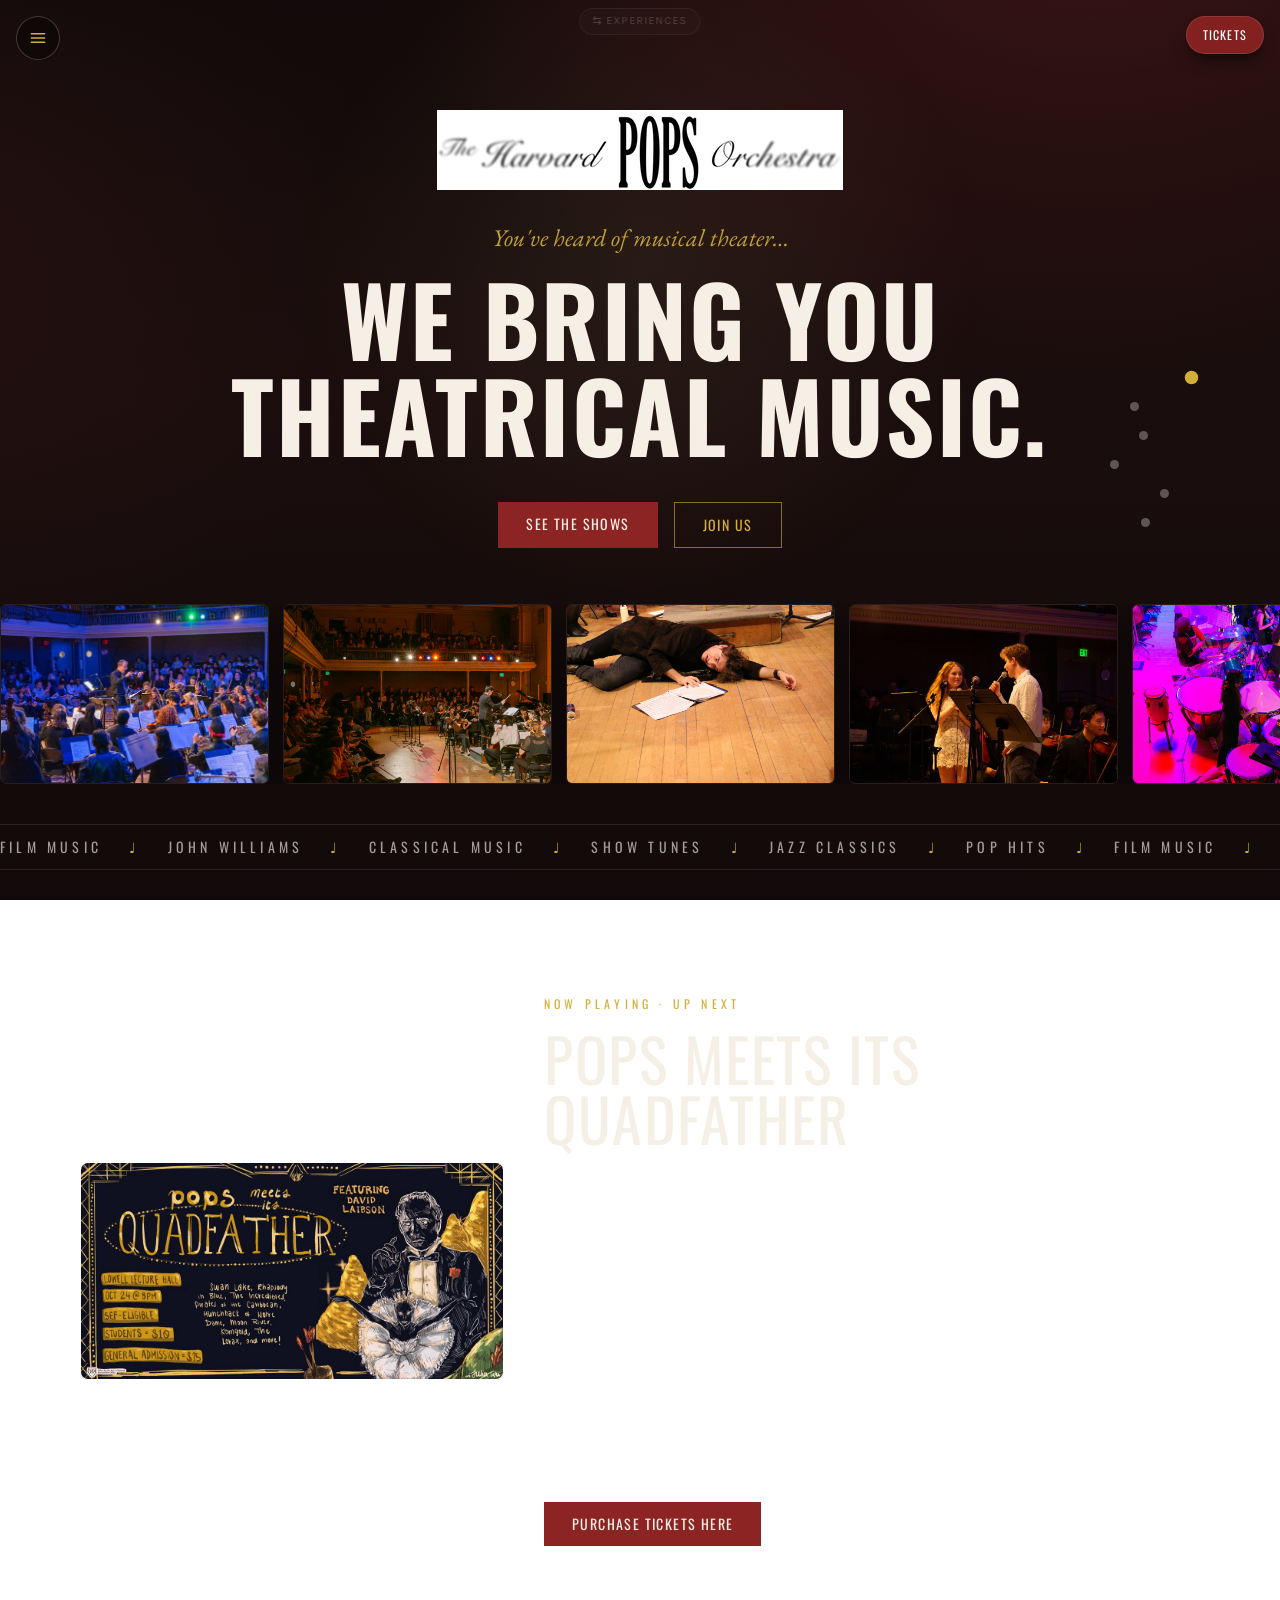
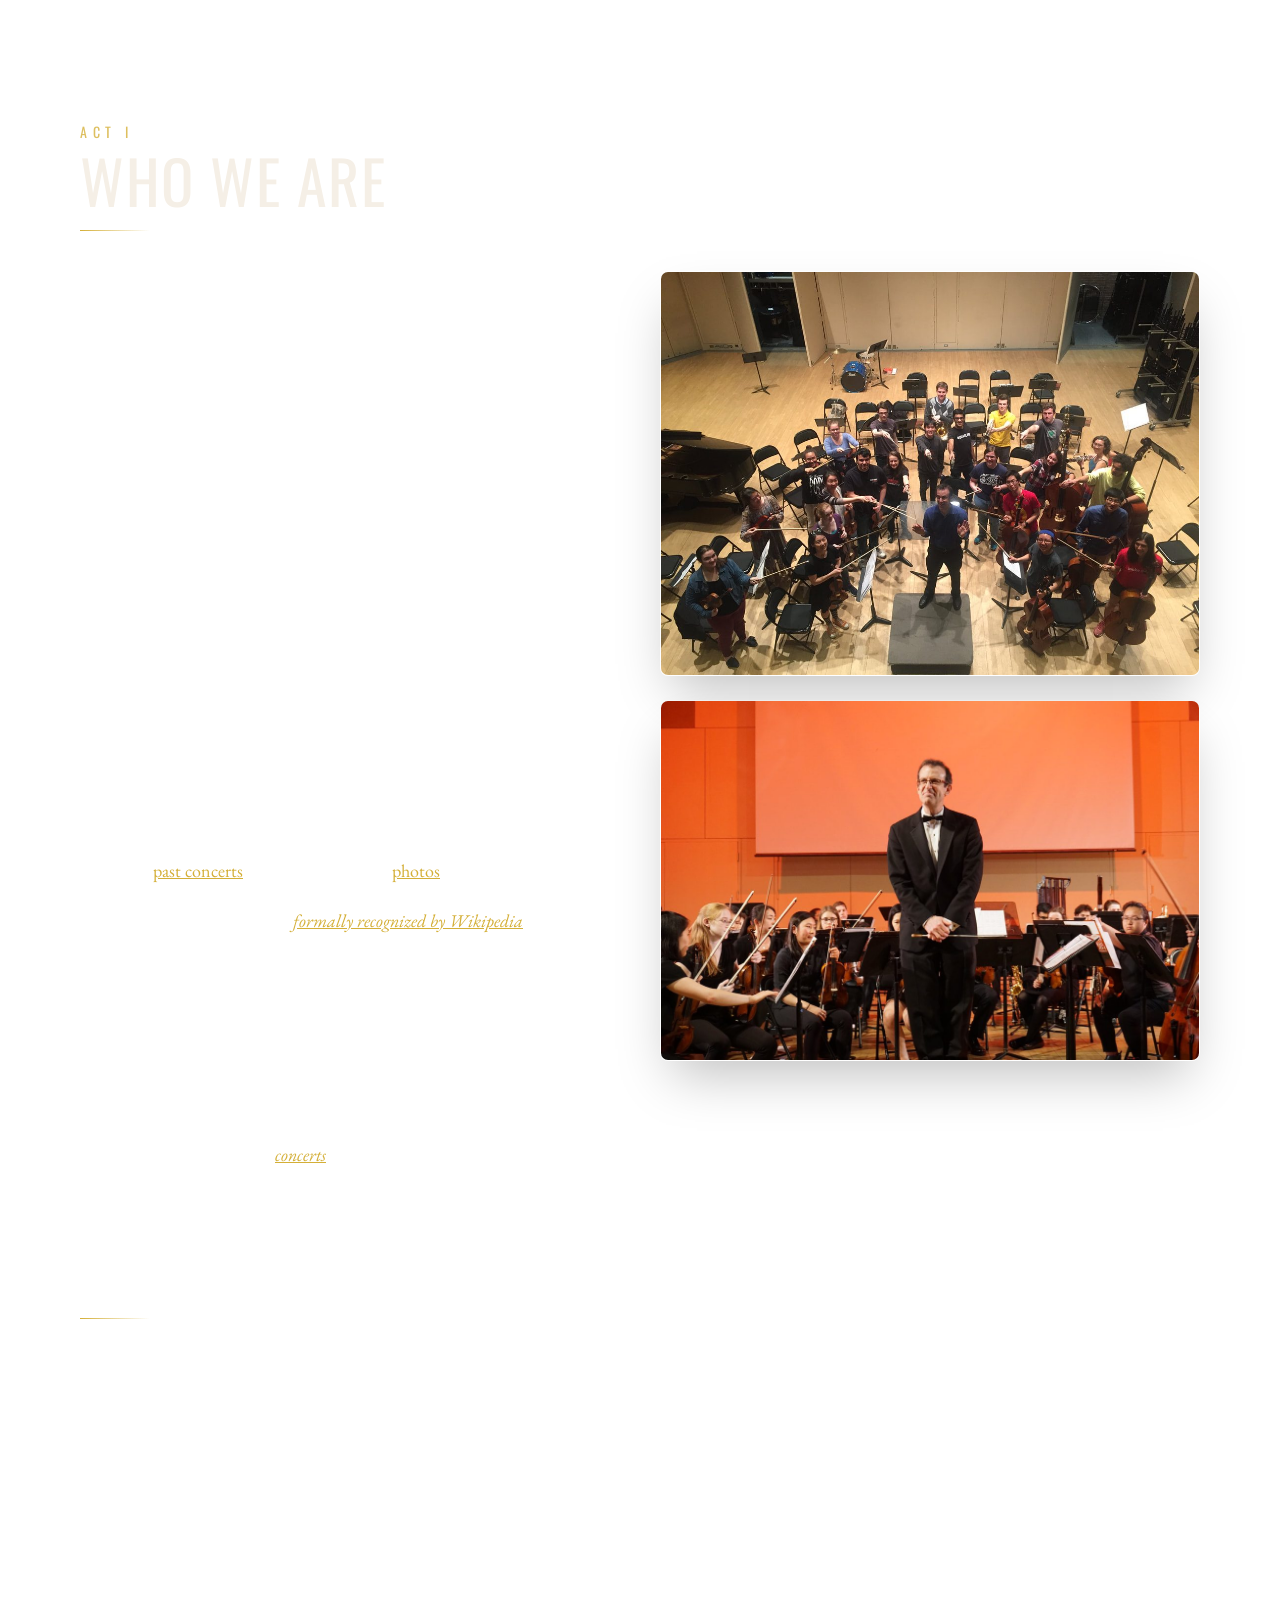
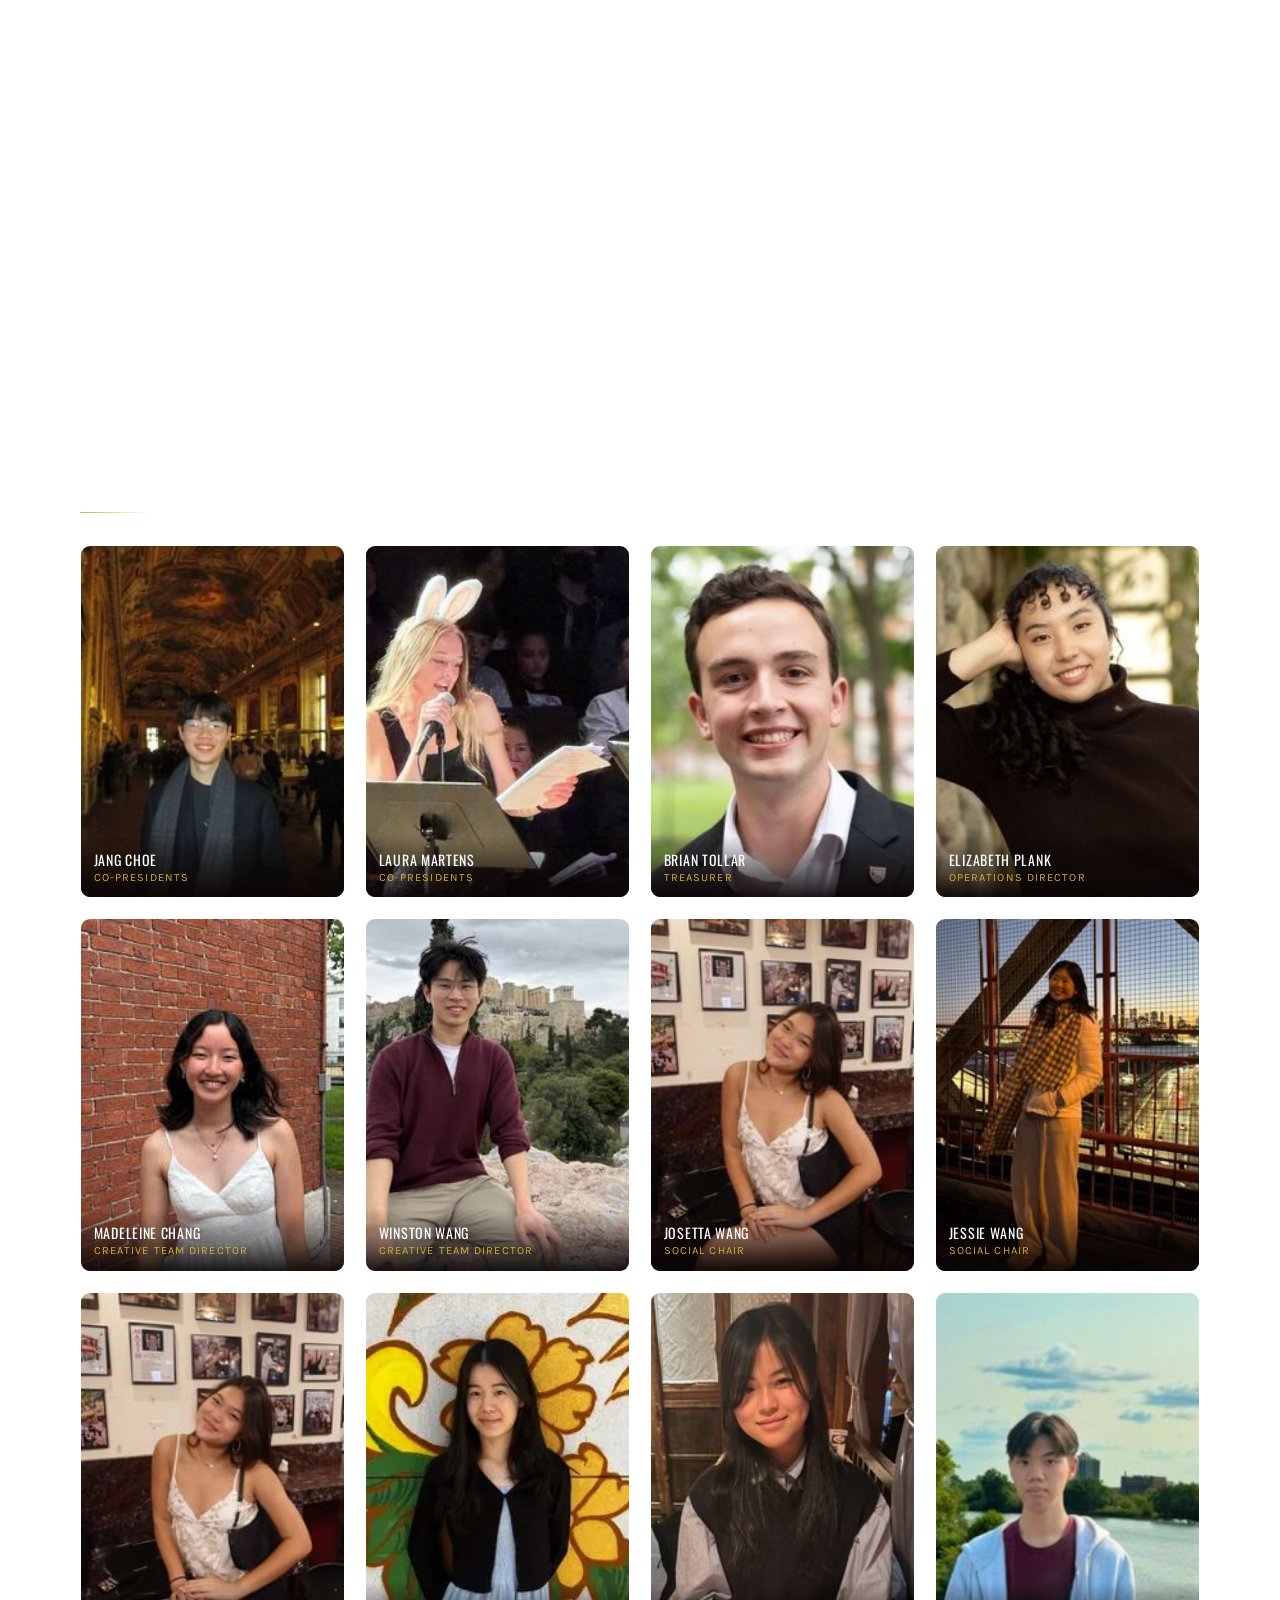
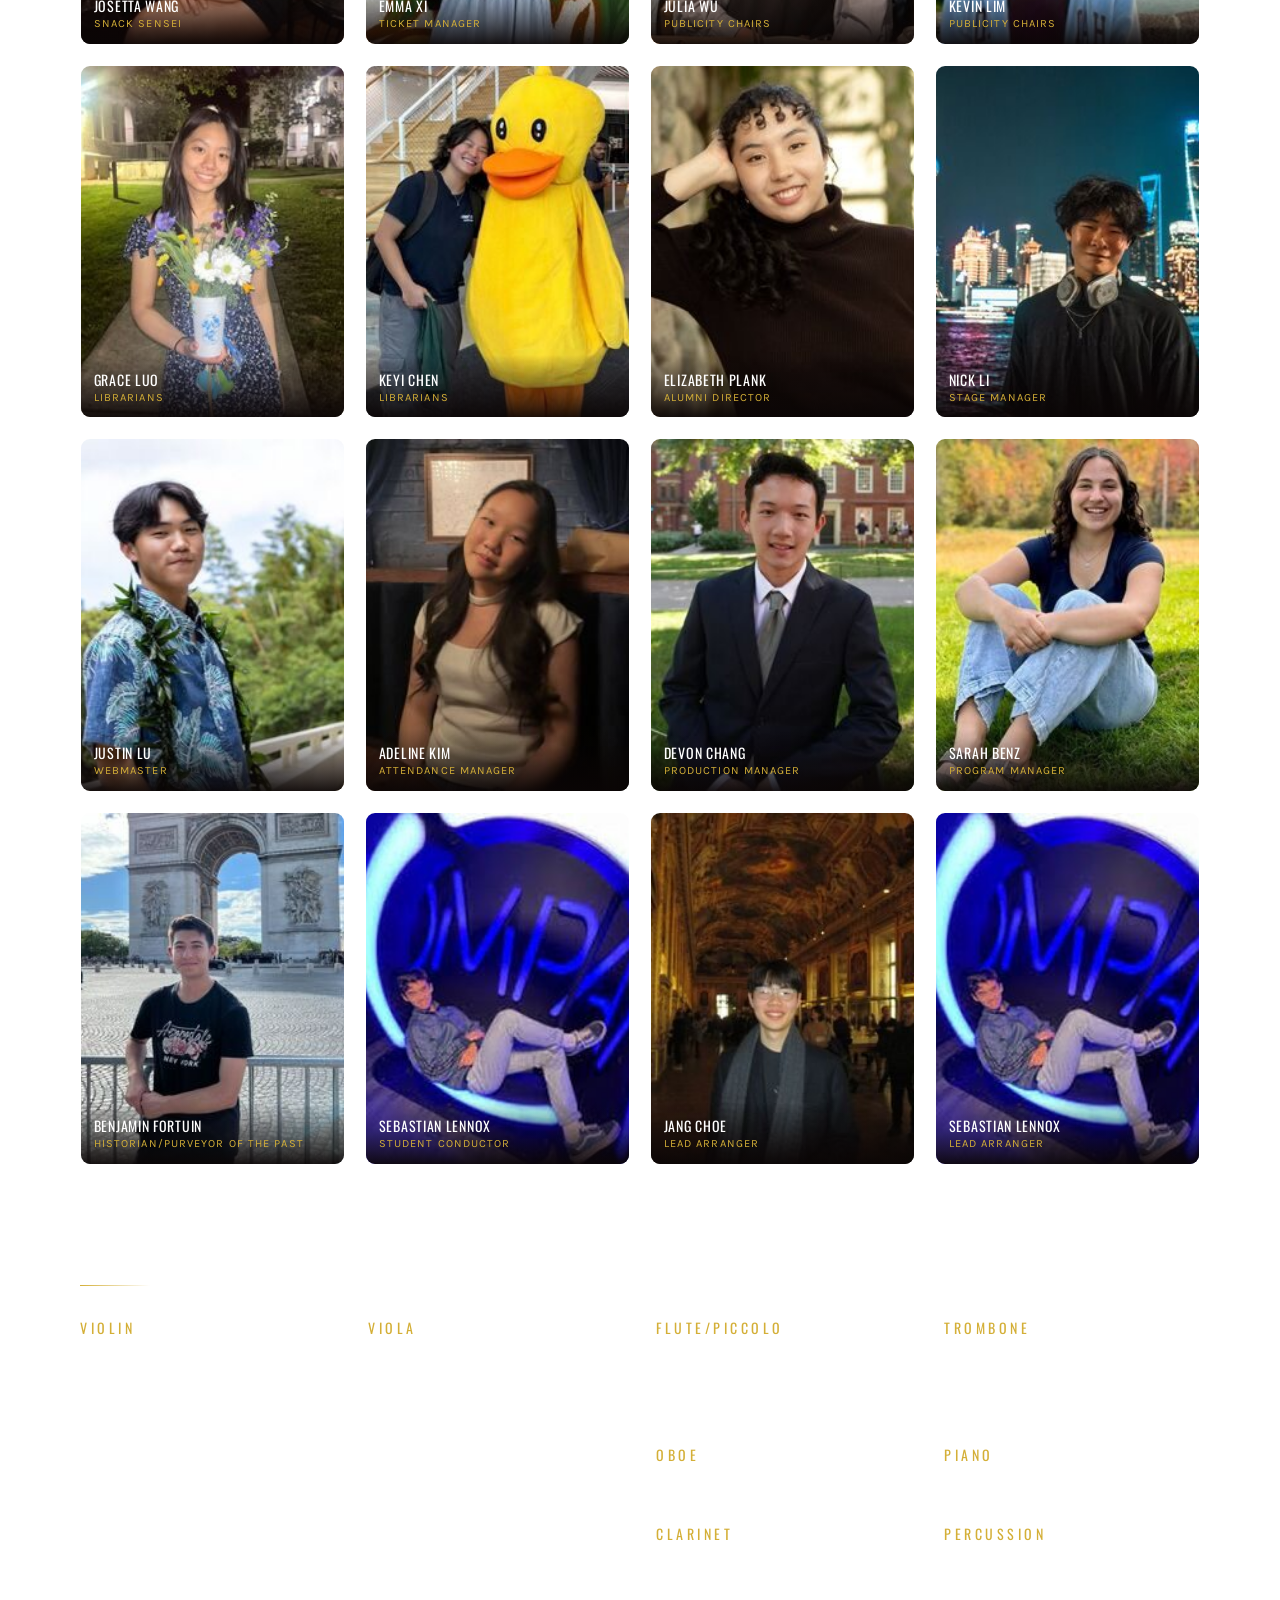
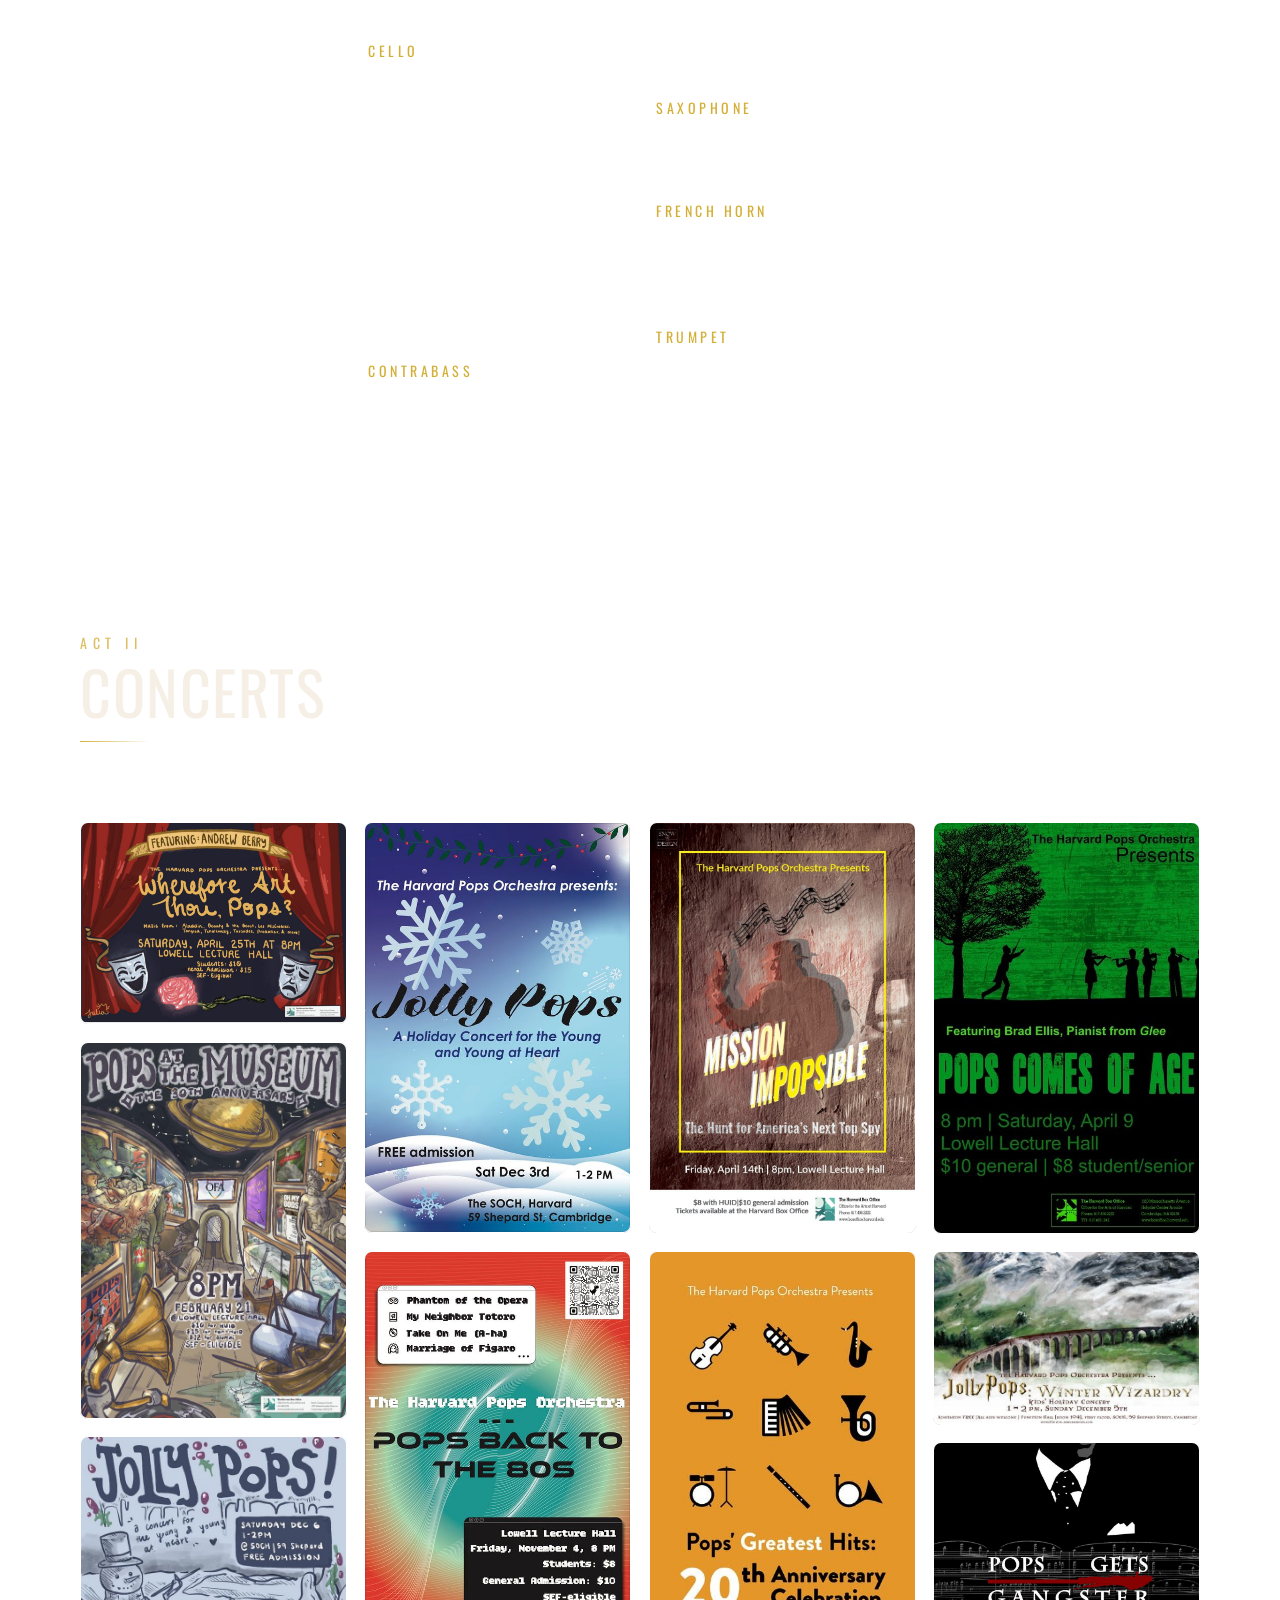
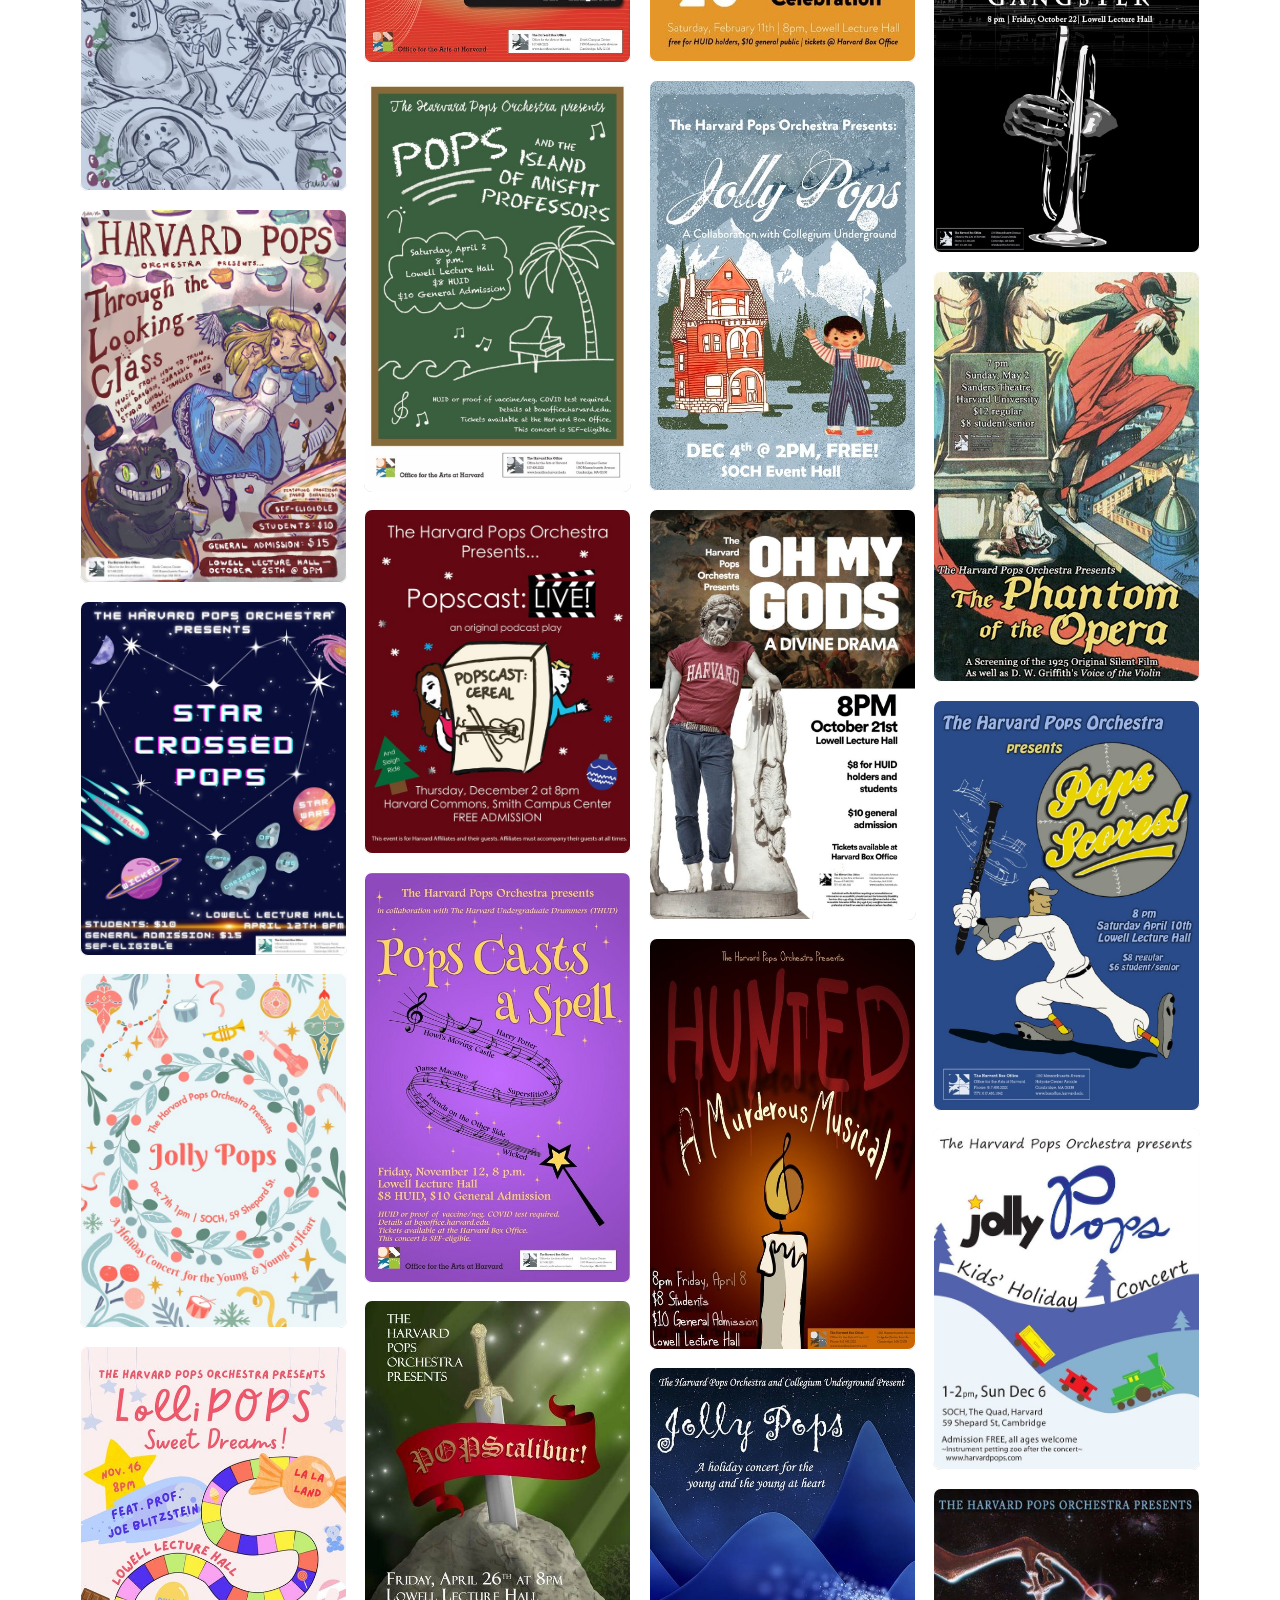
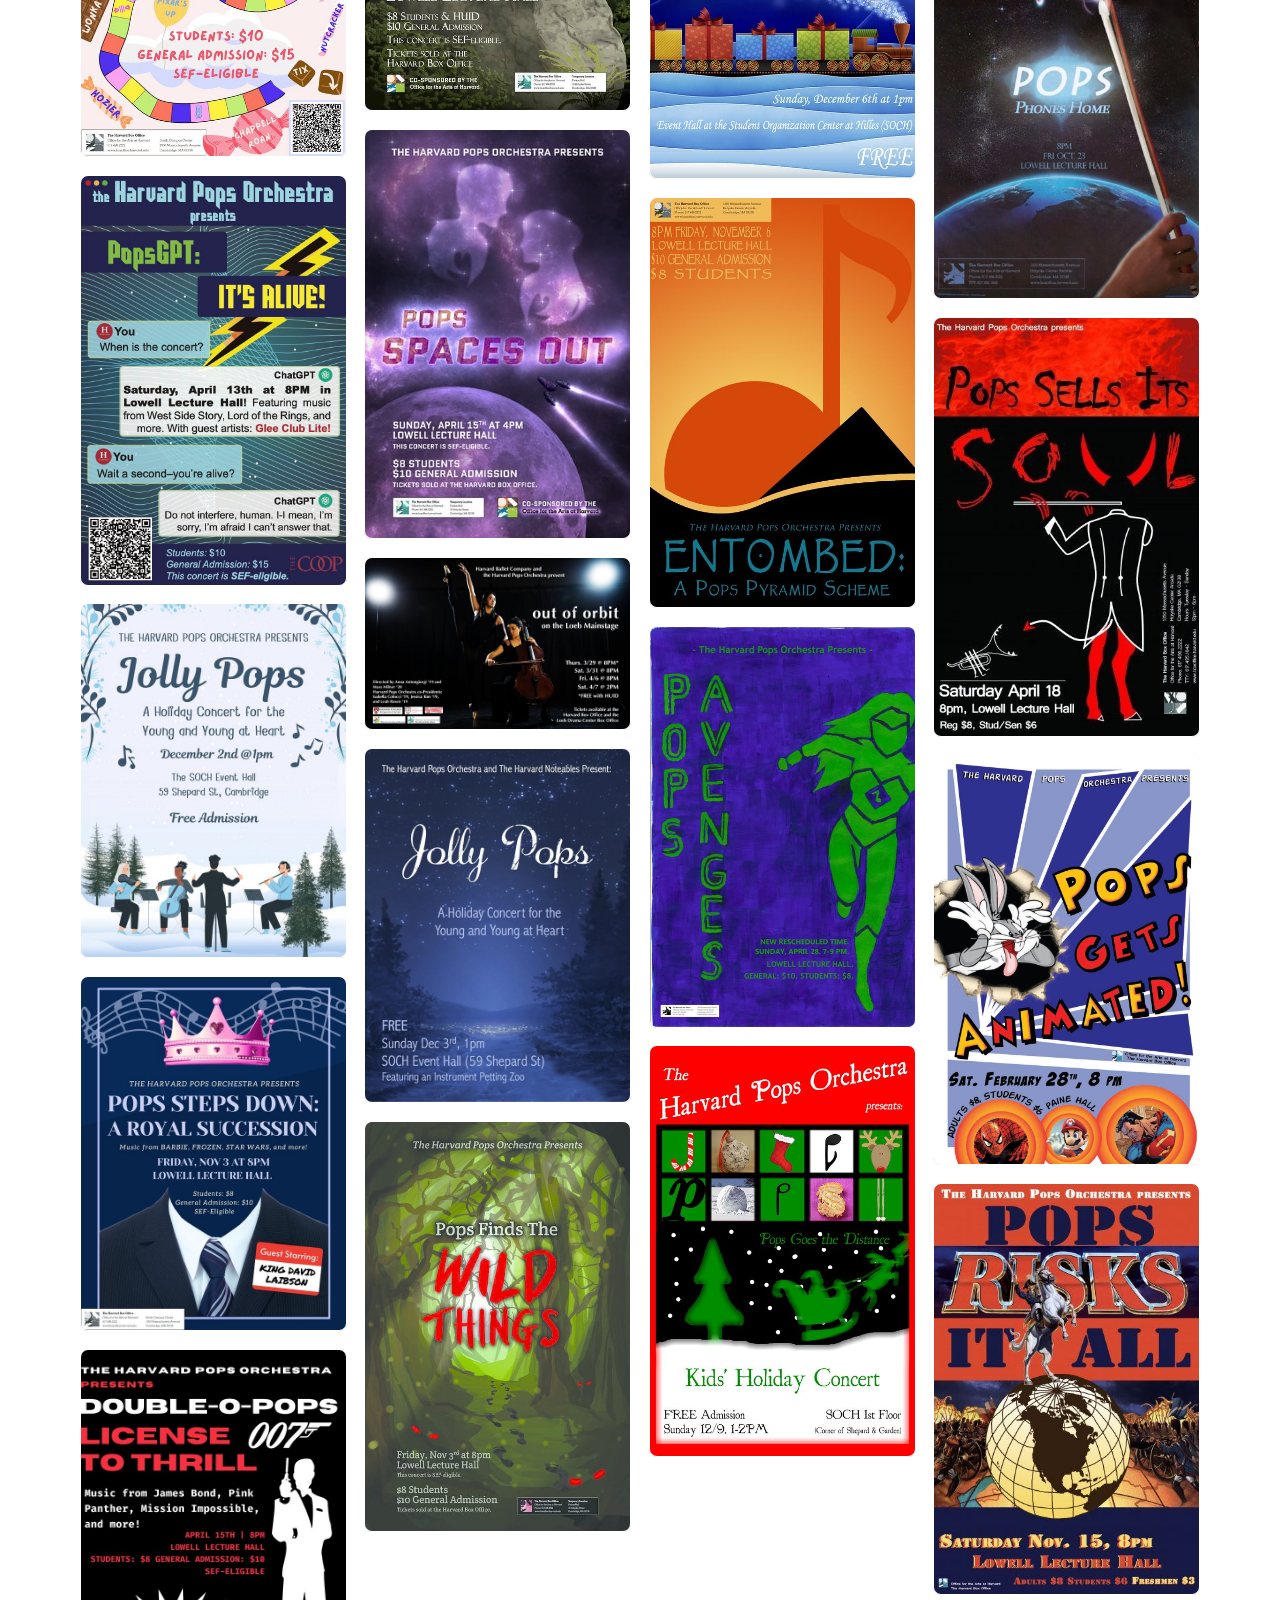
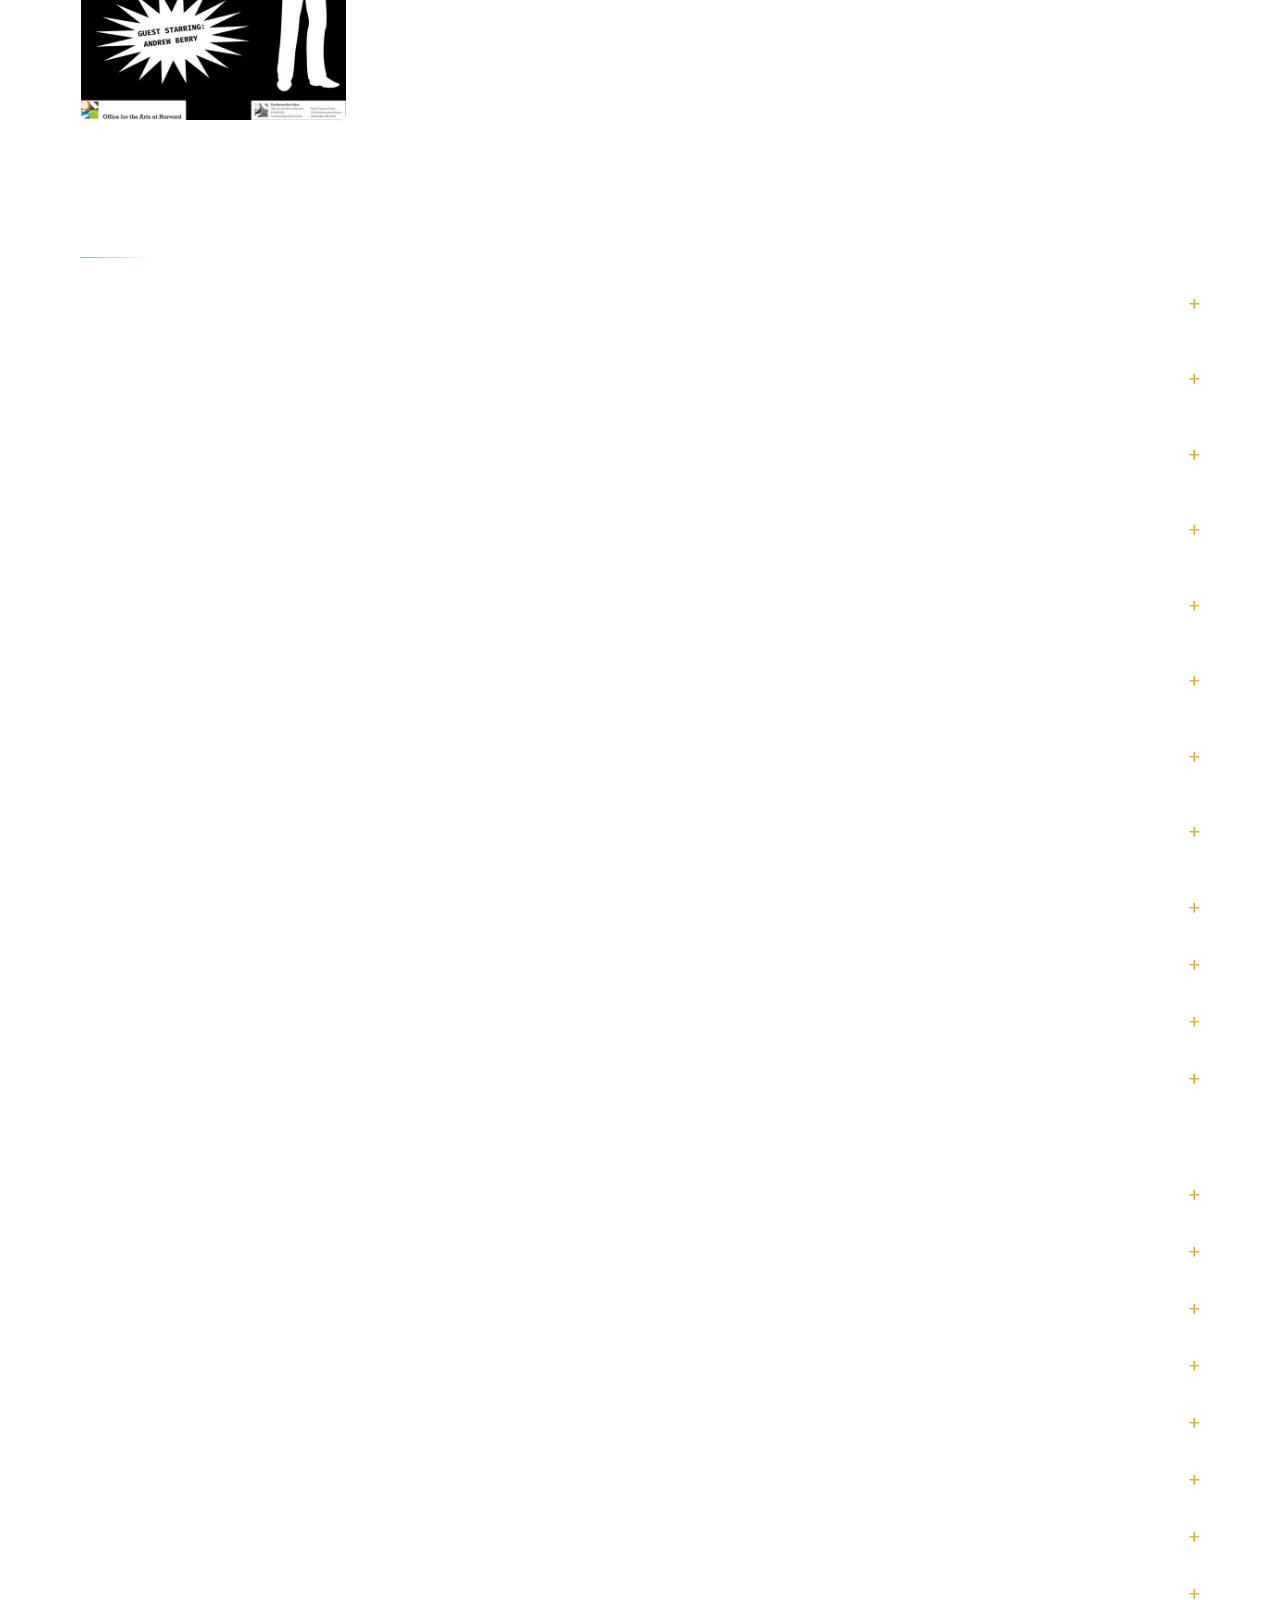
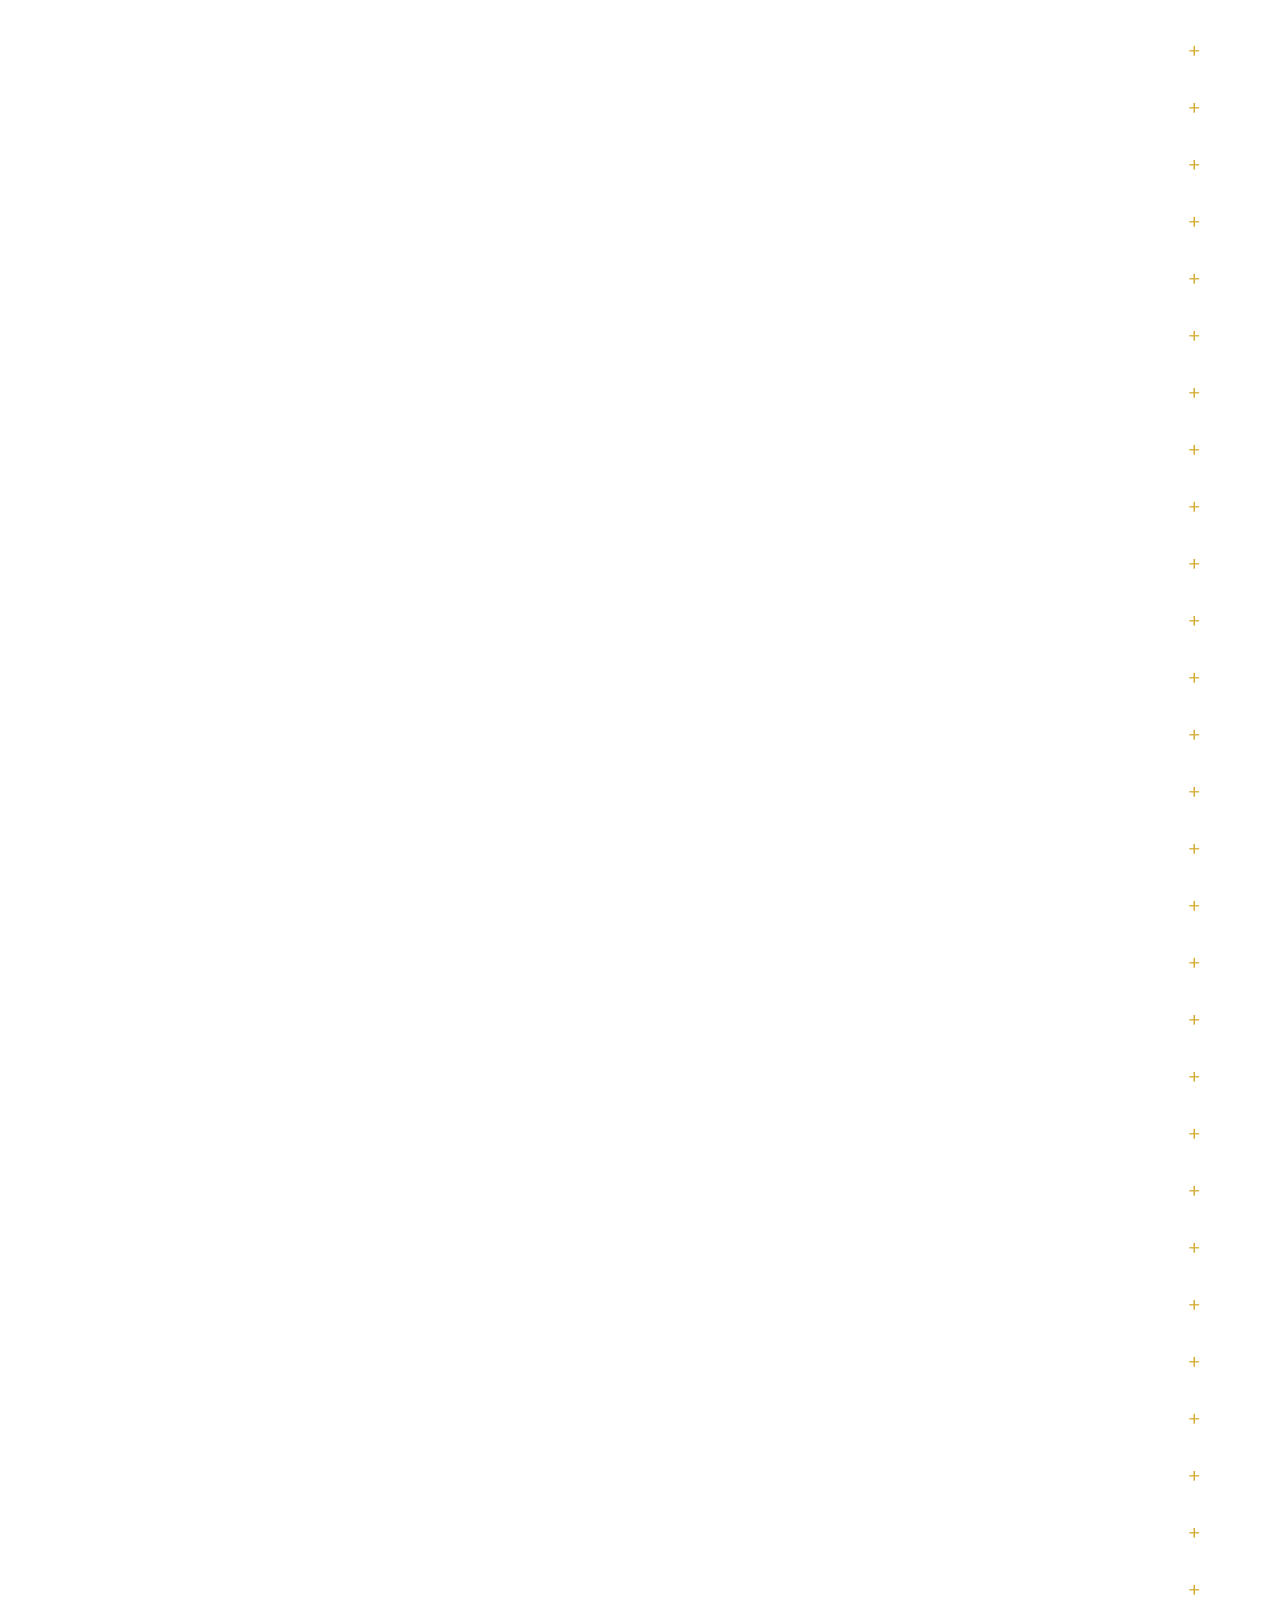
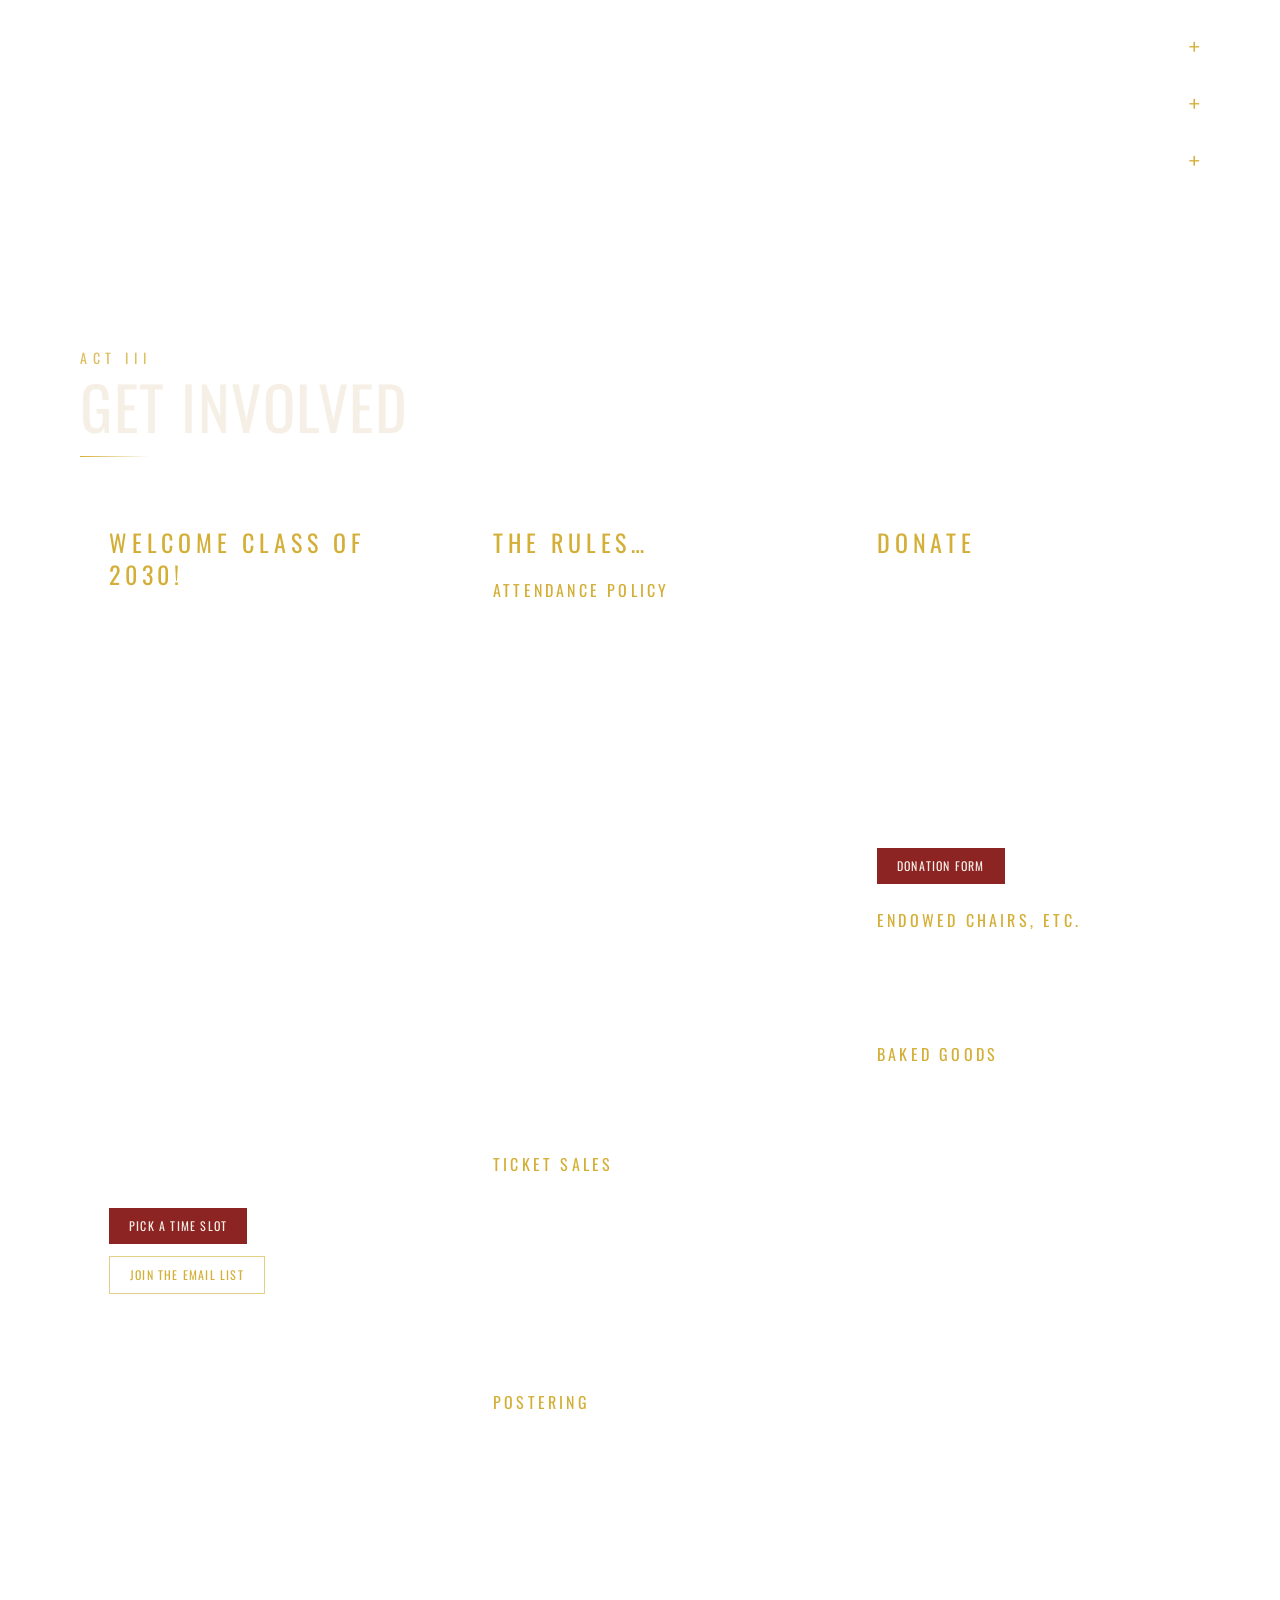
==== artistic/index.html @ 0d2d221b "Add artistic 'Stage Door' site and GitHub Pages polish - artistic/index.html: immersive one-page exp" ====
<!DOCTYPE html>
<html lang="en">
<head>
<meta charset="utf-8">
<meta name="viewport" content="width=device-width, initial-scale=1">
<title>The Harvard Pops Orchestra &mdash; The Stage Door</title>
<meta name="description" content="The Harvard Pops Orchestra — you've heard of musical theater. We bring you theatrical music.">
<link rel="icon" href="../assets/img/logo/logo-inverted.png">
<link rel="preconnect" href="https://fonts.googleapis.com">
<link rel="preconnect" href="https://fonts.gstatic.com" crossorigin>
<link href="https://fonts.googleapis.com/css2?family=Oswald:wght@400;500;600;700&family=Karla:ital,wght@0,400;0,700;1,400&family=EB+Garamond:ital,wght@0,400;0,500;0,600;1,400&display=swap" rel="stylesheet">
<link href="../assets/css/site.css" rel="stylesheet">
<style>
  html { scroll-behavior: smooth; }
  body {
    font-family: 'Karla', sans-serif; color: #f5efe6;
    background: radial-gradient(1200px 800px at 85% -10%, #3a1414 0%, transparent 60%),
                radial-gradient(1000px 700px at -10% 30%, #241010 0%, transparent 55%),
                linear-gradient(180deg, #120a0a 0%, #1a0d0d 45%, #120a0a 100%);
    background-attachment: fixed;
  }
  .font-serif { font-family: 'EB Garamond', serif; }
  h1,h2,h3,.font-display { font-family: 'Oswald', sans-serif; }
  ::selection { background: #d4af37; color: #120a0a; }

  /* spotlight that follows the cursor */
  #spotlight {
    position: fixed; inset: 0; pointer-events: none; z-index: 5;
    background: radial-gradient(500px 500px at var(--mx, 50%) var(--my, 30%), rgba(255,220,150,0.07), transparent 70%);
  }

  /* floating music notes */
  .note { position: absolute; color: rgba(212,175,55,0.22); user-select: none;
          animation: drift linear infinite; }
  @keyframes drift {
    0%   { transform: translateY(15vh) rotate(-8deg); opacity: 0; }
    12%  { opacity: 1; }
    88%  { opacity: 1; }
    100% { transform: translateY(-110vh) rotate(10deg); opacity: 0; }
  }

  /* reveal on scroll */
  .reveal { opacity: 0; transform: translateY(26px); transition: opacity .8s ease, transform .8s ease; }
  .reveal.shown { opacity: 1; transform: none; }

  /* hero filmstrip */
  .filmstrip { display: flex; gap: 14px; width: max-content; animation: filmscroll 60s linear infinite; }
  .filmstrip img { height: 180px; width: auto; border-radius: 6px;
                   box-shadow: 0 10px 30px rgba(0,0,0,.5); border: 1px solid rgba(255,255,255,.08); }
  @keyframes filmscroll { from { transform: translateX(0); } to { transform: translateX(-50%); } }

  /* marquee */
  .marquee { overflow: hidden; }
  .marquee-track { display: inline-block; white-space: nowrap; animation: marquee 30s linear infinite; }
  @keyframes marquee { from { transform: translateX(0); } to { transform: translateX(-50%); } }

  /* ---------------- poster wall ---------------- */
  .poster-wall { columns: 2; column-gap: 1.1rem; }
  @media (min-width: 640px) { .poster-wall { columns: 3; } }
  @media (min-width: 1024px) { .poster-wall { columns: 4; } }
  .poster-card {
    break-inside: avoid; margin-bottom: 1.1rem; cursor: pointer; position: relative;
    perspective: 1100px; outline: none;
    animation: bob 7s ease-in-out infinite;
  }
  .poster-card:nth-child(3n) { animation-delay: -2.3s; animation-duration: 8s; }
  .poster-card:nth-child(3n+1) { animation-delay: -4.6s; animation-duration: 7.4s; }
  .poster-card:nth-child(5n) { animation-duration: 9s; }
  @keyframes bob { 0%,100% { transform: translateY(0) rotate(0.0deg); } 50% { transform: translateY(-7px) rotate(0.4deg); } }
  .poster-card:hover, .poster-card:focus-visible { animation-play-state: paused; }
  .poster-inner {
    position: relative; transform-style: preserve-3d;
    transition: transform .7s cubic-bezier(.2,.75,.25,1);
    transform: rotateX(var(--rx, 0deg)) rotateY(var(--ry, 0deg));
  }
  .poster-card.flipped .poster-inner { transform: rotateY(180deg); }
  .poster-card:focus-visible { box-shadow: 0 0 0 3px #d4af37; border-radius: 8px; }
  .poster-face { backface-visibility: hidden; -webkit-backface-visibility: hidden; border-radius: 8px; overflow: hidden; }
  .poster-front img { display: block; width: 100%;
    box-shadow: 0 16px 36px rgba(0,0,0,.55); border: 1px solid rgba(255,255,255,.08); border-radius: 8px; }
  .poster-back {
    position: absolute; inset: 0; transform: rotateY(180deg);
    background: linear-gradient(160deg, #2b1313, #1a0d0d);
    border: 1px solid rgba(212,175,55,.35);
    padding: 1rem; display: flex; flex-direction: column;
  }

  /* ---------------- board flip cards ---------------- */
  .member-card { perspective: 1000px; cursor: pointer; outline: none; }
  .member-card:focus-visible { box-shadow: 0 0 0 3px #d4af37; border-radius: 10px; }
  .member-inner { position: relative; aspect-ratio: 3/4; transform-style: preserve-3d;
    transition: transform .65s cubic-bezier(.2,.75,.25,1); }
  .member-card.flipped .member-inner, .member-card:hover .member-inner { transform: rotateY(180deg); }
  .member-face { position: absolute; inset: 0; backface-visibility: hidden; -webkit-backface-visibility: hidden;
    border-radius: 10px; overflow: hidden; border: 1px solid rgba(255,255,255,.1); }
  .member-front img { width: 100%; height: 100%; object-fit: cover; }
  .member-label { position: absolute; inset-inline: 0; bottom: 0; padding: .9rem .8rem .7rem;
    background: linear-gradient(to top, rgba(10,5,5,.92), transparent); }
  .member-back { transform: rotateY(180deg); background: linear-gradient(160deg, #2b1313, #170b0b);
    padding: .9rem; display: flex; flex-direction: column; }

  /* photo strips */
  .strip { display: flex; gap: .8rem; overflow-x: auto; padding-bottom: .6rem;
    scrollbar-width: thin; scrollbar-color: #8d2424 transparent; }
  .strip-item { flex: 0 0 auto; }
  .strip-item img { height: 170px; width: auto; border-radius: 6px;
    border: 1px solid rgba(255,255,255,.1); transition: transform .4s; }
  .strip-item:hover img { transform: scale(1.04); }

  /* dot nav */
  #dotNav { position: fixed; right: 14px; top: 50%; transform: translateY(-50%); z-index: 60;
    display: flex; flex-direction: column; gap: 14px; }
  .dot-link { display: flex; align-items: center; justify-content: flex-end; gap: 8px; }
  .dot { width: 9px; height: 9px; border-radius: 50%; background: rgba(255,255,255,.3); transition: all .3s; }
  .dot-link.active .dot { background: #d4af37; transform: scale(1.5); }
  .dot-label { font-size: 10px; letter-spacing: .18em; text-transform: uppercase; color: rgba(255,255,255,.0);
    transition: color .3s; }
  .dot-link:hover .dot-label { color: rgba(255,255,255,.75); }
  @media (max-width: 767px) { #dotNav { display: none; } }

  /* overlay menu */
  #menuOverlay { position: fixed; inset: 0; z-index: 85; background: rgba(12,6,6,.96);
    backdrop-filter: blur(6px); display: none; }
  #menuOverlay.open { display: flex; }
  .menu-link { font-family: 'Oswald'; text-transform: uppercase; letter-spacing: .2em;
    font-size: clamp(1.3rem, 3.5vw, 2.2rem); color: #f5efe6; padding: .4rem 0; transition: color .25s; }
  .menu-link:hover { color: #d4af37; }

  .gold-rule { width: 70px; height: 1px; background: linear-gradient(90deg, #d4af37, transparent); }

  @media (prefers-reduced-motion: reduce) {
    .filmstrip, .marquee-track, .poster-card, .note { animation: none !important; }
    html { scroll-behavior: auto; }
    .reveal { opacity: 1; transform: none; transition: none; }
  }
</style>
</head>
<body>

<div id="spotlight" aria-hidden="true"></div>
<div id="notes" aria-hidden="true" class="fixed inset-0 overflow-hidden pointer-events-none z-[4]"></div>

<a href="../index.html" title="Back to the two experiences"
   class="fixed top-2 left-1/2 -translate-x-1/2 z-[90] text-[11px] uppercase tracking-widest px-3 py-1 rounded-full
          bg-white/5 text-white/50 backdrop-blur-sm border border-white/15
          opacity-40 hover:opacity-100 transition-opacity duration-300">&#8646; experiences</a>

<!-- corner menu button -->
<button id="menuBtn" onclick="openMenu()" aria-label="Open menu"
        class="fixed top-4 left-4 z-[88] w-11 h-11 rounded-full border border-white/20 bg-black/30 backdrop-blur
               flex items-center justify-center text-gold hover:border-gold transition-colors">
  <svg class="w-5 h-5" fill="none" stroke="currentColor" viewBox="0 0 24 24"><path stroke-linecap="round" stroke-width="1.8" d="M4 7h16M4 12h16M4 17h16"/></svg>
</button>

<a href="https://boxoffice.harvard.edu/Online/default.asp?BOparam::WScontent::loadArticle::permalink=harvard-pops-orchestra" target="_blank" rel="noopener"
   class="fixed top-4 right-4 z-[88] px-4 py-2.5 rounded-full bg-crimson/90 hover:bg-crimson text-white
          font-display uppercase tracking-widest text-xs border border-white/10 shadow-lg shadow-black/40 transition-colors">
  Tickets
</a>

<div id="menuOverlay" role="dialog" aria-label="Menu">
  <button onclick="closeMenu()" aria-label="Close menu" class="absolute top-5 left-5 w-11 h-11 rounded-full border border-white/20 text-white/80 hover:text-gold flex items-center justify-center text-2xl">&times;</button>
  <div class="m-auto flex flex-col items-center text-center gap-1 px-6">
    <a href="#overture" class="menu-link" onclick="closeMenu()">Overture</a>
<a href="#act-1" class="menu-link" onclick="closeMenu()">Act I &middot; Who We Are</a>
<a href="#act-2" class="menu-link" onclick="closeMenu()">Act II &middot; Concerts</a>
<a href="#act-3" class="menu-link" onclick="closeMenu()">Act III &middot; Get Involved</a>
<a href="#act-4" class="menu-link" onclick="closeMenu()">Act IV &middot; Media</a>
<a href="#finale" class="menu-link" onclick="closeMenu()">Finale &middot; Contact</a>
    <div class="gold-rule my-5 mx-auto"></div>
    <a href="https://www.youtube.com/@harvardpops4523" target="_blank" rel="noopener" class="menu-link !text-base">Concert Videos &#8599;</a>
    <a href="http://popsalumni.sigs.harvard.edu/" target="_blank" rel="noopener" class="menu-link !text-base">Alumni &#8599;</a>
    <a href="../classic/index.html" class="menu-link !text-base text-white/60">Visit the Concert Hall site &rarr;</a>
  </div>
</div>

<nav id="dotNav" aria-label="Sections"><a href="#overture" class="dot-link" data-section="overture"><span class="dot"></span><span class="dot-label">Overture</span></a>
<a href="#act-1" class="dot-link" data-section="act-1"><span class="dot"></span><span class="dot-label">Act I &middot; Who We Are</span></a>
<a href="#act-2" class="dot-link" data-section="act-2"><span class="dot"></span><span class="dot-label">Act II &middot; Concerts</span></a>
<a href="#act-3" class="dot-link" data-section="act-3"><span class="dot"></span><span class="dot-label">Act III &middot; Get Involved</span></a>
<a href="#act-4" class="dot-link" data-section="act-4"><span class="dot"></span><span class="dot-label">Act IV &middot; Media</span></a>
<a href="#finale" class="dot-link" data-section="finale"><span class="dot"></span><span class="dot-label">Finale &middot; Contact</span></a></nav>

<!-- ============================ OVERTURE ============================ -->
<header id="overture" class="relative min-h-screen flex flex-col justify-center overflow-hidden pt-20">
  <div class="relative z-10 text-center px-4 max-w-5xl mx-auto">
    <img src="../assets/img/logo/logo-inverted.png" alt="The Harvard Pops Orchestra" class="h-16 md:h-20 mx-auto mb-8 opacity-95 reveal">
    <p class="font-serif italic text-gold/90 text-lg md:text-2xl reveal">You've heard of musical theater&hellip;</p>
    <h1 class="font-display uppercase font-bold text-5xl md:text-8xl tracking-wide leading-none mt-4 reveal">We bring you<br>theatrical music.</h1>
    <div class="mt-10 flex flex-wrap justify-center gap-4 reveal">
      <a href="#act-2" class="px-7 py-3 bg-crimson hover:bg-crimsondark transition-colors font-display uppercase tracking-widest text-sm">See the shows</a>
      <a href="#act-3" class="px-7 py-3 border border-gold/60 text-gold hover:bg-gold hover:text-ink transition-colors font-display uppercase tracking-widest text-sm">Join us</a>
    </div>
  </div>
  <div class="relative z-10 mt-14 overflow-hidden reveal" aria-hidden="true">
    <div class="filmstrip"><img src="../assets/img/hero/making-music.jpg" alt="Orchestra Performances" title="Making Music!" loading="lazy">
<img src="../assets/img/hero/arranging.jpg" alt="Student Arrangments and Conductors" title="Arranging!" loading="lazy">
<img src="../assets/img/hero/scriptwriting.jpg" alt="Student Written Scripts and Stories" title="Scriptwriting!" loading="lazy">
<img src="../assets/img/hero/singing.jpg" alt="We Sing Show Tunes and Musicals" title="Singing!" loading="lazy">
<img src="../assets/img/hero/lighting-design.jpg" alt="Student Lighting Design" title="Lighting Design!" loading="lazy">
<img src="../assets/img/hero/filmmaking.jpg" alt="Student Produced Silent Film" title="Filmmaking!!" loading="lazy">
<img src="../assets/img/hero/acting.jpg" alt="Hasty Pudding Actors and Popsies" title="Acting!" loading="lazy">
<img src="../assets/img/hero/more-acting.jpg" alt="Act Act Act" title="More Acting!!" loading="lazy">
<img src="../assets/img/hero/whatever-this-is.jpg" alt="We do silly things. Orchestra member runs around dressed in green screen suit." title="Whatever this is..." loading="lazy"><img src="../assets/img/hero/making-music.jpg" alt="Orchestra Performances" title="Making Music!" loading="lazy">
<img src="../assets/img/hero/arranging.jpg" alt="Student Arrangments and Conductors" title="Arranging!" loading="lazy">
<img src="../assets/img/hero/scriptwriting.jpg" alt="Student Written Scripts and Stories" title="Scriptwriting!" loading="lazy">
<img src="../assets/img/hero/singing.jpg" alt="We Sing Show Tunes and Musicals" title="Singing!" loading="lazy">
<img src="../assets/img/hero/lighting-design.jpg" alt="Student Lighting Design" title="Lighting Design!" loading="lazy">
<img src="../assets/img/hero/filmmaking.jpg" alt="Student Produced Silent Film" title="Filmmaking!!" loading="lazy">
<img src="../assets/img/hero/acting.jpg" alt="Hasty Pudding Actors and Popsies" title="Acting!" loading="lazy">
<img src="../assets/img/hero/more-acting.jpg" alt="Act Act Act" title="More Acting!!" loading="lazy">
<img src="../assets/img/hero/whatever-this-is.jpg" alt="We do silly things. Orchestra member runs around dressed in green screen suit." title="Whatever this is..." loading="lazy"></div>
  </div>
  <div class="relative z-10 mt-10 marquee border-y border-white/10 py-3 text-sm uppercase tracking-[0.3em] text-white/60 font-display" aria-hidden="false">
    <div class="marquee-track"><a href="https://www.youtube.com/watch?v=oSlNvcH6evg" target="_blank" rel="noopener" class="hover:text-gold transition-colors">film music</a> <span class='text-gold mx-5'>&#9833;</span> <a href="https://youtu.be/9zUfqsCTF0U" target="_blank" rel="noopener" class="hover:text-gold transition-colors">JOHN WILLIAMS</a> <span class='text-gold mx-5'>&#9833;</span> <a href="https://www.youtube.com/watch?v=aVwBd7CEg6I" target="_blank" rel="noopener" class="hover:text-gold transition-colors">classical music</a> <span class='text-gold mx-5'>&#9833;</span> <a href="https://www.youtube.com/watch?v=C7Jb7fNTco8" target="_blank" rel="noopener" class="hover:text-gold transition-colors">Show tunes</a> <span class='text-gold mx-5'>&#9833;</span> <a href="https://youtu.be/dClayVrOO4I" target="_blank" rel="noopener" class="hover:text-gold transition-colors">JAZZ CLASSICS</a> <span class='text-gold mx-5'>&#9833;</span> <a href="https://youtu.be/tGPJboZmoRQ" target="_blank" rel="noopener" class="hover:text-gold transition-colors">POP HITS</a> <span class='text-gold mx-5'>&#9833;</span> <a href="https://www.youtube.com/watch?v=oSlNvcH6evg" target="_blank" rel="noopener" class="hover:text-gold transition-colors">film music</a> <span class='text-gold mx-5'>&#9833;</span> <a href="https://youtu.be/9zUfqsCTF0U" target="_blank" rel="noopener" class="hover:text-gold transition-colors">JOHN WILLIAMS</a> <span class='text-gold mx-5'>&#9833;</span> <a href="https://www.youtube.com/watch?v=aVwBd7CEg6I" target="_blank" rel="noopener" class="hover:text-gold transition-colors">classical music</a> <span class='text-gold mx-5'>&#9833;</span> <a href="https://www.youtube.com/watch?v=C7Jb7fNTco8" target="_blank" rel="noopener" class="hover:text-gold transition-colors">Show tunes</a> <span class='text-gold mx-5'>&#9833;</span> <a href="https://youtu.be/dClayVrOO4I" target="_blank" rel="noopener" class="hover:text-gold transition-colors">JAZZ CLASSICS</a> <span class='text-gold mx-5'>&#9833;</span> <a href="https://youtu.be/tGPJboZmoRQ" target="_blank" rel="noopener" class="hover:text-gold transition-colors">POP HITS</a> <span class='text-gold mx-5'>&#9833;</span></div>
  </div>
</header>

<!-- ============================ UP NEXT ============================ -->
<section class="relative z-10 max-w-6xl mx-auto px-4 py-24">
  <div class="grid md:grid-cols-5 gap-10 items-center">
    <div class="md:col-span-2 reveal">
      <div class="poster-card !m-0" tabindex="0" role="button" aria-label="Poster for Pops meets its Quadfather" data-full="../assets/img/posters/current-quadfather.jpg">
        <div class="poster-inner">
          <div class="poster-face poster-front"><img src="../assets/img/posters/current-quadfather.jpg" alt="Poster: Pops meets its Quadfather"></div>
          <div class="poster-face poster-back">
            <p class="font-display uppercase tracking-wider text-gold text-sm">Pops meets its Quadfather</p>
            <p class="mt-1 text-[11px] uppercase tracking-widest text-white/50">Saturday, October 24th at 8-10pm &middot; Lowell Lecture Hall</p>
            <span class="mt-auto pt-3 text-[11px] uppercase tracking-[0.25em] text-gold/80">Tap again for the poster &darr;</span>
          </div>
        </div>
      </div>
    </div>
    <div class="md:col-span-3 reveal">
      <p class="font-display uppercase tracking-[0.35em] text-gold text-xs mb-4">Now playing &middot; Up next</p>
      <h2 class="font-display uppercase text-4xl md:text-6xl tracking-wide leading-none">Pops meets its Quadfather</h2>
      <p class="mt-4 font-display uppercase tracking-widest text-white/70">Saturday, October 24th at 8-10pm</p>
      <p class="font-display uppercase tracking-widest text-white/70">Lowell Lecture Hall</p>
      <p class="mt-6 font-serif text-lg leading-relaxed text-white/85">Extra, extra! Read all about it! The Quab Theatre presents the most famous ballet of the 20th Century (Fanfare), featuring the gorgeous, glamorous, Incredible(s) prima ballerina Desmerelda as the Black Swan (Swan Lake). But beneath Desmerelda’s alluring demeanor lies a terrible secret: just How Bad She Can Be (The Lorax), as the only daughter of The Quad(God)father. Meanwhile, lowly stagehand Robbin’ (Hood) is feeling (Rhapsody in) Blue as she watches from the shadows, dreaming that One Day (Pirates of the Carribbean) it will be her turn to dance Out There (Hunchback of Notre Dame) in the limelight. Will Robbin’ find a way to take center stage? Who can (William) Tell? Find out in Pops Meets Its Quadfather!</p>
      <a href="https://boxoffice.harvard.edu/Online/default.asp?BOparam::WScontent::loadArticle::permalink=harvard-pops-orchestra" target="_blank" rel="noopener" class="inline-block mt-8 px-7 py-3 bg-crimson hover:bg-crimsondark transition-colors font-display uppercase tracking-widest text-sm">Purchase tickets here</a>
    </div>
  </div>
</section>

<!-- ============================ ACT I ============================ -->
<section id="act-1" class="relative z-10 max-w-6xl mx-auto px-4 py-20">
  <p class="font-display uppercase tracking-[0.4em] text-gold/80 text-sm reveal">Act I</p>
  <h2 class="font-display uppercase text-4xl md:text-6xl tracking-wide mt-2 reveal">Who We Are</h2>
  <div class="gold-rule mt-5 mb-10"></div>

  <div class="grid lg:grid-cols-2 gap-10 items-start">
    <div class="space-y-5 font-serif text-lg leading-relaxed text-white/85 reveal">
      <h3 class="font-display uppercase tracking-[0.2em] text-xl text-white">Our Story</h3>
      <p>Founded in 1996 by Eric Damast ‘97, the Harvard Pops Orchestra is a full symphonic orchestra conducted by our music director, Allen Feinstein ‘86. Since its inception, the Harvard Pops Orchestra has become renowned for its unconventional, adventurous, and inventive programs. Through seasonal concerts built around creative themes, the Harvard Pops performs a variety of classical repertoire, standard pops works, and arrangements and original compositions written by students. The members of the orchestra are joined by actors and singers who bring a theatrical and visual element to each concert.</p>
<p>The defining difference between Pops and other musical groups at Harvard is our combination of student-written scripts and music, original films, and eclectic repertoire to concoct concerts that are less concerts and more theatrical music productions. Each of our concerts is themed (for instance: British murder mystery, Western, time travel), and is filled with acting, singing, and of course, playing. We have three concerts each year, each with its own unique plot, script, and program. Our two full shows in the fall and spring are held in Lowell Lecture Hall, while our shorter winter concert is in the SOCH.</p>
<p>The best way to understand Pops is by watching some of our work! You can watch our <a class="underline text-gold hover:text-white transition-colors" href="https://www.youtube.com/@harvardpops4523" target="_blank" rel="noopener">past concerts</a>, or look through our <a class="underline text-gold hover:text-white transition-colors" href="#act-4">photos</a> and other media.</p>
      <p class="font-serif italic text-white/70">The Harvard Pops Orchestra is <a class="underline text-gold hover:text-white transition-colors" href="https://en.wikipedia.org/wiki/Harvard_Pops_Orchestra" target="_blank" rel="noopener">formally recognized by Wikipedia</a> as a student-run organization at Harvard College. It is a full symphonic orchestra producing two major concerts a year, with repertoire ranging from popular music to unpopular music, film scores by John Williams, Broadway hits, classical pieces your friends will actually recognize, and Disney ballads by Jang Choe. Each of our shows has an unhinged plot and singers, with guest professors like David Laibson, Andrew Berry, Jacob Barandes, and Joseph Blitzstein acting in our shows (no female professors have agreed to embarrass themselves yet, but we’re working on it). Check out the <a class="underline text-gold hover:text-white transition-colors" href="#act-2">concerts</a> page if you want to see the person who gave you an A- in a funny costume. It will make you feel better.</p>
    </div>
    <figure class="reveal">
      <img src="../assets/img/pages/our-story.jpg" alt="The Harvard Pops Orchestra on stage" class="rounded-lg border border-white/10 shadow-2xl">
      <figcaption class="sr-only">The Harvard Pops Orchestra on stage</figcaption>
      <img src="../assets/img/pages/conductor.jpg" alt="Allen Feinstein conducting the Harvard Pops Orchestra" class="rounded-lg border border-white/10 shadow-2xl mt-6" loading="lazy">
    </figure>
  </div>

  <div class="mt-20 reveal">
    <h3 class="font-display uppercase tracking-[0.2em] text-xl text-white">Our Music Director</h3>
    <div class="gold-rule mt-3 mb-6"></div>
    <div class="space-y-5 font-serif text-lg leading-relaxed text-white/85 max-w-4xl"><p>Allen Feinstein &#x27;86 has been Music Director of the Harvard Pops Orchestra since fall 1998. Over the years, he has led the Pops as they accompanied silent films by Chaplin and others, including original films made by Pops members. In the spring concert of 2010, there were two readings of Allen&#x27;s musical about the early days of silent film, Dramatic Agitato No. 37, for which he wrote the book, music, and lyrics. In recent years, Harvard Pops has not only accompanied merited films, but has distinguished itself from other Pops orchestras by putting on student-led theatrical and laughter-filled performances. Recent concerts showcase student-created scripts that boast themes such as &quot;Hunted: a Murderous Musical&quot; (2016) and &quot;Pops Ahoy: A Nautical Narrative&quot; (2014)</p>
<p>In addition to leading the Pops Orchestra, Allen is an accomplished musician, conductor, composer, and professor. In the summer of 2010, his Three Dances for Oboe, Bassoon, and Piano was premiered at the International Double Reed Conference in Oklahoma with original choreography. He composed a score to D.W. Griffith&#x27;s silent short film Voice of the Violin, for Treasure 3, a project of the National Film Preservation Foundation. He also orchestrated the full-length film Where Are My Children? for that DVD compilation, which was released in October 2007. The DVD set was on many &#x27;best of&#x27; lists for 2007, including those of The New York Times, Time Magazine, and The New Yorker. His concerto for euphonium and orchestra received the Phillips Composition Prize from the International Tuba Euphonium Association as the best work featuring euphonium written between 2002 and 2006. The piece was recorded by the New Zealand Symphony and former Boston Pops soloist Adam Frey. The concerto recording was released on the MSR Classical label. Allen&#x27;s new musical, At Swim Two Boys, based on the award-winning novel by Irish author Jamie O&#x27;Neill, was staged in Boston in 2007.</p>
<p>Allen is on the faculty at Northeastern University where he is Music Director of the Wind Ensemble and Concert Band. At Harvard, Allen is also Music Supervisor of the Hasty Pudding Theatricals and Guest Artist in conducting for the Freshman Arts Program.</p></div>
  </div>

  <div class="mt-20">
    <h3 class="font-display uppercase tracking-[0.2em] text-xl text-white reveal">Board 2026</h3>
    <p class="text-white/50 text-sm mt-1 reveal">Hover or tap a card to meet them.</p>
    <div class="gold-rule mt-3 mb-8"></div>
    <div class="grid grid-cols-2 sm:grid-cols-3 lg:grid-cols-4 gap-5">
      
      <div class="member-card" tabindex="0" role="button" aria-label="Jang Choe, Co-Presidents">
        <div class="member-inner">
          <div class="member-face member-front">
            <img src="../assets/img/board/jang-choe.jpg" alt="Jang Choe">
            <div class="member-label">
              <p class="font-display uppercase tracking-wider text-white text-sm">Jang Choe</p>
              <p class="text-[11px] uppercase tracking-widest text-gold">Co-Presidents</p>
            </div>
          </div>
          <div class="member-face member-back">
            <p class="font-display uppercase tracking-wider text-gold text-xs mb-2">Co-Presidents</p>
            <p class="font-display uppercase tracking-wide text-white text-base mb-2">Jang Choe</p>
            <p class="text-[13px] leading-relaxed text-white/80 font-serif overflow-y-auto">Jang is a senior and Pfoho-turned-Leverett resident from Las Vegas, Nevada. He studies HDRB &amp; Economics and plays violin for the Pops. When he&#x27;s not arranging [insert Disney song here], you can find Jang preaching about the importance of scooter safety or trying to find the time to discover new restaurants in Boston.</p>
          </div>
        </div>
      </div>

      <div class="member-card" tabindex="0" role="button" aria-label="Laura Martens, Co-Presidents">
        <div class="member-inner">
          <div class="member-face member-front">
            <img src="../assets/img/board/laura-martens.jpg" alt="Laura Martens">
            <div class="member-label">
              <p class="font-display uppercase tracking-wider text-white text-sm">Laura Martens</p>
              <p class="text-[11px] uppercase tracking-widest text-gold">Co-Presidents</p>
            </div>
          </div>
          <div class="member-face member-back">
            <p class="font-display uppercase tracking-wider text-gold text-xs mb-2">Co-Presidents</p>
            <p class="font-display uppercase tracking-wide text-white text-base mb-2">Laura Martens</p>
            <p class="text-[13px] leading-relaxed text-white/80 font-serif overflow-y-auto">Laura is a senior in Lowell studying German, History &amp; Literature. In Pops shows, she plays devious side characters with terrible European accents (and sometimes the cello). Right now, Laura is probably watching Game of Thrones with her mother and little sister.</p>
          </div>
        </div>
      </div>

      <div class="member-card" tabindex="0" role="button" aria-label="Brian Tollar, Treasurer">
        <div class="member-inner">
          <div class="member-face member-front">
            <img src="../assets/img/board/brian-tollar.jpg" alt="Brian Tollar">
            <div class="member-label">
              <p class="font-display uppercase tracking-wider text-white text-sm">Brian Tollar</p>
              <p class="text-[11px] uppercase tracking-widest text-gold">Treasurer</p>
            </div>
          </div>
          <div class="member-face member-back">
            <p class="font-display uppercase tracking-wider text-gold text-xs mb-2">Treasurer</p>
            <p class="font-display uppercase tracking-wide text-white text-base mb-2">Brian Tollar</p>
            <p class="text-[13px] leading-relaxed text-white/80 font-serif overflow-y-auto">Brian is a sophomore in Lowell wanting to study electrical engineering. When he’s not playing cello in Pops, you can find him in the Crimson Cellos or in a random pit for a musical. When not playing cello, he loves to roam around Boston and find new views.</p>
          </div>
        </div>
      </div>

      <div class="member-card" tabindex="0" role="button" aria-label="Elizabeth Plank, Operations Director">
        <div class="member-inner">
          <div class="member-face member-front">
            <img src="../assets/img/board/elizabeth-plank.jpg" alt="Elizabeth Plank">
            <div class="member-label">
              <p class="font-display uppercase tracking-wider text-white text-sm">Elizabeth Plank</p>
              <p class="text-[11px] uppercase tracking-widest text-gold">Operations Director</p>
            </div>
          </div>
          <div class="member-face member-back">
            <p class="font-display uppercase tracking-wider text-gold text-xs mb-2">Operations Director</p>
            <p class="font-display uppercase tracking-wide text-white text-base mb-2">Elizabeth Plank</p>
            <p class="text-[13px] leading-relaxed text-white/80 font-serif overflow-y-auto">Elizabeth is a junior in Leverett studying Human Developmental and Regenerative Biology and Global Health and Health Policy. She is one of five thousand Harvard students that play violin and piano. Her other strikingly unique hobbies include baking and socializing.</p>
          </div>
        </div>
      </div>

      <div class="member-card" tabindex="0" role="button" aria-label="Madeleine Chang, Creative Team Director">
        <div class="member-inner">
          <div class="member-face member-front">
            <img src="../assets/img/board/madeleine-chang.jpg" alt="Madeleine Chang">
            <div class="member-label">
              <p class="font-display uppercase tracking-wider text-white text-sm">Madeleine Chang</p>
              <p class="text-[11px] uppercase tracking-widest text-gold">Creative Team Director</p>
            </div>
          </div>
          <div class="member-face member-back">
            <p class="font-display uppercase tracking-wider text-gold text-xs mb-2">Creative Team Director</p>
            <p class="font-display uppercase tracking-wide text-white text-base mb-2">Madeleine Chang</p>
            <p class="text-[13px] leading-relaxed text-white/80 font-serif overflow-y-auto">Madeleine usually goes by Mady and is a sophomore in Eliot from Southern California planning to study Human Biology, Behavior, and Evolution. She enjoys playing viola, writing Oscar-winning storylines for Pops, running sometimes, and watching movies (scrolling through 30-second movie clips on Instagram reels).</p>
          </div>
        </div>
      </div>

      <div class="member-card" tabindex="0" role="button" aria-label="Winston Wang, Creative Team Director">
        <div class="member-inner">
          <div class="member-face member-front">
            <img src="../assets/img/board/winston-wang.jpg" alt="Winston Wang">
            <div class="member-label">
              <p class="font-display uppercase tracking-wider text-white text-sm">Winston Wang</p>
              <p class="text-[11px] uppercase tracking-widest text-gold">Creative Team Director</p>
            </div>
          </div>
          <div class="member-face member-back">
            <p class="font-display uppercase tracking-wider text-gold text-xs mb-2">Creative Team Director</p>
            <p class="font-display uppercase tracking-wide text-white text-base mb-2">Winston Wang</p>
            <p class="text-[13px] leading-relaxed text-white/80 font-serif overflow-y-auto">Winston Wang is a junior in Currier studying Physics and Mathematics. Outside of playing viola for Pops, he&#x27;s climbing, playing cards, baking, and more generally, finding any reason possible to not sleep.</p>
          </div>
        </div>
      </div>

      <div class="member-card" tabindex="0" role="button" aria-label="Josetta Wang, Social Chair">
        <div class="member-inner">
          <div class="member-face member-front">
            <img src="../assets/img/board/josetta-wang.jpg" alt="Josetta Wang">
            <div class="member-label">
              <p class="font-display uppercase tracking-wider text-white text-sm">Josetta Wang</p>
              <p class="text-[11px] uppercase tracking-widest text-gold">Social Chair</p>
            </div>
          </div>
          <div class="member-face member-back">
            <p class="font-display uppercase tracking-wider text-gold text-xs mb-2">Social Chair</p>
            <p class="font-display uppercase tracking-wide text-white text-base mb-2">Josetta Wang</p>
            <p class="text-[13px] leading-relaxed text-white/80 font-serif overflow-y-auto">Josetta Wang is a sophomore in Mather from hot and humid West Palm Beach, FL! When she is not eating, she’s playing piano for HRDC or Pops, terrorizing the creative team with unhinged plot point ideas, or probably (trying to) catch up on her assigned readings.</p>
          </div>
        </div>
      </div>

      <div class="member-card" tabindex="0" role="button" aria-label="Jessie Wang, Social Chair">
        <div class="member-inner">
          <div class="member-face member-front">
            <img src="../assets/img/board/jessie-wang.jpg" alt="Jessie Wang">
            <div class="member-label">
              <p class="font-display uppercase tracking-wider text-white text-sm">Jessie Wang</p>
              <p class="text-[11px] uppercase tracking-widest text-gold">Social Chair</p>
            </div>
          </div>
          <div class="member-face member-back">
            <p class="font-display uppercase tracking-wider text-gold text-xs mb-2">Social Chair</p>
            <p class="font-display uppercase tracking-wide text-white text-base mb-2">Jessie Wang</p>
            <p class="text-[13px] leading-relaxed text-white/80 font-serif overflow-y-auto">Jessie Wang is a junior in Eliot studying HDRB with a secondary in Computer Science. She plays the flute in Pops and enjoys YouTube Shorts and fruit carving.</p>
          </div>
        </div>
      </div>

      <div class="member-card" tabindex="0" role="button" aria-label="Josetta Wang, Snack Sensei">
        <div class="member-inner">
          <div class="member-face member-front">
            <img src="../assets/img/board/josetta-wang.jpg" alt="Josetta Wang">
            <div class="member-label">
              <p class="font-display uppercase tracking-wider text-white text-sm">Josetta Wang</p>
              <p class="text-[11px] uppercase tracking-widest text-gold">Snack Sensei</p>
            </div>
          </div>
          <div class="member-face member-back">
            <p class="font-display uppercase tracking-wider text-gold text-xs mb-2">Snack Sensei</p>
            <p class="font-display uppercase tracking-wide text-white text-base mb-2">Josetta Wang</p>
            <p class="text-[13px] leading-relaxed text-white/80 font-serif overflow-y-auto">Josetta Wang is a sophomore in Mather from hot and humid West Palm Beach, FL! When she is not eating, she’s playing piano for HRDC or Pops, terrorizing the creative team with unhinged plot point ideas, or probably (trying to) catch up on her assigned readings.</p>
          </div>
        </div>
      </div>

      <div class="member-card" tabindex="0" role="button" aria-label="Emma Xi, Ticket Manager">
        <div class="member-inner">
          <div class="member-face member-front">
            <img src="../assets/img/board/emma-xi.jpg" alt="Emma Xi">
            <div class="member-label">
              <p class="font-display uppercase tracking-wider text-white text-sm">Emma Xi</p>
              <p class="text-[11px] uppercase tracking-widest text-gold">Ticket Manager</p>
            </div>
          </div>
          <div class="member-face member-back">
            <p class="font-display uppercase tracking-wider text-gold text-xs mb-2">Ticket Manager</p>
            <p class="font-display uppercase tracking-wide text-white text-base mb-2">Emma Xi</p>
            <p class="text-[13px] leading-relaxed text-white/80 font-serif overflow-y-auto">Emma is a sophomore in Eliot from Arizona studying Government and Data Analytics in Sociology. When she&#x27;s not playing violin in Pops, you can probably find her complaining about the cold, eating instant ramen, or thinking about Costco.</p>
          </div>
        </div>
      </div>

      <div class="member-card" tabindex="0" role="button" aria-label="Julia Wu, Publicity Chairs">
        <div class="member-inner">
          <div class="member-face member-front">
            <img src="../assets/img/board/julia-wu.jpg" alt="Julia Wu">
            <div class="member-label">
              <p class="font-display uppercase tracking-wider text-white text-sm">Julia Wu</p>
              <p class="text-[11px] uppercase tracking-widest text-gold">Publicity Chairs</p>
            </div>
          </div>
          <div class="member-face member-back">
            <p class="font-display uppercase tracking-wider text-gold text-xs mb-2">Publicity Chairs</p>
            <p class="font-display uppercase tracking-wide text-white text-base mb-2">Julia Wu</p>
            <p class="text-[13px] leading-relaxed text-white/80 font-serif overflow-y-auto">Julia Wu is a sophomore in Eliot planning to study computational biology with a secondary in English. While she’s not smacking the podium (playing percussion), she loves going on runs around Cambridge, reading random fiction, and going on random side quests with her equally crazy friends.</p>
          </div>
        </div>
      </div>

      <div class="member-card" tabindex="0" role="button" aria-label="Kevin Lim, Publicity Chairs">
        <div class="member-inner">
          <div class="member-face member-front">
            <img src="../assets/img/board/kevin-lim.jpg" alt="Kevin Lim">
            <div class="member-label">
              <p class="font-display uppercase tracking-wider text-white text-sm">Kevin Lim</p>
              <p class="text-[11px] uppercase tracking-widest text-gold">Publicity Chairs</p>
            </div>
          </div>
          <div class="member-face member-back">
            <p class="font-display uppercase tracking-wider text-gold text-xs mb-2">Publicity Chairs</p>
            <p class="font-display uppercase tracking-wide text-white text-base mb-2">Kevin Lim</p>
            <p class="text-[13px] leading-relaxed text-white/80 font-serif overflow-y-auto">Kevin is a junior from Victoria, Canada, and he plans on concentrating in Neuroscience and Economics. When not playing the cello for Pops, he enjoys watching random movies and playing Gubs with his friends.</p>
          </div>
        </div>
      </div>

      <div class="member-card" tabindex="0" role="button" aria-label="Grace Luo, Librarians">
        <div class="member-inner">
          <div class="member-face member-front">
            <img src="../assets/img/board/grace-luo.jpg" alt="Grace Luo">
            <div class="member-label">
              <p class="font-display uppercase tracking-wider text-white text-sm">Grace Luo</p>
              <p class="text-[11px] uppercase tracking-widest text-gold">Librarians</p>
            </div>
          </div>
          <div class="member-face member-back">
            <p class="font-display uppercase tracking-wider text-gold text-xs mb-2">Librarians</p>
            <p class="font-display uppercase tracking-wide text-white text-base mb-2">Grace Luo</p>
            <p class="text-[13px] leading-relaxed text-white/80 font-serif overflow-y-auto">Grace is a sophomore violinist in Mather that plans on concentrating in math and neuroscience. While she’s not playing for Pops, you can probably find her doing math somewhere in Science Center or at a boba shop in Harvard Square. :)</p>
          </div>
        </div>
      </div>

      <div class="member-card" tabindex="0" role="button" aria-label="Keyi Chen, Librarians">
        <div class="member-inner">
          <div class="member-face member-front">
            <img src="../assets/img/board/keyi-chen.jpg" alt="Keyi Chen">
            <div class="member-label">
              <p class="font-display uppercase tracking-wider text-white text-sm">Keyi Chen</p>
              <p class="text-[11px] uppercase tracking-widest text-gold">Librarians</p>
            </div>
          </div>
          <div class="member-face member-back">
            <p class="font-display uppercase tracking-wider text-gold text-xs mb-2">Librarians</p>
            <p class="font-display uppercase tracking-wide text-white text-base mb-2">Keyi Chen</p>
            <p class="text-[13px] leading-relaxed text-white/80 font-serif overflow-y-auto">Keyi is a sophomore in Currier from Long Beach, NY although she&#x27;s originally from Shanghai. She&#x27;s illegally married to Electrical Engineering and robotics but occassioanly likes to ride her unicycle around the yard.</p>
          </div>
        </div>
      </div>

      <div class="member-card" tabindex="0" role="button" aria-label="Elizabeth Plank, Alumni Director">
        <div class="member-inner">
          <div class="member-face member-front">
            <img src="../assets/img/board/elizabeth-plank.jpg" alt="Elizabeth Plank">
            <div class="member-label">
              <p class="font-display uppercase tracking-wider text-white text-sm">Elizabeth Plank</p>
              <p class="text-[11px] uppercase tracking-widest text-gold">Alumni Director</p>
            </div>
          </div>
          <div class="member-face member-back">
            <p class="font-display uppercase tracking-wider text-gold text-xs mb-2">Alumni Director</p>
            <p class="font-display uppercase tracking-wide text-white text-base mb-2">Elizabeth Plank</p>
            <p class="text-[13px] leading-relaxed text-white/80 font-serif overflow-y-auto">Elizabeth is a junior in Leverett studying Human Developmental and Regenerative Biology and Global Health and Health Policy. She is one of five thousand Harvard students that play violin and piano. Her other strikingly unique hobbies include baking and socializing.</p>
          </div>
        </div>
      </div>

      <div class="member-card" tabindex="0" role="button" aria-label="Nick Li, Stage Manager">
        <div class="member-inner">
          <div class="member-face member-front">
            <img src="../assets/img/board/nick-li.jpg" alt="Nick Li">
            <div class="member-label">
              <p class="font-display uppercase tracking-wider text-white text-sm">Nick Li</p>
              <p class="text-[11px] uppercase tracking-widest text-gold">Stage Manager</p>
            </div>
          </div>
          <div class="member-face member-back">
            <p class="font-display uppercase tracking-wider text-gold text-xs mb-2">Stage Manager</p>
            <p class="font-display uppercase tracking-wide text-white text-base mb-2">Nick Li</p>
            <p class="text-[13px] leading-relaxed text-white/80 font-serif overflow-y-auto">Nick is a sophomore in Quincy studying Earth &amp; Planetary Science, on a pre-unemployment track. Aside from playing the cello in Pops, he spends his time larping and pretending to be “locked in.”</p>
          </div>
        </div>
      </div>

      <div class="member-card" tabindex="0" role="button" aria-label="Justin Lu, Webmaster">
        <div class="member-inner">
          <div class="member-face member-front">
            <img src="../assets/img/board/justin-lu.jpg" alt="Justin Lu">
            <div class="member-label">
              <p class="font-display uppercase tracking-wider text-white text-sm">Justin Lu</p>
              <p class="text-[11px] uppercase tracking-widest text-gold">Webmaster</p>
            </div>
          </div>
          <div class="member-face member-back">
            <p class="font-display uppercase tracking-wider text-gold text-xs mb-2">Webmaster</p>
            <p class="font-display uppercase tracking-wide text-white text-base mb-2">Justin Lu</p>
            <p class="text-[13px] leading-relaxed text-white/80 font-serif overflow-y-auto">Justin is a junior in Currier studying Computer Science and Math. Outside of playing the viola in pops, he enjoys tennis, playing clash, and sleeping.</p>
          </div>
        </div>
      </div>

      <div class="member-card" tabindex="0" role="button" aria-label="Adeline Kim, Attendance Manager">
        <div class="member-inner">
          <div class="member-face member-front">
            <img src="../assets/img/board/adeline-kim.jpg" alt="Adeline Kim">
            <div class="member-label">
              <p class="font-display uppercase tracking-wider text-white text-sm">Adeline Kim</p>
              <p class="text-[11px] uppercase tracking-widest text-gold">Attendance Manager</p>
            </div>
          </div>
          <div class="member-face member-back">
            <p class="font-display uppercase tracking-wider text-gold text-xs mb-2">Attendance Manager</p>
            <p class="font-display uppercase tracking-wide text-white text-base mb-2">Adeline Kim</p>
            <p class="text-[13px] leading-relaxed text-white/80 font-serif overflow-y-auto">Adeline is a junior in Dunster concentrating in Psychology and Linguistics. When she is not playing the violin for Pops, you can find her baking cookies!</p>
          </div>
        </div>
      </div>

      <div class="member-card" tabindex="0" role="button" aria-label="Devon Chang, Production Manager">
        <div class="member-inner">
          <div class="member-face member-front">
            <img src="../assets/img/board/devon-chang.jpg" alt="Devon Chang">
            <div class="member-label">
              <p class="font-display uppercase tracking-wider text-white text-sm">Devon Chang</p>
              <p class="text-[11px] uppercase tracking-widest text-gold">Production Manager</p>
            </div>
          </div>
          <div class="member-face member-back">
            <p class="font-display uppercase tracking-wider text-gold text-xs mb-2">Production Manager</p>
            <p class="font-display uppercase tracking-wide text-white text-base mb-2">Devon Chang</p>
            <p class="text-[13px] leading-relaxed text-white/80 font-serif overflow-y-auto">Devon is a junior in Quincy studying Human Developmental and Regenerative Biology. He is a violinist for Pops who also enjoys chess, playing basketball, and trying new restaurants with friends. You can often find him playing table tennis outside the Quincy dining hall.</p>
          </div>
        </div>
      </div>

      <div class="member-card" tabindex="0" role="button" aria-label="Sarah Benz, Program Manager">
        <div class="member-inner">
          <div class="member-face member-front">
            <img src="../assets/img/board/sarah-benz.jpg" alt="Sarah Benz">
            <div class="member-label">
              <p class="font-display uppercase tracking-wider text-white text-sm">Sarah Benz</p>
              <p class="text-[11px] uppercase tracking-widest text-gold">Program Manager</p>
            </div>
          </div>
          <div class="member-face member-back">
            <p class="font-display uppercase tracking-wider text-gold text-xs mb-2">Program Manager</p>
            <p class="font-display uppercase tracking-wide text-white text-base mb-2">Sarah Benz</p>
            <p class="text-[13px] leading-relaxed text-white/80 font-serif overflow-y-auto">Sarah is a sophomore in Quincy interested in studying some kind of biology or neuroscience. She plays the trumpet in Pops, and enjoys reading, playing Spike Ball, and sundae Sunday.</p>
          </div>
        </div>
      </div>

      <div class="member-card" tabindex="0" role="button" aria-label="Benjamin Fortuin, Historian/Purveyor of the Past">
        <div class="member-inner">
          <div class="member-face member-front">
            <img src="../assets/img/board/ben-fortuin.jpg" alt="Benjamin Fortuin">
            <div class="member-label">
              <p class="font-display uppercase tracking-wider text-white text-sm">Benjamin Fortuin</p>
              <p class="text-[11px] uppercase tracking-widest text-gold">Historian/Purveyor of the Past</p>
            </div>
          </div>
          <div class="member-face member-back">
            <p class="font-display uppercase tracking-wider text-gold text-xs mb-2">Historian/Purveyor of the Past</p>
            <p class="font-display uppercase tracking-wide text-white text-base mb-2">Benjamin Fortuin</p>
            <p class="text-[13px] leading-relaxed text-white/80 font-serif overflow-y-auto">Ben is a senior in Winthrop studying Physics and Philosophy who plays viola. Now that he&#x27;s on the way out, Ben decided to become Historian to chisel all his complaints into whatever he digs up in the SOCH - including those about his own intonation. Outside of Pops, Ben plays in HRO, HCO, and more, and enjoys snowboarding and video games.</p>
          </div>
        </div>
      </div>

      <div class="member-card" tabindex="0" role="button" aria-label="Sebastian Lennox, Student Conductor">
        <div class="member-inner">
          <div class="member-face member-front">
            <img src="../assets/img/board/sebastian-lennox.jpg" alt="Sebastian Lennox">
            <div class="member-label">
              <p class="font-display uppercase tracking-wider text-white text-sm">Sebastian Lennox</p>
              <p class="text-[11px] uppercase tracking-widest text-gold">Student Conductor</p>
            </div>
          </div>
          <div class="member-face member-back">
            <p class="font-display uppercase tracking-wider text-gold text-xs mb-2">Student Conductor</p>
            <p class="font-display uppercase tracking-wide text-white text-base mb-2">Sebastian Lennox</p>
            <p class="text-[13px] leading-relaxed text-white/80 font-serif overflow-y-auto">Sebastian is a senior who plays viola.</p>
          </div>
        </div>
      </div>

      <div class="member-card" tabindex="0" role="button" aria-label="Jang Choe, Lead Arranger">
        <div class="member-inner">
          <div class="member-face member-front">
            <img src="../assets/img/board/jang-choe.jpg" alt="Jang Choe">
            <div class="member-label">
              <p class="font-display uppercase tracking-wider text-white text-sm">Jang Choe</p>
              <p class="text-[11px] uppercase tracking-widest text-gold">Lead Arranger</p>
            </div>
          </div>
          <div class="member-face member-back">
            <p class="font-display uppercase tracking-wider text-gold text-xs mb-2">Lead Arranger</p>
            <p class="font-display uppercase tracking-wide text-white text-base mb-2">Jang Choe</p>
            <p class="text-[13px] leading-relaxed text-white/80 font-serif overflow-y-auto">Jang is a senior and Pfoho-turned-Leverett resident from Las Vegas, Nevada. He studies HDRB &amp; Economics and plays violin for the Pops. When he&#x27;s not arranging [insert Disney song here], you can find Jang preaching about the importance of scooter safety or trying to find the time to discover new restaurants in Boston.</p>
          </div>
        </div>
      </div>

      <div class="member-card" tabindex="0" role="button" aria-label="Sebastian Lennox, Lead Arranger">
        <div class="member-inner">
          <div class="member-face member-front">
            <img src="../assets/img/board/sebastian-lennox.jpg" alt="Sebastian Lennox">
            <div class="member-label">
              <p class="font-display uppercase tracking-wider text-white text-sm">Sebastian Lennox</p>
              <p class="text-[11px] uppercase tracking-widest text-gold">Lead Arranger</p>
            </div>
          </div>
          <div class="member-face member-back">
            <p class="font-display uppercase tracking-wider text-gold text-xs mb-2">Lead Arranger</p>
            <p class="font-display uppercase tracking-wide text-white text-base mb-2">Sebastian Lennox</p>
            <p class="text-[13px] leading-relaxed text-white/80 font-serif overflow-y-auto">Sebastian is a senior who plays viola.</p>
          </div>
        </div>
      </div>
    </div>
  </div>

  <div class="mt-20 reveal">
    <h3 class="font-display uppercase tracking-[0.2em] text-xl text-white">Members</h3>
    <div class="gold-rule mt-3 mb-8"></div>
    <div class="columns-2 md:columns-3 lg:columns-4 gap-8">
      <div class="break-inside-avoid mb-7">
        <h4 class="font-display uppercase tracking-[0.25em] text-gold text-sm mb-2">VIOLIN</h4>
        <ul class="space-y-0.5 text-white/75 font-serif text-[15px]"><li>Devon Chang &#x27;28</li>
<li>Ethan Chang &#x27;29</li>
<li>Amelia Chen &#x27;30</li>
<li>Keyi Chen &#x27;29</li>
<li>Zach Chen &#x27;28</li>
<li>Alexander Chieng &#x27;29</li>
<li>Claire Cho &#x27;29</li>
<li>Jang Choe &#x27;26-27, assistant concertmaster: Hazel Koh &#x27;25 Chair</li>
<li>Michaela Frey &#x27;30</li>
<li>Ernestina Hsieh, GSD &#x27;28</li>
<li>Adeline Kim &#x27;28</li>
<li>Alex Kim &#x27;29</li>
<li>John Kim &#x27;28, concertmaster: Perry Tsai MD PhD Chair</li>
<li>Noah Kim &#x27;28, principal: Eleanor Watkins Duffie Memorial Chair</li>
<li>Justin Li &#x27;30</li>
<li>Grace Luo &#x27;29</li>
<li>Elizabeth Plank &#x27;28</li>
<li>Krystal Sun &#x27;28</li>
<li>Angelina Tan &#x27;28</li>
<li>Miranda Thai &#x27;27</li>
<li>Patrick Thai &#x27;29</li>
<li>Emma Xi &#x27;29</li>
<li>Zoe Wang &#x27;30</li>
<li>Jenny Wu &#x27;29</li>
<li>Jeanne Yu &#x27;29</li>
<li>Sarah Zhang &#x27;29</li>
<li>Adam Zhou &#x27;26-27</li></ul>
      </div>
      <div class="break-inside-avoid mb-7">
        <h4 class="font-display uppercase tracking-[0.25em] text-gold text-sm mb-2">VIOLA</h4>
        <ul class="space-y-0.5 text-white/75 font-serif text-[15px]"><li>Madeleine Chang &#x27;29</li>
<li>Esther Cho &#x27;27, principal</li>
<li>Benjamin Fortuin &#x27;27</li>
<li>Becky Gao &#x27;30</li>
<li>Catherine Jeon &#x27;28</li>
<li>Ian Kim &#x27;28</li>
<li>Sebastian Lennox &#x27;27</li>
<li>Justin Lu &#x27;28</li>
<li>Justin Song &#x27;30</li>
<li>Sarah Trainer &#x27;30</li>
<li>Winston Wang &#x27;28</li></ul>
      </div>
      <div class="break-inside-avoid mb-7">
        <h4 class="font-display uppercase tracking-[0.25em] text-gold text-sm mb-2">CELLO</h4>
        <ul class="space-y-0.5 text-white/75 font-serif text-[15px]"><li>Jack Avery &#x27;30</li>
<li>Grace Barnett &#x27;29</li>
<li>Rachel Hunter &#x27;28</li>
<li>Nicholas Li &#x27;29, co-principal: Mary Eleanor Stebbins &#x27;08 Chair</li>
<li>Kevin Lim &#x27;28</li>
<li>Jupiter MacAvoy &#x27;29</li>
<li>Laura Martens &#x27;27</li>
<li>Brian Tollar &#x27;29</li>
<li>Jiin Yun &#x27;28, co-principal: Mary Eleanor Stebbins &#x27;08 Chair</li></ul>
      </div>
      <div class="break-inside-avoid mb-7">
        <h4 class="font-display uppercase tracking-[0.25em] text-gold text-sm mb-2">CONTRABASS</h4>
        <ul class="space-y-0.5 text-white/75 font-serif text-[15px]"><li>Sonia Le &#x27;29, principal</li></ul>
      </div>
      <div class="break-inside-avoid mb-7">
        <h4 class="font-display uppercase tracking-[0.25em] text-gold text-sm mb-2">FLUTE/PICCOLO</h4>
        <ul class="space-y-0.5 text-white/75 font-serif text-[15px]"><li>Coco Crombie &#x27;28</li>
<li>Soline Fisher &#x27;29</li>
<li>Jessie Wang &#x27;28, principal</li></ul>
      </div>
      <div class="break-inside-avoid mb-7">
        <h4 class="font-display uppercase tracking-[0.25em] text-gold text-sm mb-2">OBOE</h4>
        <ul class="space-y-0.5 text-white/75 font-serif text-[15px]"><li>Nicole Guo &#x27;27</li></ul>
      </div>
      <div class="break-inside-avoid mb-7">
        <h4 class="font-display uppercase tracking-[0.25em] text-gold text-sm mb-2">CLARINET</h4>
        <ul class="space-y-0.5 text-white/75 font-serif text-[15px]"><li>Lewen Feng &#x27;30, principal: Neb E. Smaragdwasser Chair</li>
<li>Jiho Park &#x27;30</li>
<li>Michael Wang &#x27;28</li>
<li>Melissa Yang &#x27;30</li></ul>
      </div>
      <div class="break-inside-avoid mb-7">
        <h4 class="font-display uppercase tracking-[0.25em] text-gold text-sm mb-2">SAXOPHONE</h4>
        <ul class="space-y-0.5 text-white/75 font-serif text-[15px]"><li>Sarah Sun &#x27;29, principal</li>
<li>Andromeda Wen &#x27;30</li></ul>
      </div>
      <div class="break-inside-avoid mb-7">
        <h4 class="font-display uppercase tracking-[0.25em] text-gold text-sm mb-2">FRENCH HORN</h4>
        <ul class="space-y-0.5 text-white/75 font-serif text-[15px]"><li>Jang Soo Lee, HSPH &#x27;25, principal: Mark and Chris Yetter Chair</li>
<li>Markus Wessman &#x27;29</li></ul>
      </div>
      <div class="break-inside-avoid mb-7">
        <h4 class="font-display uppercase tracking-[0.25em] text-gold text-sm mb-2">TRUMPET</h4>
        <ul class="space-y-0.5 text-white/75 font-serif text-[15px]"><li>Sarah Benz &#x27;29</li>
<li>Benjamin Flaim</li>
<li>Ben Lyczkowski &#x27;28, principal: Eric Klotch Chair</li></ul>
      </div>
      <div class="break-inside-avoid mb-7">
        <h4 class="font-display uppercase tracking-[0.25em] text-gold text-sm mb-2">TROMBONE</h4>
        <ul class="space-y-0.5 text-white/75 font-serif text-[15px]"><li>Samson Axelrod &#x27;28</li>
<li>Jack Miller</li>
<li>Antonio Plaza &#x27;29, principal</li></ul>
      </div>
      <div class="break-inside-avoid mb-7">
        <h4 class="font-display uppercase tracking-[0.25em] text-gold text-sm mb-2">PIANO</h4>
        <ul class="space-y-0.5 text-white/75 font-serif text-[15px]"><li>Josetta Wang &#x27;29</li></ul>
      </div>
      <div class="break-inside-avoid mb-7">
        <h4 class="font-display uppercase tracking-[0.25em] text-gold text-sm mb-2">PERCUSSION</h4>
        <ul class="space-y-0.5 text-white/75 font-serif text-[15px]"><li>Jeremiah Jacinto &#x27;30</li>
<li>Vincy Quach &#x27;30</li>
<li>Sarah Sun &#x27;29</li>
<li>Julia Wu &#x27;29</li>
<li>Andy Yu &#x27;30</li></ul>
      </div></div>
  </div>
</section>

<!-- ============================ ACT II ============================ -->
<section id="act-2" class="relative z-10 max-w-6xl mx-auto px-4 py-20">
  <p class="font-display uppercase tracking-[0.4em] text-gold/80 text-sm reveal">Act II</p>
  <h2 class="font-display uppercase text-4xl md:text-6xl tracking-wide mt-2 reveal">Concerts</h2>
  <div class="gold-rule mt-5 mb-4"></div>
  <p class="text-white/60 font-serif italic mb-10 reveal">The poster wall &mdash; drift through two decades of shows. Hover to tilt, click to flip, flip again for a closer look.</p>

  <div class="poster-wall">
      <div class="poster-card" tabindex="0" role="button" aria-label="Harvard Pops concert poster" data-full="../assets/img/posters/01-screenshot-2026-09-30-at-3-54-38-pm.jpg">
        <div class="poster-inner">
          <div class="poster-face poster-front">
            <img src="../assets/img/posters/01-screenshot-2026-09-30-at-3-54-38-pm.jpg" alt="Harvard Pops concert poster" loading="lazy">
          </div>
          <div class="poster-face poster-back">
          <p class="font-display uppercase tracking-wider text-gold text-sm">The Harvard Pops Orchestra</p>
          <p class="mt-3 text-sm leading-relaxed text-white/80 font-serif">From the poster archives.</p>
          <span class="mt-auto pt-3 text-[11px] uppercase tracking-[0.25em] text-gold/80">Tap again for the poster &darr;</span></div>
        </div>
      </div>

      <div class="poster-card" tabindex="0" role="button" aria-label="Harvard Pops concert poster" data-full="../assets/img/posters/02-img-0273.jpg">
        <div class="poster-inner">
          <div class="poster-face poster-front">
            <img src="../assets/img/posters/02-img-0273.jpg" alt="Harvard Pops concert poster" loading="lazy">
          </div>
          <div class="poster-face poster-back">
          <p class="font-display uppercase tracking-wider text-gold text-sm">The Harvard Pops Orchestra</p>
          <p class="mt-3 text-sm leading-relaxed text-white/80 font-serif">From the poster archives.</p>
          <span class="mt-auto pt-3 text-[11px] uppercase tracking-[0.25em] text-gold/80">Tap again for the poster &darr;</span></div>
        </div>
      </div>

      <div class="poster-card" tabindex="0" role="button" aria-label="Harvard Pops concert poster" data-full="../assets/img/posters/03-cf1e72b2-261c-4cff-8b86-fcf55a8af3b3.jpg">
        <div class="poster-inner">
          <div class="poster-face poster-front">
            <img src="../assets/img/posters/03-cf1e72b2-261c-4cff-8b86-fcf55a8af3b3.jpg" alt="Harvard Pops concert poster" loading="lazy">
          </div>
          <div class="poster-face poster-back">
          <p class="font-display uppercase tracking-wider text-gold text-sm">The Harvard Pops Orchestra</p>
          <p class="mt-3 text-sm leading-relaxed text-white/80 font-serif">From the poster archives.</p>
          <span class="mt-auto pt-3 text-[11px] uppercase tracking-[0.25em] text-gold/80">Tap again for the poster &darr;</span></div>
        </div>
      </div>

      <div class="poster-card" tabindex="0" role="button" aria-label="Harvard Pops concert poster" data-full="../assets/img/posters/04-img-1107.jpg">
        <div class="poster-inner">
          <div class="poster-face poster-front">
            <img src="../assets/img/posters/04-img-1107.jpg" alt="Harvard Pops concert poster" loading="lazy">
          </div>
          <div class="poster-face poster-back">
          <p class="font-display uppercase tracking-wider text-gold text-sm">The Harvard Pops Orchestra</p>
          <p class="mt-3 text-sm leading-relaxed text-white/80 font-serif">From the poster archives.</p>
          <span class="mt-auto pt-3 text-[11px] uppercase tracking-[0.25em] text-gold/80">Tap again for the poster &darr;</span></div>
        </div>
      </div>

      <div class="poster-card" tabindex="0" role="button" aria-label="Harvard Pops concert poster — Spring &#x27;25: Star-Crossed Pops" data-full="../assets/img/posters/05-star-crossed-pops-1-orig.jpg">
        <div class="poster-inner">
          <div class="poster-face poster-front">
            <img src="../assets/img/posters/05-star-crossed-pops-1-orig.jpg" alt="Harvard Pops concert poster" loading="lazy">
          </div>
          <div class="poster-face poster-back">
          <p class="font-display uppercase tracking-wider text-gold text-sm leading-snug">Spring &#x27;25: Star-Crossed Pops</p>
          <p class="mt-1 text-[11px] uppercase tracking-widest text-white/50">Saturday, April 12th at 8pm</p>
          <p class="mt-3 text-sm leading-relaxed text-white/80 font-serif overflow-y-auto max-h-44">Join Pops for the 1,636th season of the Cupid’s Comet Dating Show! Journey Across the Stars (Star Wars) as contestants from each of the planets — from Dunsturn to Mathearth — will compete to win the Prince of the Universe’s heart! Come see whether Catnip Evergreen or Peetanya Mallmart will secure the ultimate prize… or…</p>
          <span class="mt-auto pt-3 text-[11px] uppercase tracking-[0.25em] text-gold/80">Tap again for the poster &darr;</span></div>
        </div>
      </div>

      <div class="poster-card" tabindex="0" role="button" aria-label="Harvard Pops concert poster" data-full="../assets/img/posters/06-the-harvard-pops-orchestra-presents-3-orig.jpg">
        <div class="poster-inner">
          <div class="poster-face poster-front">
            <img src="../assets/img/posters/06-the-harvard-pops-orchestra-presents-3-orig.jpg" alt="Harvard Pops concert poster" loading="lazy">
          </div>
          <div class="poster-face poster-back">
          <p class="font-display uppercase tracking-wider text-gold text-sm">The Harvard Pops Orchestra</p>
          <p class="mt-3 text-sm leading-relaxed text-white/80 font-serif">From the poster archives.</p>
          <span class="mt-auto pt-3 text-[11px] uppercase tracking-[0.25em] text-gold/80">Tap again for the poster &darr;</span></div>
        </div>
      </div>

      <div class="poster-card" tabindex="0" role="button" aria-label="Harvard Pops concert poster — Fall &#x27;24: LolliPOPS: Sweet Dreams" data-full="../assets/img/posters/07-lollipops.jpg">
        <div class="poster-inner">
          <div class="poster-face poster-front">
            <img src="../assets/img/posters/07-lollipops.jpg" alt="Harvard Pops concert poster" loading="lazy">
          </div>
          <div class="poster-face poster-back">
          <p class="font-display uppercase tracking-wider text-gold text-sm leading-snug">Fall &#x27;24: LolliPOPS: Sweet Dreams</p>
          <p class="mt-1 text-[11px] uppercase tracking-widest text-white/50">Saturday, November 16th at 8pm</p>
          <p class="mt-3 text-sm leading-relaxed text-white/80 font-serif overflow-y-auto max-h-44">What would you do for a taste of your dreams? Seniors Caroline and Matt are resigned to working Nine to Five, until one day they land an internship that seems like it came right out of their Pure Imagination. Matt thinks he finally found his purpose by making profits go Up (Pixar), but Caroline suspects the mysterious…</p>
          <span class="mt-auto pt-3 text-[11px] uppercase tracking-[0.25em] text-gold/80">Tap again for the poster &darr;</span></div>
        </div>
      </div>

      <div class="poster-card" tabindex="0" role="button" aria-label="Harvard Pops concert poster — Spring &#x27;24: PopsGPT: It&#x27;s Alive!" data-full="../assets/img/posters/08-spring-2024-orig.jpg">
        <div class="poster-inner">
          <div class="poster-face poster-front">
            <img src="../assets/img/posters/08-spring-2024-orig.jpg" alt="Harvard Pops concert poster" loading="lazy">
          </div>
          <div class="poster-face poster-back">
          <p class="font-display uppercase tracking-wider text-gold text-sm leading-snug">Spring &#x27;24: PopsGPT: It&#x27;s Alive!</p>
          <p class="mt-1 text-[11px] uppercase tracking-widest text-white/50">Saturday, April 13th at 8pm</p>
          <p class="mt-3 text-sm leading-relaxed text-white/80 font-serif overflow-y-auto max-h-44">Sophie is nearly finished with her philosophy senior thesis––that is, until a “Black Swan” (Lake) event forces her to start over days before the deadline! Sick of Holding Out for a Hero, Sophie takes matters into her own hands and steals her roommate’s experimental Generative AI program, known as “The Organically-Learning…</p>
          <span class="mt-auto pt-3 text-[11px] uppercase tracking-[0.25em] text-gold/80">Tap again for the poster &darr;</span></div>
        </div>
      </div>

      <div class="poster-card" tabindex="0" role="button" aria-label="Harvard Pops concert poster" data-full="../assets/img/posters/09-winter-2023.jpg">
        <div class="poster-inner">
          <div class="poster-face poster-front">
            <img src="../assets/img/posters/09-winter-2023.jpg" alt="Harvard Pops concert poster" loading="lazy">
          </div>
          <div class="poster-face poster-back">
          <p class="font-display uppercase tracking-wider text-gold text-sm">The Harvard Pops Orchestra</p>
          <p class="mt-3 text-sm leading-relaxed text-white/80 font-serif">From the poster archives.</p>
          <span class="mt-auto pt-3 text-[11px] uppercase tracking-[0.25em] text-gold/80">Tap again for the poster &darr;</span></div>
        </div>
      </div>

      <div class="poster-card" tabindex="0" role="button" aria-label="Harvard Pops concert poster — Fall &#x27;23: Pops Steps Down: A Royal Succession" data-full="../assets/img/posters/10-pops-the-royal-succession-2.jpg">
        <div class="poster-inner">
          <div class="poster-face poster-front">
            <img src="../assets/img/posters/10-pops-the-royal-succession-2.jpg" alt="Harvard Pops concert poster" loading="lazy">
          </div>
          <div class="poster-face poster-back">
          <p class="font-display uppercase tracking-wider text-gold text-sm leading-snug">Fall &#x27;23: Pops Steps Down: A Royal Succession</p>
          <p class="mt-1 text-[11px] uppercase tracking-widest text-white/50">Friday, November 3rd at 8pm</p>
          <p class="mt-3 text-sm leading-relaxed text-white/80 font-serif overflow-y-auto max-h-44">The Kingdom of Economica is ruled by its wise king, David Laibson––until his mysterious murder sets off a game of Succession between his two children, and a race to catch the killer! Prince Kenneth, the heir apparent, is more prone to Reflection than ruling and wants to tell the world that “I’m Just Ken”. Princess Charlotte,…</p>
          <span class="mt-auto pt-3 text-[11px] uppercase tracking-[0.25em] text-gold/80">Tap again for the poster &darr;</span></div>
        </div>
      </div>

      <div class="poster-card" tabindex="0" role="button" aria-label="Harvard Pops concert poster" data-full="../assets/img/posters/11-img-3191.jpg">
        <div class="poster-inner">
          <div class="poster-face poster-front">
            <img src="../assets/img/posters/11-img-3191.jpg" alt="Harvard Pops concert poster" loading="lazy">
          </div>
          <div class="poster-face poster-back">
          <p class="font-display uppercase tracking-wider text-gold text-sm">The Harvard Pops Orchestra</p>
          <p class="mt-3 text-sm leading-relaxed text-white/80 font-serif">From the poster archives.</p>
          <span class="mt-auto pt-3 text-[11px] uppercase tracking-[0.25em] text-gold/80">Tap again for the poster &darr;</span></div>
        </div>
      </div>

      <div class="poster-card" tabindex="0" role="button" aria-label="Harvard Pops concert poster" data-full="../assets/img/posters/12-jollypops22-orig.jpg">
        <div class="poster-inner">
          <div class="poster-face poster-front">
            <img src="../assets/img/posters/12-jollypops22-orig.jpg" alt="Harvard Pops concert poster" loading="lazy">
          </div>
          <div class="poster-face poster-back">
          <p class="font-display uppercase tracking-wider text-gold text-sm">The Harvard Pops Orchestra</p>
          <p class="mt-3 text-sm leading-relaxed text-white/80 font-serif">From the poster archives.</p>
          <span class="mt-auto pt-3 text-[11px] uppercase tracking-[0.25em] text-gold/80">Tap again for the poster &darr;</span></div>
        </div>
      </div>

      <div class="poster-card" tabindex="0" role="button" aria-label="Harvard Pops concert poster — Fall &#x27;22: Pops Back to the 80s" data-full="../assets/img/posters/13-pops80soraq-orig.jpg">
        <div class="poster-inner">
          <div class="poster-face poster-front">
            <img src="../assets/img/posters/13-pops80soraq-orig.jpg" alt="Harvard Pops concert poster" loading="lazy">
          </div>
          <div class="poster-face poster-back">
          <p class="font-display uppercase tracking-wider text-gold text-sm leading-snug">Fall &#x27;22: Pops Back to the 80s</p>
          
          <p class="mt-3 text-sm leading-relaxed text-white/80 font-serif overflow-y-auto max-h-44">When experimentation with the futuristic time machine Lex (Daugherty) goes wrong, two acquaintances must team up to save an 18th-century Marriage (of Figaro) (Mozart) and prevent a friend lost in time from becoming a Phantom (of the Opera) (Webber). Join their Adventures on Earth (Williams) as they meet new friends like My…</p>
          <span class="mt-auto pt-3 text-[11px] uppercase tracking-[0.25em] text-gold/80">Tap again for the poster &darr;</span></div>
        </div>
      </div>

      <div class="poster-card" tabindex="0" role="button" aria-label="Harvard Pops concert poster — Spring &#x27;22: Pops and the Island of Misfit Professors!" data-full="../assets/img/posters/14-pops-spring-2022-v1-1.jpg">
        <div class="poster-inner">
          <div class="poster-face poster-front">
            <img src="../assets/img/posters/14-pops-spring-2022-v1-1.jpg" alt="Harvard Pops concert poster" loading="lazy">
          </div>
          <div class="poster-face poster-back">
          <p class="font-display uppercase tracking-wider text-gold text-sm leading-snug">Spring &#x27;22: Pops and the Island of Misfit Professors!</p>
          
          <p class="mt-3 text-sm leading-relaxed text-white/80 font-serif overflow-y-auto max-h-44">Three professors are on a mission to make a “wicked awesome discovery” to achieve tenure. They’ll embark on a Raider’s March (Williams) and wonder How Far I’ll Go (Miranda) in a lengthy quest that will nearly take them to Mars (Holst). Join them as they encounter a Carnival of the Animals (Saint-Saens), a Bridge Over…</p>
          <span class="mt-auto pt-3 text-[11px] uppercase tracking-[0.25em] text-gold/80">Tap again for the poster &darr;</span></div>
        </div>
      </div>

      <div class="poster-card" tabindex="0" role="button" aria-label="Harvard Pops concert poster — Fall &#x27;21: Popscast: Live!" data-full="../assets/img/posters/15-popscast-live-concert-poster-sleigh-ride-01.jpg">
        <div class="poster-inner">
          <div class="poster-face poster-front">
            <img src="../assets/img/posters/15-popscast-live-concert-poster-sleigh-ride-01.jpg" alt="Harvard Pops concert poster" loading="lazy">
          </div>
          <div class="poster-face poster-back">
          <p class="font-display uppercase tracking-wider text-gold text-sm leading-snug">Fall &#x27;21: Popscast: Live!</p>
          
          <p class="mt-3 text-sm leading-relaxed text-white/80 font-serif overflow-y-auto max-h-44">The Harvard Pops will be performing our pandemic podcast Popscast: Cereal live this Thursday December 2nd from 8pm-9pm. Hear us perform the original five episode podcast production in Smith Campus Center Harvard Commons for free! A violin prodigy and her trumpet playing roommate must find her missing breakfast cereal before…</p>
          <span class="mt-auto pt-3 text-[11px] uppercase tracking-[0.25em] text-gold/80">Tap again for the poster &darr;</span></div>
        </div>
      </div>

      <div class="poster-card" tabindex="0" role="button" aria-label="Harvard Pops concert poster — Fall &#x27;21: Pops Casts a Spell!" data-full="../assets/img/posters/16-popsposterfall2021-1.jpg">
        <div class="poster-inner">
          <div class="poster-face poster-front">
            <img src="../assets/img/posters/16-popsposterfall2021-1.jpg" alt="Harvard Pops concert poster" loading="lazy">
          </div>
          <div class="poster-face poster-back">
          <p class="font-display uppercase tracking-wider text-gold text-sm leading-snug">Fall &#x27;21: Pops Casts a Spell!</p>
          
          <p class="mt-3 text-sm leading-relaxed text-white/80 font-serif overflow-y-auto max-h-44">In this concert, two recently graduated wizards are on a magical mission after a Wicked (Schwartz) magical pandemic performed a Danse Macabre (Saint-Saëns) on their magic education. These Friends On The Other Side (Newman) must navigate A Whole New World (Menken) to find Howl’s Moving Castle (Hisaishi) and master their…</p>
          <span class="mt-auto pt-3 text-[11px] uppercase tracking-[0.25em] text-gold/80">Tap again for the poster &darr;</span></div>
        </div>
      </div>

      <div class="poster-card" tabindex="0" role="button" aria-label="Harvard Pops concert poster" data-full="../assets/img/posters/17-pops-orig.jpg">
        <div class="poster-inner">
          <div class="poster-face poster-front">
            <img src="../assets/img/posters/17-pops-orig.jpg" alt="Harvard Pops concert poster" loading="lazy">
          </div>
          <div class="poster-face poster-back">
          <p class="font-display uppercase tracking-wider text-gold text-sm">The Harvard Pops Orchestra</p>
          <p class="mt-3 text-sm leading-relaxed text-white/80 font-serif">From the poster archives.</p>
          <span class="mt-auto pt-3 text-[11px] uppercase tracking-[0.25em] text-gold/80">Tap again for the poster &darr;</span></div>
        </div>
      </div>

      <div class="poster-card" tabindex="0" role="button" aria-label="Harvard Pops concert poster" data-full="../assets/img/posters/18-spaces-out_2.jpg">
        <div class="poster-inner">
          <div class="poster-face poster-front">
            <img src="../assets/img/posters/18-spaces-out_2.jpg" alt="Harvard Pops concert poster" loading="lazy">
          </div>
          <div class="poster-face poster-back">
          <p class="font-display uppercase tracking-wider text-gold text-sm">The Harvard Pops Orchestra</p>
          <p class="mt-3 text-sm leading-relaxed text-white/80 font-serif">From the poster archives.</p>
          <span class="mt-auto pt-3 text-[11px] uppercase tracking-[0.25em] text-gold/80">Tap again for the poster &darr;</span></div>
        </div>
      </div>

      <div class="poster-card" tabindex="0" role="button" aria-label="Harvard Pops concert poster" data-full="../assets/img/posters/19-out-of-orbit_2.jpg">
        <div class="poster-inner">
          <div class="poster-face poster-front">
            <img src="../assets/img/posters/19-out-of-orbit_2.jpg" alt="Harvard Pops concert poster" loading="lazy">
          </div>
          <div class="poster-face poster-back">
          <p class="font-display uppercase tracking-wider text-gold text-sm">The Harvard Pops Orchestra</p>
          <p class="mt-3 text-sm leading-relaxed text-white/80 font-serif">From the poster archives.</p>
          <span class="mt-auto pt-3 text-[11px] uppercase tracking-[0.25em] text-gold/80">Tap again for the poster &darr;</span></div>
        </div>
      </div>

      <div class="poster-card" tabindex="0" role="button" aria-label="Harvard Pops concert poster" data-full="../assets/img/posters/20-jolly-pops-poster-2017_1.jpg">
        <div class="poster-inner">
          <div class="poster-face poster-front">
            <img src="../assets/img/posters/20-jolly-pops-poster-2017_1.jpg" alt="Harvard Pops concert poster" loading="lazy">
          </div>
          <div class="poster-face poster-back">
          <p class="font-display uppercase tracking-wider text-gold text-sm">The Harvard Pops Orchestra</p>
          <p class="mt-3 text-sm leading-relaxed text-white/80 font-serif">From the poster archives.</p>
          <span class="mt-auto pt-3 text-[11px] uppercase tracking-[0.25em] text-gold/80">Tap again for the poster &darr;</span></div>
        </div>
      </div>

      <div class="poster-card" tabindex="0" role="button" aria-label="Harvard Pops concert poster — Fall &#x27;17: Pops Finds the Wild Things" data-full="../assets/img/posters/21-pops-wildthings-nov2017_1.jpg">
        <div class="poster-inner">
          <div class="poster-face poster-front">
            <img src="../assets/img/posters/21-pops-wildthings-nov2017_1.jpg" alt="Harvard Pops concert poster" loading="lazy">
          </div>
          <div class="poster-face poster-back">
          <p class="font-display uppercase tracking-wider text-gold text-sm leading-snug">Fall &#x27;17: Pops Finds the Wild Things</p>
          
          <p class="mt-3 text-sm leading-relaxed text-white/80 font-serif overflow-y-auto max-h-44">When a simple hunt for the Sasquatch of Prospect Park (Green &#x27;06) goes awry, wannabe Indiana Jones (Williams) Percy and naturalist Eloise find themselves Spellbound (Rozsa) to a world where Superstition (Wonder arr. Kocharian) comes to life. With the help of Friends on the Other Side (Newman arr. Badillo) can they get Out of…</p>
          <span class="mt-auto pt-3 text-[11px] uppercase tracking-[0.25em] text-gold/80">Tap again for the poster &darr;</span></div>
        </div>
      </div>

      <div class="poster-card" tabindex="0" role="button" aria-label="Harvard Pops concert poster — Spring &#x27;17: Mission ImPOPSible: The Hunt for America&#x27;s Next Top Spy" data-full="../assets/img/posters/22-mission-impopsible.jpg">
        <div class="poster-inner">
          <div class="poster-face poster-front">
            <img src="../assets/img/posters/22-mission-impopsible.jpg" alt="Harvard Pops concert poster" loading="lazy">
          </div>
          <div class="poster-face poster-back">
          <p class="font-display uppercase tracking-wider text-gold text-sm leading-snug">Spring &#x27;17: Mission ImPOPSible: The Hunt for America&#x27;s Next Top Spy</p>
          
          <p class="mt-3 text-sm leading-relaxed text-white/80 font-serif overflow-y-auto max-h-44">Join aspiring spies Julius, Mia, and Natasha as they vie for the title of America’s Next Top Spy. Will this prove to be a Mission Impossible (Schifrin, Custer)? Or will the contestants be able to demonstrate that they are a group of Incredibles (Giacchino, Holcombe)? Be Prepared (Rice, John, Hylton, Min) for their far-flung…</p>
          <span class="mt-auto pt-3 text-[11px] uppercase tracking-[0.25em] text-gold/80">Tap again for the poster &darr;</span></div>
        </div>
      </div>

      <div class="poster-card" tabindex="0" role="button" aria-label="Harvard Pops concert poster — Spring &#x27;17: Pops&#x27; Greatest Hits: A 20th Anniversary Celebration" data-full="../assets/img/posters/23-pops20-1.jpg">
        <div class="poster-inner">
          <div class="poster-face poster-front">
            <img src="../assets/img/posters/23-pops20-1.jpg" alt="Harvard Pops concert poster" loading="lazy">
          </div>
          <div class="poster-face poster-back">
          <p class="font-display uppercase tracking-wider text-gold text-sm leading-snug">Spring &#x27;17: Pops&#x27; Greatest Hits: A 20th Anniversary Celebration</p>
          
          <p class="mt-3 text-sm leading-relaxed text-white/80 font-serif overflow-y-auto max-h-44">Our beloved alumni will be singing, acting, conducting, and playing with the orchestra for Pops&#x27; Greatest Hits such as West Side Story (Bernstein) and Star Wars (Williams).</p>
          <span class="mt-auto pt-3 text-[11px] uppercase tracking-[0.25em] text-gold/80">Tap again for the poster &darr;</span></div>
        </div>
      </div>

      <div class="poster-card" tabindex="0" role="button" aria-label="Harvard Pops concert poster" data-full="../assets/img/posters/24-pops-j-1.jpg">
        <div class="poster-inner">
          <div class="poster-face poster-front">
            <img src="../assets/img/posters/24-pops-j-1.jpg" alt="Harvard Pops concert poster" loading="lazy">
          </div>
          <div class="poster-face poster-back">
          <p class="font-display uppercase tracking-wider text-gold text-sm">The Harvard Pops Orchestra</p>
          <p class="mt-3 text-sm leading-relaxed text-white/80 font-serif">From the poster archives.</p>
          <span class="mt-auto pt-3 text-[11px] uppercase tracking-[0.25em] text-gold/80">Tap again for the poster &darr;</span></div>
        </div>
      </div>

      <div class="poster-card" tabindex="0" role="button" aria-label="Harvard Pops concert poster — Fall &#x27;16: Oh My Gods: A Divine Drama" data-full="../assets/img/posters/25-pops-omg.jpg">
        <div class="poster-inner">
          <div class="poster-face poster-front">
            <img src="../assets/img/posters/25-pops-omg.jpg" alt="Harvard Pops concert poster" loading="lazy">
          </div>
          <div class="poster-face poster-back">
          <p class="font-display uppercase tracking-wider text-gold text-sm leading-snug">Fall &#x27;16: Oh My Gods: A Divine Drama</p>
          
          <p class="mt-3 text-sm leading-relaxed text-white/80 font-serif overflow-y-auto max-h-44">It’s time to Summon the Heroes (Williams) to Lowell Lecture Hall! The reigning God of Mount Auburn (like the Jupiter [Holst] of Harvard) has reached the end of his term, and it’s up to his children Nike and Titus to take over. Before they have the power to continue the Circle of Life (John), they must first head Up…</p>
          <span class="mt-auto pt-3 text-[11px] uppercase tracking-[0.25em] text-gold/80">Tap again for the poster &darr;</span></div>
        </div>
      </div>

      <div class="poster-card" tabindex="0" role="button" aria-label="Harvard Pops concert poster — Spring &#x27;16: Hunted: A Murderous Musical" data-full="../assets/img/posters/26-hunted6.jpg">
        <div class="poster-inner">
          <div class="poster-face poster-front">
            <img src="../assets/img/posters/26-hunted6.jpg" alt="Harvard Pops concert poster" loading="lazy">
          </div>
          <div class="poster-face poster-back">
          <p class="font-display uppercase tracking-wider text-gold text-sm leading-snug">Spring &#x27;16: Hunted: A Murderous Musical</p>
          
          <p class="mt-3 text-sm leading-relaxed text-white/80 font-serif overflow-y-auto max-h-44">Say Hello (Adele) to the Harvard Pops Orchestra as they attempt to stay alive on a campus plagued by a string of mysterious deaths! Rocky Horror (O&#x27;Brien) awaits as Vivica and Remy try to survive the attacks from alleged murderer Peter. Will they tell each other, &quot;I&#x27;ll Make a Man Out of You (Wilder)&quot; and make it through the…</p>
          <span class="mt-auto pt-3 text-[11px] uppercase tracking-[0.25em] text-gold/80">Tap again for the poster &darr;</span></div>
        </div>
      </div>

      <div class="poster-card" tabindex="0" role="button" aria-label="Harvard Pops concert poster" data-full="../assets/img/posters/27-jollypopsposter.jpg">
        <div class="poster-inner">
          <div class="poster-face poster-front">
            <img src="../assets/img/posters/27-jollypopsposter.jpg" alt="Harvard Pops concert poster" loading="lazy">
          </div>
          <div class="poster-face poster-back">
          <p class="font-display uppercase tracking-wider text-gold text-sm">The Harvard Pops Orchestra</p>
          <p class="mt-3 text-sm leading-relaxed text-white/80 font-serif">From the poster archives.</p>
          <span class="mt-auto pt-3 text-[11px] uppercase tracking-[0.25em] text-gold/80">Tap again for the poster &darr;</span></div>
        </div>
      </div>

      <div class="poster-card" tabindex="0" role="button" aria-label="Harvard Pops concert poster — Fall &#x27;15: Entombed: A Pops Pyramid Scheme" data-full="../assets/img/posters/28-entombedb.jpg">
        <div class="poster-inner">
          <div class="poster-face poster-front">
            <img src="../assets/img/posters/28-entombedb.jpg" alt="Harvard Pops concert poster" loading="lazy">
          </div>
          <div class="poster-face poster-back">
          <p class="font-display uppercase tracking-wider text-gold text-sm leading-snug">Fall &#x27;15: Entombed: A Pops Pyramid Scheme</p>
          
          <p class="mt-3 text-sm leading-relaxed text-white/80 font-serif overflow-y-auto max-h-44">The hot days of summer may be gone, but the Harvard Pops Orchestra is ready to take you to the scorching deserts of Egypt! Follow Sam and Layla as they take to the deserts to scour a newly discovered pyramid for treasure. As they Walk Like an Egyptian (Sternberg) into the ruins, they awaken a long-dead Prince of Egypt…</p>
          <span class="mt-auto pt-3 text-[11px] uppercase tracking-[0.25em] text-gold/80">Tap again for the poster &darr;</span></div>
        </div>
      </div>

      <div class="poster-card" tabindex="0" role="button" aria-label="Harvard Pops concert poster" data-full="../assets/img/posters/29-bluereschedule.jpg">
        <div class="poster-inner">
          <div class="poster-face poster-front">
            <img src="../assets/img/posters/29-bluereschedule.jpg" alt="Harvard Pops concert poster" loading="lazy">
          </div>
          <div class="poster-face poster-back">
          <p class="font-display uppercase tracking-wider text-gold text-sm">The Harvard Pops Orchestra</p>
          <p class="mt-3 text-sm leading-relaxed text-white/80 font-serif">From the poster archives.</p>
          <span class="mt-auto pt-3 text-[11px] uppercase tracking-[0.25em] text-gold/80">Tap again for the poster &darr;</span></div>
        </div>
      </div>

      <div class="poster-card" tabindex="0" role="button" aria-label="Harvard Pops concert poster" data-full="../assets/img/posters/30-concertposter.jpg">
        <div class="poster-inner">
          <div class="poster-face poster-front">
            <img src="../assets/img/posters/30-concertposter.jpg" alt="Harvard Pops concert poster" loading="lazy">
          </div>
          <div class="poster-face poster-back">
          <p class="font-display uppercase tracking-wider text-gold text-sm">The Harvard Pops Orchestra</p>
          <p class="mt-3 text-sm leading-relaxed text-white/80 font-serif">From the poster archives.</p>
          <span class="mt-auto pt-3 text-[11px] uppercase tracking-[0.25em] text-gold/80">Tap again for the poster &darr;</span></div>
        </div>
      </div>

      <div class="poster-card" tabindex="0" role="button" aria-label="Harvard Pops concert poster — Spring &#x27;11: Pops Comes of Age" data-full="../assets/img/posters/31-pops-april-poster-2011-2.jpg">
        <div class="poster-inner">
          <div class="poster-face poster-front">
            <img src="../assets/img/posters/31-pops-april-poster-2011-2.jpg" alt="Harvard Pops concert poster" loading="lazy">
          </div>
          <div class="poster-face poster-back">
          <p class="font-display uppercase tracking-wider text-gold text-sm leading-snug">Spring &#x27;11: Pops Comes of Age</p>
          
          <p class="mt-3 text-sm leading-relaxed text-white/80 font-serif overflow-y-auto max-h-44">Pops delves into the drama of middle school featuring guest performer Brad Ellis, pianist from Glee! Major repertoire: &quot;The School For Scandal,&quot; &quot;Wicked,&quot; &quot;Pirates of the Caribbean,&quot; &quot;Fiddler on the Roof,&quot; &quot;Make a Man Out of You,&quot; &quot;Danse Bachanale,&quot; &quot;Don&#x27;t Stop Believin&#x27;.&quot;</p>
          <span class="mt-auto pt-3 text-[11px] uppercase tracking-[0.25em] text-gold/80">Tap again for the poster &darr;</span></div>
        </div>
      </div>

      <div class="poster-card" tabindex="0" role="button" aria-label="Harvard Pops concert poster — Winter &#x27;11: JollyPops - Winter Wizardry" data-full="../assets/img/posters/32-harvard-pops-orchestra-jolly-pops-winter-wizardry.jpg">
        <div class="poster-inner">
          <div class="poster-face poster-front">
            <img src="../assets/img/posters/32-harvard-pops-orchestra-jolly-pops-winter-wizardry.jpg" alt="Harvard Pops concert poster" loading="lazy">
          </div>
          <div class="poster-face poster-back">
          <p class="font-display uppercase tracking-wider text-gold text-sm leading-snug">Winter &#x27;11: JollyPops - Winter Wizardry</p>
          
          <p class="mt-3 text-sm leading-relaxed text-white/80 font-serif overflow-y-auto max-h-44">Holiday Kids&#x27; Concert. Major repertoire: &quot;Harry Potter,&quot; &quot;The Polar Express,&quot; &quot;Waltz of the Flowers,&quot; &quot;Sleigh Ride,&quot; &quot;Charlie Brown.&quot;</p>
          <span class="mt-auto pt-3 text-[11px] uppercase tracking-[0.25em] text-gold/80">Tap again for the poster &darr;</span></div>
        </div>
      </div>

      <div class="poster-card" tabindex="0" role="button" aria-label="Harvard Pops concert poster — Fall &#x27;11: Pops Gets Gangster" data-full="../assets/img/posters/33-harvard-pops-orchestra-pops-gets-gangster.jpg">
        <div class="poster-inner">
          <div class="poster-face poster-front">
            <img src="../assets/img/posters/33-harvard-pops-orchestra-pops-gets-gangster.jpg" alt="Harvard Pops concert poster" loading="lazy">
          </div>
          <div class="poster-face poster-back">
          <p class="font-display uppercase tracking-wider text-gold text-sm leading-snug">Fall &#x27;11: Pops Gets Gangster</p>
          
          <p class="mt-3 text-sm leading-relaxed text-white/80 font-serif overflow-y-auto max-h-44">Revisit the era of the Chicago mobster on the run, risking life and limb for the thrill of the chase. Major repertoire: &quot;On the Waterfront,&quot; &quot;The Pink Panther,&quot; &quot;Slaughter on 10th Avenue,&quot; &quot;Catch Me If You Can,&quot; &quot;Cell Block Tango.&quot;</p>
          <span class="mt-auto pt-3 text-[11px] uppercase tracking-[0.25em] text-gold/80">Tap again for the poster &darr;</span></div>
        </div>
      </div>

      <div class="poster-card" tabindex="0" role="button" aria-label="Harvard Pops concert poster" data-full="../assets/img/posters/34-31243-393328654236-7304839236-3828383-7318791-n.jpg">
        <div class="poster-inner">
          <div class="poster-face poster-front">
            <img src="../assets/img/posters/34-31243-393328654236-7304839236-3828383-7318791-n.jpg" alt="Harvard Pops concert poster" loading="lazy">
          </div>
          <div class="poster-face poster-back">
          <p class="font-display uppercase tracking-wider text-gold text-sm">The Harvard Pops Orchestra</p>
          <p class="mt-3 text-sm leading-relaxed text-white/80 font-serif">From the poster archives.</p>
          <span class="mt-auto pt-3 text-[11px] uppercase tracking-[0.25em] text-gold/80">Tap again for the poster &darr;</span></div>
        </div>
      </div>

      <div class="poster-card" tabindex="0" role="button" aria-label="Harvard Pops concert poster" data-full="../assets/img/posters/35-april-pops-poster.jpg">
        <div class="poster-inner">
          <div class="poster-face poster-front">
            <img src="../assets/img/posters/35-april-pops-poster.jpg" alt="Harvard Pops concert poster" loading="lazy">
          </div>
          <div class="poster-face poster-back">
          <p class="font-display uppercase tracking-wider text-gold text-sm">The Harvard Pops Orchestra</p>
          <p class="mt-3 text-sm leading-relaxed text-white/80 font-serif">From the poster archives.</p>
          <span class="mt-auto pt-3 text-[11px] uppercase tracking-[0.25em] text-gold/80">Tap again for the poster &darr;</span></div>
        </div>
      </div>

      <div class="poster-card" tabindex="0" role="button" aria-label="Harvard Pops concert poster" data-full="../assets/img/posters/36-jolly-pops-3.jpg">
        <div class="poster-inner">
          <div class="poster-face poster-front">
            <img src="../assets/img/posters/36-jolly-pops-3.jpg" alt="Harvard Pops concert poster" loading="lazy">
          </div>
          <div class="poster-face poster-back">
          <p class="font-display uppercase tracking-wider text-gold text-sm">The Harvard Pops Orchestra</p>
          <p class="mt-3 text-sm leading-relaxed text-white/80 font-serif">From the poster archives.</p>
          <span class="mt-auto pt-3 text-[11px] uppercase tracking-[0.25em] text-gold/80">Tap again for the poster &darr;</span></div>
        </div>
      </div>

      <div class="poster-card" tabindex="0" role="button" aria-label="Harvard Pops concert poster" data-full="../assets/img/posters/37-10320-157110339236-7304839236-2576098-8072665-n.jpg">
        <div class="poster-inner">
          <div class="poster-face poster-front">
            <img src="../assets/img/posters/37-10320-157110339236-7304839236-2576098-8072665-n.jpg" alt="Harvard Pops concert poster" loading="lazy">
          </div>
          <div class="poster-face poster-back">
          <p class="font-display uppercase tracking-wider text-gold text-sm">The Harvard Pops Orchestra</p>
          <p class="mt-3 text-sm leading-relaxed text-white/80 font-serif">From the poster archives.</p>
          <span class="mt-auto pt-3 text-[11px] uppercase tracking-[0.25em] text-gold/80">Tap again for the poster &darr;</span></div>
        </div>
      </div>

      <div class="poster-card" tabindex="0" role="button" aria-label="Harvard Pops concert poster" data-full="../assets/img/posters/38-3150-73753204236-7304839236-1555183-6238437-n.jpg">
        <div class="poster-inner">
          <div class="poster-face poster-front">
            <img src="../assets/img/posters/38-3150-73753204236-7304839236-1555183-6238437-n.jpg" alt="Harvard Pops concert poster" loading="lazy">
          </div>
          <div class="poster-face poster-back">
          <p class="font-display uppercase tracking-wider text-gold text-sm">The Harvard Pops Orchestra</p>
          <p class="mt-3 text-sm leading-relaxed text-white/80 font-serif">From the poster archives.</p>
          <span class="mt-auto pt-3 text-[11px] uppercase tracking-[0.25em] text-gold/80">Tap again for the poster &darr;</span></div>
        </div>
      </div>

      <div class="poster-card" tabindex="0" role="button" aria-label="Harvard Pops concert poster — Winter &#x27;09: Cartoons" data-full="../assets/img/posters/39-cartoons-v7-3-copy.jpg">
        <div class="poster-inner">
          <div class="poster-face poster-front">
            <img src="../assets/img/posters/39-cartoons-v7-3-copy.jpg" alt="Harvard Pops concert poster" loading="lazy">
          </div>
          <div class="poster-face poster-back">
          <p class="font-display uppercase tracking-wider text-gold text-sm leading-snug">Winter &#x27;09: Cartoons</p>
          
          <p class="mt-3 text-sm leading-relaxed text-white/80 font-serif overflow-y-auto max-h-44">What&#x27;s up Doc? Major repertoire: &quot;Themes from Spiderman&quot;</p>
          <span class="mt-auto pt-3 text-[11px] uppercase tracking-[0.25em] text-gold/80">Tap again for the poster &darr;</span></div>
        </div>
      </div>

      <div class="poster-card" tabindex="0" role="button" aria-label="Harvard Pops concert poster" data-full="../assets/img/posters/40-n7304839236-891545-8184.jpg">
        <div class="poster-inner">
          <div class="poster-face poster-front">
            <img src="../assets/img/posters/40-n7304839236-891545-8184.jpg" alt="Harvard Pops concert poster" loading="lazy">
          </div>
          <div class="poster-face poster-back">
          <p class="font-display uppercase tracking-wider text-gold text-sm">The Harvard Pops Orchestra</p>
          <p class="mt-3 text-sm leading-relaxed text-white/80 font-serif">From the poster archives.</p>
          <span class="mt-auto pt-3 text-[11px] uppercase tracking-[0.25em] text-gold/80">Tap again for the poster &darr;</span></div>
        </div>
      </div></div>

  <div class="mt-24">
    <h3 class="font-display uppercase tracking-[0.2em] text-xl text-white reveal">The Programme &middot; All Past Concerts</h3>
    <div class="gold-rule mt-3 mb-4"></div>
    
      <details class="prog-entry group">
        <summary class="cursor-pointer list-none py-4 flex items-baseline justify-between gap-4 border-b border-white/10">
          <span class="font-display uppercase tracking-wide text-white group-open:text-gold transition-colors">Spring &#x27;26: Wherefore Art Thou, Pops?<span class="block text-[11px] uppercase tracking-widest text-white/40 mt-0.5">Saturday, April 25th at 8pm</span></span>
          <span class="text-gold text-xl leading-none select-none group-open:rotate-45 transition-transform">+</span>
        </summary>
        <div class="pb-5 pt-1"><p class="mt-2 text-white/75 font-serif leading-relaxed">Wherefore art thou, Pops? In fair Harvardia, where we lay our scene. Pfomeo is enraptured by Julowett’s Beauty (and the Beast) at the Lowell Ball, but both lovers are (Les) Miserable(s) because of their Toxic parents, Lord Pfontague and Lady Lowellett. Julowett has faith that Someday Her Prince Will Come (Snow White), but Pfomeo wishes he could run away to A Whole New World (Aladdin). When the armies of the great houses begin to (Raider’s) March (Indiana Jones), a Dance of the Knights (Montagues and Capulets) may destroy the kingdom of Harvardia entirely. Who will win this epic Game of Thrones? Find out in Wherefore Art Thou, Pops?</p></div>
      </details>

      <details class="prog-entry group">
        <summary class="cursor-pointer list-none py-4 flex items-baseline justify-between gap-4 border-b border-white/10">
          <span class="font-display uppercase tracking-wide text-white group-open:text-gold transition-colors">Spring &#x27;26: Pops at the Museum: The 30th Anniversary<span class="block text-[11px] uppercase tracking-widest text-white/40 mt-0.5">Saturday, February 21st at 8pm</span></span>
          <span class="text-gold text-xl leading-none select-none group-open:rotate-45 transition-transform">+</span>
        </summary>
        <div class="pb-5 pt-1"><p class="mt-2 text-white/75 font-serif leading-relaxed">Celebrate 30 Years of the Harvard Pops Orchestra! It’s Been a Long, Long Time but Alvin and Theodore — once rival violinists in Pops — are finally reunited for BCG’s end-of-the-year corporate party at the Harvard Art Museum. Theodore claims he’s willing to Go the Distance (Hercules) to be successful as a consultant, but he wonders if Alvin found a more [Harry’s] Wondrous World (Harry Potter) as music director of the Pops Orchestra. When Pirates [of the Caribbean] from Beyond the Sea invade the Museum, [Star] War[s] breaks out! Will Theodore have the courage to say ‘I Want You Back’ to Pops? Find out in Pops at the Museum!</p></div>
      </details>

      <details class="prog-entry group">
        <summary class="cursor-pointer list-none py-4 flex items-baseline justify-between gap-4 border-b border-white/10">
          <span class="font-display uppercase tracking-wide text-white group-open:text-gold transition-colors">Fall &#x27;25: Pops Through the Looking Glass<span class="block text-[11px] uppercase tracking-widest text-white/40 mt-0.5">Saturday, October 25th at 8pm</span></span>
          <span class="text-gold text-xl leading-none select-none group-open:rotate-45 transition-transform">+</span>
        </summary>
        <div class="pb-5 pt-1"><p class="mt-2 text-white/75 font-serif leading-relaxed">Step through the looking glass with the Harvard Pops Orchestra this family weekend! Alex is Spirited Away from his Jurassic (Park)-aged professors at 19th-century Harvard, where he wonders When Will (His) Life Begin, into Wonderland! Alex will learn How to Train His Dragon and become an All Star in this magical world, but with the Queen of Smarts beheading everyone, things are getting a bit (Danse) Macabre! It’s the Golden opportunity for Alex to make Friends (on the Other Side), but first he must find his inner Eye of the Tiger to save the Kingdom (Dance). Will he succeed? Find out in Harvard Pops Through the Looking Glass!</p></div>
      </details>

      <details class="prog-entry group">
        <summary class="cursor-pointer list-none py-4 flex items-baseline justify-between gap-4 border-b border-white/10">
          <span class="font-display uppercase tracking-wide text-white group-open:text-gold transition-colors">Spring &#x27;25: Star-Crossed Pops<span class="block text-[11px] uppercase tracking-widest text-white/40 mt-0.5">Saturday, April 12th at 8pm</span></span>
          <span class="text-gold text-xl leading-none select-none group-open:rotate-45 transition-transform">+</span>
        </summary>
        <div class="pb-5 pt-1"><p class="mt-2 text-white/75 font-serif leading-relaxed">Join Pops for the 1,636th season of the Cupid’s Comet Dating Show! Journey Across the Stars (Star Wars) as contestants from each of the planets — from Dunsturn to Mathearth — will compete to win the Prince of the Universe’s heart! Come see whether Catnip Evergreen or Peetanya Mallmart will secure the ultimate prize… or discover a new one along the way. Be Prepared (The Lion King) for some Wicked plot twists, as our contestants are Almost There (Princess and the Frog) to uncovering an Interstellar conspiracy. Will our contestants end up being overrun by space Pirates [of the Caribbean], or will they [Oogway] Ascend (Kung Fu Panda) to the throne by marrying the Prince? Find out in Star Crossed Pops!</p></div>
      </details>

      <details class="prog-entry group">
        <summary class="cursor-pointer list-none py-4 flex items-baseline justify-between gap-4 border-b border-white/10">
          <span class="font-display uppercase tracking-wide text-white group-open:text-gold transition-colors">Fall &#x27;24: LolliPOPS: Sweet Dreams<span class="block text-[11px] uppercase tracking-widest text-white/40 mt-0.5">Saturday, November 16th at 8pm</span></span>
          <span class="text-gold text-xl leading-none select-none group-open:rotate-45 transition-transform">+</span>
        </summary>
        <div class="pb-5 pt-1"><p class="mt-2 text-white/75 font-serif leading-relaxed">What would you do for a taste of your dreams? Seniors Caroline and Matt are resigned to working Nine to Five, until one day they land an internship that seems like it came right out of their Pure Imagination. Matt thinks he finally found his purpose by making profits go Up (Pixar), but Caroline suspects the mysterious factory owner is sweet… Too Sweet (Hozier). Will the students end up (Overture to) Candied, or will they escape this confectionary La La Land with their dreams intact? Find out in LolliPOPS: Sweet Dreams!</p></div>
      </details>

      <details class="prog-entry group">
        <summary class="cursor-pointer list-none py-4 flex items-baseline justify-between gap-4 border-b border-white/10">
          <span class="font-display uppercase tracking-wide text-white group-open:text-gold transition-colors">Spring &#x27;24: PopsGPT: It&#x27;s Alive!<span class="block text-[11px] uppercase tracking-widest text-white/40 mt-0.5">Saturday, April 13th at 8pm</span></span>
          <span class="text-gold text-xl leading-none select-none group-open:rotate-45 transition-transform">+</span>
        </summary>
        <div class="pb-5 pt-1"><p class="mt-2 text-white/75 font-serif leading-relaxed">Sophie is nearly finished with her philosophy senior thesis––that is, until a “Black Swan” (Lake) event forces her to start over days before the deadline! Sick of Holding Out for a Hero, Sophie takes matters into her own hands and steals her roommate’s experimental Generative AI program, known as “The Organically-Learning Knowledge-Engine Neural-Net,” or TOLKENN (of Lord of the Rings fame) for short. However, when Sophie’s philosophical spark brings TOLKENN to life and the first thing it says is “You’re Welcome!”, she realizes she’s in a bit more trouble than she bargained for. Will this AI revolution lead to riches on the coast of the West (Side Story), or will someone end up a digitized Bride of Frankenstein? Find out in PopsGPT: It’s Alive!</p></div>
      </details>

      <details class="prog-entry group">
        <summary class="cursor-pointer list-none py-4 flex items-baseline justify-between gap-4 border-b border-white/10">
          <span class="font-display uppercase tracking-wide text-white group-open:text-gold transition-colors">Fall &#x27;23: Pops Steps Down: A Royal Succession<span class="block text-[11px] uppercase tracking-widest text-white/40 mt-0.5">Friday, November 3rd at 8pm</span></span>
          <span class="text-gold text-xl leading-none select-none group-open:rotate-45 transition-transform">+</span>
        </summary>
        <div class="pb-5 pt-1"><p class="mt-2 text-white/75 font-serif leading-relaxed">The Kingdom of Economica is ruled by its wise king, David Laibson––until his mysterious murder sets off a game of Succession between his two children, and a race to catch the killer! Prince Kenneth, the heir apparent, is more prone to Reflection than ruling and wants to tell the world that “I’m Just Ken”. Princess Charlotte, his underestimated sister, is Spellbound by the chance to become queen and is in Love (is An Open Door) with Hansel, a prince from the neighboring kingdom of Yale-conomica. Will they be tricked by the Devil (Went Down to Georgia), or will they unmask the killer and say “I Knew You Were Trouble”? Find out in Pops Steps Down: A Royal Succession!</p></div>
      </details>

      <details class="prog-entry group">
        <summary class="cursor-pointer list-none py-4 flex items-baseline justify-between gap-4 border-b border-white/10">
          <span class="font-display uppercase tracking-wide text-white group-open:text-gold transition-colors">Spring &#x27;23: Double-o-Pops: License to Thrill<span class="block text-[11px] uppercase tracking-widest text-white/40 mt-0.5">Saturday, April 15th at 8pm</span></span>
          <span class="text-gold text-xl leading-none select-none group-open:rotate-45 transition-transform">+</span>
        </summary>
        <div class="pb-5 pt-1"><p class="mt-2 text-white/75 font-serif leading-relaxed">James Bond always likes his drinks shaken, not stirred––until a corporate shake-up at MI6 lands him out of a job! Meanwhile, Harvard freshman and biology whizz Stella is on top of the world and shouting: “Don’t Stop Me Now!” to anyone who will listen. But after she faces her first rejection and drowns her sorrows at a wild Bacchanale, her friend Ivy brings terrible news: their LS1B professor, Andrew Berry, has been mysteriously kidnapped, and Stella is the primary suspect! To clear Stella’s name, they team up with a newly-unemployed James Bond, who whisks them halfway across the world to a Sleeping Beauty Waltz in Vienna and then to Istanbul (Not Constantinople). Will they be able to rescue Professor Berry? Or will double-crossing double-agents instead Paint It Black and make this Mission Impossible? Mamma Mia, who can you trust?? Find out in Double-O Pops: License to Thrill!</p></div>
      </details>

      <details class="prog-entry group">
        <summary class="cursor-pointer list-none py-4 flex items-baseline justify-between gap-4 border-b border-white/10">
          <span class="font-display uppercase tracking-wide text-white group-open:text-gold transition-colors">Fall &#x27;22: Pops Back to the 80s</span>
          <span class="text-gold text-xl leading-none select-none group-open:rotate-45 transition-transform">+</span>
        </summary>
        <div class="pb-5 pt-1"><p class="mt-2 text-white/75 font-serif leading-relaxed">When experimentation with the futuristic time machine Lex (Daugherty) goes wrong, two acquaintances must team up to save an 18th-century Marriage (of Figaro) (Mozart) and prevent a friend lost in time from becoming a Phantom (of the Opera) (Webber). Join their Adventures on Earth (Williams) as they meet new friends like My Neighbor Totoro (Hisaishi), learn to give up the comforts of the 21st century and not be a Material Girl (Madonna), and find that they can Take On (Me) (A-ha) a lot more than they thought. It’s not all a (Carmen) Fantasy (Sarasate), though: they’ll encounter situations that make them feel as though they’re doing a Dance of the Buffoons (Rimsky-Korsakov), a broken time machine, and much more. If they Don’t Stop Believin’ (Journey), will they be able to find their friend and return to the modern day? Find out in POPS BACK TO THE 80s!</p></div>
      </details>

      <details class="prog-entry group">
        <summary class="cursor-pointer list-none py-4 flex items-baseline justify-between gap-4 border-b border-white/10">
          <span class="font-display uppercase tracking-wide text-white group-open:text-gold transition-colors">Spring &#x27;22: Pops and the Island of Misfit Professors!</span>
          <span class="text-gold text-xl leading-none select-none group-open:rotate-45 transition-transform">+</span>
        </summary>
        <div class="pb-5 pt-1"><p class="mt-2 text-white/75 font-serif leading-relaxed">Three professors are on a mission to make a “wicked awesome discovery” to achieve tenure. They’ll embark on a Raider’s March (Williams) and wonder How Far I’ll Go (Miranda) in a lengthy quest that will nearly take them to Mars (Holst). Join them as they encounter a Carnival of the Animals (Saint-Saens), a Bridge Over Troubled Water (Simon &amp; Garfunkel), and a magical Jurassic Park (Williams). Will they be successful, or will they become Les Misérables (Schönberg) and beg Take Me Home, Country Roads (Denver)? Will they continue having to Danzon (Márquez) to achieve tenure? Find out in POPS AND THE ISLAND OF MISFIT PROFESSORS!</p></div>
      </details>

      <details class="prog-entry group">
        <summary class="cursor-pointer list-none py-4 flex items-baseline justify-between gap-4 border-b border-white/10">
          <span class="font-display uppercase tracking-wide text-white group-open:text-gold transition-colors">Fall &#x27;21: Popscast: Live!</span>
          <span class="text-gold text-xl leading-none select-none group-open:rotate-45 transition-transform">+</span>
        </summary>
        <div class="pb-5 pt-1"><p class="mt-2 text-white/75 font-serif leading-relaxed">The Harvard Pops will be performing our pandemic podcast Popscast: Cereal live this Thursday December 2nd from 8pm-9pm. Hear us perform the original five episode podcast production in Smith Campus Center Harvard Commons for free! A violin prodigy and her trumpet playing roommate must find her missing breakfast cereal before her debut performance with The Harvard Pops Orchestra. Tune in live to follow our protagonists on their adventure.</p></div>
      </details>

      <details class="prog-entry group">
        <summary class="cursor-pointer list-none py-4 flex items-baseline justify-between gap-4 border-b border-white/10">
          <span class="font-display uppercase tracking-wide text-white group-open:text-gold transition-colors">Fall &#x27;21: Pops Casts a Spell!</span>
          <span class="text-gold text-xl leading-none select-none group-open:rotate-45 transition-transform">+</span>
        </summary>
        <div class="pb-5 pt-1"><p class="mt-2 text-white/75 font-serif leading-relaxed">In this concert, two recently graduated wizards are on a magical mission after a Wicked (Schwartz) magical pandemic performed a Danse Macabre (Saint-Saëns) on their magic education. These Friends On The Other Side (Newman) must navigate A Whole New World (Menken) to find Howl’s Moving Castle (Hisaishi) and master their magical potential. But, will our heroes find themselves in Double Trouble (Williams) because of a dark wizard&#x27;s evil schemes? Bring your Superstition (Stevie Wonder), get ready to learn How to Train Your Dragon (Powell), and if you’re lucky you might spot the Fiddler On The Roof (Bock, Williams) in POPS CASTS A SPELL!</p></div>
      </details>

      <div class="py-4 border-b border-white/10">
        <span class="font-display uppercase tracking-wide text-white">Fall &#x27;19: Under the Sea</span>
      </div>

      <details class="prog-entry group">
        <summary class="cursor-pointer list-none py-4 flex items-baseline justify-between gap-4 border-b border-white/10">
          <span class="font-display uppercase tracking-wide text-white group-open:text-gold transition-colors">Fall &#x27;17: Pops Finds the Wild Things</span>
          <span class="text-gold text-xl leading-none select-none group-open:rotate-45 transition-transform">+</span>
        </summary>
        <div class="pb-5 pt-1"><p class="mt-2 text-white/75 font-serif leading-relaxed">When a simple hunt for the Sasquatch of Prospect Park (Green &#x27;06) goes awry, wannabe Indiana Jones (Williams) Percy and naturalist Eloise find themselves Spellbound (Rozsa) to a world where Superstition (Wonder arr. Kocharian) comes to life. With the help of Friends on the Other Side (Newman arr. Badillo) can they get Out of the Woods (Swift arr. Rosen), or will they get stuck in a Nightmare Before Christmas (Elfman arr. McKenzie)?</p></div>
      </details>

      <details class="prog-entry group">
        <summary class="cursor-pointer list-none py-4 flex items-baseline justify-between gap-4 border-b border-white/10">
          <span class="font-display uppercase tracking-wide text-white group-open:text-gold transition-colors">Spring &#x27;17: Mission ImPOPSible: The Hunt for America&#x27;s Next Top Spy</span>
          <span class="text-gold text-xl leading-none select-none group-open:rotate-45 transition-transform">+</span>
        </summary>
        <div class="pb-5 pt-1"><p class="mt-2 text-white/75 font-serif leading-relaxed">Join aspiring spies Julius, Mia, and Natasha as they vie for the title of America’s Next Top Spy. Will this prove to be a Mission Impossible (Schifrin, Custer)? Or will the contestants be able to demonstrate that they are a group of Incredibles (Giacchino, Holcombe)? Be Prepared (Rice, John, Hylton, Min) for their far-flung Escapades (Williams), whether to Hawaii, or the river Moldau (Smetana). Regardless of who joins Sherlock (Price, Arnold, Marsh) and 007 (Custer) in the Spy Hall of Fame, it is sure to be a wild ride. But what can we say except &quot;You’re Welcome&quot; (Miranda, Foa&#x27;i, Mancina, Kim)?</p></div>
      </details>

      <details class="prog-entry group">
        <summary class="cursor-pointer list-none py-4 flex items-baseline justify-between gap-4 border-b border-white/10">
          <span class="font-display uppercase tracking-wide text-white group-open:text-gold transition-colors">Spring &#x27;17: Pops&#x27; Greatest Hits: A 20th Anniversary Celebration</span>
          <span class="text-gold text-xl leading-none select-none group-open:rotate-45 transition-transform">+</span>
        </summary>
        <div class="pb-5 pt-1"><p class="mt-2 text-white/75 font-serif leading-relaxed">Our beloved alumni will be singing, acting, conducting, and playing with the orchestra for Pops&#x27; Greatest Hits such as West Side Story (Bernstein) and Star Wars (Williams).</p><p class="mt-2 text-white/75 font-serif leading-relaxed">An ancient map leads Popsies young and old across Harvard&#x27;s campus to find a legendary treasure with the power to ruin or save Pops. Follow us On the Trail (Daniels) as we attempt to save our Poor Unfortunate Souls (Green)! In an adventure not unlike Pirates of the Caribbean (Ricketts), will Popsies be able to find the treasure before the Were-Viola (Daniels, Lim) arrives?</p></div>
      </details>

      <details class="prog-entry group">
        <summary class="cursor-pointer list-none py-4 flex items-baseline justify-between gap-4 border-b border-white/10">
          <span class="font-display uppercase tracking-wide text-white group-open:text-gold transition-colors">Fall &#x27;16: Oh My Gods: A Divine Drama</span>
          <span class="text-gold text-xl leading-none select-none group-open:rotate-45 transition-transform">+</span>
        </summary>
        <div class="pb-5 pt-1"><p class="mt-2 text-white/75 font-serif leading-relaxed">It’s time to Summon the Heroes (Williams) to Lowell Lecture Hall! The reigning God of Mount Auburn (like the Jupiter [Holst] of Harvard) has reached the end of his term, and it’s up to his children Nike and Titus to take over. Before they have the power to continue the Circle of Life (John), they must first head Up (Giacchino) to Harvard for one year to learn about the students they are about to rule over. But life at Harvard is not as easy as our young gods thought. Will they really be able to ascend the throne, or are their dreams just a Perfect Illusion (Lady Gaga)? Whatever the outcome, this divine drama is sure to entertain- you can Bet On It (High School Musical 2)!</p></div>
      </details>

      <details class="prog-entry group">
        <summary class="cursor-pointer list-none py-4 flex items-baseline justify-between gap-4 border-b border-white/10">
          <span class="font-display uppercase tracking-wide text-white group-open:text-gold transition-colors">Spring &#x27;16: Hunted: A Murderous Musical</span>
          <span class="text-gold text-xl leading-none select-none group-open:rotate-45 transition-transform">+</span>
        </summary>
        <div class="pb-5 pt-1"><p class="mt-2 text-white/75 font-serif leading-relaxed">Say Hello (Adele) to the Harvard Pops Orchestra as they attempt to stay alive on a campus plagued by a string of mysterious deaths! Rocky Horror (O&#x27;Brien) awaits as Vivica and Remy try to survive the attacks from alleged murderer Peter. Will they tell each other, &quot;I&#x27;ll Make a Man Out of You (Wilder)&quot; and make it through the turmoil, or will the orchestra need to play a Funeral March for a Marionette (Gounod)? One thing is for sure: this Symphonie Fantastique (Berlioz) is sure to be full of Madness (Marsh &amp; Rosen)!</p></div>
      </details>

      <details class="prog-entry group">
        <summary class="cursor-pointer list-none py-4 flex items-baseline justify-between gap-4 border-b border-white/10">
          <span class="font-display uppercase tracking-wide text-white group-open:text-gold transition-colors">Fall &#x27;15: Entombed: A Pops Pyramid Scheme</span>
          <span class="text-gold text-xl leading-none select-none group-open:rotate-45 transition-transform">+</span>
        </summary>
        <div class="pb-5 pt-1"><p class="mt-2 text-white/75 font-serif leading-relaxed">The hot days of summer may be gone, but the Harvard Pops Orchestra is ready to take you to the scorching deserts of Egypt! Follow Sam and Layla as they take to the deserts to scour a newly discovered pyramid for treasure. As they Walk Like an Egyptian (Sternberg) into the ruins, they awaken a long-dead Prince of Egypt (Schwartz) who has sworn to protect his final resting place. Will they end up rich and happy like Jasmine and Aladdin (Menken), or will they come out a couple of Les Miserables (Schönberg)? One thing is certain: it’s gonna take a lot of Kung Fu Fighting (Carl Douglas) before they’re ready to Run This Town (Jay-Z). Join the Harvard Pops to see what’s in store!</p></div>
      </details>

      <details class="prog-entry group">
        <summary class="cursor-pointer list-none py-4 flex items-baseline justify-between gap-4 border-b border-white/10">
          <span class="font-display uppercase tracking-wide text-white group-open:text-gold transition-colors">Spring &#x27;15: Pops Ahoy! A Nautical Narrative</span>
          <span class="text-gold text-xl leading-none select-none group-open:rotate-45 transition-transform">+</span>
        </summary>
        <div class="pb-5 pt-1"><p class="mt-2 text-white/75 font-serif leading-relaxed">Ahoy, mateys! Warmer days are finally upon us, and Harvard students Blair and Wyatt are gearing up for a tropical vacation during Spring Break. Unfortunately for them, Pyrite Isle is about to be overrun with a vengeful group of Pirates of the Caribbean (Zimmer)! Will they enjoy themselves by Livin&#x27; la Vida Loca and dancing The Tango Ivy League (Badillo), or will these two Poor Unfortunate Souls (Menken) experience a disaster of Titanic (Horner) proportions? Join the Harvard Pops Orchestra to find out!</p></div>
      </details>

      <details class="prog-entry group">
        <summary class="cursor-pointer list-none py-4 flex items-baseline justify-between gap-4 border-b border-white/10">
          <span class="font-display uppercase tracking-wide text-white group-open:text-gold transition-colors">Fall &#x27;14: Spellbound: A Fractured Fairytale</span>
          <span class="text-gold text-xl leading-none select-none group-open:rotate-45 transition-transform">+</span>
        </summary>
        <div class="pb-5 pt-1"><p class="mt-2 text-white/75 font-serif leading-relaxed">Alack! The Wicked (Schwartz) sorceress Eleanora Thistle has cast a dangerous spell on the kingdom of Harmonia and it’s going to take The Harvard Pops Orchestra all of the courage in A Fifth of Beethoven (Murphy) to get out of this one.</p><p class="mt-2 text-white/75 font-serif leading-relaxed">With the Syncopated Clock (Anderson) running out before the curse is permanent, Princess Aria and her betrothed, Daniel “Danny Boy (Grainger)” of the House of Virtuoso must put the wedding planning on hold—deciding whether their first dance will be a Danse Bacchanale (Saint-Saens) or a Sleeping Beauty Waltz (Tchaikovsky) isn’t important at a time like this—and attempt to save the kingdom. Can they Go the Distance (Menken), or will we need a Pavane for a Dead Princess (Ravel) before the night is through? Our valiant duo will throw out a Hallelujah (Cohen) and hope for the best, but one thing is certain: after tonight, things will never be the same.</p><p class="mt-2 text-white/75 font-serif leading-relaxed">Join The Harvard Pops for an evening of more adventure than Star Wars (Williams) and Game of Thrones (Djawadi) combined!</p></div>
      </details>

      <details class="prog-entry group">
        <summary class="cursor-pointer list-none py-4 flex items-baseline justify-between gap-4 border-b border-white/10">
          <span class="font-display uppercase tracking-wide text-white group-open:text-gold transition-colors">Spring &#x27;14: Los Popseadores</span>
          <span class="text-gold text-xl leading-none select-none group-open:rotate-45 transition-transform">+</span>
        </summary>
        <div class="pb-5 pt-1"><p class="mt-2 text-white/75 font-serif leading-relaxed">Help! The Harvard Pops Orchestra’s application for credit transfer has been accepted! Follow the adventures of two Harvard students, Maria and Drew, as they travel to the land of Evita (Lloyd Webber): Buenos Aires, Argentina. With their limited knowledge of [Capriccio] Espagnole (Rimsky-Korsakov), the two are thrust into their own West Side Story (Bernstein) of romance, adventure, and jewel smuggling.</p><p class="mt-2 text-white/75 font-serif leading-relaxed">Far from home, Drew believes that the time abroad will be the turning point for his unrequited love for Maria: will he Don’t Stop Believin’ (Cain, Perry, &amp; Schon) or Let it Go (Anderson-Lopez &amp; Lopez)? On the other hand, the newly single Maria is of the opinion that she Won’t Say I’m in Love (Menken) during her time away from the Harvard campus, either to Drew or to anyone else. However, this becomes difficult when she meets the utterly debonair Santiago. His Hips Don’t Lie (Shakira), but could he be hiding a secret--namely, a connection to the notorious jewel smuggling Bling Ring that has been terrorizing the city&#x27;s precious gems?</p><p class="mt-2 text-white/75 font-serif leading-relaxed">Join The Harvard Pops Orchestra and special guest Brad Ellis, the pianist from Glee, for an exciting exploration of the events that unfold when Harvard students actually leave the Harvard Bubble (gasp!), an act that requires the bravery of Los Toreadors (Bizet).</p></div>
      </details>

      <details class="prog-entry group">
        <summary class="cursor-pointer list-none py-4 flex items-baseline justify-between gap-4 border-b border-white/10">
          <span class="font-display uppercase tracking-wide text-white group-open:text-gold transition-colors">Fall &#x27;13: Pops Gets a Clue</span>
          <span class="text-gold text-xl leading-none select-none group-open:rotate-45 transition-transform">+</span>
        </summary>
        <div class="pb-5 pt-1"><p class="mt-2 text-white/75 font-serif leading-relaxed">HELP! There has been a homicide on the campus of Cambridge University, here in Harvard of the UK. Luckily, three ambitious young Wannabe (Spice Girls) detectives all spring into action.</p><p class="mt-2 text-white/75 font-serif leading-relaxed">Things quickly become increasingly suspicious, as a Mystery Medley (Golden) of evidence surmounts. Despite each of our protagonists&#x27; seemingly hard efforts, sleuthing like a Pink Panther (Mancini), it becomes increasingly clear that the murderer must be amongst them. Will the innocent ones pull through like the Men in Black (Mancini), or will the killer amongst them take out the others, in just One, Two, Theramazoo (Goldin)?</p><p class="mt-2 text-white/75 font-serif leading-relaxed">Prepare to be absolutely Spellbound (Rozsa) by the music, acting, and original storyline at the Pops concert where we will crack the mystery, British Sherlock style.</p></div>
      </details>

      <details class="prog-entry group">
        <summary class="cursor-pointer list-none py-4 flex items-baseline justify-between gap-4 border-b border-white/10">
          <span class="font-display uppercase tracking-wide text-white group-open:text-gold transition-colors">Spring &#x27;13: Pops Avenges</span>
          <span class="text-gold text-xl leading-none select-none group-open:rotate-45 transition-transform">+</span>
        </summary>
        <div class="pb-5 pt-1"><p class="mt-2 text-white/75 font-serif leading-relaxed">HELP! All of our favorite superheroes have been disappearing! Are they all on vacation, or is there something more sinister in motion? The only clue to this unsettling predicament is the very strange behavior of our favorite pops-playing orchestra.</p><p class="mt-2 text-white/75 font-serif leading-relaxed">Despite an effort worth A Thousand Miles (Carlton), Vanessa, our incorruptible heroine, is rejected from her dream internship. Luckily, she finds an invaluable (and sassy) mentor who helps her channel her inner Superman (Timberg). With her newfound training, she gets off to a Rocky (Conti) start. However, when she discovers that the perpLEXing (Daugherty) forces of evil have taken the Highway to Hell (AC/DC) of betrayal against her, she is forced to finally stand up for herself, and for the world. Can Vanessa complete this Mission Impossible (Schifrin) and come up with the strength to Summon the Heroes (Williams) back from evil? Or will the villains indeed let the Skyfall (Adele), by converting the last talented superheros of the world to evil on a Night on Bald Mountain (Mussorgsky)?</p></div>
      </details>

      <details class="prog-entry group">
        <summary class="cursor-pointer list-none py-4 flex items-baseline justify-between gap-4 border-b border-white/10">
          <span class="font-display uppercase tracking-wide text-white group-open:text-gold transition-colors">Winter &#x27;12: JollyPOPS: Pops Goes the Distance</span>
          <span class="text-gold text-xl leading-none select-none group-open:rotate-45 transition-transform">+</span>
        </summary>
        <div class="pb-5 pt-1"><p class="mt-2 text-white/75 font-serif leading-relaxed">Hark! (Mendelssohn) What do we do when Santa has a midlife crisis and moves to the Bahamas? Join our two brave, young protagonists as they put their hopes of White Christmas (Berlin) on the back burner and visit a diverse set of locations around the world to deliver presents on their own. They have no problem with the occasional Polar Express (Silvestri) ride and of course, your classic Sleigh Ride (Anderson), but things get sticky when a reckless crew of Pirates of the Caribbean (Badelt) try to disrupt the adventure! A story of perseverance and faith in the Christmas spirit, this concert will show what it truly means to Go the Distance (Menken). Perfect for the young and the young at heart. Stick around at the end for a meet and greet with the players at the Instrument Petting Zoo.</p></div>
      </details>

      <details class="prog-entry group">
        <summary class="cursor-pointer list-none py-4 flex items-baseline justify-between gap-4 border-b border-white/10">
          <span class="font-display uppercase tracking-wide text-white group-open:text-gold transition-colors">Fall &#x27;12: Wanted: A Western-Style Fall Concert</span>
          <span class="text-gold text-xl leading-none select-none group-open:rotate-45 transition-transform">+</span>
        </summary>
        <div class="pb-5 pt-1"><p class="mt-2 text-white/75 font-serif leading-relaxed">The Harvard Pops Orchestra is packing its bags, getting out of the land of brick and clam chowder, and trekking to a completely New World (Symphony) (Dvorak)--the Wild West. In a manner reminiscent of the backroads of Oklahoma (Rodgers), conflict breaks out almost immediately as our young protagonists, Bill and Annie, take the stage.</p><p class="mt-2 text-white/75 font-serif leading-relaxed">Annie, a wanted &quot;criminal,&quot; has new challenges to face in this land. Annie, Get Your Gun (Berlin), because you never know what&#x27;s in store in this strange place. Will she join Jesse&#x27;s Band of Thieves (Feinstein), another wanted bunch dangerous, misunderstood, Westerners operating Somewhere Out There (Horner)? Meanwhile can Bill overcome his regret, solitude, and disillusionment, Bohemian Rhapsody (Queen) style, and discover how he can truly be happy?</p><p class="mt-2 text-white/75 font-serif leading-relaxed">Past E.T. Adventures on Earth (Williams) in the original American West turned out to be pretty great, as you may know from Indiana Jones: Raiders March (Williams) but only at this concert will you be able to judge if it lives up to all the hype! You are Wanted, dead or alive (preferably alive), and before we bid you a final Ashokan Farewell (Ungar), we will have presented you an original script, along with the above numbers, plus many more!</p></div>
      </details>

      <details class="prog-entry group">
        <summary class="cursor-pointer list-none py-4 flex items-baseline justify-between gap-4 border-b border-white/10">
          <span class="font-display uppercase tracking-wide text-white group-open:text-gold transition-colors">Spring &#x27;12: APOPSCALYPSE</span>
          <span class="text-gold text-xl leading-none select-none group-open:rotate-45 transition-transform">+</span>
        </summary>
        <div class="pb-5 pt-1"><p class="mt-2 text-white/75 font-serif leading-relaxed">It is finally here--the year to end it all! And what better way to spend it than joining our brave heroes in a time-traveling adventure into the past? After an initial Overture to Candide (Bernstein), you may just find yourself swept into a different millennium, far before 2012, but close to a shocking apocalypse of its own.</p><p class="mt-2 text-white/75 font-serif leading-relaxed">When our time travelers are quite literally thrown into A Whole New World (Menken), they are joined by a new companion, a young Sorcerer&#x27;s Apprentice (Dukas). Unfortunately, things take a turn for the worse when the apprentice&#x27;s master, an evil wizard, discovers and imprisons our heroes--a truly Les Misérables (Schönberg) situation.</p><p class="mt-2 text-white/75 font-serif leading-relaxed">Will our time traveling heroes be able to outsmart the evil wizard and his apocalyptic plans, and eventually make it Back to the Future (Douglas)? Will they be able to successfully complete a quest as epic as that of The Lord of the Rings (Shore) on their own? Or will they need some Fuel (Metallica) to help them? Whether you do or do not buy into the apocalypse hype, be sure to join us for this epic concert. By the end, you won&#x27;t help but declare: &quot;I&#x27;m a Believer (Diamond)!&quot;</p></div>
      </details>

      <details class="prog-entry group">
        <summary class="cursor-pointer list-none py-4 flex items-baseline justify-between gap-4 border-b border-white/10">
          <span class="font-display uppercase tracking-wide text-white group-open:text-gold transition-colors">Spring &#x27;11: Pops Comes of Age</span>
          <span class="text-gold text-xl leading-none select-none group-open:rotate-45 transition-transform">+</span>
        </summary>
        <div class="pb-5 pt-1"><p class="mt-2 text-white/75 font-serif leading-relaxed">Pops delves into the drama of middle school featuring guest performer Brad Ellis, pianist from Glee! Major repertoire: &quot;The School For Scandal,&quot; &quot;Wicked,&quot; &quot;Pirates of the Caribbean,&quot; &quot;Fiddler on the Roof,&quot; &quot;Make a Man Out of You,&quot; &quot;Danse Bachanale,&quot; &quot;Don&#x27;t Stop Believin&#x27;.&quot;</p></div>
      </details>

      <details class="prog-entry group">
        <summary class="cursor-pointer list-none py-4 flex items-baseline justify-between gap-4 border-b border-white/10">
          <span class="font-display uppercase tracking-wide text-white group-open:text-gold transition-colors">Winter &#x27;11: JollyPops - Winter Wizardry</span>
          <span class="text-gold text-xl leading-none select-none group-open:rotate-45 transition-transform">+</span>
        </summary>
        <div class="pb-5 pt-1"><p class="mt-2 text-white/75 font-serif leading-relaxed">Holiday Kids&#x27; Concert. Major repertoire: &quot;Harry Potter,&quot; &quot;The Polar Express,&quot; &quot;Waltz of the Flowers,&quot; &quot;Sleigh Ride,&quot; &quot;Charlie Brown.&quot;</p></div>
      </details>

      <details class="prog-entry group">
        <summary class="cursor-pointer list-none py-4 flex items-baseline justify-between gap-4 border-b border-white/10">
          <span class="font-display uppercase tracking-wide text-white group-open:text-gold transition-colors">Fall &#x27;11: Pops Gets Gangster</span>
          <span class="text-gold text-xl leading-none select-none group-open:rotate-45 transition-transform">+</span>
        </summary>
        <div class="pb-5 pt-1"><p class="mt-2 text-white/75 font-serif leading-relaxed">Revisit the era of the Chicago mobster on the run, risking life and limb for the thrill of the chase. Major repertoire: &quot;On the Waterfront,&quot; &quot;The Pink Panther,&quot; &quot;Slaughter on 10th Avenue,&quot; &quot;Catch Me If You Can,&quot; &quot;Cell Block Tango.&quot;</p></div>
      </details>

      <details class="prog-entry group">
        <summary class="cursor-pointer list-none py-4 flex items-baseline justify-between gap-4 border-b border-white/10">
          <span class="font-display uppercase tracking-wide text-white group-open:text-gold transition-colors">Spring &#x27;10: The Phantom of the Opera and the Voice of the Violin</span>
          <span class="text-gold text-xl leading-none select-none group-open:rotate-45 transition-transform">+</span>
        </summary>
        <div class="pb-5 pt-1"><p class="mt-2 text-white/75 font-serif leading-relaxed">A screening of the original 1925 film The Phantom of the Opera in Sanders Theater, featuring one of Lon&#x27;s Chaney&#x27;s greatest performances as the Phantom. The Pops accompanied the silent film, as well as D.W. Griffith&#x27;s short film The Voice of the Violin.</p></div>
      </details>

      <details class="prog-entry group">
        <summary class="cursor-pointer list-none py-4 flex items-baseline justify-between gap-4 border-b border-white/10">
          <span class="font-display uppercase tracking-wide text-white group-open:text-gold transition-colors">Spring &#x27;10: Pops Scores!</span>
          <span class="text-gold text-xl leading-none select-none group-open:rotate-45 transition-transform">+</span>
        </summary>
        <div class="pb-5 pt-1"><p class="mt-2 text-white/75 font-serif leading-relaxed">Casey&#x27;s at the bat alright! Well Harv, it looks like he&#x27;s ready for an exciting game. Right you are Ken, we&#x27;re in store for something spectacular tonight. Major repertoire: &quot;Casey at the Bat,&quot; &quot;Go the Distance,&quot; &quot;Summon the Heroes,&quot; &quot;Bugler&#x27;s Dream,&quot; &quot;Musical Highlights from Rocky,&quot; &quot;Sabre Dance,&quot; &quot;Les Toreadors.&quot;</p></div>
      </details>

      <details class="prog-entry group">
        <summary class="cursor-pointer list-none py-4 flex items-baseline justify-between gap-4 border-b border-white/10">
          <span class="font-display uppercase tracking-wide text-white group-open:text-gold transition-colors">Winter &#x27;09: JollyPops</span>
          <span class="text-gold text-xl leading-none select-none group-open:rotate-45 transition-transform">+</span>
        </summary>
        <div class="pb-5 pt-1"><p class="mt-2 text-white/75 font-serif leading-relaxed">Holiday Kids&#x27; Concert. Major repertoire: &quot;Sleigh Ride,&quot; music from &quot;Aladdin,&quot; dance from &quot;The Nutcracker,&quot; &quot;I Love Trash&quot; with Oscar the Grouch, &quot;You&#x27;re a Mean One Mister Grinch,&quot; with holiday sing-a-long and instrument petting zoo.</p></div>
      </details>

      <details class="prog-entry group">
        <summary class="cursor-pointer list-none py-4 flex items-baseline justify-between gap-4 border-b border-white/10">
          <span class="font-display uppercase tracking-wide text-white group-open:text-gold transition-colors">Fall &#x27;09: Pops Phones Home</span>
          <span class="text-gold text-xl leading-none select-none group-open:rotate-45 transition-transform">+</span>
        </summary>
        <div class="pb-5 pt-1"><p class="mt-2 text-white/75 font-serif leading-relaxed">Pops has an otherworldly adventure. Major repertoire: &quot;Themes from E.T. the Extraterrestrial&quot;</p></div>
      </details>

      <details class="prog-entry group">
        <summary class="cursor-pointer list-none py-4 flex items-baseline justify-between gap-4 border-b border-white/10">
          <span class="font-display uppercase tracking-wide text-white group-open:text-gold transition-colors">Spring &#x27;09: Pops Sells Its Soul</span>
          <span class="text-gold text-xl leading-none select-none group-open:rotate-45 transition-transform">+</span>
        </summary>
        <div class="pb-5 pt-1"><p class="mt-2 text-white/75 font-serif leading-relaxed">Sin never sounded so good.</p></div>
      </details>

      <details class="prog-entry group">
        <summary class="cursor-pointer list-none py-4 flex items-baseline justify-between gap-4 border-b border-white/10">
          <span class="font-display uppercase tracking-wide text-white group-open:text-gold transition-colors">Winter &#x27;09: Cartoons</span>
          <span class="text-gold text-xl leading-none select-none group-open:rotate-45 transition-transform">+</span>
        </summary>
        <div class="pb-5 pt-1"><p class="mt-2 text-white/75 font-serif leading-relaxed">What&#x27;s up Doc? Major repertoire: &quot;Themes from Spiderman&quot;</p></div>
      </details>

      <details class="prog-entry group">
        <summary class="cursor-pointer list-none py-4 flex items-baseline justify-between gap-4 border-b border-white/10">
          <span class="font-display uppercase tracking-wide text-white group-open:text-gold transition-colors">Fall &#x27;08: Pops Risks it All</span>
          <span class="text-gold text-xl leading-none select-none group-open:rotate-45 transition-transform">+</span>
        </summary>
        <div class="pb-5 pt-1"><p class="mt-2 text-white/75 font-serif leading-relaxed">Not your typical game of risk.</p></div>
      </details>

      <details class="prog-entry group">
        <summary class="cursor-pointer list-none py-4 flex items-baseline justify-between gap-4 border-b border-white/10">
          <span class="font-display uppercase tracking-wide text-white group-open:text-gold transition-colors">Spring &#x27;08: Pops Gets Enchanted</span>
          <span class="text-gold text-xl leading-none select-none group-open:rotate-45 transition-transform">+</span>
        </summary>
        <div class="pb-5 pt-1"><p class="mt-2 text-white/75 font-serif leading-relaxed">Pops&#x27; take on classic fairy tales. Major repertoire: Stravinsky - &quot;Firebired Suite,&quot; Tchaikovsky - &quot;Sleeping Beauty,&quot; Dukas - &quot;Ther Sorcerer&#x27;s Apprentice,&quot; and Feinstein - &quot;The Red Shoes.&quot;</p></div>
      </details>

      <details class="prog-entry group">
        <summary class="cursor-pointer list-none py-4 flex items-baseline justify-between gap-4 border-b border-white/10">
          <span class="font-display uppercase tracking-wide text-white group-open:text-gold transition-colors">Winter &#x27;08: Pops Gone Wild</span>
          <span class="text-gold text-xl leading-none select-none group-open:rotate-45 transition-transform">+</span>
        </summary>
        <div class="pb-5 pt-1"><p class="mt-2 text-white/75 font-serif leading-relaxed">The animal concert. Major repertoire: Saint-Saens - &quot;Carnival of the Animals,&quot; Strauss - &quot;Die Fledermaus,&quot; and John Williams - &quot;Raiders of the Lost Ark.&quot;</p></div>
      </details>

      <details class="prog-entry group">
        <summary class="cursor-pointer list-none py-4 flex items-baseline justify-between gap-4 border-b border-white/10">
          <span class="font-display uppercase tracking-wide text-white group-open:text-gold transition-colors">Fall &#x27;07: Pops Jumps the Shark</span>
          <span class="text-gold text-xl leading-none select-none group-open:rotate-45 transition-transform">+</span>
        </summary>
        <div class="pb-5 pt-1"><p class="mt-2 text-white/75 font-serif leading-relaxed">An underwater adventure. Major repertoire: Bernstein - &quot;Symphonic Dances from West Side Story,&quot; Badelt - &quot;Pirates of the Caribbean,&quot; and our own Allen Feinstein&#x27;s concerto for euphonium, featuring special guest Adam Frey.</p></div>
      </details>

      <details class="prog-entry group">
        <summary class="cursor-pointer list-none py-4 flex items-baseline justify-between gap-4 border-b border-white/10">
          <span class="font-display uppercase tracking-wide text-white group-open:text-gold transition-colors">Spring &#x27;07: Pops Goes Back to the Future</span>
          <span class="text-gold text-xl leading-none select-none group-open:rotate-45 transition-transform">+</span>
        </summary>
        <div class="pb-5 pt-1"><p class="mt-2 text-white/75 font-serif leading-relaxed">Our 10th Anniversay spectacular in Sanders Theater! Major repertoire: John Williams - music from &quot;Back to the Future&quot; and &quot;Star Wars,&quot; Gershwin - &quot;Rhapsody in Blue,&quot; Green - &quot;Concerto for Time-Travelling Orchestra,&quot; and Brubeck - &quot;Interplay,&quot; a concerto for classical violin, jazz violin, and fiddle.</p></div>
      </details>

      <details class="prog-entry group">
        <summary class="cursor-pointer list-none py-4 flex items-baseline justify-between gap-4 border-b border-white/10">
          <span class="font-display uppercase tracking-wide text-white group-open:text-gold transition-colors">Winter &#x27;07: Pops Rides the Waves</span>
          <span class="text-gold text-xl leading-none select-none group-open:rotate-45 transition-transform">+</span>
        </summary>
        <div class="pb-5 pt-1"><p class="mt-2 text-white/75 font-serif leading-relaxed">A Pops double feature. Major repertoire: accompaniment to the classic silent film &quot;The Mark of Zorro&quot; and an original radio play, by Liz Weinbloom &#x27;07 and Ben Green &#x27;06.</p></div>
      </details>

      <details class="prog-entry group">
        <summary class="cursor-pointer list-none py-4 flex items-baseline justify-between gap-4 border-b border-white/10">
          <span class="font-display uppercase tracking-wide text-white group-open:text-gold transition-colors">Fall &#x27;06: Pops Gets Cursed</span>
          <span class="text-gold text-xl leading-none select-none group-open:rotate-45 transition-transform">+</span>
        </summary>
        <div class="pb-5 pt-1"><p class="mt-2 text-white/75 font-serif leading-relaxed">Or, Curse of the Were-viola. Major repertoire: John Williams - music from &quot;Harry Potter&quot; and &quot;Jurassic Park,&quot; Schwartz - &quot;Highlights from Wicked,&quot; Saint-Saens - &quot;Danse Macabre,&quot; and Berlioz - &quot;Witches&#x27; Sabbath.&quot;</p></div>
      </details>

      <details class="prog-entry group">
        <summary class="cursor-pointer list-none py-4 flex items-baseline justify-between gap-4 border-b border-white/10">
          <span class="font-display uppercase tracking-wide text-white group-open:text-gold transition-colors">Spring &#x27;06: Pops Strikes it Rich</span>
          <span class="text-gold text-xl leading-none select-none group-open:rotate-45 transition-transform">+</span>
        </summary>
        <div class="pb-5 pt-1"><p class="mt-2 text-white/75 font-serif leading-relaxed">A celebration of our shiny new endowment.. Major repertoire: Mussorgsky - &quot;Night on Bald Mountain,&quot; John Williams - &quot;E.T.&quot; and &quot;Scherzo for Motorcycle and Orchestra,&quot; Grieg - &quot;Peer Gynt.&quot;</p></div>
      </details>

      <details class="prog-entry group">
        <summary class="cursor-pointer list-none py-4 flex items-baseline justify-between gap-4 border-b border-white/10">
          <span class="font-display uppercase tracking-wide text-white group-open:text-gold transition-colors">Winter &#x27;06: Pops Goes West</span>
          <span class="text-gold text-xl leading-none select-none group-open:rotate-45 transition-transform">+</span>
        </summary>
        <div class="pb-5 pt-1"><p class="mt-2 text-white/75 font-serif leading-relaxed">The cowboy concert. Major repertoire: Copland - &quot;Rodeo,&quot; Williams - &quot;Cowboys Overture,&quot; Grofe - &quot;On The Trail.&quot;</p></div>
      </details>

      <details class="prog-entry group">
        <summary class="cursor-pointer list-none py-4 flex items-baseline justify-between gap-4 border-b border-white/10">
          <span class="font-display uppercase tracking-wide text-white group-open:text-gold transition-colors">Fall &#x27;05: Pops Hunts For Treasure</span>
          <span class="text-gold text-xl leading-none select-none group-open:rotate-45 transition-transform">+</span>
        </summary>
        <div class="pb-5 pt-1"><p class="mt-2 text-white/75 font-serif leading-relaxed">The pirate concert. Major repertoire: Rimsky-Korsakov - &quot;Scheherezade,&quot; Smetana - &quot;Moldau,&quot; Badelt - &quot;Pirates of the Caribbean.&quot;</p></div>
      </details>

      <details class="prog-entry group">
        <summary class="cursor-pointer list-none py-4 flex items-baseline justify-between gap-4 border-b border-white/10">
          <span class="font-display uppercase tracking-wide text-white group-open:text-gold transition-colors">Spring &#x27;05: Murder, We Note</span>
          <span class="text-gold text-xl leading-none select-none group-open:rotate-45 transition-transform">+</span>
        </summary>
        <div class="pb-5 pt-1"><p class="mt-2 text-white/75 font-serif leading-relaxed">A staged musical murder mystery featuring special guests Tom Lowe, Jess Peritz, and a theremin.</p></div>
      </details>

      <details class="prog-entry group">
        <summary class="cursor-pointer list-none py-4 flex items-baseline justify-between gap-4 border-b border-white/10">
          <span class="font-display uppercase tracking-wide text-white group-open:text-gold transition-colors">Winter &#x27;05: Pops Visits the Moon</span>
          <span class="text-gold text-xl leading-none select-none group-open:rotate-45 transition-transform">+</span>
        </summary>
        <div class="pb-5 pt-1"><p class="mt-2 text-white/75 font-serif leading-relaxed">The story of a lovesick astronaut and her destiny in the stars.</p></div>
      </details>

      <details class="prog-entry group">
        <summary class="cursor-pointer list-none py-4 flex items-baseline justify-between gap-4 border-b border-white/10">
          <span class="font-display uppercase tracking-wide text-white group-open:text-gold transition-colors">Fall &#x27;04: &#x27;Toon Tunes</span>
          <span class="text-gold text-xl leading-none select-none group-open:rotate-45 transition-transform">+</span>
        </summary>
        <div class="pb-5 pt-1"><p class="mt-2 text-white/75 font-serif leading-relaxed">A celebration of music used in and written for cartoons, featuring a live performance of the Bugs Bunny classic &quot;The Rabbit of Seville,&quot; and an original score to a 1924 cartoon, &quot;The Flying House.&quot;</p></div>
      </details>

      <details class="prog-entry group">
        <summary class="cursor-pointer list-none py-4 flex items-baseline justify-between gap-4 border-b border-white/10">
          <span class="font-display uppercase tracking-wide text-white group-open:text-gold transition-colors">Spring &#x27;04: Pops Rocks</span>
          <span class="text-gold text-xl leading-none select-none group-open:rotate-45 transition-transform">+</span>
        </summary>
        <div class="pb-5 pt-1"><p class="mt-2 text-white/75 font-serif leading-relaxed">An evening of rock-related music, from rock and roll hits, to Rachmaninoff, to that big rock in Indiana Jones.</p></div>
      </details>

      <details class="prog-entry group">
        <summary class="cursor-pointer list-none py-4 flex items-baseline justify-between gap-4 border-b border-white/10">
          <span class="font-display uppercase tracking-wide text-white group-open:text-gold transition-colors">Winter &#x27;04: Love&#x27;ll Kill Ya</span>
          <span class="text-gold text-xl leading-none select-none group-open:rotate-45 transition-transform">+</span>
        </summary>
        <div class="pb-5 pt-1"><p class="mt-2 text-white/75 font-serif leading-relaxed">An evening of songs by special guest Larry O&#x27;Keefe, composer of the off-Broadway hit, &quot;Bat Boy.&quot;</p></div>
      </details>

      <details class="prog-entry group">
        <summary class="cursor-pointer list-none py-4 flex items-baseline justify-between gap-4 border-b border-white/10">
          <span class="font-display uppercase tracking-wide text-white group-open:text-gold transition-colors">Fall &#x27;03: Pops Goes to the Oscars</span>
          <span class="text-gold text-xl leading-none select-none group-open:rotate-45 transition-transform">+</span>
        </summary>
        <div class="pb-5 pt-1"><p class="mt-2 text-white/75 font-serif leading-relaxed">A celebration of all things Oscar, from Oscar Hammerstein II and Oskar Schindler to Oscar Meyer Weiners and Oscar-the-Grouch. Oh yeah, and the movie awards thing.</p></div>
      </details>
  </div>
</section>

<!-- ============================ ACT III ============================ -->
<section id="act-3" class="relative z-10 max-w-6xl mx-auto px-4 py-20">
  <p class="font-display uppercase tracking-[0.4em] text-gold/80 text-sm reveal">Act III</p>
  <h2 class="font-display uppercase text-4xl md:text-6xl tracking-wide mt-2 reveal">Get Involved</h2>
  <div class="gold-rule mt-5 mb-10"></div>

  <div class="grid lg:grid-cols-3 gap-8">
    <div class="rounded-xl border border-white/10 bg-white/[0.03] p-7 reveal">
      <h3 class="font-display uppercase tracking-[0.2em] text-2xl text-gold">Welcome class of 2030!</h3>
      <p class="mt-2 font-display uppercase tracking-widest text-white/70 text-sm whitespace-pre-line">do you play an instrument? Is john williams your hero?
then audition for harvard pops!</p>
      <div class="mt-5 space-y-4"><p class="leading-relaxed text-white/80 font-serif">Thanks for your interest in the Harvard Pops Orchestra! Auditions will be held in the fall in Lowell Lecture Hall.</p>
<p class="leading-relaxed text-white/80 font-serif"><strong>What do auditions look like?</strong><br>A 2-3 minute solo excerpt from any genre that best represents your technical skill and musicianship. You’ll also be asked to play a short sight-reading excerpt. Auditions will be under 10 min and are low stress (we promise)!</p>
<p class="leading-relaxed text-white/80 font-serif">Audition sign-ups are available now. Pick a time slot <a class="text-link" href="https://calendly.com/harvardpops/harvard-pops-orchestra-auditions-fall-2026" target="_blank" rel="noopener">here</a>! Join the <a class="text-link" href="https://docs.google.com/forms/d/e/1FAIpQLSeuGfuI7uLgfby7I1UvKDV17I4JauKq6UJkN8RDO9BU9HQ9wQ/viewform?usp=dialog" target="_blank" rel="noopener">email list</a> for more information.<br>If you have any questions, do not hesitate to reach out at <a class="text-link" href="mailto:harvardpops@gmail.com">harvardpops@gmail.com</a>.</p>
<p class="leading-relaxed text-white/80 font-serif">We can’t wait to meet you!</p>
<p class="leading-relaxed text-white/80 font-serif">Best,<br>Harvard Pops Orchestra</p></div>
      <div class="mt-6 flex flex-wrap gap-3">
        <a href="https://calendly.com/harvardpops/harvard-pops-orchestra-auditions-fall-2026" target="_blank" rel="noopener" class="px-5 py-2.5 bg-crimson hover:bg-crimsondark transition-colors font-display uppercase tracking-widest text-xs">Pick a time slot</a>
        <a href="https://docs.google.com/forms/d/e/1FAIpQLSeuGfuI7uLgfby7I1UvKDV17I4JauKq6UJkN8RDO9BU9HQ9wQ/viewform?usp=dialog" target="_blank" rel="noopener" class="px-5 py-2.5 border border-gold/60 text-gold hover:bg-gold hover:text-ink transition-colors font-display uppercase tracking-widest text-xs">Join the email list</a>
      </div>
    </div>
    <div class="rounded-xl border border-white/10 bg-white/[0.03] p-7 reveal">
      <h3 class="font-display uppercase tracking-[0.2em] text-2xl text-gold">The Rules&hellip;</h3>
      <div class="mt-5"><div class="mt-6 first:mt-0"><h4 class="font-display uppercase tracking-[0.2em] text-gold">Attendance policy</h4><p class="leading-relaxed text-white/80 font-serif mt-2">Rehearsal is held every Tuesday from 4:15–6:30 PM in Lowell Lecture Hall. Popsies are expected to arrive no later than 4:00 PM in order to begin rehearsing promptly at 4:15 PM. If a Popsie is unable to attend a rehearsal, the attendance manager must be notified of upcoming attendance conflicts by 11:00 AM on the day of rehearsal at the absolute latest.</p>
<p class="leading-relaxed text-white/80 font-serif mt-2">Excused attendance conflicts include extended class/section hours, an exam scheduled during rehearsal time, religious obligations, personal/family emergencies, and serious illness.</p>
<p class="leading-relaxed text-white/80 font-serif mt-2">Unexcused attendance conflicts include an exam close to but not during the time of rehearsal, problem sets or other homework, and forgetting about rehearsal.</p>
<p class="leading-relaxed text-white/80 font-serif mt-2">Repeated unexcused attendance conflicts will result in a Popsie&#x27;s membership coming under presidential review.</p></div><div class="mt-6 first:mt-0"><h4 class="font-display uppercase tracking-[0.2em] text-gold">Ticket sales</h4><p class="leading-relaxed text-white/80 font-serif mt-2">For every concert, a Popsie is expected to sell a minimum of five tickets. Because the Harvard Pops Orchestra does not have dues or membership fees, it is imperative that tickets be sold for the sake of revenue and continuity; furthermore, playing for a sold-out house is always much more enjoyable!</p></div><div class="mt-6 first:mt-0"><h4 class="font-display uppercase tracking-[0.2em] text-gold">Postering</h4><p class="leading-relaxed text-white/80 font-serif mt-2">All new members must poster at least once in their first year.</p></div></div>
    </div>
    <div class="rounded-xl border border-white/10 bg-white/[0.03] p-7 reveal">
      <h3 class="font-display uppercase tracking-[0.2em] text-2xl text-gold">Donate</h3>
      <div class="mt-5 space-y-4"><p class="leading-relaxed text-white/80 font-serif">Running an orchestra is not exactly free, and we truly appreciate the support from our community to continue putting on concerts, expand our repertoire, and grow our orchestra. Our recently established endowment will help keep Pops running, but only if we continue to receive your generous donations that established the endowment in the first place!</p>
<p class="leading-relaxed text-white/80 font-serif">Please refer to the form below to donate to Pops!</p></div>
      <a href="https://docs.google.com/forms/d/e/1FAIpQLScRVnsEJdreRvwvhyj5AO8CvQLWZcrxwBUHlm64vdXZAeMPeQ/viewform" target="_blank" rel="noopener" class="inline-block mt-5 px-5 py-2.5 bg-crimson hover:bg-crimsondark transition-colors font-display uppercase tracking-widest text-xs">Donation Form</a>
      <div class="mt-6"><h4 class="font-display uppercase tracking-[0.2em] text-gold">Endowed Chairs, etc.</h4><p class="mt-2 leading-relaxed text-white/80 font-serif">Send us an <a class="text-link" href="mailto:harvardpops@gmail.com">email</a> for more information on how you can endow a chair in the orchestra or otherwise help keep Pops popping.</p></div>
<div class="mt-6"><h4 class="font-display uppercase tracking-[0.2em] text-gold">Baked Goods</h4><p class="mt-2 leading-relaxed text-white/80 font-serif">To make a contribution by cookie or other tasty concoction, please <a class="text-link" href="mailto:harvardpops@gmail.com">email us</a> to arrange a pickup or delivery in Cambridge. It takes a great deal of energy to run an orchestra, so all supplies for refueling are much appreciated!</p></div>
    </div>
  </div>
</section>

<!-- ============================ ACT IV ============================ -->
<section id="act-4" class="relative z-10 max-w-6xl mx-auto px-4 py-20">
  <p class="font-display uppercase tracking-[0.4em] text-gold/80 text-sm reveal">Act IV</p>
  <h2 class="font-display uppercase text-4xl md:text-6xl tracking-wide mt-2 reveal">Media</h2>
  <div class="gold-rule mt-5 mb-10"></div>

  <h3 class="font-display uppercase tracking-[0.2em] text-xl text-white reveal">Photos</h3>
  <div class="gold-rule mt-3 mb-8"></div>
  
      <div class="mb-12">
        <h4 class="font-display uppercase tracking-[0.2em] text-xl text-white">Pops breaks a leg, fall 2018</h4>
        
        <div class="strip mt-4"><button class="strip-item" onclick="openLightbox('../assets/img/gallery/breaks-a-leg-2018/popsbreaksaleg2018-17.jpg')" aria-label="View photo from Pops breaks a leg, fall 2018">
              <img src="../assets/img/gallery/breaks-a-leg-2018/popsbreaksaleg2018-17.jpg" alt="Pops breaks a leg, fall 2018 photo" loading="lazy">
            </button>
<button class="strip-item" onclick="openLightbox('../assets/img/gallery/breaks-a-leg-2018/popsbreaksaleg2018-62.jpg')" aria-label="View photo from Pops breaks a leg, fall 2018">
              <img src="../assets/img/gallery/breaks-a-leg-2018/popsbreaksaleg2018-62.jpg" alt="Pops breaks a leg, fall 2018 photo" loading="lazy">
            </button>
<button class="strip-item" onclick="openLightbox('../assets/img/gallery/breaks-a-leg-2018/popsbreaksaleg2018-20.jpg')" aria-label="View photo from Pops breaks a leg, fall 2018">
              <img src="../assets/img/gallery/breaks-a-leg-2018/popsbreaksaleg2018-20.jpg" alt="Pops breaks a leg, fall 2018 photo" loading="lazy">
            </button>
<button class="strip-item" onclick="openLightbox('../assets/img/gallery/breaks-a-leg-2018/popsbreaksaleg2018-27.jpg')" aria-label="View photo from Pops breaks a leg, fall 2018">
              <img src="../assets/img/gallery/breaks-a-leg-2018/popsbreaksaleg2018-27.jpg" alt="Pops breaks a leg, fall 2018 photo" loading="lazy">
            </button>
<button class="strip-item" onclick="openLightbox('../assets/img/gallery/breaks-a-leg-2018/popsbreaksaleg2018-49.jpg')" aria-label="View photo from Pops breaks a leg, fall 2018">
              <img src="../assets/img/gallery/breaks-a-leg-2018/popsbreaksaleg2018-49.jpg" alt="Pops breaks a leg, fall 2018 photo" loading="lazy">
            </button>
<button class="strip-item" onclick="openLightbox('../assets/img/gallery/breaks-a-leg-2018/popsbreaksaleg2018-52.jpg')" aria-label="View photo from Pops breaks a leg, fall 2018">
              <img src="../assets/img/gallery/breaks-a-leg-2018/popsbreaksaleg2018-52.jpg" alt="Pops breaks a leg, fall 2018 photo" loading="lazy">
            </button>
<button class="strip-item" onclick="openLightbox('../assets/img/gallery/breaks-a-leg-2018/popsbreaksaleg2018-63.jpg')" aria-label="View photo from Pops breaks a leg, fall 2018">
              <img src="../assets/img/gallery/breaks-a-leg-2018/popsbreaksaleg2018-63.jpg" alt="Pops breaks a leg, fall 2018 photo" loading="lazy">
            </button>
<button class="strip-item" onclick="openLightbox('../assets/img/gallery/breaks-a-leg-2018/popsbreaksaleg2018-59.jpg')" aria-label="View photo from Pops breaks a leg, fall 2018">
              <img src="../assets/img/gallery/breaks-a-leg-2018/popsbreaksaleg2018-59.jpg" alt="Pops breaks a leg, fall 2018 photo" loading="lazy">
            </button>
<button class="strip-item" onclick="openLightbox('../assets/img/gallery/breaks-a-leg-2018/popsbreaksaleg2018-66.jpg')" aria-label="View photo from Pops breaks a leg, fall 2018">
              <img src="../assets/img/gallery/breaks-a-leg-2018/popsbreaksaleg2018-66.jpg" alt="Pops breaks a leg, fall 2018 photo" loading="lazy">
            </button>
<button class="strip-item" onclick="openLightbox('../assets/img/gallery/breaks-a-leg-2018/popsbreaksaleg2018-69.jpg')" aria-label="View photo from Pops breaks a leg, fall 2018">
              <img src="../assets/img/gallery/breaks-a-leg-2018/popsbreaksaleg2018-69.jpg" alt="Pops breaks a leg, fall 2018 photo" loading="lazy">
            </button>
<button class="strip-item" onclick="openLightbox('../assets/img/gallery/breaks-a-leg-2018/popsbreaksaleg2018-79.jpg')" aria-label="View photo from Pops breaks a leg, fall 2018">
              <img src="../assets/img/gallery/breaks-a-leg-2018/popsbreaksaleg2018-79.jpg" alt="Pops breaks a leg, fall 2018 photo" loading="lazy">
            </button>
<button class="strip-item" onclick="openLightbox('../assets/img/gallery/breaks-a-leg-2018/popsbreaksaleg2018-82.jpg')" aria-label="View photo from Pops breaks a leg, fall 2018">
              <img src="../assets/img/gallery/breaks-a-leg-2018/popsbreaksaleg2018-82.jpg" alt="Pops breaks a leg, fall 2018 photo" loading="lazy">
            </button>
<button class="strip-item" onclick="openLightbox('../assets/img/gallery/breaks-a-leg-2018/popsbreaksaleg2018-84.jpg')" aria-label="View photo from Pops breaks a leg, fall 2018">
              <img src="../assets/img/gallery/breaks-a-leg-2018/popsbreaksaleg2018-84.jpg" alt="Pops breaks a leg, fall 2018 photo" loading="lazy">
            </button></div>
      </div>
      <div class="mb-12">
        <h4 class="font-display uppercase tracking-[0.2em] text-xl text-white">Mission Impopsible, spring 2017</h4>
        <p class="text-white/40 text-xs mt-1">Photos by Jackie Chea.</p>
        <div class="strip mt-4"><button class="strip-item" onclick="openLightbox('../assets/img/gallery/mission-impopsible-2017/dsc-5962.jpg')" aria-label="View photo from Mission Impopsible, spring 2017">
              <img src="../assets/img/gallery/mission-impopsible-2017/dsc-5962.jpg" alt="Mission Impopsible, spring 2017 photo" loading="lazy">
            </button>
<button class="strip-item" onclick="openLightbox('../assets/img/gallery/mission-impopsible-2017/dsc-5990.jpg')" aria-label="View photo from Mission Impopsible, spring 2017">
              <img src="../assets/img/gallery/mission-impopsible-2017/dsc-5990.jpg" alt="Mission Impopsible, spring 2017 photo" loading="lazy">
            </button>
<button class="strip-item" onclick="openLightbox('../assets/img/gallery/mission-impopsible-2017/dsc-5992.jpg')" aria-label="View photo from Mission Impopsible, spring 2017">
              <img src="../assets/img/gallery/mission-impopsible-2017/dsc-5992.jpg" alt="Mission Impopsible, spring 2017 photo" loading="lazy">
            </button>
<button class="strip-item" onclick="openLightbox('../assets/img/gallery/mission-impopsible-2017/dsc-5996.jpg')" aria-label="View photo from Mission Impopsible, spring 2017">
              <img src="../assets/img/gallery/mission-impopsible-2017/dsc-5996.jpg" alt="Mission Impopsible, spring 2017 photo" loading="lazy">
            </button>
<button class="strip-item" onclick="openLightbox('../assets/img/gallery/mission-impopsible-2017/dsc-5998.jpg')" aria-label="View photo from Mission Impopsible, spring 2017">
              <img src="../assets/img/gallery/mission-impopsible-2017/dsc-5998.jpg" alt="Mission Impopsible, spring 2017 photo" loading="lazy">
            </button>
<button class="strip-item" onclick="openLightbox('../assets/img/gallery/mission-impopsible-2017/dsc-6000.jpg')" aria-label="View photo from Mission Impopsible, spring 2017">
              <img src="../assets/img/gallery/mission-impopsible-2017/dsc-6000.jpg" alt="Mission Impopsible, spring 2017 photo" loading="lazy">
            </button>
<button class="strip-item" onclick="openLightbox('../assets/img/gallery/mission-impopsible-2017/dsc-6028.jpg')" aria-label="View photo from Mission Impopsible, spring 2017">
              <img src="../assets/img/gallery/mission-impopsible-2017/dsc-6028.jpg" alt="Mission Impopsible, spring 2017 photo" loading="lazy">
            </button>
<button class="strip-item" onclick="openLightbox('../assets/img/gallery/mission-impopsible-2017/dsc-6033.jpg')" aria-label="View photo from Mission Impopsible, spring 2017">
              <img src="../assets/img/gallery/mission-impopsible-2017/dsc-6033.jpg" alt="Mission Impopsible, spring 2017 photo" loading="lazy">
            </button>
<button class="strip-item" onclick="openLightbox('../assets/img/gallery/mission-impopsible-2017/dsc-6053.jpg')" aria-label="View photo from Mission Impopsible, spring 2017">
              <img src="../assets/img/gallery/mission-impopsible-2017/dsc-6053.jpg" alt="Mission Impopsible, spring 2017 photo" loading="lazy">
            </button>
<button class="strip-item" onclick="openLightbox('../assets/img/gallery/mission-impopsible-2017/dsc-6074.jpg')" aria-label="View photo from Mission Impopsible, spring 2017">
              <img src="../assets/img/gallery/mission-impopsible-2017/dsc-6074.jpg" alt="Mission Impopsible, spring 2017 photo" loading="lazy">
            </button>
<button class="strip-item" onclick="openLightbox('../assets/img/gallery/mission-impopsible-2017/dsc-6076.jpg')" aria-label="View photo from Mission Impopsible, spring 2017">
              <img src="../assets/img/gallery/mission-impopsible-2017/dsc-6076.jpg" alt="Mission Impopsible, spring 2017 photo" loading="lazy">
            </button>
<button class="strip-item" onclick="openLightbox('../assets/img/gallery/mission-impopsible-2017/dsc-6080.jpg')" aria-label="View photo from Mission Impopsible, spring 2017">
              <img src="../assets/img/gallery/mission-impopsible-2017/dsc-6080.jpg" alt="Mission Impopsible, spring 2017 photo" loading="lazy">
            </button></div>
      </div>
      <div class="mb-12">
        <h4 class="font-display uppercase tracking-[0.2em] text-xl text-white">20th Anniversary Alumni Concert, 2017</h4>
        <p class="text-white/40 text-xs mt-1">Photos by Grace Z. Li</p>
        <div class="strip mt-4"><button class="strip-item" onclick="openLightbox('../assets/img/gallery/20th-anniversary-2017/dsc-2005.jpg')" aria-label="View photo from 20th Anniversary Alumni Concert, 2017">
              <img src="../assets/img/gallery/20th-anniversary-2017/dsc-2005.jpg" alt="20th Anniversary Alumni Concert, 2017 photo" loading="lazy">
            </button>
<button class="strip-item" onclick="openLightbox('../assets/img/gallery/20th-anniversary-2017/dsc-2076.jpg')" aria-label="View photo from 20th Anniversary Alumni Concert, 2017">
              <img src="../assets/img/gallery/20th-anniversary-2017/dsc-2076.jpg" alt="20th Anniversary Alumni Concert, 2017 photo" loading="lazy">
            </button>
<button class="strip-item" onclick="openLightbox('../assets/img/gallery/20th-anniversary-2017/dsc-1960.jpg')" aria-label="View photo from 20th Anniversary Alumni Concert, 2017">
              <img src="../assets/img/gallery/20th-anniversary-2017/dsc-1960.jpg" alt="20th Anniversary Alumni Concert, 2017 photo" loading="lazy">
            </button>
<button class="strip-item" onclick="openLightbox('../assets/img/gallery/20th-anniversary-2017/dsc-1970.jpg')" aria-label="View photo from 20th Anniversary Alumni Concert, 2017">
              <img src="../assets/img/gallery/20th-anniversary-2017/dsc-1970.jpg" alt="20th Anniversary Alumni Concert, 2017 photo" loading="lazy">
            </button>
<button class="strip-item" onclick="openLightbox('../assets/img/gallery/20th-anniversary-2017/dsc-2011.jpg')" aria-label="View photo from 20th Anniversary Alumni Concert, 2017">
              <img src="../assets/img/gallery/20th-anniversary-2017/dsc-2011.jpg" alt="20th Anniversary Alumni Concert, 2017 photo" loading="lazy">
            </button>
<button class="strip-item" onclick="openLightbox('../assets/img/gallery/20th-anniversary-2017/dsc-2035.jpg')" aria-label="View photo from 20th Anniversary Alumni Concert, 2017">
              <img src="../assets/img/gallery/20th-anniversary-2017/dsc-2035.jpg" alt="20th Anniversary Alumni Concert, 2017 photo" loading="lazy">
            </button>
<button class="strip-item" onclick="openLightbox('../assets/img/gallery/20th-anniversary-2017/dsc-2042.jpg')" aria-label="View photo from 20th Anniversary Alumni Concert, 2017">
              <img src="../assets/img/gallery/20th-anniversary-2017/dsc-2042.jpg" alt="20th Anniversary Alumni Concert, 2017 photo" loading="lazy">
            </button>
<button class="strip-item" onclick="openLightbox('../assets/img/gallery/20th-anniversary-2017/dsc-2047.jpg')" aria-label="View photo from 20th Anniversary Alumni Concert, 2017">
              <img src="../assets/img/gallery/20th-anniversary-2017/dsc-2047.jpg" alt="20th Anniversary Alumni Concert, 2017 photo" loading="lazy">
            </button>
<button class="strip-item" onclick="openLightbox('../assets/img/gallery/20th-anniversary-2017/dsc-2057.jpg')" aria-label="View photo from 20th Anniversary Alumni Concert, 2017">
              <img src="../assets/img/gallery/20th-anniversary-2017/dsc-2057.jpg" alt="20th Anniversary Alumni Concert, 2017 photo" loading="lazy">
            </button>
<button class="strip-item" onclick="openLightbox('../assets/img/gallery/20th-anniversary-2017/dsc-2071.jpg')" aria-label="View photo from 20th Anniversary Alumni Concert, 2017">
              <img src="../assets/img/gallery/20th-anniversary-2017/dsc-2071.jpg" alt="20th Anniversary Alumni Concert, 2017 photo" loading="lazy">
            </button>
<button class="strip-item" onclick="openLightbox('../assets/img/gallery/20th-anniversary-2017/dsc-2080.jpg')" aria-label="View photo from 20th Anniversary Alumni Concert, 2017">
              <img src="../assets/img/gallery/20th-anniversary-2017/dsc-2080.jpg" alt="20th Anniversary Alumni Concert, 2017 photo" loading="lazy">
            </button>
<button class="strip-item" onclick="openLightbox('../assets/img/gallery/20th-anniversary-2017/dsc-2085.jpg')" aria-label="View photo from 20th Anniversary Alumni Concert, 2017">
              <img src="../assets/img/gallery/20th-anniversary-2017/dsc-2085.jpg" alt="20th Anniversary Alumni Concert, 2017 photo" loading="lazy">
            </button></div>
      </div>
      <div class="mb-12">
        <h4 class="font-display uppercase tracking-[0.2em] text-xl text-white">Humanitarian of the year ceremony, 2016</h4>
        <p class="text-white/40 text-xs mt-1">Photos by the Humanist Hub.</p>
        <div class="strip mt-4"><button class="strip-item" onclick="openLightbox('../assets/img/gallery/humanitarian-2016/hhh1.jpg')" aria-label="View photo from Humanitarian of the year ceremony, 2016">
              <img src="../assets/img/gallery/humanitarian-2016/hhh1.jpg" alt="Humanitarian of the year ceremony, 2016 photo" loading="lazy">
            </button>
<button class="strip-item" onclick="openLightbox('../assets/img/gallery/humanitarian-2016/hhh2.jpg')" aria-label="View photo from Humanitarian of the year ceremony, 2016">
              <img src="../assets/img/gallery/humanitarian-2016/hhh2.jpg" alt="Humanitarian of the year ceremony, 2016 photo" loading="lazy">
            </button>
<button class="strip-item" onclick="openLightbox('../assets/img/gallery/humanitarian-2016/hhh3.jpg')" aria-label="View photo from Humanitarian of the year ceremony, 2016">
              <img src="../assets/img/gallery/humanitarian-2016/hhh3.jpg" alt="Humanitarian of the year ceremony, 2016 photo" loading="lazy">
            </button>
<button class="strip-item" onclick="openLightbox('../assets/img/gallery/humanitarian-2016/hhh4.jpg')" aria-label="View photo from Humanitarian of the year ceremony, 2016">
              <img src="../assets/img/gallery/humanitarian-2016/hhh4.jpg" alt="Humanitarian of the year ceremony, 2016 photo" loading="lazy">
            </button>
<button class="strip-item" onclick="openLightbox('../assets/img/gallery/humanitarian-2016/hhh5.jpg')" aria-label="View photo from Humanitarian of the year ceremony, 2016">
              <img src="../assets/img/gallery/humanitarian-2016/hhh5.jpg" alt="Humanitarian of the year ceremony, 2016 photo" loading="lazy">
            </button>
<button class="strip-item" onclick="openLightbox('../assets/img/gallery/humanitarian-2016/hhh6.jpg')" aria-label="View photo from Humanitarian of the year ceremony, 2016">
              <img src="../assets/img/gallery/humanitarian-2016/hhh6.jpg" alt="Humanitarian of the year ceremony, 2016 photo" loading="lazy">
            </button></div>
      </div>

  <h3 class="font-display uppercase tracking-[0.2em] text-xl text-white mt-16 reveal">Pandemic Projects</h3>
  <div class="gold-rule mt-3 mb-8"></div>
  <div class="grid md:grid-cols-2 gap-10 items-start">
    <div class="reveal">
      <h4 class="font-display uppercase tracking-wide text-lg text-gold">fall 2020 &ndash; popscast: cereal</h4>
      <p class="mt-3 font-serif text-white/85 leading-relaxed">Synopsis: A violin prodigy and her trumpet player roommate must find her missing breakfast cereal before her debut performance with The Harvard Pops Orchestra.</p>
      <p class="mt-3 font-serif text-white/85 leading-relaxed"><a class="underline text-gold hover:text-white transition-colors" href="https://anchor.fm/harvard-pops" target="_blank" rel="noopener">Click here</a> to tune in to this five episode musical mystery melodrama the likes of which you have never heard before.</p>
      <img src="../assets/img/pages/popscast-poster.jpg" alt="Popscast: Cereal poster" class="mt-5 rounded-lg border border-white/10 w-full max-w-xs" loading="lazy">
    </div>
    <div class="reveal">
      <h4 class="font-display uppercase tracking-wide text-lg text-gold">summer 2020 &ndash; POPS gets funky</h4>
      <div class="mt-3 aspect-video rounded-lg overflow-hidden border border-white/10">
        <iframe src="https://www.youtube.com/embed/W0EhRTzcydA" title="POPS gets funky" class="w-full h-full" frameborder="0" allowfullscreen loading="lazy"></iframe>
      </div>
      <p class="mt-6 font-serif text-white/70">More on our <a class="underline text-gold hover:text-white transition-colors" href="https://www.youtube.com/@harvardpops4523" target="_blank" rel="noopener">YouTube channel &mdash; Concert Videos</a>.</p>
    </div>
  </div>
</section>

<!-- ============================ FINALE ============================ -->
<footer id="finale" class="relative z-10 border-t border-white/10 mt-10">
  <div class="max-w-6xl mx-auto px-4 py-20">
    <p class="font-display uppercase tracking-[0.4em] text-gold/80 text-sm reveal">Finale</p>
    <h2 class="font-display uppercase text-4xl md:text-6xl tracking-wide mt-2 reveal">Get in touch</h2>
    <div class="gold-rule mt-5 mb-8"></div>
    <div class="grid md:grid-cols-2 gap-10">
      <div class="space-y-4 font-serif text-lg leading-relaxed text-white/85 reveal">
        <p>If you'd like to ask us a question or give us a comment about anything -- auditions, repertoire, etc. -- feel free to email <a class="underline text-gold hover:text-white transition-colors" href="mailto:harvardpops@gmail.com">harvardpops@gmail.com</a> or drop us a note.</p>
        <p>Also, check us out on <a class="underline text-gold hover:text-white transition-colors" href="https://www.facebook.com/harvard.pops.orchestra" target="_blank" rel="noopener">Facebook</a> and <a class="underline text-gold hover:text-white transition-colors" href="https://www.instagram.com/harvardpopsorchestra/" target="_blank" rel="noopener">Instagram</a>!</p>
        <p class="pt-4 text-white/50 text-base">The Harvard Pops Orchestra<br>Copyright &copy; 2026</p>
      </div>
      <form class="reveal space-y-4" onsubmit="return sendMessage(event)">
        <p class="text-xs text-white/40 uppercase tracking-widest">* Indicates required field</p>
        <div class="grid grid-cols-2 gap-3">
          <input required name="first" type="text" placeholder="First name *" class="bg-white/5 border border-white/15 rounded px-4 py-3 w-full placeholder-white/35 focus:border-gold outline-none">
          <input name="last" type="text" placeholder="Last name" class="bg-white/5 border border-white/15 rounded px-4 py-3 w-full placeholder-white/35 focus:border-gold outline-none">
        </div>
        <input required name="email" type="email" placeholder="Email *" class="bg-white/5 border border-white/15 rounded px-4 py-3 w-full placeholder-white/35 focus:border-gold outline-none">
        <textarea required name="comment" rows="4" placeholder="Comment *" class="bg-white/5 border border-white/15 rounded px-4 py-3 w-full placeholder-white/35 focus:border-gold outline-none"></textarea>
        <button type="submit" class="px-7 py-3 bg-crimson hover:bg-crimsondark transition-colors font-display uppercase tracking-widest text-sm">Submit</button>
        <p id="formNote" class="text-sm text-white/50 hidden">Your email app should have opened with your message &mdash; just hit send!</p>
      </form>
    </div>
  </div>
</footer>

<!-- lightbox -->
<dialog id="lightbox" class="bg-transparent p-0 max-w-[92vw] max-h-[92vh] outline-none [&::backdrop]:bg-black/85">
  <img id="lightboxImg" src="[data-uri]" alt="Enlarged view" class="max-w-[92vw] max-h-[88vh] rounded shadow-2xl">
  <button onclick="document.getElementById('lightbox').close()" aria-label="Close" class="absolute -top-0 right-0 m-2 w-10 h-10 rounded-full bg-black/60 text-white text-xl">&times;</button>
</dialog>

<script>
// ---------- menu ----------
function openMenu() { document.getElementById('menuOverlay').classList.add('open'); }
function closeMenu() { document.getElementById('menuOverlay').classList.remove('open'); }
document.addEventListener('keydown', e => { if (e.key === 'Escape') closeMenu(); });

// ---------- lightbox ----------
function openLightbox(src) {
  const d = document.getElementById('lightbox');
  document.getElementById('lightboxImg').src = src;
  d.showModal();
}
document.getElementById('lightbox').addEventListener('click', function (e) {
  if (e.target === this) this.close();
});

// ---------- poster + member card flipping ----------
document.querySelectorAll('.poster-card').forEach(card => {
  card.addEventListener('click', () => {
    if (card.classList.contains('flipped')) {
      card.classList.remove('flipped');
      openLightbox(card.dataset.full);
    } else {
      card.classList.add('flipped');
    }
  });
  card.addEventListener('keydown', e => {
    if (e.key === 'Enter' || e.key === ' ') { e.preventDefault(); card.click(); }
  });
});
document.querySelectorAll('.member-card').forEach(card => {
  card.addEventListener('click', () => card.classList.toggle('flipped'));
  card.addEventListener('keydown', e => {
    if (e.key === 'Enter' || e.key === ' ') { e.preventDefault(); card.classList.toggle('flipped'); }
  });
});

// ---------- 3D tilt toward the mouse (posters) ----------
const finePointer = window.matchMedia('(pointer: fine)').matches;
const noMotion = window.matchMedia('(prefers-reduced-motion: reduce)').matches;
if (finePointer && !noMotion) {
  document.querySelectorAll('.poster-card').forEach(card => {
    const inner = card.querySelector('.poster-inner');
    card.addEventListener('mousemove', e => {
      if (card.classList.contains('flipped')) return;
      const r = card.getBoundingClientRect();
      const px = (e.clientX - r.left) / r.width - 0.5;
      const py = (e.clientY - r.top) / r.height - 0.5;
      inner.style.setProperty('--ry', (px * 14).toFixed(2) + 'deg');
      inner.style.setProperty('--rx', (-py * 12).toFixed(2) + 'deg');
    });
    card.addEventListener('mouseleave', () => {
      inner.style.setProperty('--ry', '0deg');
      inner.style.setProperty('--rx', '0deg');
    });
  });
}

// ---------- spotlight ----------
if (finePointer && !noMotion) {
  const sp = document.getElementById('spotlight');
  window.addEventListener('pointermove', e => {
    sp.style.setProperty('--mx', e.clientX + 'px');
    sp.style.setProperty('--my', e.clientY + 'px');
  }, { passive: true });
}

// ---------- floating notes ----------
if (!noMotion && window.self === window.top) {
  const host = document.getElementById('notes');
  const glyphs = ['\u266a', '\u266b', '\u2669', '\u266c'];
  for (let i = 0; i < 14; i++) {
    const s = document.createElement('span');
    s.className = 'note';
    s.textContent = glyphs[i % glyphs.length];
    s.style.left = (3 + Math.random() * 94) + '%';
    s.style.top = '100%';
    s.style.fontSize = (14 + Math.random() * 26) + 'px';
    s.style.animationDuration = (16 + Math.random() * 22) + 's';
    s.style.animationDelay = (-Math.random() * 30) + 's';
    host.appendChild(s);
  }
}

// ---------- reveal on scroll ----------
const io = new IntersectionObserver(entries => {
  entries.forEach(en => { if (en.isIntersecting) { en.target.classList.add('shown'); io.unobserve(en.target); } });
}, { threshold: 0.12 });
document.querySelectorAll('.reveal').forEach(el => io.observe(el));

// ---------- dot nav active state ----------
const sections = Array.from(document.querySelectorAll('header[id], section[id], footer[id]'));
const dotLinks = Array.from(document.querySelectorAll('.dot-link'));
function updateDots() {
  let active = sections[0] && sections[0].id;
  const mid = window.scrollY + window.innerHeight * 0.5;
  sections.forEach(sec => { if (sec.offsetTop <= mid) active = sec.id; });
  if (window.innerHeight + window.scrollY >= document.body.scrollHeight - 4) {
    active = sections[sections.length - 1].id;
  }
  dotLinks.forEach(d => d.classList.toggle('active', d.dataset.section === active));
}
window.addEventListener('scroll', updateDots, { passive: true });
updateDots();

// ---------- contact form ----------
function sendMessage(e) {
  e.preventDefault();
  const f = e.target;
  const subject = encodeURIComponent('Website message from ' + f.first.value + ' ' + f.last.value);
  const body = encodeURIComponent(f.comment.value + '\n\n— ' + f.first.value + ' ' + f.last.value + ' (' + f.email.value + ')');
  window.location.href = 'mailto:harvardpops@gmail.com?subject=' + subject + '&body=' + body;
  document.getElementById('formNote').classList.remove('hidden');
  return false;
}
</script>
</body>
</html>
---- assets/css/site.css ----
*,:after,:before{--tw-border-spacing-x:0;--tw-border-spacing-y:0;--tw-translate-x:0;--tw-translate-y:0;--tw-rotate:0;--tw-skew-x:0;--tw-skew-y:0;--tw-scale-x:1;--tw-scale-y:1;--tw-pan-x: ;--tw-pan-y: ;--tw-pinch-zoom: ;--tw-scroll-snap-strictness:proximity;--tw-gradient-from-position: ;--tw-gradient-via-position: ;--tw-gradient-to-position: ;--tw-ordinal: ;--tw-slashed-zero: ;--tw-numeric-figure: ;--tw-numeric-spacing: ;--tw-numeric-fraction: ;--tw-ring-inset: ;--tw-ring-offset-width:0px;--tw-ring-offset-color:#fff;--tw-ring-color:rgba(59,130,246,.5);--tw-ring-offset-shadow:0 0 #0000;--tw-ring-shadow:0 0 #0000;--tw-shadow:0 0 #0000;--tw-shadow-colored:0 0 #0000;--tw-blur: ;--tw-brightness: ;--tw-contrast: ;--tw-grayscale: ;--tw-hue-rotate: ;--tw-invert: ;--tw-saturate: ;--tw-sepia: ;--tw-drop-shadow: ;--tw-backdrop-blur: ;--tw-backdrop-brightness: ;--tw-backdrop-contrast: ;--tw-backdrop-grayscale: ;--tw-backdrop-hue-rotate: ;--tw-backdrop-invert: ;--tw-backdrop-opacity: ;--tw-backdrop-saturate: ;--tw-backdrop-sepia: ;--tw-contain-size: ;--tw-contain-layout: ;--tw-contain-paint: ;--tw-contain-style: }::backdrop{--tw-border-spacing-x:0;--tw-border-spacing-y:0;--tw-translate-x:0;--tw-translate-y:0;--tw-rotate:0;--tw-skew-x:0;--tw-skew-y:0;--tw-scale-x:1;--tw-scale-y:1;--tw-pan-x: ;--tw-pan-y: ;--tw-pinch-zoom: ;--tw-scroll-snap-strictness:proximity;--tw-gradient-from-position: ;--tw-gradient-via-position: ;--tw-gradient-to-position: ;--tw-ordinal: ;--tw-slashed-zero: ;--tw-numeric-figure: ;--tw-numeric-spacing: ;--tw-numeric-fraction: ;--tw-ring-inset: ;--tw-ring-offset-width:0px;--tw-ring-offset-color:#fff;--tw-ring-color:rgba(59,130,246,.5);--tw-ring-offset-shadow:0 0 #0000;--tw-ring-shadow:0 0 #0000;--tw-shadow:0 0 #0000;--tw-shadow-colored:0 0 #0000;--tw-blur: ;--tw-brightness: ;--tw-contrast: ;--tw-grayscale: ;--tw-hue-rotate: ;--tw-invert: ;--tw-saturate: ;--tw-sepia: ;--tw-drop-shadow: ;--tw-backdrop-blur: ;--tw-backdrop-brightness: ;--tw-backdrop-contrast: ;--tw-backdrop-grayscale: ;--tw-backdrop-hue-rotate: ;--tw-backdrop-invert: ;--tw-backdrop-opacity: ;--tw-backdrop-saturate: ;--tw-backdrop-sepia: ;--tw-contain-size: ;--tw-contain-layout: ;--tw-contain-paint: ;--tw-contain-style: }/*! tailwindcss v3.4.16 | MIT License | https://tailwindcss.com*/*,:after,:before{box-sizing:border-box;border:0 solid #e5e7eb}:after,:before{--tw-content:""}:host,html{line-height:1.5;-webkit-text-size-adjust:100%;-moz-tab-size:4;-o-tab-size:4;tab-size:4;font-family:ui-sans-serif,system-ui,sans-serif,Apple Color Emoji,Segoe UI Emoji,Segoe UI Symbol,Noto Color Emoji;font-feature-settings:normal;font-variation-settings:normal;-webkit-tap-highlight-color:transparent}body{margin:0;line-height:inherit}hr{height:0;color:inherit;border-top-width:1px}abbr:where([title]){-webkit-text-decoration:underline dotted;text-decoration:underline dotted}h1,h2,h3,h4,h5,h6{font-size:inherit;font-weight:inherit}a{color:inherit;text-decoration:inherit}b,strong{font-weight:bolder}code,kbd,pre,samp{font-family:ui-monospace,SFMono-Regular,Menlo,Monaco,Consolas,Liberation Mono,Courier New,monospace;font-feature-settings:normal;font-variation-settings:normal;font-size:1em}small{font-size:80%}sub,sup{font-size:75%;line-height:0;position:relative;vertical-align:baseline}sub{bottom:-.25em}sup{top:-.5em}table{text-indent:0;border-color:inherit;border-collapse:collapse}button,input,optgroup,select,textarea{font-family:inherit;font-feature-settings:inherit;font-variation-settings:inherit;font-size:100%;font-weight:inherit;line-height:inherit;letter-spacing:inherit;color:inherit;margin:0;padding:0}button,select{text-transform:none}button,input:where([type=button]),input:where([type=reset]),input:where([type=submit]){-webkit-appearance:button;background-color:transparent;background-image:none}:-moz-focusring{outline:auto}:-moz-ui-invalid{box-shadow:none}progress{vertical-align:baseline}::-webkit-inner-spin-button,::-webkit-outer-spin-button{height:auto}[type=search]{-webkit-appearance:textfield;outline-offset:-2px}::-webkit-search-decoration{-webkit-appearance:none}::-webkit-file-upload-button{-webkit-appearance:button;font:inherit}summary{display:list-item}blockquote,dd,dl,figure,h1,h2,h3,h4,h5,h6,hr,p,pre{margin:0}fieldset{margin:0}fieldset,legend{padding:0}menu,ol,ul{list-style:none;margin:0;padding:0}dialog{padding:0}textarea{resize:vertical}input::-moz-placeholder,textarea::-moz-placeholder{opacity:1;color:#9ca3af}input::placeholder,textarea::placeholder{opacity:1;color:#9ca3af}[role=button],button{cursor:pointer}:disabled{cursor:default}audio,canvas,embed,iframe,img,object,svg,video{display:block;vertical-align:middle}img,video{max-width:100%;height:auto}[hidden]:where(:not([hidden=until-found])){display:none}:root,[data-theme]{background-color:var(--fallback-b1,oklch(var(--b1)/1));color:var(--fallback-bc,oklch(var(--bc)/1))}@supports not (color:oklch(0% 0 0)){:root{color-scheme:light;--fallback-p:#491eff;--fallback-pc:#d4dbff;--fallback-s:#ff41c7;--fallback-sc:#fff9fc;--fallback-a:#00cfbd;--fallback-ac:#00100d;--fallback-n:#2b3440;--fallback-nc:#d7dde4;--fallback-b1:#fff;--fallback-b2:#e5e6e6;--fallback-b3:#e5e6e6;--fallback-bc:#1f2937;--fallback-in:#00b3f0;--fallback-inc:#000;--fallback-su:#00ca92;--fallback-suc:#000;--fallback-wa:#ffc22d;--fallback-wac:#000;--fallback-er:#ff6f70;--fallback-erc:#000}@media (prefers-color-scheme:dark){:root{color-scheme:dark;--fallback-p:#7582ff;--fallback-pc:#050617;--fallback-s:#ff71cf;--fallback-sc:#190211;--fallback-a:#00c7b5;--fallback-ac:#000e0c;--fallback-n:#2a323c;--fallback-nc:#a6adbb;--fallback-b1:#1d232a;--fallback-b2:#191e24;--fallback-b3:#15191e;--fallback-bc:#a6adbb;--fallback-in:#00b3f0;--fallback-inc:#000;--fallback-su:#00ca92;--fallback-suc:#000;--fallback-wa:#ffc22d;--fallback-wac:#000;--fallback-er:#ff6f70;--fallback-erc:#000}}}html{-webkit-tap-highlight-color:transparent}*{scrollbar-color:color-mix(in oklch,currentColor 35%,transparent) transparent}:hover{scrollbar-color:color-mix(in oklch,currentColor 60%,transparent) transparent}:root{color-scheme:light;--in:72.06% 0.191 231.6;--su:64.8% 0.150 160;--wa:84.71% 0.199 83.87;--er:71.76% 0.221 22.18;--pc:89.824% 0.06192 275.75;--ac:15.352% 0.0368 183.61;--inc:0% 0 0;--suc:0% 0 0;--wac:0% 0 0;--erc:0% 0 0;--rounded-box:1rem;--rounded-btn:0.5rem;--rounded-badge:1.9rem;--animation-btn:0.25s;--animation-input:.2s;--btn-focus-scale:0.95;--border-btn:1px;--tab-border:1px;--tab-radius:0.5rem;--p:49.12% 0.3096 275.75;--s:69.71% 0.329 342.55;--sc:98.71% 0.0106 342.55;--a:76.76% 0.184 183.61;--n:32.1785% 0.02476 255.701624;--nc:89.4994% 0.011585 252.096176;--b1:100% 0 0;--b2:96.1151% 0 0;--b3:92.4169% 0.00108 197.137559;--bc:27.8078% 0.029596 256.847952}.avatar.placeholder>div{display:flex;align-items:center;justify-content:center}@media (hover:hover){.label a:hover{--tw-text-opacity:1;color:var(--fallback-bc,oklch(var(--bc)/var(--tw-text-opacity)))}.menu li>:not(ul,.menu-title,details,.btn).active,.menu li>:not(ul,.menu-title,details,.btn):active,.menu li>details>summary:active{--tw-bg-opacity:1;background-color:var(--fallback-n,oklch(var(--n)/var(--tw-bg-opacity)));--tw-text-opacity:1;color:var(--fallback-nc,oklch(var(--nc)/var(--tw-text-opacity)))}.table tr.hover:hover,.table tr.hover:nth-child(2n):hover{--tw-bg-opacity:1;background-color:var(--fallback-b2,oklch(var(--b2)/var(--tw-bg-opacity)))}}.btn{display:inline-flex;height:3rem;min-height:3rem;flex-shrink:0;cursor:pointer;-webkit-user-select:none;-moz-user-select:none;user-select:none;flex-wrap:wrap;align-items:center;justify-content:center;border-radius:var(--rounded-btn,.5rem);border-color:transparent;border-color:oklch(var(--btn-color,var(--b2))/var(--tw-border-opacity));padding-left:1rem;padding-right:1rem;text-align:center;font-size:.875rem;line-height:1em;gap:.5rem;font-weight:600;text-decoration-line:none;transition-duration:.2s;transition-timing-function:cubic-bezier(0,0,.2,1);border-width:var(--border-btn,1px);transition-property:color,background-color,border-color,opacity,box-shadow,transform;--tw-text-opacity:1;color:var(--fallback-bc,oklch(var(--bc)/var(--tw-text-opacity)));--tw-shadow:0 1px 2px 0 rgba(0,0,0,.05);--tw-shadow-colored:0 1px 2px 0 var(--tw-shadow-color);box-shadow:var(--tw-ring-offset-shadow,0 0 #0000),var(--tw-ring-shadow,0 0 #0000),var(--tw-shadow);outline-color:var(--fallback-bc,oklch(var(--bc)/1));background-color:oklch(var(--btn-color,var(--b2))/var(--tw-bg-opacity));--tw-bg-opacity:1;--tw-border-opacity:1}.btn-disabled,.btn:disabled,.btn[disabled]{pointer-events:none}:where(.btn:is(input[type=checkbox])),:where(.btn:is(input[type=radio])){width:auto;-webkit-appearance:none;-moz-appearance:none;appearance:none}.btn:is(input[type=checkbox]):after,.btn:is(input[type=radio]):after{--tw-content:attr(aria-label);content:var(--tw-content)}.card{position:relative;display:flex;flex-direction:column;border-radius:var(--rounded-box,1rem)}.card:focus{outline:2px solid transparent;outline-offset:2px}.card figure{display:flex;align-items:center;justify-content:center}.card.image-full{display:grid}.card.image-full:before{position:relative;content:"";z-index:10;border-radius:var(--rounded-box,1rem);--tw-bg-opacity:1;background-color:var(--fallback-n,oklch(var(--n)/var(--tw-bg-opacity)));opacity:.75}.card.image-full:before,.card.image-full>*{grid-column-start:1;grid-row-start:1}.card.image-full>figure img{height:100%;-o-object-fit:cover;object-fit:cover}.card.image-full>.card-body{position:relative;z-index:20;--tw-text-opacity:1;color:var(--fallback-nc,oklch(var(--nc)/var(--tw-text-opacity)))}@media (hover:hover){.btn:hover{--tw-border-opacity:1;border-color:var(--fallback-b3,oklch(var(--b3)/var(--tw-border-opacity)));--tw-bg-opacity:1;background-color:var(--fallback-b3,oklch(var(--b3)/var(--tw-bg-opacity)))}@supports (color:color-mix(in oklab,black,black)){.btn:hover{background-color:color-mix(in oklab,oklch(var(--btn-color,var(--b2))/var(--tw-bg-opacity,1)) 90%,#000);border-color:color-mix(in oklab,oklch(var(--btn-color,var(--b2))/var(--tw-border-opacity,1)) 90%,#000)}}@supports not (color:oklch(0% 0 0)){.btn:hover{background-color:var(--btn-color,var(--fallback-b2));border-color:var(--btn-color,var(--fallback-b2))}}.btn.glass:hover{--glass-opacity:25%;--glass-border-opacity:15%}.btn-outline:hover{--tw-border-opacity:1;border-color:var(--fallback-bc,oklch(var(--bc)/var(--tw-border-opacity)));--tw-bg-opacity:1;background-color:var(--fallback-bc,oklch(var(--bc)/var(--tw-bg-opacity)));--tw-text-opacity:1;color:var(--fallback-b1,oklch(var(--b1)/var(--tw-text-opacity)))}.btn-outline.btn-primary:hover{--tw-text-opacity:1;color:var(--fallback-pc,oklch(var(--pc)/var(--tw-text-opacity)))}@supports (color:color-mix(in oklab,black,black)){.btn-outline.btn-primary:hover{background-color:color-mix(in oklab,var(--fallback-p,oklch(var(--p)/1)) 90%,#000);border-color:color-mix(in oklab,var(--fallback-p,oklch(var(--p)/1)) 90%,#000)}}.btn-outline.btn-secondary:hover{--tw-text-opacity:1;color:var(--fallback-sc,oklch(var(--sc)/var(--tw-text-opacity)))}@supports (color:color-mix(in oklab,black,black)){.btn-outline.btn-secondary:hover{background-color:color-mix(in oklab,var(--fallback-s,oklch(var(--s)/1)) 90%,#000);border-color:color-mix(in oklab,var(--fallback-s,oklch(var(--s)/1)) 90%,#000)}}.btn-outline.btn-accent:hover{--tw-text-opacity:1;color:var(--fallback-ac,oklch(var(--ac)/var(--tw-text-opacity)))}@supports (color:color-mix(in oklab,black,black)){.btn-outline.btn-accent:hover{background-color:color-mix(in oklab,var(--fallback-a,oklch(var(--a)/1)) 90%,#000);border-color:color-mix(in oklab,var(--fallback-a,oklch(var(--a)/1)) 90%,#000)}}.btn-outline.btn-success:hover{--tw-text-opacity:1;color:var(--fallback-suc,oklch(var(--suc)/var(--tw-text-opacity)))}@supports (color:color-mix(in oklab,black,black)){.btn-outline.btn-success:hover{background-color:color-mix(in oklab,var(--fallback-su,oklch(var(--su)/1)) 90%,#000);border-color:color-mix(in oklab,var(--fallback-su,oklch(var(--su)/1)) 90%,#000)}}.btn-outline.btn-info:hover{--tw-text-opacity:1;color:var(--fallback-inc,oklch(var(--inc)/var(--tw-text-opacity)))}@supports (color:color-mix(in oklab,black,black)){.btn-outline.btn-info:hover{background-color:color-mix(in oklab,var(--fallback-in,oklch(var(--in)/1)) 90%,#000);border-color:color-mix(in oklab,var(--fallback-in,oklch(var(--in)/1)) 90%,#000)}}.btn-outline.btn-warning:hover{--tw-text-opacity:1;color:var(--fallback-wac,oklch(var(--wac)/var(--tw-text-opacity)))}@supports (color:color-mix(in oklab,black,black)){.btn-outline.btn-warning:hover{background-color:color-mix(in oklab,var(--fallback-wa,oklch(var(--wa)/1)) 90%,#000);border-color:color-mix(in oklab,var(--fallback-wa,oklch(var(--wa)/1)) 90%,#000)}}.btn-outline.btn-error:hover{--tw-text-opacity:1;color:var(--fallback-erc,oklch(var(--erc)/var(--tw-text-opacity)))}@supports (color:color-mix(in oklab,black,black)){.btn-outline.btn-error:hover{background-color:color-mix(in oklab,var(--fallback-er,oklch(var(--er)/1)) 90%,#000);border-color:color-mix(in oklab,var(--fallback-er,oklch(var(--er)/1)) 90%,#000)}}.btn-disabled:hover,.btn:disabled:hover,.btn[disabled]:hover{--tw-border-opacity:0;background-color:var(--fallback-n,oklch(var(--n)/var(--tw-bg-opacity)));--tw-bg-opacity:0.2;color:var(--fallback-bc,oklch(var(--bc)/var(--tw-text-opacity)));--tw-text-opacity:0.2}@supports (color:color-mix(in oklab,black,black)){.btn:is(input[type=checkbox]:checked):hover,.btn:is(input[type=radio]:checked):hover{background-color:color-mix(in oklab,var(--fallback-p,oklch(var(--p)/1)) 90%,#000);border-color:color-mix(in oklab,var(--fallback-p,oklch(var(--p)/1)) 90%,#000)}}:where(.menu li:not(.menu-title,.disabled)>:not(ul,details,.menu-title)):not(.active,.btn):hover,:where(.menu li:not(.menu-title,.disabled)>details>summary:not(.menu-title)):not(.active,.btn):hover{cursor:pointer;outline:2px solid transparent;outline-offset:2px}@supports (color:oklch(0% 0 0)){:where(.menu li:not(.menu-title,.disabled)>:not(ul,details,.menu-title)):not(.active,.btn):hover,:where(.menu li:not(.menu-title,.disabled)>details>summary:not(.menu-title)):not(.active,.btn):hover{background-color:var(--fallback-bc,oklch(var(--bc)/.1))}}}.footer{width:100%;grid-auto-flow:row;-moz-column-gap:1rem;column-gap:1rem;row-gap:2.5rem;font-size:.875rem;line-height:1.25rem}.footer,.footer>*{display:grid;place-items:start}.footer>*{gap:.5rem}@media (min-width:48rem){.footer{grid-auto-flow:column}.footer-center{grid-auto-flow:row dense}}.form-control{flex-direction:column}.form-control,.label{display:flex}.label{-webkit-user-select:none;-moz-user-select:none;user-select:none;align-items:center;justify-content:space-between;padding:.5rem .25rem}.hero{display:grid;width:100%;place-items:center;background-size:cover;background-position:50%}.hero>*{grid-column-start:1;grid-row-start:1}.input{flex-shrink:1;-webkit-appearance:none;-moz-appearance:none;appearance:none;height:3rem;padding-left:1rem;padding-right:1rem;font-size:1rem;line-height:2;line-height:1.5rem;border-radius:var(--rounded-btn,.5rem);border-width:1px;border-color:transparent;--tw-bg-opacity:1;background-color:var(--fallback-b1,oklch(var(--b1)/var(--tw-bg-opacity)))}.input-md[type=number]::-webkit-inner-spin-button,.input[type=number]::-webkit-inner-spin-button{margin-top:-1rem;margin-bottom:-1rem;margin-inline-end:-1rem}.join{display:inline-flex;align-items:stretch;border-radius:var(--rounded-btn,.5rem)}.join :where(.join-item){border-start-end-radius:0;border-end-end-radius:0;border-end-start-radius:0;border-start-start-radius:0}.join .join-item:not(:first-child):not(:last-child),.join :not(:first-child):not(:last-child) .join-item{border-start-end-radius:0;border-end-end-radius:0;border-end-start-radius:0;border-start-start-radius:0}.join .join-item:first-child:not(:last-child),.join :first-child:not(:last-child) .join-item{border-start-end-radius:0;border-end-end-radius:0}.join .dropdown .join-item:first-child:not(:last-child),.join :first-child:not(:last-child) .dropdown .join-item{border-start-end-radius:inherit;border-end-end-radius:inherit}.join :where(.join-item:first-child:not(:last-child)),.join :where(:first-child:not(:last-child) .join-item){border-end-start-radius:inherit;border-start-start-radius:inherit}.join .join-item:last-child:not(:first-child),.join :last-child:not(:first-child) .join-item{border-end-start-radius:0;border-start-start-radius:0}.join :where(.join-item:last-child:not(:first-child)),.join :where(:last-child:not(:first-child) .join-item){border-start-end-radius:inherit;border-end-end-radius:inherit}@supports not selector(:has(*)){:where(.join *){border-radius:inherit}}@supports selector(:has(*)){:where(.join :has(.join-item)){border-radius:inherit}}.link{cursor:pointer;text-decoration-line:underline}.menu{display:flex;flex-direction:column;flex-wrap:wrap;font-size:.875rem;line-height:1.25rem;padding:.5rem}.menu :where(li ul){position:relative;white-space:nowrap;margin-inline-start:1rem;padding-inline-start:.5rem}.menu :where(li:not(.menu-title)>:not(ul,details,.menu-title,.btn)),.menu :where(li:not(.menu-title)>details>summary:not(.menu-title)){display:grid;grid-auto-flow:column;align-content:flex-start;align-items:center;gap:.5rem;grid-auto-columns:minmax(auto,max-content) auto max-content;-webkit-user-select:none;-moz-user-select:none;user-select:none}.menu li.disabled{cursor:not-allowed;-webkit-user-select:none;-moz-user-select:none;user-select:none;color:var(--fallback-bc,oklch(var(--bc)/.3))}.menu :where(li>.menu-dropdown:not(.menu-dropdown-show)){display:none}:where(.menu li){position:relative;display:flex;flex-shrink:0;flex-direction:column;flex-wrap:wrap;align-items:stretch}:where(.menu li) .badge{justify-self:end}.modal{pointer-events:none;position:fixed;inset:0;margin:0;display:grid;height:100%;max-height:none;width:100%;max-width:none;justify-items:center;padding:0;opacity:0;overscroll-behavior:contain;z-index:999;background-color:transparent;color:inherit;transition-duration:.2s;transition-timing-function:cubic-bezier(0,0,.2,1);transition-property:transform,opacity,visibility;overflow-y:hidden}:where(.modal){align-items:center}.modal-box{max-height:calc(100vh - 5em);grid-column-start:1;grid-row-start:1;width:91.666667%;max-width:32rem;--tw-scale-x:.9;--tw-scale-y:.9;transform:translate(var(--tw-translate-x),var(--tw-translate-y)) rotate(var(--tw-rotate)) skewX(var(--tw-skew-x)) skewY(var(--tw-skew-y)) scaleX(var(--tw-scale-x)) scaleY(var(--tw-scale-y));border-bottom-right-radius:var(--rounded-box,1rem);border-bottom-left-radius:var(--rounded-box,1rem);border-top-left-radius:var(--rounded-box,1rem);border-top-right-radius:var(--rounded-box,1rem);--tw-bg-opacity:1;background-color:var(--fallback-b1,oklch(var(--b1)/var(--tw-bg-opacity)));padding:1.5rem;transition-property:color,background-color,border-color,text-decoration-color,fill,stroke,opacity,box-shadow,transform,filter,-webkit-backdrop-filter;transition-property:color,background-color,border-color,text-decoration-color,fill,stroke,opacity,box-shadow,transform,filter,backdrop-filter;transition-property:color,background-color,border-color,text-decoration-color,fill,stroke,opacity,box-shadow,transform,filter,backdrop-filter,-webkit-backdrop-filter;transition-timing-function:cubic-bezier(.4,0,.2,1);transition-timing-function:cubic-bezier(0,0,.2,1);transition-duration:.2s;box-shadow:0 25px 50px -12px rgba(0,0,0,.25);overflow-y:auto;overscroll-behavior:contain}.modal-open,.modal-toggle:checked+.modal,.modal:target,.modal[open]{pointer-events:auto;visibility:visible;opacity:1}.modal-action{display:flex;margin-top:1.5rem;justify-content:flex-end}:root:has(:is(.modal-open,.modal:target,.modal-toggle:checked+.modal,.modal[open])){overflow:hidden;scrollbar-gutter:stable}.radio{flex-shrink:0;--chkbg:var(--bc);height:1.5rem;width:1.5rem;cursor:pointer;-webkit-appearance:none;-moz-appearance:none;appearance:none;border-radius:9999px;border-width:1px;border-color:var(--fallback-bc,oklch(var(--bc)/var(--tw-border-opacity)));--tw-border-opacity:0.2}.steps .step{display:grid;grid-template-columns:repeat(1,minmax(0,1fr));grid-template-columns:auto;grid-template-rows:repeat(2,minmax(0,1fr));grid-template-rows:40px 1fr;place-items:center;text-align:center;min-width:4rem}.swap{position:relative;display:inline-grid;-webkit-user-select:none;-moz-user-select:none;user-select:none;place-content:center;cursor:pointer}.swap>*{grid-column-start:1;grid-row-start:1;transition-duration:.3s;transition-timing-function:cubic-bezier(0,0,.2,1);transition-property:transform,opacity}.swap input{-webkit-appearance:none;-moz-appearance:none;appearance:none}.swap .swap-indeterminate,.swap .swap-on,.swap input:indeterminate~.swap-on{opacity:0}.swap input:checked~.swap-off,.swap input:indeterminate~.swap-off,.swap-active .swap-off{opacity:0}.swap input:checked~.swap-on,.swap input:indeterminate~.swap-indeterminate,.swap-active .swap-on{opacity:1}.table{position:relative;width:100%;border-radius:var(--rounded-box,1rem);text-align:left;font-size:.875rem;line-height:1.25rem}.table :where(.table-pin-rows thead tr){position:sticky;top:0;z-index:1;--tw-bg-opacity:1;background-color:var(--fallback-b1,oklch(var(--b1)/var(--tw-bg-opacity)))}.table :where(.table-pin-rows tfoot tr){position:sticky;bottom:0;z-index:1;--tw-bg-opacity:1;background-color:var(--fallback-b1,oklch(var(--b1)/var(--tw-bg-opacity)))}.table :where(.table-pin-cols tr th){position:sticky;left:0;right:0;--tw-bg-opacity:1;background-color:var(--fallback-b1,oklch(var(--b1)/var(--tw-bg-opacity)))}.textarea{min-height:3rem;flex-shrink:1;padding:.5rem 1rem;font-size:.875rem;line-height:1.25rem;line-height:2;border-radius:var(--rounded-btn,.5rem);border-width:1px;border-color:transparent;--tw-bg-opacity:1;background-color:var(--fallback-b1,oklch(var(--b1)/var(--tw-bg-opacity)))}.toggle{flex-shrink:0;--tglbg:var(--fallback-b1,oklch(var(--b1)/1));--handleoffset:1.5rem;--handleoffsetcalculator:calc(var(--handleoffset)*-1);--togglehandleborder:0 0;height:1.5rem;width:3rem;cursor:pointer;-webkit-appearance:none;-moz-appearance:none;appearance:none;border-radius:var(--rounded-badge,1.9rem);border-width:1px;border-color:currentColor;background-color:currentColor;color:var(--fallback-bc,oklch(var(--bc)/.5));transition:background,box-shadow var(--animation-input,.2s) ease-out;box-shadow:var(--handleoffsetcalculator) 0 0 2px var(--tglbg) inset,0 0 0 2px var(--tglbg) inset,var(--togglehandleborder)}.btm-nav>:where(.active){border-top-width:2px;--tw-bg-opacity:1;background-color:var(--fallback-b1,oklch(var(--b1)/var(--tw-bg-opacity)))}.btm-nav>* .label{font-size:1rem;line-height:1.5rem}@media (prefers-reduced-motion:no-preference){.btn{animation:button-pop var(--animation-btn,.25s) ease-out}}.btn:active:focus,.btn:active:hover{animation:button-pop 0s ease-out;transform:scale(var(--btn-focus-scale,.97))}@supports not (color:oklch(0% 0 0)){.btn{background-color:var(--btn-color,var(--fallback-b2));border-color:var(--btn-color,var(--fallback-b2))}}@supports (color:color-mix(in oklab,black,black)){.btn-outline.btn-primary.btn-active{background-color:color-mix(in oklab,var(--fallback-p,oklch(var(--p)/1)) 90%,#000);border-color:color-mix(in oklab,var(--fallback-p,oklch(var(--p)/1)) 90%,#000)}.btn-outline.btn-secondary.btn-active{background-color:color-mix(in oklab,var(--fallback-s,oklch(var(--s)/1)) 90%,#000);border-color:color-mix(in oklab,var(--fallback-s,oklch(var(--s)/1)) 90%,#000)}.btn-outline.btn-accent.btn-active{background-color:color-mix(in oklab,var(--fallback-a,oklch(var(--a)/1)) 90%,#000);border-color:color-mix(in oklab,var(--fallback-a,oklch(var(--a)/1)) 90%,#000)}.btn-outline.btn-success.btn-active{background-color:color-mix(in oklab,var(--fallback-su,oklch(var(--su)/1)) 90%,#000);border-color:color-mix(in oklab,var(--fallback-su,oklch(var(--su)/1)) 90%,#000)}.btn-outline.btn-info.btn-active{background-color:color-mix(in oklab,var(--fallback-in,oklch(var(--in)/1)) 90%,#000);border-color:color-mix(in oklab,var(--fallback-in,oklch(var(--in)/1)) 90%,#000)}.btn-outline.btn-warning.btn-active{background-color:color-mix(in oklab,var(--fallback-wa,oklch(var(--wa)/1)) 90%,#000);border-color:color-mix(in oklab,var(--fallback-wa,oklch(var(--wa)/1)) 90%,#000)}.btn-outline.btn-error.btn-active{background-color:color-mix(in oklab,var(--fallback-er,oklch(var(--er)/1)) 90%,#000);border-color:color-mix(in oklab,var(--fallback-er,oklch(var(--er)/1)) 90%,#000)}}.btn:focus-visible{outline-style:solid;outline-width:2px;outline-offset:2px}.btn.glass{--tw-shadow:0 0 #0000;--tw-shadow-colored:0 0 #0000;box-shadow:var(--tw-ring-offset-shadow,0 0 #0000),var(--tw-ring-shadow,0 0 #0000),var(--tw-shadow);outline-color:currentColor}.btn.glass.btn-active{--glass-opacity:25%;--glass-border-opacity:15%}.btn-outline{border-color:currentColor;background-color:transparent;--tw-text-opacity:1;color:var(--fallback-bc,oklch(var(--bc)/var(--tw-text-opacity)));--tw-shadow:0 0 #0000;--tw-shadow-colored:0 0 #0000;box-shadow:var(--tw-ring-offset-shadow,0 0 #0000),var(--tw-ring-shadow,0 0 #0000),var(--tw-shadow)}.btn-outline.btn-active{--tw-border-opacity:1;border-color:var(--fallback-bc,oklch(var(--bc)/var(--tw-border-opacity)));--tw-bg-opacity:1;background-color:var(--fallback-bc,oklch(var(--bc)/var(--tw-bg-opacity)));--tw-text-opacity:1;color:var(--fallback-b1,oklch(var(--b1)/var(--tw-text-opacity)))}.btn-outline.btn-primary{--tw-text-opacity:1;color:var(--fallback-p,oklch(var(--p)/var(--tw-text-opacity)))}.btn-outline.btn-primary.btn-active{--tw-text-opacity:1;color:var(--fallback-pc,oklch(var(--pc)/var(--tw-text-opacity)))}.btn-outline.btn-secondary{--tw-text-opacity:1;color:var(--fallback-s,oklch(var(--s)/var(--tw-text-opacity)))}.btn-outline.btn-secondary.btn-active{--tw-text-opacity:1;color:var(--fallback-sc,oklch(var(--sc)/var(--tw-text-opacity)))}.btn-outline.btn-accent{--tw-text-opacity:1;color:var(--fallback-a,oklch(var(--a)/var(--tw-text-opacity)))}.btn-outline.btn-accent.btn-active{--tw-text-opacity:1;color:var(--fallback-ac,oklch(var(--ac)/var(--tw-text-opacity)))}.btn-outline.btn-success{--tw-text-opacity:1;color:var(--fallback-su,oklch(var(--su)/var(--tw-text-opacity)))}.btn-outline.btn-success.btn-active{--tw-text-opacity:1;color:var(--fallback-suc,oklch(var(--suc)/var(--tw-text-opacity)))}.btn-outline.btn-info{--tw-text-opacity:1;color:var(--fallback-in,oklch(var(--in)/var(--tw-text-opacity)))}.btn-outline.btn-info.btn-active{--tw-text-opacity:1;color:var(--fallback-inc,oklch(var(--inc)/var(--tw-text-opacity)))}.btn-outline.btn-warning{--tw-text-opacity:1;color:var(--fallback-wa,oklch(var(--wa)/var(--tw-text-opacity)))}.btn-outline.btn-warning.btn-active{--tw-text-opacity:1;color:var(--fallback-wac,oklch(var(--wac)/var(--tw-text-opacity)))}.btn-outline.btn-error{--tw-text-opacity:1;color:var(--fallback-er,oklch(var(--er)/var(--tw-text-opacity)))}.btn-outline.btn-error.btn-active{--tw-text-opacity:1;color:var(--fallback-erc,oklch(var(--erc)/var(--tw-text-opacity)))}.btn.btn-disabled,.btn:disabled,.btn[disabled]{--tw-border-opacity:0;background-color:var(--fallback-n,oklch(var(--n)/var(--tw-bg-opacity)));--tw-bg-opacity:0.2;color:var(--fallback-bc,oklch(var(--bc)/var(--tw-text-opacity)));--tw-text-opacity:0.2}.btn:is(input[type=checkbox]:checked),.btn:is(input[type=radio]:checked){--tw-border-opacity:1;border-color:var(--fallback-p,oklch(var(--p)/var(--tw-border-opacity)));--tw-bg-opacity:1;background-color:var(--fallback-p,oklch(var(--p)/var(--tw-bg-opacity)));--tw-text-opacity:1;color:var(--fallback-pc,oklch(var(--pc)/var(--tw-text-opacity)))}.btn:is(input[type=checkbox]:checked):focus-visible,.btn:is(input[type=radio]:checked):focus-visible{outline-color:var(--fallback-p,oklch(var(--p)/1))}@keyframes button-pop{0%{transform:scale(var(--btn-focus-scale,.98))}40%{transform:scale(1.02)}to{transform:scale(1)}}.card :where(figure:first-child){overflow:hidden;border-start-start-radius:inherit;border-start-end-radius:inherit;border-end-start-radius:unset;border-end-end-radius:unset}.card :where(figure:last-child){overflow:hidden;border-start-start-radius:unset;border-start-end-radius:unset;border-end-start-radius:inherit;border-end-end-radius:inherit}.card:focus-visible{outline:2px solid currentColor;outline-offset:2px}.card.bordered{border-width:1px;--tw-border-opacity:1;border-color:var(--fallback-b2,oklch(var(--b2)/var(--tw-border-opacity)))}.card.compact .card-body{padding:1rem;font-size:.875rem;line-height:1.25rem}.card.image-full :where(figure){overflow:hidden;border-radius:inherit}@keyframes checkmark{0%{background-position-y:5px}50%{background-position-y:-2px}to{background-position-y:0}}.label-text{font-size:.875rem;line-height:1.25rem;--tw-text-opacity:1;color:var(--fallback-bc,oklch(var(--bc)/var(--tw-text-opacity)))}.input input{--tw-bg-opacity:1;background-color:var(--fallback-p,oklch(var(--p)/var(--tw-bg-opacity)));background-color:transparent}.input input:focus{outline:2px solid transparent;outline-offset:2px}.input[list]::-webkit-calendar-picker-indicator{line-height:1em}.input-bordered{border-color:var(--fallback-bc,oklch(var(--bc)/.2))}.input:focus,.input:focus-within{box-shadow:none;border-color:var(--fallback-bc,oklch(var(--bc)/.2));outline-style:solid;outline-width:2px;outline-offset:2px;outline-color:var(--fallback-bc,oklch(var(--bc)/.2))}.input-disabled,.input:disabled,.input:has(>input[disabled]),.input[disabled]{cursor:not-allowed;--tw-border-opacity:1;border-color:var(--fallback-b2,oklch(var(--b2)/var(--tw-border-opacity)));--tw-bg-opacity:1;background-color:var(--fallback-b2,oklch(var(--b2)/var(--tw-bg-opacity)));color:var(--fallback-bc,oklch(var(--bc)/.4))}.input-disabled::-moz-placeholder,.input:disabled::-moz-placeholder,.input:has(>input[disabled])::-moz-placeholder,.input[disabled]::-moz-placeholder{color:var(--fallback-bc,oklch(var(--bc)/var(--tw-placeholder-opacity)));--tw-placeholder-opacity:0.2}.input-disabled::placeholder,.input:disabled::placeholder,.input:has(>input[disabled])::placeholder,.input[disabled]::placeholder{color:var(--fallback-bc,oklch(var(--bc)/var(--tw-placeholder-opacity)));--tw-placeholder-opacity:0.2}.input:has(>input[disabled])>input[disabled]{cursor:not-allowed}.input::-webkit-date-and-time-value{text-align:inherit}.join>:where(:not(:first-child)){margin-top:0;margin-bottom:0;margin-inline-start:-1px}.join>:where(:not(:first-child)):is(.btn){margin-inline-start:calc(var(--border-btn)*-1)}.link:focus{outline:2px solid transparent;outline-offset:2px}.link:focus-visible{outline:2px solid currentColor;outline-offset:2px}.loading{pointer-events:none;display:inline-block;aspect-ratio:1/1;width:1.5rem;background-color:currentColor;-webkit-mask-size:100%;mask-size:100%;-webkit-mask-repeat:no-repeat;mask-repeat:no-repeat;-webkit-mask-position:center;mask-position:center;-webkit-mask-image:url("data:image/svg+xml;charset=utf-8,%3Csvg xmlns='http://www.w3.org/2000/svg' width='24' height='24' stroke='%23000'%3E%3Cstyle%3E@keyframes spinner_zKoa{to{transform:rotate(360deg)}}@keyframes spinner_YpZS{0%25{stroke-dasharray:0 150;stroke-dashoffset:0}47.5%25{stroke-dasharray:42 150;stroke-dashoffset:-16}95%25,to{stroke-dasharray:42 150;stroke-dashoffset:-59}}%3C/style%3E%3Cg style='transform-origin:center;animation:spinner_zKoa 2s linear infinite'%3E%3Ccircle cx='12' cy='12' r='9.5' fill='none' stroke-width='3' class='spinner_V8m1' style='stroke-linecap:round;animation:spinner_YpZS 1.5s ease-out infinite'/%3E%3C/g%3E%3C/svg%3E");mask-image:url("data:image/svg+xml;charset=utf-8,%3Csvg xmlns='http://www.w3.org/2000/svg' width='24' height='24' stroke='%23000'%3E%3Cstyle%3E@keyframes spinner_zKoa{to{transform:rotate(360deg)}}@keyframes spinner_YpZS{0%25{stroke-dasharray:0 150;stroke-dashoffset:0}47.5%25{stroke-dasharray:42 150;stroke-dashoffset:-16}95%25,to{stroke-dasharray:42 150;stroke-dashoffset:-59}}%3C/style%3E%3Cg style='transform-origin:center;animation:spinner_zKoa 2s linear infinite'%3E%3Ccircle cx='12' cy='12' r='9.5' fill='none' stroke-width='3' class='spinner_V8m1' style='stroke-linecap:round;animation:spinner_YpZS 1.5s ease-out infinite'/%3E%3C/g%3E%3C/svg%3E")}:where(.menu li:empty){--tw-bg-opacity:1;background-color:var(--fallback-bc,oklch(var(--bc)/var(--tw-bg-opacity)));opacity:.1;margin:.5rem 1rem;height:1px}.menu :where(li ul):before{position:absolute;bottom:.75rem;inset-inline-start:0;top:.75rem;width:1px;--tw-bg-opacity:1;background-color:var(--fallback-bc,oklch(var(--bc)/var(--tw-bg-opacity)));opacity:.1;content:""}.menu :where(li:not(.menu-title)>:not(ul,details,.menu-title,.btn)),.menu :where(li:not(.menu-title)>details>summary:not(.menu-title)){border-radius:var(--rounded-btn,.5rem);padding:.5rem 1rem;text-align:start;transition-property:color,background-color,border-color,text-decoration-color,fill,stroke,opacity,box-shadow,transform,filter,-webkit-backdrop-filter;transition-property:color,background-color,border-color,text-decoration-color,fill,stroke,opacity,box-shadow,transform,filter,backdrop-filter;transition-property:color,background-color,border-color,text-decoration-color,fill,stroke,opacity,box-shadow,transform,filter,backdrop-filter,-webkit-backdrop-filter;transition-timing-function:cubic-bezier(.4,0,.2,1);transition-timing-function:cubic-bezier(0,0,.2,1);transition-duration:.2s;text-wrap:balance}:where(.menu li:not(.menu-title,.disabled)>:not(ul,details,.menu-title)):is(summary):not(.active,.btn):focus-visible,:where(.menu li:not(.menu-title,.disabled)>:not(ul,details,.menu-title)):not(summary,.active,.btn).focus,:where(.menu li:not(.menu-title,.disabled)>:not(ul,details,.menu-title)):not(summary,.active,.btn):focus,:where(.menu li:not(.menu-title,.disabled)>details>summary:not(.menu-title)):is(summary):not(.active,.btn):focus-visible,:where(.menu li:not(.menu-title,.disabled)>details>summary:not(.menu-title)):not(summary,.active,.btn).focus,:where(.menu li:not(.menu-title,.disabled)>details>summary:not(.menu-title)):not(summary,.active,.btn):focus{cursor:pointer;background-color:var(--fallback-bc,oklch(var(--bc)/.1));--tw-text-opacity:1;color:var(--fallback-bc,oklch(var(--bc)/var(--tw-text-opacity)));outline:2px solid transparent;outline-offset:2px}.menu li>:not(ul,.menu-title,details,.btn).active,.menu li>:not(ul,.menu-title,details,.btn):active,.menu li>details>summary:active{--tw-bg-opacity:1;background-color:var(--fallback-n,oklch(var(--n)/var(--tw-bg-opacity)));--tw-text-opacity:1;color:var(--fallback-nc,oklch(var(--nc)/var(--tw-text-opacity)))}.menu :where(li>details>summary)::-webkit-details-marker{display:none}.menu :where(li>.menu-dropdown-toggle):after,.menu :where(li>details>summary):after{justify-self:end;display:block;margin-top:-.5rem;height:.5rem;width:.5rem;transform:rotate(45deg);transition-property:transform,margin-top;transition-duration:.3s;transition-timing-function:cubic-bezier(.4,0,.2,1);content:"";transform-origin:75% 75%;box-shadow:2px 2px;pointer-events:none}.menu :where(li>.menu-dropdown-toggle.menu-dropdown-show):after,.menu :where(li>details[open]>summary):after{transform:rotate(225deg);margin-top:0}.mockup-phone .display{overflow:hidden;border-radius:40px;margin-top:-25px}.mockup-browser .mockup-browser-toolbar .input{position:relative;margin-left:auto;margin-right:auto;display:block;height:1.75rem;width:24rem;overflow:hidden;text-overflow:ellipsis;white-space:nowrap;--tw-bg-opacity:1;background-color:var(--fallback-b2,oklch(var(--b2)/var(--tw-bg-opacity)));padding-left:2rem;direction:ltr}.mockup-browser .mockup-browser-toolbar .input:before{left:.5rem;aspect-ratio:1/1;height:.75rem;--tw-translate-y:-50%;border-radius:9999px;border-width:2px;border-color:currentColor}.mockup-browser .mockup-browser-toolbar .input:after,.mockup-browser .mockup-browser-toolbar .input:before{content:"";position:absolute;top:50%;transform:translate(var(--tw-translate-x),var(--tw-translate-y)) rotate(var(--tw-rotate)) skewX(var(--tw-skew-x)) skewY(var(--tw-skew-y)) scaleX(var(--tw-scale-x)) scaleY(var(--tw-scale-y));opacity:.6}.mockup-browser .mockup-browser-toolbar .input:after{left:1.25rem;height:.5rem;--tw-translate-y:25%;--tw-rotate:-45deg;border-radius:9999px;border-width:1px;border-color:currentColor}.modal::backdrop,.modal:not(dialog:not(.modal-open)){background-color:#0006;animation:modal-pop .2s ease-out}.modal-backdrop{z-index:-1;grid-column-start:1;grid-row-start:1;display:grid;align-self:stretch;justify-self:stretch;color:transparent}.modal-open .modal-box,.modal-toggle:checked+.modal .modal-box,.modal:target .modal-box,.modal[open] .modal-box{--tw-translate-y:0px;--tw-scale-x:1;--tw-scale-y:1;transform:translate(var(--tw-translate-x),var(--tw-translate-y)) rotate(var(--tw-rotate)) skewX(var(--tw-skew-x)) skewY(var(--tw-skew-y)) scaleX(var(--tw-scale-x)) scaleY(var(--tw-scale-y))}.modal-action>:not([hidden])~:not([hidden]){--tw-space-x-reverse:0;margin-right:calc(.5rem*var(--tw-space-x-reverse));margin-left:calc(.5rem*(1 - var(--tw-space-x-reverse)))}@keyframes modal-pop{0%{opacity:0}}@keyframes progress-loading{50%{background-position-x:-115%}}.radio:focus{box-shadow:none}.radio:focus-visible{outline-style:solid;outline-width:2px;outline-offset:2px;outline-color:var(--fallback-bc,oklch(var(--bc)/1))}.radio:checked,.radio[aria-checked=true]{--tw-bg-opacity:1;background-color:var(--fallback-bc,oklch(var(--bc)/var(--tw-bg-opacity)));background-image:none;animation:radiomark var(--animation-input,.2s) ease-out;box-shadow:0 0 0 4px var(--fallback-b1,oklch(var(--b1)/1)) inset,0 0 0 4px var(--fallback-b1,oklch(var(--b1)/1)) inset}.radio:disabled{cursor:not-allowed;opacity:.2}@keyframes radiomark{0%{box-shadow:0 0 0 12px var(--fallback-b1,oklch(var(--b1)/1)) inset,0 0 0 12px var(--fallback-b1,oklch(var(--b1)/1)) inset}50%{box-shadow:0 0 0 3px var(--fallback-b1,oklch(var(--b1)/1)) inset,0 0 0 3px var(--fallback-b1,oklch(var(--b1)/1)) inset}to{box-shadow:0 0 0 4px var(--fallback-b1,oklch(var(--b1)/1)) inset,0 0 0 4px var(--fallback-b1,oklch(var(--b1)/1)) inset}}@keyframes rating-pop{0%{transform:translateY(-.125em)}40%{transform:translateY(-.125em)}to{transform:translateY(0)}}@keyframes skeleton{0%{background-position:150%}to{background-position:-50%}}.steps .step:before{top:0;height:.5rem;width:100%;transform:translate(var(--tw-translate-x),var(--tw-translate-y)) rotate(var(--tw-rotate)) skewX(var(--tw-skew-x)) skewY(var(--tw-skew-y)) scaleX(var(--tw-scale-x)) scaleY(var(--tw-scale-y));color:var(--fallback-bc,oklch(var(--bc)/var(--tw-text-opacity)));content:"";margin-inline-start:-100%}.steps .step:after,.steps .step:before{grid-column-start:1;grid-row-start:1;--tw-bg-opacity:1;background-color:var(--fallback-b3,oklch(var(--b3)/var(--tw-bg-opacity)));--tw-text-opacity:1}.steps .step:after{content:counter(step);counter-increment:step;z-index:1;position:relative;display:grid;height:2rem;width:2rem;place-items:center;place-self:center;border-radius:9999px;color:var(--fallback-bc,oklch(var(--bc)/var(--tw-text-opacity)))}.steps .step:first-child:before{content:none}.steps .step[data-content]:after{content:attr(data-content)}.table:where([dir=rtl],[dir=rtl] *){text-align:right}.table :where(th,td){padding:.75rem 1rem;vertical-align:middle}.table tr.active,.table tr.active:nth-child(2n),.table-zebra tbody tr:nth-child(2n){--tw-bg-opacity:1;background-color:var(--fallback-b2,oklch(var(--b2)/var(--tw-bg-opacity)))}.table-zebra tr.active,.table-zebra tr.active:nth-child(2n),.table-zebra-zebra tbody tr:nth-child(2n){--tw-bg-opacity:1;background-color:var(--fallback-b3,oklch(var(--b3)/var(--tw-bg-opacity)))}.table :where(thead tr,tbody tr:not(:last-child),tbody tr:first-child:last-child){border-bottom-width:1px;--tw-border-opacity:1;border-bottom-color:var(--fallback-b2,oklch(var(--b2)/var(--tw-border-opacity)))}.table :where(thead,tfoot){white-space:nowrap;font-size:.75rem;line-height:1rem;font-weight:700;color:var(--fallback-bc,oklch(var(--bc)/.6))}.table :where(tfoot){border-top-width:1px;--tw-border-opacity:1;border-top-color:var(--fallback-b2,oklch(var(--b2)/var(--tw-border-opacity)))}.textarea-bordered,.textarea:focus{border-color:var(--fallback-bc,oklch(var(--bc)/.2))}.textarea:focus{box-shadow:none;outline-style:solid;outline-width:2px;outline-offset:2px;outline-color:var(--fallback-bc,oklch(var(--bc)/.2))}.textarea-disabled,.textarea:disabled,.textarea[disabled]{cursor:not-allowed;--tw-border-opacity:1;border-color:var(--fallback-b2,oklch(var(--b2)/var(--tw-border-opacity)));--tw-bg-opacity:1;background-color:var(--fallback-b2,oklch(var(--b2)/var(--tw-bg-opacity)));color:var(--fallback-bc,oklch(var(--bc)/.4))}.textarea-disabled::-moz-placeholder,.textarea:disabled::-moz-placeholder,.textarea[disabled]::-moz-placeholder{color:var(--fallback-bc,oklch(var(--bc)/var(--tw-placeholder-opacity)));--tw-placeholder-opacity:0.2}.textarea-disabled::placeholder,.textarea:disabled::placeholder,.textarea[disabled]::placeholder{color:var(--fallback-bc,oklch(var(--bc)/var(--tw-placeholder-opacity)));--tw-placeholder-opacity:0.2}@keyframes toast-pop{0%{transform:scale(.9);opacity:0}to{transform:scale(1);opacity:1}}[dir=rtl] .toggle{--handleoffsetcalculator:calc(var(--handleoffset)*1)}.toggle:focus-visible{outline-style:solid;outline-width:2px;outline-offset:2px;outline-color:var(--fallback-bc,oklch(var(--bc)/.2))}.toggle:hover{background-color:currentColor}.toggle:checked,.toggle[aria-checked=true]{background-image:none;--handleoffsetcalculator:var(--handleoffset);--tw-text-opacity:1;color:var(--fallback-bc,oklch(var(--bc)/var(--tw-text-opacity)))}[dir=rtl] .toggle:checked,[dir=rtl] .toggle[aria-checked=true]{--handleoffsetcalculator:calc(var(--handleoffset)*-1)}.toggle:indeterminate{--tw-text-opacity:1;color:var(--fallback-bc,oklch(var(--bc)/var(--tw-text-opacity)));box-shadow:calc(var(--handleoffset)/2) 0 0 2px var(--tglbg) inset,calc(var(--handleoffset)/-2) 0 0 2px var(--tglbg) inset,0 0 0 2px var(--tglbg) inset}[dir=rtl] .toggle:indeterminate{box-shadow:calc(var(--handleoffset)/2) 0 0 2px var(--tglbg) inset,calc(var(--handleoffset)/-2) 0 0 2px var(--tglbg) inset,0 0 0 2px var(--tglbg) inset}.toggle:disabled{cursor:not-allowed;--tw-border-opacity:1;border-color:var(--fallback-bc,oklch(var(--bc)/var(--tw-border-opacity)));background-color:transparent;opacity:.3;--togglehandleborder:0 0 0 3px var(--fallback-bc,oklch(var(--bc)/1)) inset,var(--handleoffsetcalculator) 0 0 3px var(--fallback-bc,oklch(var(--bc)/1)) inset}.glass,.glass.btn-active{border:none;-webkit-backdrop-filter:blur(var(--glass-blur,40px));backdrop-filter:blur(var(--glass-blur,40px));background-color:transparent;background-image:linear-gradient(135deg,rgb(255 255 255/var(--glass-opacity,30%)) 0,transparent 100%),linear-gradient(var(--glass-reflex-degree,100deg),rgb(255 255 255/var(--glass-reflex-opacity,10%)) 25%,transparent 25%);box-shadow:0 0 0 1px rgb(255 255 255/var(--glass-border-opacity,10%)) inset,0 0 0 2px rgb(0 0 0/5%);text-shadow:0 1px rgb(0 0 0/var(--glass-text-shadow-opacity,5%))}@media (hover:hover){.glass.btn-active{border:none;-webkit-backdrop-filter:blur(var(--glass-blur,40px));backdrop-filter:blur(var(--glass-blur,40px));background-color:transparent;background-image:linear-gradient(135deg,rgb(255 255 255/var(--glass-opacity,30%)) 0,transparent 100%),linear-gradient(var(--glass-reflex-degree,100deg),rgb(255 255 255/var(--glass-reflex-opacity,10%)) 25%,transparent 25%);box-shadow:0 0 0 1px rgb(255 255 255/var(--glass-border-opacity,10%)) inset,0 0 0 2px rgb(0 0 0/5%);text-shadow:0 1px rgb(0 0 0/var(--glass-text-shadow-opacity,5%))}}.btm-nav-xs>:where(.active){border-top-width:1px}.btm-nav-sm>:where(.active){border-top-width:2px}.btm-nav-md>:where(.active){border-top-width:2px}.btm-nav-lg>:where(.active){border-top-width:4px}.btn-sm{height:2rem;min-height:2rem;padding-left:.75rem;padding-right:.75rem;font-size:.875rem}.btn-lg{height:4rem;min-height:4rem;padding-left:1.5rem;padding-right:1.5rem;font-size:1.125rem}.btn-square:where(.btn-sm){height:2rem;width:2rem;padding:0}.btn-square:where(.btn-lg){height:4rem;width:4rem;padding:0}.btn-circle:where(.btn-sm){height:2rem;width:2rem;border-radius:9999px;padding:0}.btn-circle:where(.btn-lg){height:4rem;width:4rem;border-radius:9999px;padding:0}.join.join-vertical{flex-direction:column}.join.join-vertical .join-item:first-child:not(:last-child),.join.join-vertical :first-child:not(:last-child) .join-item{border-end-start-radius:0;border-end-end-radius:0;border-start-start-radius:inherit;border-start-end-radius:inherit}.join.join-vertical .join-item:last-child:not(:first-child),.join.join-vertical :last-child:not(:first-child) .join-item{border-start-start-radius:0;border-start-end-radius:0;border-end-start-radius:inherit;border-end-end-radius:inherit}.join.join-horizontal{flex-direction:row}.join.join-horizontal .join-item:first-child:not(:last-child),.join.join-horizontal :first-child:not(:last-child) .join-item{border-end-end-radius:0;border-start-end-radius:0;border-end-start-radius:inherit;border-start-start-radius:inherit}.join.join-horizontal .join-item:last-child:not(:first-child),.join.join-horizontal :last-child:not(:first-child) .join-item{border-end-start-radius:0;border-start-start-radius:0;border-end-end-radius:inherit;border-start-end-radius:inherit}.steps-horizontal .step{display:grid;grid-template-columns:repeat(1,minmax(0,1fr));grid-template-rows:repeat(2,minmax(0,1fr));place-items:center;text-align:center}.steps-vertical .step{display:grid;grid-template-columns:repeat(2,minmax(0,1fr));grid-template-rows:repeat(1,minmax(0,1fr))}.join.join-vertical>:where(:not(:first-child)){margin-left:0;margin-right:0;margin-top:-1px}.join.join-vertical>:where(:not(:first-child)):is(.btn){margin-top:calc(var(--border-btn)*-1)}.join.join-horizontal>:where(:not(:first-child)){margin-top:0;margin-bottom:0;margin-inline-start:-1px}.join.join-horizontal>:where(:not(:first-child)):is(.btn){margin-inline-start:calc(var(--border-btn)*-1);margin-top:0}.modal-top :where(.modal-box){width:100%;max-width:none;--tw-translate-y:-2.5rem;--tw-scale-x:1;--tw-scale-y:1;transform:translate(var(--tw-translate-x),var(--tw-translate-y)) rotate(var(--tw-rotate)) skewX(var(--tw-skew-x)) skewY(var(--tw-skew-y)) scaleX(var(--tw-scale-x)) scaleY(var(--tw-scale-y));border-bottom-right-radius:var(--rounded-box,1rem);border-bottom-left-radius:var(--rounded-box,1rem);border-top-left-radius:0;border-top-right-radius:0}.modal-middle :where(.modal-box){width:91.666667%;max-width:32rem;--tw-translate-y:0px;--tw-scale-x:.9;--tw-scale-y:.9;transform:translate(var(--tw-translate-x),var(--tw-translate-y)) rotate(var(--tw-rotate)) skewX(var(--tw-skew-x)) skewY(var(--tw-skew-y)) scaleX(var(--tw-scale-x)) scaleY(var(--tw-scale-y));border-top-left-radius:var(--rounded-box,1rem);border-top-right-radius:var(--rounded-box,1rem);border-bottom-right-radius:var(--rounded-box,1rem);border-bottom-left-radius:var(--rounded-box,1rem)}.modal-bottom :where(.modal-box){width:100%;max-width:none;--tw-translate-y:2.5rem;--tw-scale-x:1;--tw-scale-y:1;transform:translate(var(--tw-translate-x),var(--tw-translate-y)) rotate(var(--tw-rotate)) skewX(var(--tw-skew-x)) skewY(var(--tw-skew-y)) scaleX(var(--tw-scale-x)) scaleY(var(--tw-scale-y));border-top-left-radius:var(--rounded-box,1rem);border-top-right-radius:var(--rounded-box,1rem);border-bottom-right-radius:0;border-bottom-left-radius:0}.steps-horizontal .step{grid-template-rows:40px 1fr;grid-template-columns:auto;min-width:4rem}.steps-horizontal .step:before{height:.5rem;width:100%;--tw-translate-x:0px;--tw-translate-y:0px;transform:translate(var(--tw-translate-x),var(--tw-translate-y)) rotate(var(--tw-rotate)) skewX(var(--tw-skew-x)) skewY(var(--tw-skew-y)) scaleX(var(--tw-scale-x)) scaleY(var(--tw-scale-y));content:"";margin-inline-start:-100%}.steps-horizontal .step:where([dir=rtl],[dir=rtl] *):before{--tw-translate-x:0px;transform:translate(var(--tw-translate-x),var(--tw-translate-y)) rotate(var(--tw-rotate)) skewX(var(--tw-skew-x)) skewY(var(--tw-skew-y)) scaleX(var(--tw-scale-x)) scaleY(var(--tw-scale-y))}.steps-vertical .step{gap:.5rem;grid-template-columns:40px 1fr;grid-template-rows:auto;min-height:4rem;justify-items:start}.steps-vertical .step:before{height:100%;width:.5rem;--tw-translate-x:-50%;--tw-translate-y:-50%;transform:translate(var(--tw-translate-x),var(--tw-translate-y)) rotate(var(--tw-rotate)) skewX(var(--tw-skew-x)) skewY(var(--tw-skew-y)) scaleX(var(--tw-scale-x)) scaleY(var(--tw-scale-y));margin-inline-start:50%}.steps-vertical .step:where([dir=rtl],[dir=rtl] *):before{--tw-translate-x:50%;transform:translate(var(--tw-translate-x),var(--tw-translate-y)) rotate(var(--tw-rotate)) skewX(var(--tw-skew-x)) skewY(var(--tw-skew-y)) scaleX(var(--tw-scale-x)) scaleY(var(--tw-scale-y))}.sr-only{position:absolute;width:1px;height:1px;padding:0;margin:-1px;overflow:hidden;clip:rect(0,0,0,0);white-space:nowrap;border-width:0}.pointer-events-none{pointer-events:none}.visible{visibility:visible}.fixed{position:fixed}.absolute{position:absolute}.relative{position:relative}.sticky{position:sticky}.inset-0{inset:0}.inset-x-0{left:0;right:0}.-top-0{top:0}.bottom-0{bottom:0}.bottom-3{bottom:.75rem}.bottom-5{bottom:1.25rem}.left-0{left:0}.left-1\/2{left:50%}.left-3{left:.75rem}.left-4{left:1rem}.left-5{left:1.25rem}.right-0{right:0}.right-3{right:.75rem}.right-4{right:1rem}.right-5{right:1.25rem}.top-0{top:0}.top-1\/2{top:50%}.top-2{top:.5rem}.top-4{top:1rem}.top-5{top:1.25rem}.top-full{top:100%}.z-10{z-index:10}.z-20{z-index:20}.z-\[4\]{z-index:4}.z-\[80\]{z-index:80}.z-\[88\]{z-index:88}.z-\[90\]{z-index:90}.\!m-0{margin:0!important}.m-2{margin:.5rem}.m-auto{margin:auto}.mx-5{margin-left:1.25rem;margin-right:1.25rem}.mx-auto{margin-left:auto;margin-right:auto}.my-5{margin-top:1.25rem;margin-bottom:1.25rem}.mb-1{margin-bottom:.25rem}.mb-10{margin-bottom:2.5rem}.mb-12{margin-bottom:3rem}.mb-2{margin-bottom:.5rem}.mb-3{margin-bottom:.75rem}.mb-4{margin-bottom:1rem}.mb-6{margin-bottom:1.5rem}.mb-7{margin-bottom:1.75rem}.mb-8{margin-bottom:2rem}.ml-2{margin-left:.5rem}.mt-0\.5{margin-top:.125rem}.mt-1{margin-top:.25rem}.mt-10{margin-top:2.5rem}.mt-14{margin-top:3.5rem}.mt-16{margin-top:4rem}.mt-2{margin-top:.5rem}.mt-20{margin-top:5rem}.mt-24{margin-top:6rem}.mt-3{margin-top:.75rem}.mt-4{margin-top:1rem}.mt-5{margin-top:1.25rem}.mt-6{margin-top:1.5rem}.mt-8{margin-top:2rem}.mt-auto{margin-top:auto}.block{display:block}.inline-block{display:inline-block}.flex{display:flex}.table{display:table}.grid{display:grid}.hidden{display:none}.aspect-\[16\/10\]{aspect-ratio:16/10}.aspect-\[3\/2\]{aspect-ratio:3/2}.aspect-\[3\/4\]{aspect-ratio:3/4}.aspect-\[4\/3\]{aspect-ratio:4/3}.aspect-video{aspect-ratio:16/9}.h-1{height:.25rem}.h-10{height:2.5rem}.h-11{height:2.75rem}.h-12{height:3rem}.h-16{height:4rem}.h-2\.5{height:.625rem}.h-20{height:5rem}.h-3{height:.75rem}.h-36{height:9rem}.h-5{height:1.25rem}.h-6{height:1.5rem}.h-9{height:2.25rem}.h-\[45vh\]{height:45vh}.h-\[92vh\]{height:92vh}.h-full{height:100%}.max-h-44{max-height:11rem}.max-h-\[75vh\]{max-height:75vh}.max-h-\[88vh\]{max-height:88vh}.max-h-\[92vh\]{max-height:92vh}.min-h-\[320px\]{min-height:320px}.min-h-\[540px\]{min-height:540px}.min-h-screen{min-height:100vh}.w-10{width:2.5rem}.w-11{width:2.75rem}.w-16{width:4rem}.w-2\.5{width:.625rem}.w-3{width:.75rem}.w-36{width:9rem}.w-5{width:1.25rem}.w-56{width:14rem}.w-6{width:1.5rem}.w-full{width:100%}.max-w-3xl{max-width:48rem}.max-w-4xl{max-width:56rem}.max-w-5xl{max-width:64rem}.max-w-6xl{max-width:72rem}.max-w-7xl{max-width:80rem}.max-w-\[92vw\]{max-width:92vw}.max-w-md{max-width:28rem}.max-w-sm{max-width:24rem}.max-w-xl{max-width:36rem}.max-w-xs{max-width:20rem}.flex-1{flex:1 1 0%}.shrink-0{flex-shrink:0}.grow{flex-grow:1}.-translate-x-1\/2{--tw-translate-x:-50%}.-translate-x-1\/2,.-translate-y-1\/2{transform:translate(var(--tw-translate-x),var(--tw-translate-y)) rotate(var(--tw-rotate)) skewX(var(--tw-skew-x)) skewY(var(--tw-skew-y)) scaleX(var(--tw-scale-x)) scaleY(var(--tw-scale-y))}.-translate-y-1\/2{--tw-translate-y:-50%}.translate-y-2{--tw-translate-y:0.5rem}.transform,.translate-y-2{transform:translate(var(--tw-translate-x),var(--tw-translate-y)) rotate(var(--tw-rotate)) skewX(var(--tw-skew-x)) skewY(var(--tw-skew-y)) scaleX(var(--tw-scale-x)) scaleY(var(--tw-scale-y))}.cursor-pointer{cursor:pointer}.select-none{-webkit-user-select:none;-moz-user-select:none;user-select:none}.list-none{list-style-type:none}.columns-1{-moz-columns:1;column-count:1}.columns-2{-moz-columns:2;column-count:2}.break-inside-avoid{-moz-column-break-inside:avoid;break-inside:avoid}.grid-cols-2{grid-template-columns:repeat(2,minmax(0,1fr))}.flex-col{flex-direction:column}.flex-wrap{flex-wrap:wrap}.items-start{align-items:flex-start}.items-end{align-items:flex-end}.items-center{align-items:center}.items-baseline{align-items:baseline}.justify-center{justify-content:center}.justify-between{justify-content:space-between}.gap-1{gap:.25rem}.gap-1\.5{gap:.375rem}.gap-10{gap:2.5rem}.gap-3{gap:.75rem}.gap-4{gap:1rem}.gap-5{gap:1.25rem}.gap-6{gap:1.5rem}.gap-8{gap:2rem}.gap-x-8{-moz-column-gap:2rem;column-gap:2rem}.gap-y-2{row-gap:.5rem}.space-y-0\.5>:not([hidden])~:not([hidden]){--tw-space-y-reverse:0;margin-top:calc(.125rem*(1 - var(--tw-space-y-reverse)));margin-bottom:calc(.125rem*var(--tw-space-y-reverse))}.space-y-1>:not([hidden])~:not([hidden]){--tw-space-y-reverse:0;margin-top:calc(.25rem*(1 - var(--tw-space-y-reverse)));margin-bottom:calc(.25rem*var(--tw-space-y-reverse))}.space-y-4>:not([hidden])~:not([hidden]){--tw-space-y-reverse:0;margin-top:calc(1rem*(1 - var(--tw-space-y-reverse)));margin-bottom:calc(1rem*var(--tw-space-y-reverse))}.space-y-5>:not([hidden])~:not([hidden]){--tw-space-y-reverse:0;margin-top:calc(1.25rem*(1 - var(--tw-space-y-reverse)));margin-bottom:calc(1.25rem*var(--tw-space-y-reverse))}.space-y-6>:not([hidden])~:not([hidden]){--tw-space-y-reverse:0;margin-top:calc(1.5rem*(1 - var(--tw-space-y-reverse)));margin-bottom:calc(1.5rem*var(--tw-space-y-reverse))}.space-y-8>:not([hidden])~:not([hidden]){--tw-space-y-reverse:0;margin-top:calc(2rem*(1 - var(--tw-space-y-reverse)));margin-bottom:calc(2rem*var(--tw-space-y-reverse))}.overflow-hidden{overflow:hidden}.overflow-visible{overflow:visible}.overflow-y-auto{overflow-y:auto}.whitespace-pre-line{white-space:pre-line}.rounded{border-radius:.25rem}.rounded-2xl{border-radius:1rem}.rounded-full{border-radius:9999px}.rounded-lg{border-radius:.5rem}.rounded-md{border-radius:.375rem}.rounded-none{border-radius:0}.rounded-xl{border-radius:.75rem}.border{border-width:1px}.border-0{border-width:0}.border-2{border-width:2px}.border-y{border-top-width:1px}.border-b,.border-y{border-bottom-width:1px}.border-t{border-top-width:1px}.border-crimson{--tw-border-opacity:1;border-color:rgb(141 36 36/var(--tw-border-opacity,1))}.border-gold\/60{border-color:rgba(212,175,55,.6)}.border-neutral-200{--tw-border-opacity:1;border-color:rgb(229 229 229/var(--tw-border-opacity,1))}.border-white{--tw-border-opacity:1;border-color:rgb(255 255 255/var(--tw-border-opacity,1))}.border-white\/10{border-color:hsla(0,0%,100%,.1)}.border-white\/15{border-color:hsla(0,0%,100%,.15)}.border-white\/20{border-color:hsla(0,0%,100%,.2)}.border-white\/30{border-color:hsla(0,0%,100%,.3)}.border-white\/70{border-color:hsla(0,0%,100%,.7)}.bg-\[\#140b0b\]{--tw-bg-opacity:1;background-color:rgb(20 11 11/var(--tw-bg-opacity,1))}.bg-black\/20{background-color:rgba(0,0,0,.2)}.bg-black\/30{background-color:rgba(0,0,0,.3)}.bg-black\/40{background-color:rgba(0,0,0,.4)}.bg-black\/45{background-color:rgba(0,0,0,.45)}.bg-black\/60{background-color:rgba(0,0,0,.6)}.bg-crimson{--tw-bg-opacity:1;background-color:rgb(141 36 36/var(--tw-bg-opacity,1))}.bg-crimson\/90{background-color:rgba(141,36,36,.9)}.bg-ink{--tw-bg-opacity:1;background-color:rgb(22 19 19/var(--tw-bg-opacity,1))}.bg-neutral-100{--tw-bg-opacity:1;background-color:rgb(245 245 245/var(--tw-bg-opacity,1))}.bg-neutral-900{--tw-bg-opacity:1;background-color:rgb(23 23 23/var(--tw-bg-opacity,1))}.bg-transparent{background-color:transparent}.bg-white{--tw-bg-opacity:1;background-color:rgb(255 255 255/var(--tw-bg-opacity,1))}.bg-white\/40{background-color:hsla(0,0%,100%,.4)}.bg-white\/5{background-color:hsla(0,0%,100%,.05)}.bg-white\/95{background-color:hsla(0,0%,100%,.95)}.bg-white\/\[0\.03\]{background-color:hsla(0,0%,100%,.03)}.bg-gradient-to-b{background-image:linear-gradient(to bottom,var(--tw-gradient-stops))}.bg-gradient-to-t{background-image:linear-gradient(to top,var(--tw-gradient-stops))}.from-black\/60{--tw-gradient-from:rgba(0,0,0,.6) var(--tw-gradient-from-position);--tw-gradient-to:transparent var(--tw-gradient-to-position);--tw-gradient-stops:var(--tw-gradient-from),var(--tw-gradient-to)}.from-black\/70{--tw-gradient-from:rgba(0,0,0,.7) var(--tw-gradient-from-position);--tw-gradient-to:transparent var(--tw-gradient-to-position);--tw-gradient-stops:var(--tw-gradient-from),var(--tw-gradient-to)}.via-black\/30{--tw-gradient-to:transparent var(--tw-gradient-to-position);--tw-gradient-stops:var(--tw-gradient-from),rgba(0,0,0,.3) var(--tw-gradient-via-position),var(--tw-gradient-to)}.via-transparent{--tw-gradient-to:transparent var(--tw-gradient-to-position);--tw-gradient-stops:var(--tw-gradient-from),transparent var(--tw-gradient-via-position),var(--tw-gradient-to)}.to-black\/70{--tw-gradient-to:rgba(0,0,0,.7) var(--tw-gradient-to-position)}.to-transparent{--tw-gradient-to:transparent var(--tw-gradient-to-position)}.object-cover{-o-object-fit:cover;object-fit:cover}.object-top{-o-object-position:top;object-position:top}.p-0{padding:0}.p-2{padding:.5rem}.p-6{padding:1.5rem}.p-7{padding:1.75rem}.px-3{padding-left:.75rem;padding-right:.75rem}.px-4{padding-left:1rem;padding-right:1rem}.px-5{padding-left:1.25rem;padding-right:1.25rem}.px-6{padding-left:1.5rem;padding-right:1.5rem}.px-7{padding-left:1.75rem;padding-right:1.75rem}.px-8{padding-left:2rem;padding-right:2rem}.py-1{padding-top:.25rem;padding-bottom:.25rem}.py-1\.5{padding-top:.375rem;padding-bottom:.375rem}.py-10{padding-top:2.5rem;padding-bottom:2.5rem}.py-12{padding-top:3rem;padding-bottom:3rem}.py-14{padding-top:3.5rem;padding-bottom:3.5rem}.py-16{padding-top:4rem;padding-bottom:4rem}.py-2{padding-top:.5rem;padding-bottom:.5rem}.py-2\.5{padding-top:.625rem;padding-bottom:.625rem}.py-20{padding-top:5rem;padding-bottom:5rem}.py-24{padding-top:6rem;padding-bottom:6rem}.py-3{padding-top:.75rem;padding-bottom:.75rem}.py-4{padding-top:1rem;padding-bottom:1rem}.py-8{padding-top:2rem;padding-bottom:2rem}.pb-10{padding-bottom:2.5rem}.pb-20{padding-bottom:5rem}.pb-5{padding-bottom:1.25rem}.pb-8{padding-bottom:2rem}.pl-3{padding-left:.75rem}.pt-1{padding-top:.25rem}.pt-14{padding-top:3.5rem}.pt-16{padding-top:4rem}.pt-2{padding-top:.5rem}.pt-20{padding-top:5rem}.pt-3{padding-top:.75rem}.pt-4{padding-top:1rem}.pt-6{padding-top:1.5rem}.text-center{text-align:center}.font-display{font-family:Oswald,sans-serif}.font-serif{font-family:EB Garamond,serif}.\!text-base{font-size:1rem!important;line-height:1.5rem!important}.text-2xl{font-size:1.5rem;line-height:2rem}.text-3xl{font-size:1.875rem;line-height:2.25rem}.text-4xl{font-size:2.25rem;line-height:2.5rem}.text-5xl{font-size:3rem;line-height:1}.text-\[11px\]{font-size:11px}.text-\[13px\]{font-size:13px}.text-\[15px\]{font-size:15px}.text-base{font-size:1rem;line-height:1.5rem}.text-lg{font-size:1.125rem;line-height:1.75rem}.text-sm{font-size:.875rem;line-height:1.25rem}.text-xl{font-size:1.25rem;line-height:1.75rem}.text-xs{font-size:.75rem;line-height:1rem}.font-bold{font-weight:700}.font-medium{font-weight:500}.uppercase{text-transform:uppercase}.italic{font-style:italic}.leading-none{line-height:1}.leading-relaxed{line-height:1.625}.leading-snug{line-height:1.375}.leading-tight{line-height:1.25}.tracking-\[0\.25em\]{letter-spacing:.25em}.tracking-\[0\.2em\]{letter-spacing:.2em}.tracking-\[0\.35em\]{letter-spacing:.35em}.tracking-\[0\.3em\]{letter-spacing:.3em}.tracking-\[0\.4em\]{letter-spacing:.4em}.tracking-wide{letter-spacing:.025em}.tracking-wider{letter-spacing:.05em}.tracking-widest{letter-spacing:.1em}.text-crimson{--tw-text-opacity:1;color:rgb(141 36 36/var(--tw-text-opacity,1))}.text-gold{--tw-text-opacity:1;color:rgb(212 175 55/var(--tw-text-opacity,1))}.text-gold\/80{color:rgba(212,175,55,.8)}.text-gold\/90{color:rgba(212,175,55,.9)}.text-ink{--tw-text-opacity:1;color:rgb(22 19 19/var(--tw-text-opacity,1))}.text-neutral-200{--tw-text-opacity:1;color:rgb(229 229 229/var(--tw-text-opacity,1))}.text-neutral-300{--tw-text-opacity:1;color:rgb(212 212 212/var(--tw-text-opacity,1))}.text-neutral-400{--tw-text-opacity:1;color:rgb(163 163 163/var(--tw-text-opacity,1))}.text-neutral-500{--tw-text-opacity:1;color:rgb(115 115 115/var(--tw-text-opacity,1))}.text-neutral-600{--tw-text-opacity:1;color:rgb(82 82 82/var(--tw-text-opacity,1))}.text-neutral-700{--tw-text-opacity:1;color:rgb(64 64 64/var(--tw-text-opacity,1))}.text-red-100{--tw-text-opacity:1;color:rgb(254 226 226/var(--tw-text-opacity,1))}.text-red-300{--tw-text-opacity:1;color:rgb(252 165 165/var(--tw-text-opacity,1))}.text-white{--tw-text-opacity:1;color:rgb(255 255 255/var(--tw-text-opacity,1))}.text-white\/40{color:hsla(0,0%,100%,.4)}.text-white\/50{color:hsla(0,0%,100%,.5)}.text-white\/60{color:hsla(0,0%,100%,.6)}.text-white\/70{color:hsla(0,0%,100%,.7)}.text-white\/75{color:hsla(0,0%,100%,.75)}.text-white\/80{color:hsla(0,0%,100%,.8)}.text-white\/85{color:hsla(0,0%,100%,.85)}.underline{text-decoration-line:underline}.placeholder-white\/35::-moz-placeholder{color:hsla(0,0%,100%,.35)}.placeholder-white\/35::placeholder{color:hsla(0,0%,100%,.35)}.opacity-0{opacity:0}.opacity-100{opacity:1}.opacity-40{opacity:.4}.opacity-60{opacity:.6}.opacity-95{opacity:.95}.shadow-2xl{--tw-shadow:0 25px 50px -12px rgba(0,0,0,.25);--tw-shadow-colored:0 25px 50px -12px var(--tw-shadow-color)}.shadow-2xl,.shadow-lg{box-shadow:var(--tw-ring-offset-shadow,0 0 #0000),var(--tw-ring-shadow,0 0 #0000),var(--tw-shadow)}.shadow-lg{--tw-shadow:0 10px 15px -3px rgba(0,0,0,.1),0 4px 6px -4px rgba(0,0,0,.1);--tw-shadow-colored:0 10px 15px -3px var(--tw-shadow-color),0 4px 6px -4px var(--tw-shadow-color)}.shadow-md{--tw-shadow:0 4px 6px -1px rgba(0,0,0,.1),0 2px 4px -2px rgba(0,0,0,.1);--tw-shadow-colored:0 4px 6px -1px var(--tw-shadow-color),0 2px 4px -2px var(--tw-shadow-color)}.shadow-md,.shadow-none{box-shadow:var(--tw-ring-offset-shadow,0 0 #0000),var(--tw-ring-shadow,0 0 #0000),var(--tw-shadow)}.shadow-none{--tw-shadow:0 0 #0000;--tw-shadow-colored:0 0 #0000}.shadow-xl{--tw-shadow:0 20px 25px -5px rgba(0,0,0,.1),0 8px 10px -6px rgba(0,0,0,.1);--tw-shadow-colored:0 20px 25px -5px var(--tw-shadow-color),0 8px 10px -6px var(--tw-shadow-color);box-shadow:var(--tw-ring-offset-shadow,0 0 #0000),var(--tw-ring-shadow,0 0 #0000),var(--tw-shadow)}.shadow-black\/40{--tw-shadow-color:rgba(0,0,0,.4);--tw-shadow:var(--tw-shadow-colored)}.outline-none{outline:2px solid transparent;outline-offset:2px}.outline{outline-style:solid}.blur{--tw-blur:blur(8px)}.blur,.invert{filter:var(--tw-blur) var(--tw-brightness) var(--tw-contrast) var(--tw-grayscale) var(--tw-hue-rotate) var(--tw-invert) var(--tw-saturate) var(--tw-sepia) var(--tw-drop-shadow)}.invert{--tw-invert:invert(100%)}.filter{filter:var(--tw-blur) var(--tw-brightness) var(--tw-contrast) var(--tw-grayscale) var(--tw-hue-rotate) var(--tw-invert) var(--tw-saturate) var(--tw-sepia) var(--tw-drop-shadow)}.backdrop-blur{--tw-backdrop-blur:blur(8px)}.backdrop-blur,.backdrop-blur-sm{-webkit-backdrop-filter:var(--tw-backdrop-blur) var(--tw-backdrop-brightness) var(--tw-backdrop-contrast) var(--tw-backdrop-grayscale) var(--tw-backdrop-hue-rotate) var(--tw-backdrop-invert) var(--tw-backdrop-opacity) var(--tw-backdrop-saturate) var(--tw-backdrop-sepia);backdrop-filter:var(--tw-backdrop-blur) var(--tw-backdrop-brightness) var(--tw-backdrop-contrast) var(--tw-backdrop-grayscale) var(--tw-backdrop-hue-rotate) var(--tw-backdrop-invert) var(--tw-backdrop-opacity) var(--tw-backdrop-saturate) var(--tw-backdrop-sepia)}.backdrop-blur-sm{--tw-backdrop-blur:blur(4px)}.backdrop-filter{-webkit-backdrop-filter:var(--tw-backdrop-blur) var(--tw-backdrop-brightness) var(--tw-backdrop-contrast) var(--tw-backdrop-grayscale) var(--tw-backdrop-hue-rotate) var(--tw-backdrop-invert) var(--tw-backdrop-opacity) var(--tw-backdrop-saturate) var(--tw-backdrop-sepia);backdrop-filter:var(--tw-backdrop-blur) var(--tw-backdrop-brightness) var(--tw-backdrop-contrast) var(--tw-backdrop-grayscale) var(--tw-backdrop-hue-rotate) var(--tw-backdrop-invert) var(--tw-backdrop-opacity) var(--tw-backdrop-saturate) var(--tw-backdrop-sepia)}.transition{transition-property:color,background-color,border-color,text-decoration-color,fill,stroke,opacity,box-shadow,transform,filter,-webkit-backdrop-filter;transition-property:color,background-color,border-color,text-decoration-color,fill,stroke,opacity,box-shadow,transform,filter,backdrop-filter;transition-property:color,background-color,border-color,text-decoration-color,fill,stroke,opacity,box-shadow,transform,filter,backdrop-filter,-webkit-backdrop-filter;transition-timing-function:cubic-bezier(.4,0,.2,1);transition-duration:.15s}.transition-colors{transition-property:color,background-color,border-color,text-decoration-color,fill,stroke;transition-timing-function:cubic-bezier(.4,0,.2,1);transition-duration:.15s}.transition-opacity{transition-property:opacity;transition-timing-function:cubic-bezier(.4,0,.2,1);transition-duration:.15s}.transition-transform{transition-property:transform;transition-timing-function:cubic-bezier(.4,0,.2,1);transition-duration:.15s}.duration-300{transition-duration:.3s}.duration-500{transition-duration:.5s}.duration-700{transition-duration:.7s}.ease-in-out{transition-timing-function:cubic-bezier(.4,0,.2,1)}.first\:mt-0:first-child{margin-top:0}.last\:border-0:last-child{border-width:0}.hover\:border-gold:hover{--tw-border-opacity:1;border-color:rgb(212 175 55/var(--tw-border-opacity,1))}.hover\:bg-black\/70:hover{background-color:rgba(0,0,0,.7)}.hover\:bg-crimson:hover{--tw-bg-opacity:1;background-color:rgb(141 36 36/var(--tw-bg-opacity,1))}.hover\:bg-crimsondark:hover{--tw-bg-opacity:1;background-color:rgb(94 23 23/var(--tw-bg-opacity,1))}.hover\:bg-gold:hover{--tw-bg-opacity:1;background-color:rgb(212 175 55/var(--tw-bg-opacity,1))}.hover\:bg-neutral-100:hover{--tw-bg-opacity:1;background-color:rgb(245 245 245/var(--tw-bg-opacity,1))}.hover\:bg-neutral-50:hover{--tw-bg-opacity:1;background-color:rgb(250 250 250/var(--tw-bg-opacity,1))}.hover\:bg-white:hover{--tw-bg-opacity:1;background-color:rgb(255 255 255/var(--tw-bg-opacity,1))}.hover\:text-crimson:hover{--tw-text-opacity:1;color:rgb(141 36 36/var(--tw-text-opacity,1))}.hover\:text-gold:hover{--tw-text-opacity:1;color:rgb(212 175 55/var(--tw-text-opacity,1))}.hover\:text-ink:hover{--tw-text-opacity:1;color:rgb(22 19 19/var(--tw-text-opacity,1))}.hover\:text-white:hover{--tw-text-opacity:1;color:rgb(255 255 255/var(--tw-text-opacity,1))}.hover\:opacity-100:hover{opacity:1}.focus\:border-gold:focus{--tw-border-opacity:1;border-color:rgb(212 175 55/var(--tw-border-opacity,1))}.focus\:outline-none:focus{outline:2px solid transparent;outline-offset:2px}.focus\:ring-2:focus{--tw-ring-offset-shadow:var(--tw-ring-inset) 0 0 0 var(--tw-ring-offset-width) var(--tw-ring-offset-color);--tw-ring-shadow:var(--tw-ring-inset) 0 0 0 calc(2px + var(--tw-ring-offset-width)) var(--tw-ring-color);box-shadow:var(--tw-ring-offset-shadow),var(--tw-ring-shadow),var(--tw-shadow,0 0 #0000)}.focus\:ring-crimson:focus{--tw-ring-opacity:1;--tw-ring-color:rgb(141 36 36/var(--tw-ring-opacity,1))}.group[open] .group-open\:rotate-45{--tw-rotate:45deg;transform:translate(var(--tw-translate-x),var(--tw-translate-y)) rotate(var(--tw-rotate)) skewX(var(--tw-skew-x)) skewY(var(--tw-skew-y)) scaleX(var(--tw-scale-x)) scaleY(var(--tw-scale-y))}.group[open] .group-open\:text-gold{--tw-text-opacity:1;color:rgb(212 175 55/var(--tw-text-opacity,1))}.group:hover .group-hover\:translate-y-0{--tw-translate-y:0px}.group:hover .group-hover\:scale-105,.group:hover .group-hover\:translate-y-0{transform:translate(var(--tw-translate-x),var(--tw-translate-y)) rotate(var(--tw-rotate)) skewX(var(--tw-skew-x)) skewY(var(--tw-skew-y)) scaleX(var(--tw-scale-x)) scaleY(var(--tw-scale-y))}.group:hover .group-hover\:scale-105{--tw-scale-x:1.05;--tw-scale-y:1.05}.group:hover .group-hover\:opacity-100{opacity:1}@media (min-width:640px){.sm\:columns-2{-moz-columns:2;column-count:2}.sm\:grid-cols-2{grid-template-columns:repeat(2,minmax(0,1fr))}.sm\:grid-cols-3{grid-template-columns:repeat(3,minmax(0,1fr))}.sm\:flex-row{flex-direction:row}}@media (min-width:768px){.md\:col-span-2{grid-column:span 2/span 2}.md\:col-span-3{grid-column:span 3/span 3}.md\:h-20{height:5rem}.md\:columns-3{-moz-columns:3;column-count:3}.md\:grid-cols-2{grid-template-columns:repeat(2,minmax(0,1fr))}.md\:grid-cols-3{grid-template-columns:repeat(3,minmax(0,1fr))}.md\:grid-cols-4{grid-template-columns:repeat(4,minmax(0,1fr))}.md\:grid-cols-5{grid-template-columns:repeat(5,minmax(0,1fr))}.md\:justify-end{justify-content:flex-end}.md\:p-8{padding:2rem}.md\:text-2xl{font-size:1.5rem;line-height:2rem}.md\:text-4xl{font-size:2.25rem;line-height:2.5rem}.md\:text-5xl{font-size:3rem;line-height:1}.md\:text-6xl{font-size:3.75rem;line-height:1}.md\:text-7xl{font-size:4.5rem;line-height:1}.md\:text-8xl{font-size:6rem;line-height:1}.md\:text-base{font-size:1rem;line-height:1.5rem}}@media (min-width:1024px){.lg\:flex{display:flex}.lg\:hidden{display:none}.lg\:columns-3{-moz-columns:3;column-count:3}.lg\:columns-4{-moz-columns:4;column-count:4}.lg\:grid-cols-2{grid-template-columns:repeat(2,minmax(0,1fr))}.lg\:grid-cols-3{grid-template-columns:repeat(3,minmax(0,1fr))}.lg\:grid-cols-4{grid-template-columns:repeat(4,minmax(0,1fr))}.lg\:grid-cols-5{grid-template-columns:repeat(5,minmax(0,1fr))}}.\[\&\:\:backdrop\]\:bg-black\/85::backdrop{background-color:rgba(0,0,0,.85)}
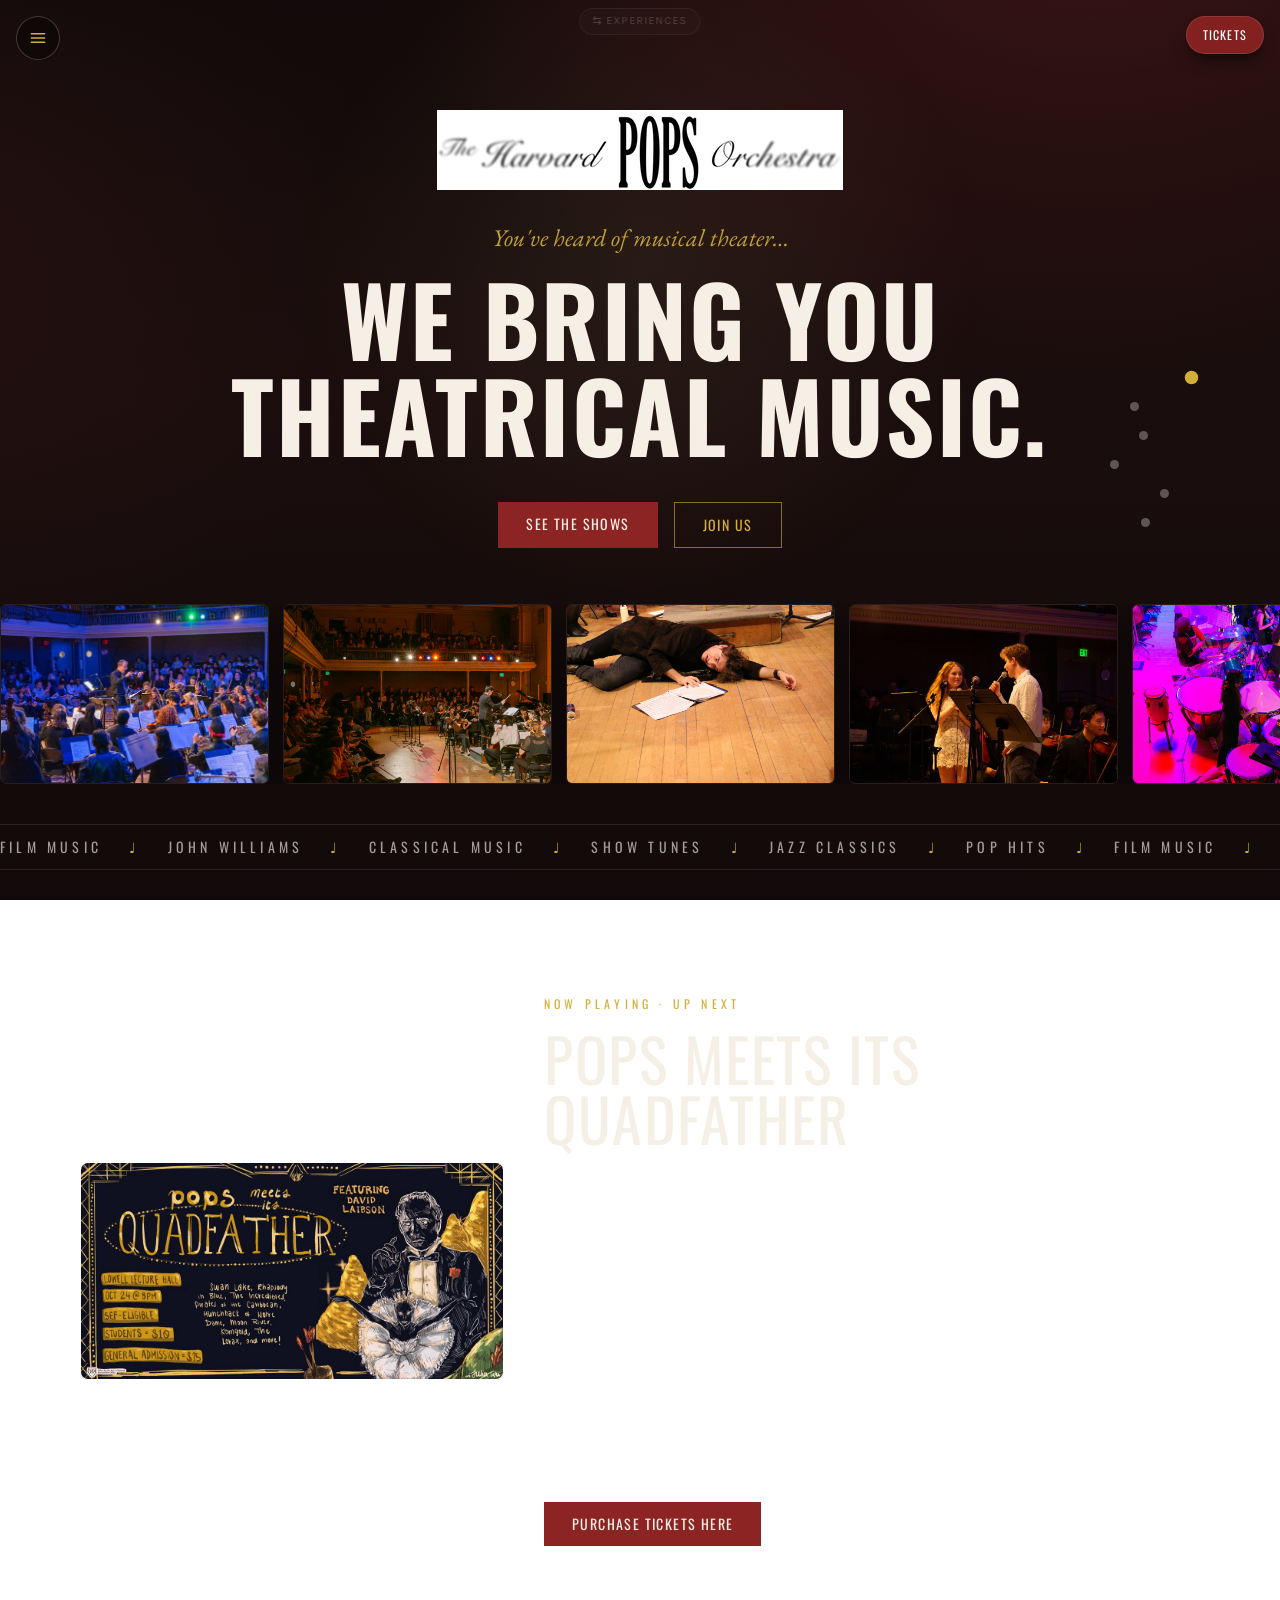
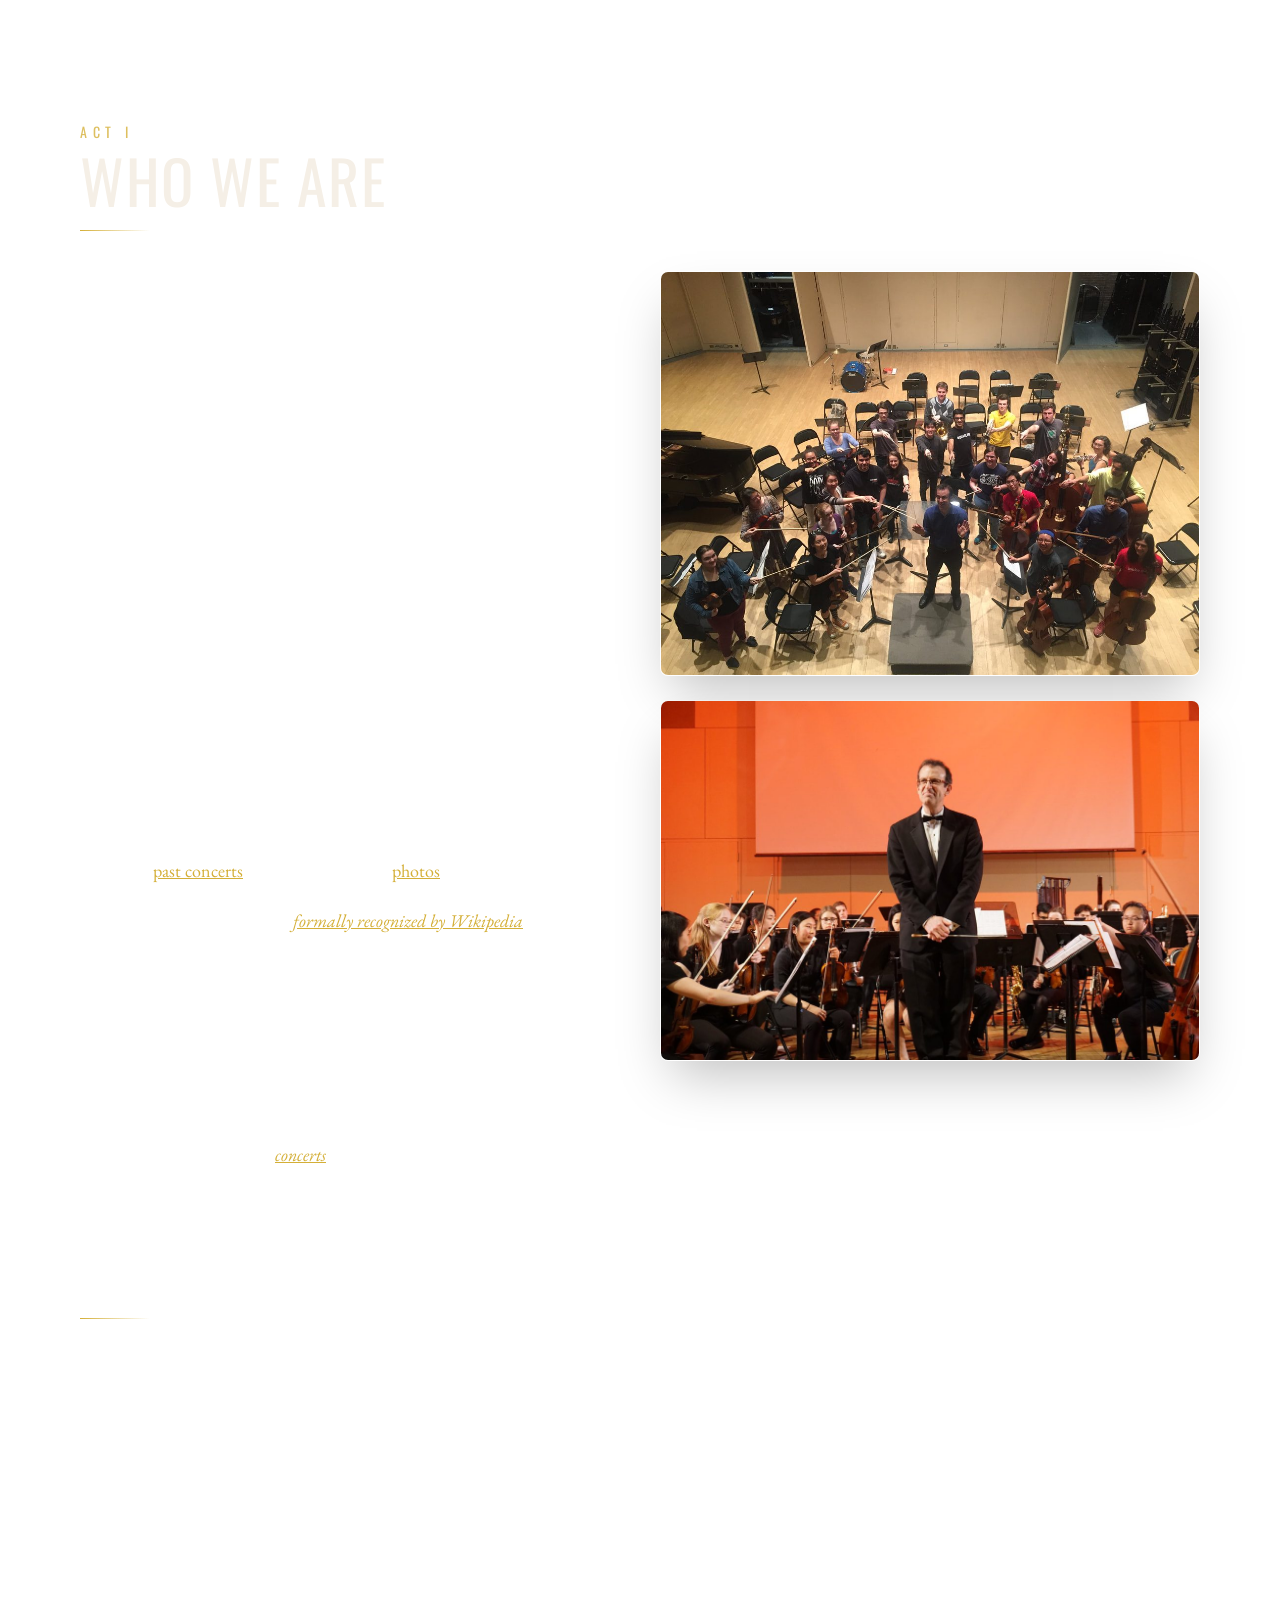
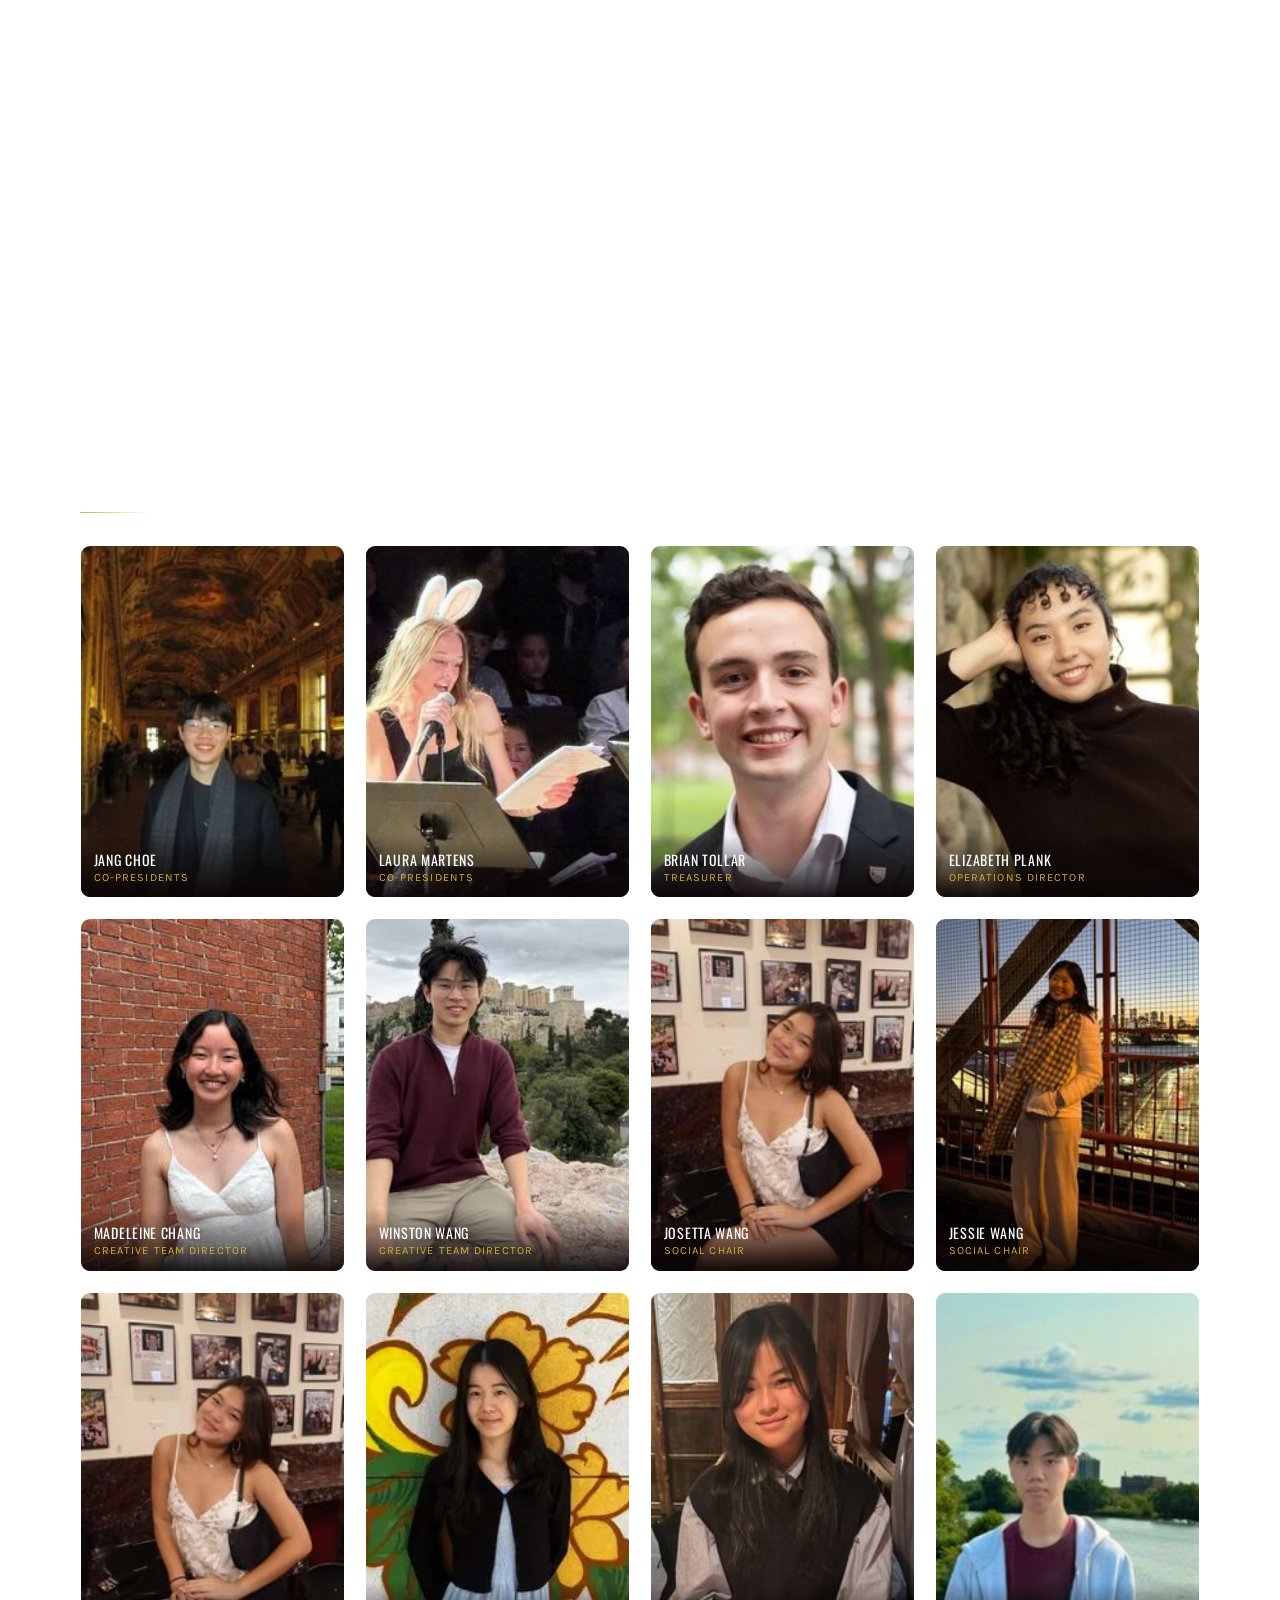
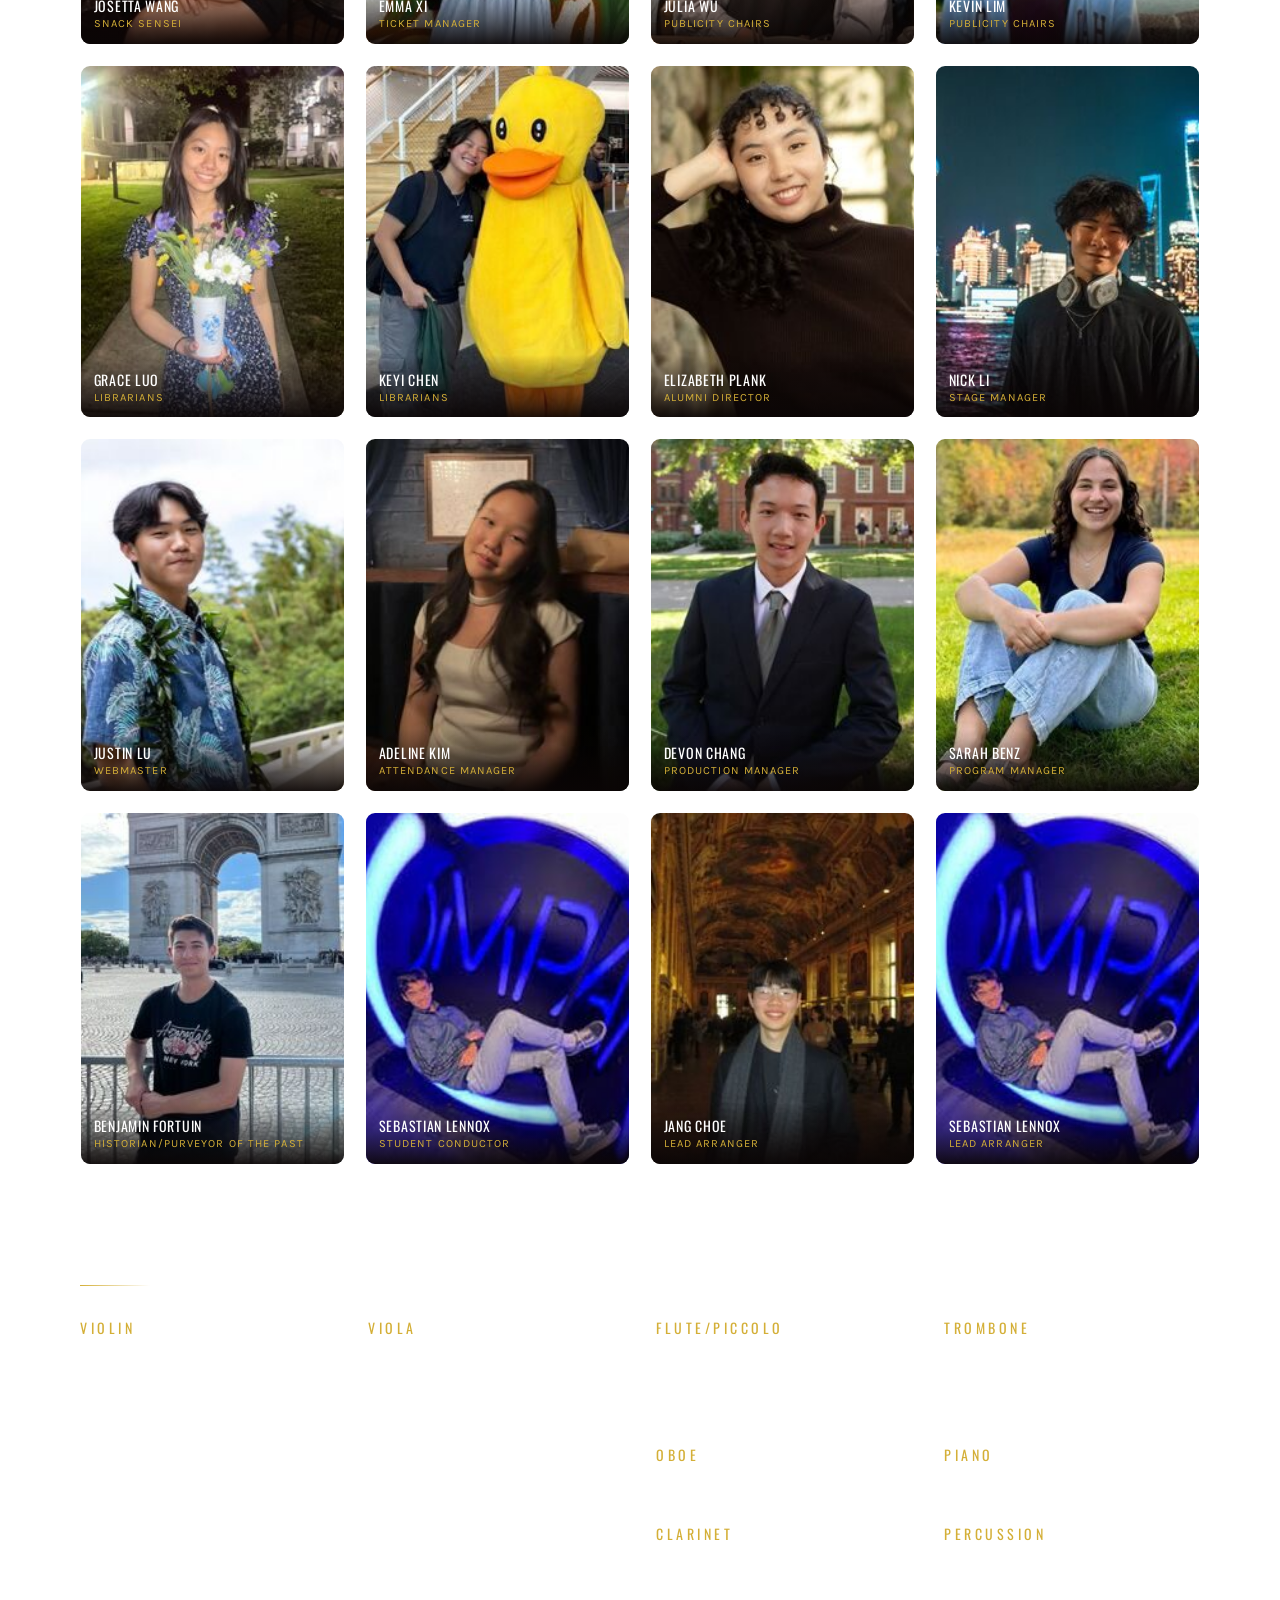
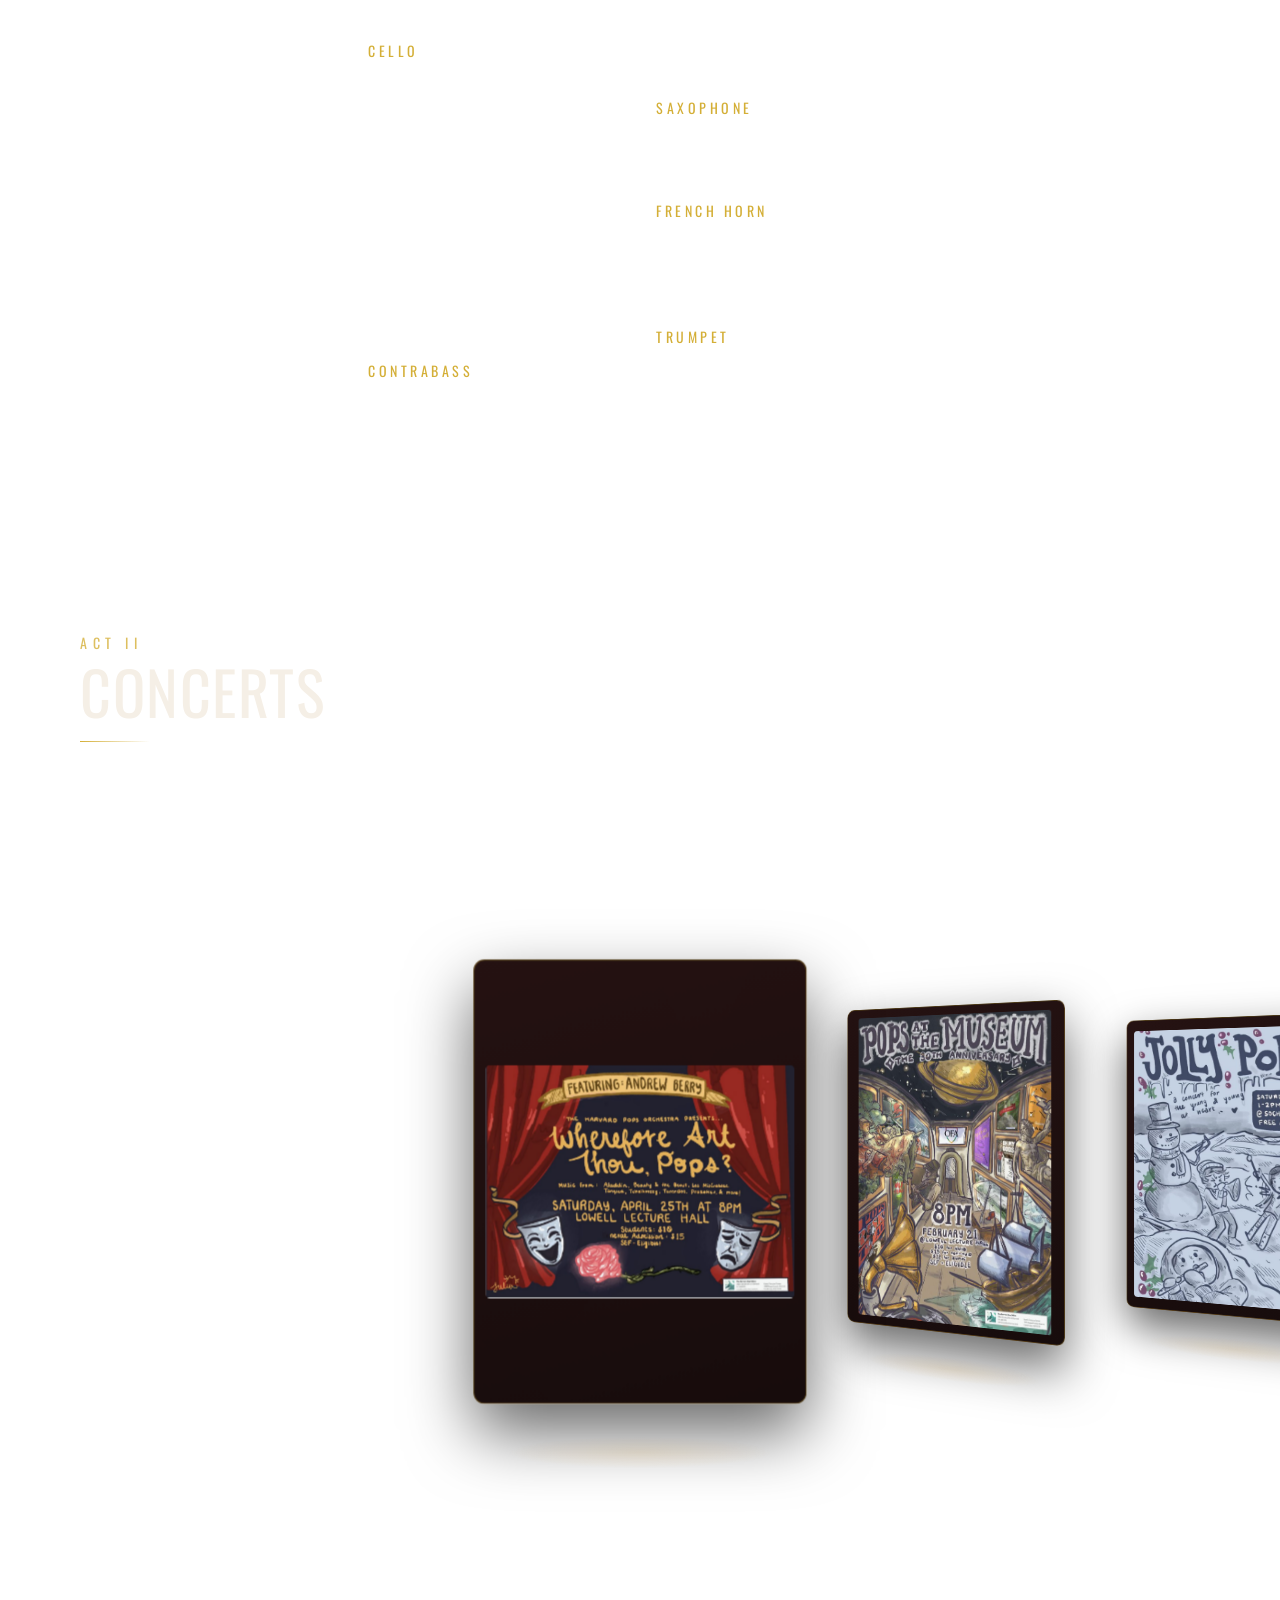
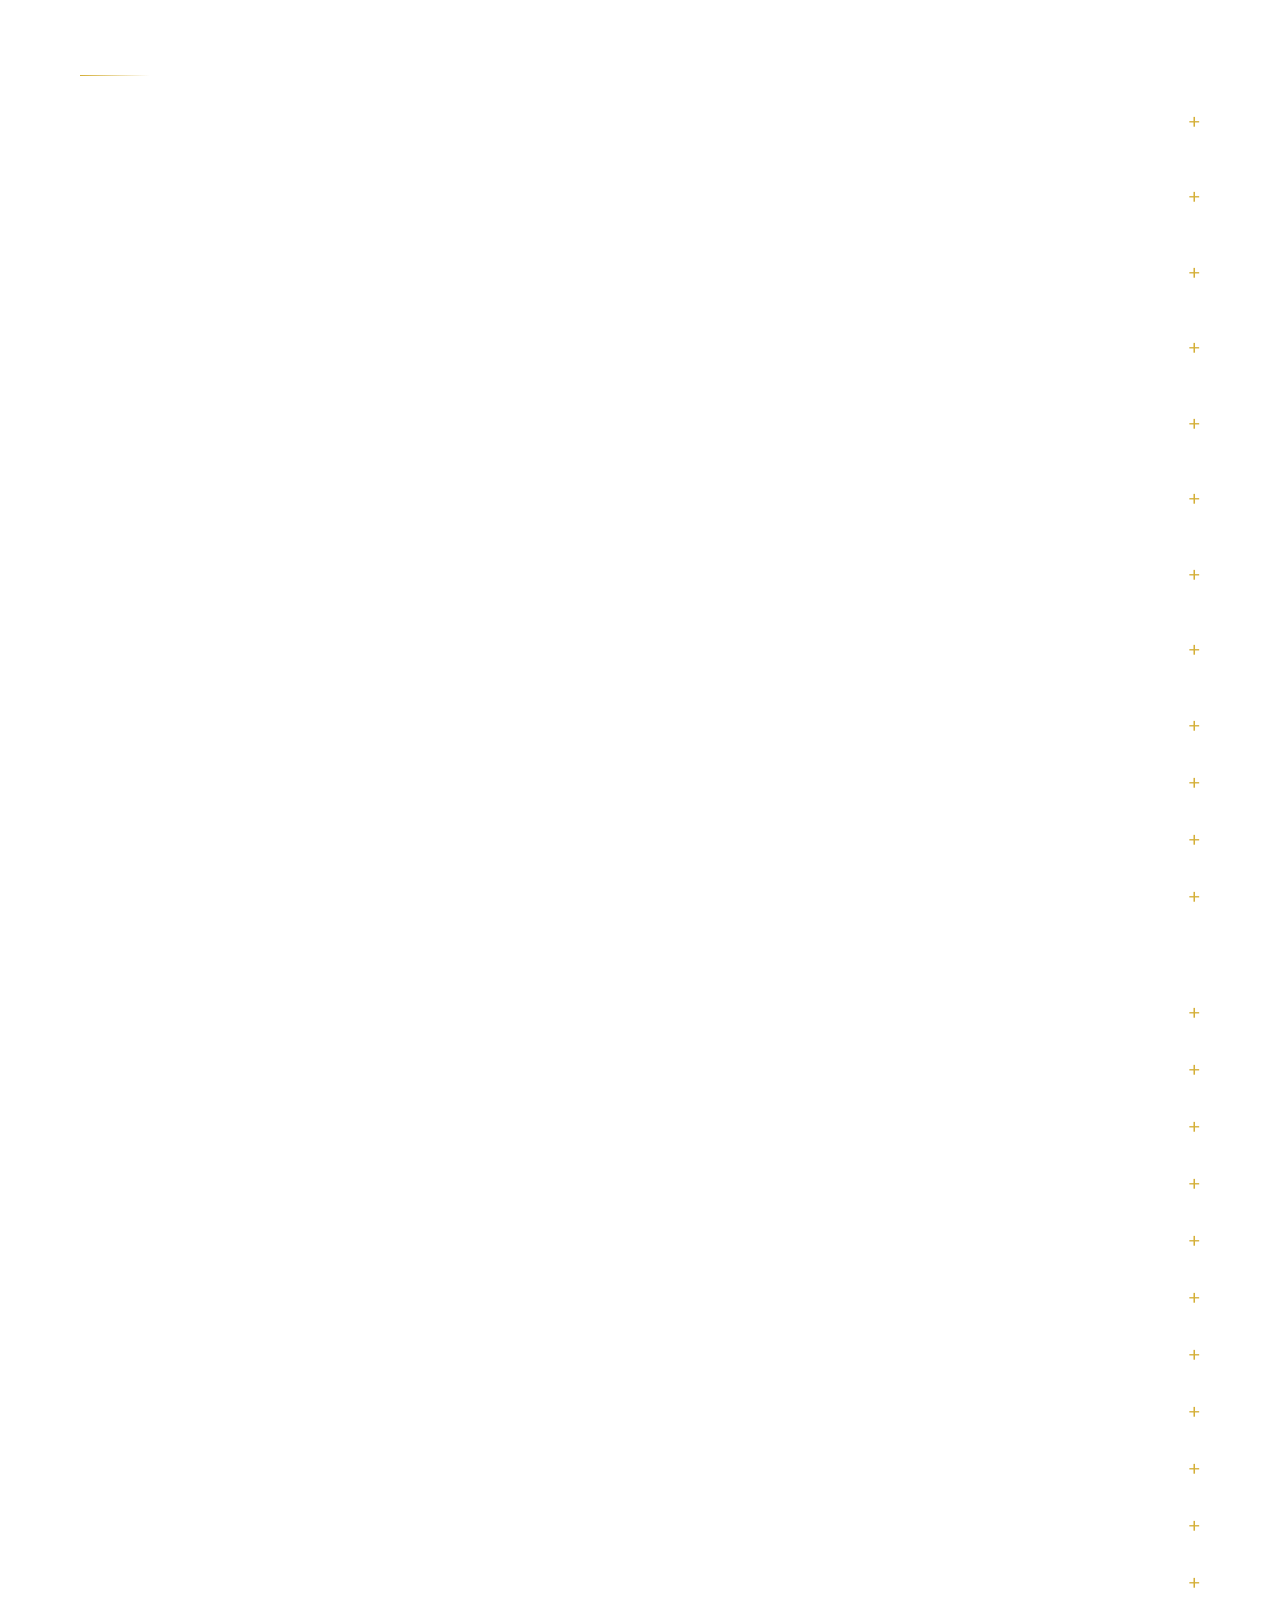
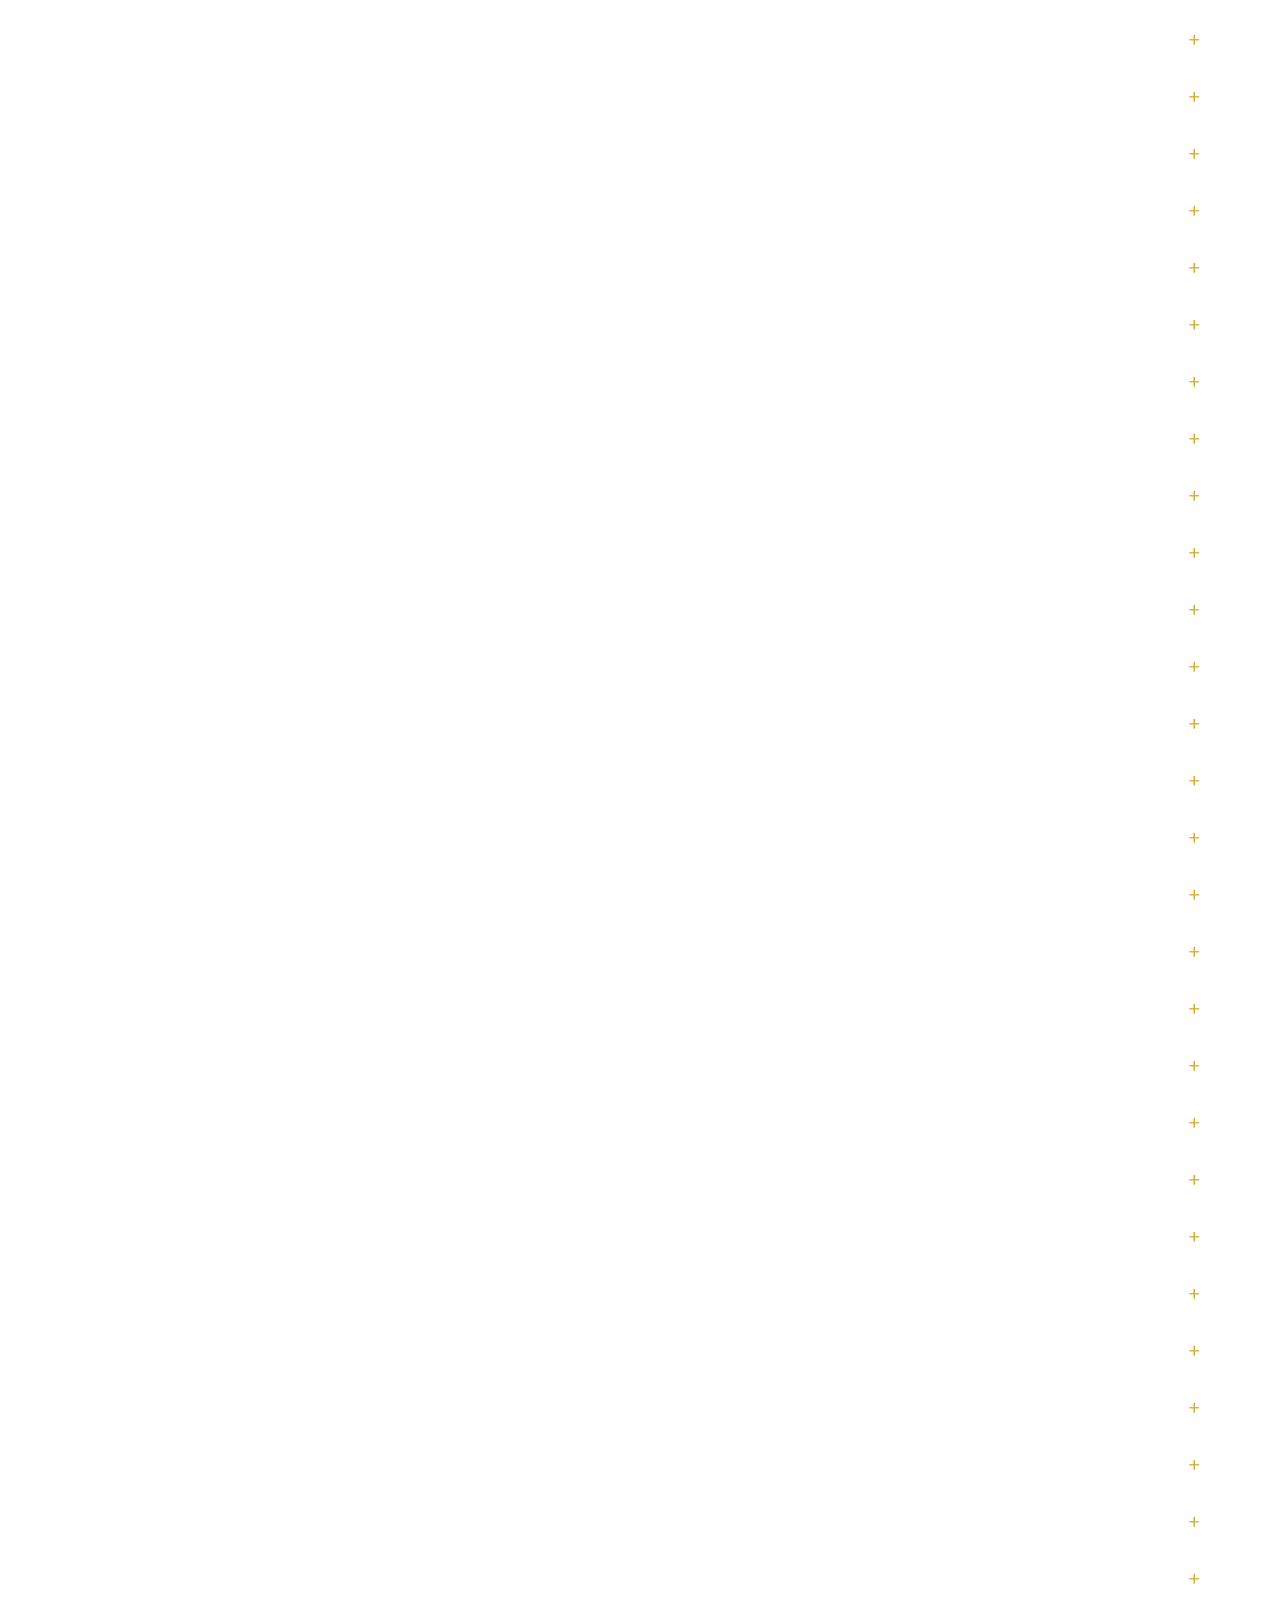
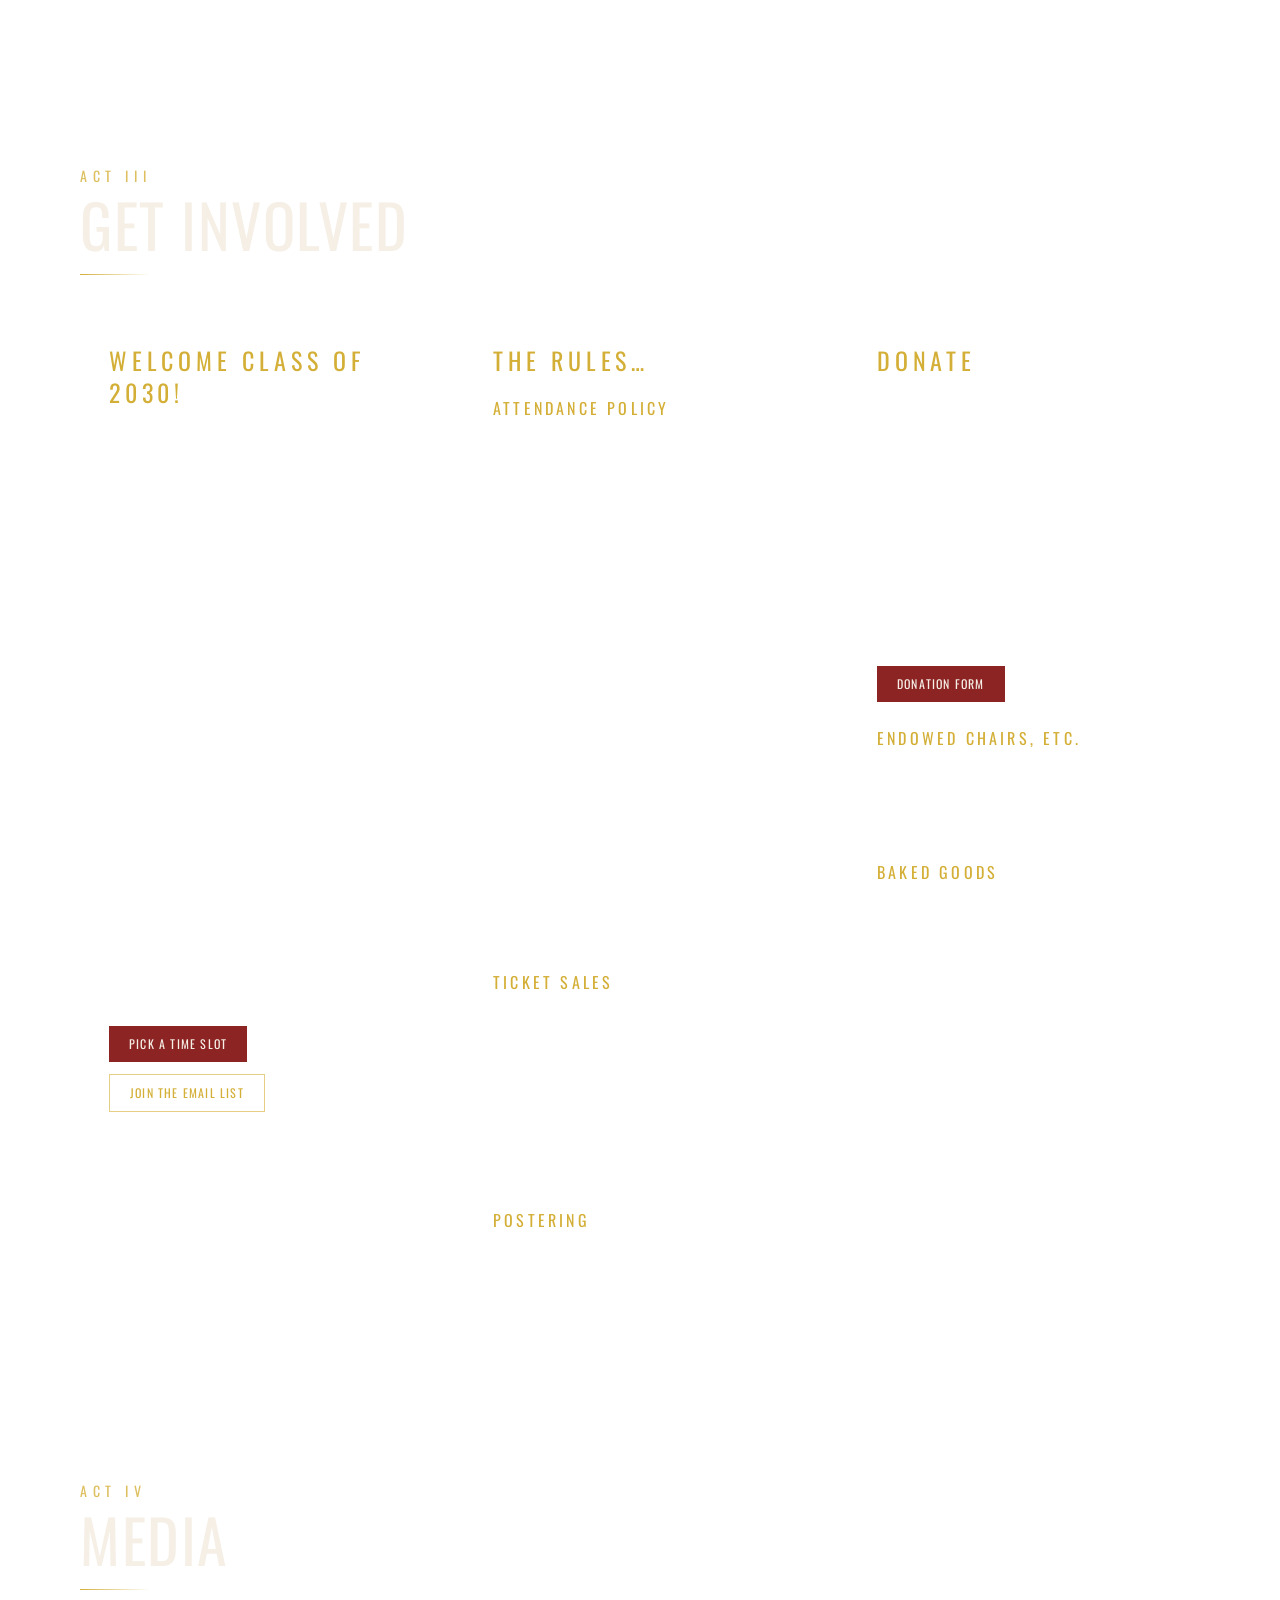
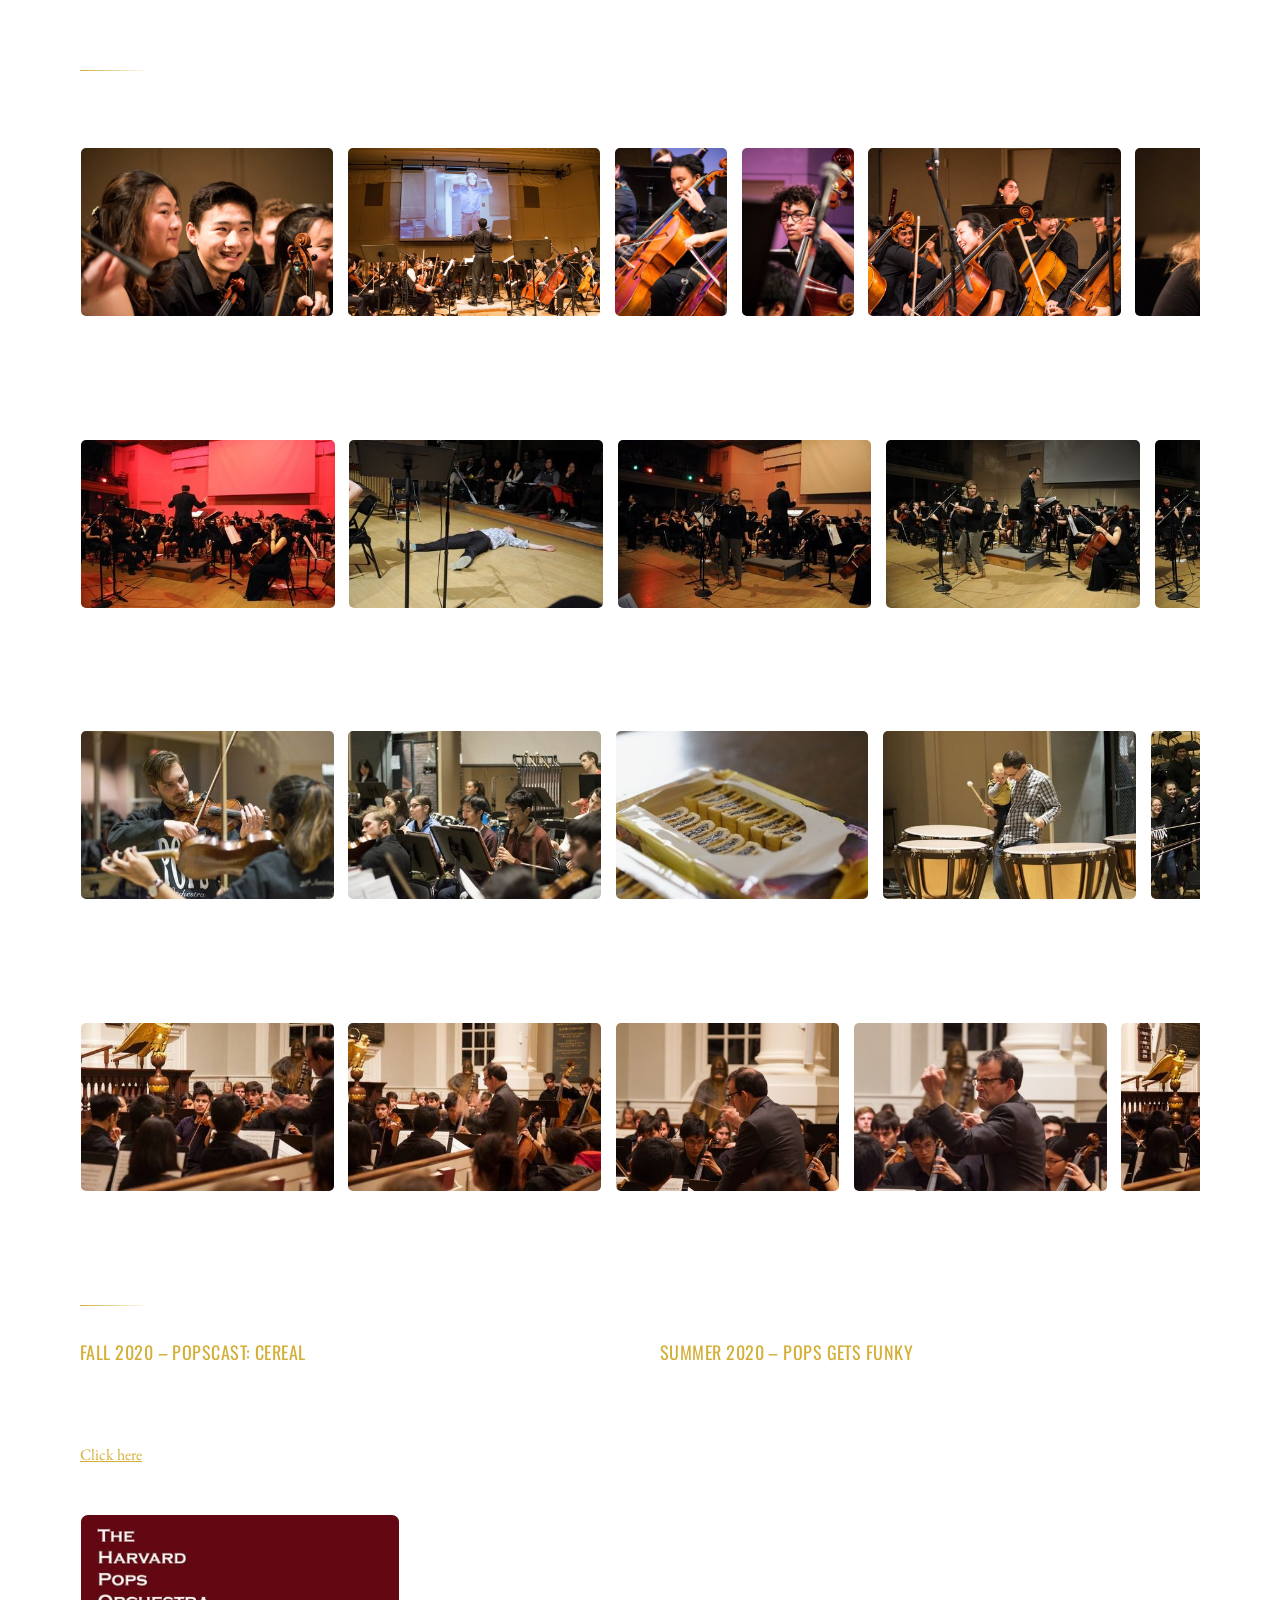
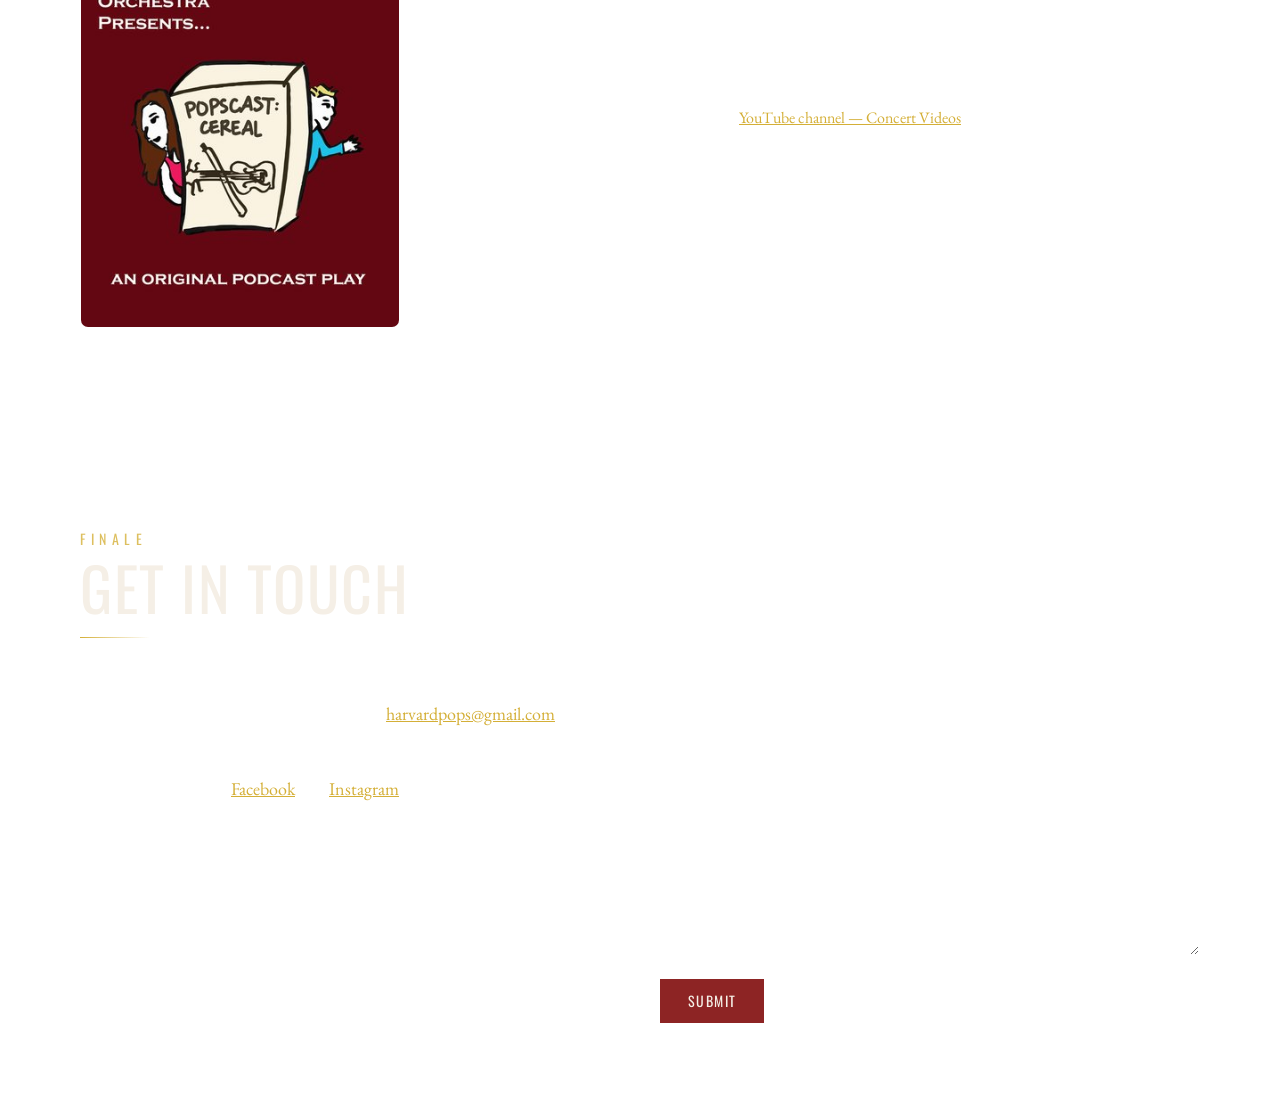
==== commit 31c3e357: "Rework artistic site around the floating poster-shelf mechanic Act II now centers on a 3D shelf of f" ====
--- a/artistic/index.html
+++ b/artistic/index.html
@@ -83,6 +83,49 @@
     background: linear-gradient(160deg, #2b1313, #1a0d0d);
     border: 1px solid rgba(212,175,55,.35);
     padding: 1rem; display: flex; flex-direction: column;
+  }
+
+  /* ---------------- the concert shelf (floating, turnable albums) ---------------- */
+  #shelfStage {
+    position: relative; height: min(64vh, 600px); min-height: 440px;
+    width: 100vw; margin-left: calc(50% - 50vw);
+    overflow-x: clip; overflow-y: visible;
+    perspective: 1500px; perspective-origin: 50% 36%;
+  }
+  .album {
+    position: absolute; left: 50%; top: 48%;
+    width: var(--album-w, 300px); height: calc(var(--album-w, 300px) * 1.3333);
+    margin-left: calc(var(--album-w, 300px) / -2);
+    margin-top: calc(var(--album-w, 300px) / -1.5);
+    transform-style: preserve-3d;
+    transition: transform .65s cubic-bezier(.25,.8,.3,1), opacity .5s ease;
+    cursor: pointer; outline: none; touch-action: pan-y;
+  }
+  .album.hiddenAlbum { opacity: 0 !important; pointer-events: none; }
+  .album:focus-visible .album-book { outline: 2px solid #d4af37; outline-offset: 5px; }
+  .album-float { position: absolute; inset: 0; transform-style: preserve-3d;
+    animation: levitate 6.5s ease-in-out infinite; }
+  @keyframes levitate { 0%,100% { transform: translateY(0); } 50% { transform: translateY(-9px); } }
+  .album-book { position: absolute; inset: 0; transform-style: preserve-3d;
+    transition: transform .7s cubic-bezier(.25,.8,.3,1); }
+  .album-face {
+    position: absolute; inset: 0; backface-visibility: hidden; -webkit-backface-visibility: hidden;
+    border-radius: 10px; overflow: hidden; border: 1px solid rgba(212,175,55,.28);
+    background: linear-gradient(165deg, #251212, #170c0c);
+    box-shadow: 0 26px 60px rgba(0,0,0,.6);
+  }
+  .album-front { display: flex; align-items: center; justify-content: center; padding: 10px; }
+  .album-front img { max-width: 100%; max-height: 100%; object-fit: contain; border-radius: 4px; }
+  .album-back { transform: rotateY(180deg); padding: 1.1rem; display: flex; flex-direction: column; }
+  .album-shadow {
+    position: absolute; left: 50%; top: calc(100% + 30px); width: 78%; height: 28px;
+    transform: translateX(-50%); border-radius: 50%;
+    background: radial-gradient(ellipse at center, rgba(255,206,120,.18), rgba(255,206,120,.05) 55%, transparent 72%);
+    animation: shadowPulse 6.5s ease-in-out infinite;
+  }
+  @keyframes shadowPulse {
+    0%,100% { transform: translateX(-50%) scaleX(1); opacity: .9; }
+    50%     { transform: translateX(-50%) scaleX(.8); opacity: .55; }
   }
 
   /* ---------------- board flip cards ---------------- */
@@ -810,506 +853,30 @@
   <p class="font-display uppercase tracking-[0.4em] text-gold/80 text-sm reveal">Act II</p>
   <h2 class="font-display uppercase text-4xl md:text-6xl tracking-wide mt-2 reveal">Concerts</h2>
   <div class="gold-rule mt-5 mb-4"></div>
-  <p class="text-white/60 font-serif italic mb-10 reveal">The poster wall &mdash; drift through two decades of shows. Hover to tilt, click to flip, flip again for a closer look.</p>
-
-  <div class="poster-wall">
-      <div class="poster-card" tabindex="0" role="button" aria-label="Harvard Pops concert poster" data-full="../assets/img/posters/01-screenshot-2026-09-30-at-3-54-38-pm.jpg">
-        <div class="poster-inner">
-          <div class="poster-face poster-front">
-            <img src="../assets/img/posters/01-screenshot-2026-09-30-at-3-54-38-pm.jpg" alt="Harvard Pops concert poster" loading="lazy">
-          </div>
-          <div class="poster-face poster-back">
-          <p class="font-display uppercase tracking-wider text-gold text-sm">The Harvard Pops Orchestra</p>
-          <p class="mt-3 text-sm leading-relaxed text-white/80 font-serif">From the poster archives.</p>
-          <span class="mt-auto pt-3 text-[11px] uppercase tracking-[0.25em] text-gold/80">Tap again for the poster &darr;</span></div>
-        </div>
-      </div>
-
-      <div class="poster-card" tabindex="0" role="button" aria-label="Harvard Pops concert poster" data-full="../assets/img/posters/02-img-0273.jpg">
-        <div class="poster-inner">
-          <div class="poster-face poster-front">
-            <img src="../assets/img/posters/02-img-0273.jpg" alt="Harvard Pops concert poster" loading="lazy">
-          </div>
-          <div class="poster-face poster-back">
-          <p class="font-display uppercase tracking-wider text-gold text-sm">The Harvard Pops Orchestra</p>
-          <p class="mt-3 text-sm leading-relaxed text-white/80 font-serif">From the poster archives.</p>
-          <span class="mt-auto pt-3 text-[11px] uppercase tracking-[0.25em] text-gold/80">Tap again for the poster &darr;</span></div>
-        </div>
-      </div>
-
-      <div class="poster-card" tabindex="0" role="button" aria-label="Harvard Pops concert poster" data-full="../assets/img/posters/03-cf1e72b2-261c-4cff-8b86-fcf55a8af3b3.jpg">
-        <div class="poster-inner">
-          <div class="poster-face poster-front">
-            <img src="../assets/img/posters/03-cf1e72b2-261c-4cff-8b86-fcf55a8af3b3.jpg" alt="Harvard Pops concert poster" loading="lazy">
-          </div>
-          <div class="poster-face poster-back">
-          <p class="font-display uppercase tracking-wider text-gold text-sm">The Harvard Pops Orchestra</p>
-          <p class="mt-3 text-sm leading-relaxed text-white/80 font-serif">From the poster archives.</p>
-          <span class="mt-auto pt-3 text-[11px] uppercase tracking-[0.25em] text-gold/80">Tap again for the poster &darr;</span></div>
-        </div>
-      </div>
-
-      <div class="poster-card" tabindex="0" role="button" aria-label="Harvard Pops concert poster" data-full="../assets/img/posters/04-img-1107.jpg">
-        <div class="poster-inner">
-          <div class="poster-face poster-front">
-            <img src="../assets/img/posters/04-img-1107.jpg" alt="Harvard Pops concert poster" loading="lazy">
-          </div>
-          <div class="poster-face poster-back">
-          <p class="font-display uppercase tracking-wider text-gold text-sm">The Harvard Pops Orchestra</p>
-          <p class="mt-3 text-sm leading-relaxed text-white/80 font-serif">From the poster archives.</p>
-          <span class="mt-auto pt-3 text-[11px] uppercase tracking-[0.25em] text-gold/80">Tap again for the poster &darr;</span></div>
-        </div>
-      </div>
-
-      <div class="poster-card" tabindex="0" role="button" aria-label="Harvard Pops concert poster — Spring &#x27;25: Star-Crossed Pops" data-full="../assets/img/posters/05-star-crossed-pops-1-orig.jpg">
-        <div class="poster-inner">
-          <div class="poster-face poster-front">
-            <img src="../assets/img/posters/05-star-crossed-pops-1-orig.jpg" alt="Harvard Pops concert poster" loading="lazy">
-          </div>
-          <div class="poster-face poster-back">
-          <p class="font-display uppercase tracking-wider text-gold text-sm leading-snug">Spring &#x27;25: Star-Crossed Pops</p>
-          <p class="mt-1 text-[11px] uppercase tracking-widest text-white/50">Saturday, April 12th at 8pm</p>
-          <p class="mt-3 text-sm leading-relaxed text-white/80 font-serif overflow-y-auto max-h-44">Join Pops for the 1,636th season of the Cupid’s Comet Dating Show! Journey Across the Stars (Star Wars) as contestants from each of the planets — from Dunsturn to Mathearth — will compete to win the Prince of the Universe’s heart! Come see whether Catnip Evergreen or Peetanya Mallmart will secure the ultimate prize… or…</p>
-          <span class="mt-auto pt-3 text-[11px] uppercase tracking-[0.25em] text-gold/80">Tap again for the poster &darr;</span></div>
-        </div>
-      </div>
-
-      <div class="poster-card" tabindex="0" role="button" aria-label="Harvard Pops concert poster" data-full="../assets/img/posters/06-the-harvard-pops-orchestra-presents-3-orig.jpg">
-        <div class="poster-inner">
-          <div class="poster-face poster-front">
-            <img src="../assets/img/posters/06-the-harvard-pops-orchestra-presents-3-orig.jpg" alt="Harvard Pops concert poster" loading="lazy">
-          </div>
-          <div class="poster-face poster-back">
-          <p class="font-display uppercase tracking-wider text-gold text-sm">The Harvard Pops Orchestra</p>
-          <p class="mt-3 text-sm leading-relaxed text-white/80 font-serif">From the poster archives.</p>
-          <span class="mt-auto pt-3 text-[11px] uppercase tracking-[0.25em] text-gold/80">Tap again for the poster &darr;</span></div>
-        </div>
-      </div>
-
-      <div class="poster-card" tabindex="0" role="button" aria-label="Harvard Pops concert poster — Fall &#x27;24: LolliPOPS: Sweet Dreams" data-full="../assets/img/posters/07-lollipops.jpg">
-        <div class="poster-inner">
-          <div class="poster-face poster-front">
-            <img src="../assets/img/posters/07-lollipops.jpg" alt="Harvard Pops concert poster" loading="lazy">
-          </div>
-          <div class="poster-face poster-back">
-          <p class="font-display uppercase tracking-wider text-gold text-sm leading-snug">Fall &#x27;24: LolliPOPS: Sweet Dreams</p>
-          <p class="mt-1 text-[11px] uppercase tracking-widest text-white/50">Saturday, November 16th at 8pm</p>
-          <p class="mt-3 text-sm leading-relaxed text-white/80 font-serif overflow-y-auto max-h-44">What would you do for a taste of your dreams? Seniors Caroline and Matt are resigned to working Nine to Five, until one day they land an internship that seems like it came right out of their Pure Imagination. Matt thinks he finally found his purpose by making profits go Up (Pixar), but Caroline suspects the mysterious…</p>
-          <span class="mt-auto pt-3 text-[11px] uppercase tracking-[0.25em] text-gold/80">Tap again for the poster &darr;</span></div>
-        </div>
-      </div>
-
-      <div class="poster-card" tabindex="0" role="button" aria-label="Harvard Pops concert poster — Spring &#x27;24: PopsGPT: It&#x27;s Alive!" data-full="../assets/img/posters/08-spring-2024-orig.jpg">
-        <div class="poster-inner">
-          <div class="poster-face poster-front">
-            <img src="../assets/img/posters/08-spring-2024-orig.jpg" alt="Harvard Pops concert poster" loading="lazy">
-          </div>
-          <div class="poster-face poster-back">
-          <p class="font-display uppercase tracking-wider text-gold text-sm leading-snug">Spring &#x27;24: PopsGPT: It&#x27;s Alive!</p>
-          <p class="mt-1 text-[11px] uppercase tracking-widest text-white/50">Saturday, April 13th at 8pm</p>
-          <p class="mt-3 text-sm leading-relaxed text-white/80 font-serif overflow-y-auto max-h-44">Sophie is nearly finished with her philosophy senior thesis––that is, until a “Black Swan” (Lake) event forces her to start over days before the deadline! Sick of Holding Out for a Hero, Sophie takes matters into her own hands and steals her roommate’s experimental Generative AI program, known as “The Organically-Learning…</p>
-          <span class="mt-auto pt-3 text-[11px] uppercase tracking-[0.25em] text-gold/80">Tap again for the poster &darr;</span></div>
-        </div>
-      </div>
-
-      <div class="poster-card" tabindex="0" role="button" aria-label="Harvard Pops concert poster" data-full="../assets/img/posters/09-winter-2023.jpg">
-        <div class="poster-inner">
-          <div class="poster-face poster-front">
-            <img src="../assets/img/posters/09-winter-2023.jpg" alt="Harvard Pops concert poster" loading="lazy">
-          </div>
-          <div class="poster-face poster-back">
-          <p class="font-display uppercase tracking-wider text-gold text-sm">The Harvard Pops Orchestra</p>
-          <p class="mt-3 text-sm leading-relaxed text-white/80 font-serif">From the poster archives.</p>
-          <span class="mt-auto pt-3 text-[11px] uppercase tracking-[0.25em] text-gold/80">Tap again for the poster &darr;</span></div>
-        </div>
-      </div>
-
-      <div class="poster-card" tabindex="0" role="button" aria-label="Harvard Pops concert poster — Fall &#x27;23: Pops Steps Down: A Royal Succession" data-full="../assets/img/posters/10-pops-the-royal-succession-2.jpg">
-        <div class="poster-inner">
-          <div class="poster-face poster-front">
-            <img src="../assets/img/posters/10-pops-the-royal-succession-2.jpg" alt="Harvard Pops concert poster" loading="lazy">
-          </div>
-          <div class="poster-face poster-back">
-          <p class="font-display uppercase tracking-wider text-gold text-sm leading-snug">Fall &#x27;23: Pops Steps Down: A Royal Succession</p>
-          <p class="mt-1 text-[11px] uppercase tracking-widest text-white/50">Friday, November 3rd at 8pm</p>
-          <p class="mt-3 text-sm leading-relaxed text-white/80 font-serif overflow-y-auto max-h-44">The Kingdom of Economica is ruled by its wise king, David Laibson––until his mysterious murder sets off a game of Succession between his two children, and a race to catch the killer! Prince Kenneth, the heir apparent, is more prone to Reflection than ruling and wants to tell the world that “I’m Just Ken”. Princess Charlotte,…</p>
-          <span class="mt-auto pt-3 text-[11px] uppercase tracking-[0.25em] text-gold/80">Tap again for the poster &darr;</span></div>
-        </div>
-      </div>
-
-      <div class="poster-card" tabindex="0" role="button" aria-label="Harvard Pops concert poster" data-full="../assets/img/posters/11-img-3191.jpg">
-        <div class="poster-inner">
-          <div class="poster-face poster-front">
-            <img src="../assets/img/posters/11-img-3191.jpg" alt="Harvard Pops concert poster" loading="lazy">
-          </div>
-          <div class="poster-face poster-back">
-          <p class="font-display uppercase tracking-wider text-gold text-sm">The Harvard Pops Orchestra</p>
-          <p class="mt-3 text-sm leading-relaxed text-white/80 font-serif">From the poster archives.</p>
-          <span class="mt-auto pt-3 text-[11px] uppercase tracking-[0.25em] text-gold/80">Tap again for the poster &darr;</span></div>
-        </div>
-      </div>
-
-      <div class="poster-card" tabindex="0" role="button" aria-label="Harvard Pops concert poster" data-full="../assets/img/posters/12-jollypops22-orig.jpg">
-        <div class="poster-inner">
-          <div class="poster-face poster-front">
-            <img src="../assets/img/posters/12-jollypops22-orig.jpg" alt="Harvard Pops concert poster" loading="lazy">
-          </div>
-          <div class="poster-face poster-back">
-          <p class="font-display uppercase tracking-wider text-gold text-sm">The Harvard Pops Orchestra</p>
-          <p class="mt-3 text-sm leading-relaxed text-white/80 font-serif">From the poster archives.</p>
-          <span class="mt-auto pt-3 text-[11px] uppercase tracking-[0.25em] text-gold/80">Tap again for the poster &darr;</span></div>
-        </div>
-      </div>
-
-      <div class="poster-card" tabindex="0" role="button" aria-label="Harvard Pops concert poster — Fall &#x27;22: Pops Back to the 80s" data-full="../assets/img/posters/13-pops80soraq-orig.jpg">
-        <div class="poster-inner">
-          <div class="poster-face poster-front">
-            <img src="../assets/img/posters/13-pops80soraq-orig.jpg" alt="Harvard Pops concert poster" loading="lazy">
-          </div>
-          <div class="poster-face poster-back">
-          <p class="font-display uppercase tracking-wider text-gold text-sm leading-snug">Fall &#x27;22: Pops Back to the 80s</p>
-          
-          <p class="mt-3 text-sm leading-relaxed text-white/80 font-serif overflow-y-auto max-h-44">When experimentation with the futuristic time machine Lex (Daugherty) goes wrong, two acquaintances must team up to save an 18th-century Marriage (of Figaro) (Mozart) and prevent a friend lost in time from becoming a Phantom (of the Opera) (Webber). Join their Adventures on Earth (Williams) as they meet new friends like My…</p>
-          <span class="mt-auto pt-3 text-[11px] uppercase tracking-[0.25em] text-gold/80">Tap again for the poster &darr;</span></div>
-        </div>
-      </div>
-
-      <div class="poster-card" tabindex="0" role="button" aria-label="Harvard Pops concert poster — Spring &#x27;22: Pops and the Island of Misfit Professors!" data-full="../assets/img/posters/14-pops-spring-2022-v1-1.jpg">
-        <div class="poster-inner">
-          <div class="poster-face poster-front">
-            <img src="../assets/img/posters/14-pops-spring-2022-v1-1.jpg" alt="Harvard Pops concert poster" loading="lazy">
-          </div>
-          <div class="poster-face poster-back">
-          <p class="font-display uppercase tracking-wider text-gold text-sm leading-snug">Spring &#x27;22: Pops and the Island of Misfit Professors!</p>
-          
-          <p class="mt-3 text-sm leading-relaxed text-white/80 font-serif overflow-y-auto max-h-44">Three professors are on a mission to make a “wicked awesome discovery” to achieve tenure. They’ll embark on a Raider’s March (Williams) and wonder How Far I’ll Go (Miranda) in a lengthy quest that will nearly take them to Mars (Holst). Join them as they encounter a Carnival of the Animals (Saint-Saens), a Bridge Over…</p>
-          <span class="mt-auto pt-3 text-[11px] uppercase tracking-[0.25em] text-gold/80">Tap again for the poster &darr;</span></div>
-        </div>
-      </div>
-
-      <div class="poster-card" tabindex="0" role="button" aria-label="Harvard Pops concert poster — Fall &#x27;21: Popscast: Live!" data-full="../assets/img/posters/15-popscast-live-concert-poster-sleigh-ride-01.jpg">
-        <div class="poster-inner">
-          <div class="poster-face poster-front">
-            <img src="../assets/img/posters/15-popscast-live-concert-poster-sleigh-ride-01.jpg" alt="Harvard Pops concert poster" loading="lazy">
-          </div>
-          <div class="poster-face poster-back">
-          <p class="font-display uppercase tracking-wider text-gold text-sm leading-snug">Fall &#x27;21: Popscast: Live!</p>
-          
-          <p class="mt-3 text-sm leading-relaxed text-white/80 font-serif overflow-y-auto max-h-44">The Harvard Pops will be performing our pandemic podcast Popscast: Cereal live this Thursday December 2nd from 8pm-9pm. Hear us perform the original five episode podcast production in Smith Campus Center Harvard Commons for free! A violin prodigy and her trumpet playing roommate must find her missing breakfast cereal before…</p>
-          <span class="mt-auto pt-3 text-[11px] uppercase tracking-[0.25em] text-gold/80">Tap again for the poster &darr;</span></div>
-        </div>
-      </div>
-
-      <div class="poster-card" tabindex="0" role="button" aria-label="Harvard Pops concert poster — Fall &#x27;21: Pops Casts a Spell!" data-full="../assets/img/posters/16-popsposterfall2021-1.jpg">
-        <div class="poster-inner">
-          <div class="poster-face poster-front">
-            <img src="../assets/img/posters/16-popsposterfall2021-1.jpg" alt="Harvard Pops concert poster" loading="lazy">
-          </div>
-          <div class="poster-face poster-back">
-          <p class="font-display uppercase tracking-wider text-gold text-sm leading-snug">Fall &#x27;21: Pops Casts a Spell!</p>
-          
-          <p class="mt-3 text-sm leading-relaxed text-white/80 font-serif overflow-y-auto max-h-44">In this concert, two recently graduated wizards are on a magical mission after a Wicked (Schwartz) magical pandemic performed a Danse Macabre (Saint-Saëns) on their magic education. These Friends On The Other Side (Newman) must navigate A Whole New World (Menken) to find Howl’s Moving Castle (Hisaishi) and master their…</p>
-          <span class="mt-auto pt-3 text-[11px] uppercase tracking-[0.25em] text-gold/80">Tap again for the poster &darr;</span></div>
-        </div>
-      </div>
-
-      <div class="poster-card" tabindex="0" role="button" aria-label="Harvard Pops concert poster" data-full="../assets/img/posters/17-pops-orig.jpg">
-        <div class="poster-inner">
-          <div class="poster-face poster-front">
-            <img src="../assets/img/posters/17-pops-orig.jpg" alt="Harvard Pops concert poster" loading="lazy">
-          </div>
-          <div class="poster-face poster-back">
-          <p class="font-display uppercase tracking-wider text-gold text-sm">The Harvard Pops Orchestra</p>
-          <p class="mt-3 text-sm leading-relaxed text-white/80 font-serif">From the poster archives.</p>
-          <span class="mt-auto pt-3 text-[11px] uppercase tracking-[0.25em] text-gold/80">Tap again for the poster &darr;</span></div>
-        </div>
-      </div>
-
-      <div class="poster-card" tabindex="0" role="button" aria-label="Harvard Pops concert poster" data-full="../assets/img/posters/18-spaces-out_2.jpg">
-        <div class="poster-inner">
-          <div class="poster-face poster-front">
-            <img src="../assets/img/posters/18-spaces-out_2.jpg" alt="Harvard Pops concert poster" loading="lazy">
-          </div>
-          <div class="poster-face poster-back">
-          <p class="font-display uppercase tracking-wider text-gold text-sm">The Harvard Pops Orchestra</p>
-          <p class="mt-3 text-sm leading-relaxed text-white/80 font-serif">From the poster archives.</p>
-          <span class="mt-auto pt-3 text-[11px] uppercase tracking-[0.25em] text-gold/80">Tap again for the poster &darr;</span></div>
-        </div>
-      </div>
-
-      <div class="poster-card" tabindex="0" role="button" aria-label="Harvard Pops concert poster" data-full="../assets/img/posters/19-out-of-orbit_2.jpg">
-        <div class="poster-inner">
-          <div class="poster-face poster-front">
-            <img src="../assets/img/posters/19-out-of-orbit_2.jpg" alt="Harvard Pops concert poster" loading="lazy">
-          </div>
-          <div class="poster-face poster-back">
-          <p class="font-display uppercase tracking-wider text-gold text-sm">The Harvard Pops Orchestra</p>
-          <p class="mt-3 text-sm leading-relaxed text-white/80 font-serif">From the poster archives.</p>
-          <span class="mt-auto pt-3 text-[11px] uppercase tracking-[0.25em] text-gold/80">Tap again for the poster &darr;</span></div>
-        </div>
-      </div>
-
-      <div class="poster-card" tabindex="0" role="button" aria-label="Harvard Pops concert poster" data-full="../assets/img/posters/20-jolly-pops-poster-2017_1.jpg">
-        <div class="poster-inner">
-          <div class="poster-face poster-front">
-            <img src="../assets/img/posters/20-jolly-pops-poster-2017_1.jpg" alt="Harvard Pops concert poster" loading="lazy">
-          </div>
-          <div class="poster-face poster-back">
-          <p class="font-display uppercase tracking-wider text-gold text-sm">The Harvard Pops Orchestra</p>
-          <p class="mt-3 text-sm leading-relaxed text-white/80 font-serif">From the poster archives.</p>
-          <span class="mt-auto pt-3 text-[11px] uppercase tracking-[0.25em] text-gold/80">Tap again for the poster &darr;</span></div>
-        </div>
-      </div>
-
-      <div class="poster-card" tabindex="0" role="button" aria-label="Harvard Pops concert poster — Fall &#x27;17: Pops Finds the Wild Things" data-full="../assets/img/posters/21-pops-wildthings-nov2017_1.jpg">
-        <div class="poster-inner">
-          <div class="poster-face poster-front">
-            <img src="../assets/img/posters/21-pops-wildthings-nov2017_1.jpg" alt="Harvard Pops concert poster" loading="lazy">
-          </div>
-          <div class="poster-face poster-back">
-          <p class="font-display uppercase tracking-wider text-gold text-sm leading-snug">Fall &#x27;17: Pops Finds the Wild Things</p>
-          
-          <p class="mt-3 text-sm leading-relaxed text-white/80 font-serif overflow-y-auto max-h-44">When a simple hunt for the Sasquatch of Prospect Park (Green &#x27;06) goes awry, wannabe Indiana Jones (Williams) Percy and naturalist Eloise find themselves Spellbound (Rozsa) to a world where Superstition (Wonder arr. Kocharian) comes to life. With the help of Friends on the Other Side (Newman arr. Badillo) can they get Out of…</p>
-          <span class="mt-auto pt-3 text-[11px] uppercase tracking-[0.25em] text-gold/80">Tap again for the poster &darr;</span></div>
-        </div>
-      </div>
-
-      <div class="poster-card" tabindex="0" role="button" aria-label="Harvard Pops concert poster — Spring &#x27;17: Mission ImPOPSible: The Hunt for America&#x27;s Next Top Spy" data-full="../assets/img/posters/22-mission-impopsible.jpg">
-        <div class="poster-inner">
-          <div class="poster-face poster-front">
-            <img src="../assets/img/posters/22-mission-impopsible.jpg" alt="Harvard Pops concert poster" loading="lazy">
-          </div>
-          <div class="poster-face poster-back">
-          <p class="font-display uppercase tracking-wider text-gold text-sm leading-snug">Spring &#x27;17: Mission ImPOPSible: The Hunt for America&#x27;s Next Top Spy</p>
-          
-          <p class="mt-3 text-sm leading-relaxed text-white/80 font-serif overflow-y-auto max-h-44">Join aspiring spies Julius, Mia, and Natasha as they vie for the title of America’s Next Top Spy. Will this prove to be a Mission Impossible (Schifrin, Custer)? Or will the contestants be able to demonstrate that they are a group of Incredibles (Giacchino, Holcombe)? Be Prepared (Rice, John, Hylton, Min) for their far-flung…</p>
-          <span class="mt-auto pt-3 text-[11px] uppercase tracking-[0.25em] text-gold/80">Tap again for the poster &darr;</span></div>
-        </div>
-      </div>
-
-      <div class="poster-card" tabindex="0" role="button" aria-label="Harvard Pops concert poster — Spring &#x27;17: Pops&#x27; Greatest Hits: A 20th Anniversary Celebration" data-full="../assets/img/posters/23-pops20-1.jpg">
-        <div class="poster-inner">
-          <div class="poster-face poster-front">
-            <img src="../assets/img/posters/23-pops20-1.jpg" alt="Harvard Pops concert poster" loading="lazy">
-          </div>
-          <div class="poster-face poster-back">
-          <p class="font-display uppercase tracking-wider text-gold text-sm leading-snug">Spring &#x27;17: Pops&#x27; Greatest Hits: A 20th Anniversary Celebration</p>
-          
-          <p class="mt-3 text-sm leading-relaxed text-white/80 font-serif overflow-y-auto max-h-44">Our beloved alumni will be singing, acting, conducting, and playing with the orchestra for Pops&#x27; Greatest Hits such as West Side Story (Bernstein) and Star Wars (Williams).</p>
-          <span class="mt-auto pt-3 text-[11px] uppercase tracking-[0.25em] text-gold/80">Tap again for the poster &darr;</span></div>
-        </div>
-      </div>
-
-      <div class="poster-card" tabindex="0" role="button" aria-label="Harvard Pops concert poster" data-full="../assets/img/posters/24-pops-j-1.jpg">
-        <div class="poster-inner">
-          <div class="poster-face poster-front">
-            <img src="../assets/img/posters/24-pops-j-1.jpg" alt="Harvard Pops concert poster" loading="lazy">
-          </div>
-          <div class="poster-face poster-back">
-          <p class="font-display uppercase tracking-wider text-gold text-sm">The Harvard Pops Orchestra</p>
-          <p class="mt-3 text-sm leading-relaxed text-white/80 font-serif">From the poster archives.</p>
-          <span class="mt-auto pt-3 text-[11px] uppercase tracking-[0.25em] text-gold/80">Tap again for the poster &darr;</span></div>
-        </div>
-      </div>
-
-      <div class="poster-card" tabindex="0" role="button" aria-label="Harvard Pops concert poster — Fall &#x27;16: Oh My Gods: A Divine Drama" data-full="../assets/img/posters/25-pops-omg.jpg">
-        <div class="poster-inner">
-          <div class="poster-face poster-front">
-            <img src="../assets/img/posters/25-pops-omg.jpg" alt="Harvard Pops concert poster" loading="lazy">
-          </div>
-          <div class="poster-face poster-back">
-          <p class="font-display uppercase tracking-wider text-gold text-sm leading-snug">Fall &#x27;16: Oh My Gods: A Divine Drama</p>
-          
-          <p class="mt-3 text-sm leading-relaxed text-white/80 font-serif overflow-y-auto max-h-44">It’s time to Summon the Heroes (Williams) to Lowell Lecture Hall! The reigning God of Mount Auburn (like the Jupiter [Holst] of Harvard) has reached the end of his term, and it’s up to his children Nike and Titus to take over. Before they have the power to continue the Circle of Life (John), they must first head Up…</p>
-          <span class="mt-auto pt-3 text-[11px] uppercase tracking-[0.25em] text-gold/80">Tap again for the poster &darr;</span></div>
-        </div>
-      </div>
-
-      <div class="poster-card" tabindex="0" role="button" aria-label="Harvard Pops concert poster — Spring &#x27;16: Hunted: A Murderous Musical" data-full="../assets/img/posters/26-hunted6.jpg">
-        <div class="poster-inner">
-          <div class="poster-face poster-front">
-            <img src="../assets/img/posters/26-hunted6.jpg" alt="Harvard Pops concert poster" loading="lazy">
-          </div>
-          <div class="poster-face poster-back">
-          <p class="font-display uppercase tracking-wider text-gold text-sm leading-snug">Spring &#x27;16: Hunted: A Murderous Musical</p>
-          
-          <p class="mt-3 text-sm leading-relaxed text-white/80 font-serif overflow-y-auto max-h-44">Say Hello (Adele) to the Harvard Pops Orchestra as they attempt to stay alive on a campus plagued by a string of mysterious deaths! Rocky Horror (O&#x27;Brien) awaits as Vivica and Remy try to survive the attacks from alleged murderer Peter. Will they tell each other, &quot;I&#x27;ll Make a Man Out of You (Wilder)&quot; and make it through the…</p>
-          <span class="mt-auto pt-3 text-[11px] uppercase tracking-[0.25em] text-gold/80">Tap again for the poster &darr;</span></div>
-        </div>
-      </div>
-
-      <div class="poster-card" tabindex="0" role="button" aria-label="Harvard Pops concert poster" data-full="../assets/img/posters/27-jollypopsposter.jpg">
-        <div class="poster-inner">
-          <div class="poster-face poster-front">
-            <img src="../assets/img/posters/27-jollypopsposter.jpg" alt="Harvard Pops concert poster" loading="lazy">
-          </div>
-          <div class="poster-face poster-back">
-          <p class="font-display uppercase tracking-wider text-gold text-sm">The Harvard Pops Orchestra</p>
-          <p class="mt-3 text-sm leading-relaxed text-white/80 font-serif">From the poster archives.</p>
-          <span class="mt-auto pt-3 text-[11px] uppercase tracking-[0.25em] text-gold/80">Tap again for the poster &darr;</span></div>
-        </div>
-      </div>
-
-      <div class="poster-card" tabindex="0" role="button" aria-label="Harvard Pops concert poster — Fall &#x27;15: Entombed: A Pops Pyramid Scheme" data-full="../assets/img/posters/28-entombedb.jpg">
-        <div class="poster-inner">
-          <div class="poster-face poster-front">
-            <img src="../assets/img/posters/28-entombedb.jpg" alt="Harvard Pops concert poster" loading="lazy">
-          </div>
-          <div class="poster-face poster-back">
-          <p class="font-display uppercase tracking-wider text-gold text-sm leading-snug">Fall &#x27;15: Entombed: A Pops Pyramid Scheme</p>
-          
-          <p class="mt-3 text-sm leading-relaxed text-white/80 font-serif overflow-y-auto max-h-44">The hot days of summer may be gone, but the Harvard Pops Orchestra is ready to take you to the scorching deserts of Egypt! Follow Sam and Layla as they take to the deserts to scour a newly discovered pyramid for treasure. As they Walk Like an Egyptian (Sternberg) into the ruins, they awaken a long-dead Prince of Egypt…</p>
-          <span class="mt-auto pt-3 text-[11px] uppercase tracking-[0.25em] text-gold/80">Tap again for the poster &darr;</span></div>
-        </div>
-      </div>
-
-      <div class="poster-card" tabindex="0" role="button" aria-label="Harvard Pops concert poster" data-full="../assets/img/posters/29-bluereschedule.jpg">
-        <div class="poster-inner">
-          <div class="poster-face poster-front">
-            <img src="../assets/img/posters/29-bluereschedule.jpg" alt="Harvard Pops concert poster" loading="lazy">
-          </div>
-          <div class="poster-face poster-back">
-          <p class="font-display uppercase tracking-wider text-gold text-sm">The Harvard Pops Orchestra</p>
-          <p class="mt-3 text-sm leading-relaxed text-white/80 font-serif">From the poster archives.</p>
-          <span class="mt-auto pt-3 text-[11px] uppercase tracking-[0.25em] text-gold/80">Tap again for the poster &darr;</span></div>
-        </div>
-      </div>
-
-      <div class="poster-card" tabindex="0" role="button" aria-label="Harvard Pops concert poster" data-full="../assets/img/posters/30-concertposter.jpg">
-        <div class="poster-inner">
-          <div class="poster-face poster-front">
-            <img src="../assets/img/posters/30-concertposter.jpg" alt="Harvard Pops concert poster" loading="lazy">
-          </div>
-          <div class="poster-face poster-back">
-          <p class="font-display uppercase tracking-wider text-gold text-sm">The Harvard Pops Orchestra</p>
-          <p class="mt-3 text-sm leading-relaxed text-white/80 font-serif">From the poster archives.</p>
-          <span class="mt-auto pt-3 text-[11px] uppercase tracking-[0.25em] text-gold/80">Tap again for the poster &darr;</span></div>
-        </div>
-      </div>
-
-      <div class="poster-card" tabindex="0" role="button" aria-label="Harvard Pops concert poster — Spring &#x27;11: Pops Comes of Age" data-full="../assets/img/posters/31-pops-april-poster-2011-2.jpg">
-        <div class="poster-inner">
-          <div class="poster-face poster-front">
-            <img src="../assets/img/posters/31-pops-april-poster-2011-2.jpg" alt="Harvard Pops concert poster" loading="lazy">
-          </div>
-          <div class="poster-face poster-back">
-          <p class="font-display uppercase tracking-wider text-gold text-sm leading-snug">Spring &#x27;11: Pops Comes of Age</p>
-          
-          <p class="mt-3 text-sm leading-relaxed text-white/80 font-serif overflow-y-auto max-h-44">Pops delves into the drama of middle school featuring guest performer Brad Ellis, pianist from Glee! Major repertoire: &quot;The School For Scandal,&quot; &quot;Wicked,&quot; &quot;Pirates of the Caribbean,&quot; &quot;Fiddler on the Roof,&quot; &quot;Make a Man Out of You,&quot; &quot;Danse Bachanale,&quot; &quot;Don&#x27;t Stop Believin&#x27;.&quot;</p>
-          <span class="mt-auto pt-3 text-[11px] uppercase tracking-[0.25em] text-gold/80">Tap again for the poster &darr;</span></div>
-        </div>
-      </div>
-
-      <div class="poster-card" tabindex="0" role="button" aria-label="Harvard Pops concert poster — Winter &#x27;11: JollyPops - Winter Wizardry" data-full="../assets/img/posters/32-harvard-pops-orchestra-jolly-pops-winter-wizardry.jpg">
-        <div class="poster-inner">
-          <div class="poster-face poster-front">
-            <img src="../assets/img/posters/32-harvard-pops-orchestra-jolly-pops-winter-wizardry.jpg" alt="Harvard Pops concert poster" loading="lazy">
-          </div>
-          <div class="poster-face poster-back">
-          <p class="font-display uppercase tracking-wider text-gold text-sm leading-snug">Winter &#x27;11: JollyPops - Winter Wizardry</p>
-          
-          <p class="mt-3 text-sm leading-relaxed text-white/80 font-serif overflow-y-auto max-h-44">Holiday Kids&#x27; Concert. Major repertoire: &quot;Harry Potter,&quot; &quot;The Polar Express,&quot; &quot;Waltz of the Flowers,&quot; &quot;Sleigh Ride,&quot; &quot;Charlie Brown.&quot;</p>
-          <span class="mt-auto pt-3 text-[11px] uppercase tracking-[0.25em] text-gold/80">Tap again for the poster &darr;</span></div>
-        </div>
-      </div>
-
-      <div class="poster-card" tabindex="0" role="button" aria-label="Harvard Pops concert poster — Fall &#x27;11: Pops Gets Gangster" data-full="../assets/img/posters/33-harvard-pops-orchestra-pops-gets-gangster.jpg">
-        <div class="poster-inner">
-          <div class="poster-face poster-front">
-            <img src="../assets/img/posters/33-harvard-pops-orchestra-pops-gets-gangster.jpg" alt="Harvard Pops concert poster" loading="lazy">
-          </div>
-          <div class="poster-face poster-back">
-          <p class="font-display uppercase tracking-wider text-gold text-sm leading-snug">Fall &#x27;11: Pops Gets Gangster</p>
-          
-          <p class="mt-3 text-sm leading-relaxed text-white/80 font-serif overflow-y-auto max-h-44">Revisit the era of the Chicago mobster on the run, risking life and limb for the thrill of the chase. Major repertoire: &quot;On the Waterfront,&quot; &quot;The Pink Panther,&quot; &quot;Slaughter on 10th Avenue,&quot; &quot;Catch Me If You Can,&quot; &quot;Cell Block Tango.&quot;</p>
-          <span class="mt-auto pt-3 text-[11px] uppercase tracking-[0.25em] text-gold/80">Tap again for the poster &darr;</span></div>
-        </div>
-      </div>
-
-      <div class="poster-card" tabindex="0" role="button" aria-label="Harvard Pops concert poster" data-full="../assets/img/posters/34-31243-393328654236-7304839236-3828383-7318791-n.jpg">
-        <div class="poster-inner">
-          <div class="poster-face poster-front">
-            <img src="../assets/img/posters/34-31243-393328654236-7304839236-3828383-7318791-n.jpg" alt="Harvard Pops concert poster" loading="lazy">
-          </div>
-          <div class="poster-face poster-back">
-          <p class="font-display uppercase tracking-wider text-gold text-sm">The Harvard Pops Orchestra</p>
-          <p class="mt-3 text-sm leading-relaxed text-white/80 font-serif">From the poster archives.</p>
-          <span class="mt-auto pt-3 text-[11px] uppercase tracking-[0.25em] text-gold/80">Tap again for the poster &darr;</span></div>
-        </div>
-      </div>
-
-      <div class="poster-card" tabindex="0" role="button" aria-label="Harvard Pops concert poster" data-full="../assets/img/posters/35-april-pops-poster.jpg">
-        <div class="poster-inner">
-          <div class="poster-face poster-front">
-            <img src="../assets/img/posters/35-april-pops-poster.jpg" alt="Harvard Pops concert poster" loading="lazy">
-          </div>
-          <div class="poster-face poster-back">
-          <p class="font-display uppercase tracking-wider text-gold text-sm">The Harvard Pops Orchestra</p>
-          <p class="mt-3 text-sm leading-relaxed text-white/80 font-serif">From the poster archives.</p>
-          <span class="mt-auto pt-3 text-[11px] uppercase tracking-[0.25em] text-gold/80">Tap again for the poster &darr;</span></div>
-        </div>
-      </div>
-
-      <div class="poster-card" tabindex="0" role="button" aria-label="Harvard Pops concert poster" data-full="../assets/img/posters/36-jolly-pops-3.jpg">
-        <div class="poster-inner">
-          <div class="poster-face poster-front">
-            <img src="../assets/img/posters/36-jolly-pops-3.jpg" alt="Harvard Pops concert poster" loading="lazy">
-          </div>
-          <div class="poster-face poster-back">
-          <p class="font-display uppercase tracking-wider text-gold text-sm">The Harvard Pops Orchestra</p>
-          <p class="mt-3 text-sm leading-relaxed text-white/80 font-serif">From the poster archives.</p>
-          <span class="mt-auto pt-3 text-[11px] uppercase tracking-[0.25em] text-gold/80">Tap again for the poster &darr;</span></div>
-        </div>
-      </div>
-
-      <div class="poster-card" tabindex="0" role="button" aria-label="Harvard Pops concert poster" data-full="../assets/img/posters/37-10320-157110339236-7304839236-2576098-8072665-n.jpg">
-        <div class="poster-inner">
-          <div class="poster-face poster-front">
-            <img src="../assets/img/posters/37-10320-157110339236-7304839236-2576098-8072665-n.jpg" alt="Harvard Pops concert poster" loading="lazy">
-          </div>
-          <div class="poster-face poster-back">
-          <p class="font-display uppercase tracking-wider text-gold text-sm">The Harvard Pops Orchestra</p>
-          <p class="mt-3 text-sm leading-relaxed text-white/80 font-serif">From the poster archives.</p>
-          <span class="mt-auto pt-3 text-[11px] uppercase tracking-[0.25em] text-gold/80">Tap again for the poster &darr;</span></div>
-        </div>
-      </div>
-
-      <div class="poster-card" tabindex="0" role="button" aria-label="Harvard Pops concert poster" data-full="../assets/img/posters/38-3150-73753204236-7304839236-1555183-6238437-n.jpg">
-        <div class="poster-inner">
-          <div class="poster-face poster-front">
-            <img src="../assets/img/posters/38-3150-73753204236-7304839236-1555183-6238437-n.jpg" alt="Harvard Pops concert poster" loading="lazy">
-          </div>
-          <div class="poster-face poster-back">
-          <p class="font-display uppercase tracking-wider text-gold text-sm">The Harvard Pops Orchestra</p>
-          <p class="mt-3 text-sm leading-relaxed text-white/80 font-serif">From the poster archives.</p>
-          <span class="mt-auto pt-3 text-[11px] uppercase tracking-[0.25em] text-gold/80">Tap again for the poster &darr;</span></div>
-        </div>
-      </div>
-
-      <div class="poster-card" tabindex="0" role="button" aria-label="Harvard Pops concert poster — Winter &#x27;09: Cartoons" data-full="../assets/img/posters/39-cartoons-v7-3-copy.jpg">
-        <div class="poster-inner">
-          <div class="poster-face poster-front">
-            <img src="../assets/img/posters/39-cartoons-v7-3-copy.jpg" alt="Harvard Pops concert poster" loading="lazy">
-          </div>
-          <div class="poster-face poster-back">
-          <p class="font-display uppercase tracking-wider text-gold text-sm leading-snug">Winter &#x27;09: Cartoons</p>
-          
-          <p class="mt-3 text-sm leading-relaxed text-white/80 font-serif overflow-y-auto max-h-44">What&#x27;s up Doc? Major repertoire: &quot;Themes from Spiderman&quot;</p>
-          <span class="mt-auto pt-3 text-[11px] uppercase tracking-[0.25em] text-gold/80">Tap again for the poster &darr;</span></div>
-        </div>
-      </div>
-
-      <div class="poster-card" tabindex="0" role="button" aria-label="Harvard Pops concert poster" data-full="../assets/img/posters/40-n7304839236-891545-8184.jpg">
-        <div class="poster-inner">
-          <div class="poster-face poster-front">
-            <img src="../assets/img/posters/40-n7304839236-891545-8184.jpg" alt="Harvard Pops concert poster" loading="lazy">
-          </div>
-          <div class="poster-face poster-back">
-          <p class="font-display uppercase tracking-wider text-gold text-sm">The Harvard Pops Orchestra</p>
-          <p class="mt-3 text-sm leading-relaxed text-white/80 font-serif">From the poster archives.</p>
-          <span class="mt-auto pt-3 text-[11px] uppercase tracking-[0.25em] text-gold/80">Tap again for the poster &darr;</span></div>
-        </div>
-      </div></div>
+  <p class="text-white/60 font-serif italic mb-6 reveal">The poster shelf &mdash; two decades of shows, floating in the dark.</p>
+
+  <div class="reveal">
+    <div class="flex items-end justify-between gap-6 min-h-[92px]">
+      <div>
+        <p id="shelfEyebrow" class="font-display uppercase tracking-[0.3em] text-white/50 text-xs">&nbsp;</p>
+        <h3 id="shelfTitle" class="font-serif text-3xl md:text-5xl text-white mt-2 leading-tight">&nbsp;</h3>
+      </div>
+      <p class="font-display tracking-[0.25em] text-white/50 text-sm whitespace-nowrap pb-1"><span id="shelfCounter">01</span>&nbsp;/&nbsp;40</p>
+    </div>
+  </div>
+
+  <div id="shelfStage" role="region" aria-roledescription="carousel" aria-label="Past concert posters"></div>
+
+  <div class="flex items-center justify-between gap-4 border-t border-white/10 pt-5 reveal">
+    <button id="shelfPrev" aria-label="Previous poster"
+            class="shrink-0 w-11 h-11 rounded-full border border-white/20 text-white/70 hover:text-gold hover:border-gold transition-colors text-lg">&#10094;</button>
+    <p class="text-center text-white/45 text-[11px] md:text-xs uppercase tracking-[0.18em] leading-relaxed">
+      Click a poster to bring it centre stage &middot; Click the centred poster to open it<br class="hidden sm:block">
+      <span class="sm:hidden"> &middot; </span>Drag the centred poster to turn it around
+    </p>
+    <button id="shelfNext" aria-label="Next poster"
+            class="shrink-0 w-11 h-11 rounded-full border border-white/20 text-white/70 hover:text-gold hover:border-gold transition-colors text-lg">&#10095;</button>
+  </div>
 
   <div class="mt-24">
     <h3 class="font-display uppercase tracking-[0.2em] text-xl text-white reveal">The Programme &middot; All Past Concerts</h3>
@@ -1973,6 +1540,23 @@
 <dialog id="lightbox" class="bg-transparent p-0 max-w-[92vw] max-h-[92vh] outline-none [&::backdrop]:bg-black/85">
   <img id="lightboxImg" src="[data-uri]" alt="Enlarged view" class="max-w-[92vw] max-h-[88vh] rounded shadow-2xl">
   <button onclick="document.getElementById('lightbox').close()" aria-label="Close" class="absolute -top-0 right-0 m-2 w-10 h-10 rounded-full bg-black/60 text-white text-xl">&times;</button>
+</dialog>
+
+<!-- programme reader (opened from the centred shelf poster) -->
+<dialog id="reader" class="bg-transparent p-0 w-[min(94vw,1000px)] outline-none [&::backdrop]:bg-black/85">
+  <div class="grid md:grid-cols-2 bg-[#1a0d0d] border border-gold/30 rounded-xl overflow-hidden shadow-2xl">
+    <div class="bg-black/40 flex items-center justify-center p-4">
+      <img id="readerImg" src="[data-uri]" alt="Concert poster" class="max-h-[80vh] w-auto max-w-full rounded">
+    </div>
+    <div class="p-6 md:p-8 flex flex-col max-h-[80vh] overflow-y-auto">
+      <p id="readerEyebrow" class="font-display uppercase tracking-[0.3em] text-gold text-xs"></p>
+      <h4 id="readerTitle" class="font-serif text-2xl md:text-4xl text-white mt-2 leading-tight"></h4>
+      <p id="readerWhen" class="font-display uppercase tracking-widest text-white/60 text-sm mt-2"></p>
+      <div id="readerBody"></div>
+      <button onclick="document.getElementById('reader').close()"
+              class="mt-8 self-start px-6 py-2.5 border border-gold/60 text-gold hover:bg-gold hover:text-ink transition-colors font-display uppercase tracking-widest text-xs">Close</button>
+    </div>
+  </div>
 </dialog>
 
 <script>
@@ -2059,6 +1643,145 @@
   }
 }
 
+// ---------- the concert shelf ----------
+const SHELF = [{"src": "../assets/img/posters/01-screenshot-2026-09-30-at-3-54-38-pm.jpg", "eyebrow": "The Harvard Pops Orchestra", "title": "Poster Archive", "when": "", "blurb": "From the Harvard Pops poster archives.", "full": []}, {"src": "../assets/img/posters/02-img-0273.jpg", "eyebrow": "The Harvard Pops Orchestra", "title": "Poster Archive", "when": "", "blurb": "From the Harvard Pops poster archives.", "full": []}, {"src": "../assets/img/posters/03-cf1e72b2-261c-4cff-8b86-fcf55a8af3b3.jpg", "eyebrow": "The Harvard Pops Orchestra", "title": "Poster Archive", "when": "", "blurb": "From the Harvard Pops poster archives.", "full": []}, {"src": "../assets/img/posters/04-img-1107.jpg", "eyebrow": "The Harvard Pops Orchestra", "title": "Poster Archive", "when": "", "blurb": "From the Harvard Pops poster archives.", "full": []}, {"src": "../assets/img/posters/05-star-crossed-pops-1-orig.jpg", "eyebrow": "Spring '25", "title": "Star-Crossed Pops", "when": "Saturday, April 12th at 8pm", "blurb": "Join Pops for the 1,636th season of the Cupid\u2019s Comet Dating Show! Journey Across the Stars (Star Wars) as contestants from each of the planets \u2014 from Dunsturn to Mathearth \u2014 will compete to win the Prince of the Universe\u2019s heart! Come see whether Catnip Evergreen or Peetanya Mallmart will\u2026", "full": ["Join Pops for the 1,636th season of the Cupid\u2019s Comet Dating Show! Journey Across the Stars (Star Wars) as contestants from each of the planets \u2014 from Dunsturn to Mathearth \u2014 will compete to win the Prince of the Universe\u2019s heart! Come see whether Catnip Evergreen or Peetanya Mallmart will secure the ultimate prize\u2026 or discover a new one along the way. Be Prepared (The Lion King) for some Wicked plot twists, as our contestants are Almost There (Princess and the Frog) to uncovering an Interstellar conspiracy. Will our contestants end up being overrun by space Pirates [of the Caribbean], or will they [Oogway] Ascend (Kung Fu Panda) to the throne by marrying the Prince? Find out in Star Crossed Pops!"]}, {"src": "../assets/img/posters/06-the-harvard-pops-orchestra-presents-3-orig.jpg", "eyebrow": "The Harvard Pops Orchestra", "title": "Poster Archive", "when": "", "blurb": "From the Harvard Pops poster archives.", "full": []}, {"src": "../assets/img/posters/07-lollipops.jpg", "eyebrow": "Fall '24", "title": "LolliPOPS: Sweet Dreams", "when": "Saturday, November 16th at 8pm", "blurb": "What would you do for a taste of your dreams? Seniors Caroline and Matt are resigned to working Nine to Five, until one day they land an internship that seems like it came right out of their Pure Imagination. Matt thinks he finally found his purpose by making profits go Up (Pixar), but Caroline\u2026", "full": ["What would you do for a taste of your dreams? Seniors Caroline and Matt are resigned to working Nine to Five, until one day they land an internship that seems like it came right out of their Pure Imagination. Matt thinks he finally found his purpose by making profits go Up (Pixar), but Caroline suspects the mysterious factory owner is sweet\u2026 Too Sweet (Hozier). Will the students end up (Overture to) Candied, or will they escape this confectionary La La Land with their dreams intact? Find out in LolliPOPS: Sweet Dreams!"]}, {"src": "../assets/img/posters/08-spring-2024-orig.jpg", "eyebrow": "Spring '24", "title": "PopsGPT: It's Alive!", "when": "Saturday, April 13th at 8pm", "blurb": "Sophie is nearly finished with her philosophy senior thesis\u2013\u2013that is, until a \u201cBlack Swan\u201d (Lake) event forces her to start over days before the deadline! Sick of Holding Out for a Hero, Sophie takes matters into her own hands and steals her roommate\u2019s experimental Generative AI program, known\u2026", "full": ["Sophie is nearly finished with her philosophy senior thesis\u2013\u2013that is, until a \u201cBlack Swan\u201d (Lake) event forces her to start over days before the deadline! Sick of Holding Out for a Hero, Sophie takes matters into her own hands and steals her roommate\u2019s experimental Generative AI program, known as \u201cThe Organically-Learning Knowledge-Engine Neural-Net,\u201d or TOLKENN (of Lord of the Rings fame) for short. However, when Sophie\u2019s philosophical spark brings TOLKENN to life and the first thing it says is \u201cYou\u2019re Welcome!\u201d, she realizes she\u2019s in a bit more trouble than she bargained for. Will this AI revolution lead to riches on the coast of the West (Side Story), or will someone end up a digitized Bride of Frankenstein? Find out in PopsGPT: It\u2019s Alive!"]}, {"src": "../assets/img/posters/09-winter-2023.jpg", "eyebrow": "The Harvard Pops Orchestra", "title": "Poster Archive", "when": "", "blurb": "From the Harvard Pops poster archives.", "full": []}, {"src": "../assets/img/posters/10-pops-the-royal-succession-2.jpg", "eyebrow": "Fall '23", "title": "Pops Steps Down: A Royal Succession", "when": "Friday, November 3rd at 8pm", "blurb": "The Kingdom of Economica is ruled by its wise king, David Laibson\u2013\u2013until his mysterious murder sets off a game of Succession between his two children, and a race to catch the killer! Prince Kenneth, the heir apparent, is more prone to Reflection than ruling and wants to tell the world that \u201cI\u2019m\u2026", "full": ["The Kingdom of Economica is ruled by its wise king, David Laibson\u2013\u2013until his mysterious murder sets off a game of Succession between his two children, and a race to catch the killer! Prince Kenneth, the heir apparent, is more prone to Reflection than ruling and wants to tell the world that \u201cI\u2019m Just Ken\u201d. Princess Charlotte, his underestimated sister, is Spellbound by the chance to become queen and is in Love (is An Open Door) with Hansel, a prince from the neighboring kingdom of Yale-conomica. Will they be tricked by the Devil (Went Down to Georgia), or will they unmask the killer and say \u201cI Knew You Were Trouble\u201d? Find out in Pops Steps Down: A Royal Succession!"]}, {"src": "../assets/img/posters/11-img-3191.jpg", "eyebrow": "The Harvard Pops Orchestra", "title": "Poster Archive", "when": "", "blurb": "From the Harvard Pops poster archives.", "full": []}, {"src": "../assets/img/posters/12-jollypops22-orig.jpg", "eyebrow": "The Harvard Pops Orchestra", "title": "Poster Archive", "when": "", "blurb": "From the Harvard Pops poster archives.", "full": []}, {"src": "../assets/img/posters/13-pops80soraq-orig.jpg", "eyebrow": "Fall '22", "title": "Pops Back to the 80s", "when": "", "blurb": "When experimentation with the futuristic time machine Lex (Daugherty) goes wrong, two acquaintances must team up to save an 18th-century Marriage (of Figaro) (Mozart) and prevent a friend lost in time from becoming a Phantom (of the Opera) (Webber). Join their Adventures on Earth (Williams) as\u2026", "full": ["When experimentation with the futuristic time machine Lex (Daugherty) goes wrong, two acquaintances must team up to save an 18th-century Marriage (of Figaro) (Mozart) and prevent a friend lost in time from becoming a Phantom (of the Opera) (Webber). Join their Adventures on Earth (Williams) as they meet new friends like My Neighbor Totoro (Hisaishi), learn to give up the comforts of the 21st century and not be a Material Girl (Madonna), and find that they can Take On (Me) (A-ha) a lot more than they thought. It\u2019s not all a (Carmen) Fantasy (Sarasate), though: they\u2019ll encounter situations that make them feel as though they\u2019re doing a Dance of the Buffoons (Rimsky-Korsakov), a broken time machine, and much more. If they Don\u2019t Stop Believin\u2019 (Journey), will they be able to find their friend and return to the modern day? Find out in POPS BACK TO THE 80s!"]}, {"src": "../assets/img/posters/14-pops-spring-2022-v1-1.jpg", "eyebrow": "Spring '22", "title": "Pops and the Island of Misfit Professors!", "when": "", "blurb": "Three professors are on a mission to make a \u201cwicked awesome discovery\u201d to achieve tenure. They\u2019ll embark on a Raider\u2019s March (Williams) and wonder How Far I\u2019ll Go (Miranda) in a lengthy quest that will nearly take them to Mars (Holst). Join them as they encounter a Carnival of the Animals\u2026", "full": ["Three professors are on a mission to make a \u201cwicked awesome discovery\u201d to achieve tenure. They\u2019ll embark on a Raider\u2019s March (Williams) and wonder How Far I\u2019ll Go (Miranda) in a lengthy quest that will nearly take them to Mars (Holst). Join them as they encounter a Carnival of the Animals (Saint-Saens), a Bridge Over Troubled Water (Simon & Garfunkel), and a magical Jurassic Park (Williams). Will they be successful, or will they become Les Mis\u00e9rables (Sch\u00f6nberg) and beg Take Me Home, Country Roads (Denver)? Will they continue having to Danzon (M\u00e1rquez) to achieve tenure? Find out in POPS AND THE ISLAND OF MISFIT PROFESSORS!"]}, {"src": "../assets/img/posters/15-popscast-live-concert-poster-sleigh-ride-01.jpg", "eyebrow": "Fall '21", "title": "Popscast: Live!", "when": "", "blurb": "The Harvard Pops will be performing our pandemic podcast Popscast: Cereal live this Thursday December 2nd from 8pm-9pm. Hear us perform the original five episode podcast production in Smith Campus Center Harvard Commons for free! A violin prodigy and her trumpet playing roommate must find her\u2026", "full": ["The Harvard Pops will be performing our pandemic podcast Popscast: Cereal live this Thursday December 2nd from 8pm-9pm. Hear us perform the original five episode podcast production in Smith Campus Center Harvard Commons for free! A violin prodigy and her trumpet playing roommate must find her missing breakfast cereal before her debut performance with The Harvard Pops Orchestra. Tune in live to follow our protagonists on their adventure."]}, {"src": "../assets/img/posters/16-popsposterfall2021-1.jpg", "eyebrow": "Fall '21", "title": "Pops Casts a Spell!", "when": "", "blurb": "In this concert, two recently graduated wizards are on a magical mission after a Wicked (Schwartz) magical pandemic performed a Danse Macabre (Saint-Sa\u00ebns) on their magic education. These Friends On The Other Side (Newman) must navigate A Whole New World (Menken) to find Howl\u2019s Moving Castle\u2026", "full": ["In this concert, two recently graduated wizards are on a magical mission after a Wicked (Schwartz) magical pandemic performed a Danse Macabre (Saint-Sa\u00ebns) on their magic education. These Friends On The Other Side (Newman) must navigate A Whole New World (Menken) to find Howl\u2019s Moving Castle (Hisaishi) and master their magical potential. But, will our heroes find themselves in Double Trouble (Williams) because of a dark wizard's evil schemes? Bring your Superstition (Stevie Wonder), get ready to learn How to Train Your Dragon (Powell), and if you\u2019re lucky you might spot the Fiddler On The Roof (Bock, Williams) in POPS CASTS A SPELL!"]}, {"src": "../assets/img/posters/17-pops-orig.jpg", "eyebrow": "The Harvard Pops Orchestra", "title": "Poster Archive", "when": "", "blurb": "From the Harvard Pops poster archives.", "full": []}, {"src": "../assets/img/posters/18-spaces-out_2.jpg", "eyebrow": "The Harvard Pops Orchestra", "title": "Poster Archive", "when": "", "blurb": "From the Harvard Pops poster archives.", "full": []}, {"src": "../assets/img/posters/19-out-of-orbit_2.jpg", "eyebrow": "The Harvard Pops Orchestra", "title": "Poster Archive", "when": "", "blurb": "From the Harvard Pops poster archives.", "full": []}, {"src": "../assets/img/posters/20-jolly-pops-poster-2017_1.jpg", "eyebrow": "The Harvard Pops Orchestra", "title": "Poster Archive", "when": "", "blurb": "From the Harvard Pops poster archives.", "full": []}, {"src": "../assets/img/posters/21-pops-wildthings-nov2017_1.jpg", "eyebrow": "Fall '17", "title": "Pops Finds the Wild Things", "when": "", "blurb": "When a simple hunt for the Sasquatch of Prospect Park (Green '06) goes awry, wannabe Indiana Jones (Williams) Percy and naturalist Eloise find themselves Spellbound (Rozsa) to a world where Superstition (Wonder arr. Kocharian) comes to life. With the help of Friends on the Other Side (Newman\u2026", "full": ["When a simple hunt for the Sasquatch of Prospect Park (Green '06) goes awry, wannabe Indiana Jones (Williams) Percy and naturalist Eloise find themselves Spellbound (Rozsa) to a world where Superstition (Wonder arr. Kocharian) comes to life. With the help of Friends on the Other Side (Newman arr. Badillo) can they get Out of the Woods (Swift arr. Rosen), or will they get stuck in a Nightmare Before Christmas (Elfman arr. McKenzie)?"]}, {"src": "../assets/img/posters/22-mission-impopsible.jpg", "eyebrow": "Spring '17", "title": "Mission ImPOPSible: The Hunt for America's Next Top Spy", "when": "", "blurb": "Join aspiring spies Julius, Mia, and Natasha as they vie for the title of America\u2019s Next Top Spy. Will this prove to be a Mission Impossible (Schifrin, Custer)? Or will the contestants be able to demonstrate that they are a group of Incredibles (Giacchino, Holcombe)? Be Prepared (Rice, John,\u2026", "full": ["Join aspiring spies Julius, Mia, and Natasha as they vie for the title of America\u2019s Next Top Spy. Will this prove to be a Mission Impossible (Schifrin, Custer)? Or will the contestants be able to demonstrate that they are a group of Incredibles (Giacchino, Holcombe)? Be Prepared (Rice, John, Hylton, Min) for their far-flung Escapades (Williams), whether to Hawaii, or the river Moldau (Smetana). Regardless of who joins Sherlock (Price, Arnold, Marsh) and 007 (Custer) in the Spy Hall of Fame, it is sure to be a wild ride. But what can we say except \"You\u2019re Welcome\" (Miranda, Foa'i, Mancina, Kim)?"]}, {"src": "../assets/img/posters/23-pops20-1.jpg", "eyebrow": "Spring '17", "title": "Pops' Greatest Hits: A 20th Anniversary Celebration", "when": "", "blurb": "Our beloved alumni will be singing, acting, conducting, and playing with the orchestra for Pops' Greatest Hits such as West Side Story (Bernstein) and Star Wars (Williams).", "full": ["Our beloved alumni will be singing, acting, conducting, and playing with the orchestra for Pops' Greatest Hits such as West Side Story (Bernstein) and Star Wars (Williams).", "An ancient map leads Popsies young and old across Harvard's campus to find a legendary treasure with the power to ruin or save Pops. Follow us On the Trail (Daniels) as we attempt to save our Poor Unfortunate Souls (Green)! In an adventure not unlike Pirates of the Caribbean (Ricketts), will Popsies be able to find the treasure before the Were-Viola (Daniels, Lim) arrives?"]}, {"src": "../assets/img/posters/24-pops-j-1.jpg", "eyebrow": "The Harvard Pops Orchestra", "title": "Poster Archive", "when": "", "blurb": "From the Harvard Pops poster archives.", "full": []}, {"src": "../assets/img/posters/25-pops-omg.jpg", "eyebrow": "Fall '16", "title": "Oh My Gods: A Divine Drama", "when": "", "blurb": "It\u2019s time to Summon the Heroes (Williams) to Lowell Lecture Hall! The reigning God of Mount Auburn (like the Jupiter [Holst] of Harvard) has reached the end of his term, and it\u2019s up to his children Nike and Titus to take over. Before they have the power to continue the Circle of Life (John),\u2026", "full": ["It\u2019s time to Summon the Heroes (Williams) to Lowell Lecture Hall! The reigning God of Mount Auburn (like the Jupiter [Holst] of Harvard) has reached the end of his term, and it\u2019s up to his children Nike and Titus to take over. Before they have the power to continue the Circle of Life (John), they must first head Up (Giacchino) to Harvard for one year to learn about the students they are about to rule over. But life at Harvard is not as easy as our young gods thought. Will they really be able to ascend the throne, or are their dreams just a Perfect Illusion (Lady Gaga)? Whatever the outcome, this divine drama is sure to entertain- you can Bet On It (High School Musical 2)!"]}, {"src": "../assets/img/posters/26-hunted6.jpg", "eyebrow": "Spring '16", "title": "Hunted: A Murderous Musical", "when": "", "blurb": "Say Hello (Adele) to the Harvard Pops Orchestra as they attempt to stay alive on a campus plagued by a string of mysterious deaths! Rocky Horror (O'Brien) awaits as Vivica and Remy try to survive the attacks from alleged murderer Peter. Will they tell each other, \"I'll Make a Man Out of You\u2026", "full": ["Say Hello (Adele) to the Harvard Pops Orchestra as they attempt to stay alive on a campus plagued by a string of mysterious deaths! Rocky Horror (O'Brien) awaits as Vivica and Remy try to survive the attacks from alleged murderer Peter. Will they tell each other, \"I'll Make a Man Out of You (Wilder)\" and make it through the turmoil, or will the orchestra need to play a Funeral March for a Marionette (Gounod)? One thing is for sure: this Symphonie Fantastique (Berlioz) is sure to be full of Madness (Marsh & Rosen)!"]}, {"src": "../assets/img/posters/27-jollypopsposter.jpg", "eyebrow": "The Harvard Pops Orchestra", "title": "Poster Archive", "when": "", "blurb": "From the Harvard Pops poster archives.", "full": []}, {"src": "../assets/img/posters/28-entombedb.jpg", "eyebrow": "Fall '15", "title": "Entombed: A Pops Pyramid Scheme", "when": "", "blurb": "The hot days of summer may be gone, but the Harvard Pops Orchestra is ready to take you to the scorching deserts of Egypt! Follow Sam and Layla as they take to the deserts to scour a newly discovered pyramid for treasure. As they Walk Like an Egyptian (Sternberg) into the ruins, they awaken a\u2026", "full": ["The hot days of summer may be gone, but the Harvard Pops Orchestra is ready to take you to the scorching deserts of Egypt! Follow Sam and Layla as they take to the deserts to scour a newly discovered pyramid for treasure. As they Walk Like an Egyptian (Sternberg) into the ruins, they awaken a long-dead Prince of Egypt (Schwartz) who has sworn to protect his final resting place. Will they end up rich and happy like Jasmine and Aladdin (Menken), or will they come out a couple of Les Miserables (Sch\u00f6nberg)? One thing is certain: it\u2019s gonna take a lot of Kung Fu Fighting (Carl Douglas) before they\u2019re ready to Run This Town (Jay-Z). Join the Harvard Pops to see what\u2019s in store!"]}, {"src": "../assets/img/posters/29-bluereschedule.jpg", "eyebrow": "The Harvard Pops Orchestra", "title": "Poster Archive", "when": "", "blurb": "From the Harvard Pops poster archives.", "full": []}, {"src": "../assets/img/posters/30-concertposter.jpg", "eyebrow": "The Harvard Pops Orchestra", "title": "Poster Archive", "when": "", "blurb": "From the Harvard Pops poster archives.", "full": []}, {"src": "../assets/img/posters/31-pops-april-poster-2011-2.jpg", "eyebrow": "Spring '11", "title": "Pops Comes of Age", "when": "", "blurb": "Pops delves into the drama of middle school featuring guest performer Brad Ellis, pianist from Glee! Major repertoire: \"The School For Scandal,\" \"Wicked,\" \"Pirates of the Caribbean,\" \"Fiddler on the Roof,\" \"Make a Man Out of You,\" \"Danse Bachanale,\" \"Don't Stop Believin'.\"", "full": ["Pops delves into the drama of middle school featuring guest performer Brad Ellis, pianist from Glee! Major repertoire: \"The School For Scandal,\" \"Wicked,\" \"Pirates of the Caribbean,\" \"Fiddler on the Roof,\" \"Make a Man Out of You,\" \"Danse Bachanale,\" \"Don't Stop Believin'.\""]}, {"src": "../assets/img/posters/32-harvard-pops-orchestra-jolly-pops-winter-wizardry.jpg", "eyebrow": "Winter '11", "title": "JollyPops - Winter Wizardry", "when": "", "blurb": "Holiday Kids' Concert. Major repertoire: \"Harry Potter,\" \"The Polar Express,\" \"Waltz of the Flowers,\" \"Sleigh Ride,\" \"Charlie Brown.\"", "full": ["Holiday Kids' Concert. Major repertoire: \"Harry Potter,\" \"The Polar Express,\" \"Waltz of the Flowers,\" \"Sleigh Ride,\" \"Charlie Brown.\""]}, {"src": "../assets/img/posters/33-harvard-pops-orchestra-pops-gets-gangster.jpg", "eyebrow": "Fall '11", "title": "Pops Gets Gangster", "when": "", "blurb": "Revisit the era of the Chicago mobster on the run, risking life and limb for the thrill of the chase. Major repertoire: \"On the Waterfront,\" \"The Pink Panther,\" \"Slaughter on 10th Avenue,\" \"Catch Me If You Can,\" \"Cell Block Tango.\"", "full": ["Revisit the era of the Chicago mobster on the run, risking life and limb for the thrill of the chase. Major repertoire: \"On the Waterfront,\" \"The Pink Panther,\" \"Slaughter on 10th Avenue,\" \"Catch Me If You Can,\" \"Cell Block Tango.\""]}, {"src": "../assets/img/posters/34-31243-393328654236-7304839236-3828383-7318791-n.jpg", "eyebrow": "The Harvard Pops Orchestra", "title": "Poster Archive", "when": "", "blurb": "From the Harvard Pops poster archives.", "full": []}, {"src": "../assets/img/posters/35-april-pops-poster.jpg", "eyebrow": "The Harvard Pops Orchestra", "title": "Poster Archive", "when": "", "blurb": "From the Harvard Pops poster archives.", "full": []}, {"src": "../assets/img/posters/36-jolly-pops-3.jpg", "eyebrow": "The Harvard Pops Orchestra", "title": "Poster Archive", "when": "", "blurb": "From the Harvard Pops poster archives.", "full": []}, {"src": "../assets/img/posters/37-10320-157110339236-7304839236-2576098-8072665-n.jpg", "eyebrow": "The Harvard Pops Orchestra", "title": "Poster Archive", "when": "", "blurb": "From the Harvard Pops poster archives.", "full": []}, {"src": "../assets/img/posters/38-3150-73753204236-7304839236-1555183-6238437-n.jpg", "eyebrow": "The Harvard Pops Orchestra", "title": "Poster Archive", "when": "", "blurb": "From the Harvard Pops poster archives.", "full": []}, {"src": "../assets/img/posters/39-cartoons-v7-3-copy.jpg", "eyebrow": "Winter '09", "title": "Cartoons", "when": "", "blurb": "What's up Doc? Major repertoire: \"Themes from Spiderman\"", "full": ["What's up Doc? Major repertoire: \"Themes from Spiderman\""]}, {"src": "../assets/img/posters/40-n7304839236-891545-8184.jpg", "eyebrow": "The Harvard Pops Orchestra", "title": "Poster Archive", "when": "", "blurb": "From the Harvard Pops poster archives.", "full": []}];
+const shelfStage = document.getElementById('shelfStage');
+const shelfTotal = SHELF.length;
+let shelfCur = 0, shelfTurn = 0;
+
+function escText(s) {
+  return s.replace(/[&<>"]/g, c => ({'&':'&amp;','<':'&lt;','>':'&gt;','"':'&quot;'})[c]);
+}
+
+const albums = SHELF.map((it, i) => {
+  const a = document.createElement('div');
+  a.className = 'album hiddenAlbum';
+  a.tabIndex = 0;
+  a.setAttribute('role', 'button');
+  a.setAttribute('aria-label', it.eyebrow + ' — ' + it.title);
+  a.innerHTML = `
+    <div class="album-shadow" aria-hidden="true"></div>
+    <div class="album-float" style="animation-delay:${((i % 5) * -1.3).toFixed(1)}s">
+      <div class="album-book">
+        <div class="album-face album-front"><img alt="Harvard Pops concert poster — ${escText(it.title)}" draggable="false"></div>
+        <div class="album-face album-back">
+          <p class="font-display uppercase tracking-[0.25em] text-gold text-[11px]">${escText(it.eyebrow)}</p>
+          <p class="font-serif text-xl text-white mt-1 leading-snug">${escText(it.title)}</p>
+          ${it.when ? `<p class="text-[10px] uppercase tracking-widest text-white/50 mt-1">${escText(it.when)}</p>` : ''}
+          <p class="font-serif text-sm text-white/80 leading-relaxed mt-3 overflow-y-auto">${escText(it.blurb)}</p>
+          <p class="mt-auto pt-2 text-[10px] uppercase tracking-[0.25em] text-gold/80">Click to open the programme</p>
+        </div>
+      </div>
+    </div>`;
+  shelfStage.appendChild(a);
+  return a;
+});
+
+function albumW() { return Math.min(300, Math.round(window.innerWidth * 0.62)); }
+function albumSpacing() { return Math.min(360, Math.max(165, Math.round(window.innerWidth * 0.26))); }
+
+function shelfLayout() {
+  document.documentElement.style.setProperty('--album-w', albumW() + 'px');
+  const gap = albumSpacing();
+  albums.forEach((a, i) => {
+    const off = i - shelfCur;
+    const abs = Math.abs(off);
+    if (abs > 4) { a.classList.add('hiddenAlbum'); return; }
+    a.classList.remove('hiddenAlbum');
+    const img = a.querySelector('img');
+    if (!img.getAttribute('src')) img.src = SHELF[i].src;
+    const x = off * gap;
+    const ry = off === 0 ? 0 : (off < 0 ? 42 : -42);
+    const z = off === 0 ? 150 : -40 - abs * 70;
+    const s = off === 0 ? 1 : Math.max(0.78, 0.92 - abs * 0.04);
+    a.style.zIndex = 100 - abs;
+    a.style.opacity = abs === 4 ? 0.2 : 1;
+    a.style.transform = `translate3d(${x}px, 0, ${z}px) rotateY(${ry}deg) scale(${s})`;
+    if (off !== 0) a.querySelector('.album-book').style.transform = 'rotateY(0deg)';
+  });
+}
+
+function updateShelfHeader() {
+  const it = SHELF[shelfCur];
+  document.getElementById('shelfEyebrow').textContent = it.eyebrow;
+  document.getElementById('shelfTitle').textContent = it.title;
+  document.getElementById('shelfCounter').textContent = String(shelfCur + 1).padStart(2, '0');
+}
+
+function selectAlbum(i) {
+  shelfCur = Math.min(Math.max(i, 0), shelfTotal - 1);
+  shelfTurn = 0;
+  shelfLayout();
+  updateShelfHeader();
+}
+
+function openReader(i) {
+  const it = SHELF[i];
+  document.getElementById('readerImg').src = it.src;
+  document.getElementById('readerEyebrow').textContent = it.eyebrow;
+  document.getElementById('readerTitle').textContent = it.title;
+  const rw = document.getElementById('readerWhen');
+  rw.textContent = it.when;
+  rw.style.display = it.when ? '' : 'none';
+  document.getElementById('readerBody').innerHTML = it.full.length
+    ? it.full.map(p => '<p class="mt-3 font-serif leading-relaxed text-white/85">' + escText(p) + '</p>').join('')
+    : '<p class="mt-3 font-serif leading-relaxed text-white/60 italic">From the Harvard Pops poster archives.</p>';
+  document.getElementById('reader').showModal();
+}
+document.getElementById('reader').addEventListener('click', function (e) {
+  if (e.target === this) this.close();
+});
+
+let shelfDrag = null;
+albums.forEach((a, i) => {
+  const book = () => a.querySelector('.album-book');
+  a.addEventListener('pointerdown', e => {
+    if (i !== shelfCur) return;
+    shelfDrag = { x0: e.clientX, turn0: shelfTurn, moved: 0 };
+    a.setPointerCapture(e.pointerId);
+    book().style.transition = 'none';
+  });
+  a.addEventListener('pointermove', e => {
+    if (!shelfDrag || i !== shelfCur) return;
+    const dx = e.clientX - shelfDrag.x0;
+    shelfDrag.moved = Math.max(shelfDrag.moved, Math.abs(dx));
+    shelfTurn = shelfDrag.turn0 + dx * 0.45;
+    book().style.transform = `rotateY(${shelfTurn}deg)`;
+  });
+  const endDrag = () => {
+    if (!shelfDrag || i !== shelfCur) return;
+    const b = book();
+    b.style.transition = '';
+    const wasTap = shelfDrag.moved < 8;
+    shelfDrag = null;
+    if (wasTap) { openReader(shelfCur); return; }
+    shelfTurn = Math.round(shelfTurn / 180) * 180;
+    b.style.transform = `rotateY(${shelfTurn}deg)`;
+  };
+  a.addEventListener('pointerup', endDrag);
+  a.addEventListener('pointercancel', endDrag);
+  a.addEventListener('click', () => { if (i !== shelfCur) selectAlbum(i); });
+  a.addEventListener('keydown', e => {
+    if (e.key === 'Enter' || e.key === ' ') {
+      e.preventDefault();
+      if (i === shelfCur) openReader(i); else selectAlbum(i);
+    }
+  });
+});
+
+document.getElementById('shelfPrev').addEventListener('click', () => selectAlbum(shelfCur - 1));
+document.getElementById('shelfNext').addEventListener('click', () => selectAlbum(shelfCur + 1));
+document.addEventListener('keydown', e => {
+  if (e.key !== 'ArrowLeft' && e.key !== 'ArrowRight') return;
+  if (document.getElementById('reader').open) return;
+  const r = shelfStage.getBoundingClientRect();
+  if (r.bottom < 0 || r.top > window.innerHeight) return;
+  selectAlbum(shelfCur + (e.key === 'ArrowRight' ? 1 : -1));
+});
+window.addEventListener('resize', shelfLayout);
+shelfLayout();
+updateShelfHeader();
+
 // ---------- reveal on scroll ----------
 const io = new IntersectionObserver(entries => {
   entries.forEach(en => { if (en.isIntersecting) { en.target.classList.add('shown'); io.unobserve(en.target); } });
--- a/assets/css/site.css
+++ b/assets/css/site.css
@@ -1 +1 @@
-*,:after,:before{--tw-border-spacing-x:0;--tw-border-spacing-y:0;--tw-translate-x:0;--tw-translate-y:0;--tw-rotate:0;--tw-skew-x:0;--tw-skew-y:0;--tw-scale-x:1;--tw-scale-y:1;--tw-pan-x: ;--tw-pan-y: ;--tw-pinch-zoom: ;--tw-scroll-snap-strictness:proximity;--tw-gradient-from-position: ;--tw-gradient-via-position: ;--tw-gradient-to-position: ;--tw-ordinal: ;--tw-slashed-zero: ;--tw-numeric-figure: ;--tw-numeric-spacing: ;--tw-numeric-fraction: ;--tw-ring-inset: ;--tw-ring-offset-width:0px;--tw-ring-offset-color:#fff;--tw-ring-color:rgba(59,130,246,.5);--tw-ring-offset-shadow:0 0 #0000;--tw-ring-shadow:0 0 #0000;--tw-shadow:0 0 #0000;--tw-shadow-colored:0 0 #0000;--tw-blur: ;--tw-brightness: ;--tw-contrast: ;--tw-grayscale: ;--tw-hue-rotate: ;--tw-invert: ;--tw-saturate: ;--tw-sepia: ;--tw-drop-shadow: ;--tw-backdrop-blur: ;--tw-backdrop-brightness: ;--tw-backdrop-contrast: ;--tw-backdrop-grayscale: ;--tw-backdrop-hue-rotate: ;--tw-backdrop-invert: ;--tw-backdrop-opacity: ;--tw-backdrop-saturate: ;--tw-backdrop-sepia: ;--tw-contain-size: ;--tw-contain-layout: ;--tw-contain-paint: ;--tw-contain-style: }::backdrop{--tw-border-spacing-x:0;--tw-border-spacing-y:0;--tw-translate-x:0;--tw-translate-y:0;--tw-rotate:0;--tw-skew-x:0;--tw-skew-y:0;--tw-scale-x:1;--tw-scale-y:1;--tw-pan-x: ;--tw-pan-y: ;--tw-pinch-zoom: ;--tw-scroll-snap-strictness:proximity;--tw-gradient-from-position: ;--tw-gradient-via-position: ;--tw-gradient-to-position: ;--tw-ordinal: ;--tw-slashed-zero: ;--tw-numeric-figure: ;--tw-numeric-spacing: ;--tw-numeric-fraction: ;--tw-ring-inset: ;--tw-ring-offset-width:0px;--tw-ring-offset-color:#fff;--tw-ring-color:rgba(59,130,246,.5);--tw-ring-offset-shadow:0 0 #0000;--tw-ring-shadow:0 0 #0000;--tw-shadow:0 0 #0000;--tw-shadow-colored:0 0 #0000;--tw-blur: ;--tw-brightness: ;--tw-contrast: ;--tw-grayscale: ;--tw-hue-rotate: ;--tw-invert: ;--tw-saturate: ;--tw-sepia: ;--tw-drop-shadow: ;--tw-backdrop-blur: ;--tw-backdrop-brightness: ;--tw-backdrop-contrast: ;--tw-backdrop-grayscale: ;--tw-backdrop-hue-rotate: ;--tw-backdrop-invert: ;--tw-backdrop-opacity: ;--tw-backdrop-saturate: ;--tw-backdrop-sepia: ;--tw-contain-size: ;--tw-contain-layout: ;--tw-contain-paint: ;--tw-contain-style: }/*! tailwindcss v3.4.16 | MIT License | https://tailwindcss.com*/*,:after,:before{box-sizing:border-box;border:0 solid #e5e7eb}:after,:before{--tw-content:""}:host,html{line-height:1.5;-webkit-text-size-adjust:100%;-moz-tab-size:4;-o-tab-size:4;tab-size:4;font-family:ui-sans-serif,system-ui,sans-serif,Apple Color Emoji,Segoe UI Emoji,Segoe UI Symbol,Noto Color Emoji;font-feature-settings:normal;font-variation-settings:normal;-webkit-tap-highlight-color:transparent}body{margin:0;line-height:inherit}hr{height:0;color:inherit;border-top-width:1px}abbr:where([title]){-webkit-text-decoration:underline dotted;text-decoration:underline dotted}h1,h2,h3,h4,h5,h6{font-size:inherit;font-weight:inherit}a{color:inherit;text-decoration:inherit}b,strong{font-weight:bolder}code,kbd,pre,samp{font-family:ui-monospace,SFMono-Regular,Menlo,Monaco,Consolas,Liberation Mono,Courier New,monospace;font-feature-settings:normal;font-variation-settings:normal;font-size:1em}small{font-size:80%}sub,sup{font-size:75%;line-height:0;position:relative;vertical-align:baseline}sub{bottom:-.25em}sup{top:-.5em}table{text-indent:0;border-color:inherit;border-collapse:collapse}button,input,optgroup,select,textarea{font-family:inherit;font-feature-settings:inherit;font-variation-settings:inherit;font-size:100%;font-weight:inherit;line-height:inherit;letter-spacing:inherit;color:inherit;margin:0;padding:0}button,select{text-transform:none}button,input:where([type=button]),input:where([type=reset]),input:where([type=submit]){-webkit-appearance:button;background-color:transparent;background-image:none}:-moz-focusring{outline:auto}:-moz-ui-invalid{box-shadow:none}progress{vertical-align:baseline}::-webkit-inner-spin-button,::-webkit-outer-spin-button{height:auto}[type=search]{-webkit-appearance:textfield;outline-offset:-2px}::-webkit-search-decoration{-webkit-appearance:none}::-webkit-file-upload-button{-webkit-appearance:button;font:inherit}summary{display:list-item}blockquote,dd,dl,figure,h1,h2,h3,h4,h5,h6,hr,p,pre{margin:0}fieldset{margin:0}fieldset,legend{padding:0}menu,ol,ul{list-style:none;margin:0;padding:0}dialog{padding:0}textarea{resize:vertical}input::-moz-placeholder,textarea::-moz-placeholder{opacity:1;color:#9ca3af}input::placeholder,textarea::placeholder{opacity:1;color:#9ca3af}[role=button],button{cursor:pointer}:disabled{cursor:default}audio,canvas,embed,iframe,img,object,svg,video{display:block;vertical-align:middle}img,video{max-width:100%;height:auto}[hidden]:where(:not([hidden=until-found])){display:none}:root,[data-theme]{background-color:var(--fallback-b1,oklch(var(--b1)/1));color:var(--fallback-bc,oklch(var(--bc)/1))}@supports not (color:oklch(0% 0 0)){:root{color-scheme:light;--fallback-p:#491eff;--fallback-pc:#d4dbff;--fallback-s:#ff41c7;--fallback-sc:#fff9fc;--fallback-a:#00cfbd;--fallback-ac:#00100d;--fallback-n:#2b3440;--fallback-nc:#d7dde4;--fallback-b1:#fff;--fallback-b2:#e5e6e6;--fallback-b3:#e5e6e6;--fallback-bc:#1f2937;--fallback-in:#00b3f0;--fallback-inc:#000;--fallback-su:#00ca92;--fallback-suc:#000;--fallback-wa:#ffc22d;--fallback-wac:#000;--fallback-er:#ff6f70;--fallback-erc:#000}@media (prefers-color-scheme:dark){:root{color-scheme:dark;--fallback-p:#7582ff;--fallback-pc:#050617;--fallback-s:#ff71cf;--fallback-sc:#190211;--fallback-a:#00c7b5;--fallback-ac:#000e0c;--fallback-n:#2a323c;--fallback-nc:#a6adbb;--fallback-b1:#1d232a;--fallback-b2:#191e24;--fallback-b3:#15191e;--fallback-bc:#a6adbb;--fallback-in:#00b3f0;--fallback-inc:#000;--fallback-su:#00ca92;--fallback-suc:#000;--fallback-wa:#ffc22d;--fallback-wac:#000;--fallback-er:#ff6f70;--fallback-erc:#000}}}html{-webkit-tap-highlight-color:transparent}*{scrollbar-color:color-mix(in oklch,currentColor 35%,transparent) transparent}:hover{scrollbar-color:color-mix(in oklch,currentColor 60%,transparent) transparent}:root{color-scheme:light;--in:72.06% 0.191 231.6;--su:64.8% 0.150 160;--wa:84.71% 0.199 83.87;--er:71.76% 0.221 22.18;--pc:89.824% 0.06192 275.75;--ac:15.352% 0.0368 183.61;--inc:0% 0 0;--suc:0% 0 0;--wac:0% 0 0;--erc:0% 0 0;--rounded-box:1rem;--rounded-btn:0.5rem;--rounded-badge:1.9rem;--animation-btn:0.25s;--animation-input:.2s;--btn-focus-scale:0.95;--border-btn:1px;--tab-border:1px;--tab-radius:0.5rem;--p:49.12% 0.3096 275.75;--s:69.71% 0.329 342.55;--sc:98.71% 0.0106 342.55;--a:76.76% 0.184 183.61;--n:32.1785% 0.02476 255.701624;--nc:89.4994% 0.011585 252.096176;--b1:100% 0 0;--b2:96.1151% 0 0;--b3:92.4169% 0.00108 197.137559;--bc:27.8078% 0.029596 256.847952}.avatar.placeholder>div{display:flex;align-items:center;justify-content:center}@media (hover:hover){.label a:hover{--tw-text-opacity:1;color:var(--fallback-bc,oklch(var(--bc)/var(--tw-text-opacity)))}.menu li>:not(ul,.menu-title,details,.btn).active,.menu li>:not(ul,.menu-title,details,.btn):active,.menu li>details>summary:active{--tw-bg-opacity:1;background-color:var(--fallback-n,oklch(var(--n)/var(--tw-bg-opacity)));--tw-text-opacity:1;color:var(--fallback-nc,oklch(var(--nc)/var(--tw-text-opacity)))}.table tr.hover:hover,.table tr.hover:nth-child(2n):hover{--tw-bg-opacity:1;background-color:var(--fallback-b2,oklch(var(--b2)/var(--tw-bg-opacity)))}}.btn{display:inline-flex;height:3rem;min-height:3rem;flex-shrink:0;cursor:pointer;-webkit-user-select:none;-moz-user-select:none;user-select:none;flex-wrap:wrap;align-items:center;justify-content:center;border-radius:var(--rounded-btn,.5rem);border-color:transparent;border-color:oklch(var(--btn-color,var(--b2))/var(--tw-border-opacity));padding-left:1rem;padding-right:1rem;text-align:center;font-size:.875rem;line-height:1em;gap:.5rem;font-weight:600;text-decoration-line:none;transition-duration:.2s;transition-timing-function:cubic-bezier(0,0,.2,1);border-width:var(--border-btn,1px);transition-property:color,background-color,border-color,opacity,box-shadow,transform;--tw-text-opacity:1;color:var(--fallback-bc,oklch(var(--bc)/var(--tw-text-opacity)));--tw-shadow:0 1px 2px 0 rgba(0,0,0,.05);--tw-shadow-colored:0 1px 2px 0 var(--tw-shadow-color);box-shadow:var(--tw-ring-offset-shadow,0 0 #0000),var(--tw-ring-shadow,0 0 #0000),var(--tw-shadow);outline-color:var(--fallback-bc,oklch(var(--bc)/1));background-color:oklch(var(--btn-color,var(--b2))/var(--tw-bg-opacity));--tw-bg-opacity:1;--tw-border-opacity:1}.btn-disabled,.btn:disabled,.btn[disabled]{pointer-events:none}:where(.btn:is(input[type=checkbox])),:where(.btn:is(input[type=radio])){width:auto;-webkit-appearance:none;-moz-appearance:none;appearance:none}.btn:is(input[type=checkbox]):after,.btn:is(input[type=radio]):after{--tw-content:attr(aria-label);content:var(--tw-content)}.card{position:relative;display:flex;flex-direction:column;border-radius:var(--rounded-box,1rem)}.card:focus{outline:2px solid transparent;outline-offset:2px}.card figure{display:flex;align-items:center;justify-content:center}.card.image-full{display:grid}.card.image-full:before{position:relative;content:"";z-index:10;border-radius:var(--rounded-box,1rem);--tw-bg-opacity:1;background-color:var(--fallback-n,oklch(var(--n)/var(--tw-bg-opacity)));opacity:.75}.card.image-full:before,.card.image-full>*{grid-column-start:1;grid-row-start:1}.card.image-full>figure img{height:100%;-o-object-fit:cover;object-fit:cover}.card.image-full>.card-body{position:relative;z-index:20;--tw-text-opacity:1;color:var(--fallback-nc,oklch(var(--nc)/var(--tw-text-opacity)))}@media (hover:hover){.btn:hover{--tw-border-opacity:1;border-color:var(--fallback-b3,oklch(var(--b3)/var(--tw-border-opacity)));--tw-bg-opacity:1;background-color:var(--fallback-b3,oklch(var(--b3)/var(--tw-bg-opacity)))}@supports (color:color-mix(in oklab,black,black)){.btn:hover{background-color:color-mix(in oklab,oklch(var(--btn-color,var(--b2))/var(--tw-bg-opacity,1)) 90%,#000);border-color:color-mix(in oklab,oklch(var(--btn-color,var(--b2))/var(--tw-border-opacity,1)) 90%,#000)}}@supports not (color:oklch(0% 0 0)){.btn:hover{background-color:var(--btn-color,var(--fallback-b2));border-color:var(--btn-color,var(--fallback-b2))}}.btn.glass:hover{--glass-opacity:25%;--glass-border-opacity:15%}.btn-outline:hover{--tw-border-opacity:1;border-color:var(--fallback-bc,oklch(var(--bc)/var(--tw-border-opacity)));--tw-bg-opacity:1;background-color:var(--fallback-bc,oklch(var(--bc)/var(--tw-bg-opacity)));--tw-text-opacity:1;color:var(--fallback-b1,oklch(var(--b1)/var(--tw-text-opacity)))}.btn-outline.btn-primary:hover{--tw-text-opacity:1;color:var(--fallback-pc,oklch(var(--pc)/var(--tw-text-opacity)))}@supports (color:color-mix(in oklab,black,black)){.btn-outline.btn-primary:hover{background-color:color-mix(in oklab,var(--fallback-p,oklch(var(--p)/1)) 90%,#000);border-color:color-mix(in oklab,var(--fallback-p,oklch(var(--p)/1)) 90%,#000)}}.btn-outline.btn-secondary:hover{--tw-text-opacity:1;color:var(--fallback-sc,oklch(var(--sc)/var(--tw-text-opacity)))}@supports (color:color-mix(in oklab,black,black)){.btn-outline.btn-secondary:hover{background-color:color-mix(in oklab,var(--fallback-s,oklch(var(--s)/1)) 90%,#000);border-color:color-mix(in oklab,var(--fallback-s,oklch(var(--s)/1)) 90%,#000)}}.btn-outline.btn-accent:hover{--tw-text-opacity:1;color:var(--fallback-ac,oklch(var(--ac)/var(--tw-text-opacity)))}@supports (color:color-mix(in oklab,black,black)){.btn-outline.btn-accent:hover{background-color:color-mix(in oklab,var(--fallback-a,oklch(var(--a)/1)) 90%,#000);border-color:color-mix(in oklab,var(--fallback-a,oklch(var(--a)/1)) 90%,#000)}}.btn-outline.btn-success:hover{--tw-text-opacity:1;color:var(--fallback-suc,oklch(var(--suc)/var(--tw-text-opacity)))}@supports (color:color-mix(in oklab,black,black)){.btn-outline.btn-success:hover{background-color:color-mix(in oklab,var(--fallback-su,oklch(var(--su)/1)) 90%,#000);border-color:color-mix(in oklab,var(--fallback-su,oklch(var(--su)/1)) 90%,#000)}}.btn-outline.btn-info:hover{--tw-text-opacity:1;color:var(--fallback-inc,oklch(var(--inc)/var(--tw-text-opacity)))}@supports (color:color-mix(in oklab,black,black)){.btn-outline.btn-info:hover{background-color:color-mix(in oklab,var(--fallback-in,oklch(var(--in)/1)) 90%,#000);border-color:color-mix(in oklab,var(--fallback-in,oklch(var(--in)/1)) 90%,#000)}}.btn-outline.btn-warning:hover{--tw-text-opacity:1;color:var(--fallback-wac,oklch(var(--wac)/var(--tw-text-opacity)))}@supports (color:color-mix(in oklab,black,black)){.btn-outline.btn-warning:hover{background-color:color-mix(in oklab,var(--fallback-wa,oklch(var(--wa)/1)) 90%,#000);border-color:color-mix(in oklab,var(--fallback-wa,oklch(var(--wa)/1)) 90%,#000)}}.btn-outline.btn-error:hover{--tw-text-opacity:1;color:var(--fallback-erc,oklch(var(--erc)/var(--tw-text-opacity)))}@supports (color:color-mix(in oklab,black,black)){.btn-outline.btn-error:hover{background-color:color-mix(in oklab,var(--fallback-er,oklch(var(--er)/1)) 90%,#000);border-color:color-mix(in oklab,var(--fallback-er,oklch(var(--er)/1)) 90%,#000)}}.btn-disabled:hover,.btn:disabled:hover,.btn[disabled]:hover{--tw-border-opacity:0;background-color:var(--fallback-n,oklch(var(--n)/var(--tw-bg-opacity)));--tw-bg-opacity:0.2;color:var(--fallback-bc,oklch(var(--bc)/var(--tw-text-opacity)));--tw-text-opacity:0.2}@supports (color:color-mix(in oklab,black,black)){.btn:is(input[type=checkbox]:checked):hover,.btn:is(input[type=radio]:checked):hover{background-color:color-mix(in oklab,var(--fallback-p,oklch(var(--p)/1)) 90%,#000);border-color:color-mix(in oklab,var(--fallback-p,oklch(var(--p)/1)) 90%,#000)}}:where(.menu li:not(.menu-title,.disabled)>:not(ul,details,.menu-title)):not(.active,.btn):hover,:where(.menu li:not(.menu-title,.disabled)>details>summary:not(.menu-title)):not(.active,.btn):hover{cursor:pointer;outline:2px solid transparent;outline-offset:2px}@supports (color:oklch(0% 0 0)){:where(.menu li:not(.menu-title,.disabled)>:not(ul,details,.menu-title)):not(.active,.btn):hover,:where(.menu li:not(.menu-title,.disabled)>details>summary:not(.menu-title)):not(.active,.btn):hover{background-color:var(--fallback-bc,oklch(var(--bc)/.1))}}}.footer{width:100%;grid-auto-flow:row;-moz-column-gap:1rem;column-gap:1rem;row-gap:2.5rem;font-size:.875rem;line-height:1.25rem}.footer,.footer>*{display:grid;place-items:start}.footer>*{gap:.5rem}@media (min-width:48rem){.footer{grid-auto-flow:column}.footer-center{grid-auto-flow:row dense}}.form-control{flex-direction:column}.form-control,.label{display:flex}.label{-webkit-user-select:none;-moz-user-select:none;user-select:none;align-items:center;justify-content:space-between;padding:.5rem .25rem}.hero{display:grid;width:100%;place-items:center;background-size:cover;background-position:50%}.hero>*{grid-column-start:1;grid-row-start:1}.input{flex-shrink:1;-webkit-appearance:none;-moz-appearance:none;appearance:none;height:3rem;padding-left:1rem;padding-right:1rem;font-size:1rem;line-height:2;line-height:1.5rem;border-radius:var(--rounded-btn,.5rem);border-width:1px;border-color:transparent;--tw-bg-opacity:1;background-color:var(--fallback-b1,oklch(var(--b1)/var(--tw-bg-opacity)))}.input-md[type=number]::-webkit-inner-spin-button,.input[type=number]::-webkit-inner-spin-button{margin-top:-1rem;margin-bottom:-1rem;margin-inline-end:-1rem}.join{display:inline-flex;align-items:stretch;border-radius:var(--rounded-btn,.5rem)}.join :where(.join-item){border-start-end-radius:0;border-end-end-radius:0;border-end-start-radius:0;border-start-start-radius:0}.join .join-item:not(:first-child):not(:last-child),.join :not(:first-child):not(:last-child) .join-item{border-start-end-radius:0;border-end-end-radius:0;border-end-start-radius:0;border-start-start-radius:0}.join .join-item:first-child:not(:last-child),.join :first-child:not(:last-child) .join-item{border-start-end-radius:0;border-end-end-radius:0}.join .dropdown .join-item:first-child:not(:last-child),.join :first-child:not(:last-child) .dropdown .join-item{border-start-end-radius:inherit;border-end-end-radius:inherit}.join :where(.join-item:first-child:not(:last-child)),.join :where(:first-child:not(:last-child) .join-item){border-end-start-radius:inherit;border-start-start-radius:inherit}.join .join-item:last-child:not(:first-child),.join :last-child:not(:first-child) .join-item{border-end-start-radius:0;border-start-start-radius:0}.join :where(.join-item:last-child:not(:first-child)),.join :where(:last-child:not(:first-child) .join-item){border-start-end-radius:inherit;border-end-end-radius:inherit}@supports not selector(:has(*)){:where(.join *){border-radius:inherit}}@supports selector(:has(*)){:where(.join :has(.join-item)){border-radius:inherit}}.link{cursor:pointer;text-decoration-line:underline}.menu{display:flex;flex-direction:column;flex-wrap:wrap;font-size:.875rem;line-height:1.25rem;padding:.5rem}.menu :where(li ul){position:relative;white-space:nowrap;margin-inline-start:1rem;padding-inline-start:.5rem}.menu :where(li:not(.menu-title)>:not(ul,details,.menu-title,.btn)),.menu :where(li:not(.menu-title)>details>summary:not(.menu-title)){display:grid;grid-auto-flow:column;align-content:flex-start;align-items:center;gap:.5rem;grid-auto-columns:minmax(auto,max-content) auto max-content;-webkit-user-select:none;-moz-user-select:none;user-select:none}.menu li.disabled{cursor:not-allowed;-webkit-user-select:none;-moz-user-select:none;user-select:none;color:var(--fallback-bc,oklch(var(--bc)/.3))}.menu :where(li>.menu-dropdown:not(.menu-dropdown-show)){display:none}:where(.menu li){position:relative;display:flex;flex-shrink:0;flex-direction:column;flex-wrap:wrap;align-items:stretch}:where(.menu li) .badge{justify-self:end}.modal{pointer-events:none;position:fixed;inset:0;margin:0;display:grid;height:100%;max-height:none;width:100%;max-width:none;justify-items:center;padding:0;opacity:0;overscroll-behavior:contain;z-index:999;background-color:transparent;color:inherit;transition-duration:.2s;transition-timing-function:cubic-bezier(0,0,.2,1);transition-property:transform,opacity,visibility;overflow-y:hidden}:where(.modal){align-items:center}.modal-box{max-height:calc(100vh - 5em);grid-column-start:1;grid-row-start:1;width:91.666667%;max-width:32rem;--tw-scale-x:.9;--tw-scale-y:.9;transform:translate(var(--tw-translate-x),var(--tw-translate-y)) rotate(var(--tw-rotate)) skewX(var(--tw-skew-x)) skewY(var(--tw-skew-y)) scaleX(var(--tw-scale-x)) scaleY(var(--tw-scale-y));border-bottom-right-radius:var(--rounded-box,1rem);border-bottom-left-radius:var(--rounded-box,1rem);border-top-left-radius:var(--rounded-box,1rem);border-top-right-radius:var(--rounded-box,1rem);--tw-bg-opacity:1;background-color:var(--fallback-b1,oklch(var(--b1)/var(--tw-bg-opacity)));padding:1.5rem;transition-property:color,background-color,border-color,text-decoration-color,fill,stroke,opacity,box-shadow,transform,filter,-webkit-backdrop-filter;transition-property:color,background-color,border-color,text-decoration-color,fill,stroke,opacity,box-shadow,transform,filter,backdrop-filter;transition-property:color,background-color,border-color,text-decoration-color,fill,stroke,opacity,box-shadow,transform,filter,backdrop-filter,-webkit-backdrop-filter;transition-timing-function:cubic-bezier(.4,0,.2,1);transition-timing-function:cubic-bezier(0,0,.2,1);transition-duration:.2s;box-shadow:0 25px 50px -12px rgba(0,0,0,.25);overflow-y:auto;overscroll-behavior:contain}.modal-open,.modal-toggle:checked+.modal,.modal:target,.modal[open]{pointer-events:auto;visibility:visible;opacity:1}.modal-action{display:flex;margin-top:1.5rem;justify-content:flex-end}:root:has(:is(.modal-open,.modal:target,.modal-toggle:checked+.modal,.modal[open])){overflow:hidden;scrollbar-gutter:stable}.radio{flex-shrink:0;--chkbg:var(--bc);height:1.5rem;width:1.5rem;cursor:pointer;-webkit-appearance:none;-moz-appearance:none;appearance:none;border-radius:9999px;border-width:1px;border-color:var(--fallback-bc,oklch(var(--bc)/var(--tw-border-opacity)));--tw-border-opacity:0.2}.steps .step{display:grid;grid-template-columns:repeat(1,minmax(0,1fr));grid-template-columns:auto;grid-template-rows:repeat(2,minmax(0,1fr));grid-template-rows:40px 1fr;place-items:center;text-align:center;min-width:4rem}.swap{position:relative;display:inline-grid;-webkit-user-select:none;-moz-user-select:none;user-select:none;place-content:center;cursor:pointer}.swap>*{grid-column-start:1;grid-row-start:1;transition-duration:.3s;transition-timing-function:cubic-bezier(0,0,.2,1);transition-property:transform,opacity}.swap input{-webkit-appearance:none;-moz-appearance:none;appearance:none}.swap .swap-indeterminate,.swap .swap-on,.swap input:indeterminate~.swap-on{opacity:0}.swap input:checked~.swap-off,.swap input:indeterminate~.swap-off,.swap-active .swap-off{opacity:0}.swap input:checked~.swap-on,.swap input:indeterminate~.swap-indeterminate,.swap-active .swap-on{opacity:1}.table{position:relative;width:100%;border-radius:var(--rounded-box,1rem);text-align:left;font-size:.875rem;line-height:1.25rem}.table :where(.table-pin-rows thead tr){position:sticky;top:0;z-index:1;--tw-bg-opacity:1;background-color:var(--fallback-b1,oklch(var(--b1)/var(--tw-bg-opacity)))}.table :where(.table-pin-rows tfoot tr){position:sticky;bottom:0;z-index:1;--tw-bg-opacity:1;background-color:var(--fallback-b1,oklch(var(--b1)/var(--tw-bg-opacity)))}.table :where(.table-pin-cols tr th){position:sticky;left:0;right:0;--tw-bg-opacity:1;background-color:var(--fallback-b1,oklch(var(--b1)/var(--tw-bg-opacity)))}.textarea{min-height:3rem;flex-shrink:1;padding:.5rem 1rem;font-size:.875rem;line-height:1.25rem;line-height:2;border-radius:var(--rounded-btn,.5rem);border-width:1px;border-color:transparent;--tw-bg-opacity:1;background-color:var(--fallback-b1,oklch(var(--b1)/var(--tw-bg-opacity)))}.toggle{flex-shrink:0;--tglbg:var(--fallback-b1,oklch(var(--b1)/1));--handleoffset:1.5rem;--handleoffsetcalculator:calc(var(--handleoffset)*-1);--togglehandleborder:0 0;height:1.5rem;width:3rem;cursor:pointer;-webkit-appearance:none;-moz-appearance:none;appearance:none;border-radius:var(--rounded-badge,1.9rem);border-width:1px;border-color:currentColor;background-color:currentColor;color:var(--fallback-bc,oklch(var(--bc)/.5));transition:background,box-shadow var(--animation-input,.2s) ease-out;box-shadow:var(--handleoffsetcalculator) 0 0 2px var(--tglbg) inset,0 0 0 2px var(--tglbg) inset,var(--togglehandleborder)}.btm-nav>:where(.active){border-top-width:2px;--tw-bg-opacity:1;background-color:var(--fallback-b1,oklch(var(--b1)/var(--tw-bg-opacity)))}.btm-nav>* .label{font-size:1rem;line-height:1.5rem}@media (prefers-reduced-motion:no-preference){.btn{animation:button-pop var(--animation-btn,.25s) ease-out}}.btn:active:focus,.btn:active:hover{animation:button-pop 0s ease-out;transform:scale(var(--btn-focus-scale,.97))}@supports not (color:oklch(0% 0 0)){.btn{background-color:var(--btn-color,var(--fallback-b2));border-color:var(--btn-color,var(--fallback-b2))}}@supports (color:color-mix(in oklab,black,black)){.btn-outline.btn-primary.btn-active{background-color:color-mix(in oklab,var(--fallback-p,oklch(var(--p)/1)) 90%,#000);border-color:color-mix(in oklab,var(--fallback-p,oklch(var(--p)/1)) 90%,#000)}.btn-outline.btn-secondary.btn-active{background-color:color-mix(in oklab,var(--fallback-s,oklch(var(--s)/1)) 90%,#000);border-color:color-mix(in oklab,var(--fallback-s,oklch(var(--s)/1)) 90%,#000)}.btn-outline.btn-accent.btn-active{background-color:color-mix(in oklab,var(--fallback-a,oklch(var(--a)/1)) 90%,#000);border-color:color-mix(in oklab,var(--fallback-a,oklch(var(--a)/1)) 90%,#000)}.btn-outline.btn-success.btn-active{background-color:color-mix(in oklab,var(--fallback-su,oklch(var(--su)/1)) 90%,#000);border-color:color-mix(in oklab,var(--fallback-su,oklch(var(--su)/1)) 90%,#000)}.btn-outline.btn-info.btn-active{background-color:color-mix(in oklab,var(--fallback-in,oklch(var(--in)/1)) 90%,#000);border-color:color-mix(in oklab,var(--fallback-in,oklch(var(--in)/1)) 90%,#000)}.btn-outline.btn-warning.btn-active{background-color:color-mix(in oklab,var(--fallback-wa,oklch(var(--wa)/1)) 90%,#000);border-color:color-mix(in oklab,var(--fallback-wa,oklch(var(--wa)/1)) 90%,#000)}.btn-outline.btn-error.btn-active{background-color:color-mix(in oklab,var(--fallback-er,oklch(var(--er)/1)) 90%,#000);border-color:color-mix(in oklab,var(--fallback-er,oklch(var(--er)/1)) 90%,#000)}}.btn:focus-visible{outline-style:solid;outline-width:2px;outline-offset:2px}.btn.glass{--tw-shadow:0 0 #0000;--tw-shadow-colored:0 0 #0000;box-shadow:var(--tw-ring-offset-shadow,0 0 #0000),var(--tw-ring-shadow,0 0 #0000),var(--tw-shadow);outline-color:currentColor}.btn.glass.btn-active{--glass-opacity:25%;--glass-border-opacity:15%}.btn-outline{border-color:currentColor;background-color:transparent;--tw-text-opacity:1;color:var(--fallback-bc,oklch(var(--bc)/var(--tw-text-opacity)));--tw-shadow:0 0 #0000;--tw-shadow-colored:0 0 #0000;box-shadow:var(--tw-ring-offset-shadow,0 0 #0000),var(--tw-ring-shadow,0 0 #0000),var(--tw-shadow)}.btn-outline.btn-active{--tw-border-opacity:1;border-color:var(--fallback-bc,oklch(var(--bc)/var(--tw-border-opacity)));--tw-bg-opacity:1;background-color:var(--fallback-bc,oklch(var(--bc)/var(--tw-bg-opacity)));--tw-text-opacity:1;color:var(--fallback-b1,oklch(var(--b1)/var(--tw-text-opacity)))}.btn-outline.btn-primary{--tw-text-opacity:1;color:var(--fallback-p,oklch(var(--p)/var(--tw-text-opacity)))}.btn-outline.btn-primary.btn-active{--tw-text-opacity:1;color:var(--fallback-pc,oklch(var(--pc)/var(--tw-text-opacity)))}.btn-outline.btn-secondary{--tw-text-opacity:1;color:var(--fallback-s,oklch(var(--s)/var(--tw-text-opacity)))}.btn-outline.btn-secondary.btn-active{--tw-text-opacity:1;color:var(--fallback-sc,oklch(var(--sc)/var(--tw-text-opacity)))}.btn-outline.btn-accent{--tw-text-opacity:1;color:var(--fallback-a,oklch(var(--a)/var(--tw-text-opacity)))}.btn-outline.btn-accent.btn-active{--tw-text-opacity:1;color:var(--fallback-ac,oklch(var(--ac)/var(--tw-text-opacity)))}.btn-outline.btn-success{--tw-text-opacity:1;color:var(--fallback-su,oklch(var(--su)/var(--tw-text-opacity)))}.btn-outline.btn-success.btn-active{--tw-text-opacity:1;color:var(--fallback-suc,oklch(var(--suc)/var(--tw-text-opacity)))}.btn-outline.btn-info{--tw-text-opacity:1;color:var(--fallback-in,oklch(var(--in)/var(--tw-text-opacity)))}.btn-outline.btn-info.btn-active{--tw-text-opacity:1;color:var(--fallback-inc,oklch(var(--inc)/var(--tw-text-opacity)))}.btn-outline.btn-warning{--tw-text-opacity:1;color:var(--fallback-wa,oklch(var(--wa)/var(--tw-text-opacity)))}.btn-outline.btn-warning.btn-active{--tw-text-opacity:1;color:var(--fallback-wac,oklch(var(--wac)/var(--tw-text-opacity)))}.btn-outline.btn-error{--tw-text-opacity:1;color:var(--fallback-er,oklch(var(--er)/var(--tw-text-opacity)))}.btn-outline.btn-error.btn-active{--tw-text-opacity:1;color:var(--fallback-erc,oklch(var(--erc)/var(--tw-text-opacity)))}.btn.btn-disabled,.btn:disabled,.btn[disabled]{--tw-border-opacity:0;background-color:var(--fallback-n,oklch(var(--n)/var(--tw-bg-opacity)));--tw-bg-opacity:0.2;color:var(--fallback-bc,oklch(var(--bc)/var(--tw-text-opacity)));--tw-text-opacity:0.2}.btn:is(input[type=checkbox]:checked),.btn:is(input[type=radio]:checked){--tw-border-opacity:1;border-color:var(--fallback-p,oklch(var(--p)/var(--tw-border-opacity)));--tw-bg-opacity:1;background-color:var(--fallback-p,oklch(var(--p)/var(--tw-bg-opacity)));--tw-text-opacity:1;color:var(--fallback-pc,oklch(var(--pc)/var(--tw-text-opacity)))}.btn:is(input[type=checkbox]:checked):focus-visible,.btn:is(input[type=radio]:checked):focus-visible{outline-color:var(--fallback-p,oklch(var(--p)/1))}@keyframes button-pop{0%{transform:scale(var(--btn-focus-scale,.98))}40%{transform:scale(1.02)}to{transform:scale(1)}}.card :where(figure:first-child){overflow:hidden;border-start-start-radius:inherit;border-start-end-radius:inherit;border-end-start-radius:unset;border-end-end-radius:unset}.card :where(figure:last-child){overflow:hidden;border-start-start-radius:unset;border-start-end-radius:unset;border-end-start-radius:inherit;border-end-end-radius:inherit}.card:focus-visible{outline:2px solid currentColor;outline-offset:2px}.card.bordered{border-width:1px;--tw-border-opacity:1;border-color:var(--fallback-b2,oklch(var(--b2)/var(--tw-border-opacity)))}.card.compact .card-body{padding:1rem;font-size:.875rem;line-height:1.25rem}.card.image-full :where(figure){overflow:hidden;border-radius:inherit}@keyframes checkmark{0%{background-position-y:5px}50%{background-position-y:-2px}to{background-position-y:0}}.label-text{font-size:.875rem;line-height:1.25rem;--tw-text-opacity:1;color:var(--fallback-bc,oklch(var(--bc)/var(--tw-text-opacity)))}.input input{--tw-bg-opacity:1;background-color:var(--fallback-p,oklch(var(--p)/var(--tw-bg-opacity)));background-color:transparent}.input input:focus{outline:2px solid transparent;outline-offset:2px}.input[list]::-webkit-calendar-picker-indicator{line-height:1em}.input-bordered{border-color:var(--fallback-bc,oklch(var(--bc)/.2))}.input:focus,.input:focus-within{box-shadow:none;border-color:var(--fallback-bc,oklch(var(--bc)/.2));outline-style:solid;outline-width:2px;outline-offset:2px;outline-color:var(--fallback-bc,oklch(var(--bc)/.2))}.input-disabled,.input:disabled,.input:has(>input[disabled]),.input[disabled]{cursor:not-allowed;--tw-border-opacity:1;border-color:var(--fallback-b2,oklch(var(--b2)/var(--tw-border-opacity)));--tw-bg-opacity:1;background-color:var(--fallback-b2,oklch(var(--b2)/var(--tw-bg-opacity)));color:var(--fallback-bc,oklch(var(--bc)/.4))}.input-disabled::-moz-placeholder,.input:disabled::-moz-placeholder,.input:has(>input[disabled])::-moz-placeholder,.input[disabled]::-moz-placeholder{color:var(--fallback-bc,oklch(var(--bc)/var(--tw-placeholder-opacity)));--tw-placeholder-opacity:0.2}.input-disabled::placeholder,.input:disabled::placeholder,.input:has(>input[disabled])::placeholder,.input[disabled]::placeholder{color:var(--fallback-bc,oklch(var(--bc)/var(--tw-placeholder-opacity)));--tw-placeholder-opacity:0.2}.input:has(>input[disabled])>input[disabled]{cursor:not-allowed}.input::-webkit-date-and-time-value{text-align:inherit}.join>:where(:not(:first-child)){margin-top:0;margin-bottom:0;margin-inline-start:-1px}.join>:where(:not(:first-child)):is(.btn){margin-inline-start:calc(var(--border-btn)*-1)}.link:focus{outline:2px solid transparent;outline-offset:2px}.link:focus-visible{outline:2px solid currentColor;outline-offset:2px}.loading{pointer-events:none;display:inline-block;aspect-ratio:1/1;width:1.5rem;background-color:currentColor;-webkit-mask-size:100%;mask-size:100%;-webkit-mask-repeat:no-repeat;mask-repeat:no-repeat;-webkit-mask-position:center;mask-position:center;-webkit-mask-image:url("data:image/svg+xml;charset=utf-8,%3Csvg xmlns='http://www.w3.org/2000/svg' width='24' height='24' stroke='%23000'%3E%3Cstyle%3E@keyframes spinner_zKoa{to{transform:rotate(360deg)}}@keyframes spinner_YpZS{0%25{stroke-dasharray:0 150;stroke-dashoffset:0}47.5%25{stroke-dasharray:42 150;stroke-dashoffset:-16}95%25,to{stroke-dasharray:42 150;stroke-dashoffset:-59}}%3C/style%3E%3Cg style='transform-origin:center;animation:spinner_zKoa 2s linear infinite'%3E%3Ccircle cx='12' cy='12' r='9.5' fill='none' stroke-width='3' class='spinner_V8m1' style='stroke-linecap:round;animation:spinner_YpZS 1.5s ease-out infinite'/%3E%3C/g%3E%3C/svg%3E");mask-image:url("data:image/svg+xml;charset=utf-8,%3Csvg xmlns='http://www.w3.org/2000/svg' width='24' height='24' stroke='%23000'%3E%3Cstyle%3E@keyframes spinner_zKoa{to{transform:rotate(360deg)}}@keyframes spinner_YpZS{0%25{stroke-dasharray:0 150;stroke-dashoffset:0}47.5%25{stroke-dasharray:42 150;stroke-dashoffset:-16}95%25,to{stroke-dasharray:42 150;stroke-dashoffset:-59}}%3C/style%3E%3Cg style='transform-origin:center;animation:spinner_zKoa 2s linear infinite'%3E%3Ccircle cx='12' cy='12' r='9.5' fill='none' stroke-width='3' class='spinner_V8m1' style='stroke-linecap:round;animation:spinner_YpZS 1.5s ease-out infinite'/%3E%3C/g%3E%3C/svg%3E")}:where(.menu li:empty){--tw-bg-opacity:1;background-color:var(--fallback-bc,oklch(var(--bc)/var(--tw-bg-opacity)));opacity:.1;margin:.5rem 1rem;height:1px}.menu :where(li ul):before{position:absolute;bottom:.75rem;inset-inline-start:0;top:.75rem;width:1px;--tw-bg-opacity:1;background-color:var(--fallback-bc,oklch(var(--bc)/var(--tw-bg-opacity)));opacity:.1;content:""}.menu :where(li:not(.menu-title)>:not(ul,details,.menu-title,.btn)),.menu :where(li:not(.menu-title)>details>summary:not(.menu-title)){border-radius:var(--rounded-btn,.5rem);padding:.5rem 1rem;text-align:start;transition-property:color,background-color,border-color,text-decoration-color,fill,stroke,opacity,box-shadow,transform,filter,-webkit-backdrop-filter;transition-property:color,background-color,border-color,text-decoration-color,fill,stroke,opacity,box-shadow,transform,filter,backdrop-filter;transition-property:color,background-color,border-color,text-decoration-color,fill,stroke,opacity,box-shadow,transform,filter,backdrop-filter,-webkit-backdrop-filter;transition-timing-function:cubic-bezier(.4,0,.2,1);transition-timing-function:cubic-bezier(0,0,.2,1);transition-duration:.2s;text-wrap:balance}:where(.menu li:not(.menu-title,.disabled)>:not(ul,details,.menu-title)):is(summary):not(.active,.btn):focus-visible,:where(.menu li:not(.menu-title,.disabled)>:not(ul,details,.menu-title)):not(summary,.active,.btn).focus,:where(.menu li:not(.menu-title,.disabled)>:not(ul,details,.menu-title)):not(summary,.active,.btn):focus,:where(.menu li:not(.menu-title,.disabled)>details>summary:not(.menu-title)):is(summary):not(.active,.btn):focus-visible,:where(.menu li:not(.menu-title,.disabled)>details>summary:not(.menu-title)):not(summary,.active,.btn).focus,:where(.menu li:not(.menu-title,.disabled)>details>summary:not(.menu-title)):not(summary,.active,.btn):focus{cursor:pointer;background-color:var(--fallback-bc,oklch(var(--bc)/.1));--tw-text-opacity:1;color:var(--fallback-bc,oklch(var(--bc)/var(--tw-text-opacity)));outline:2px solid transparent;outline-offset:2px}.menu li>:not(ul,.menu-title,details,.btn).active,.menu li>:not(ul,.menu-title,details,.btn):active,.menu li>details>summary:active{--tw-bg-opacity:1;background-color:var(--fallback-n,oklch(var(--n)/var(--tw-bg-opacity)));--tw-text-opacity:1;color:var(--fallback-nc,oklch(var(--nc)/var(--tw-text-opacity)))}.menu :where(li>details>summary)::-webkit-details-marker{display:none}.menu :where(li>.menu-dropdown-toggle):after,.menu :where(li>details>summary):after{justify-self:end;display:block;margin-top:-.5rem;height:.5rem;width:.5rem;transform:rotate(45deg);transition-property:transform,margin-top;transition-duration:.3s;transition-timing-function:cubic-bezier(.4,0,.2,1);content:"";transform-origin:75% 75%;box-shadow:2px 2px;pointer-events:none}.menu :where(li>.menu-dropdown-toggle.menu-dropdown-show):after,.menu :where(li>details[open]>summary):after{transform:rotate(225deg);margin-top:0}.mockup-phone .display{overflow:hidden;border-radius:40px;margin-top:-25px}.mockup-browser .mockup-browser-toolbar .input{position:relative;margin-left:auto;margin-right:auto;display:block;height:1.75rem;width:24rem;overflow:hidden;text-overflow:ellipsis;white-space:nowrap;--tw-bg-opacity:1;background-color:var(--fallback-b2,oklch(var(--b2)/var(--tw-bg-opacity)));padding-left:2rem;direction:ltr}.mockup-browser .mockup-browser-toolbar .input:before{left:.5rem;aspect-ratio:1/1;height:.75rem;--tw-translate-y:-50%;border-radius:9999px;border-width:2px;border-color:currentColor}.mockup-browser .mockup-browser-toolbar .input:after,.mockup-browser .mockup-browser-toolbar .input:before{content:"";position:absolute;top:50%;transform:translate(var(--tw-translate-x),var(--tw-translate-y)) rotate(var(--tw-rotate)) skewX(var(--tw-skew-x)) skewY(var(--tw-skew-y)) scaleX(var(--tw-scale-x)) scaleY(var(--tw-scale-y));opacity:.6}.mockup-browser .mockup-browser-toolbar .input:after{left:1.25rem;height:.5rem;--tw-translate-y:25%;--tw-rotate:-45deg;border-radius:9999px;border-width:1px;border-color:currentColor}.modal::backdrop,.modal:not(dialog:not(.modal-open)){background-color:#0006;animation:modal-pop .2s ease-out}.modal-backdrop{z-index:-1;grid-column-start:1;grid-row-start:1;display:grid;align-self:stretch;justify-self:stretch;color:transparent}.modal-open .modal-box,.modal-toggle:checked+.modal .modal-box,.modal:target .modal-box,.modal[open] .modal-box{--tw-translate-y:0px;--tw-scale-x:1;--tw-scale-y:1;transform:translate(var(--tw-translate-x),var(--tw-translate-y)) rotate(var(--tw-rotate)) skewX(var(--tw-skew-x)) skewY(var(--tw-skew-y)) scaleX(var(--tw-scale-x)) scaleY(var(--tw-scale-y))}.modal-action>:not([hidden])~:not([hidden]){--tw-space-x-reverse:0;margin-right:calc(.5rem*var(--tw-space-x-reverse));margin-left:calc(.5rem*(1 - var(--tw-space-x-reverse)))}@keyframes modal-pop{0%{opacity:0}}@keyframes progress-loading{50%{background-position-x:-115%}}.radio:focus{box-shadow:none}.radio:focus-visible{outline-style:solid;outline-width:2px;outline-offset:2px;outline-color:var(--fallback-bc,oklch(var(--bc)/1))}.radio:checked,.radio[aria-checked=true]{--tw-bg-opacity:1;background-color:var(--fallback-bc,oklch(var(--bc)/var(--tw-bg-opacity)));background-image:none;animation:radiomark var(--animation-input,.2s) ease-out;box-shadow:0 0 0 4px var(--fallback-b1,oklch(var(--b1)/1)) inset,0 0 0 4px var(--fallback-b1,oklch(var(--b1)/1)) inset}.radio:disabled{cursor:not-allowed;opacity:.2}@keyframes radiomark{0%{box-shadow:0 0 0 12px var(--fallback-b1,oklch(var(--b1)/1)) inset,0 0 0 12px var(--fallback-b1,oklch(var(--b1)/1)) inset}50%{box-shadow:0 0 0 3px var(--fallback-b1,oklch(var(--b1)/1)) inset,0 0 0 3px var(--fallback-b1,oklch(var(--b1)/1)) inset}to{box-shadow:0 0 0 4px var(--fallback-b1,oklch(var(--b1)/1)) inset,0 0 0 4px var(--fallback-b1,oklch(var(--b1)/1)) inset}}@keyframes rating-pop{0%{transform:translateY(-.125em)}40%{transform:translateY(-.125em)}to{transform:translateY(0)}}@keyframes skeleton{0%{background-position:150%}to{background-position:-50%}}.steps .step:before{top:0;height:.5rem;width:100%;transform:translate(var(--tw-translate-x),var(--tw-translate-y)) rotate(var(--tw-rotate)) skewX(var(--tw-skew-x)) skewY(var(--tw-skew-y)) scaleX(var(--tw-scale-x)) scaleY(var(--tw-scale-y));color:var(--fallback-bc,oklch(var(--bc)/var(--tw-text-opacity)));content:"";margin-inline-start:-100%}.steps .step:after,.steps .step:before{grid-column-start:1;grid-row-start:1;--tw-bg-opacity:1;background-color:var(--fallback-b3,oklch(var(--b3)/var(--tw-bg-opacity)));--tw-text-opacity:1}.steps .step:after{content:counter(step);counter-increment:step;z-index:1;position:relative;display:grid;height:2rem;width:2rem;place-items:center;place-self:center;border-radius:9999px;color:var(--fallback-bc,oklch(var(--bc)/var(--tw-text-opacity)))}.steps .step:first-child:before{content:none}.steps .step[data-content]:after{content:attr(data-content)}.table:where([dir=rtl],[dir=rtl] *){text-align:right}.table :where(th,td){padding:.75rem 1rem;vertical-align:middle}.table tr.active,.table tr.active:nth-child(2n),.table-zebra tbody tr:nth-child(2n){--tw-bg-opacity:1;background-color:var(--fallback-b2,oklch(var(--b2)/var(--tw-bg-opacity)))}.table-zebra tr.active,.table-zebra tr.active:nth-child(2n),.table-zebra-zebra tbody tr:nth-child(2n){--tw-bg-opacity:1;background-color:var(--fallback-b3,oklch(var(--b3)/var(--tw-bg-opacity)))}.table :where(thead tr,tbody tr:not(:last-child),tbody tr:first-child:last-child){border-bottom-width:1px;--tw-border-opacity:1;border-bottom-color:var(--fallback-b2,oklch(var(--b2)/var(--tw-border-opacity)))}.table :where(thead,tfoot){white-space:nowrap;font-size:.75rem;line-height:1rem;font-weight:700;color:var(--fallback-bc,oklch(var(--bc)/.6))}.table :where(tfoot){border-top-width:1px;--tw-border-opacity:1;border-top-color:var(--fallback-b2,oklch(var(--b2)/var(--tw-border-opacity)))}.textarea-bordered,.textarea:focus{border-color:var(--fallback-bc,oklch(var(--bc)/.2))}.textarea:focus{box-shadow:none;outline-style:solid;outline-width:2px;outline-offset:2px;outline-color:var(--fallback-bc,oklch(var(--bc)/.2))}.textarea-disabled,.textarea:disabled,.textarea[disabled]{cursor:not-allowed;--tw-border-opacity:1;border-color:var(--fallback-b2,oklch(var(--b2)/var(--tw-border-opacity)));--tw-bg-opacity:1;background-color:var(--fallback-b2,oklch(var(--b2)/var(--tw-bg-opacity)));color:var(--fallback-bc,oklch(var(--bc)/.4))}.textarea-disabled::-moz-placeholder,.textarea:disabled::-moz-placeholder,.textarea[disabled]::-moz-placeholder{color:var(--fallback-bc,oklch(var(--bc)/var(--tw-placeholder-opacity)));--tw-placeholder-opacity:0.2}.textarea-disabled::placeholder,.textarea:disabled::placeholder,.textarea[disabled]::placeholder{color:var(--fallback-bc,oklch(var(--bc)/var(--tw-placeholder-opacity)));--tw-placeholder-opacity:0.2}@keyframes toast-pop{0%{transform:scale(.9);opacity:0}to{transform:scale(1);opacity:1}}[dir=rtl] .toggle{--handleoffsetcalculator:calc(var(--handleoffset)*1)}.toggle:focus-visible{outline-style:solid;outline-width:2px;outline-offset:2px;outline-color:var(--fallback-bc,oklch(var(--bc)/.2))}.toggle:hover{background-color:currentColor}.toggle:checked,.toggle[aria-checked=true]{background-image:none;--handleoffsetcalculator:var(--handleoffset);--tw-text-opacity:1;color:var(--fallback-bc,oklch(var(--bc)/var(--tw-text-opacity)))}[dir=rtl] .toggle:checked,[dir=rtl] .toggle[aria-checked=true]{--handleoffsetcalculator:calc(var(--handleoffset)*-1)}.toggle:indeterminate{--tw-text-opacity:1;color:var(--fallback-bc,oklch(var(--bc)/var(--tw-text-opacity)));box-shadow:calc(var(--handleoffset)/2) 0 0 2px var(--tglbg) inset,calc(var(--handleoffset)/-2) 0 0 2px var(--tglbg) inset,0 0 0 2px var(--tglbg) inset}[dir=rtl] .toggle:indeterminate{box-shadow:calc(var(--handleoffset)/2) 0 0 2px var(--tglbg) inset,calc(var(--handleoffset)/-2) 0 0 2px var(--tglbg) inset,0 0 0 2px var(--tglbg) inset}.toggle:disabled{cursor:not-allowed;--tw-border-opacity:1;border-color:var(--fallback-bc,oklch(var(--bc)/var(--tw-border-opacity)));background-color:transparent;opacity:.3;--togglehandleborder:0 0 0 3px var(--fallback-bc,oklch(var(--bc)/1)) inset,var(--handleoffsetcalculator) 0 0 3px var(--fallback-bc,oklch(var(--bc)/1)) inset}.glass,.glass.btn-active{border:none;-webkit-backdrop-filter:blur(var(--glass-blur,40px));backdrop-filter:blur(var(--glass-blur,40px));background-color:transparent;background-image:linear-gradient(135deg,rgb(255 255 255/var(--glass-opacity,30%)) 0,transparent 100%),linear-gradient(var(--glass-reflex-degree,100deg),rgb(255 255 255/var(--glass-reflex-opacity,10%)) 25%,transparent 25%);box-shadow:0 0 0 1px rgb(255 255 255/var(--glass-border-opacity,10%)) inset,0 0 0 2px rgb(0 0 0/5%);text-shadow:0 1px rgb(0 0 0/var(--glass-text-shadow-opacity,5%))}@media (hover:hover){.glass.btn-active{border:none;-webkit-backdrop-filter:blur(var(--glass-blur,40px));backdrop-filter:blur(var(--glass-blur,40px));background-color:transparent;background-image:linear-gradient(135deg,rgb(255 255 255/var(--glass-opacity,30%)) 0,transparent 100%),linear-gradient(var(--glass-reflex-degree,100deg),rgb(255 255 255/var(--glass-reflex-opacity,10%)) 25%,transparent 25%);box-shadow:0 0 0 1px rgb(255 255 255/var(--glass-border-opacity,10%)) inset,0 0 0 2px rgb(0 0 0/5%);text-shadow:0 1px rgb(0 0 0/var(--glass-text-shadow-opacity,5%))}}.btm-nav-xs>:where(.active){border-top-width:1px}.btm-nav-sm>:where(.active){border-top-width:2px}.btm-nav-md>:where(.active){border-top-width:2px}.btm-nav-lg>:where(.active){border-top-width:4px}.btn-sm{height:2rem;min-height:2rem;padding-left:.75rem;padding-right:.75rem;font-size:.875rem}.btn-lg{height:4rem;min-height:4rem;padding-left:1.5rem;padding-right:1.5rem;font-size:1.125rem}.btn-square:where(.btn-sm){height:2rem;width:2rem;padding:0}.btn-square:where(.btn-lg){height:4rem;width:4rem;padding:0}.btn-circle:where(.btn-sm){height:2rem;width:2rem;border-radius:9999px;padding:0}.btn-circle:where(.btn-lg){height:4rem;width:4rem;border-radius:9999px;padding:0}.join.join-vertical{flex-direction:column}.join.join-vertical .join-item:first-child:not(:last-child),.join.join-vertical :first-child:not(:last-child) .join-item{border-end-start-radius:0;border-end-end-radius:0;border-start-start-radius:inherit;border-start-end-radius:inherit}.join.join-vertical .join-item:last-child:not(:first-child),.join.join-vertical :last-child:not(:first-child) .join-item{border-start-start-radius:0;border-start-end-radius:0;border-end-start-radius:inherit;border-end-end-radius:inherit}.join.join-horizontal{flex-direction:row}.join.join-horizontal .join-item:first-child:not(:last-child),.join.join-horizontal :first-child:not(:last-child) .join-item{border-end-end-radius:0;border-start-end-radius:0;border-end-start-radius:inherit;border-start-start-radius:inherit}.join.join-horizontal .join-item:last-child:not(:first-child),.join.join-horizontal :last-child:not(:first-child) .join-item{border-end-start-radius:0;border-start-start-radius:0;border-end-end-radius:inherit;border-start-end-radius:inherit}.steps-horizontal .step{display:grid;grid-template-columns:repeat(1,minmax(0,1fr));grid-template-rows:repeat(2,minmax(0,1fr));place-items:center;text-align:center}.steps-vertical .step{display:grid;grid-template-columns:repeat(2,minmax(0,1fr));grid-template-rows:repeat(1,minmax(0,1fr))}.join.join-vertical>:where(:not(:first-child)){margin-left:0;margin-right:0;margin-top:-1px}.join.join-vertical>:where(:not(:first-child)):is(.btn){margin-top:calc(var(--border-btn)*-1)}.join.join-horizontal>:where(:not(:first-child)){margin-top:0;margin-bottom:0;margin-inline-start:-1px}.join.join-horizontal>:where(:not(:first-child)):is(.btn){margin-inline-start:calc(var(--border-btn)*-1);margin-top:0}.modal-top :where(.modal-box){width:100%;max-width:none;--tw-translate-y:-2.5rem;--tw-scale-x:1;--tw-scale-y:1;transform:translate(var(--tw-translate-x),var(--tw-translate-y)) rotate(var(--tw-rotate)) skewX(var(--tw-skew-x)) skewY(var(--tw-skew-y)) scaleX(var(--tw-scale-x)) scaleY(var(--tw-scale-y));border-bottom-right-radius:var(--rounded-box,1rem);border-bottom-left-radius:var(--rounded-box,1rem);border-top-left-radius:0;border-top-right-radius:0}.modal-middle :where(.modal-box){width:91.666667%;max-width:32rem;--tw-translate-y:0px;--tw-scale-x:.9;--tw-scale-y:.9;transform:translate(var(--tw-translate-x),var(--tw-translate-y)) rotate(var(--tw-rotate)) skewX(var(--tw-skew-x)) skewY(var(--tw-skew-y)) scaleX(var(--tw-scale-x)) scaleY(var(--tw-scale-y));border-top-left-radius:var(--rounded-box,1rem);border-top-right-radius:var(--rounded-box,1rem);border-bottom-right-radius:var(--rounded-box,1rem);border-bottom-left-radius:var(--rounded-box,1rem)}.modal-bottom :where(.modal-box){width:100%;max-width:none;--tw-translate-y:2.5rem;--tw-scale-x:1;--tw-scale-y:1;transform:translate(var(--tw-translate-x),var(--tw-translate-y)) rotate(var(--tw-rotate)) skewX(var(--tw-skew-x)) skewY(var(--tw-skew-y)) scaleX(var(--tw-scale-x)) scaleY(var(--tw-scale-y));border-top-left-radius:var(--rounded-box,1rem);border-top-right-radius:var(--rounded-box,1rem);border-bottom-right-radius:0;border-bottom-left-radius:0}.steps-horizontal .step{grid-template-rows:40px 1fr;grid-template-columns:auto;min-width:4rem}.steps-horizontal .step:before{height:.5rem;width:100%;--tw-translate-x:0px;--tw-translate-y:0px;transform:translate(var(--tw-translate-x),var(--tw-translate-y)) rotate(var(--tw-rotate)) skewX(var(--tw-skew-x)) skewY(var(--tw-skew-y)) scaleX(var(--tw-scale-x)) scaleY(var(--tw-scale-y));content:"";margin-inline-start:-100%}.steps-horizontal .step:where([dir=rtl],[dir=rtl] *):before{--tw-translate-x:0px;transform:translate(var(--tw-translate-x),var(--tw-translate-y)) rotate(var(--tw-rotate)) skewX(var(--tw-skew-x)) skewY(var(--tw-skew-y)) scaleX(var(--tw-scale-x)) scaleY(var(--tw-scale-y))}.steps-vertical .step{gap:.5rem;grid-template-columns:40px 1fr;grid-template-rows:auto;min-height:4rem;justify-items:start}.steps-vertical .step:before{height:100%;width:.5rem;--tw-translate-x:-50%;--tw-translate-y:-50%;transform:translate(var(--tw-translate-x),var(--tw-translate-y)) rotate(var(--tw-rotate)) skewX(var(--tw-skew-x)) skewY(var(--tw-skew-y)) scaleX(var(--tw-scale-x)) scaleY(var(--tw-scale-y));margin-inline-start:50%}.steps-vertical .step:where([dir=rtl],[dir=rtl] *):before{--tw-translate-x:50%;transform:translate(var(--tw-translate-x),var(--tw-translate-y)) rotate(var(--tw-rotate)) skewX(var(--tw-skew-x)) skewY(var(--tw-skew-y)) scaleX(var(--tw-scale-x)) scaleY(var(--tw-scale-y))}.sr-only{position:absolute;width:1px;height:1px;padding:0;margin:-1px;overflow:hidden;clip:rect(0,0,0,0);white-space:nowrap;border-width:0}.pointer-events-none{pointer-events:none}.visible{visibility:visible}.fixed{position:fixed}.absolute{position:absolute}.relative{position:relative}.sticky{position:sticky}.inset-0{inset:0}.inset-x-0{left:0;right:0}.-top-0{top:0}.bottom-0{bottom:0}.bottom-3{bottom:.75rem}.bottom-5{bottom:1.25rem}.left-0{left:0}.left-1\/2{left:50%}.left-3{left:.75rem}.left-4{left:1rem}.left-5{left:1.25rem}.right-0{right:0}.right-3{right:.75rem}.right-4{right:1rem}.right-5{right:1.25rem}.top-0{top:0}.top-1\/2{top:50%}.top-2{top:.5rem}.top-4{top:1rem}.top-5{top:1.25rem}.top-full{top:100%}.z-10{z-index:10}.z-20{z-index:20}.z-\[4\]{z-index:4}.z-\[80\]{z-index:80}.z-\[88\]{z-index:88}.z-\[90\]{z-index:90}.\!m-0{margin:0!important}.m-2{margin:.5rem}.m-auto{margin:auto}.mx-5{margin-left:1.25rem;margin-right:1.25rem}.mx-auto{margin-left:auto;margin-right:auto}.my-5{margin-top:1.25rem;margin-bottom:1.25rem}.mb-1{margin-bottom:.25rem}.mb-10{margin-bottom:2.5rem}.mb-12{margin-bottom:3rem}.mb-2{margin-bottom:.5rem}.mb-3{margin-bottom:.75rem}.mb-4{margin-bottom:1rem}.mb-6{margin-bottom:1.5rem}.mb-7{margin-bottom:1.75rem}.mb-8{margin-bottom:2rem}.ml-2{margin-left:.5rem}.mt-0\.5{margin-top:.125rem}.mt-1{margin-top:.25rem}.mt-10{margin-top:2.5rem}.mt-14{margin-top:3.5rem}.mt-16{margin-top:4rem}.mt-2{margin-top:.5rem}.mt-20{margin-top:5rem}.mt-24{margin-top:6rem}.mt-3{margin-top:.75rem}.mt-4{margin-top:1rem}.mt-5{margin-top:1.25rem}.mt-6{margin-top:1.5rem}.mt-8{margin-top:2rem}.mt-auto{margin-top:auto}.block{display:block}.inline-block{display:inline-block}.flex{display:flex}.table{display:table}.grid{display:grid}.hidden{display:none}.aspect-\[16\/10\]{aspect-ratio:16/10}.aspect-\[3\/2\]{aspect-ratio:3/2}.aspect-\[3\/4\]{aspect-ratio:3/4}.aspect-\[4\/3\]{aspect-ratio:4/3}.aspect-video{aspect-ratio:16/9}.h-1{height:.25rem}.h-10{height:2.5rem}.h-11{height:2.75rem}.h-12{height:3rem}.h-16{height:4rem}.h-2\.5{height:.625rem}.h-20{height:5rem}.h-3{height:.75rem}.h-36{height:9rem}.h-5{height:1.25rem}.h-6{height:1.5rem}.h-9{height:2.25rem}.h-\[45vh\]{height:45vh}.h-\[92vh\]{height:92vh}.h-full{height:100%}.max-h-44{max-height:11rem}.max-h-\[75vh\]{max-height:75vh}.max-h-\[88vh\]{max-height:88vh}.max-h-\[92vh\]{max-height:92vh}.min-h-\[320px\]{min-height:320px}.min-h-\[540px\]{min-height:540px}.min-h-screen{min-height:100vh}.w-10{width:2.5rem}.w-11{width:2.75rem}.w-16{width:4rem}.w-2\.5{width:.625rem}.w-3{width:.75rem}.w-36{width:9rem}.w-5{width:1.25rem}.w-56{width:14rem}.w-6{width:1.5rem}.w-full{width:100%}.max-w-3xl{max-width:48rem}.max-w-4xl{max-width:56rem}.max-w-5xl{max-width:64rem}.max-w-6xl{max-width:72rem}.max-w-7xl{max-width:80rem}.max-w-\[92vw\]{max-width:92vw}.max-w-md{max-width:28rem}.max-w-sm{max-width:24rem}.max-w-xl{max-width:36rem}.max-w-xs{max-width:20rem}.flex-1{flex:1 1 0%}.shrink-0{flex-shrink:0}.grow{flex-grow:1}.-translate-x-1\/2{--tw-translate-x:-50%}.-translate-x-1\/2,.-translate-y-1\/2{transform:translate(var(--tw-translate-x),var(--tw-translate-y)) rotate(var(--tw-rotate)) skewX(var(--tw-skew-x)) skewY(var(--tw-skew-y)) scaleX(var(--tw-scale-x)) scaleY(var(--tw-scale-y))}.-translate-y-1\/2{--tw-translate-y:-50%}.translate-y-2{--tw-translate-y:0.5rem}.transform,.translate-y-2{transform:translate(var(--tw-translate-x),var(--tw-translate-y)) rotate(var(--tw-rotate)) skewX(var(--tw-skew-x)) skewY(var(--tw-skew-y)) scaleX(var(--tw-scale-x)) scaleY(var(--tw-scale-y))}.cursor-pointer{cursor:pointer}.select-none{-webkit-user-select:none;-moz-user-select:none;user-select:none}.list-none{list-style-type:none}.columns-1{-moz-columns:1;column-count:1}.columns-2{-moz-columns:2;column-count:2}.break-inside-avoid{-moz-column-break-inside:avoid;break-inside:avoid}.grid-cols-2{grid-template-columns:repeat(2,minmax(0,1fr))}.flex-col{flex-direction:column}.flex-wrap{flex-wrap:wrap}.items-start{align-items:flex-start}.items-end{align-items:flex-end}.items-center{align-items:center}.items-baseline{align-items:baseline}.justify-center{justify-content:center}.justify-between{justify-content:space-between}.gap-1{gap:.25rem}.gap-1\.5{gap:.375rem}.gap-10{gap:2.5rem}.gap-3{gap:.75rem}.gap-4{gap:1rem}.gap-5{gap:1.25rem}.gap-6{gap:1.5rem}.gap-8{gap:2rem}.gap-x-8{-moz-column-gap:2rem;column-gap:2rem}.gap-y-2{row-gap:.5rem}.space-y-0\.5>:not([hidden])~:not([hidden]){--tw-space-y-reverse:0;margin-top:calc(.125rem*(1 - var(--tw-space-y-reverse)));margin-bottom:calc(.125rem*var(--tw-space-y-reverse))}.space-y-1>:not([hidden])~:not([hidden]){--tw-space-y-reverse:0;margin-top:calc(.25rem*(1 - var(--tw-space-y-reverse)));margin-bottom:calc(.25rem*var(--tw-space-y-reverse))}.space-y-4>:not([hidden])~:not([hidden]){--tw-space-y-reverse:0;margin-top:calc(1rem*(1 - var(--tw-space-y-reverse)));margin-bottom:calc(1rem*var(--tw-space-y-reverse))}.space-y-5>:not([hidden])~:not([hidden]){--tw-space-y-reverse:0;margin-top:calc(1.25rem*(1 - var(--tw-space-y-reverse)));margin-bottom:calc(1.25rem*var(--tw-space-y-reverse))}.space-y-6>:not([hidden])~:not([hidden]){--tw-space-y-reverse:0;margin-top:calc(1.5rem*(1 - var(--tw-space-y-reverse)));margin-bottom:calc(1.5rem*var(--tw-space-y-reverse))}.space-y-8>:not([hidden])~:not([hidden]){--tw-space-y-reverse:0;margin-top:calc(2rem*(1 - var(--tw-space-y-reverse)));margin-bottom:calc(2rem*var(--tw-space-y-reverse))}.overflow-hidden{overflow:hidden}.overflow-visible{overflow:visible}.overflow-y-auto{overflow-y:auto}.whitespace-pre-line{white-space:pre-line}.rounded{border-radius:.25rem}.rounded-2xl{border-radius:1rem}.rounded-full{border-radius:9999px}.rounded-lg{border-radius:.5rem}.rounded-md{border-radius:.375rem}.rounded-none{border-radius:0}.rounded-xl{border-radius:.75rem}.border{border-width:1px}.border-0{border-width:0}.border-2{border-width:2px}.border-y{border-top-width:1px}.border-b,.border-y{border-bottom-width:1px}.border-t{border-top-width:1px}.border-crimson{--tw-border-opacity:1;border-color:rgb(141 36 36/var(--tw-border-opacity,1))}.border-gold\/60{border-color:rgba(212,175,55,.6)}.border-neutral-200{--tw-border-opacity:1;border-color:rgb(229 229 229/var(--tw-border-opacity,1))}.border-white{--tw-border-opacity:1;border-color:rgb(255 255 255/var(--tw-border-opacity,1))}.border-white\/10{border-color:hsla(0,0%,100%,.1)}.border-white\/15{border-color:hsla(0,0%,100%,.15)}.border-white\/20{border-color:hsla(0,0%,100%,.2)}.border-white\/30{border-color:hsla(0,0%,100%,.3)}.border-white\/70{border-color:hsla(0,0%,100%,.7)}.bg-\[\#140b0b\]{--tw-bg-opacity:1;background-color:rgb(20 11 11/var(--tw-bg-opacity,1))}.bg-black\/20{background-color:rgba(0,0,0,.2)}.bg-black\/30{background-color:rgba(0,0,0,.3)}.bg-black\/40{background-color:rgba(0,0,0,.4)}.bg-black\/45{background-color:rgba(0,0,0,.45)}.bg-black\/60{background-color:rgba(0,0,0,.6)}.bg-crimson{--tw-bg-opacity:1;background-color:rgb(141 36 36/var(--tw-bg-opacity,1))}.bg-crimson\/90{background-color:rgba(141,36,36,.9)}.bg-ink{--tw-bg-opacity:1;background-color:rgb(22 19 19/var(--tw-bg-opacity,1))}.bg-neutral-100{--tw-bg-opacity:1;background-color:rgb(245 245 245/var(--tw-bg-opacity,1))}.bg-neutral-900{--tw-bg-opacity:1;background-color:rgb(23 23 23/var(--tw-bg-opacity,1))}.bg-transparent{background-color:transparent}.bg-white{--tw-bg-opacity:1;background-color:rgb(255 255 255/var(--tw-bg-opacity,1))}.bg-white\/40{background-color:hsla(0,0%,100%,.4)}.bg-white\/5{background-color:hsla(0,0%,100%,.05)}.bg-white\/95{background-color:hsla(0,0%,100%,.95)}.bg-white\/\[0\.03\]{background-color:hsla(0,0%,100%,.03)}.bg-gradient-to-b{background-image:linear-gradient(to bottom,var(--tw-gradient-stops))}.bg-gradient-to-t{background-image:linear-gradient(to top,var(--tw-gradient-stops))}.from-black\/60{--tw-gradient-from:rgba(0,0,0,.6) var(--tw-gradient-from-position);--tw-gradient-to:transparent var(--tw-gradient-to-position);--tw-gradient-stops:var(--tw-gradient-from),var(--tw-gradient-to)}.from-black\/70{--tw-gradient-from:rgba(0,0,0,.7) var(--tw-gradient-from-position);--tw-gradient-to:transparent var(--tw-gradient-to-position);--tw-gradient-stops:var(--tw-gradient-from),var(--tw-gradient-to)}.via-black\/30{--tw-gradient-to:transparent var(--tw-gradient-to-position);--tw-gradient-stops:var(--tw-gradient-from),rgba(0,0,0,.3) var(--tw-gradient-via-position),var(--tw-gradient-to)}.via-transparent{--tw-gradient-to:transparent var(--tw-gradient-to-position);--tw-gradient-stops:var(--tw-gradient-from),transparent var(--tw-gradient-via-position),var(--tw-gradient-to)}.to-black\/70{--tw-gradient-to:rgba(0,0,0,.7) var(--tw-gradient-to-position)}.to-transparent{--tw-gradient-to:transparent var(--tw-gradient-to-position)}.object-cover{-o-object-fit:cover;object-fit:cover}.object-top{-o-object-position:top;object-position:top}.p-0{padding:0}.p-2{padding:.5rem}.p-6{padding:1.5rem}.p-7{padding:1.75rem}.px-3{padding-left:.75rem;padding-right:.75rem}.px-4{padding-left:1rem;padding-right:1rem}.px-5{padding-left:1.25rem;padding-right:1.25rem}.px-6{padding-left:1.5rem;padding-right:1.5rem}.px-7{padding-left:1.75rem;padding-right:1.75rem}.px-8{padding-left:2rem;padding-right:2rem}.py-1{padding-top:.25rem;padding-bottom:.25rem}.py-1\.5{padding-top:.375rem;padding-bottom:.375rem}.py-10{padding-top:2.5rem;padding-bottom:2.5rem}.py-12{padding-top:3rem;padding-bottom:3rem}.py-14{padding-top:3.5rem;padding-bottom:3.5rem}.py-16{padding-top:4rem;padding-bottom:4rem}.py-2{padding-top:.5rem;padding-bottom:.5rem}.py-2\.5{padding-top:.625rem;padding-bottom:.625rem}.py-20{padding-top:5rem;padding-bottom:5rem}.py-24{padding-top:6rem;padding-bottom:6rem}.py-3{padding-top:.75rem;padding-bottom:.75rem}.py-4{padding-top:1rem;padding-bottom:1rem}.py-8{padding-top:2rem;padding-bottom:2rem}.pb-10{padding-bottom:2.5rem}.pb-20{padding-bottom:5rem}.pb-5{padding-bottom:1.25rem}.pb-8{padding-bottom:2rem}.pl-3{padding-left:.75rem}.pt-1{padding-top:.25rem}.pt-14{padding-top:3.5rem}.pt-16{padding-top:4rem}.pt-2{padding-top:.5rem}.pt-20{padding-top:5rem}.pt-3{padding-top:.75rem}.pt-4{padding-top:1rem}.pt-6{padding-top:1.5rem}.text-center{text-align:center}.font-display{font-family:Oswald,sans-serif}.font-serif{font-family:EB Garamond,serif}.\!text-base{font-size:1rem!important;line-height:1.5rem!important}.text-2xl{font-size:1.5rem;line-height:2rem}.text-3xl{font-size:1.875rem;line-height:2.25rem}.text-4xl{font-size:2.25rem;line-height:2.5rem}.text-5xl{font-size:3rem;line-height:1}.text-\[11px\]{font-size:11px}.text-\[13px\]{font-size:13px}.text-\[15px\]{font-size:15px}.text-base{font-size:1rem;line-height:1.5rem}.text-lg{font-size:1.125rem;line-height:1.75rem}.text-sm{font-size:.875rem;line-height:1.25rem}.text-xl{font-size:1.25rem;line-height:1.75rem}.text-xs{font-size:.75rem;line-height:1rem}.font-bold{font-weight:700}.font-medium{font-weight:500}.uppercase{text-transform:uppercase}.italic{font-style:italic}.leading-none{line-height:1}.leading-relaxed{line-height:1.625}.leading-snug{line-height:1.375}.leading-tight{line-height:1.25}.tracking-\[0\.25em\]{letter-spacing:.25em}.tracking-\[0\.2em\]{letter-spacing:.2em}.tracking-\[0\.35em\]{letter-spacing:.35em}.tracking-\[0\.3em\]{letter-spacing:.3em}.tracking-\[0\.4em\]{letter-spacing:.4em}.tracking-wide{letter-spacing:.025em}.tracking-wider{letter-spacing:.05em}.tracking-widest{letter-spacing:.1em}.text-crimson{--tw-text-opacity:1;color:rgb(141 36 36/var(--tw-text-opacity,1))}.text-gold{--tw-text-opacity:1;color:rgb(212 175 55/var(--tw-text-opacity,1))}.text-gold\/80{color:rgba(212,175,55,.8)}.text-gold\/90{color:rgba(212,175,55,.9)}.text-ink{--tw-text-opacity:1;color:rgb(22 19 19/var(--tw-text-opacity,1))}.text-neutral-200{--tw-text-opacity:1;color:rgb(229 229 229/var(--tw-text-opacity,1))}.text-neutral-300{--tw-text-opacity:1;color:rgb(212 212 212/var(--tw-text-opacity,1))}.text-neutral-400{--tw-text-opacity:1;color:rgb(163 163 163/var(--tw-text-opacity,1))}.text-neutral-500{--tw-text-opacity:1;color:rgb(115 115 115/var(--tw-text-opacity,1))}.text-neutral-600{--tw-text-opacity:1;color:rgb(82 82 82/var(--tw-text-opacity,1))}.text-neutral-700{--tw-text-opacity:1;color:rgb(64 64 64/var(--tw-text-opacity,1))}.text-red-100{--tw-text-opacity:1;color:rgb(254 226 226/var(--tw-text-opacity,1))}.text-red-300{--tw-text-opacity:1;color:rgb(252 165 165/var(--tw-text-opacity,1))}.text-white{--tw-text-opacity:1;color:rgb(255 255 255/var(--tw-text-opacity,1))}.text-white\/40{color:hsla(0,0%,100%,.4)}.text-white\/50{color:hsla(0,0%,100%,.5)}.text-white\/60{color:hsla(0,0%,100%,.6)}.text-white\/70{color:hsla(0,0%,100%,.7)}.text-white\/75{color:hsla(0,0%,100%,.75)}.text-white\/80{color:hsla(0,0%,100%,.8)}.text-white\/85{color:hsla(0,0%,100%,.85)}.underline{text-decoration-line:underline}.placeholder-white\/35::-moz-placeholder{color:hsla(0,0%,100%,.35)}.placeholder-white\/35::placeholder{color:hsla(0,0%,100%,.35)}.opacity-0{opacity:0}.opacity-100{opacity:1}.opacity-40{opacity:.4}.opacity-60{opacity:.6}.opacity-95{opacity:.95}.shadow-2xl{--tw-shadow:0 25px 50px -12px rgba(0,0,0,.25);--tw-shadow-colored:0 25px 50px -12px var(--tw-shadow-color)}.shadow-2xl,.shadow-lg{box-shadow:var(--tw-ring-offset-shadow,0 0 #0000),var(--tw-ring-shadow,0 0 #0000),var(--tw-shadow)}.shadow-lg{--tw-shadow:0 10px 15px -3px rgba(0,0,0,.1),0 4px 6px -4px rgba(0,0,0,.1);--tw-shadow-colored:0 10px 15px -3px var(--tw-shadow-color),0 4px 6px -4px var(--tw-shadow-color)}.shadow-md{--tw-shadow:0 4px 6px -1px rgba(0,0,0,.1),0 2px 4px -2px rgba(0,0,0,.1);--tw-shadow-colored:0 4px 6px -1px var(--tw-shadow-color),0 2px 4px -2px var(--tw-shadow-color)}.shadow-md,.shadow-none{box-shadow:var(--tw-ring-offset-shadow,0 0 #0000),var(--tw-ring-shadow,0 0 #0000),var(--tw-shadow)}.shadow-none{--tw-shadow:0 0 #0000;--tw-shadow-colored:0 0 #0000}.shadow-xl{--tw-shadow:0 20px 25px -5px rgba(0,0,0,.1),0 8px 10px -6px rgba(0,0,0,.1);--tw-shadow-colored:0 20px 25px -5px var(--tw-shadow-color),0 8px 10px -6px var(--tw-shadow-color);box-shadow:var(--tw-ring-offset-shadow,0 0 #0000),var(--tw-ring-shadow,0 0 #0000),var(--tw-shadow)}.shadow-black\/40{--tw-shadow-color:rgba(0,0,0,.4);--tw-shadow:var(--tw-shadow-colored)}.outline-none{outline:2px solid transparent;outline-offset:2px}.outline{outline-style:solid}.blur{--tw-blur:blur(8px)}.blur,.invert{filter:var(--tw-blur) var(--tw-brightness) var(--tw-contrast) var(--tw-grayscale) var(--tw-hue-rotate) var(--tw-invert) var(--tw-saturate) var(--tw-sepia) var(--tw-drop-shadow)}.invert{--tw-invert:invert(100%)}.filter{filter:var(--tw-blur) var(--tw-brightness) var(--tw-contrast) var(--tw-grayscale) var(--tw-hue-rotate) var(--tw-invert) var(--tw-saturate) var(--tw-sepia) var(--tw-drop-shadow)}.backdrop-blur{--tw-backdrop-blur:blur(8px)}.backdrop-blur,.backdrop-blur-sm{-webkit-backdrop-filter:var(--tw-backdrop-blur) var(--tw-backdrop-brightness) var(--tw-backdrop-contrast) var(--tw-backdrop-grayscale) var(--tw-backdrop-hue-rotate) var(--tw-backdrop-invert) var(--tw-backdrop-opacity) var(--tw-backdrop-saturate) var(--tw-backdrop-sepia);backdrop-filter:var(--tw-backdrop-blur) var(--tw-backdrop-brightness) var(--tw-backdrop-contrast) var(--tw-backdrop-grayscale) var(--tw-backdrop-hue-rotate) var(--tw-backdrop-invert) var(--tw-backdrop-opacity) var(--tw-backdrop-saturate) var(--tw-backdrop-sepia)}.backdrop-blur-sm{--tw-backdrop-blur:blur(4px)}.backdrop-filter{-webkit-backdrop-filter:var(--tw-backdrop-blur) var(--tw-backdrop-brightness) var(--tw-backdrop-contrast) var(--tw-backdrop-grayscale) var(--tw-backdrop-hue-rotate) var(--tw-backdrop-invert) var(--tw-backdrop-opacity) var(--tw-backdrop-saturate) var(--tw-backdrop-sepia);backdrop-filter:var(--tw-backdrop-blur) var(--tw-backdrop-brightness) var(--tw-backdrop-contrast) var(--tw-backdrop-grayscale) var(--tw-backdrop-hue-rotate) var(--tw-backdrop-invert) var(--tw-backdrop-opacity) var(--tw-backdrop-saturate) var(--tw-backdrop-sepia)}.transition{transition-property:color,background-color,border-color,text-decoration-color,fill,stroke,opacity,box-shadow,transform,filter,-webkit-backdrop-filter;transition-property:color,background-color,border-color,text-decoration-color,fill,stroke,opacity,box-shadow,transform,filter,backdrop-filter;transition-property:color,background-color,border-color,text-decoration-color,fill,stroke,opacity,box-shadow,transform,filter,backdrop-filter,-webkit-backdrop-filter;transition-timing-function:cubic-bezier(.4,0,.2,1);transition-duration:.15s}.transition-colors{transition-property:color,background-color,border-color,text-decoration-color,fill,stroke;transition-timing-function:cubic-bezier(.4,0,.2,1);transition-duration:.15s}.transition-opacity{transition-property:opacity;transition-timing-function:cubic-bezier(.4,0,.2,1);transition-duration:.15s}.transition-transform{transition-property:transform;transition-timing-function:cubic-bezier(.4,0,.2,1);transition-duration:.15s}.duration-300{transition-duration:.3s}.duration-500{transition-duration:.5s}.duration-700{transition-duration:.7s}.ease-in-out{transition-timing-function:cubic-bezier(.4,0,.2,1)}.first\:mt-0:first-child{margin-top:0}.last\:border-0:last-child{border-width:0}.hover\:border-gold:hover{--tw-border-opacity:1;border-color:rgb(212 175 55/var(--tw-border-opacity,1))}.hover\:bg-black\/70:hover{background-color:rgba(0,0,0,.7)}.hover\:bg-crimson:hover{--tw-bg-opacity:1;background-color:rgb(141 36 36/var(--tw-bg-opacity,1))}.hover\:bg-crimsondark:hover{--tw-bg-opacity:1;background-color:rgb(94 23 23/var(--tw-bg-opacity,1))}.hover\:bg-gold:hover{--tw-bg-opacity:1;background-color:rgb(212 175 55/var(--tw-bg-opacity,1))}.hover\:bg-neutral-100:hover{--tw-bg-opacity:1;background-color:rgb(245 245 245/var(--tw-bg-opacity,1))}.hover\:bg-neutral-50:hover{--tw-bg-opacity:1;background-color:rgb(250 250 250/var(--tw-bg-opacity,1))}.hover\:bg-white:hover{--tw-bg-opacity:1;background-color:rgb(255 255 255/var(--tw-bg-opacity,1))}.hover\:text-crimson:hover{--tw-text-opacity:1;color:rgb(141 36 36/var(--tw-text-opacity,1))}.hover\:text-gold:hover{--tw-text-opacity:1;color:rgb(212 175 55/var(--tw-text-opacity,1))}.hover\:text-ink:hover{--tw-text-opacity:1;color:rgb(22 19 19/var(--tw-text-opacity,1))}.hover\:text-white:hover{--tw-text-opacity:1;color:rgb(255 255 255/var(--tw-text-opacity,1))}.hover\:opacity-100:hover{opacity:1}.focus\:border-gold:focus{--tw-border-opacity:1;border-color:rgb(212 175 55/var(--tw-border-opacity,1))}.focus\:outline-none:focus{outline:2px solid transparent;outline-offset:2px}.focus\:ring-2:focus{--tw-ring-offset-shadow:var(--tw-ring-inset) 0 0 0 var(--tw-ring-offset-width) var(--tw-ring-offset-color);--tw-ring-shadow:var(--tw-ring-inset) 0 0 0 calc(2px + var(--tw-ring-offset-width)) var(--tw-ring-color);box-shadow:var(--tw-ring-offset-shadow),var(--tw-ring-shadow),var(--tw-shadow,0 0 #0000)}.focus\:ring-crimson:focus{--tw-ring-opacity:1;--tw-ring-color:rgb(141 36 36/var(--tw-ring-opacity,1))}.group[open] .group-open\:rotate-45{--tw-rotate:45deg;transform:translate(var(--tw-translate-x),var(--tw-translate-y)) rotate(var(--tw-rotate)) skewX(var(--tw-skew-x)) skewY(var(--tw-skew-y)) scaleX(var(--tw-scale-x)) scaleY(var(--tw-scale-y))}.group[open] .group-open\:text-gold{--tw-text-opacity:1;color:rgb(212 175 55/var(--tw-text-opacity,1))}.group:hover .group-hover\:translate-y-0{--tw-translate-y:0px}.group:hover .group-hover\:scale-105,.group:hover .group-hover\:translate-y-0{transform:translate(var(--tw-translate-x),var(--tw-translate-y)) rotate(var(--tw-rotate)) skewX(var(--tw-skew-x)) skewY(var(--tw-skew-y)) scaleX(var(--tw-scale-x)) scaleY(var(--tw-scale-y))}.group:hover .group-hover\:scale-105{--tw-scale-x:1.05;--tw-scale-y:1.05}.group:hover .group-hover\:opacity-100{opacity:1}@media (min-width:640px){.sm\:columns-2{-moz-columns:2;column-count:2}.sm\:grid-cols-2{grid-template-columns:repeat(2,minmax(0,1fr))}.sm\:grid-cols-3{grid-template-columns:repeat(3,minmax(0,1fr))}.sm\:flex-row{flex-direction:row}}@media (min-width:768px){.md\:col-span-2{grid-column:span 2/span 2}.md\:col-span-3{grid-column:span 3/span 3}.md\:h-20{height:5rem}.md\:columns-3{-moz-columns:3;column-count:3}.md\:grid-cols-2{grid-template-columns:repeat(2,minmax(0,1fr))}.md\:grid-cols-3{grid-template-columns:repeat(3,minmax(0,1fr))}.md\:grid-cols-4{grid-template-columns:repeat(4,minmax(0,1fr))}.md\:grid-cols-5{grid-template-columns:repeat(5,minmax(0,1fr))}.md\:justify-end{justify-content:flex-end}.md\:p-8{padding:2rem}.md\:text-2xl{font-size:1.5rem;line-height:2rem}.md\:text-4xl{font-size:2.25rem;line-height:2.5rem}.md\:text-5xl{font-size:3rem;line-height:1}.md\:text-6xl{font-size:3.75rem;line-height:1}.md\:text-7xl{font-size:4.5rem;line-height:1}.md\:text-8xl{font-size:6rem;line-height:1}.md\:text-base{font-size:1rem;line-height:1.5rem}}@media (min-width:1024px){.lg\:flex{display:flex}.lg\:hidden{display:none}.lg\:columns-3{-moz-columns:3;column-count:3}.lg\:columns-4{-moz-columns:4;column-count:4}.lg\:grid-cols-2{grid-template-columns:repeat(2,minmax(0,1fr))}.lg\:grid-cols-3{grid-template-columns:repeat(3,minmax(0,1fr))}.lg\:grid-cols-4{grid-template-columns:repeat(4,minmax(0,1fr))}.lg\:grid-cols-5{grid-template-columns:repeat(5,minmax(0,1fr))}}.\[\&\:\:backdrop\]\:bg-black\/85::backdrop{background-color:rgba(0,0,0,.85)}+*,:after,:before{--tw-border-spacing-x:0;--tw-border-spacing-y:0;--tw-translate-x:0;--tw-translate-y:0;--tw-rotate:0;--tw-skew-x:0;--tw-skew-y:0;--tw-scale-x:1;--tw-scale-y:1;--tw-pan-x: ;--tw-pan-y: ;--tw-pinch-zoom: ;--tw-scroll-snap-strictness:proximity;--tw-gradient-from-position: ;--tw-gradient-via-position: ;--tw-gradient-to-position: ;--tw-ordinal: ;--tw-slashed-zero: ;--tw-numeric-figure: ;--tw-numeric-spacing: ;--tw-numeric-fraction: ;--tw-ring-inset: ;--tw-ring-offset-width:0px;--tw-ring-offset-color:#fff;--tw-ring-color:rgba(59,130,246,.5);--tw-ring-offset-shadow:0 0 #0000;--tw-ring-shadow:0 0 #0000;--tw-shadow:0 0 #0000;--tw-shadow-colored:0 0 #0000;--tw-blur: ;--tw-brightness: ;--tw-contrast: ;--tw-grayscale: ;--tw-hue-rotate: ;--tw-invert: ;--tw-saturate: ;--tw-sepia: ;--tw-drop-shadow: ;--tw-backdrop-blur: ;--tw-backdrop-brightness: ;--tw-backdrop-contrast: ;--tw-backdrop-grayscale: ;--tw-backdrop-hue-rotate: ;--tw-backdrop-invert: ;--tw-backdrop-opacity: ;--tw-backdrop-saturate: ;--tw-backdrop-sepia: ;--tw-contain-size: ;--tw-contain-layout: ;--tw-contain-paint: ;--tw-contain-style: }::backdrop{--tw-border-spacing-x:0;--tw-border-spacing-y:0;--tw-translate-x:0;--tw-translate-y:0;--tw-rotate:0;--tw-skew-x:0;--tw-skew-y:0;--tw-scale-x:1;--tw-scale-y:1;--tw-pan-x: ;--tw-pan-y: ;--tw-pinch-zoom: ;--tw-scroll-snap-strictness:proximity;--tw-gradient-from-position: ;--tw-gradient-via-position: ;--tw-gradient-to-position: ;--tw-ordinal: ;--tw-slashed-zero: ;--tw-numeric-figure: ;--tw-numeric-spacing: ;--tw-numeric-fraction: ;--tw-ring-inset: ;--tw-ring-offset-width:0px;--tw-ring-offset-color:#fff;--tw-ring-color:rgba(59,130,246,.5);--tw-ring-offset-shadow:0 0 #0000;--tw-ring-shadow:0 0 #0000;--tw-shadow:0 0 #0000;--tw-shadow-colored:0 0 #0000;--tw-blur: ;--tw-brightness: ;--tw-contrast: ;--tw-grayscale: ;--tw-hue-rotate: ;--tw-invert: ;--tw-saturate: ;--tw-sepia: ;--tw-drop-shadow: ;--tw-backdrop-blur: ;--tw-backdrop-brightness: ;--tw-backdrop-contrast: ;--tw-backdrop-grayscale: ;--tw-backdrop-hue-rotate: ;--tw-backdrop-invert: ;--tw-backdrop-opacity: ;--tw-backdrop-saturate: ;--tw-backdrop-sepia: ;--tw-contain-size: ;--tw-contain-layout: ;--tw-contain-paint: ;--tw-contain-style: }/*! tailwindcss v3.4.16 | MIT License | https://tailwindcss.com*/*,:after,:before{box-sizing:border-box;border:0 solid #e5e7eb}:after,:before{--tw-content:""}:host,html{line-height:1.5;-webkit-text-size-adjust:100%;-moz-tab-size:4;-o-tab-size:4;tab-size:4;font-family:ui-sans-serif,system-ui,sans-serif,Apple Color Emoji,Segoe UI Emoji,Segoe UI Symbol,Noto Color Emoji;font-feature-settings:normal;font-variation-settings:normal;-webkit-tap-highlight-color:transparent}body{margin:0;line-height:inherit}hr{height:0;color:inherit;border-top-width:1px}abbr:where([title]){-webkit-text-decoration:underline dotted;text-decoration:underline dotted}h1,h2,h3,h4,h5,h6{font-size:inherit;font-weight:inherit}a{color:inherit;text-decoration:inherit}b,strong{font-weight:bolder}code,kbd,pre,samp{font-family:ui-monospace,SFMono-Regular,Menlo,Monaco,Consolas,Liberation Mono,Courier New,monospace;font-feature-settings:normal;font-variation-settings:normal;font-size:1em}small{font-size:80%}sub,sup{font-size:75%;line-height:0;position:relative;vertical-align:baseline}sub{bottom:-.25em}sup{top:-.5em}table{text-indent:0;border-color:inherit;border-collapse:collapse}button,input,optgroup,select,textarea{font-family:inherit;font-feature-settings:inherit;font-variation-settings:inherit;font-size:100%;font-weight:inherit;line-height:inherit;letter-spacing:inherit;color:inherit;margin:0;padding:0}button,select{text-transform:none}button,input:where([type=button]),input:where([type=reset]),input:where([type=submit]){-webkit-appearance:button;background-color:transparent;background-image:none}:-moz-focusring{outline:auto}:-moz-ui-invalid{box-shadow:none}progress{vertical-align:baseline}::-webkit-inner-spin-button,::-webkit-outer-spin-button{height:auto}[type=search]{-webkit-appearance:textfield;outline-offset:-2px}::-webkit-search-decoration{-webkit-appearance:none}::-webkit-file-upload-button{-webkit-appearance:button;font:inherit}summary{display:list-item}blockquote,dd,dl,figure,h1,h2,h3,h4,h5,h6,hr,p,pre{margin:0}fieldset{margin:0}fieldset,legend{padding:0}menu,ol,ul{list-style:none;margin:0;padding:0}dialog{padding:0}textarea{resize:vertical}input::-moz-placeholder,textarea::-moz-placeholder{opacity:1;color:#9ca3af}input::placeholder,textarea::placeholder{opacity:1;color:#9ca3af}[role=button],button{cursor:pointer}:disabled{cursor:default}audio,canvas,embed,iframe,img,object,svg,video{display:block;vertical-align:middle}img,video{max-width:100%;height:auto}[hidden]:where(:not([hidden=until-found])){display:none}:root,[data-theme]{background-color:var(--fallback-b1,oklch(var(--b1)/1));color:var(--fallback-bc,oklch(var(--bc)/1))}@supports not (color:oklch(0% 0 0)){:root{color-scheme:light;--fallback-p:#491eff;--fallback-pc:#d4dbff;--fallback-s:#ff41c7;--fallback-sc:#fff9fc;--fallback-a:#00cfbd;--fallback-ac:#00100d;--fallback-n:#2b3440;--fallback-nc:#d7dde4;--fallback-b1:#fff;--fallback-b2:#e5e6e6;--fallback-b3:#e5e6e6;--fallback-bc:#1f2937;--fallback-in:#00b3f0;--fallback-inc:#000;--fallback-su:#00ca92;--fallback-suc:#000;--fallback-wa:#ffc22d;--fallback-wac:#000;--fallback-er:#ff6f70;--fallback-erc:#000}@media (prefers-color-scheme:dark){:root{color-scheme:dark;--fallback-p:#7582ff;--fallback-pc:#050617;--fallback-s:#ff71cf;--fallback-sc:#190211;--fallback-a:#00c7b5;--fallback-ac:#000e0c;--fallback-n:#2a323c;--fallback-nc:#a6adbb;--fallback-b1:#1d232a;--fallback-b2:#191e24;--fallback-b3:#15191e;--fallback-bc:#a6adbb;--fallback-in:#00b3f0;--fallback-inc:#000;--fallback-su:#00ca92;--fallback-suc:#000;--fallback-wa:#ffc22d;--fallback-wac:#000;--fallback-er:#ff6f70;--fallback-erc:#000}}}html{-webkit-tap-highlight-color:transparent}*{scrollbar-color:color-mix(in oklch,currentColor 35%,transparent) transparent}:hover{scrollbar-color:color-mix(in oklch,currentColor 60%,transparent) transparent}:root{color-scheme:light;--in:72.06% 0.191 231.6;--su:64.8% 0.150 160;--wa:84.71% 0.199 83.87;--er:71.76% 0.221 22.18;--pc:89.824% 0.06192 275.75;--ac:15.352% 0.0368 183.61;--inc:0% 0 0;--suc:0% 0 0;--wac:0% 0 0;--erc:0% 0 0;--rounded-box:1rem;--rounded-btn:0.5rem;--rounded-badge:1.9rem;--animation-btn:0.25s;--animation-input:.2s;--btn-focus-scale:0.95;--border-btn:1px;--tab-border:1px;--tab-radius:0.5rem;--p:49.12% 0.3096 275.75;--s:69.71% 0.329 342.55;--sc:98.71% 0.0106 342.55;--a:76.76% 0.184 183.61;--n:32.1785% 0.02476 255.701624;--nc:89.4994% 0.011585 252.096176;--b1:100% 0 0;--b2:96.1151% 0 0;--b3:92.4169% 0.00108 197.137559;--bc:27.8078% 0.029596 256.847952}.avatar.placeholder>div{display:flex;align-items:center;justify-content:center}@media (hover:hover){.label a:hover{--tw-text-opacity:1;color:var(--fallback-bc,oklch(var(--bc)/var(--tw-text-opacity)))}.menu li>:not(ul,.menu-title,details,.btn).active,.menu li>:not(ul,.menu-title,details,.btn):active,.menu li>details>summary:active{--tw-bg-opacity:1;background-color:var(--fallback-n,oklch(var(--n)/var(--tw-bg-opacity)));--tw-text-opacity:1;color:var(--fallback-nc,oklch(var(--nc)/var(--tw-text-opacity)))}.table tr.hover:hover,.table tr.hover:nth-child(2n):hover{--tw-bg-opacity:1;background-color:var(--fallback-b2,oklch(var(--b2)/var(--tw-bg-opacity)))}}.btn{display:inline-flex;height:3rem;min-height:3rem;flex-shrink:0;cursor:pointer;-webkit-user-select:none;-moz-user-select:none;user-select:none;flex-wrap:wrap;align-items:center;justify-content:center;border-radius:var(--rounded-btn,.5rem);border-color:transparent;border-color:oklch(var(--btn-color,var(--b2))/var(--tw-border-opacity));padding-left:1rem;padding-right:1rem;text-align:center;font-size:.875rem;line-height:1em;gap:.5rem;font-weight:600;text-decoration-line:none;transition-duration:.2s;transition-timing-function:cubic-bezier(0,0,.2,1);border-width:var(--border-btn,1px);transition-property:color,background-color,border-color,opacity,box-shadow,transform;--tw-text-opacity:1;color:var(--fallback-bc,oklch(var(--bc)/var(--tw-text-opacity)));--tw-shadow:0 1px 2px 0 rgba(0,0,0,.05);--tw-shadow-colored:0 1px 2px 0 var(--tw-shadow-color);box-shadow:var(--tw-ring-offset-shadow,0 0 #0000),var(--tw-ring-shadow,0 0 #0000),var(--tw-shadow);outline-color:var(--fallback-bc,oklch(var(--bc)/1));background-color:oklch(var(--btn-color,var(--b2))/var(--tw-bg-opacity));--tw-bg-opacity:1;--tw-border-opacity:1}.btn-disabled,.btn:disabled,.btn[disabled]{pointer-events:none}:where(.btn:is(input[type=checkbox])),:where(.btn:is(input[type=radio])){width:auto;-webkit-appearance:none;-moz-appearance:none;appearance:none}.btn:is(input[type=checkbox]):after,.btn:is(input[type=radio]):after{--tw-content:attr(aria-label);content:var(--tw-content)}.card{position:relative;display:flex;flex-direction:column;border-radius:var(--rounded-box,1rem)}.card:focus{outline:2px solid transparent;outline-offset:2px}.card figure{display:flex;align-items:center;justify-content:center}.card.image-full{display:grid}.card.image-full:before{position:relative;content:"";z-index:10;border-radius:var(--rounded-box,1rem);--tw-bg-opacity:1;background-color:var(--fallback-n,oklch(var(--n)/var(--tw-bg-opacity)));opacity:.75}.card.image-full:before,.card.image-full>*{grid-column-start:1;grid-row-start:1}.card.image-full>figure img{height:100%;-o-object-fit:cover;object-fit:cover}.card.image-full>.card-body{position:relative;z-index:20;--tw-text-opacity:1;color:var(--fallback-nc,oklch(var(--nc)/var(--tw-text-opacity)))}.carousel{display:inline-flex;overflow-x:scroll;scroll-snap-type:x mandatory;scroll-behavior:smooth;-ms-overflow-style:none;scrollbar-width:none}@media (hover:hover){.btn:hover{--tw-border-opacity:1;border-color:var(--fallback-b3,oklch(var(--b3)/var(--tw-border-opacity)));--tw-bg-opacity:1;background-color:var(--fallback-b3,oklch(var(--b3)/var(--tw-bg-opacity)))}@supports (color:color-mix(in oklab,black,black)){.btn:hover{background-color:color-mix(in oklab,oklch(var(--btn-color,var(--b2))/var(--tw-bg-opacity,1)) 90%,#000);border-color:color-mix(in oklab,oklch(var(--btn-color,var(--b2))/var(--tw-border-opacity,1)) 90%,#000)}}@supports not (color:oklch(0% 0 0)){.btn:hover{background-color:var(--btn-color,var(--fallback-b2));border-color:var(--btn-color,var(--fallback-b2))}}.btn.glass:hover{--glass-opacity:25%;--glass-border-opacity:15%}.btn-outline:hover{--tw-border-opacity:1;border-color:var(--fallback-bc,oklch(var(--bc)/var(--tw-border-opacity)));--tw-bg-opacity:1;background-color:var(--fallback-bc,oklch(var(--bc)/var(--tw-bg-opacity)));--tw-text-opacity:1;color:var(--fallback-b1,oklch(var(--b1)/var(--tw-text-opacity)))}.btn-outline.btn-primary:hover{--tw-text-opacity:1;color:var(--fallback-pc,oklch(var(--pc)/var(--tw-text-opacity)))}@supports (color:color-mix(in oklab,black,black)){.btn-outline.btn-primary:hover{background-color:color-mix(in oklab,var(--fallback-p,oklch(var(--p)/1)) 90%,#000);border-color:color-mix(in oklab,var(--fallback-p,oklch(var(--p)/1)) 90%,#000)}}.btn-outline.btn-secondary:hover{--tw-text-opacity:1;color:var(--fallback-sc,oklch(var(--sc)/var(--tw-text-opacity)))}@supports (color:color-mix(in oklab,black,black)){.btn-outline.btn-secondary:hover{background-color:color-mix(in oklab,var(--fallback-s,oklch(var(--s)/1)) 90%,#000);border-color:color-mix(in oklab,var(--fallback-s,oklch(var(--s)/1)) 90%,#000)}}.btn-outline.btn-accent:hover{--tw-text-opacity:1;color:var(--fallback-ac,oklch(var(--ac)/var(--tw-text-opacity)))}@supports (color:color-mix(in oklab,black,black)){.btn-outline.btn-accent:hover{background-color:color-mix(in oklab,var(--fallback-a,oklch(var(--a)/1)) 90%,#000);border-color:color-mix(in oklab,var(--fallback-a,oklch(var(--a)/1)) 90%,#000)}}.btn-outline.btn-success:hover{--tw-text-opacity:1;color:var(--fallback-suc,oklch(var(--suc)/var(--tw-text-opacity)))}@supports (color:color-mix(in oklab,black,black)){.btn-outline.btn-success:hover{background-color:color-mix(in oklab,var(--fallback-su,oklch(var(--su)/1)) 90%,#000);border-color:color-mix(in oklab,var(--fallback-su,oklch(var(--su)/1)) 90%,#000)}}.btn-outline.btn-info:hover{--tw-text-opacity:1;color:var(--fallback-inc,oklch(var(--inc)/var(--tw-text-opacity)))}@supports (color:color-mix(in oklab,black,black)){.btn-outline.btn-info:hover{background-color:color-mix(in oklab,var(--fallback-in,oklch(var(--in)/1)) 90%,#000);border-color:color-mix(in oklab,var(--fallback-in,oklch(var(--in)/1)) 90%,#000)}}.btn-outline.btn-warning:hover{--tw-text-opacity:1;color:var(--fallback-wac,oklch(var(--wac)/var(--tw-text-opacity)))}@supports (color:color-mix(in oklab,black,black)){.btn-outline.btn-warning:hover{background-color:color-mix(in oklab,var(--fallback-wa,oklch(var(--wa)/1)) 90%,#000);border-color:color-mix(in oklab,var(--fallback-wa,oklch(var(--wa)/1)) 90%,#000)}}.btn-outline.btn-error:hover{--tw-text-opacity:1;color:var(--fallback-erc,oklch(var(--erc)/var(--tw-text-opacity)))}@supports (color:color-mix(in oklab,black,black)){.btn-outline.btn-error:hover{background-color:color-mix(in oklab,var(--fallback-er,oklch(var(--er)/1)) 90%,#000);border-color:color-mix(in oklab,var(--fallback-er,oklch(var(--er)/1)) 90%,#000)}}.btn-disabled:hover,.btn:disabled:hover,.btn[disabled]:hover{--tw-border-opacity:0;background-color:var(--fallback-n,oklch(var(--n)/var(--tw-bg-opacity)));--tw-bg-opacity:0.2;color:var(--fallback-bc,oklch(var(--bc)/var(--tw-text-opacity)));--tw-text-opacity:0.2}@supports (color:color-mix(in oklab,black,black)){.btn:is(input[type=checkbox]:checked):hover,.btn:is(input[type=radio]:checked):hover{background-color:color-mix(in oklab,var(--fallback-p,oklch(var(--p)/1)) 90%,#000);border-color:color-mix(in oklab,var(--fallback-p,oklch(var(--p)/1)) 90%,#000)}}:where(.menu li:not(.menu-title,.disabled)>:not(ul,details,.menu-title)):not(.active,.btn):hover,:where(.menu li:not(.menu-title,.disabled)>details>summary:not(.menu-title)):not(.active,.btn):hover{cursor:pointer;outline:2px solid transparent;outline-offset:2px}@supports (color:oklch(0% 0 0)){:where(.menu li:not(.menu-title,.disabled)>:not(ul,details,.menu-title)):not(.active,.btn):hover,:where(.menu li:not(.menu-title,.disabled)>details>summary:not(.menu-title)):not(.active,.btn):hover{background-color:var(--fallback-bc,oklch(var(--bc)/.1))}}}.footer{width:100%;grid-auto-flow:row;-moz-column-gap:1rem;column-gap:1rem;row-gap:2.5rem;font-size:.875rem;line-height:1.25rem}.footer,.footer>*{display:grid;place-items:start}.footer>*{gap:.5rem}@media (min-width:48rem){.footer{grid-auto-flow:column}.footer-center{grid-auto-flow:row dense}}.form-control{flex-direction:column}.form-control,.label{display:flex}.label{-webkit-user-select:none;-moz-user-select:none;user-select:none;align-items:center;justify-content:space-between;padding:.5rem .25rem}.hero{display:grid;width:100%;place-items:center;background-size:cover;background-position:50%}.hero>*{grid-column-start:1;grid-row-start:1}.input{flex-shrink:1;-webkit-appearance:none;-moz-appearance:none;appearance:none;height:3rem;padding-left:1rem;padding-right:1rem;font-size:1rem;line-height:2;line-height:1.5rem;border-radius:var(--rounded-btn,.5rem);border-width:1px;border-color:transparent;--tw-bg-opacity:1;background-color:var(--fallback-b1,oklch(var(--b1)/var(--tw-bg-opacity)))}.input-md[type=number]::-webkit-inner-spin-button,.input[type=number]::-webkit-inner-spin-button{margin-top:-1rem;margin-bottom:-1rem;margin-inline-end:-1rem}.join{display:inline-flex;align-items:stretch;border-radius:var(--rounded-btn,.5rem)}.join :where(.join-item){border-start-end-radius:0;border-end-end-radius:0;border-end-start-radius:0;border-start-start-radius:0}.join .join-item:not(:first-child):not(:last-child),.join :not(:first-child):not(:last-child) .join-item{border-start-end-radius:0;border-end-end-radius:0;border-end-start-radius:0;border-start-start-radius:0}.join .join-item:first-child:not(:last-child),.join :first-child:not(:last-child) .join-item{border-start-end-radius:0;border-end-end-radius:0}.join .dropdown .join-item:first-child:not(:last-child),.join :first-child:not(:last-child) .dropdown .join-item{border-start-end-radius:inherit;border-end-end-radius:inherit}.join :where(.join-item:first-child:not(:last-child)),.join :where(:first-child:not(:last-child) .join-item){border-end-start-radius:inherit;border-start-start-radius:inherit}.join .join-item:last-child:not(:first-child),.join :last-child:not(:first-child) .join-item{border-end-start-radius:0;border-start-start-radius:0}.join :where(.join-item:last-child:not(:first-child)),.join :where(:last-child:not(:first-child) .join-item){border-start-end-radius:inherit;border-end-end-radius:inherit}@supports not selector(:has(*)){:where(.join *){border-radius:inherit}}@supports selector(:has(*)){:where(.join :has(.join-item)){border-radius:inherit}}.link{cursor:pointer;text-decoration-line:underline}.menu{display:flex;flex-direction:column;flex-wrap:wrap;font-size:.875rem;line-height:1.25rem;padding:.5rem}.menu :where(li ul){position:relative;white-space:nowrap;margin-inline-start:1rem;padding-inline-start:.5rem}.menu :where(li:not(.menu-title)>:not(ul,details,.menu-title,.btn)),.menu :where(li:not(.menu-title)>details>summary:not(.menu-title)){display:grid;grid-auto-flow:column;align-content:flex-start;align-items:center;gap:.5rem;grid-auto-columns:minmax(auto,max-content) auto max-content;-webkit-user-select:none;-moz-user-select:none;user-select:none}.menu li.disabled{cursor:not-allowed;-webkit-user-select:none;-moz-user-select:none;user-select:none;color:var(--fallback-bc,oklch(var(--bc)/.3))}.menu :where(li>.menu-dropdown:not(.menu-dropdown-show)){display:none}:where(.menu li){position:relative;display:flex;flex-shrink:0;flex-direction:column;flex-wrap:wrap;align-items:stretch}:where(.menu li) .badge{justify-self:end}.modal{pointer-events:none;position:fixed;inset:0;margin:0;display:grid;height:100%;max-height:none;width:100%;max-width:none;justify-items:center;padding:0;opacity:0;overscroll-behavior:contain;z-index:999;background-color:transparent;color:inherit;transition-duration:.2s;transition-timing-function:cubic-bezier(0,0,.2,1);transition-property:transform,opacity,visibility;overflow-y:hidden}:where(.modal){align-items:center}.modal-box{max-height:calc(100vh - 5em);grid-column-start:1;grid-row-start:1;width:91.666667%;max-width:32rem;--tw-scale-x:.9;--tw-scale-y:.9;transform:translate(var(--tw-translate-x),var(--tw-translate-y)) rotate(var(--tw-rotate)) skewX(var(--tw-skew-x)) skewY(var(--tw-skew-y)) scaleX(var(--tw-scale-x)) scaleY(var(--tw-scale-y));border-bottom-right-radius:var(--rounded-box,1rem);border-bottom-left-radius:var(--rounded-box,1rem);border-top-left-radius:var(--rounded-box,1rem);border-top-right-radius:var(--rounded-box,1rem);--tw-bg-opacity:1;background-color:var(--fallback-b1,oklch(var(--b1)/var(--tw-bg-opacity)));padding:1.5rem;transition-property:color,background-color,border-color,text-decoration-color,fill,stroke,opacity,box-shadow,transform,filter,-webkit-backdrop-filter;transition-property:color,background-color,border-color,text-decoration-color,fill,stroke,opacity,box-shadow,transform,filter,backdrop-filter;transition-property:color,background-color,border-color,text-decoration-color,fill,stroke,opacity,box-shadow,transform,filter,backdrop-filter,-webkit-backdrop-filter;transition-timing-function:cubic-bezier(.4,0,.2,1);transition-timing-function:cubic-bezier(0,0,.2,1);transition-duration:.2s;box-shadow:0 25px 50px -12px rgba(0,0,0,.25);overflow-y:auto;overscroll-behavior:contain}.modal-open,.modal-toggle:checked+.modal,.modal:target,.modal[open]{pointer-events:auto;visibility:visible;opacity:1}.modal-action{display:flex;margin-top:1.5rem;justify-content:flex-end}:root:has(:is(.modal-open,.modal:target,.modal-toggle:checked+.modal,.modal[open])){overflow:hidden;scrollbar-gutter:stable}.radio{flex-shrink:0;--chkbg:var(--bc);height:1.5rem;width:1.5rem;cursor:pointer;-webkit-appearance:none;-moz-appearance:none;appearance:none;border-radius:9999px;border-width:1px;border-color:var(--fallback-bc,oklch(var(--bc)/var(--tw-border-opacity)));--tw-border-opacity:0.2}.steps .step{display:grid;grid-template-columns:repeat(1,minmax(0,1fr));grid-template-columns:auto;grid-template-rows:repeat(2,minmax(0,1fr));grid-template-rows:40px 1fr;place-items:center;text-align:center;min-width:4rem}.swap{position:relative;display:inline-grid;-webkit-user-select:none;-moz-user-select:none;user-select:none;place-content:center;cursor:pointer}.swap>*{grid-column-start:1;grid-row-start:1;transition-duration:.3s;transition-timing-function:cubic-bezier(0,0,.2,1);transition-property:transform,opacity}.swap input{-webkit-appearance:none;-moz-appearance:none;appearance:none}.swap .swap-indeterminate,.swap .swap-on,.swap input:indeterminate~.swap-on{opacity:0}.swap input:checked~.swap-off,.swap input:indeterminate~.swap-off,.swap-active .swap-off{opacity:0}.swap input:checked~.swap-on,.swap input:indeterminate~.swap-indeterminate,.swap-active .swap-on{opacity:1}.table{position:relative;width:100%;border-radius:var(--rounded-box,1rem);text-align:left;font-size:.875rem;line-height:1.25rem}.table :where(.table-pin-rows thead tr){position:sticky;top:0;z-index:1;--tw-bg-opacity:1;background-color:var(--fallback-b1,oklch(var(--b1)/var(--tw-bg-opacity)))}.table :where(.table-pin-rows tfoot tr){position:sticky;bottom:0;z-index:1;--tw-bg-opacity:1;background-color:var(--fallback-b1,oklch(var(--b1)/var(--tw-bg-opacity)))}.table :where(.table-pin-cols tr th){position:sticky;left:0;right:0;--tw-bg-opacity:1;background-color:var(--fallback-b1,oklch(var(--b1)/var(--tw-bg-opacity)))}.textarea{min-height:3rem;flex-shrink:1;padding:.5rem 1rem;font-size:.875rem;line-height:1.25rem;line-height:2;border-radius:var(--rounded-btn,.5rem);border-width:1px;border-color:transparent;--tw-bg-opacity:1;background-color:var(--fallback-b1,oklch(var(--b1)/var(--tw-bg-opacity)))}.toggle{flex-shrink:0;--tglbg:var(--fallback-b1,oklch(var(--b1)/1));--handleoffset:1.5rem;--handleoffsetcalculator:calc(var(--handleoffset)*-1);--togglehandleborder:0 0;height:1.5rem;width:3rem;cursor:pointer;-webkit-appearance:none;-moz-appearance:none;appearance:none;border-radius:var(--rounded-badge,1.9rem);border-width:1px;border-color:currentColor;background-color:currentColor;color:var(--fallback-bc,oklch(var(--bc)/.5));transition:background,box-shadow var(--animation-input,.2s) ease-out;box-shadow:var(--handleoffsetcalculator) 0 0 2px var(--tglbg) inset,0 0 0 2px var(--tglbg) inset,var(--togglehandleborder)}.btm-nav>:where(.active){border-top-width:2px;--tw-bg-opacity:1;background-color:var(--fallback-b1,oklch(var(--b1)/var(--tw-bg-opacity)))}.btm-nav>* .label{font-size:1rem;line-height:1.5rem}@media (prefers-reduced-motion:no-preference){.btn{animation:button-pop var(--animation-btn,.25s) ease-out}}.btn:active:focus,.btn:active:hover{animation:button-pop 0s ease-out;transform:scale(var(--btn-focus-scale,.97))}@supports not (color:oklch(0% 0 0)){.btn{background-color:var(--btn-color,var(--fallback-b2));border-color:var(--btn-color,var(--fallback-b2))}}@supports (color:color-mix(in oklab,black,black)){.btn-outline.btn-primary.btn-active{background-color:color-mix(in oklab,var(--fallback-p,oklch(var(--p)/1)) 90%,#000);border-color:color-mix(in oklab,var(--fallback-p,oklch(var(--p)/1)) 90%,#000)}.btn-outline.btn-secondary.btn-active{background-color:color-mix(in oklab,var(--fallback-s,oklch(var(--s)/1)) 90%,#000);border-color:color-mix(in oklab,var(--fallback-s,oklch(var(--s)/1)) 90%,#000)}.btn-outline.btn-accent.btn-active{background-color:color-mix(in oklab,var(--fallback-a,oklch(var(--a)/1)) 90%,#000);border-color:color-mix(in oklab,var(--fallback-a,oklch(var(--a)/1)) 90%,#000)}.btn-outline.btn-success.btn-active{background-color:color-mix(in oklab,var(--fallback-su,oklch(var(--su)/1)) 90%,#000);border-color:color-mix(in oklab,var(--fallback-su,oklch(var(--su)/1)) 90%,#000)}.btn-outline.btn-info.btn-active{background-color:color-mix(in oklab,var(--fallback-in,oklch(var(--in)/1)) 90%,#000);border-color:color-mix(in oklab,var(--fallback-in,oklch(var(--in)/1)) 90%,#000)}.btn-outline.btn-warning.btn-active{background-color:color-mix(in oklab,var(--fallback-wa,oklch(var(--wa)/1)) 90%,#000);border-color:color-mix(in oklab,var(--fallback-wa,oklch(var(--wa)/1)) 90%,#000)}.btn-outline.btn-error.btn-active{background-color:color-mix(in oklab,var(--fallback-er,oklch(var(--er)/1)) 90%,#000);border-color:color-mix(in oklab,var(--fallback-er,oklch(var(--er)/1)) 90%,#000)}}.btn:focus-visible{outline-style:solid;outline-width:2px;outline-offset:2px}.btn.glass{--tw-shadow:0 0 #0000;--tw-shadow-colored:0 0 #0000;box-shadow:var(--tw-ring-offset-shadow,0 0 #0000),var(--tw-ring-shadow,0 0 #0000),var(--tw-shadow);outline-color:currentColor}.btn.glass.btn-active{--glass-opacity:25%;--glass-border-opacity:15%}.btn-outline{border-color:currentColor;background-color:transparent;--tw-text-opacity:1;color:var(--fallback-bc,oklch(var(--bc)/var(--tw-text-opacity)));--tw-shadow:0 0 #0000;--tw-shadow-colored:0 0 #0000;box-shadow:var(--tw-ring-offset-shadow,0 0 #0000),var(--tw-ring-shadow,0 0 #0000),var(--tw-shadow)}.btn-outline.btn-active{--tw-border-opacity:1;border-color:var(--fallback-bc,oklch(var(--bc)/var(--tw-border-opacity)));--tw-bg-opacity:1;background-color:var(--fallback-bc,oklch(var(--bc)/var(--tw-bg-opacity)));--tw-text-opacity:1;color:var(--fallback-b1,oklch(var(--b1)/var(--tw-text-opacity)))}.btn-outline.btn-primary{--tw-text-opacity:1;color:var(--fallback-p,oklch(var(--p)/var(--tw-text-opacity)))}.btn-outline.btn-primary.btn-active{--tw-text-opacity:1;color:var(--fallback-pc,oklch(var(--pc)/var(--tw-text-opacity)))}.btn-outline.btn-secondary{--tw-text-opacity:1;color:var(--fallback-s,oklch(var(--s)/var(--tw-text-opacity)))}.btn-outline.btn-secondary.btn-active{--tw-text-opacity:1;color:var(--fallback-sc,oklch(var(--sc)/var(--tw-text-opacity)))}.btn-outline.btn-accent{--tw-text-opacity:1;color:var(--fallback-a,oklch(var(--a)/var(--tw-text-opacity)))}.btn-outline.btn-accent.btn-active{--tw-text-opacity:1;color:var(--fallback-ac,oklch(var(--ac)/var(--tw-text-opacity)))}.btn-outline.btn-success{--tw-text-opacity:1;color:var(--fallback-su,oklch(var(--su)/var(--tw-text-opacity)))}.btn-outline.btn-success.btn-active{--tw-text-opacity:1;color:var(--fallback-suc,oklch(var(--suc)/var(--tw-text-opacity)))}.btn-outline.btn-info{--tw-text-opacity:1;color:var(--fallback-in,oklch(var(--in)/var(--tw-text-opacity)))}.btn-outline.btn-info.btn-active{--tw-text-opacity:1;color:var(--fallback-inc,oklch(var(--inc)/var(--tw-text-opacity)))}.btn-outline.btn-warning{--tw-text-opacity:1;color:var(--fallback-wa,oklch(var(--wa)/var(--tw-text-opacity)))}.btn-outline.btn-warning.btn-active{--tw-text-opacity:1;color:var(--fallback-wac,oklch(var(--wac)/var(--tw-text-opacity)))}.btn-outline.btn-error{--tw-text-opacity:1;color:var(--fallback-er,oklch(var(--er)/var(--tw-text-opacity)))}.btn-outline.btn-error.btn-active{--tw-text-opacity:1;color:var(--fallback-erc,oklch(var(--erc)/var(--tw-text-opacity)))}.btn.btn-disabled,.btn:disabled,.btn[disabled]{--tw-border-opacity:0;background-color:var(--fallback-n,oklch(var(--n)/var(--tw-bg-opacity)));--tw-bg-opacity:0.2;color:var(--fallback-bc,oklch(var(--bc)/var(--tw-text-opacity)));--tw-text-opacity:0.2}.btn:is(input[type=checkbox]:checked),.btn:is(input[type=radio]:checked){--tw-border-opacity:1;border-color:var(--fallback-p,oklch(var(--p)/var(--tw-border-opacity)));--tw-bg-opacity:1;background-color:var(--fallback-p,oklch(var(--p)/var(--tw-bg-opacity)));--tw-text-opacity:1;color:var(--fallback-pc,oklch(var(--pc)/var(--tw-text-opacity)))}.btn:is(input[type=checkbox]:checked):focus-visible,.btn:is(input[type=radio]:checked):focus-visible{outline-color:var(--fallback-p,oklch(var(--p)/1))}@keyframes button-pop{0%{transform:scale(var(--btn-focus-scale,.98))}40%{transform:scale(1.02)}to{transform:scale(1)}}.card :where(figure:first-child){overflow:hidden;border-start-start-radius:inherit;border-start-end-radius:inherit;border-end-start-radius:unset;border-end-end-radius:unset}.card :where(figure:last-child){overflow:hidden;border-start-start-radius:unset;border-start-end-radius:unset;border-end-start-radius:inherit;border-end-end-radius:inherit}.card:focus-visible{outline:2px solid currentColor;outline-offset:2px}.card.bordered{border-width:1px;--tw-border-opacity:1;border-color:var(--fallback-b2,oklch(var(--b2)/var(--tw-border-opacity)))}.card.compact .card-body{padding:1rem;font-size:.875rem;line-height:1.25rem}.card.image-full :where(figure){overflow:hidden;border-radius:inherit}.carousel::-webkit-scrollbar{display:none}@keyframes checkmark{0%{background-position-y:5px}50%{background-position-y:-2px}to{background-position-y:0}}.label-text{font-size:.875rem;line-height:1.25rem;--tw-text-opacity:1;color:var(--fallback-bc,oklch(var(--bc)/var(--tw-text-opacity)))}.input input{--tw-bg-opacity:1;background-color:var(--fallback-p,oklch(var(--p)/var(--tw-bg-opacity)));background-color:transparent}.input input:focus{outline:2px solid transparent;outline-offset:2px}.input[list]::-webkit-calendar-picker-indicator{line-height:1em}.input-bordered{border-color:var(--fallback-bc,oklch(var(--bc)/.2))}.input:focus,.input:focus-within{box-shadow:none;border-color:var(--fallback-bc,oklch(var(--bc)/.2));outline-style:solid;outline-width:2px;outline-offset:2px;outline-color:var(--fallback-bc,oklch(var(--bc)/.2))}.input-disabled,.input:disabled,.input:has(>input[disabled]),.input[disabled]{cursor:not-allowed;--tw-border-opacity:1;border-color:var(--fallback-b2,oklch(var(--b2)/var(--tw-border-opacity)));--tw-bg-opacity:1;background-color:var(--fallback-b2,oklch(var(--b2)/var(--tw-bg-opacity)));color:var(--fallback-bc,oklch(var(--bc)/.4))}.input-disabled::-moz-placeholder,.input:disabled::-moz-placeholder,.input:has(>input[disabled])::-moz-placeholder,.input[disabled]::-moz-placeholder{color:var(--fallback-bc,oklch(var(--bc)/var(--tw-placeholder-opacity)));--tw-placeholder-opacity:0.2}.input-disabled::placeholder,.input:disabled::placeholder,.input:has(>input[disabled])::placeholder,.input[disabled]::placeholder{color:var(--fallback-bc,oklch(var(--bc)/var(--tw-placeholder-opacity)));--tw-placeholder-opacity:0.2}.input:has(>input[disabled])>input[disabled]{cursor:not-allowed}.input::-webkit-date-and-time-value{text-align:inherit}.join>:where(:not(:first-child)){margin-top:0;margin-bottom:0;margin-inline-start:-1px}.join>:where(:not(:first-child)):is(.btn){margin-inline-start:calc(var(--border-btn)*-1)}.link:focus{outline:2px solid transparent;outline-offset:2px}.link:focus-visible{outline:2px solid currentColor;outline-offset:2px}.loading{pointer-events:none;display:inline-block;aspect-ratio:1/1;width:1.5rem;background-color:currentColor;-webkit-mask-size:100%;mask-size:100%;-webkit-mask-repeat:no-repeat;mask-repeat:no-repeat;-webkit-mask-position:center;mask-position:center;-webkit-mask-image:url("data:image/svg+xml;charset=utf-8,%3Csvg xmlns='http://www.w3.org/2000/svg' width='24' height='24' stroke='%23000'%3E%3Cstyle%3E@keyframes spinner_zKoa{to{transform:rotate(360deg)}}@keyframes spinner_YpZS{0%25{stroke-dasharray:0 150;stroke-dashoffset:0}47.5%25{stroke-dasharray:42 150;stroke-dashoffset:-16}95%25,to{stroke-dasharray:42 150;stroke-dashoffset:-59}}%3C/style%3E%3Cg style='transform-origin:center;animation:spinner_zKoa 2s linear infinite'%3E%3Ccircle cx='12' cy='12' r='9.5' fill='none' stroke-width='3' class='spinner_V8m1' style='stroke-linecap:round;animation:spinner_YpZS 1.5s ease-out infinite'/%3E%3C/g%3E%3C/svg%3E");mask-image:url("data:image/svg+xml;charset=utf-8,%3Csvg xmlns='http://www.w3.org/2000/svg' width='24' height='24' stroke='%23000'%3E%3Cstyle%3E@keyframes spinner_zKoa{to{transform:rotate(360deg)}}@keyframes spinner_YpZS{0%25{stroke-dasharray:0 150;stroke-dashoffset:0}47.5%25{stroke-dasharray:42 150;stroke-dashoffset:-16}95%25,to{stroke-dasharray:42 150;stroke-dashoffset:-59}}%3C/style%3E%3Cg style='transform-origin:center;animation:spinner_zKoa 2s linear infinite'%3E%3Ccircle cx='12' cy='12' r='9.5' fill='none' stroke-width='3' class='spinner_V8m1' style='stroke-linecap:round;animation:spinner_YpZS 1.5s ease-out infinite'/%3E%3C/g%3E%3C/svg%3E")}:where(.menu li:empty){--tw-bg-opacity:1;background-color:var(--fallback-bc,oklch(var(--bc)/var(--tw-bg-opacity)));opacity:.1;margin:.5rem 1rem;height:1px}.menu :where(li ul):before{position:absolute;bottom:.75rem;inset-inline-start:0;top:.75rem;width:1px;--tw-bg-opacity:1;background-color:var(--fallback-bc,oklch(var(--bc)/var(--tw-bg-opacity)));opacity:.1;content:""}.menu :where(li:not(.menu-title)>:not(ul,details,.menu-title,.btn)),.menu :where(li:not(.menu-title)>details>summary:not(.menu-title)){border-radius:var(--rounded-btn,.5rem);padding:.5rem 1rem;text-align:start;transition-property:color,background-color,border-color,text-decoration-color,fill,stroke,opacity,box-shadow,transform,filter,-webkit-backdrop-filter;transition-property:color,background-color,border-color,text-decoration-color,fill,stroke,opacity,box-shadow,transform,filter,backdrop-filter;transition-property:color,background-color,border-color,text-decoration-color,fill,stroke,opacity,box-shadow,transform,filter,backdrop-filter,-webkit-backdrop-filter;transition-timing-function:cubic-bezier(.4,0,.2,1);transition-timing-function:cubic-bezier(0,0,.2,1);transition-duration:.2s;text-wrap:balance}:where(.menu li:not(.menu-title,.disabled)>:not(ul,details,.menu-title)):is(summary):not(.active,.btn):focus-visible,:where(.menu li:not(.menu-title,.disabled)>:not(ul,details,.menu-title)):not(summary,.active,.btn).focus,:where(.menu li:not(.menu-title,.disabled)>:not(ul,details,.menu-title)):not(summary,.active,.btn):focus,:where(.menu li:not(.menu-title,.disabled)>details>summary:not(.menu-title)):is(summary):not(.active,.btn):focus-visible,:where(.menu li:not(.menu-title,.disabled)>details>summary:not(.menu-title)):not(summary,.active,.btn).focus,:where(.menu li:not(.menu-title,.disabled)>details>summary:not(.menu-title)):not(summary,.active,.btn):focus{cursor:pointer;background-color:var(--fallback-bc,oklch(var(--bc)/.1));--tw-text-opacity:1;color:var(--fallback-bc,oklch(var(--bc)/var(--tw-text-opacity)));outline:2px solid transparent;outline-offset:2px}.menu li>:not(ul,.menu-title,details,.btn).active,.menu li>:not(ul,.menu-title,details,.btn):active,.menu li>details>summary:active{--tw-bg-opacity:1;background-color:var(--fallback-n,oklch(var(--n)/var(--tw-bg-opacity)));--tw-text-opacity:1;color:var(--fallback-nc,oklch(var(--nc)/var(--tw-text-opacity)))}.menu :where(li>details>summary)::-webkit-details-marker{display:none}.menu :where(li>.menu-dropdown-toggle):after,.menu :where(li>details>summary):after{justify-self:end;display:block;margin-top:-.5rem;height:.5rem;width:.5rem;transform:rotate(45deg);transition-property:transform,margin-top;transition-duration:.3s;transition-timing-function:cubic-bezier(.4,0,.2,1);content:"";transform-origin:75% 75%;box-shadow:2px 2px;pointer-events:none}.menu :where(li>.menu-dropdown-toggle.menu-dropdown-show):after,.menu :where(li>details[open]>summary):after{transform:rotate(225deg);margin-top:0}.mockup-phone .display{overflow:hidden;border-radius:40px;margin-top:-25px}.mockup-browser .mockup-browser-toolbar .input{position:relative;margin-left:auto;margin-right:auto;display:block;height:1.75rem;width:24rem;overflow:hidden;text-overflow:ellipsis;white-space:nowrap;--tw-bg-opacity:1;background-color:var(--fallback-b2,oklch(var(--b2)/var(--tw-bg-opacity)));padding-left:2rem;direction:ltr}.mockup-browser .mockup-browser-toolbar .input:before{left:.5rem;aspect-ratio:1/1;height:.75rem;--tw-translate-y:-50%;border-radius:9999px;border-width:2px;border-color:currentColor}.mockup-browser .mockup-browser-toolbar .input:after,.mockup-browser .mockup-browser-toolbar .input:before{content:"";position:absolute;top:50%;transform:translate(var(--tw-translate-x),var(--tw-translate-y)) rotate(var(--tw-rotate)) skewX(var(--tw-skew-x)) skewY(var(--tw-skew-y)) scaleX(var(--tw-scale-x)) scaleY(var(--tw-scale-y));opacity:.6}.mockup-browser .mockup-browser-toolbar .input:after{left:1.25rem;height:.5rem;--tw-translate-y:25%;--tw-rotate:-45deg;border-radius:9999px;border-width:1px;border-color:currentColor}.modal::backdrop,.modal:not(dialog:not(.modal-open)){background-color:#0006;animation:modal-pop .2s ease-out}.modal-backdrop{z-index:-1;grid-column-start:1;grid-row-start:1;display:grid;align-self:stretch;justify-self:stretch;color:transparent}.modal-open .modal-box,.modal-toggle:checked+.modal .modal-box,.modal:target .modal-box,.modal[open] .modal-box{--tw-translate-y:0px;--tw-scale-x:1;--tw-scale-y:1;transform:translate(var(--tw-translate-x),var(--tw-translate-y)) rotate(var(--tw-rotate)) skewX(var(--tw-skew-x)) skewY(var(--tw-skew-y)) scaleX(var(--tw-scale-x)) scaleY(var(--tw-scale-y))}.modal-action>:not([hidden])~:not([hidden]){--tw-space-x-reverse:0;margin-right:calc(.5rem*var(--tw-space-x-reverse));margin-left:calc(.5rem*(1 - var(--tw-space-x-reverse)))}@keyframes modal-pop{0%{opacity:0}}@keyframes progress-loading{50%{background-position-x:-115%}}.radio:focus{box-shadow:none}.radio:focus-visible{outline-style:solid;outline-width:2px;outline-offset:2px;outline-color:var(--fallback-bc,oklch(var(--bc)/1))}.radio:checked,.radio[aria-checked=true]{--tw-bg-opacity:1;background-color:var(--fallback-bc,oklch(var(--bc)/var(--tw-bg-opacity)));background-image:none;animation:radiomark var(--animation-input,.2s) ease-out;box-shadow:0 0 0 4px var(--fallback-b1,oklch(var(--b1)/1)) inset,0 0 0 4px var(--fallback-b1,oklch(var(--b1)/1)) inset}.radio:disabled{cursor:not-allowed;opacity:.2}@keyframes radiomark{0%{box-shadow:0 0 0 12px var(--fallback-b1,oklch(var(--b1)/1)) inset,0 0 0 12px var(--fallback-b1,oklch(var(--b1)/1)) inset}50%{box-shadow:0 0 0 3px var(--fallback-b1,oklch(var(--b1)/1)) inset,0 0 0 3px var(--fallback-b1,oklch(var(--b1)/1)) inset}to{box-shadow:0 0 0 4px var(--fallback-b1,oklch(var(--b1)/1)) inset,0 0 0 4px var(--fallback-b1,oklch(var(--b1)/1)) inset}}@keyframes rating-pop{0%{transform:translateY(-.125em)}40%{transform:translateY(-.125em)}to{transform:translateY(0)}}@keyframes skeleton{0%{background-position:150%}to{background-position:-50%}}.steps .step:before{top:0;height:.5rem;width:100%;transform:translate(var(--tw-translate-x),var(--tw-translate-y)) rotate(var(--tw-rotate)) skewX(var(--tw-skew-x)) skewY(var(--tw-skew-y)) scaleX(var(--tw-scale-x)) scaleY(var(--tw-scale-y));color:var(--fallback-bc,oklch(var(--bc)/var(--tw-text-opacity)));content:"";margin-inline-start:-100%}.steps .step:after,.steps .step:before{grid-column-start:1;grid-row-start:1;--tw-bg-opacity:1;background-color:var(--fallback-b3,oklch(var(--b3)/var(--tw-bg-opacity)));--tw-text-opacity:1}.steps .step:after{content:counter(step);counter-increment:step;z-index:1;position:relative;display:grid;height:2rem;width:2rem;place-items:center;place-self:center;border-radius:9999px;color:var(--fallback-bc,oklch(var(--bc)/var(--tw-text-opacity)))}.steps .step:first-child:before{content:none}.steps .step[data-content]:after{content:attr(data-content)}.table:where([dir=rtl],[dir=rtl] *){text-align:right}.table :where(th,td){padding:.75rem 1rem;vertical-align:middle}.table tr.active,.table tr.active:nth-child(2n),.table-zebra tbody tr:nth-child(2n){--tw-bg-opacity:1;background-color:var(--fallback-b2,oklch(var(--b2)/var(--tw-bg-opacity)))}.table-zebra tr.active,.table-zebra tr.active:nth-child(2n),.table-zebra-zebra tbody tr:nth-child(2n){--tw-bg-opacity:1;background-color:var(--fallback-b3,oklch(var(--b3)/var(--tw-bg-opacity)))}.table :where(thead tr,tbody tr:not(:last-child),tbody tr:first-child:last-child){border-bottom-width:1px;--tw-border-opacity:1;border-bottom-color:var(--fallback-b2,oklch(var(--b2)/var(--tw-border-opacity)))}.table :where(thead,tfoot){white-space:nowrap;font-size:.75rem;line-height:1rem;font-weight:700;color:var(--fallback-bc,oklch(var(--bc)/.6))}.table :where(tfoot){border-top-width:1px;--tw-border-opacity:1;border-top-color:var(--fallback-b2,oklch(var(--b2)/var(--tw-border-opacity)))}.textarea-bordered,.textarea:focus{border-color:var(--fallback-bc,oklch(var(--bc)/.2))}.textarea:focus{box-shadow:none;outline-style:solid;outline-width:2px;outline-offset:2px;outline-color:var(--fallback-bc,oklch(var(--bc)/.2))}.textarea-disabled,.textarea:disabled,.textarea[disabled]{cursor:not-allowed;--tw-border-opacity:1;border-color:var(--fallback-b2,oklch(var(--b2)/var(--tw-border-opacity)));--tw-bg-opacity:1;background-color:var(--fallback-b2,oklch(var(--b2)/var(--tw-bg-opacity)));color:var(--fallback-bc,oklch(var(--bc)/.4))}.textarea-disabled::-moz-placeholder,.textarea:disabled::-moz-placeholder,.textarea[disabled]::-moz-placeholder{color:var(--fallback-bc,oklch(var(--bc)/var(--tw-placeholder-opacity)));--tw-placeholder-opacity:0.2}.textarea-disabled::placeholder,.textarea:disabled::placeholder,.textarea[disabled]::placeholder{color:var(--fallback-bc,oklch(var(--bc)/var(--tw-placeholder-opacity)));--tw-placeholder-opacity:0.2}@keyframes toast-pop{0%{transform:scale(.9);opacity:0}to{transform:scale(1);opacity:1}}[dir=rtl] .toggle{--handleoffsetcalculator:calc(var(--handleoffset)*1)}.toggle:focus-visible{outline-style:solid;outline-width:2px;outline-offset:2px;outline-color:var(--fallback-bc,oklch(var(--bc)/.2))}.toggle:hover{background-color:currentColor}.toggle:checked,.toggle[aria-checked=true]{background-image:none;--handleoffsetcalculator:var(--handleoffset);--tw-text-opacity:1;color:var(--fallback-bc,oklch(var(--bc)/var(--tw-text-opacity)))}[dir=rtl] .toggle:checked,[dir=rtl] .toggle[aria-checked=true]{--handleoffsetcalculator:calc(var(--handleoffset)*-1)}.toggle:indeterminate{--tw-text-opacity:1;color:var(--fallback-bc,oklch(var(--bc)/var(--tw-text-opacity)));box-shadow:calc(var(--handleoffset)/2) 0 0 2px var(--tglbg) inset,calc(var(--handleoffset)/-2) 0 0 2px var(--tglbg) inset,0 0 0 2px var(--tglbg) inset}[dir=rtl] .toggle:indeterminate{box-shadow:calc(var(--handleoffset)/2) 0 0 2px var(--tglbg) inset,calc(var(--handleoffset)/-2) 0 0 2px var(--tglbg) inset,0 0 0 2px var(--tglbg) inset}.toggle:disabled{cursor:not-allowed;--tw-border-opacity:1;border-color:var(--fallback-bc,oklch(var(--bc)/var(--tw-border-opacity)));background-color:transparent;opacity:.3;--togglehandleborder:0 0 0 3px var(--fallback-bc,oklch(var(--bc)/1)) inset,var(--handleoffsetcalculator) 0 0 3px var(--fallback-bc,oklch(var(--bc)/1)) inset}.glass,.glass.btn-active{border:none;-webkit-backdrop-filter:blur(var(--glass-blur,40px));backdrop-filter:blur(var(--glass-blur,40px));background-color:transparent;background-image:linear-gradient(135deg,rgb(255 255 255/var(--glass-opacity,30%)) 0,transparent 100%),linear-gradient(var(--glass-reflex-degree,100deg),rgb(255 255 255/var(--glass-reflex-opacity,10%)) 25%,transparent 25%);box-shadow:0 0 0 1px rgb(255 255 255/var(--glass-border-opacity,10%)) inset,0 0 0 2px rgb(0 0 0/5%);text-shadow:0 1px rgb(0 0 0/var(--glass-text-shadow-opacity,5%))}@media (hover:hover){.glass.btn-active{border:none;-webkit-backdrop-filter:blur(var(--glass-blur,40px));backdrop-filter:blur(var(--glass-blur,40px));background-color:transparent;background-image:linear-gradient(135deg,rgb(255 255 255/var(--glass-opacity,30%)) 0,transparent 100%),linear-gradient(var(--glass-reflex-degree,100deg),rgb(255 255 255/var(--glass-reflex-opacity,10%)) 25%,transparent 25%);box-shadow:0 0 0 1px rgb(255 255 255/var(--glass-border-opacity,10%)) inset,0 0 0 2px rgb(0 0 0/5%);text-shadow:0 1px rgb(0 0 0/var(--glass-text-shadow-opacity,5%))}}.btm-nav-xs>:where(.active){border-top-width:1px}.btm-nav-sm>:where(.active){border-top-width:2px}.btm-nav-md>:where(.active){border-top-width:2px}.btm-nav-lg>:where(.active){border-top-width:4px}.btn-sm{height:2rem;min-height:2rem;padding-left:.75rem;padding-right:.75rem;font-size:.875rem}.btn-lg{height:4rem;min-height:4rem;padding-left:1.5rem;padding-right:1.5rem;font-size:1.125rem}.btn-square:where(.btn-sm){height:2rem;width:2rem;padding:0}.btn-square:where(.btn-lg){height:4rem;width:4rem;padding:0}.btn-circle:where(.btn-sm){height:2rem;width:2rem;border-radius:9999px;padding:0}.btn-circle:where(.btn-lg){height:4rem;width:4rem;border-radius:9999px;padding:0}.join.join-vertical{flex-direction:column}.join.join-vertical .join-item:first-child:not(:last-child),.join.join-vertical :first-child:not(:last-child) .join-item{border-end-start-radius:0;border-end-end-radius:0;border-start-start-radius:inherit;border-start-end-radius:inherit}.join.join-vertical .join-item:last-child:not(:first-child),.join.join-vertical :last-child:not(:first-child) .join-item{border-start-start-radius:0;border-start-end-radius:0;border-end-start-radius:inherit;border-end-end-radius:inherit}.join.join-horizontal{flex-direction:row}.join.join-horizontal .join-item:first-child:not(:last-child),.join.join-horizontal :first-child:not(:last-child) .join-item{border-end-end-radius:0;border-start-end-radius:0;border-end-start-radius:inherit;border-start-start-radius:inherit}.join.join-horizontal .join-item:last-child:not(:first-child),.join.join-horizontal :last-child:not(:first-child) .join-item{border-end-start-radius:0;border-start-start-radius:0;border-end-end-radius:inherit;border-start-end-radius:inherit}.steps-horizontal .step{display:grid;grid-template-columns:repeat(1,minmax(0,1fr));grid-template-rows:repeat(2,minmax(0,1fr));place-items:center;text-align:center}.steps-vertical .step{display:grid;grid-template-columns:repeat(2,minmax(0,1fr));grid-template-rows:repeat(1,minmax(0,1fr))}.join.join-vertical>:where(:not(:first-child)){margin-left:0;margin-right:0;margin-top:-1px}.join.join-vertical>:where(:not(:first-child)):is(.btn){margin-top:calc(var(--border-btn)*-1)}.join.join-horizontal>:where(:not(:first-child)){margin-top:0;margin-bottom:0;margin-inline-start:-1px}.join.join-horizontal>:where(:not(:first-child)):is(.btn){margin-inline-start:calc(var(--border-btn)*-1);margin-top:0}.modal-top :where(.modal-box){width:100%;max-width:none;--tw-translate-y:-2.5rem;--tw-scale-x:1;--tw-scale-y:1;transform:translate(var(--tw-translate-x),var(--tw-translate-y)) rotate(var(--tw-rotate)) skewX(var(--tw-skew-x)) skewY(var(--tw-skew-y)) scaleX(var(--tw-scale-x)) scaleY(var(--tw-scale-y));border-bottom-right-radius:var(--rounded-box,1rem);border-bottom-left-radius:var(--rounded-box,1rem);border-top-left-radius:0;border-top-right-radius:0}.modal-middle :where(.modal-box){width:91.666667%;max-width:32rem;--tw-translate-y:0px;--tw-scale-x:.9;--tw-scale-y:.9;transform:translate(var(--tw-translate-x),var(--tw-translate-y)) rotate(var(--tw-rotate)) skewX(var(--tw-skew-x)) skewY(var(--tw-skew-y)) scaleX(var(--tw-scale-x)) scaleY(var(--tw-scale-y));border-top-left-radius:var(--rounded-box,1rem);border-top-right-radius:var(--rounded-box,1rem);border-bottom-right-radius:var(--rounded-box,1rem);border-bottom-left-radius:var(--rounded-box,1rem)}.modal-bottom :where(.modal-box){width:100%;max-width:none;--tw-translate-y:2.5rem;--tw-scale-x:1;--tw-scale-y:1;transform:translate(var(--tw-translate-x),var(--tw-translate-y)) rotate(var(--tw-rotate)) skewX(var(--tw-skew-x)) skewY(var(--tw-skew-y)) scaleX(var(--tw-scale-x)) scaleY(var(--tw-scale-y));border-top-left-radius:var(--rounded-box,1rem);border-top-right-radius:var(--rounded-box,1rem);border-bottom-right-radius:0;border-bottom-left-radius:0}.steps-horizontal .step{grid-template-rows:40px 1fr;grid-template-columns:auto;min-width:4rem}.steps-horizontal .step:before{height:.5rem;width:100%;--tw-translate-x:0px;--tw-translate-y:0px;transform:translate(var(--tw-translate-x),var(--tw-translate-y)) rotate(var(--tw-rotate)) skewX(var(--tw-skew-x)) skewY(var(--tw-skew-y)) scaleX(var(--tw-scale-x)) scaleY(var(--tw-scale-y));content:"";margin-inline-start:-100%}.steps-horizontal .step:where([dir=rtl],[dir=rtl] *):before{--tw-translate-x:0px;transform:translate(var(--tw-translate-x),var(--tw-translate-y)) rotate(var(--tw-rotate)) skewX(var(--tw-skew-x)) skewY(var(--tw-skew-y)) scaleX(var(--tw-scale-x)) scaleY(var(--tw-scale-y))}.steps-vertical .step{gap:.5rem;grid-template-columns:40px 1fr;grid-template-rows:auto;min-height:4rem;justify-items:start}.steps-vertical .step:before{height:100%;width:.5rem;--tw-translate-x:-50%;--tw-translate-y:-50%;transform:translate(var(--tw-translate-x),var(--tw-translate-y)) rotate(var(--tw-rotate)) skewX(var(--tw-skew-x)) skewY(var(--tw-skew-y)) scaleX(var(--tw-scale-x)) scaleY(var(--tw-scale-y));margin-inline-start:50%}.steps-vertical .step:where([dir=rtl],[dir=rtl] *):before{--tw-translate-x:50%;transform:translate(var(--tw-translate-x),var(--tw-translate-y)) rotate(var(--tw-rotate)) skewX(var(--tw-skew-x)) skewY(var(--tw-skew-y)) scaleX(var(--tw-scale-x)) scaleY(var(--tw-scale-y))}.sr-only{position:absolute;width:1px;height:1px;padding:0;margin:-1px;overflow:hidden;clip:rect(0,0,0,0);white-space:nowrap;border-width:0}.pointer-events-none{pointer-events:none}.visible{visibility:visible}.fixed{position:fixed}.absolute{position:absolute}.relative{position:relative}.sticky{position:sticky}.inset-0{inset:0}.inset-x-0{left:0;right:0}.-top-0{top:0}.bottom-0{bottom:0}.bottom-3{bottom:.75rem}.bottom-5{bottom:1.25rem}.left-0{left:0}.left-1\/2{left:50%}.left-3{left:.75rem}.left-4{left:1rem}.left-5{left:1.25rem}.right-0{right:0}.right-3{right:.75rem}.right-4{right:1rem}.right-5{right:1.25rem}.top-0{top:0}.top-1\/2{top:50%}.top-2{top:.5rem}.top-4{top:1rem}.top-5{top:1.25rem}.top-full{top:100%}.z-10{z-index:10}.z-20{z-index:20}.z-\[4\]{z-index:4}.z-\[80\]{z-index:80}.z-\[88\]{z-index:88}.z-\[90\]{z-index:90}.\!m-0{margin:0!important}.m-2{margin:.5rem}.m-auto{margin:auto}.mx-5{margin-left:1.25rem;margin-right:1.25rem}.mx-auto{margin-left:auto;margin-right:auto}.my-5{margin-top:1.25rem;margin-bottom:1.25rem}.mb-1{margin-bottom:.25rem}.mb-10{margin-bottom:2.5rem}.mb-12{margin-bottom:3rem}.mb-2{margin-bottom:.5rem}.mb-3{margin-bottom:.75rem}.mb-4{margin-bottom:1rem}.mb-6{margin-bottom:1.5rem}.mb-7{margin-bottom:1.75rem}.mb-8{margin-bottom:2rem}.ml-2{margin-left:.5rem}.mt-0\.5{margin-top:.125rem}.mt-1{margin-top:.25rem}.mt-10{margin-top:2.5rem}.mt-14{margin-top:3.5rem}.mt-16{margin-top:4rem}.mt-2{margin-top:.5rem}.mt-20{margin-top:5rem}.mt-24{margin-top:6rem}.mt-3{margin-top:.75rem}.mt-4{margin-top:1rem}.mt-5{margin-top:1.25rem}.mt-6{margin-top:1.5rem}.mt-8{margin-top:2rem}.mt-auto{margin-top:auto}.block{display:block}.inline-block{display:inline-block}.flex{display:flex}.table{display:table}.grid{display:grid}.hidden{display:none}.aspect-\[16\/10\]{aspect-ratio:16/10}.aspect-\[3\/2\]{aspect-ratio:3/2}.aspect-\[3\/4\]{aspect-ratio:3/4}.aspect-\[4\/3\]{aspect-ratio:4/3}.aspect-video{aspect-ratio:16/9}.h-1{height:.25rem}.h-10{height:2.5rem}.h-11{height:2.75rem}.h-12{height:3rem}.h-16{height:4rem}.h-2\.5{height:.625rem}.h-20{height:5rem}.h-3{height:.75rem}.h-36{height:9rem}.h-5{height:1.25rem}.h-6{height:1.5rem}.h-9{height:2.25rem}.h-\[45vh\]{height:45vh}.h-\[92vh\]{height:92vh}.h-full{height:100%}.max-h-\[75vh\]{max-height:75vh}.max-h-\[80vh\]{max-height:80vh}.max-h-\[88vh\]{max-height:88vh}.max-h-\[92vh\]{max-height:92vh}.min-h-\[320px\]{min-height:320px}.min-h-\[540px\]{min-height:540px}.min-h-\[92px\]{min-height:92px}.min-h-screen{min-height:100vh}.w-10{width:2.5rem}.w-11{width:2.75rem}.w-16{width:4rem}.w-2\.5{width:.625rem}.w-3{width:.75rem}.w-36{width:9rem}.w-5{width:1.25rem}.w-56{width:14rem}.w-6{width:1.5rem}.w-\[min\(94vw\2c 1000px\)\]{width:min(94vw,1000px)}.w-auto{width:auto}.w-full{width:100%}.max-w-3xl{max-width:48rem}.max-w-4xl{max-width:56rem}.max-w-5xl{max-width:64rem}.max-w-6xl{max-width:72rem}.max-w-7xl{max-width:80rem}.max-w-\[92vw\]{max-width:92vw}.max-w-full{max-width:100%}.max-w-md{max-width:28rem}.max-w-sm{max-width:24rem}.max-w-xl{max-width:36rem}.max-w-xs{max-width:20rem}.flex-1{flex:1 1 0%}.shrink-0{flex-shrink:0}.grow{flex-grow:1}.-translate-x-1\/2{--tw-translate-x:-50%}.-translate-x-1\/2,.-translate-y-1\/2{transform:translate(var(--tw-translate-x),var(--tw-translate-y)) rotate(var(--tw-rotate)) skewX(var(--tw-skew-x)) skewY(var(--tw-skew-y)) scaleX(var(--tw-scale-x)) scaleY(var(--tw-scale-y))}.-translate-y-1\/2{--tw-translate-y:-50%}.translate-y-2{--tw-translate-y:0.5rem}.transform,.translate-y-2{transform:translate(var(--tw-translate-x),var(--tw-translate-y)) rotate(var(--tw-rotate)) skewX(var(--tw-skew-x)) skewY(var(--tw-skew-y)) scaleX(var(--tw-scale-x)) scaleY(var(--tw-scale-y))}.cursor-pointer{cursor:pointer}.select-none{-webkit-user-select:none;-moz-user-select:none;user-select:none}.resize{resize:both}.list-none{list-style-type:none}.columns-1{-moz-columns:1;column-count:1}.columns-2{-moz-columns:2;column-count:2}.break-inside-avoid{-moz-column-break-inside:avoid;break-inside:avoid}.grid-cols-2{grid-template-columns:repeat(2,minmax(0,1fr))}.flex-col{flex-direction:column}.flex-wrap{flex-wrap:wrap}.items-start{align-items:flex-start}.items-end{align-items:flex-end}.items-center{align-items:center}.items-baseline{align-items:baseline}.justify-center{justify-content:center}.justify-between{justify-content:space-between}.gap-1{gap:.25rem}.gap-1\.5{gap:.375rem}.gap-10{gap:2.5rem}.gap-3{gap:.75rem}.gap-4{gap:1rem}.gap-5{gap:1.25rem}.gap-6{gap:1.5rem}.gap-8{gap:2rem}.gap-x-8{-moz-column-gap:2rem;column-gap:2rem}.gap-y-2{row-gap:.5rem}.space-y-0\.5>:not([hidden])~:not([hidden]){--tw-space-y-reverse:0;margin-top:calc(.125rem*(1 - var(--tw-space-y-reverse)));margin-bottom:calc(.125rem*var(--tw-space-y-reverse))}.space-y-1>:not([hidden])~:not([hidden]){--tw-space-y-reverse:0;margin-top:calc(.25rem*(1 - var(--tw-space-y-reverse)));margin-bottom:calc(.25rem*var(--tw-space-y-reverse))}.space-y-4>:not([hidden])~:not([hidden]){--tw-space-y-reverse:0;margin-top:calc(1rem*(1 - var(--tw-space-y-reverse)));margin-bottom:calc(1rem*var(--tw-space-y-reverse))}.space-y-5>:not([hidden])~:not([hidden]){--tw-space-y-reverse:0;margin-top:calc(1.25rem*(1 - var(--tw-space-y-reverse)));margin-bottom:calc(1.25rem*var(--tw-space-y-reverse))}.space-y-6>:not([hidden])~:not([hidden]){--tw-space-y-reverse:0;margin-top:calc(1.5rem*(1 - var(--tw-space-y-reverse)));margin-bottom:calc(1.5rem*var(--tw-space-y-reverse))}.space-y-8>:not([hidden])~:not([hidden]){--tw-space-y-reverse:0;margin-top:calc(2rem*(1 - var(--tw-space-y-reverse)));margin-bottom:calc(2rem*var(--tw-space-y-reverse))}.self-start{align-self:flex-start}.overflow-hidden{overflow:hidden}.overflow-visible{overflow:visible}.overflow-y-auto{overflow-y:auto}.whitespace-nowrap{white-space:nowrap}.whitespace-pre-line{white-space:pre-line}.rounded{border-radius:.25rem}.rounded-2xl{border-radius:1rem}.rounded-full{border-radius:9999px}.rounded-lg{border-radius:.5rem}.rounded-md{border-radius:.375rem}.rounded-none{border-radius:0}.rounded-xl{border-radius:.75rem}.border{border-width:1px}.border-0{border-width:0}.border-2{border-width:2px}.border-y{border-top-width:1px}.border-b,.border-y{border-bottom-width:1px}.border-t{border-top-width:1px}.border-crimson{--tw-border-opacity:1;border-color:rgb(141 36 36/var(--tw-border-opacity,1))}.border-gold\/30{border-color:rgba(212,175,55,.3)}.border-gold\/60{border-color:rgba(212,175,55,.6)}.border-neutral-200{--tw-border-opacity:1;border-color:rgb(229 229 229/var(--tw-border-opacity,1))}.border-white{--tw-border-opacity:1;border-color:rgb(255 255 255/var(--tw-border-opacity,1))}.border-white\/10{border-color:hsla(0,0%,100%,.1)}.border-white\/15{border-color:hsla(0,0%,100%,.15)}.border-white\/20{border-color:hsla(0,0%,100%,.2)}.border-white\/30{border-color:hsla(0,0%,100%,.3)}.border-white\/70{border-color:hsla(0,0%,100%,.7)}.bg-\[\#140b0b\]{--tw-bg-opacity:1;background-color:rgb(20 11 11/var(--tw-bg-opacity,1))}.bg-\[\#1a0d0d\]{--tw-bg-opacity:1;background-color:rgb(26 13 13/var(--tw-bg-opacity,1))}.bg-black\/20{background-color:rgba(0,0,0,.2)}.bg-black\/30{background-color:rgba(0,0,0,.3)}.bg-black\/40{background-color:rgba(0,0,0,.4)}.bg-black\/45{background-color:rgba(0,0,0,.45)}.bg-black\/60{background-color:rgba(0,0,0,.6)}.bg-crimson{--tw-bg-opacity:1;background-color:rgb(141 36 36/var(--tw-bg-opacity,1))}.bg-crimson\/90{background-color:rgba(141,36,36,.9)}.bg-ink{--tw-bg-opacity:1;background-color:rgb(22 19 19/var(--tw-bg-opacity,1))}.bg-neutral-100{--tw-bg-opacity:1;background-color:rgb(245 245 245/var(--tw-bg-opacity,1))}.bg-neutral-900{--tw-bg-opacity:1;background-color:rgb(23 23 23/var(--tw-bg-opacity,1))}.bg-transparent{background-color:transparent}.bg-white{--tw-bg-opacity:1;background-color:rgb(255 255 255/var(--tw-bg-opacity,1))}.bg-white\/40{background-color:hsla(0,0%,100%,.4)}.bg-white\/5{background-color:hsla(0,0%,100%,.05)}.bg-white\/95{background-color:hsla(0,0%,100%,.95)}.bg-white\/\[0\.03\]{background-color:hsla(0,0%,100%,.03)}.bg-gradient-to-b{background-image:linear-gradient(to bottom,var(--tw-gradient-stops))}.bg-gradient-to-t{background-image:linear-gradient(to top,var(--tw-gradient-stops))}.from-black\/60{--tw-gradient-from:rgba(0,0,0,.6) var(--tw-gradient-from-position);--tw-gradient-to:transparent var(--tw-gradient-to-position);--tw-gradient-stops:var(--tw-gradient-from),var(--tw-gradient-to)}.from-black\/70{--tw-gradient-from:rgba(0,0,0,.7) var(--tw-gradient-from-position);--tw-gradient-to:transparent var(--tw-gradient-to-position);--tw-gradient-stops:var(--tw-gradient-from),var(--tw-gradient-to)}.via-black\/30{--tw-gradient-to:transparent var(--tw-gradient-to-position);--tw-gradient-stops:var(--tw-gradient-from),rgba(0,0,0,.3) var(--tw-gradient-via-position),var(--tw-gradient-to)}.via-transparent{--tw-gradient-to:transparent var(--tw-gradient-to-position);--tw-gradient-stops:var(--tw-gradient-from),transparent var(--tw-gradient-via-position),var(--tw-gradient-to)}.to-black\/70{--tw-gradient-to:rgba(0,0,0,.7) var(--tw-gradient-to-position)}.to-transparent{--tw-gradient-to:transparent var(--tw-gradient-to-position)}.object-cover{-o-object-fit:cover;object-fit:cover}.object-top{-o-object-position:top;object-position:top}.p-0{padding:0}.p-2{padding:.5rem}.p-4{padding:1rem}.p-6{padding:1.5rem}.p-7{padding:1.75rem}.px-3{padding-left:.75rem;padding-right:.75rem}.px-4{padding-left:1rem;padding-right:1rem}.px-5{padding-left:1.25rem;padding-right:1.25rem}.px-6{padding-left:1.5rem;padding-right:1.5rem}.px-7{padding-left:1.75rem;padding-right:1.75rem}.px-8{padding-left:2rem;padding-right:2rem}.py-1{padding-top:.25rem;padding-bottom:.25rem}.py-1\.5{padding-top:.375rem;padding-bottom:.375rem}.py-10{padding-top:2.5rem;padding-bottom:2.5rem}.py-12{padding-top:3rem;padding-bottom:3rem}.py-14{padding-top:3.5rem;padding-bottom:3.5rem}.py-16{padding-top:4rem;padding-bottom:4rem}.py-2{padding-top:.5rem;padding-bottom:.5rem}.py-2\.5{padding-top:.625rem;padding-bottom:.625rem}.py-20{padding-top:5rem;padding-bottom:5rem}.py-24{padding-top:6rem;padding-bottom:6rem}.py-3{padding-top:.75rem;padding-bottom:.75rem}.py-4{padding-top:1rem;padding-bottom:1rem}.py-8{padding-top:2rem;padding-bottom:2rem}.pb-1{padding-bottom:.25rem}.pb-10{padding-bottom:2.5rem}.pb-20{padding-bottom:5rem}.pb-5{padding-bottom:1.25rem}.pb-8{padding-bottom:2rem}.pl-3{padding-left:.75rem}.pt-1{padding-top:.25rem}.pt-14{padding-top:3.5rem}.pt-16{padding-top:4rem}.pt-2{padding-top:.5rem}.pt-20{padding-top:5rem}.pt-3{padding-top:.75rem}.pt-4{padding-top:1rem}.pt-5{padding-top:1.25rem}.pt-6{padding-top:1.5rem}.text-center{text-align:center}.font-display{font-family:Oswald,sans-serif}.font-serif{font-family:EB Garamond,serif}.\!text-base{font-size:1rem!important;line-height:1.5rem!important}.text-2xl{font-size:1.5rem;line-height:2rem}.text-3xl{font-size:1.875rem;line-height:2.25rem}.text-4xl{font-size:2.25rem;line-height:2.5rem}.text-5xl{font-size:3rem;line-height:1}.text-\[10px\]{font-size:10px}.text-\[11px\]{font-size:11px}.text-\[13px\]{font-size:13px}.text-\[15px\]{font-size:15px}.text-base{font-size:1rem;line-height:1.5rem}.text-lg{font-size:1.125rem;line-height:1.75rem}.text-sm{font-size:.875rem;line-height:1.25rem}.text-xl{font-size:1.25rem;line-height:1.75rem}.text-xs{font-size:.75rem;line-height:1rem}.font-bold{font-weight:700}.font-medium{font-weight:500}.uppercase{text-transform:uppercase}.italic{font-style:italic}.leading-none{line-height:1}.leading-relaxed{line-height:1.625}.leading-snug{line-height:1.375}.leading-tight{line-height:1.25}.tracking-\[0\.18em\]{letter-spacing:.18em}.tracking-\[0\.25em\]{letter-spacing:.25em}.tracking-\[0\.2em\]{letter-spacing:.2em}.tracking-\[0\.35em\]{letter-spacing:.35em}.tracking-\[0\.3em\]{letter-spacing:.3em}.tracking-\[0\.4em\]{letter-spacing:.4em}.tracking-wide{letter-spacing:.025em}.tracking-wider{letter-spacing:.05em}.tracking-widest{letter-spacing:.1em}.text-crimson{--tw-text-opacity:1;color:rgb(141 36 36/var(--tw-text-opacity,1))}.text-gold{--tw-text-opacity:1;color:rgb(212 175 55/var(--tw-text-opacity,1))}.text-gold\/80{color:rgba(212,175,55,.8)}.text-gold\/90{color:rgba(212,175,55,.9)}.text-ink{--tw-text-opacity:1;color:rgb(22 19 19/var(--tw-text-opacity,1))}.text-neutral-200{--tw-text-opacity:1;color:rgb(229 229 229/var(--tw-text-opacity,1))}.text-neutral-300{--tw-text-opacity:1;color:rgb(212 212 212/var(--tw-text-opacity,1))}.text-neutral-400{--tw-text-opacity:1;color:rgb(163 163 163/var(--tw-text-opacity,1))}.text-neutral-500{--tw-text-opacity:1;color:rgb(115 115 115/var(--tw-text-opacity,1))}.text-neutral-600{--tw-text-opacity:1;color:rgb(82 82 82/var(--tw-text-opacity,1))}.text-neutral-700{--tw-text-opacity:1;color:rgb(64 64 64/var(--tw-text-opacity,1))}.text-red-100{--tw-text-opacity:1;color:rgb(254 226 226/var(--tw-text-opacity,1))}.text-red-300{--tw-text-opacity:1;color:rgb(252 165 165/var(--tw-text-opacity,1))}.text-white{--tw-text-opacity:1;color:rgb(255 255 255/var(--tw-text-opacity,1))}.text-white\/40{color:hsla(0,0%,100%,.4)}.text-white\/45{color:hsla(0,0%,100%,.45)}.text-white\/50{color:hsla(0,0%,100%,.5)}.text-white\/60{color:hsla(0,0%,100%,.6)}.text-white\/70{color:hsla(0,0%,100%,.7)}.text-white\/75{color:hsla(0,0%,100%,.75)}.text-white\/80{color:hsla(0,0%,100%,.8)}.text-white\/85{color:hsla(0,0%,100%,.85)}.underline{text-decoration-line:underline}.placeholder-white\/35::-moz-placeholder{color:hsla(0,0%,100%,.35)}.placeholder-white\/35::placeholder{color:hsla(0,0%,100%,.35)}.opacity-0{opacity:0}.opacity-100{opacity:1}.opacity-40{opacity:.4}.opacity-60{opacity:.6}.opacity-95{opacity:.95}.shadow-2xl{--tw-shadow:0 25px 50px -12px rgba(0,0,0,.25);--tw-shadow-colored:0 25px 50px -12px var(--tw-shadow-color)}.shadow-2xl,.shadow-lg{box-shadow:var(--tw-ring-offset-shadow,0 0 #0000),var(--tw-ring-shadow,0 0 #0000),var(--tw-shadow)}.shadow-lg{--tw-shadow:0 10px 15px -3px rgba(0,0,0,.1),0 4px 6px -4px rgba(0,0,0,.1);--tw-shadow-colored:0 10px 15px -3px var(--tw-shadow-color),0 4px 6px -4px var(--tw-shadow-color)}.shadow-md{--tw-shadow:0 4px 6px -1px rgba(0,0,0,.1),0 2px 4px -2px rgba(0,0,0,.1);--tw-shadow-colored:0 4px 6px -1px var(--tw-shadow-color),0 2px 4px -2px var(--tw-shadow-color)}.shadow-md,.shadow-none{box-shadow:var(--tw-ring-offset-shadow,0 0 #0000),var(--tw-ring-shadow,0 0 #0000),var(--tw-shadow)}.shadow-none{--tw-shadow:0 0 #0000;--tw-shadow-colored:0 0 #0000}.shadow-xl{--tw-shadow:0 20px 25px -5px rgba(0,0,0,.1),0 8px 10px -6px rgba(0,0,0,.1);--tw-shadow-colored:0 20px 25px -5px var(--tw-shadow-color),0 8px 10px -6px var(--tw-shadow-color);box-shadow:var(--tw-ring-offset-shadow,0 0 #0000),var(--tw-ring-shadow,0 0 #0000),var(--tw-shadow)}.shadow-black\/40{--tw-shadow-color:rgba(0,0,0,.4);--tw-shadow:var(--tw-shadow-colored)}.outline-none{outline:2px solid transparent;outline-offset:2px}.outline{outline-style:solid}.blur{--tw-blur:blur(8px)}.blur,.invert{filter:var(--tw-blur) var(--tw-brightness) var(--tw-contrast) var(--tw-grayscale) var(--tw-hue-rotate) var(--tw-invert) var(--tw-saturate) var(--tw-sepia) var(--tw-drop-shadow)}.invert{--tw-invert:invert(100%)}.filter{filter:var(--tw-blur) var(--tw-brightness) var(--tw-contrast) var(--tw-grayscale) var(--tw-hue-rotate) var(--tw-invert) var(--tw-saturate) var(--tw-sepia) var(--tw-drop-shadow)}.backdrop-blur{--tw-backdrop-blur:blur(8px)}.backdrop-blur,.backdrop-blur-sm{-webkit-backdrop-filter:var(--tw-backdrop-blur) var(--tw-backdrop-brightness) var(--tw-backdrop-contrast) var(--tw-backdrop-grayscale) var(--tw-backdrop-hue-rotate) var(--tw-backdrop-invert) var(--tw-backdrop-opacity) var(--tw-backdrop-saturate) var(--tw-backdrop-sepia);backdrop-filter:var(--tw-backdrop-blur) var(--tw-backdrop-brightness) var(--tw-backdrop-contrast) var(--tw-backdrop-grayscale) var(--tw-backdrop-hue-rotate) var(--tw-backdrop-invert) var(--tw-backdrop-opacity) var(--tw-backdrop-saturate) var(--tw-backdrop-sepia)}.backdrop-blur-sm{--tw-backdrop-blur:blur(4px)}.backdrop-filter{-webkit-backdrop-filter:var(--tw-backdrop-blur) var(--tw-backdrop-brightness) var(--tw-backdrop-contrast) var(--tw-backdrop-grayscale) var(--tw-backdrop-hue-rotate) var(--tw-backdrop-invert) var(--tw-backdrop-opacity) var(--tw-backdrop-saturate) var(--tw-backdrop-sepia);backdrop-filter:var(--tw-backdrop-blur) var(--tw-backdrop-brightness) var(--tw-backdrop-contrast) var(--tw-backdrop-grayscale) var(--tw-backdrop-hue-rotate) var(--tw-backdrop-invert) var(--tw-backdrop-opacity) var(--tw-backdrop-saturate) var(--tw-backdrop-sepia)}.transition{transition-property:color,background-color,border-color,text-decoration-color,fill,stroke,opacity,box-shadow,transform,filter,-webkit-backdrop-filter;transition-property:color,background-color,border-color,text-decoration-color,fill,stroke,opacity,box-shadow,transform,filter,backdrop-filter;transition-property:color,background-color,border-color,text-decoration-color,fill,stroke,opacity,box-shadow,transform,filter,backdrop-filter,-webkit-backdrop-filter;transition-timing-function:cubic-bezier(.4,0,.2,1);transition-duration:.15s}.transition-colors{transition-property:color,background-color,border-color,text-decoration-color,fill,stroke;transition-timing-function:cubic-bezier(.4,0,.2,1);transition-duration:.15s}.transition-opacity{transition-property:opacity;transition-timing-function:cubic-bezier(.4,0,.2,1);transition-duration:.15s}.transition-transform{transition-property:transform;transition-timing-function:cubic-bezier(.4,0,.2,1);transition-duration:.15s}.duration-300{transition-duration:.3s}.duration-500{transition-duration:.5s}.duration-700{transition-duration:.7s}.ease-in-out{transition-timing-function:cubic-bezier(.4,0,.2,1)}.first\:mt-0:first-child{margin-top:0}.last\:border-0:last-child{border-width:0}.hover\:border-gold:hover{--tw-border-opacity:1;border-color:rgb(212 175 55/var(--tw-border-opacity,1))}.hover\:bg-black\/70:hover{background-color:rgba(0,0,0,.7)}.hover\:bg-crimson:hover{--tw-bg-opacity:1;background-color:rgb(141 36 36/var(--tw-bg-opacity,1))}.hover\:bg-crimsondark:hover{--tw-bg-opacity:1;background-color:rgb(94 23 23/var(--tw-bg-opacity,1))}.hover\:bg-gold:hover{--tw-bg-opacity:1;background-color:rgb(212 175 55/var(--tw-bg-opacity,1))}.hover\:bg-neutral-100:hover{--tw-bg-opacity:1;background-color:rgb(245 245 245/var(--tw-bg-opacity,1))}.hover\:bg-neutral-50:hover{--tw-bg-opacity:1;background-color:rgb(250 250 250/var(--tw-bg-opacity,1))}.hover\:bg-white:hover{--tw-bg-opacity:1;background-color:rgb(255 255 255/var(--tw-bg-opacity,1))}.hover\:text-crimson:hover{--tw-text-opacity:1;color:rgb(141 36 36/var(--tw-text-opacity,1))}.hover\:text-gold:hover{--tw-text-opacity:1;color:rgb(212 175 55/var(--tw-text-opacity,1))}.hover\:text-ink:hover{--tw-text-opacity:1;color:rgb(22 19 19/var(--tw-text-opacity,1))}.hover\:text-white:hover{--tw-text-opacity:1;color:rgb(255 255 255/var(--tw-text-opacity,1))}.hover\:opacity-100:hover{opacity:1}.focus\:border-gold:focus{--tw-border-opacity:1;border-color:rgb(212 175 55/var(--tw-border-opacity,1))}.focus\:outline-none:focus{outline:2px solid transparent;outline-offset:2px}.focus\:ring-2:focus{--tw-ring-offset-shadow:var(--tw-ring-inset) 0 0 0 var(--tw-ring-offset-width) var(--tw-ring-offset-color);--tw-ring-shadow:var(--tw-ring-inset) 0 0 0 calc(2px + var(--tw-ring-offset-width)) var(--tw-ring-color);box-shadow:var(--tw-ring-offset-shadow),var(--tw-ring-shadow),var(--tw-shadow,0 0 #0000)}.focus\:ring-crimson:focus{--tw-ring-opacity:1;--tw-ring-color:rgb(141 36 36/var(--tw-ring-opacity,1))}.group[open] .group-open\:rotate-45{--tw-rotate:45deg;transform:translate(var(--tw-translate-x),var(--tw-translate-y)) rotate(var(--tw-rotate)) skewX(var(--tw-skew-x)) skewY(var(--tw-skew-y)) scaleX(var(--tw-scale-x)) scaleY(var(--tw-scale-y))}.group[open] .group-open\:text-gold{--tw-text-opacity:1;color:rgb(212 175 55/var(--tw-text-opacity,1))}.group:hover .group-hover\:translate-y-0{--tw-translate-y:0px}.group:hover .group-hover\:scale-105,.group:hover .group-hover\:translate-y-0{transform:translate(var(--tw-translate-x),var(--tw-translate-y)) rotate(var(--tw-rotate)) skewX(var(--tw-skew-x)) skewY(var(--tw-skew-y)) scaleX(var(--tw-scale-x)) scaleY(var(--tw-scale-y))}.group:hover .group-hover\:scale-105{--tw-scale-x:1.05;--tw-scale-y:1.05}.group:hover .group-hover\:opacity-100{opacity:1}@media (min-width:640px){.sm\:block{display:block}.sm\:hidden{display:none}.sm\:columns-2{-moz-columns:2;column-count:2}.sm\:grid-cols-2{grid-template-columns:repeat(2,minmax(0,1fr))}.sm\:grid-cols-3{grid-template-columns:repeat(3,minmax(0,1fr))}.sm\:flex-row{flex-direction:row}}@media (min-width:768px){.md\:col-span-2{grid-column:span 2/span 2}.md\:col-span-3{grid-column:span 3/span 3}.md\:h-20{height:5rem}.md\:columns-3{-moz-columns:3;column-count:3}.md\:grid-cols-2{grid-template-columns:repeat(2,minmax(0,1fr))}.md\:grid-cols-3{grid-template-columns:repeat(3,minmax(0,1fr))}.md\:grid-cols-4{grid-template-columns:repeat(4,minmax(0,1fr))}.md\:grid-cols-5{grid-template-columns:repeat(5,minmax(0,1fr))}.md\:justify-end{justify-content:flex-end}.md\:p-8{padding:2rem}.md\:text-2xl{font-size:1.5rem;line-height:2rem}.md\:text-4xl{font-size:2.25rem;line-height:2.5rem}.md\:text-5xl{font-size:3rem;line-height:1}.md\:text-6xl{font-size:3.75rem;line-height:1}.md\:text-7xl{font-size:4.5rem;line-height:1}.md\:text-8xl{font-size:6rem;line-height:1}.md\:text-base{font-size:1rem;line-height:1.5rem}.md\:text-xs{font-size:.75rem;line-height:1rem}}@media (min-width:1024px){.lg\:flex{display:flex}.lg\:hidden{display:none}.lg\:columns-3{-moz-columns:3;column-count:3}.lg\:columns-4{-moz-columns:4;column-count:4}.lg\:grid-cols-2{grid-template-columns:repeat(2,minmax(0,1fr))}.lg\:grid-cols-3{grid-template-columns:repeat(3,minmax(0,1fr))}.lg\:grid-cols-4{grid-template-columns:repeat(4,minmax(0,1fr))}.lg\:grid-cols-5{grid-template-columns:repeat(5,minmax(0,1fr))}}.\[\&\:\:backdrop\]\:bg-black\/85::backdrop{background-color:rgba(0,0,0,.85)}
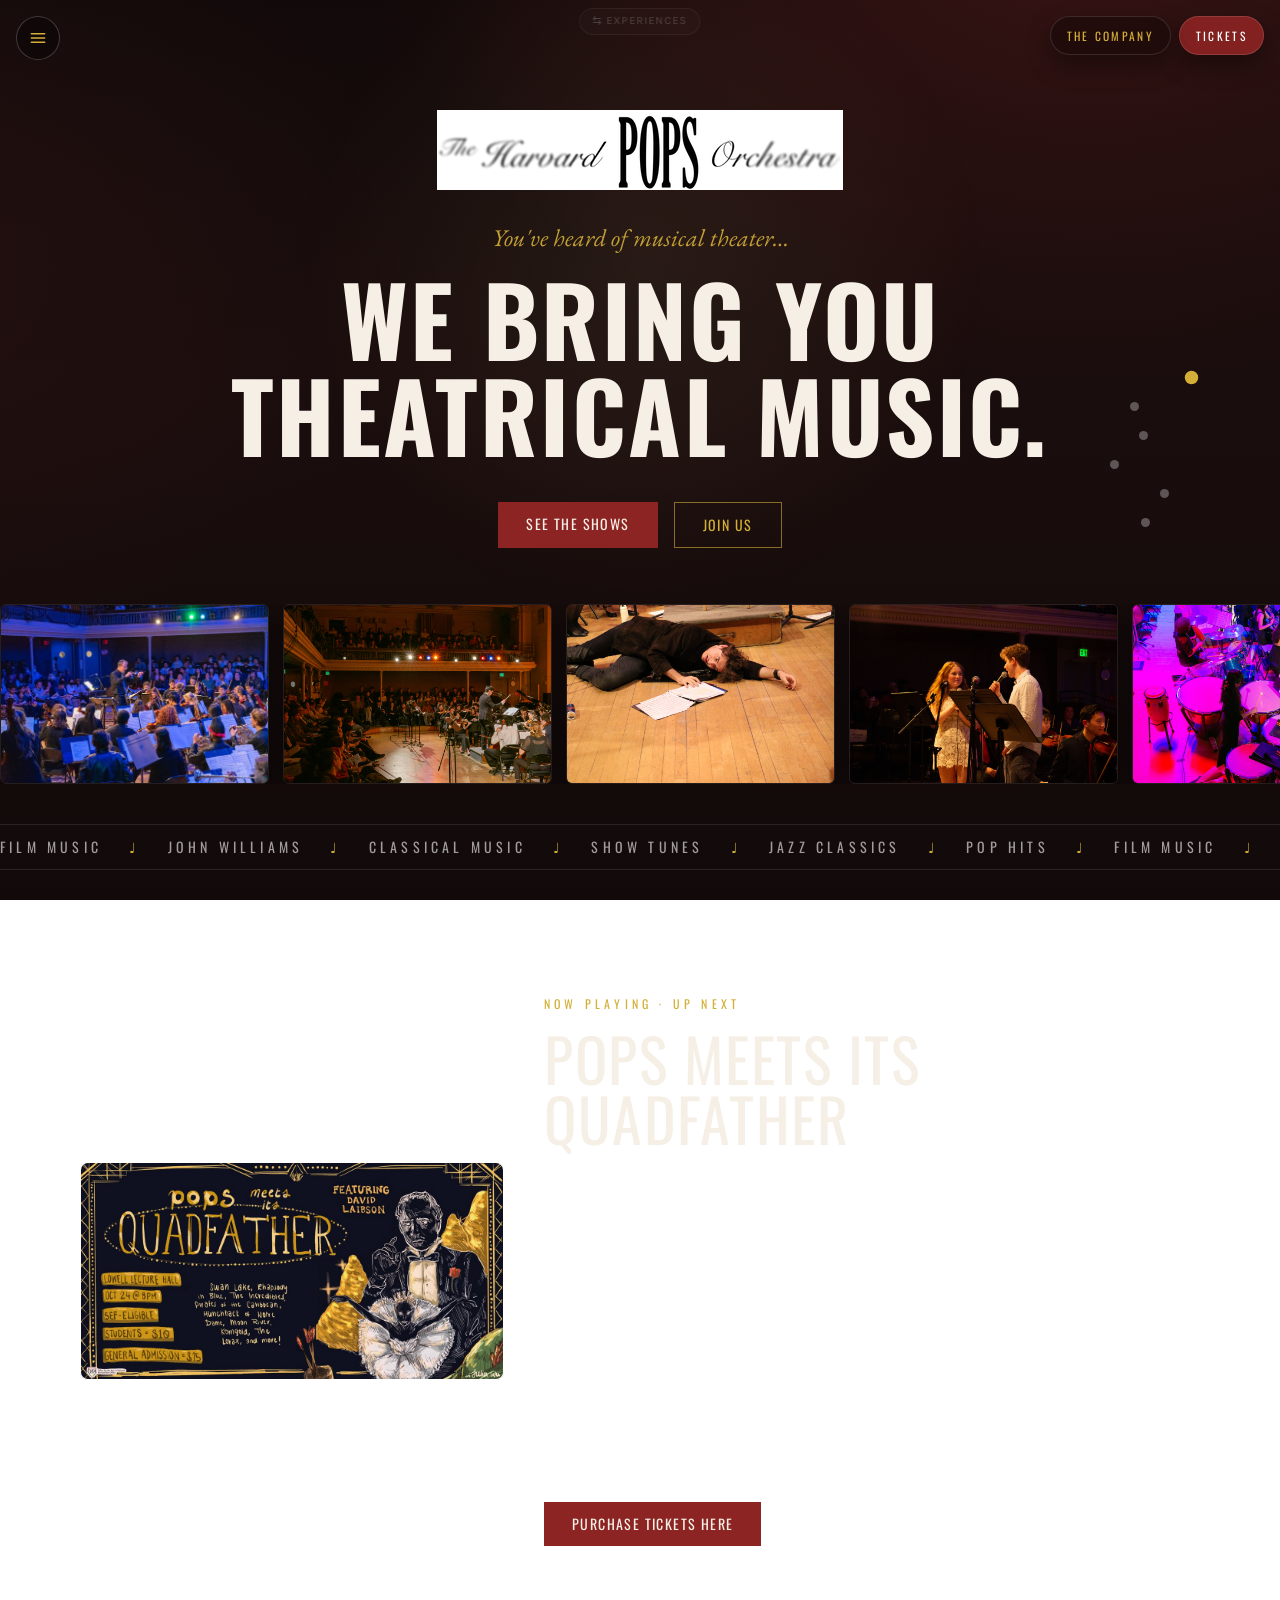
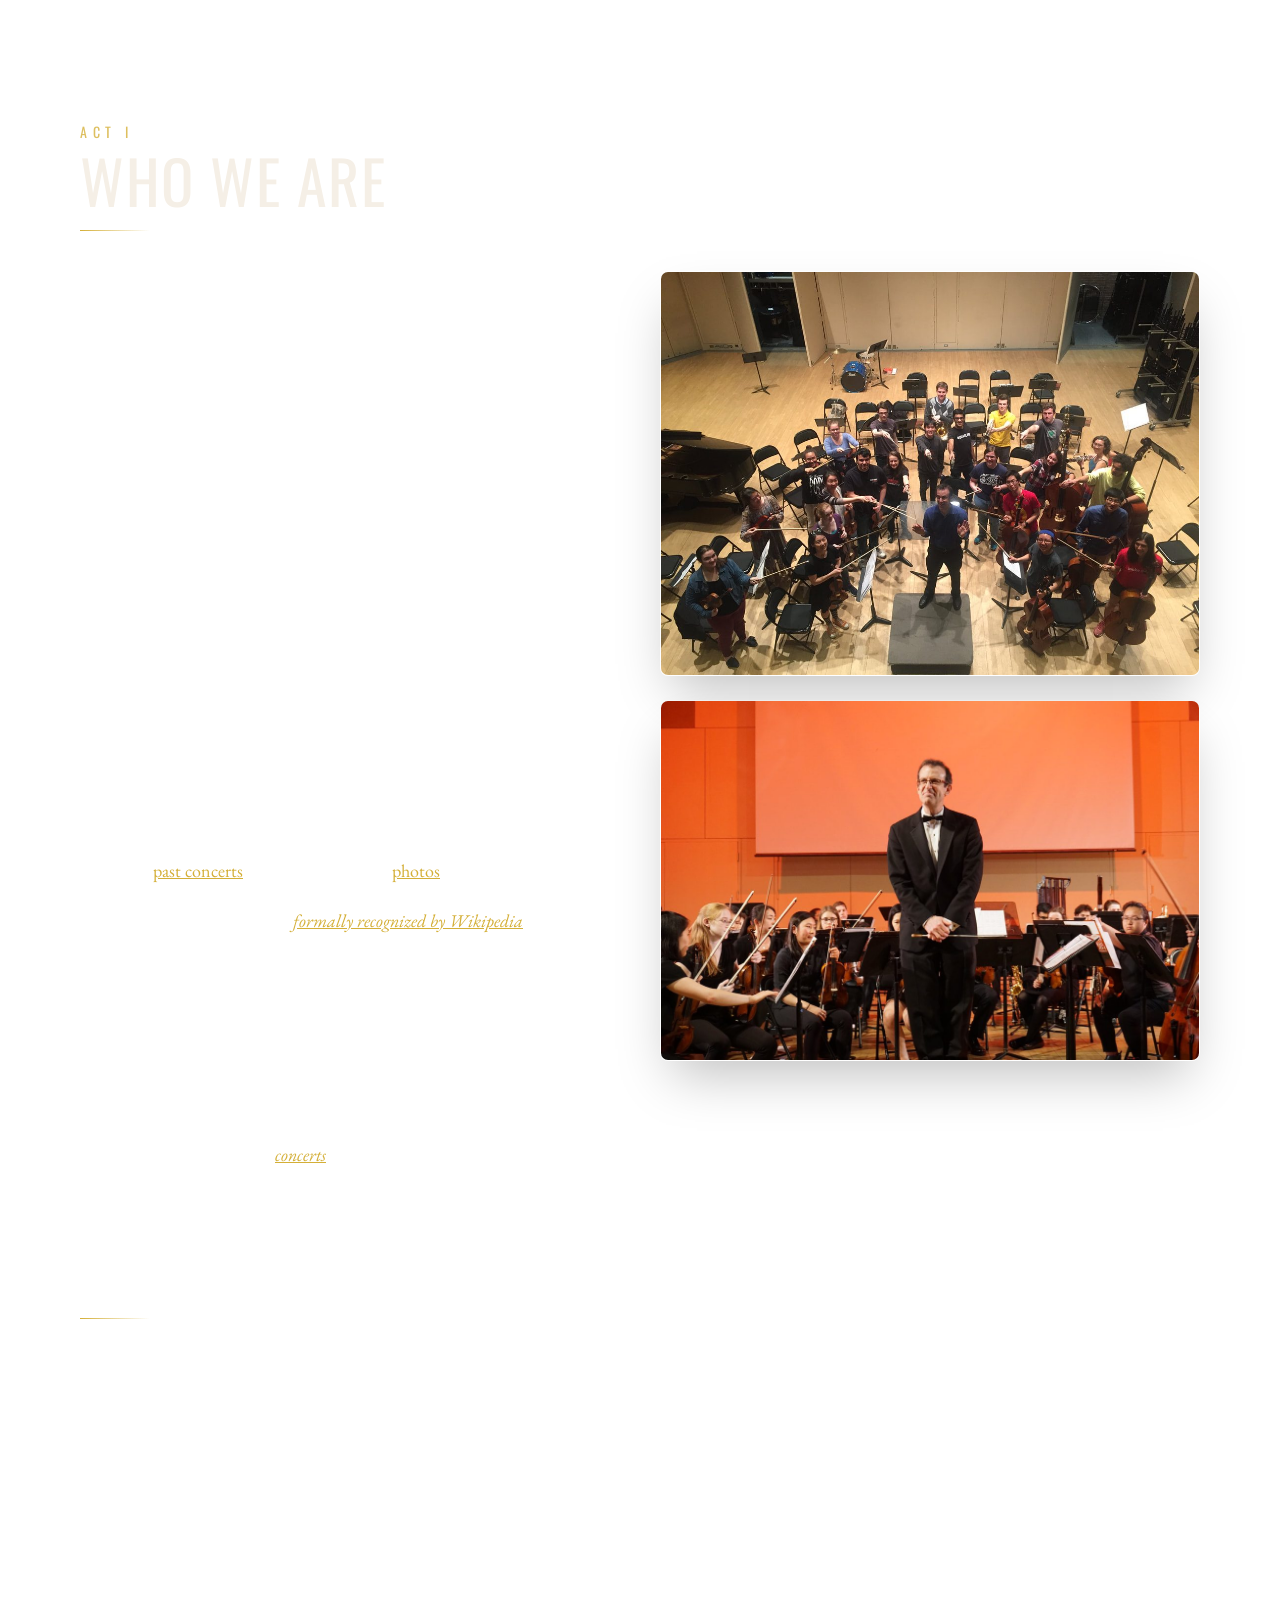
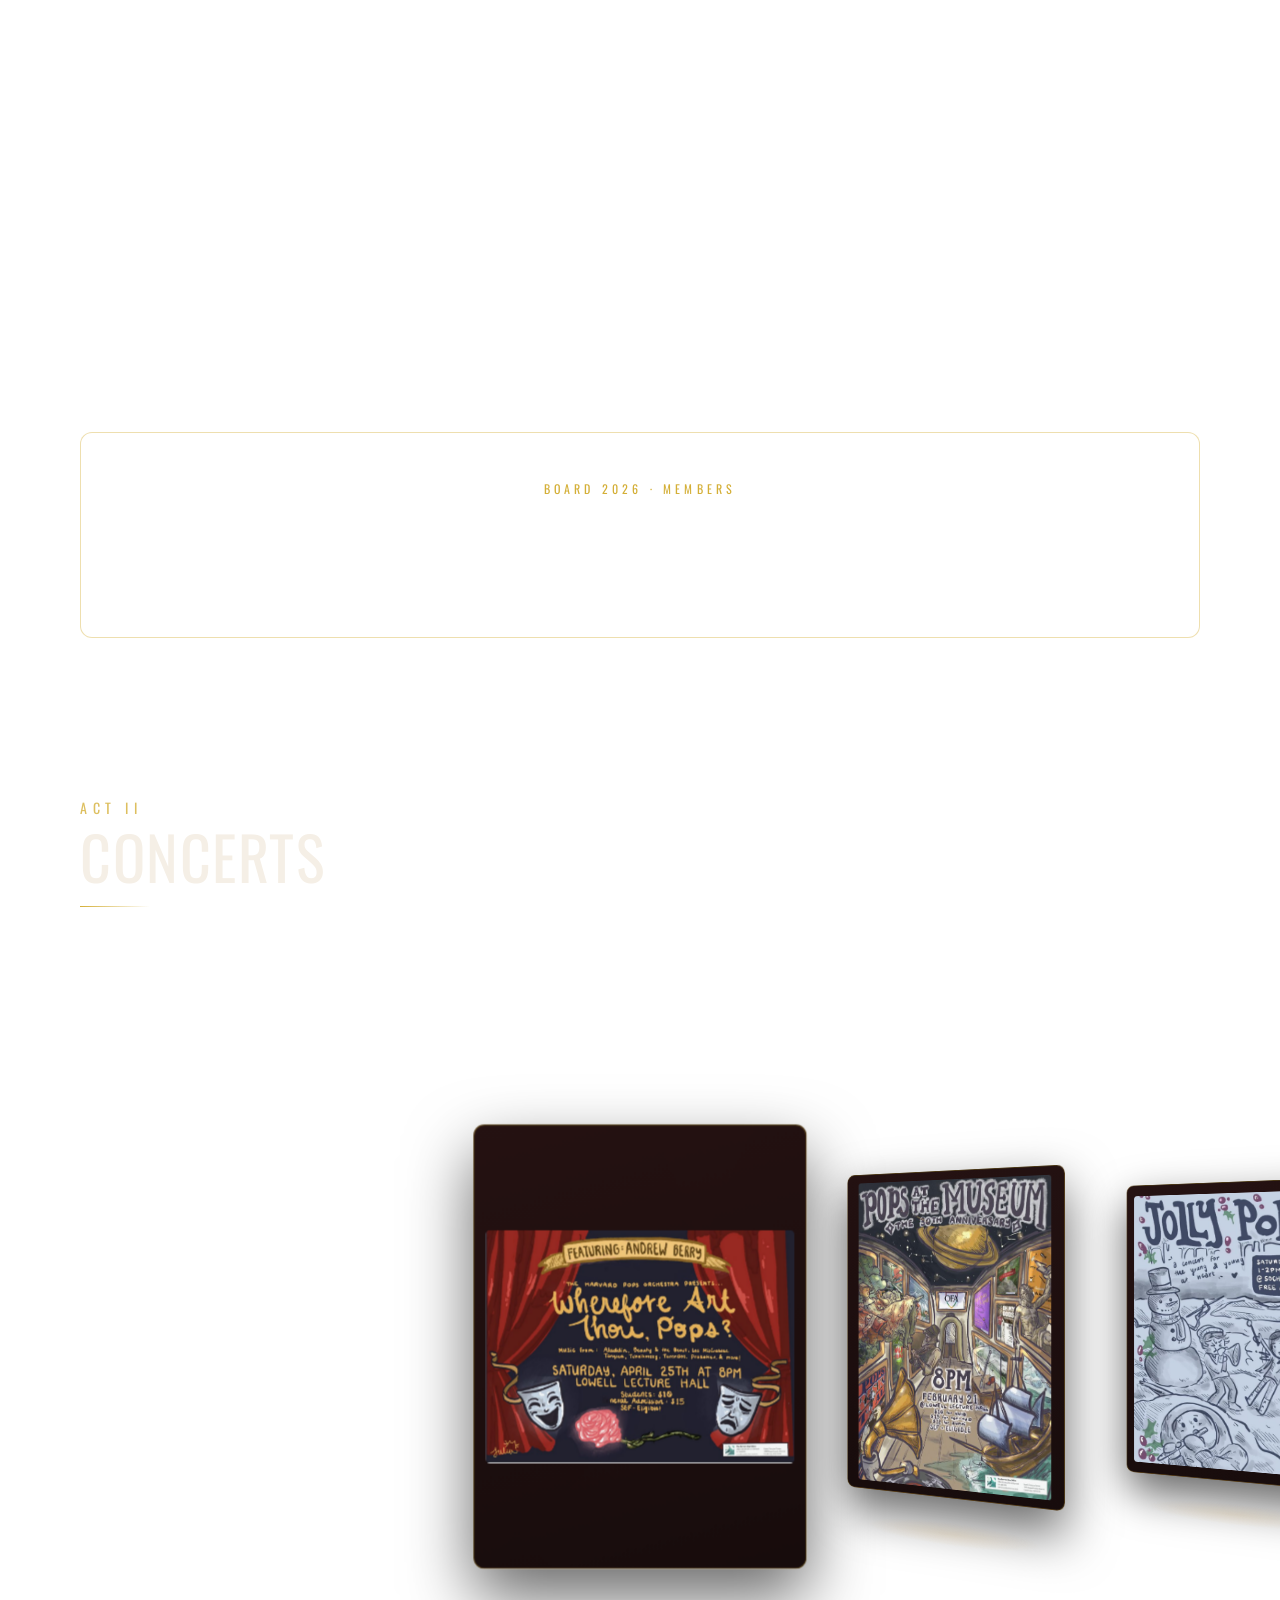
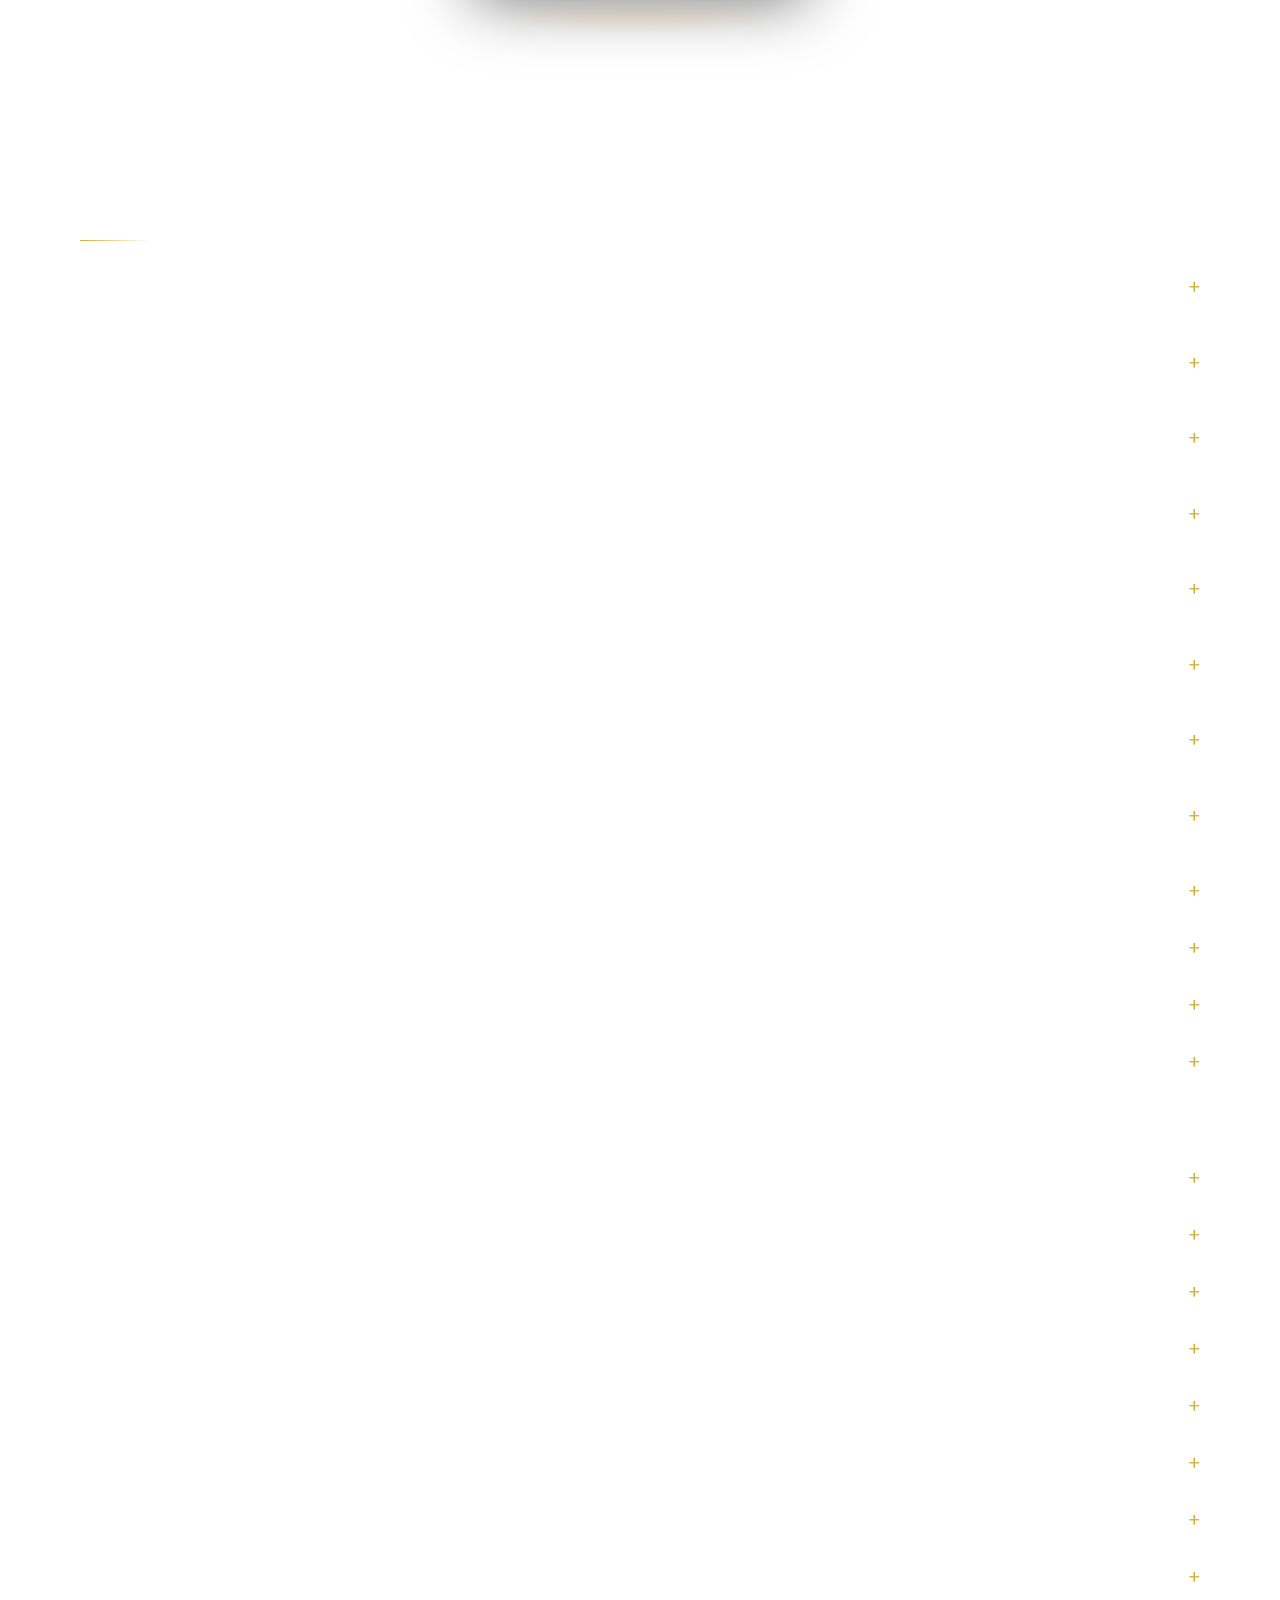
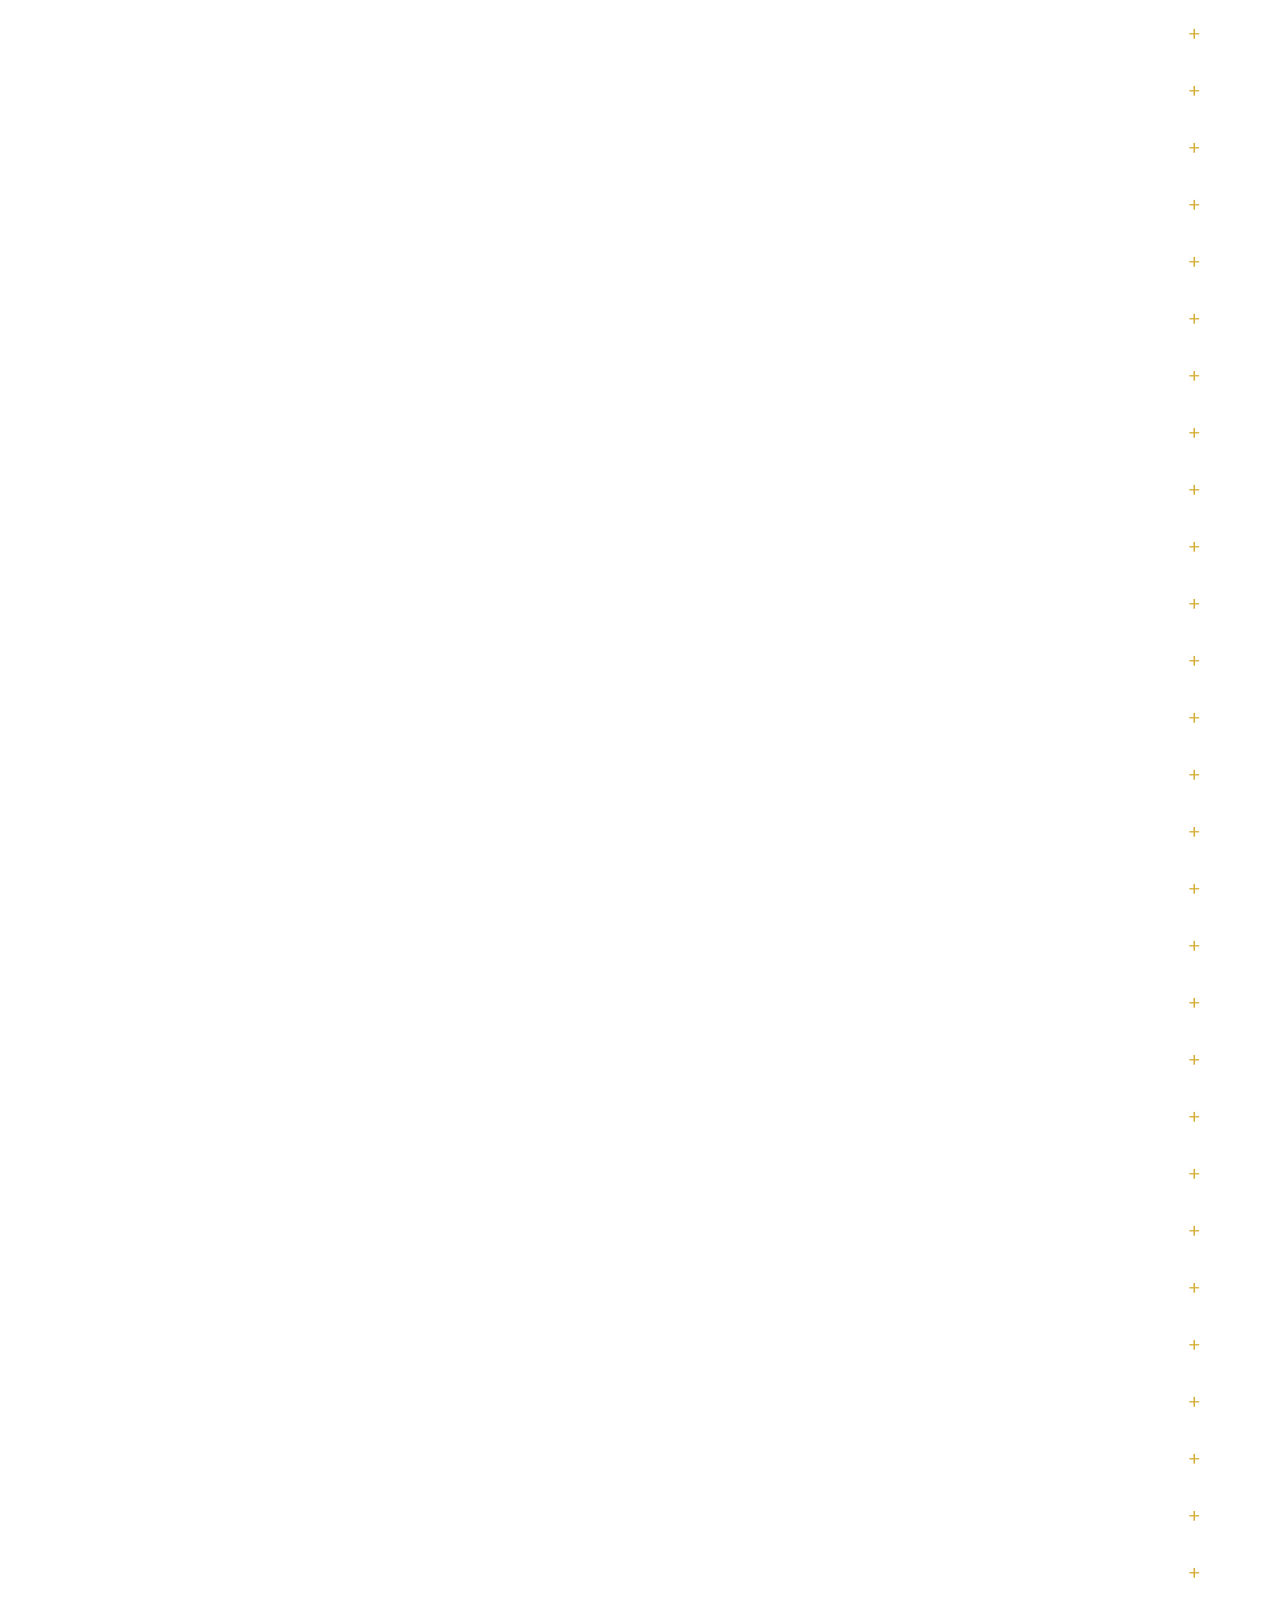
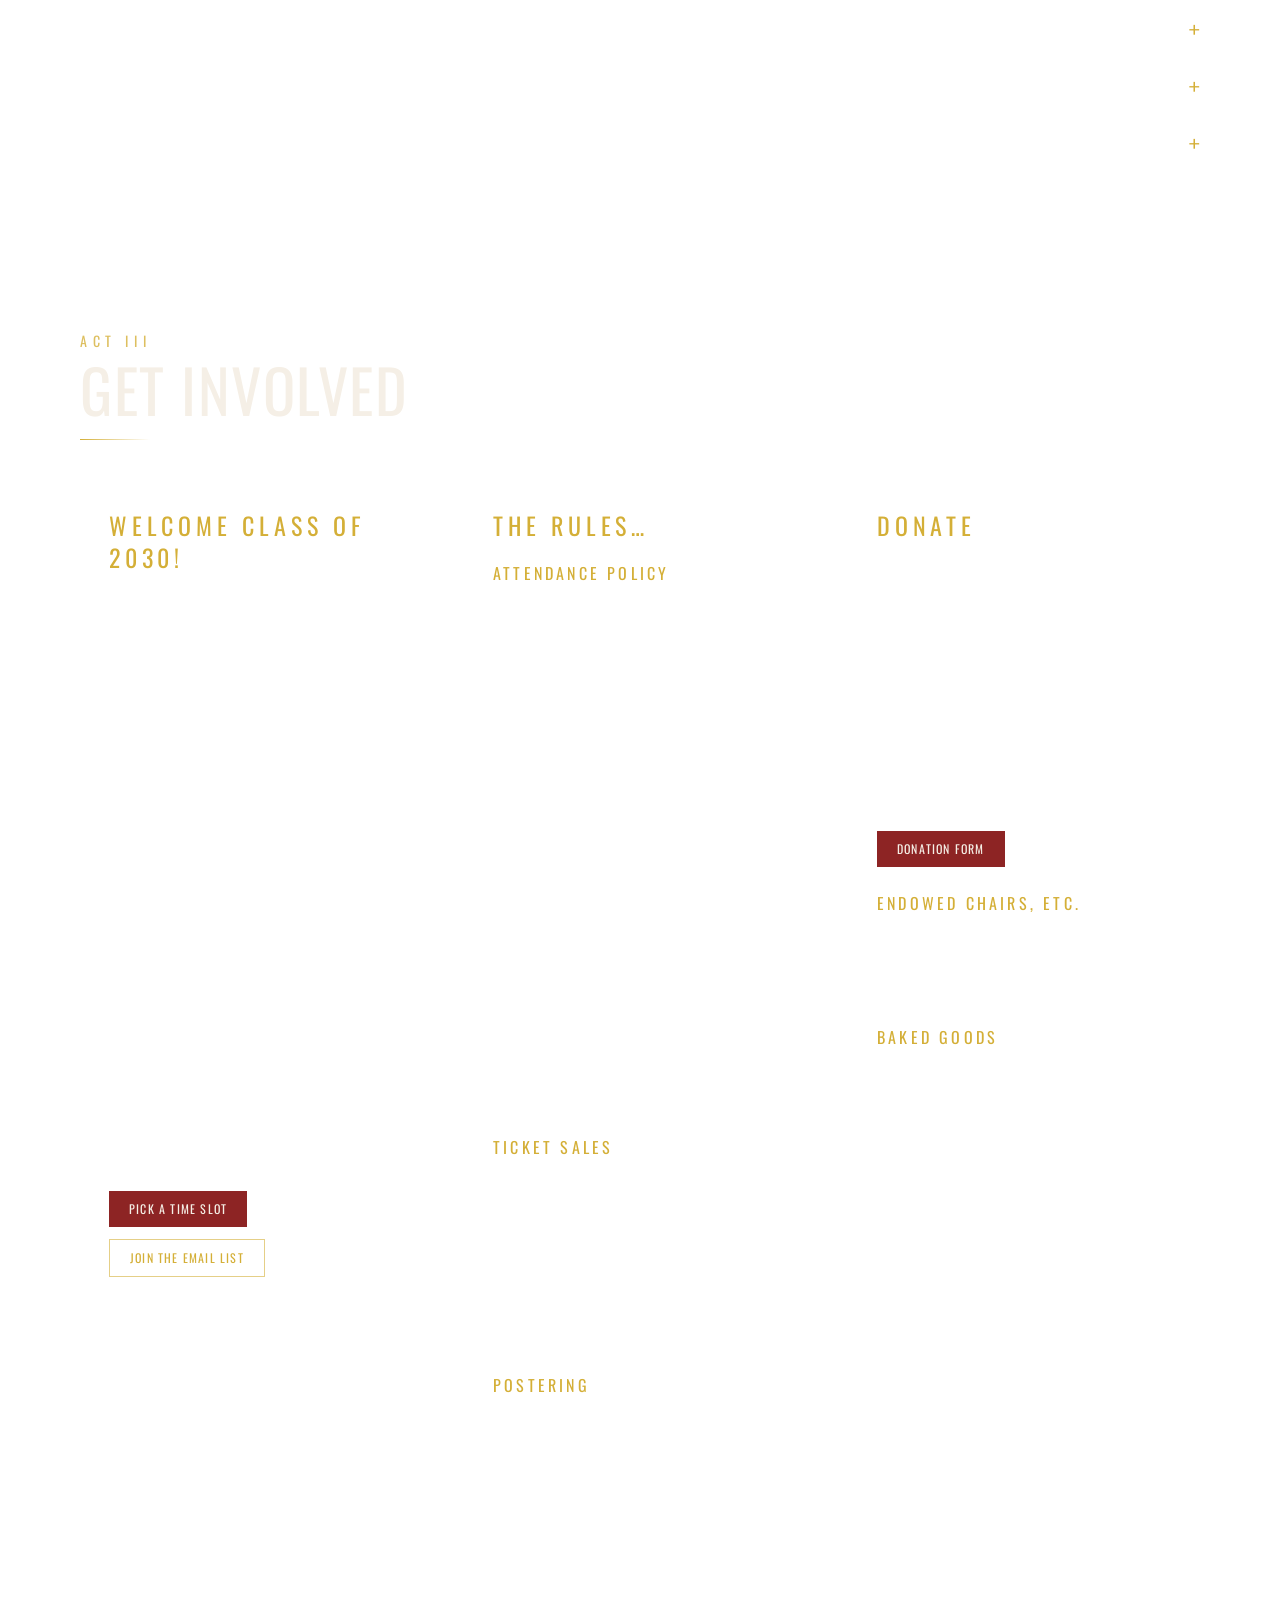
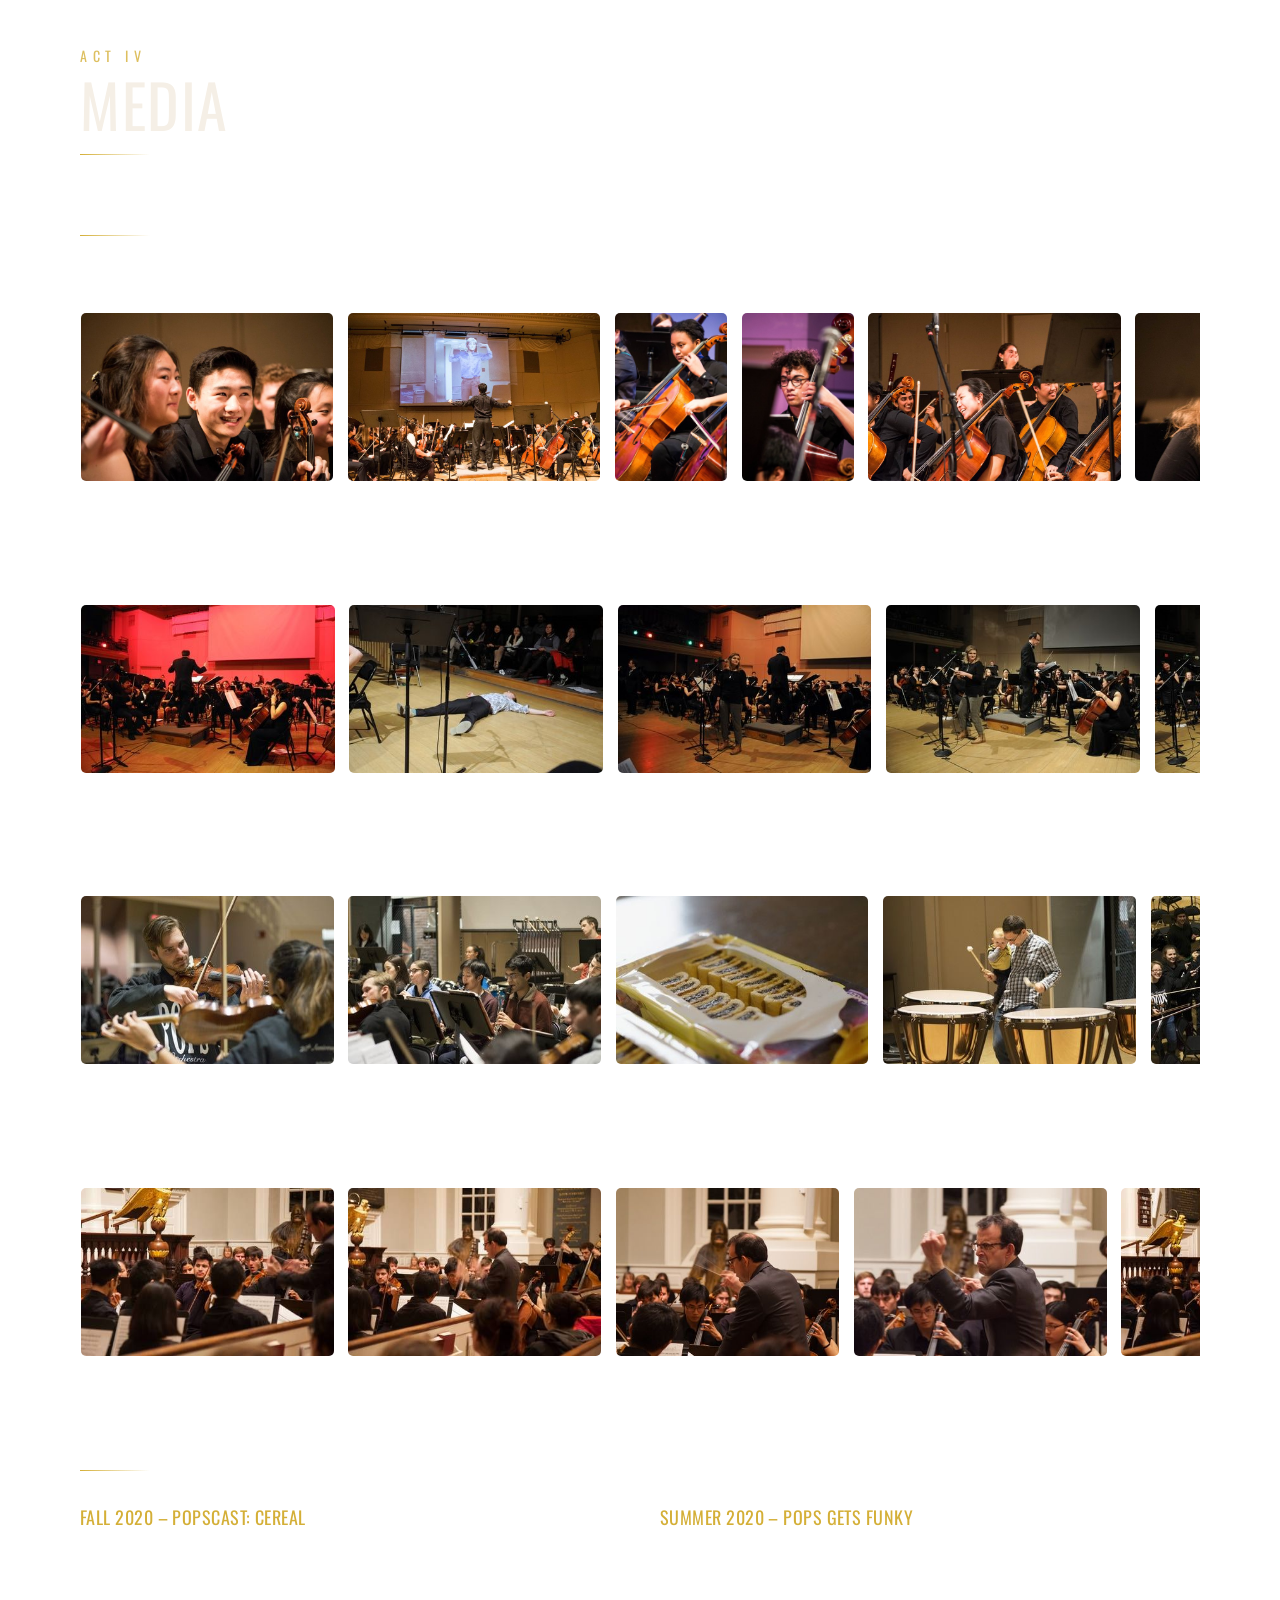
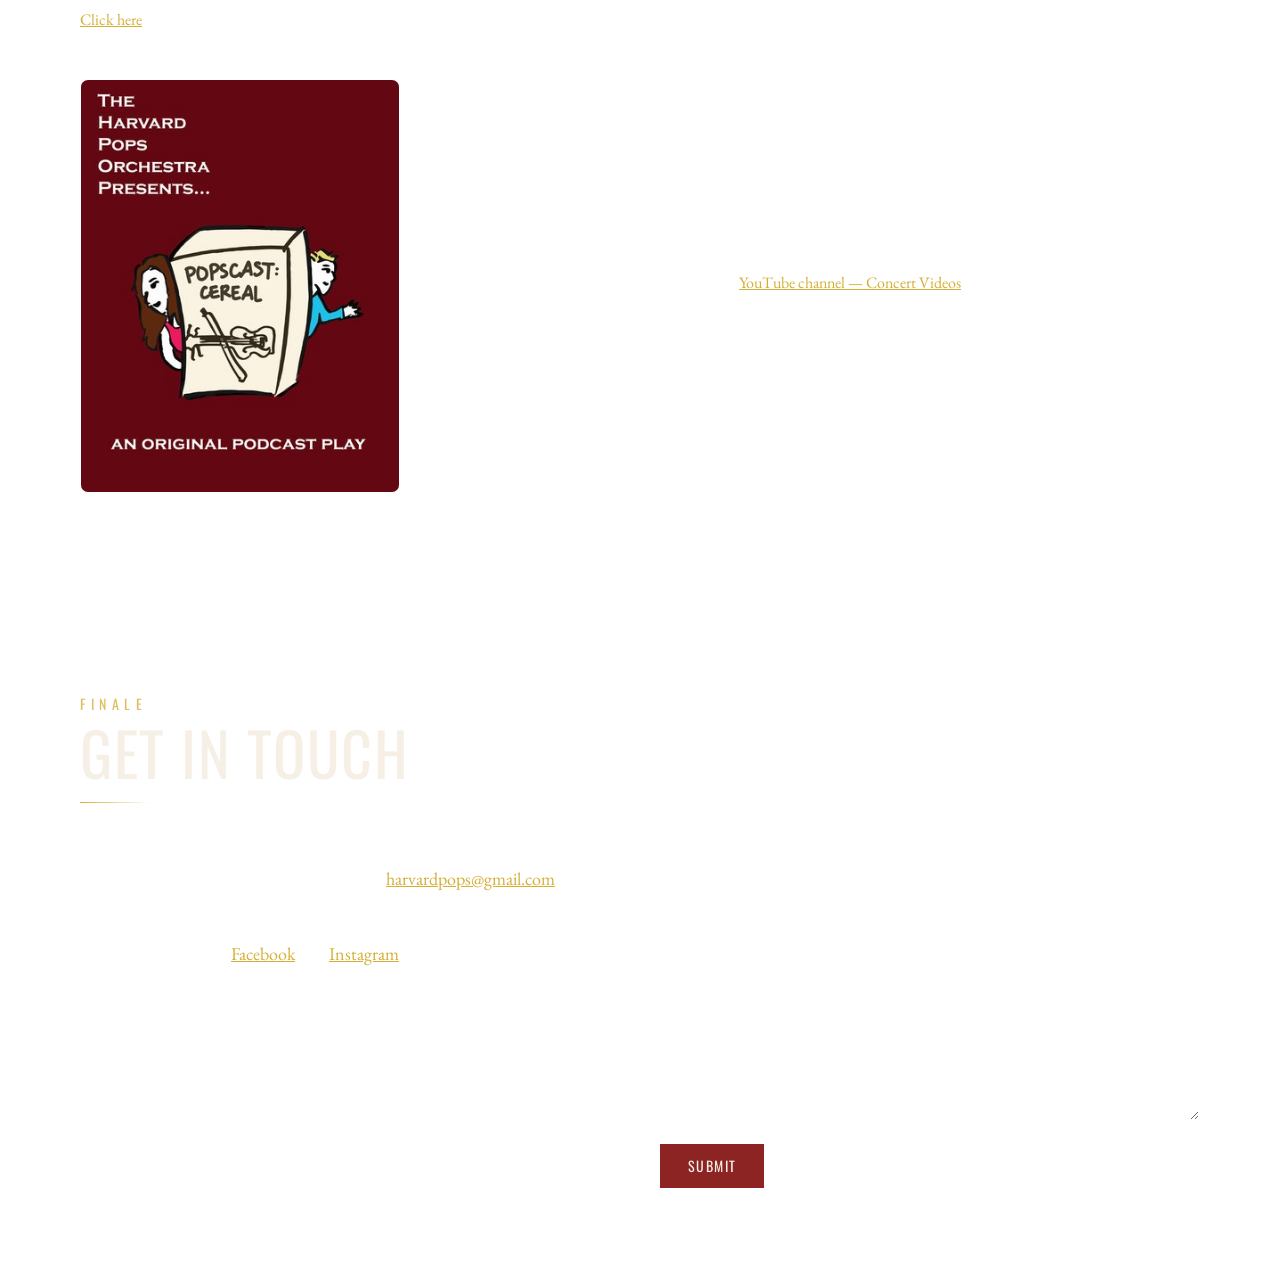
==== commit 0d0f0778: "Move board & members to The Company page; card mechanic site-wide - artistic/company.html: board bec" ====
--- a/artistic/index.html
+++ b/artistic/index.html
@@ -3,8 +3,8 @@
 <head>
 <meta charset="utf-8">
 <meta name="viewport" content="width=device-width, initial-scale=1">
-<title>The Harvard Pops Orchestra &mdash; The Stage Door</title>
-<meta name="description" content="The Harvard Pops Orchestra — you've heard of musical theater. We bring you theatrical music.">
+<title>The Harvard Pops Orchestra — The Stage Door</title>
+<meta name="description" content="The Harvard Pops Orchestra — you&#x27;ve heard of musical theater. We bring you theatrical music.">
 <link rel="icon" href="../assets/img/logo/logo-inverted.png">
 <link rel="preconnect" href="https://fonts.googleapis.com">
 <link rel="preconnect" href="https://fonts.gstatic.com" crossorigin>
@@ -23,70 +23,47 @@
   h1,h2,h3,.font-display { font-family: 'Oswald', sans-serif; }
   ::selection { background: #d4af37; color: #120a0a; }
 
-  /* spotlight that follows the cursor */
   #spotlight {
     position: fixed; inset: 0; pointer-events: none; z-index: 5;
     background: radial-gradient(500px 500px at var(--mx, 50%) var(--my, 30%), rgba(255,220,150,0.07), transparent 70%);
   }
-
-  /* floating music notes */
-  .note { position: absolute; color: rgba(212,175,55,0.22); user-select: none;
-          animation: drift linear infinite; }
+  .note { position: absolute; color: rgba(212,175,55,0.22); user-select: none; animation: drift linear infinite; }
   @keyframes drift {
     0%   { transform: translateY(15vh) rotate(-8deg); opacity: 0; }
     12%  { opacity: 1; }
     88%  { opacity: 1; }
     100% { transform: translateY(-110vh) rotate(10deg); opacity: 0; }
   }
-
-  /* reveal on scroll */
   .reveal { opacity: 0; transform: translateY(26px); transition: opacity .8s ease, transform .8s ease; }
   .reveal.shown { opacity: 1; transform: none; }
 
-  /* hero filmstrip */
   .filmstrip { display: flex; gap: 14px; width: max-content; animation: filmscroll 60s linear infinite; }
   .filmstrip img { height: 180px; width: auto; border-radius: 6px;
                    box-shadow: 0 10px 30px rgba(0,0,0,.5); border: 1px solid rgba(255,255,255,.08); }
   @keyframes filmscroll { from { transform: translateX(0); } to { transform: translateX(-50%); } }
-
-  /* marquee */
   .marquee { overflow: hidden; }
   .marquee-track { display: inline-block; white-space: nowrap; animation: marquee 30s linear infinite; }
   @keyframes marquee { from { transform: translateX(0); } to { transform: translateX(-50%); } }
 
-  /* ---------------- poster wall ---------------- */
-  .poster-wall { columns: 2; column-gap: 1.1rem; }
-  @media (min-width: 640px) { .poster-wall { columns: 3; } }
-  @media (min-width: 1024px) { .poster-wall { columns: 4; } }
-  .poster-card {
-    break-inside: avoid; margin-bottom: 1.1rem; cursor: pointer; position: relative;
-    perspective: 1100px; outline: none;
-    animation: bob 7s ease-in-out infinite;
-  }
-  .poster-card:nth-child(3n) { animation-delay: -2.3s; animation-duration: 8s; }
-  .poster-card:nth-child(3n+1) { animation-delay: -4.6s; animation-duration: 7.4s; }
-  .poster-card:nth-child(5n) { animation-duration: 9s; }
-  @keyframes bob { 0%,100% { transform: translateY(0) rotate(0.0deg); } 50% { transform: translateY(-7px) rotate(0.4deg); } }
+  /* ------- featured poster card (Up Next) ------- */
+  .poster-card { cursor: pointer; position: relative; perspective: 1100px; outline: none;
+    animation: bob 7s ease-in-out infinite; }
+  @keyframes bob { 0%,100% { transform: translateY(0) rotate(0deg); } 50% { transform: translateY(-7px) rotate(0.4deg); } }
   .poster-card:hover, .poster-card:focus-visible { animation-play-state: paused; }
-  .poster-inner {
-    position: relative; transform-style: preserve-3d;
+  .poster-inner { position: relative; transform-style: preserve-3d;
     transition: transform .7s cubic-bezier(.2,.75,.25,1);
-    transform: rotateX(var(--rx, 0deg)) rotateY(var(--ry, 0deg));
-  }
+    transform: rotateX(var(--rx, 0deg)) rotateY(var(--ry, 0deg)); }
   .poster-card.flipped .poster-inner { transform: rotateY(180deg); }
   .poster-card:focus-visible { box-shadow: 0 0 0 3px #d4af37; border-radius: 8px; }
   .poster-face { backface-visibility: hidden; -webkit-backface-visibility: hidden; border-radius: 8px; overflow: hidden; }
   .poster-front img { display: block; width: 100%;
     box-shadow: 0 16px 36px rgba(0,0,0,.55); border: 1px solid rgba(255,255,255,.08); border-radius: 8px; }
-  .poster-back {
-    position: absolute; inset: 0; transform: rotateY(180deg);
+  .poster-back { position: absolute; inset: 0; transform: rotateY(180deg);
     background: linear-gradient(160deg, #2b1313, #1a0d0d);
-    border: 1px solid rgba(212,175,55,.35);
-    padding: 1rem; display: flex; flex-direction: column;
-  }
-
-  /* ---------------- the concert shelf (floating, turnable albums) ---------------- */
-  #shelfStage {
+    border: 1px solid rgba(212,175,55,.35); padding: 1rem; display: flex; flex-direction: column; }
+
+  /* ------- the shelf (floating, turnable albums) ------- */
+  .shelf-stage {
     position: relative; height: min(64vh, 600px); min-height: 440px;
     width: 100vw; margin-left: calc(50% - 50vw);
     overflow-x: clip; overflow-y: visible;
@@ -127,8 +104,16 @@
     0%,100% { transform: translateX(-50%) scaleX(1); opacity: .9; }
     50%     { transform: translateX(-50%) scaleX(.8); opacity: .55; }
   }
-
-  /* ---------------- board flip cards ---------------- */
+  /* photo variant: headshot fills the card, name label at the foot */
+  .album--photo .album-front { padding: 0; }
+  .album--photo .album-front img { width: 100%; height: 100%; max-width: none; max-height: none;
+    object-fit: cover; border-radius: 0; }
+  .album-name {
+    position: absolute; inset-inline: 0; bottom: 0; padding: 2.2rem .9rem .8rem;
+    background: linear-gradient(to top, rgba(10,5,5,.95), transparent); text-align: left;
+  }
+
+  /* ------- flip cards (board grid reuse + instrument rosters) ------- */
   .member-card { perspective: 1000px; cursor: pointer; outline: none; }
   .member-card:focus-visible { box-shadow: 0 0 0 3px #d4af37; border-radius: 10px; }
   .member-inner { position: relative; aspect-ratio: 3/4; transform-style: preserve-3d;
@@ -141,8 +126,14 @@
     background: linear-gradient(to top, rgba(10,5,5,.92), transparent); }
   .member-back { transform: rotateY(180deg); background: linear-gradient(160deg, #2b1313, #170b0b);
     padding: .9rem; display: flex; flex-direction: column; }
-
-  /* photo strips */
+  .inst-front { display: flex; flex-direction: column; align-items: center; justify-content: center;
+    text-align: center; background: linear-gradient(165deg, #2b1414, #160b0b); padding: 1rem;
+    border: 1px solid rgba(212,175,55,.3); }
+  .inst-card { animation: bob 8s ease-in-out infinite; }
+  .inst-card:nth-child(3n) { animation-delay: -2.7s; }
+  .inst-card:nth-child(3n+1) { animation-delay: -5.4s; }
+  .inst-card:hover, .inst-card:focus-visible { animation-play-state: paused; }
+
   .strip { display: flex; gap: .8rem; overflow-x: auto; padding-bottom: .6rem;
     scrollbar-width: thin; scrollbar-color: #8d2424 transparent; }
   .strip-item { flex: 0 0 auto; }
@@ -150,7 +141,6 @@
     border: 1px solid rgba(255,255,255,.1); transition: transform .4s; }
   .strip-item:hover img { transform: scale(1.04); }
 
-  /* dot nav */
   #dotNav { position: fixed; right: 14px; top: 50%; transform: translateY(-50%); z-index: 60;
     display: flex; flex-direction: column; gap: 14px; }
   .dot-link { display: flex; align-items: center; justify-content: flex-end; gap: 8px; }
@@ -161,18 +151,20 @@
   .dot-link:hover .dot-label { color: rgba(255,255,255,.75); }
   @media (max-width: 767px) { #dotNav { display: none; } }
 
-  /* overlay menu */
   #menuOverlay { position: fixed; inset: 0; z-index: 85; background: rgba(12,6,6,.96);
     backdrop-filter: blur(6px); display: none; }
   #menuOverlay.open { display: flex; }
   .menu-link { font-family: 'Oswald'; text-transform: uppercase; letter-spacing: .2em;
     font-size: clamp(1.3rem, 3.5vw, 2.2rem); color: #f5efe6; padding: .4rem 0; transition: color .25s; }
   .menu-link:hover { color: #d4af37; }
-
   .gold-rule { width: 70px; height: 1px; background: linear-gradient(90deg, #d4af37, transparent); }
+  .top-pill { padding: .625rem 1rem; border-radius: 9999px; font-family: 'Oswald';
+    text-transform: uppercase; letter-spacing: .2em; font-size: .72rem;
+    border: 1px solid rgba(255,255,255,.12); box-shadow: 0 10px 25px rgba(0,0,0,.4);
+    transition: background .25s, color .25s, border-color .25s; }
 
   @media (prefers-reduced-motion: reduce) {
-    .filmstrip, .marquee-track, .poster-card, .note { animation: none !important; }
+    .filmstrip, .marquee-track, .poster-card, .note, .album-float, .album-shadow, .inst-card { animation: none !important; }
     html { scroll-behavior: auto; }
     .reveal { opacity: 1; transform: none; transition: none; }
   }
@@ -188,18 +180,17 @@
           bg-white/5 text-white/50 backdrop-blur-sm border border-white/15
           opacity-40 hover:opacity-100 transition-opacity duration-300">&#8646; experiences</a>
 
-<!-- corner menu button -->
 <button id="menuBtn" onclick="openMenu()" aria-label="Open menu"
         class="fixed top-4 left-4 z-[88] w-11 h-11 rounded-full border border-white/20 bg-black/30 backdrop-blur
                flex items-center justify-center text-gold hover:border-gold transition-colors">
   <svg class="w-5 h-5" fill="none" stroke="currentColor" viewBox="0 0 24 24"><path stroke-linecap="round" stroke-width="1.8" d="M4 7h16M4 12h16M4 17h16"/></svg>
 </button>
 
-<a href="https://boxoffice.harvard.edu/Online/default.asp?BOparam::WScontent::loadArticle::permalink=harvard-pops-orchestra" target="_blank" rel="noopener"
-   class="fixed top-4 right-4 z-[88] px-4 py-2.5 rounded-full bg-crimson/90 hover:bg-crimson text-white
-          font-display uppercase tracking-widest text-xs border border-white/10 shadow-lg shadow-black/40 transition-colors">
-  Tickets
-</a>
+<div class="fixed top-4 right-4 z-[88] flex gap-2">
+  <a href="company.html" class="top-pill bg-black/30 text-gold border-gold/50 hover:bg-gold hover:text-ink backdrop-blur">The Company</a>
+  <a href="https://boxoffice.harvard.edu/Online/default.asp?BOparam::WScontent::loadArticle::permalink=harvard-pops-orchestra" target="_blank" rel="noopener"
+     class="top-pill bg-crimson/90 hover:bg-crimson text-white border-white/10">Tickets</a>
+</div>
 
 <div id="menuOverlay" role="dialog" aria-label="Menu">
   <button onclick="closeMenu()" aria-label="Close menu" class="absolute top-5 left-5 w-11 h-11 rounded-full border border-white/20 text-white/80 hover:text-gold flex items-center justify-center text-2xl">&times;</button>
@@ -210,6 +201,7 @@
 <a href="#act-3" class="menu-link" onclick="closeMenu()">Act III &middot; Get Involved</a>
 <a href="#act-4" class="menu-link" onclick="closeMenu()">Act IV &middot; Media</a>
 <a href="#finale" class="menu-link" onclick="closeMenu()">Finale &middot; Contact</a>
+    <a href="company.html" class="menu-link" onclick="closeMenu()">The Company &middot; Board &amp; Members</a>
     <div class="gold-rule my-5 mx-auto"></div>
     <a href="https://www.youtube.com/@harvardpops4523" target="_blank" rel="noopener" class="menu-link !text-base">Concert Videos &#8599;</a>
     <a href="http://popsalumni.sigs.harvard.edu/" target="_blank" rel="noopener" class="menu-link !text-base">Alumni &#8599;</a>
@@ -254,7 +246,7 @@
 <img src="../assets/img/hero/more-acting.jpg" alt="Act Act Act" title="More Acting!!" loading="lazy">
 <img src="../assets/img/hero/whatever-this-is.jpg" alt="We do silly things. Orchestra member runs around dressed in green screen suit." title="Whatever this is..." loading="lazy"></div>
   </div>
-  <div class="relative z-10 mt-10 marquee border-y border-white/10 py-3 text-sm uppercase tracking-[0.3em] text-white/60 font-display" aria-hidden="false">
+  <div class="relative z-10 mt-10 marquee border-y border-white/10 py-3 text-sm uppercase tracking-[0.3em] text-white/60 font-display">
     <div class="marquee-track"><a href="https://www.youtube.com/watch?v=oSlNvcH6evg" target="_blank" rel="noopener" class="hover:text-gold transition-colors">film music</a> <span class='text-gold mx-5'>&#9833;</span> <a href="https://youtu.be/9zUfqsCTF0U" target="_blank" rel="noopener" class="hover:text-gold transition-colors">JOHN WILLIAMS</a> <span class='text-gold mx-5'>&#9833;</span> <a href="https://www.youtube.com/watch?v=aVwBd7CEg6I" target="_blank" rel="noopener" class="hover:text-gold transition-colors">classical music</a> <span class='text-gold mx-5'>&#9833;</span> <a href="https://www.youtube.com/watch?v=C7Jb7fNTco8" target="_blank" rel="noopener" class="hover:text-gold transition-colors">Show tunes</a> <span class='text-gold mx-5'>&#9833;</span> <a href="https://youtu.be/dClayVrOO4I" target="_blank" rel="noopener" class="hover:text-gold transition-colors">JAZZ CLASSICS</a> <span class='text-gold mx-5'>&#9833;</span> <a href="https://youtu.be/tGPJboZmoRQ" target="_blank" rel="noopener" class="hover:text-gold transition-colors">POP HITS</a> <span class='text-gold mx-5'>&#9833;</span> <a href="https://www.youtube.com/watch?v=oSlNvcH6evg" target="_blank" rel="noopener" class="hover:text-gold transition-colors">film music</a> <span class='text-gold mx-5'>&#9833;</span> <a href="https://youtu.be/9zUfqsCTF0U" target="_blank" rel="noopener" class="hover:text-gold transition-colors">JOHN WILLIAMS</a> <span class='text-gold mx-5'>&#9833;</span> <a href="https://www.youtube.com/watch?v=aVwBd7CEg6I" target="_blank" rel="noopener" class="hover:text-gold transition-colors">classical music</a> <span class='text-gold mx-5'>&#9833;</span> <a href="https://www.youtube.com/watch?v=C7Jb7fNTco8" target="_blank" rel="noopener" class="hover:text-gold transition-colors">Show tunes</a> <span class='text-gold mx-5'>&#9833;</span> <a href="https://youtu.be/dClayVrOO4I" target="_blank" rel="noopener" class="hover:text-gold transition-colors">JAZZ CLASSICS</a> <span class='text-gold mx-5'>&#9833;</span> <a href="https://youtu.be/tGPJboZmoRQ" target="_blank" rel="noopener" class="hover:text-gold transition-colors">POP HITS</a> <span class='text-gold mx-5'>&#9833;</span></div>
   </div>
 </header>
@@ -314,538 +306,11 @@
 <p>Allen is on the faculty at Northeastern University where he is Music Director of the Wind Ensemble and Concert Band. At Harvard, Allen is also Music Supervisor of the Hasty Pudding Theatricals and Guest Artist in conducting for the Freshman Arts Program.</p></div>
   </div>
 
-  <div class="mt-20">
-    <h3 class="font-display uppercase tracking-[0.2em] text-xl text-white reveal">Board 2026</h3>
-    <p class="text-white/50 text-sm mt-1 reveal">Hover or tap a card to meet them.</p>
-    <div class="gold-rule mt-3 mb-8"></div>
-    <div class="grid grid-cols-2 sm:grid-cols-3 lg:grid-cols-4 gap-5">
-      
-      <div class="member-card" tabindex="0" role="button" aria-label="Jang Choe, Co-Presidents">
-        <div class="member-inner">
-          <div class="member-face member-front">
-            <img src="../assets/img/board/jang-choe.jpg" alt="Jang Choe">
-            <div class="member-label">
-              <p class="font-display uppercase tracking-wider text-white text-sm">Jang Choe</p>
-              <p class="text-[11px] uppercase tracking-widest text-gold">Co-Presidents</p>
-            </div>
-          </div>
-          <div class="member-face member-back">
-            <p class="font-display uppercase tracking-wider text-gold text-xs mb-2">Co-Presidents</p>
-            <p class="font-display uppercase tracking-wide text-white text-base mb-2">Jang Choe</p>
-            <p class="text-[13px] leading-relaxed text-white/80 font-serif overflow-y-auto">Jang is a senior and Pfoho-turned-Leverett resident from Las Vegas, Nevada. He studies HDRB &amp; Economics and plays violin for the Pops. When he&#x27;s not arranging [insert Disney song here], you can find Jang preaching about the importance of scooter safety or trying to find the time to discover new restaurants in Boston.</p>
-          </div>
-        </div>
-      </div>
-
-      <div class="member-card" tabindex="0" role="button" aria-label="Laura Martens, Co-Presidents">
-        <div class="member-inner">
-          <div class="member-face member-front">
-            <img src="../assets/img/board/laura-martens.jpg" alt="Laura Martens">
-            <div class="member-label">
-              <p class="font-display uppercase tracking-wider text-white text-sm">Laura Martens</p>
-              <p class="text-[11px] uppercase tracking-widest text-gold">Co-Presidents</p>
-            </div>
-          </div>
-          <div class="member-face member-back">
-            <p class="font-display uppercase tracking-wider text-gold text-xs mb-2">Co-Presidents</p>
-            <p class="font-display uppercase tracking-wide text-white text-base mb-2">Laura Martens</p>
-            <p class="text-[13px] leading-relaxed text-white/80 font-serif overflow-y-auto">Laura is a senior in Lowell studying German, History &amp; Literature. In Pops shows, she plays devious side characters with terrible European accents (and sometimes the cello). Right now, Laura is probably watching Game of Thrones with her mother and little sister.</p>
-          </div>
-        </div>
-      </div>
-
-      <div class="member-card" tabindex="0" role="button" aria-label="Brian Tollar, Treasurer">
-        <div class="member-inner">
-          <div class="member-face member-front">
-            <img src="../assets/img/board/brian-tollar.jpg" alt="Brian Tollar">
-            <div class="member-label">
-              <p class="font-display uppercase tracking-wider text-white text-sm">Brian Tollar</p>
-              <p class="text-[11px] uppercase tracking-widest text-gold">Treasurer</p>
-            </div>
-          </div>
-          <div class="member-face member-back">
-            <p class="font-display uppercase tracking-wider text-gold text-xs mb-2">Treasurer</p>
-            <p class="font-display uppercase tracking-wide text-white text-base mb-2">Brian Tollar</p>
-            <p class="text-[13px] leading-relaxed text-white/80 font-serif overflow-y-auto">Brian is a sophomore in Lowell wanting to study electrical engineering. When he’s not playing cello in Pops, you can find him in the Crimson Cellos or in a random pit for a musical. When not playing cello, he loves to roam around Boston and find new views.</p>
-          </div>
-        </div>
-      </div>
-
-      <div class="member-card" tabindex="0" role="button" aria-label="Elizabeth Plank, Operations Director">
-        <div class="member-inner">
-          <div class="member-face member-front">
-            <img src="../assets/img/board/elizabeth-plank.jpg" alt="Elizabeth Plank">
-            <div class="member-label">
-              <p class="font-display uppercase tracking-wider text-white text-sm">Elizabeth Plank</p>
-              <p class="text-[11px] uppercase tracking-widest text-gold">Operations Director</p>
-            </div>
-          </div>
-          <div class="member-face member-back">
-            <p class="font-display uppercase tracking-wider text-gold text-xs mb-2">Operations Director</p>
-            <p class="font-display uppercase tracking-wide text-white text-base mb-2">Elizabeth Plank</p>
-            <p class="text-[13px] leading-relaxed text-white/80 font-serif overflow-y-auto">Elizabeth is a junior in Leverett studying Human Developmental and Regenerative Biology and Global Health and Health Policy. She is one of five thousand Harvard students that play violin and piano. Her other strikingly unique hobbies include baking and socializing.</p>
-          </div>
-        </div>
-      </div>
-
-      <div class="member-card" tabindex="0" role="button" aria-label="Madeleine Chang, Creative Team Director">
-        <div class="member-inner">
-          <div class="member-face member-front">
-            <img src="../assets/img/board/madeleine-chang.jpg" alt="Madeleine Chang">
-            <div class="member-label">
-              <p class="font-display uppercase tracking-wider text-white text-sm">Madeleine Chang</p>
-              <p class="text-[11px] uppercase tracking-widest text-gold">Creative Team Director</p>
-            </div>
-          </div>
-          <div class="member-face member-back">
-            <p class="font-display uppercase tracking-wider text-gold text-xs mb-2">Creative Team Director</p>
-            <p class="font-display uppercase tracking-wide text-white text-base mb-2">Madeleine Chang</p>
-            <p class="text-[13px] leading-relaxed text-white/80 font-serif overflow-y-auto">Madeleine usually goes by Mady and is a sophomore in Eliot from Southern California planning to study Human Biology, Behavior, and Evolution. She enjoys playing viola, writing Oscar-winning storylines for Pops, running sometimes, and watching movies (scrolling through 30-second movie clips on Instagram reels).</p>
-          </div>
-        </div>
-      </div>
-
-      <div class="member-card" tabindex="0" role="button" aria-label="Winston Wang, Creative Team Director">
-        <div class="member-inner">
-          <div class="member-face member-front">
-            <img src="../assets/img/board/winston-wang.jpg" alt="Winston Wang">
-            <div class="member-label">
-              <p class="font-display uppercase tracking-wider text-white text-sm">Winston Wang</p>
-              <p class="text-[11px] uppercase tracking-widest text-gold">Creative Team Director</p>
-            </div>
-          </div>
-          <div class="member-face member-back">
-            <p class="font-display uppercase tracking-wider text-gold text-xs mb-2">Creative Team Director</p>
-            <p class="font-display uppercase tracking-wide text-white text-base mb-2">Winston Wang</p>
-            <p class="text-[13px] leading-relaxed text-white/80 font-serif overflow-y-auto">Winston Wang is a junior in Currier studying Physics and Mathematics. Outside of playing viola for Pops, he&#x27;s climbing, playing cards, baking, and more generally, finding any reason possible to not sleep.</p>
-          </div>
-        </div>
-      </div>
-
-      <div class="member-card" tabindex="0" role="button" aria-label="Josetta Wang, Social Chair">
-        <div class="member-inner">
-          <div class="member-face member-front">
-            <img src="../assets/img/board/josetta-wang.jpg" alt="Josetta Wang">
-            <div class="member-label">
-              <p class="font-display uppercase tracking-wider text-white text-sm">Josetta Wang</p>
-              <p class="text-[11px] uppercase tracking-widest text-gold">Social Chair</p>
-            </div>
-          </div>
-          <div class="member-face member-back">
-            <p class="font-display uppercase tracking-wider text-gold text-xs mb-2">Social Chair</p>
-            <p class="font-display uppercase tracking-wide text-white text-base mb-2">Josetta Wang</p>
-            <p class="text-[13px] leading-relaxed text-white/80 font-serif overflow-y-auto">Josetta Wang is a sophomore in Mather from hot and humid West Palm Beach, FL! When she is not eating, she’s playing piano for HRDC or Pops, terrorizing the creative team with unhinged plot point ideas, or probably (trying to) catch up on her assigned readings.</p>
-          </div>
-        </div>
-      </div>
-
-      <div class="member-card" tabindex="0" role="button" aria-label="Jessie Wang, Social Chair">
-        <div class="member-inner">
-          <div class="member-face member-front">
-            <img src="../assets/img/board/jessie-wang.jpg" alt="Jessie Wang">
-            <div class="member-label">
-              <p class="font-display uppercase tracking-wider text-white text-sm">Jessie Wang</p>
-              <p class="text-[11px] uppercase tracking-widest text-gold">Social Chair</p>
-            </div>
-          </div>
-          <div class="member-face member-back">
-            <p class="font-display uppercase tracking-wider text-gold text-xs mb-2">Social Chair</p>
-            <p class="font-display uppercase tracking-wide text-white text-base mb-2">Jessie Wang</p>
-            <p class="text-[13px] leading-relaxed text-white/80 font-serif overflow-y-auto">Jessie Wang is a junior in Eliot studying HDRB with a secondary in Computer Science. She plays the flute in Pops and enjoys YouTube Shorts and fruit carving.</p>
-          </div>
-        </div>
-      </div>
-
-      <div class="member-card" tabindex="0" role="button" aria-label="Josetta Wang, Snack Sensei">
-        <div class="member-inner">
-          <div class="member-face member-front">
-            <img src="../assets/img/board/josetta-wang.jpg" alt="Josetta Wang">
-            <div class="member-label">
-              <p class="font-display uppercase tracking-wider text-white text-sm">Josetta Wang</p>
-              <p class="text-[11px] uppercase tracking-widest text-gold">Snack Sensei</p>
-            </div>
-          </div>
-          <div class="member-face member-back">
-            <p class="font-display uppercase tracking-wider text-gold text-xs mb-2">Snack Sensei</p>
-            <p class="font-display uppercase tracking-wide text-white text-base mb-2">Josetta Wang</p>
-            <p class="text-[13px] leading-relaxed text-white/80 font-serif overflow-y-auto">Josetta Wang is a sophomore in Mather from hot and humid West Palm Beach, FL! When she is not eating, she’s playing piano for HRDC or Pops, terrorizing the creative team with unhinged plot point ideas, or probably (trying to) catch up on her assigned readings.</p>
-          </div>
-        </div>
-      </div>
-
-      <div class="member-card" tabindex="0" role="button" aria-label="Emma Xi, Ticket Manager">
-        <div class="member-inner">
-          <div class="member-face member-front">
-            <img src="../assets/img/board/emma-xi.jpg" alt="Emma Xi">
-            <div class="member-label">
-              <p class="font-display uppercase tracking-wider text-white text-sm">Emma Xi</p>
-              <p class="text-[11px] uppercase tracking-widest text-gold">Ticket Manager</p>
-            </div>
-          </div>
-          <div class="member-face member-back">
-            <p class="font-display uppercase tracking-wider text-gold text-xs mb-2">Ticket Manager</p>
-            <p class="font-display uppercase tracking-wide text-white text-base mb-2">Emma Xi</p>
-            <p class="text-[13px] leading-relaxed text-white/80 font-serif overflow-y-auto">Emma is a sophomore in Eliot from Arizona studying Government and Data Analytics in Sociology. When she&#x27;s not playing violin in Pops, you can probably find her complaining about the cold, eating instant ramen, or thinking about Costco.</p>
-          </div>
-        </div>
-      </div>
-
-      <div class="member-card" tabindex="0" role="button" aria-label="Julia Wu, Publicity Chairs">
-        <div class="member-inner">
-          <div class="member-face member-front">
-            <img src="../assets/img/board/julia-wu.jpg" alt="Julia Wu">
-            <div class="member-label">
-              <p class="font-display uppercase tracking-wider text-white text-sm">Julia Wu</p>
-              <p class="text-[11px] uppercase tracking-widest text-gold">Publicity Chairs</p>
-            </div>
-          </div>
-          <div class="member-face member-back">
-            <p class="font-display uppercase tracking-wider text-gold text-xs mb-2">Publicity Chairs</p>
-            <p class="font-display uppercase tracking-wide text-white text-base mb-2">Julia Wu</p>
-            <p class="text-[13px] leading-relaxed text-white/80 font-serif overflow-y-auto">Julia Wu is a sophomore in Eliot planning to study computational biology with a secondary in English. While she’s not smacking the podium (playing percussion), she loves going on runs around Cambridge, reading random fiction, and going on random side quests with her equally crazy friends.</p>
-          </div>
-        </div>
-      </div>
-
-      <div class="member-card" tabindex="0" role="button" aria-label="Kevin Lim, Publicity Chairs">
-        <div class="member-inner">
-          <div class="member-face member-front">
-            <img src="../assets/img/board/kevin-lim.jpg" alt="Kevin Lim">
-            <div class="member-label">
-              <p class="font-display uppercase tracking-wider text-white text-sm">Kevin Lim</p>
-              <p class="text-[11px] uppercase tracking-widest text-gold">Publicity Chairs</p>
-            </div>
-          </div>
-          <div class="member-face member-back">
-            <p class="font-display uppercase tracking-wider text-gold text-xs mb-2">Publicity Chairs</p>
-            <p class="font-display uppercase tracking-wide text-white text-base mb-2">Kevin Lim</p>
-            <p class="text-[13px] leading-relaxed text-white/80 font-serif overflow-y-auto">Kevin is a junior from Victoria, Canada, and he plans on concentrating in Neuroscience and Economics. When not playing the cello for Pops, he enjoys watching random movies and playing Gubs with his friends.</p>
-          </div>
-        </div>
-      </div>
-
-      <div class="member-card" tabindex="0" role="button" aria-label="Grace Luo, Librarians">
-        <div class="member-inner">
-          <div class="member-face member-front">
-            <img src="../assets/img/board/grace-luo.jpg" alt="Grace Luo">
-            <div class="member-label">
-              <p class="font-display uppercase tracking-wider text-white text-sm">Grace Luo</p>
-              <p class="text-[11px] uppercase tracking-widest text-gold">Librarians</p>
-            </div>
-          </div>
-          <div class="member-face member-back">
-            <p class="font-display uppercase tracking-wider text-gold text-xs mb-2">Librarians</p>
-            <p class="font-display uppercase tracking-wide text-white text-base mb-2">Grace Luo</p>
-            <p class="text-[13px] leading-relaxed text-white/80 font-serif overflow-y-auto">Grace is a sophomore violinist in Mather that plans on concentrating in math and neuroscience. While she’s not playing for Pops, you can probably find her doing math somewhere in Science Center or at a boba shop in Harvard Square. :)</p>
-          </div>
-        </div>
-      </div>
-
-      <div class="member-card" tabindex="0" role="button" aria-label="Keyi Chen, Librarians">
-        <div class="member-inner">
-          <div class="member-face member-front">
-            <img src="../assets/img/board/keyi-chen.jpg" alt="Keyi Chen">
-            <div class="member-label">
-              <p class="font-display uppercase tracking-wider text-white text-sm">Keyi Chen</p>
-              <p class="text-[11px] uppercase tracking-widest text-gold">Librarians</p>
-            </div>
-          </div>
-          <div class="member-face member-back">
-            <p class="font-display uppercase tracking-wider text-gold text-xs mb-2">Librarians</p>
-            <p class="font-display uppercase tracking-wide text-white text-base mb-2">Keyi Chen</p>
-            <p class="text-[13px] leading-relaxed text-white/80 font-serif overflow-y-auto">Keyi is a sophomore in Currier from Long Beach, NY although she&#x27;s originally from Shanghai. She&#x27;s illegally married to Electrical Engineering and robotics but occassioanly likes to ride her unicycle around the yard.</p>
-          </div>
-        </div>
-      </div>
-
-      <div class="member-card" tabindex="0" role="button" aria-label="Elizabeth Plank, Alumni Director">
-        <div class="member-inner">
-          <div class="member-face member-front">
-            <img src="../assets/img/board/elizabeth-plank.jpg" alt="Elizabeth Plank">
-            <div class="member-label">
-              <p class="font-display uppercase tracking-wider text-white text-sm">Elizabeth Plank</p>
-              <p class="text-[11px] uppercase tracking-widest text-gold">Alumni Director</p>
-            </div>
-          </div>
-          <div class="member-face member-back">
-            <p class="font-display uppercase tracking-wider text-gold text-xs mb-2">Alumni Director</p>
-            <p class="font-display uppercase tracking-wide text-white text-base mb-2">Elizabeth Plank</p>
-            <p class="text-[13px] leading-relaxed text-white/80 font-serif overflow-y-auto">Elizabeth is a junior in Leverett studying Human Developmental and Regenerative Biology and Global Health and Health Policy. She is one of five thousand Harvard students that play violin and piano. Her other strikingly unique hobbies include baking and socializing.</p>
-          </div>
-        </div>
-      </div>
-
-      <div class="member-card" tabindex="0" role="button" aria-label="Nick Li, Stage Manager">
-        <div class="member-inner">
-          <div class="member-face member-front">
-            <img src="../assets/img/board/nick-li.jpg" alt="Nick Li">
-            <div class="member-label">
-              <p class="font-display uppercase tracking-wider text-white text-sm">Nick Li</p>
-              <p class="text-[11px] uppercase tracking-widest text-gold">Stage Manager</p>
-            </div>
-          </div>
-          <div class="member-face member-back">
-            <p class="font-display uppercase tracking-wider text-gold text-xs mb-2">Stage Manager</p>
-            <p class="font-display uppercase tracking-wide text-white text-base mb-2">Nick Li</p>
-            <p class="text-[13px] leading-relaxed text-white/80 font-serif overflow-y-auto">Nick is a sophomore in Quincy studying Earth &amp; Planetary Science, on a pre-unemployment track. Aside from playing the cello in Pops, he spends his time larping and pretending to be “locked in.”</p>
-          </div>
-        </div>
-      </div>
-
-      <div class="member-card" tabindex="0" role="button" aria-label="Justin Lu, Webmaster">
-        <div class="member-inner">
-          <div class="member-face member-front">
-            <img src="../assets/img/board/justin-lu.jpg" alt="Justin Lu">
-            <div class="member-label">
-              <p class="font-display uppercase tracking-wider text-white text-sm">Justin Lu</p>
-              <p class="text-[11px] uppercase tracking-widest text-gold">Webmaster</p>
-            </div>
-          </div>
-          <div class="member-face member-back">
-            <p class="font-display uppercase tracking-wider text-gold text-xs mb-2">Webmaster</p>
-            <p class="font-display uppercase tracking-wide text-white text-base mb-2">Justin Lu</p>
-            <p class="text-[13px] leading-relaxed text-white/80 font-serif overflow-y-auto">Justin is a junior in Currier studying Computer Science and Math. Outside of playing the viola in pops, he enjoys tennis, playing clash, and sleeping.</p>
-          </div>
-        </div>
-      </div>
-
-      <div class="member-card" tabindex="0" role="button" aria-label="Adeline Kim, Attendance Manager">
-        <div class="member-inner">
-          <div class="member-face member-front">
-            <img src="../assets/img/board/adeline-kim.jpg" alt="Adeline Kim">
-            <div class="member-label">
-              <p class="font-display uppercase tracking-wider text-white text-sm">Adeline Kim</p>
-              <p class="text-[11px] uppercase tracking-widest text-gold">Attendance Manager</p>
-            </div>
-          </div>
-          <div class="member-face member-back">
-            <p class="font-display uppercase tracking-wider text-gold text-xs mb-2">Attendance Manager</p>
-            <p class="font-display uppercase tracking-wide text-white text-base mb-2">Adeline Kim</p>
-            <p class="text-[13px] leading-relaxed text-white/80 font-serif overflow-y-auto">Adeline is a junior in Dunster concentrating in Psychology and Linguistics. When she is not playing the violin for Pops, you can find her baking cookies!</p>
-          </div>
-        </div>
-      </div>
-
-      <div class="member-card" tabindex="0" role="button" aria-label="Devon Chang, Production Manager">
-        <div class="member-inner">
-          <div class="member-face member-front">
-            <img src="../assets/img/board/devon-chang.jpg" alt="Devon Chang">
-            <div class="member-label">
-              <p class="font-display uppercase tracking-wider text-white text-sm">Devon Chang</p>
-              <p class="text-[11px] uppercase tracking-widest text-gold">Production Manager</p>
-            </div>
-          </div>
-          <div class="member-face member-back">
-            <p class="font-display uppercase tracking-wider text-gold text-xs mb-2">Production Manager</p>
-            <p class="font-display uppercase tracking-wide text-white text-base mb-2">Devon Chang</p>
-            <p class="text-[13px] leading-relaxed text-white/80 font-serif overflow-y-auto">Devon is a junior in Quincy studying Human Developmental and Regenerative Biology. He is a violinist for Pops who also enjoys chess, playing basketball, and trying new restaurants with friends. You can often find him playing table tennis outside the Quincy dining hall.</p>
-          </div>
-        </div>
-      </div>
-
-      <div class="member-card" tabindex="0" role="button" aria-label="Sarah Benz, Program Manager">
-        <div class="member-inner">
-          <div class="member-face member-front">
-            <img src="../assets/img/board/sarah-benz.jpg" alt="Sarah Benz">
-            <div class="member-label">
-              <p class="font-display uppercase tracking-wider text-white text-sm">Sarah Benz</p>
-              <p class="text-[11px] uppercase tracking-widest text-gold">Program Manager</p>
-            </div>
-          </div>
-          <div class="member-face member-back">
-            <p class="font-display uppercase tracking-wider text-gold text-xs mb-2">Program Manager</p>
-            <p class="font-display uppercase tracking-wide text-white text-base mb-2">Sarah Benz</p>
-            <p class="text-[13px] leading-relaxed text-white/80 font-serif overflow-y-auto">Sarah is a sophomore in Quincy interested in studying some kind of biology or neuroscience. She plays the trumpet in Pops, and enjoys reading, playing Spike Ball, and sundae Sunday.</p>
-          </div>
-        </div>
-      </div>
-
-      <div class="member-card" tabindex="0" role="button" aria-label="Benjamin Fortuin, Historian/Purveyor of the Past">
-        <div class="member-inner">
-          <div class="member-face member-front">
-            <img src="../assets/img/board/ben-fortuin.jpg" alt="Benjamin Fortuin">
-            <div class="member-label">
-              <p class="font-display uppercase tracking-wider text-white text-sm">Benjamin Fortuin</p>
-              <p class="text-[11px] uppercase tracking-widest text-gold">Historian/Purveyor of the Past</p>
-            </div>
-          </div>
-          <div class="member-face member-back">
-            <p class="font-display uppercase tracking-wider text-gold text-xs mb-2">Historian/Purveyor of the Past</p>
-            <p class="font-display uppercase tracking-wide text-white text-base mb-2">Benjamin Fortuin</p>
-            <p class="text-[13px] leading-relaxed text-white/80 font-serif overflow-y-auto">Ben is a senior in Winthrop studying Physics and Philosophy who plays viola. Now that he&#x27;s on the way out, Ben decided to become Historian to chisel all his complaints into whatever he digs up in the SOCH - including those about his own intonation. Outside of Pops, Ben plays in HRO, HCO, and more, and enjoys snowboarding and video games.</p>
-          </div>
-        </div>
-      </div>
-
-      <div class="member-card" tabindex="0" role="button" aria-label="Sebastian Lennox, Student Conductor">
-        <div class="member-inner">
-          <div class="member-face member-front">
-            <img src="../assets/img/board/sebastian-lennox.jpg" alt="Sebastian Lennox">
-            <div class="member-label">
-              <p class="font-display uppercase tracking-wider text-white text-sm">Sebastian Lennox</p>
-              <p class="text-[11px] uppercase tracking-widest text-gold">Student Conductor</p>
-            </div>
-          </div>
-          <div class="member-face member-back">
-            <p class="font-display uppercase tracking-wider text-gold text-xs mb-2">Student Conductor</p>
-            <p class="font-display uppercase tracking-wide text-white text-base mb-2">Sebastian Lennox</p>
-            <p class="text-[13px] leading-relaxed text-white/80 font-serif overflow-y-auto">Sebastian is a senior who plays viola.</p>
-          </div>
-        </div>
-      </div>
-
-      <div class="member-card" tabindex="0" role="button" aria-label="Jang Choe, Lead Arranger">
-        <div class="member-inner">
-          <div class="member-face member-front">
-            <img src="../assets/img/board/jang-choe.jpg" alt="Jang Choe">
-            <div class="member-label">
-              <p class="font-display uppercase tracking-wider text-white text-sm">Jang Choe</p>
-              <p class="text-[11px] uppercase tracking-widest text-gold">Lead Arranger</p>
-            </div>
-          </div>
-          <div class="member-face member-back">
-            <p class="font-display uppercase tracking-wider text-gold text-xs mb-2">Lead Arranger</p>
-            <p class="font-display uppercase tracking-wide text-white text-base mb-2">Jang Choe</p>
-            <p class="text-[13px] leading-relaxed text-white/80 font-serif overflow-y-auto">Jang is a senior and Pfoho-turned-Leverett resident from Las Vegas, Nevada. He studies HDRB &amp; Economics and plays violin for the Pops. When he&#x27;s not arranging [insert Disney song here], you can find Jang preaching about the importance of scooter safety or trying to find the time to discover new restaurants in Boston.</p>
-          </div>
-        </div>
-      </div>
-
-      <div class="member-card" tabindex="0" role="button" aria-label="Sebastian Lennox, Lead Arranger">
-        <div class="member-inner">
-          <div class="member-face member-front">
-            <img src="../assets/img/board/sebastian-lennox.jpg" alt="Sebastian Lennox">
-            <div class="member-label">
-              <p class="font-display uppercase tracking-wider text-white text-sm">Sebastian Lennox</p>
-              <p class="text-[11px] uppercase tracking-widest text-gold">Lead Arranger</p>
-            </div>
-          </div>
-          <div class="member-face member-back">
-            <p class="font-display uppercase tracking-wider text-gold text-xs mb-2">Lead Arranger</p>
-            <p class="font-display uppercase tracking-wide text-white text-base mb-2">Sebastian Lennox</p>
-            <p class="text-[13px] leading-relaxed text-white/80 font-serif overflow-y-auto">Sebastian is a senior who plays viola.</p>
-          </div>
-        </div>
-      </div>
-    </div>
-  </div>
-
-  <div class="mt-20 reveal">
-    <h3 class="font-display uppercase tracking-[0.2em] text-xl text-white">Members</h3>
-    <div class="gold-rule mt-3 mb-8"></div>
-    <div class="columns-2 md:columns-3 lg:columns-4 gap-8">
-      <div class="break-inside-avoid mb-7">
-        <h4 class="font-display uppercase tracking-[0.25em] text-gold text-sm mb-2">VIOLIN</h4>
-        <ul class="space-y-0.5 text-white/75 font-serif text-[15px]"><li>Devon Chang &#x27;28</li>
-<li>Ethan Chang &#x27;29</li>
-<li>Amelia Chen &#x27;30</li>
-<li>Keyi Chen &#x27;29</li>
-<li>Zach Chen &#x27;28</li>
-<li>Alexander Chieng &#x27;29</li>
-<li>Claire Cho &#x27;29</li>
-<li>Jang Choe &#x27;26-27, assistant concertmaster: Hazel Koh &#x27;25 Chair</li>
-<li>Michaela Frey &#x27;30</li>
-<li>Ernestina Hsieh, GSD &#x27;28</li>
-<li>Adeline Kim &#x27;28</li>
-<li>Alex Kim &#x27;29</li>
-<li>John Kim &#x27;28, concertmaster: Perry Tsai MD PhD Chair</li>
-<li>Noah Kim &#x27;28, principal: Eleanor Watkins Duffie Memorial Chair</li>
-<li>Justin Li &#x27;30</li>
-<li>Grace Luo &#x27;29</li>
-<li>Elizabeth Plank &#x27;28</li>
-<li>Krystal Sun &#x27;28</li>
-<li>Angelina Tan &#x27;28</li>
-<li>Miranda Thai &#x27;27</li>
-<li>Patrick Thai &#x27;29</li>
-<li>Emma Xi &#x27;29</li>
-<li>Zoe Wang &#x27;30</li>
-<li>Jenny Wu &#x27;29</li>
-<li>Jeanne Yu &#x27;29</li>
-<li>Sarah Zhang &#x27;29</li>
-<li>Adam Zhou &#x27;26-27</li></ul>
-      </div>
-      <div class="break-inside-avoid mb-7">
-        <h4 class="font-display uppercase tracking-[0.25em] text-gold text-sm mb-2">VIOLA</h4>
-        <ul class="space-y-0.5 text-white/75 font-serif text-[15px]"><li>Madeleine Chang &#x27;29</li>
-<li>Esther Cho &#x27;27, principal</li>
-<li>Benjamin Fortuin &#x27;27</li>
-<li>Becky Gao &#x27;30</li>
-<li>Catherine Jeon &#x27;28</li>
-<li>Ian Kim &#x27;28</li>
-<li>Sebastian Lennox &#x27;27</li>
-<li>Justin Lu &#x27;28</li>
-<li>Justin Song &#x27;30</li>
-<li>Sarah Trainer &#x27;30</li>
-<li>Winston Wang &#x27;28</li></ul>
-      </div>
-      <div class="break-inside-avoid mb-7">
-        <h4 class="font-display uppercase tracking-[0.25em] text-gold text-sm mb-2">CELLO</h4>
-        <ul class="space-y-0.5 text-white/75 font-serif text-[15px]"><li>Jack Avery &#x27;30</li>
-<li>Grace Barnett &#x27;29</li>
-<li>Rachel Hunter &#x27;28</li>
-<li>Nicholas Li &#x27;29, co-principal: Mary Eleanor Stebbins &#x27;08 Chair</li>
-<li>Kevin Lim &#x27;28</li>
-<li>Jupiter MacAvoy &#x27;29</li>
-<li>Laura Martens &#x27;27</li>
-<li>Brian Tollar &#x27;29</li>
-<li>Jiin Yun &#x27;28, co-principal: Mary Eleanor Stebbins &#x27;08 Chair</li></ul>
-      </div>
-      <div class="break-inside-avoid mb-7">
-        <h4 class="font-display uppercase tracking-[0.25em] text-gold text-sm mb-2">CONTRABASS</h4>
-        <ul class="space-y-0.5 text-white/75 font-serif text-[15px]"><li>Sonia Le &#x27;29, principal</li></ul>
-      </div>
-      <div class="break-inside-avoid mb-7">
-        <h4 class="font-display uppercase tracking-[0.25em] text-gold text-sm mb-2">FLUTE/PICCOLO</h4>
-        <ul class="space-y-0.5 text-white/75 font-serif text-[15px]"><li>Coco Crombie &#x27;28</li>
-<li>Soline Fisher &#x27;29</li>
-<li>Jessie Wang &#x27;28, principal</li></ul>
-      </div>
-      <div class="break-inside-avoid mb-7">
-        <h4 class="font-display uppercase tracking-[0.25em] text-gold text-sm mb-2">OBOE</h4>
-        <ul class="space-y-0.5 text-white/75 font-serif text-[15px]"><li>Nicole Guo &#x27;27</li></ul>
-      </div>
-      <div class="break-inside-avoid mb-7">
-        <h4 class="font-display uppercase tracking-[0.25em] text-gold text-sm mb-2">CLARINET</h4>
-        <ul class="space-y-0.5 text-white/75 font-serif text-[15px]"><li>Lewen Feng &#x27;30, principal: Neb E. Smaragdwasser Chair</li>
-<li>Jiho Park &#x27;30</li>
-<li>Michael Wang &#x27;28</li>
-<li>Melissa Yang &#x27;30</li></ul>
-      </div>
-      <div class="break-inside-avoid mb-7">
-        <h4 class="font-display uppercase tracking-[0.25em] text-gold text-sm mb-2">SAXOPHONE</h4>
-        <ul class="space-y-0.5 text-white/75 font-serif text-[15px]"><li>Sarah Sun &#x27;29, principal</li>
-<li>Andromeda Wen &#x27;30</li></ul>
-      </div>
-      <div class="break-inside-avoid mb-7">
-        <h4 class="font-display uppercase tracking-[0.25em] text-gold text-sm mb-2">FRENCH HORN</h4>
-        <ul class="space-y-0.5 text-white/75 font-serif text-[15px]"><li>Jang Soo Lee, HSPH &#x27;25, principal: Mark and Chris Yetter Chair</li>
-<li>Markus Wessman &#x27;29</li></ul>
-      </div>
-      <div class="break-inside-avoid mb-7">
-        <h4 class="font-display uppercase tracking-[0.25em] text-gold text-sm mb-2">TRUMPET</h4>
-        <ul class="space-y-0.5 text-white/75 font-serif text-[15px]"><li>Sarah Benz &#x27;29</li>
-<li>Benjamin Flaim</li>
-<li>Ben Lyczkowski &#x27;28, principal: Eric Klotch Chair</li></ul>
-      </div>
-      <div class="break-inside-avoid mb-7">
-        <h4 class="font-display uppercase tracking-[0.25em] text-gold text-sm mb-2">TROMBONE</h4>
-        <ul class="space-y-0.5 text-white/75 font-serif text-[15px]"><li>Samson Axelrod &#x27;28</li>
-<li>Jack Miller</li>
-<li>Antonio Plaza &#x27;29, principal</li></ul>
-      </div>
-      <div class="break-inside-avoid mb-7">
-        <h4 class="font-display uppercase tracking-[0.25em] text-gold text-sm mb-2">PIANO</h4>
-        <ul class="space-y-0.5 text-white/75 font-serif text-[15px]"><li>Josetta Wang &#x27;29</li></ul>
-      </div>
-      <div class="break-inside-avoid mb-7">
-        <h4 class="font-display uppercase tracking-[0.25em] text-gold text-sm mb-2">PERCUSSION</h4>
-        <ul class="space-y-0.5 text-white/75 font-serif text-[15px]"><li>Jeremiah Jacinto &#x27;30</li>
-<li>Vincy Quach &#x27;30</li>
-<li>Sarah Sun &#x27;29</li>
-<li>Julia Wu &#x27;29</li>
-<li>Andy Yu &#x27;30</li></ul>
-      </div></div>
-  </div>
+  <a href="company.html" class="group block mt-16 rounded-xl border border-gold/40 bg-white/[0.03] p-8 md:p-12 text-center hover:bg-gold/10 transition-colors reveal">
+    <p class="font-display uppercase tracking-[0.35em] text-gold text-xs">Board 2026 &middot; Members</p>
+    <p class="font-serif text-3xl md:text-5xl text-white mt-3">Meet the Company</p>
+    <p class="mt-4 text-white/60 text-xs uppercase tracking-[0.25em] group-hover:text-gold transition-colors">Step through the stage door &rarr;</p>
+  </a>
 </section>
 
 <!-- ============================ ACT II ============================ -->
@@ -854,7 +319,7 @@
   <h2 class="font-display uppercase text-4xl md:text-6xl tracking-wide mt-2 reveal">Concerts</h2>
   <div class="gold-rule mt-5 mb-4"></div>
   <p class="text-white/60 font-serif italic mb-6 reveal">The poster shelf &mdash; two decades of shows, floating in the dark.</p>
-
+  
   <div class="reveal">
     <div class="flex items-end justify-between gap-6 min-h-[92px]">
       <div>
@@ -865,16 +330,13 @@
     </div>
   </div>
 
-  <div id="shelfStage" role="region" aria-roledescription="carousel" aria-label="Past concert posters"></div>
+  <div id="shelfStage" class="shelf-stage" role="region" aria-roledescription="carousel" aria-label="Past concert posters"></div>
 
   <div class="flex items-center justify-between gap-4 border-t border-white/10 pt-5 reveal">
-    <button id="shelfPrev" aria-label="Previous poster"
+    <button id="shelfPrev" aria-label="Previous card"
             class="shrink-0 w-11 h-11 rounded-full border border-white/20 text-white/70 hover:text-gold hover:border-gold transition-colors text-lg">&#10094;</button>
-    <p class="text-center text-white/45 text-[11px] md:text-xs uppercase tracking-[0.18em] leading-relaxed">
-      Click a poster to bring it centre stage &middot; Click the centred poster to open it<br class="hidden sm:block">
-      <span class="sm:hidden"> &middot; </span>Drag the centred poster to turn it around
-    </p>
-    <button id="shelfNext" aria-label="Next poster"
+    <p class="text-center text-white/45 text-[11px] md:text-xs uppercase tracking-[0.18em] leading-relaxed">Click a poster to bring it centre stage &middot; Click the centred poster to open it<br class="hidden sm:block"><span class="sm:hidden"> &middot; </span>Drag the centred poster to turn it around</p>
+    <button id="shelfNext" aria-label="Next card"
             class="shrink-0 w-11 h-11 rounded-full border border-white/20 text-white/70 hover:text-gold hover:border-gold transition-colors text-lg">&#10095;</button>
   </div>
 
@@ -1542,11 +1004,10 @@
   <button onclick="document.getElementById('lightbox').close()" aria-label="Close" class="absolute -top-0 right-0 m-2 w-10 h-10 rounded-full bg-black/60 text-white text-xl">&times;</button>
 </dialog>
 
-<!-- programme reader (opened from the centred shelf poster) -->
 <dialog id="reader" class="bg-transparent p-0 w-[min(94vw,1000px)] outline-none [&::backdrop]:bg-black/85">
   <div class="grid md:grid-cols-2 bg-[#1a0d0d] border border-gold/30 rounded-xl overflow-hidden shadow-2xl">
     <div class="bg-black/40 flex items-center justify-center p-4">
-      <img id="readerImg" src="[data-uri]" alt="Concert poster" class="max-h-[80vh] w-auto max-w-full rounded">
+      <img id="readerImg" src="[data-uri]" alt="Enlarged view" class="max-h-[80vh] w-auto max-w-full rounded">
     </div>
     <div class="p-6 md:p-8 flex flex-col max-h-[80vh] overflow-y-auto">
       <p id="readerEyebrow" class="font-display uppercase tracking-[0.3em] text-gold text-xs"></p>
@@ -1560,22 +1021,199 @@
 </dialog>
 
 <script>
-// ---------- menu ----------
+
 function openMenu() { document.getElementById('menuOverlay').classList.add('open'); }
 function closeMenu() { document.getElementById('menuOverlay').classList.remove('open'); }
 document.addEventListener('keydown', e => { if (e.key === 'Escape') closeMenu(); });
 
-// ---------- lightbox ----------
+const finePointer = window.matchMedia('(pointer: fine)').matches;
+const noMotion = window.matchMedia('(prefers-reduced-motion: reduce)').matches;
+if (finePointer && !noMotion) {
+  const sp = document.getElementById('spotlight');
+  window.addEventListener('pointermove', e => {
+    sp.style.setProperty('--mx', e.clientX + 'px');
+    sp.style.setProperty('--my', e.clientY + 'px');
+  }, { passive: true });
+}
+if (!noMotion && window.self === window.top) {
+  const host = document.getElementById('notes');
+  const glyphs = ['♪', '♫', '♩', '♬'];
+  for (let i = 0; i < 14; i++) {
+    const s = document.createElement('span');
+    s.className = 'note';
+    s.textContent = glyphs[i % glyphs.length];
+    s.style.left = (3 + Math.random() * 94) + '%';
+    s.style.top = '100%';
+    s.style.fontSize = (14 + Math.random() * 26) + 'px';
+    s.style.animationDuration = (16 + Math.random() * 22) + 's';
+    s.style.animationDelay = (-Math.random() * 30) + 's';
+    host.appendChild(s);
+  }
+}
+const io = new IntersectionObserver(entries => {
+  entries.forEach(en => { if (en.isIntersecting) { en.target.classList.add('shown'); io.unobserve(en.target); } });
+}, { threshold: 0.12 });
+document.querySelectorAll('.reveal').forEach(el => io.observe(el));
+
+document.querySelectorAll('.member-card').forEach(card => {
+  card.addEventListener('click', () => card.classList.toggle('flipped'));
+  card.addEventListener('keydown', e => {
+    if (e.key === 'Enter' || e.key === ' ') { e.preventDefault(); card.classList.toggle('flipped'); }
+  });
+});
+
+function escText(s) {
+  return s.replace(/[&<>"]/g, c => ({'&':'&amp;','<':'&lt;','>':'&gt;','"':'&quot;'})[c]);
+}
+// Reusable floating-shelf carousel. opts: stage, eyebrow, title, counter, prev,
+// next, data, photo (bool), backHint, onOpen(item)
+function createShelf(opts) {
+  const stage = document.getElementById(opts.stage);
+  const data = opts.data;
+  let cur = 0, turn = 0, dragSt = null;
+
+  const albums = data.map((it, i) => {
+    const a = document.createElement('div');
+    a.className = 'album hiddenAlbum' + (opts.photo ? ' album--photo' : '');
+    a.tabIndex = 0;
+    a.setAttribute('role', 'button');
+    a.setAttribute('aria-label', it.eyebrow + ' — ' + it.title);
+    const nameLabel = opts.photo ? `
+        <div class="album-name">
+          <p class="font-display uppercase tracking-wider text-white text-sm">${escText(it.title)}</p>
+          <p class="text-[10px] uppercase tracking-widest text-gold mt-0.5">${escText(it.eyebrow)}</p>
+        </div>` : '';
+    a.innerHTML = `
+      <div class="album-shadow" aria-hidden="true"></div>
+      <div class="album-float" style="animation-delay:${((i % 5) * -1.3).toFixed(1)}s">
+        <div class="album-book">
+          <div class="album-face album-front"><img alt="${escText(it.eyebrow)} — ${escText(it.title)}" draggable="false">${nameLabel}</div>
+          <div class="album-face album-back">
+            <p class="font-display uppercase tracking-[0.25em] text-gold text-[11px]">${escText(it.eyebrow)}</p>
+            <p class="font-serif text-xl text-white mt-1 leading-snug">${escText(it.title)}</p>
+            ${it.when ? `<p class="text-[10px] uppercase tracking-widest text-white/50 mt-1">${escText(it.when)}</p>` : ''}
+            <p class="font-serif text-sm text-white/80 leading-relaxed mt-3 overflow-y-auto">${escText(it.blurb)}</p>
+            <p class="mt-auto pt-2 text-[10px] uppercase tracking-[0.25em] text-gold/80">${opts.backHint}</p>
+          </div>
+        </div>
+      </div>`;
+    stage.appendChild(a);
+    return a;
+  });
+
+  const albumW = () => Math.min(300, Math.round(window.innerWidth * 0.62));
+  const spacing = () => Math.min(360, Math.max(165, Math.round(window.innerWidth * 0.26)));
+
+  function layout() {
+    document.documentElement.style.setProperty('--album-w', albumW() + 'px');
+    const gap = spacing();
+    albums.forEach((a, i) => {
+      const off = i - cur, abs = Math.abs(off);
+      if (abs > 4) { a.classList.add('hiddenAlbum'); return; }
+      a.classList.remove('hiddenAlbum');
+      const img = a.querySelector('img');
+      if (!img.getAttribute('src')) img.src = data[i].src;
+      const x = off * gap;
+      const ry = off === 0 ? 0 : (off < 0 ? 42 : -42);
+      const z = off === 0 ? 150 : -40 - abs * 70;
+      const s = off === 0 ? 1 : Math.max(0.78, 0.92 - abs * 0.04);
+      a.style.zIndex = 100 - abs;
+      a.style.opacity = abs === 4 ? 0.2 : 1;
+      a.style.transform = `translate3d(${x}px, 0, ${z}px) rotateY(${ry}deg) scale(${s})`;
+      if (off !== 0) a.querySelector('.album-book').style.transform = 'rotateY(0deg)';
+    });
+  }
+  function header() {
+    const it = data[cur];
+    document.getElementById(opts.eyebrow).textContent = it.eyebrow;
+    document.getElementById(opts.title).textContent = it.title;
+    document.getElementById(opts.counter).textContent = String(cur + 1).padStart(2, '0');
+  }
+  function select(i) {
+    cur = Math.min(Math.max(i, 0), data.length - 1);
+    turn = 0;
+    layout(); header();
+  }
+
+  albums.forEach((a, i) => {
+    const book = () => a.querySelector('.album-book');
+    a.addEventListener('pointerdown', e => {
+      if (i !== cur) return;
+      dragSt = { x0: e.clientX, turn0: turn, moved: 0 };
+      a.setPointerCapture(e.pointerId);
+      book().style.transition = 'none';
+    });
+    a.addEventListener('pointermove', e => {
+      if (!dragSt || i !== cur) return;
+      const dx = e.clientX - dragSt.x0;
+      dragSt.moved = Math.max(dragSt.moved, Math.abs(dx));
+      turn = dragSt.turn0 + dx * 0.45;
+      book().style.transform = `rotateY(${turn}deg)`;
+    });
+    const endDrag = () => {
+      if (!dragSt || i !== cur) return;
+      const b = book();
+      b.style.transition = '';
+      const wasTap = dragSt.moved < 8;
+      dragSt = null;
+      if (wasTap) { opts.onOpen(data[cur]); return; }
+      turn = Math.round(turn / 180) * 180;
+      b.style.transform = `rotateY(${turn}deg)`;
+    };
+    a.addEventListener('pointerup', endDrag);
+    a.addEventListener('pointercancel', endDrag);
+    a.addEventListener('click', () => { if (i !== cur) select(i); });
+    a.addEventListener('keydown', e => {
+      if (e.key === 'Enter' || e.key === ' ') {
+        e.preventDefault();
+        if (i === cur) opts.onOpen(data[cur]); else select(i);
+      }
+    });
+  });
+
+  document.getElementById(opts.prev).addEventListener('click', () => select(cur - 1));
+  document.getElementById(opts.next).addEventListener('click', () => select(cur + 1));
+  document.addEventListener('keydown', e => {
+    if (e.key !== 'ArrowLeft' && e.key !== 'ArrowRight') return;
+    if (document.querySelector('dialog[open]')) return;
+    const r = stage.getBoundingClientRect();
+    if (r.bottom < 0 || r.top > window.innerHeight) return;
+    select(cur + (e.key === 'ArrowRight' ? 1 : -1));
+  });
+  window.addEventListener('resize', layout);
+  layout(); header();
+}
+const POSTER_SHELF_DATA = [{"src": "../assets/img/posters/01-screenshot-2026-09-30-at-3-54-38-pm.jpg", "eyebrow": "The Harvard Pops Orchestra", "title": "Poster Archive", "when": "", "blurb": "From the Harvard Pops poster archives.", "full": []}, {"src": "../assets/img/posters/02-img-0273.jpg", "eyebrow": "The Harvard Pops Orchestra", "title": "Poster Archive", "when": "", "blurb": "From the Harvard Pops poster archives.", "full": []}, {"src": "../assets/img/posters/03-cf1e72b2-261c-4cff-8b86-fcf55a8af3b3.jpg", "eyebrow": "The Harvard Pops Orchestra", "title": "Poster Archive", "when": "", "blurb": "From the Harvard Pops poster archives.", "full": []}, {"src": "../assets/img/posters/04-img-1107.jpg", "eyebrow": "The Harvard Pops Orchestra", "title": "Poster Archive", "when": "", "blurb": "From the Harvard Pops poster archives.", "full": []}, {"src": "../assets/img/posters/05-star-crossed-pops-1-orig.jpg", "eyebrow": "Spring '25", "title": "Star-Crossed Pops", "when": "Saturday, April 12th at 8pm", "blurb": "Join Pops for the 1,636th season of the Cupid\u2019s Comet Dating Show! Journey Across the Stars (Star Wars) as contestants from each of the planets \u2014 from Dunsturn to Mathearth \u2014 will compete to win the Prince of the Universe\u2019s heart! Come see whether Catnip Evergreen or Peetanya Mallmart will\u2026", "full": ["Join Pops for the 1,636th season of the Cupid\u2019s Comet Dating Show! Journey Across the Stars (Star Wars) as contestants from each of the planets \u2014 from Dunsturn to Mathearth \u2014 will compete to win the Prince of the Universe\u2019s heart! Come see whether Catnip Evergreen or Peetanya Mallmart will secure the ultimate prize\u2026 or discover a new one along the way. Be Prepared (The Lion King) for some Wicked plot twists, as our contestants are Almost There (Princess and the Frog) to uncovering an Interstellar conspiracy. Will our contestants end up being overrun by space Pirates [of the Caribbean], or will they [Oogway] Ascend (Kung Fu Panda) to the throne by marrying the Prince? Find out in Star Crossed Pops!"]}, {"src": "../assets/img/posters/06-the-harvard-pops-orchestra-presents-3-orig.jpg", "eyebrow": "The Harvard Pops Orchestra", "title": "Poster Archive", "when": "", "blurb": "From the Harvard Pops poster archives.", "full": []}, {"src": "../assets/img/posters/07-lollipops.jpg", "eyebrow": "Fall '24", "title": "LolliPOPS: Sweet Dreams", "when": "Saturday, November 16th at 8pm", "blurb": "What would you do for a taste of your dreams? Seniors Caroline and Matt are resigned to working Nine to Five, until one day they land an internship that seems like it came right out of their Pure Imagination. Matt thinks he finally found his purpose by making profits go Up (Pixar), but Caroline\u2026", "full": ["What would you do for a taste of your dreams? Seniors Caroline and Matt are resigned to working Nine to Five, until one day they land an internship that seems like it came right out of their Pure Imagination. Matt thinks he finally found his purpose by making profits go Up (Pixar), but Caroline suspects the mysterious factory owner is sweet\u2026 Too Sweet (Hozier). Will the students end up (Overture to) Candied, or will they escape this confectionary La La Land with their dreams intact? Find out in LolliPOPS: Sweet Dreams!"]}, {"src": "../assets/img/posters/08-spring-2024-orig.jpg", "eyebrow": "Spring '24", "title": "PopsGPT: It's Alive!", "when": "Saturday, April 13th at 8pm", "blurb": "Sophie is nearly finished with her philosophy senior thesis\u2013\u2013that is, until a \u201cBlack Swan\u201d (Lake) event forces her to start over days before the deadline! Sick of Holding Out for a Hero, Sophie takes matters into her own hands and steals her roommate\u2019s experimental Generative AI program, known\u2026", "full": ["Sophie is nearly finished with her philosophy senior thesis\u2013\u2013that is, until a \u201cBlack Swan\u201d (Lake) event forces her to start over days before the deadline! Sick of Holding Out for a Hero, Sophie takes matters into her own hands and steals her roommate\u2019s experimental Generative AI program, known as \u201cThe Organically-Learning Knowledge-Engine Neural-Net,\u201d or TOLKENN (of Lord of the Rings fame) for short. However, when Sophie\u2019s philosophical spark brings TOLKENN to life and the first thing it says is \u201cYou\u2019re Welcome!\u201d, she realizes she\u2019s in a bit more trouble than she bargained for. Will this AI revolution lead to riches on the coast of the West (Side Story), or will someone end up a digitized Bride of Frankenstein? Find out in PopsGPT: It\u2019s Alive!"]}, {"src": "../assets/img/posters/09-winter-2023.jpg", "eyebrow": "The Harvard Pops Orchestra", "title": "Poster Archive", "when": "", "blurb": "From the Harvard Pops poster archives.", "full": []}, {"src": "../assets/img/posters/10-pops-the-royal-succession-2.jpg", "eyebrow": "Fall '23", "title": "Pops Steps Down: A Royal Succession", "when": "Friday, November 3rd at 8pm", "blurb": "The Kingdom of Economica is ruled by its wise king, David Laibson\u2013\u2013until his mysterious murder sets off a game of Succession between his two children, and a race to catch the killer! Prince Kenneth, the heir apparent, is more prone to Reflection than ruling and wants to tell the world that \u201cI\u2019m\u2026", "full": ["The Kingdom of Economica is ruled by its wise king, David Laibson\u2013\u2013until his mysterious murder sets off a game of Succession between his two children, and a race to catch the killer! Prince Kenneth, the heir apparent, is more prone to Reflection than ruling and wants to tell the world that \u201cI\u2019m Just Ken\u201d. Princess Charlotte, his underestimated sister, is Spellbound by the chance to become queen and is in Love (is An Open Door) with Hansel, a prince from the neighboring kingdom of Yale-conomica. Will they be tricked by the Devil (Went Down to Georgia), or will they unmask the killer and say \u201cI Knew You Were Trouble\u201d? Find out in Pops Steps Down: A Royal Succession!"]}, {"src": "../assets/img/posters/11-img-3191.jpg", "eyebrow": "The Harvard Pops Orchestra", "title": "Poster Archive", "when": "", "blurb": "From the Harvard Pops poster archives.", "full": []}, {"src": "../assets/img/posters/12-jollypops22-orig.jpg", "eyebrow": "The Harvard Pops Orchestra", "title": "Poster Archive", "when": "", "blurb": "From the Harvard Pops poster archives.", "full": []}, {"src": "../assets/img/posters/13-pops80soraq-orig.jpg", "eyebrow": "Fall '22", "title": "Pops Back to the 80s", "when": "", "blurb": "When experimentation with the futuristic time machine Lex (Daugherty) goes wrong, two acquaintances must team up to save an 18th-century Marriage (of Figaro) (Mozart) and prevent a friend lost in time from becoming a Phantom (of the Opera) (Webber). Join their Adventures on Earth (Williams) as\u2026", "full": ["When experimentation with the futuristic time machine Lex (Daugherty) goes wrong, two acquaintances must team up to save an 18th-century Marriage (of Figaro) (Mozart) and prevent a friend lost in time from becoming a Phantom (of the Opera) (Webber). Join their Adventures on Earth (Williams) as they meet new friends like My Neighbor Totoro (Hisaishi), learn to give up the comforts of the 21st century and not be a Material Girl (Madonna), and find that they can Take On (Me) (A-ha) a lot more than they thought. It\u2019s not all a (Carmen) Fantasy (Sarasate), though: they\u2019ll encounter situations that make them feel as though they\u2019re doing a Dance of the Buffoons (Rimsky-Korsakov), a broken time machine, and much more. If they Don\u2019t Stop Believin\u2019 (Journey), will they be able to find their friend and return to the modern day? Find out in POPS BACK TO THE 80s!"]}, {"src": "../assets/img/posters/14-pops-spring-2022-v1-1.jpg", "eyebrow": "Spring '22", "title": "Pops and the Island of Misfit Professors!", "when": "", "blurb": "Three professors are on a mission to make a \u201cwicked awesome discovery\u201d to achieve tenure. They\u2019ll embark on a Raider\u2019s March (Williams) and wonder How Far I\u2019ll Go (Miranda) in a lengthy quest that will nearly take them to Mars (Holst). Join them as they encounter a Carnival of the Animals\u2026", "full": ["Three professors are on a mission to make a \u201cwicked awesome discovery\u201d to achieve tenure. They\u2019ll embark on a Raider\u2019s March (Williams) and wonder How Far I\u2019ll Go (Miranda) in a lengthy quest that will nearly take them to Mars (Holst). Join them as they encounter a Carnival of the Animals (Saint-Saens), a Bridge Over Troubled Water (Simon & Garfunkel), and a magical Jurassic Park (Williams). Will they be successful, or will they become Les Mis\u00e9rables (Sch\u00f6nberg) and beg Take Me Home, Country Roads (Denver)? Will they continue having to Danzon (M\u00e1rquez) to achieve tenure? Find out in POPS AND THE ISLAND OF MISFIT PROFESSORS!"]}, {"src": "../assets/img/posters/15-popscast-live-concert-poster-sleigh-ride-01.jpg", "eyebrow": "Fall '21", "title": "Popscast: Live!", "when": "", "blurb": "The Harvard Pops will be performing our pandemic podcast Popscast: Cereal live this Thursday December 2nd from 8pm-9pm. Hear us perform the original five episode podcast production in Smith Campus Center Harvard Commons for free! A violin prodigy and her trumpet playing roommate must find her\u2026", "full": ["The Harvard Pops will be performing our pandemic podcast Popscast: Cereal live this Thursday December 2nd from 8pm-9pm. Hear us perform the original five episode podcast production in Smith Campus Center Harvard Commons for free! A violin prodigy and her trumpet playing roommate must find her missing breakfast cereal before her debut performance with The Harvard Pops Orchestra. Tune in live to follow our protagonists on their adventure."]}, {"src": "../assets/img/posters/16-popsposterfall2021-1.jpg", "eyebrow": "Fall '21", "title": "Pops Casts a Spell!", "when": "", "blurb": "In this concert, two recently graduated wizards are on a magical mission after a Wicked (Schwartz) magical pandemic performed a Danse Macabre (Saint-Sa\u00ebns) on their magic education. These Friends On The Other Side (Newman) must navigate A Whole New World (Menken) to find Howl\u2019s Moving Castle\u2026", "full": ["In this concert, two recently graduated wizards are on a magical mission after a Wicked (Schwartz) magical pandemic performed a Danse Macabre (Saint-Sa\u00ebns) on their magic education. These Friends On The Other Side (Newman) must navigate A Whole New World (Menken) to find Howl\u2019s Moving Castle (Hisaishi) and master their magical potential. But, will our heroes find themselves in Double Trouble (Williams) because of a dark wizard's evil schemes? Bring your Superstition (Stevie Wonder), get ready to learn How to Train Your Dragon (Powell), and if you\u2019re lucky you might spot the Fiddler On The Roof (Bock, Williams) in POPS CASTS A SPELL!"]}, {"src": "../assets/img/posters/17-pops-orig.jpg", "eyebrow": "The Harvard Pops Orchestra", "title": "Poster Archive", "when": "", "blurb": "From the Harvard Pops poster archives.", "full": []}, {"src": "../assets/img/posters/18-spaces-out_2.jpg", "eyebrow": "The Harvard Pops Orchestra", "title": "Poster Archive", "when": "", "blurb": "From the Harvard Pops poster archives.", "full": []}, {"src": "../assets/img/posters/19-out-of-orbit_2.jpg", "eyebrow": "The Harvard Pops Orchestra", "title": "Poster Archive", "when": "", "blurb": "From the Harvard Pops poster archives.", "full": []}, {"src": "../assets/img/posters/20-jolly-pops-poster-2017_1.jpg", "eyebrow": "The Harvard Pops Orchestra", "title": "Poster Archive", "when": "", "blurb": "From the Harvard Pops poster archives.", "full": []}, {"src": "../assets/img/posters/21-pops-wildthings-nov2017_1.jpg", "eyebrow": "Fall '17", "title": "Pops Finds the Wild Things", "when": "", "blurb": "When a simple hunt for the Sasquatch of Prospect Park (Green '06) goes awry, wannabe Indiana Jones (Williams) Percy and naturalist Eloise find themselves Spellbound (Rozsa) to a world where Superstition (Wonder arr. Kocharian) comes to life. With the help of Friends on the Other Side (Newman\u2026", "full": ["When a simple hunt for the Sasquatch of Prospect Park (Green '06) goes awry, wannabe Indiana Jones (Williams) Percy and naturalist Eloise find themselves Spellbound (Rozsa) to a world where Superstition (Wonder arr. Kocharian) comes to life. With the help of Friends on the Other Side (Newman arr. Badillo) can they get Out of the Woods (Swift arr. Rosen), or will they get stuck in a Nightmare Before Christmas (Elfman arr. McKenzie)?"]}, {"src": "../assets/img/posters/22-mission-impopsible.jpg", "eyebrow": "Spring '17", "title": "Mission ImPOPSible: The Hunt for America's Next Top Spy", "when": "", "blurb": "Join aspiring spies Julius, Mia, and Natasha as they vie for the title of America\u2019s Next Top Spy. Will this prove to be a Mission Impossible (Schifrin, Custer)? Or will the contestants be able to demonstrate that they are a group of Incredibles (Giacchino, Holcombe)? Be Prepared (Rice, John,\u2026", "full": ["Join aspiring spies Julius, Mia, and Natasha as they vie for the title of America\u2019s Next Top Spy. Will this prove to be a Mission Impossible (Schifrin, Custer)? Or will the contestants be able to demonstrate that they are a group of Incredibles (Giacchino, Holcombe)? Be Prepared (Rice, John, Hylton, Min) for their far-flung Escapades (Williams), whether to Hawaii, or the river Moldau (Smetana). Regardless of who joins Sherlock (Price, Arnold, Marsh) and 007 (Custer) in the Spy Hall of Fame, it is sure to be a wild ride. But what can we say except \"You\u2019re Welcome\" (Miranda, Foa'i, Mancina, Kim)?"]}, {"src": "../assets/img/posters/23-pops20-1.jpg", "eyebrow": "Spring '17", "title": "Pops' Greatest Hits: A 20th Anniversary Celebration", "when": "", "blurb": "Our beloved alumni will be singing, acting, conducting, and playing with the orchestra for Pops' Greatest Hits such as West Side Story (Bernstein) and Star Wars (Williams).", "full": ["Our beloved alumni will be singing, acting, conducting, and playing with the orchestra for Pops' Greatest Hits such as West Side Story (Bernstein) and Star Wars (Williams).", "An ancient map leads Popsies young and old across Harvard's campus to find a legendary treasure with the power to ruin or save Pops. Follow us On the Trail (Daniels) as we attempt to save our Poor Unfortunate Souls (Green)! In an adventure not unlike Pirates of the Caribbean (Ricketts), will Popsies be able to find the treasure before the Were-Viola (Daniels, Lim) arrives?"]}, {"src": "../assets/img/posters/24-pops-j-1.jpg", "eyebrow": "The Harvard Pops Orchestra", "title": "Poster Archive", "when": "", "blurb": "From the Harvard Pops poster archives.", "full": []}, {"src": "../assets/img/posters/25-pops-omg.jpg", "eyebrow": "Fall '16", "title": "Oh My Gods: A Divine Drama", "when": "", "blurb": "It\u2019s time to Summon the Heroes (Williams) to Lowell Lecture Hall! The reigning God of Mount Auburn (like the Jupiter [Holst] of Harvard) has reached the end of his term, and it\u2019s up to his children Nike and Titus to take over. Before they have the power to continue the Circle of Life (John),\u2026", "full": ["It\u2019s time to Summon the Heroes (Williams) to Lowell Lecture Hall! The reigning God of Mount Auburn (like the Jupiter [Holst] of Harvard) has reached the end of his term, and it\u2019s up to his children Nike and Titus to take over. Before they have the power to continue the Circle of Life (John), they must first head Up (Giacchino) to Harvard for one year to learn about the students they are about to rule over. But life at Harvard is not as easy as our young gods thought. Will they really be able to ascend the throne, or are their dreams just a Perfect Illusion (Lady Gaga)? Whatever the outcome, this divine drama is sure to entertain- you can Bet On It (High School Musical 2)!"]}, {"src": "../assets/img/posters/26-hunted6.jpg", "eyebrow": "Spring '16", "title": "Hunted: A Murderous Musical", "when": "", "blurb": "Say Hello (Adele) to the Harvard Pops Orchestra as they attempt to stay alive on a campus plagued by a string of mysterious deaths! Rocky Horror (O'Brien) awaits as Vivica and Remy try to survive the attacks from alleged murderer Peter. Will they tell each other, \"I'll Make a Man Out of You\u2026", "full": ["Say Hello (Adele) to the Harvard Pops Orchestra as they attempt to stay alive on a campus plagued by a string of mysterious deaths! Rocky Horror (O'Brien) awaits as Vivica and Remy try to survive the attacks from alleged murderer Peter. Will they tell each other, \"I'll Make a Man Out of You (Wilder)\" and make it through the turmoil, or will the orchestra need to play a Funeral March for a Marionette (Gounod)? One thing is for sure: this Symphonie Fantastique (Berlioz) is sure to be full of Madness (Marsh & Rosen)!"]}, {"src": "../assets/img/posters/27-jollypopsposter.jpg", "eyebrow": "The Harvard Pops Orchestra", "title": "Poster Archive", "when": "", "blurb": "From the Harvard Pops poster archives.", "full": []}, {"src": "../assets/img/posters/28-entombedb.jpg", "eyebrow": "Fall '15", "title": "Entombed: A Pops Pyramid Scheme", "when": "", "blurb": "The hot days of summer may be gone, but the Harvard Pops Orchestra is ready to take you to the scorching deserts of Egypt! Follow Sam and Layla as they take to the deserts to scour a newly discovered pyramid for treasure. As they Walk Like an Egyptian (Sternberg) into the ruins, they awaken a\u2026", "full": ["The hot days of summer may be gone, but the Harvard Pops Orchestra is ready to take you to the scorching deserts of Egypt! Follow Sam and Layla as they take to the deserts to scour a newly discovered pyramid for treasure. As they Walk Like an Egyptian (Sternberg) into the ruins, they awaken a long-dead Prince of Egypt (Schwartz) who has sworn to protect his final resting place. Will they end up rich and happy like Jasmine and Aladdin (Menken), or will they come out a couple of Les Miserables (Sch\u00f6nberg)? One thing is certain: it\u2019s gonna take a lot of Kung Fu Fighting (Carl Douglas) before they\u2019re ready to Run This Town (Jay-Z). Join the Harvard Pops to see what\u2019s in store!"]}, {"src": "../assets/img/posters/29-bluereschedule.jpg", "eyebrow": "The Harvard Pops Orchestra", "title": "Poster Archive", "when": "", "blurb": "From the Harvard Pops poster archives.", "full": []}, {"src": "../assets/img/posters/30-concertposter.jpg", "eyebrow": "The Harvard Pops Orchestra", "title": "Poster Archive", "when": "", "blurb": "From the Harvard Pops poster archives.", "full": []}, {"src": "../assets/img/posters/31-pops-april-poster-2011-2.jpg", "eyebrow": "Spring '11", "title": "Pops Comes of Age", "when": "", "blurb": "Pops delves into the drama of middle school featuring guest performer Brad Ellis, pianist from Glee! Major repertoire: \"The School For Scandal,\" \"Wicked,\" \"Pirates of the Caribbean,\" \"Fiddler on the Roof,\" \"Make a Man Out of You,\" \"Danse Bachanale,\" \"Don't Stop Believin'.\"", "full": ["Pops delves into the drama of middle school featuring guest performer Brad Ellis, pianist from Glee! Major repertoire: \"The School For Scandal,\" \"Wicked,\" \"Pirates of the Caribbean,\" \"Fiddler on the Roof,\" \"Make a Man Out of You,\" \"Danse Bachanale,\" \"Don't Stop Believin'.\""]}, {"src": "../assets/img/posters/32-harvard-pops-orchestra-jolly-pops-winter-wizardry.jpg", "eyebrow": "Winter '11", "title": "JollyPops - Winter Wizardry", "when": "", "blurb": "Holiday Kids' Concert. Major repertoire: \"Harry Potter,\" \"The Polar Express,\" \"Waltz of the Flowers,\" \"Sleigh Ride,\" \"Charlie Brown.\"", "full": ["Holiday Kids' Concert. Major repertoire: \"Harry Potter,\" \"The Polar Express,\" \"Waltz of the Flowers,\" \"Sleigh Ride,\" \"Charlie Brown.\""]}, {"src": "../assets/img/posters/33-harvard-pops-orchestra-pops-gets-gangster.jpg", "eyebrow": "Fall '11", "title": "Pops Gets Gangster", "when": "", "blurb": "Revisit the era of the Chicago mobster on the run, risking life and limb for the thrill of the chase. Major repertoire: \"On the Waterfront,\" \"The Pink Panther,\" \"Slaughter on 10th Avenue,\" \"Catch Me If You Can,\" \"Cell Block Tango.\"", "full": ["Revisit the era of the Chicago mobster on the run, risking life and limb for the thrill of the chase. Major repertoire: \"On the Waterfront,\" \"The Pink Panther,\" \"Slaughter on 10th Avenue,\" \"Catch Me If You Can,\" \"Cell Block Tango.\""]}, {"src": "../assets/img/posters/34-31243-393328654236-7304839236-3828383-7318791-n.jpg", "eyebrow": "The Harvard Pops Orchestra", "title": "Poster Archive", "when": "", "blurb": "From the Harvard Pops poster archives.", "full": []}, {"src": "../assets/img/posters/35-april-pops-poster.jpg", "eyebrow": "The Harvard Pops Orchestra", "title": "Poster Archive", "when": "", "blurb": "From the Harvard Pops poster archives.", "full": []}, {"src": "../assets/img/posters/36-jolly-pops-3.jpg", "eyebrow": "The Harvard Pops Orchestra", "title": "Poster Archive", "when": "", "blurb": "From the Harvard Pops poster archives.", "full": []}, {"src": "../assets/img/posters/37-10320-157110339236-7304839236-2576098-8072665-n.jpg", "eyebrow": "The Harvard Pops Orchestra", "title": "Poster Archive", "when": "", "blurb": "From the Harvard Pops poster archives.", "full": []}, {"src": "../assets/img/posters/38-3150-73753204236-7304839236-1555183-6238437-n.jpg", "eyebrow": "The Harvard Pops Orchestra", "title": "Poster Archive", "when": "", "blurb": "From the Harvard Pops poster archives.", "full": []}, {"src": "../assets/img/posters/39-cartoons-v7-3-copy.jpg", "eyebrow": "Winter '09", "title": "Cartoons", "when": "", "blurb": "What's up Doc? Major repertoire: \"Themes from Spiderman\"", "full": ["What's up Doc? Major repertoire: \"Themes from Spiderman\""]}, {"src": "../assets/img/posters/40-n7304839236-891545-8184.jpg", "eyebrow": "The Harvard Pops Orchestra", "title": "Poster Archive", "when": "", "blurb": "From the Harvard Pops poster archives.", "full": []}];
+
+function openProgramme(it) {
+  document.getElementById('readerImg').src = it.src;
+  document.getElementById('readerEyebrow').textContent = it.eyebrow;
+  document.getElementById('readerTitle').textContent = it.title;
+  const rw = document.getElementById('readerWhen');
+  rw.textContent = it.when;
+  rw.style.display = it.when ? '' : 'none';
+  document.getElementById('readerBody').innerHTML = it.full.length
+    ? it.full.map(p => '<p class="mt-3 font-serif leading-relaxed text-white/85">' + escText(p) + '</p>').join('')
+    : '<p class="mt-3 font-serif leading-relaxed text-white/60 italic">From the Harvard Pops poster archives.</p>';
+  document.getElementById('reader').showModal();
+}
+document.getElementById('reader').addEventListener('click', function (e) {
+  if (e.target === this) this.close();
+});
+createShelf({
+  stage: 'shelfStage', eyebrow: 'shelfEyebrow', title: 'shelfTitle', counter: 'shelfCounter',
+  prev: 'shelfPrev', next: 'shelfNext', data: POSTER_SHELF_DATA, photo: false,
+  backHint: 'Click to open the programme', onOpen: openProgramme,
+});
+
 function openLightbox(src) {
-  const d = document.getElementById('lightbox');
   document.getElementById('lightboxImg').src = src;
-  d.showModal();
+  document.getElementById('lightbox').showModal();
 }
 document.getElementById('lightbox').addEventListener('click', function (e) {
   if (e.target === this) this.close();
 });
 
-// ---------- poster + member card flipping ----------
 document.querySelectorAll('.poster-card').forEach(card => {
   card.addEventListener('click', () => {
     if (card.classList.contains('flipped')) {
@@ -1589,16 +1227,6 @@
     if (e.key === 'Enter' || e.key === ' ') { e.preventDefault(); card.click(); }
   });
 });
-document.querySelectorAll('.member-card').forEach(card => {
-  card.addEventListener('click', () => card.classList.toggle('flipped'));
-  card.addEventListener('keydown', e => {
-    if (e.key === 'Enter' || e.key === ' ') { e.preventDefault(); card.classList.toggle('flipped'); }
-  });
-});
-
-// ---------- 3D tilt toward the mouse (posters) ----------
-const finePointer = window.matchMedia('(pointer: fine)').matches;
-const noMotion = window.matchMedia('(prefers-reduced-motion: reduce)').matches;
 if (finePointer && !noMotion) {
   document.querySelectorAll('.poster-card').forEach(card => {
     const inner = card.querySelector('.poster-inner');
@@ -1617,178 +1245,6 @@
   });
 }
 
-// ---------- spotlight ----------
-if (finePointer && !noMotion) {
-  const sp = document.getElementById('spotlight');
-  window.addEventListener('pointermove', e => {
-    sp.style.setProperty('--mx', e.clientX + 'px');
-    sp.style.setProperty('--my', e.clientY + 'px');
-  }, { passive: true });
-}
-
-// ---------- floating notes ----------
-if (!noMotion && window.self === window.top) {
-  const host = document.getElementById('notes');
-  const glyphs = ['\u266a', '\u266b', '\u2669', '\u266c'];
-  for (let i = 0; i < 14; i++) {
-    const s = document.createElement('span');
-    s.className = 'note';
-    s.textContent = glyphs[i % glyphs.length];
-    s.style.left = (3 + Math.random() * 94) + '%';
-    s.style.top = '100%';
-    s.style.fontSize = (14 + Math.random() * 26) + 'px';
-    s.style.animationDuration = (16 + Math.random() * 22) + 's';
-    s.style.animationDelay = (-Math.random() * 30) + 's';
-    host.appendChild(s);
-  }
-}
-
-// ---------- the concert shelf ----------
-const SHELF = [{"src": "../assets/img/posters/01-screenshot-2026-09-30-at-3-54-38-pm.jpg", "eyebrow": "The Harvard Pops Orchestra", "title": "Poster Archive", "when": "", "blurb": "From the Harvard Pops poster archives.", "full": []}, {"src": "../assets/img/posters/02-img-0273.jpg", "eyebrow": "The Harvard Pops Orchestra", "title": "Poster Archive", "when": "", "blurb": "From the Harvard Pops poster archives.", "full": []}, {"src": "../assets/img/posters/03-cf1e72b2-261c-4cff-8b86-fcf55a8af3b3.jpg", "eyebrow": "The Harvard Pops Orchestra", "title": "Poster Archive", "when": "", "blurb": "From the Harvard Pops poster archives.", "full": []}, {"src": "../assets/img/posters/04-img-1107.jpg", "eyebrow": "The Harvard Pops Orchestra", "title": "Poster Archive", "when": "", "blurb": "From the Harvard Pops poster archives.", "full": []}, {"src": "../assets/img/posters/05-star-crossed-pops-1-orig.jpg", "eyebrow": "Spring '25", "title": "Star-Crossed Pops", "when": "Saturday, April 12th at 8pm", "blurb": "Join Pops for the 1,636th season of the Cupid\u2019s Comet Dating Show! Journey Across the Stars (Star Wars) as contestants from each of the planets \u2014 from Dunsturn to Mathearth \u2014 will compete to win the Prince of the Universe\u2019s heart! Come see whether Catnip Evergreen or Peetanya Mallmart will\u2026", "full": ["Join Pops for the 1,636th season of the Cupid\u2019s Comet Dating Show! Journey Across the Stars (Star Wars) as contestants from each of the planets \u2014 from Dunsturn to Mathearth \u2014 will compete to win the Prince of the Universe\u2019s heart! Come see whether Catnip Evergreen or Peetanya Mallmart will secure the ultimate prize\u2026 or discover a new one along the way. Be Prepared (The Lion King) for some Wicked plot twists, as our contestants are Almost There (Princess and the Frog) to uncovering an Interstellar conspiracy. Will our contestants end up being overrun by space Pirates [of the Caribbean], or will they [Oogway] Ascend (Kung Fu Panda) to the throne by marrying the Prince? Find out in Star Crossed Pops!"]}, {"src": "../assets/img/posters/06-the-harvard-pops-orchestra-presents-3-orig.jpg", "eyebrow": "The Harvard Pops Orchestra", "title": "Poster Archive", "when": "", "blurb": "From the Harvard Pops poster archives.", "full": []}, {"src": "../assets/img/posters/07-lollipops.jpg", "eyebrow": "Fall '24", "title": "LolliPOPS: Sweet Dreams", "when": "Saturday, November 16th at 8pm", "blurb": "What would you do for a taste of your dreams? Seniors Caroline and Matt are resigned to working Nine to Five, until one day they land an internship that seems like it came right out of their Pure Imagination. Matt thinks he finally found his purpose by making profits go Up (Pixar), but Caroline\u2026", "full": ["What would you do for a taste of your dreams? Seniors Caroline and Matt are resigned to working Nine to Five, until one day they land an internship that seems like it came right out of their Pure Imagination. Matt thinks he finally found his purpose by making profits go Up (Pixar), but Caroline suspects the mysterious factory owner is sweet\u2026 Too Sweet (Hozier). Will the students end up (Overture to) Candied, or will they escape this confectionary La La Land with their dreams intact? Find out in LolliPOPS: Sweet Dreams!"]}, {"src": "../assets/img/posters/08-spring-2024-orig.jpg", "eyebrow": "Spring '24", "title": "PopsGPT: It's Alive!", "when": "Saturday, April 13th at 8pm", "blurb": "Sophie is nearly finished with her philosophy senior thesis\u2013\u2013that is, until a \u201cBlack Swan\u201d (Lake) event forces her to start over days before the deadline! Sick of Holding Out for a Hero, Sophie takes matters into her own hands and steals her roommate\u2019s experimental Generative AI program, known\u2026", "full": ["Sophie is nearly finished with her philosophy senior thesis\u2013\u2013that is, until a \u201cBlack Swan\u201d (Lake) event forces her to start over days before the deadline! Sick of Holding Out for a Hero, Sophie takes matters into her own hands and steals her roommate\u2019s experimental Generative AI program, known as \u201cThe Organically-Learning Knowledge-Engine Neural-Net,\u201d or TOLKENN (of Lord of the Rings fame) for short. However, when Sophie\u2019s philosophical spark brings TOLKENN to life and the first thing it says is \u201cYou\u2019re Welcome!\u201d, she realizes she\u2019s in a bit more trouble than she bargained for. Will this AI revolution lead to riches on the coast of the West (Side Story), or will someone end up a digitized Bride of Frankenstein? Find out in PopsGPT: It\u2019s Alive!"]}, {"src": "../assets/img/posters/09-winter-2023.jpg", "eyebrow": "The Harvard Pops Orchestra", "title": "Poster Archive", "when": "", "blurb": "From the Harvard Pops poster archives.", "full": []}, {"src": "../assets/img/posters/10-pops-the-royal-succession-2.jpg", "eyebrow": "Fall '23", "title": "Pops Steps Down: A Royal Succession", "when": "Friday, November 3rd at 8pm", "blurb": "The Kingdom of Economica is ruled by its wise king, David Laibson\u2013\u2013until his mysterious murder sets off a game of Succession between his two children, and a race to catch the killer! Prince Kenneth, the heir apparent, is more prone to Reflection than ruling and wants to tell the world that \u201cI\u2019m\u2026", "full": ["The Kingdom of Economica is ruled by its wise king, David Laibson\u2013\u2013until his mysterious murder sets off a game of Succession between his two children, and a race to catch the killer! Prince Kenneth, the heir apparent, is more prone to Reflection than ruling and wants to tell the world that \u201cI\u2019m Just Ken\u201d. Princess Charlotte, his underestimated sister, is Spellbound by the chance to become queen and is in Love (is An Open Door) with Hansel, a prince from the neighboring kingdom of Yale-conomica. Will they be tricked by the Devil (Went Down to Georgia), or will they unmask the killer and say \u201cI Knew You Were Trouble\u201d? Find out in Pops Steps Down: A Royal Succession!"]}, {"src": "../assets/img/posters/11-img-3191.jpg", "eyebrow": "The Harvard Pops Orchestra", "title": "Poster Archive", "when": "", "blurb": "From the Harvard Pops poster archives.", "full": []}, {"src": "../assets/img/posters/12-jollypops22-orig.jpg", "eyebrow": "The Harvard Pops Orchestra", "title": "Poster Archive", "when": "", "blurb": "From the Harvard Pops poster archives.", "full": []}, {"src": "../assets/img/posters/13-pops80soraq-orig.jpg", "eyebrow": "Fall '22", "title": "Pops Back to the 80s", "when": "", "blurb": "When experimentation with the futuristic time machine Lex (Daugherty) goes wrong, two acquaintances must team up to save an 18th-century Marriage (of Figaro) (Mozart) and prevent a friend lost in time from becoming a Phantom (of the Opera) (Webber). Join their Adventures on Earth (Williams) as\u2026", "full": ["When experimentation with the futuristic time machine Lex (Daugherty) goes wrong, two acquaintances must team up to save an 18th-century Marriage (of Figaro) (Mozart) and prevent a friend lost in time from becoming a Phantom (of the Opera) (Webber). Join their Adventures on Earth (Williams) as they meet new friends like My Neighbor Totoro (Hisaishi), learn to give up the comforts of the 21st century and not be a Material Girl (Madonna), and find that they can Take On (Me) (A-ha) a lot more than they thought. It\u2019s not all a (Carmen) Fantasy (Sarasate), though: they\u2019ll encounter situations that make them feel as though they\u2019re doing a Dance of the Buffoons (Rimsky-Korsakov), a broken time machine, and much more. If they Don\u2019t Stop Believin\u2019 (Journey), will they be able to find their friend and return to the modern day? Find out in POPS BACK TO THE 80s!"]}, {"src": "../assets/img/posters/14-pops-spring-2022-v1-1.jpg", "eyebrow": "Spring '22", "title": "Pops and the Island of Misfit Professors!", "when": "", "blurb": "Three professors are on a mission to make a \u201cwicked awesome discovery\u201d to achieve tenure. They\u2019ll embark on a Raider\u2019s March (Williams) and wonder How Far I\u2019ll Go (Miranda) in a lengthy quest that will nearly take them to Mars (Holst). Join them as they encounter a Carnival of the Animals\u2026", "full": ["Three professors are on a mission to make a \u201cwicked awesome discovery\u201d to achieve tenure. They\u2019ll embark on a Raider\u2019s March (Williams) and wonder How Far I\u2019ll Go (Miranda) in a lengthy quest that will nearly take them to Mars (Holst). Join them as they encounter a Carnival of the Animals (Saint-Saens), a Bridge Over Troubled Water (Simon & Garfunkel), and a magical Jurassic Park (Williams). Will they be successful, or will they become Les Mis\u00e9rables (Sch\u00f6nberg) and beg Take Me Home, Country Roads (Denver)? Will they continue having to Danzon (M\u00e1rquez) to achieve tenure? Find out in POPS AND THE ISLAND OF MISFIT PROFESSORS!"]}, {"src": "../assets/img/posters/15-popscast-live-concert-poster-sleigh-ride-01.jpg", "eyebrow": "Fall '21", "title": "Popscast: Live!", "when": "", "blurb": "The Harvard Pops will be performing our pandemic podcast Popscast: Cereal live this Thursday December 2nd from 8pm-9pm. Hear us perform the original five episode podcast production in Smith Campus Center Harvard Commons for free! A violin prodigy and her trumpet playing roommate must find her\u2026", "full": ["The Harvard Pops will be performing our pandemic podcast Popscast: Cereal live this Thursday December 2nd from 8pm-9pm. Hear us perform the original five episode podcast production in Smith Campus Center Harvard Commons for free! A violin prodigy and her trumpet playing roommate must find her missing breakfast cereal before her debut performance with The Harvard Pops Orchestra. Tune in live to follow our protagonists on their adventure."]}, {"src": "../assets/img/posters/16-popsposterfall2021-1.jpg", "eyebrow": "Fall '21", "title": "Pops Casts a Spell!", "when": "", "blurb": "In this concert, two recently graduated wizards are on a magical mission after a Wicked (Schwartz) magical pandemic performed a Danse Macabre (Saint-Sa\u00ebns) on their magic education. These Friends On The Other Side (Newman) must navigate A Whole New World (Menken) to find Howl\u2019s Moving Castle\u2026", "full": ["In this concert, two recently graduated wizards are on a magical mission after a Wicked (Schwartz) magical pandemic performed a Danse Macabre (Saint-Sa\u00ebns) on their magic education. These Friends On The Other Side (Newman) must navigate A Whole New World (Menken) to find Howl\u2019s Moving Castle (Hisaishi) and master their magical potential. But, will our heroes find themselves in Double Trouble (Williams) because of a dark wizard's evil schemes? Bring your Superstition (Stevie Wonder), get ready to learn How to Train Your Dragon (Powell), and if you\u2019re lucky you might spot the Fiddler On The Roof (Bock, Williams) in POPS CASTS A SPELL!"]}, {"src": "../assets/img/posters/17-pops-orig.jpg", "eyebrow": "The Harvard Pops Orchestra", "title": "Poster Archive", "when": "", "blurb": "From the Harvard Pops poster archives.", "full": []}, {"src": "../assets/img/posters/18-spaces-out_2.jpg", "eyebrow": "The Harvard Pops Orchestra", "title": "Poster Archive", "when": "", "blurb": "From the Harvard Pops poster archives.", "full": []}, {"src": "../assets/img/posters/19-out-of-orbit_2.jpg", "eyebrow": "The Harvard Pops Orchestra", "title": "Poster Archive", "when": "", "blurb": "From the Harvard Pops poster archives.", "full": []}, {"src": "../assets/img/posters/20-jolly-pops-poster-2017_1.jpg", "eyebrow": "The Harvard Pops Orchestra", "title": "Poster Archive", "when": "", "blurb": "From the Harvard Pops poster archives.", "full": []}, {"src": "../assets/img/posters/21-pops-wildthings-nov2017_1.jpg", "eyebrow": "Fall '17", "title": "Pops Finds the Wild Things", "when": "", "blurb": "When a simple hunt for the Sasquatch of Prospect Park (Green '06) goes awry, wannabe Indiana Jones (Williams) Percy and naturalist Eloise find themselves Spellbound (Rozsa) to a world where Superstition (Wonder arr. Kocharian) comes to life. With the help of Friends on the Other Side (Newman\u2026", "full": ["When a simple hunt for the Sasquatch of Prospect Park (Green '06) goes awry, wannabe Indiana Jones (Williams) Percy and naturalist Eloise find themselves Spellbound (Rozsa) to a world where Superstition (Wonder arr. Kocharian) comes to life. With the help of Friends on the Other Side (Newman arr. Badillo) can they get Out of the Woods (Swift arr. Rosen), or will they get stuck in a Nightmare Before Christmas (Elfman arr. McKenzie)?"]}, {"src": "../assets/img/posters/22-mission-impopsible.jpg", "eyebrow": "Spring '17", "title": "Mission ImPOPSible: The Hunt for America's Next Top Spy", "when": "", "blurb": "Join aspiring spies Julius, Mia, and Natasha as they vie for the title of America\u2019s Next Top Spy. Will this prove to be a Mission Impossible (Schifrin, Custer)? Or will the contestants be able to demonstrate that they are a group of Incredibles (Giacchino, Holcombe)? Be Prepared (Rice, John,\u2026", "full": ["Join aspiring spies Julius, Mia, and Natasha as they vie for the title of America\u2019s Next Top Spy. Will this prove to be a Mission Impossible (Schifrin, Custer)? Or will the contestants be able to demonstrate that they are a group of Incredibles (Giacchino, Holcombe)? Be Prepared (Rice, John, Hylton, Min) for their far-flung Escapades (Williams), whether to Hawaii, or the river Moldau (Smetana). Regardless of who joins Sherlock (Price, Arnold, Marsh) and 007 (Custer) in the Spy Hall of Fame, it is sure to be a wild ride. But what can we say except \"You\u2019re Welcome\" (Miranda, Foa'i, Mancina, Kim)?"]}, {"src": "../assets/img/posters/23-pops20-1.jpg", "eyebrow": "Spring '17", "title": "Pops' Greatest Hits: A 20th Anniversary Celebration", "when": "", "blurb": "Our beloved alumni will be singing, acting, conducting, and playing with the orchestra for Pops' Greatest Hits such as West Side Story (Bernstein) and Star Wars (Williams).", "full": ["Our beloved alumni will be singing, acting, conducting, and playing with the orchestra for Pops' Greatest Hits such as West Side Story (Bernstein) and Star Wars (Williams).", "An ancient map leads Popsies young and old across Harvard's campus to find a legendary treasure with the power to ruin or save Pops. Follow us On the Trail (Daniels) as we attempt to save our Poor Unfortunate Souls (Green)! In an adventure not unlike Pirates of the Caribbean (Ricketts), will Popsies be able to find the treasure before the Were-Viola (Daniels, Lim) arrives?"]}, {"src": "../assets/img/posters/24-pops-j-1.jpg", "eyebrow": "The Harvard Pops Orchestra", "title": "Poster Archive", "when": "", "blurb": "From the Harvard Pops poster archives.", "full": []}, {"src": "../assets/img/posters/25-pops-omg.jpg", "eyebrow": "Fall '16", "title": "Oh My Gods: A Divine Drama", "when": "", "blurb": "It\u2019s time to Summon the Heroes (Williams) to Lowell Lecture Hall! The reigning God of Mount Auburn (like the Jupiter [Holst] of Harvard) has reached the end of his term, and it\u2019s up to his children Nike and Titus to take over. Before they have the power to continue the Circle of Life (John),\u2026", "full": ["It\u2019s time to Summon the Heroes (Williams) to Lowell Lecture Hall! The reigning God of Mount Auburn (like the Jupiter [Holst] of Harvard) has reached the end of his term, and it\u2019s up to his children Nike and Titus to take over. Before they have the power to continue the Circle of Life (John), they must first head Up (Giacchino) to Harvard for one year to learn about the students they are about to rule over. But life at Harvard is not as easy as our young gods thought. Will they really be able to ascend the throne, or are their dreams just a Perfect Illusion (Lady Gaga)? Whatever the outcome, this divine drama is sure to entertain- you can Bet On It (High School Musical 2)!"]}, {"src": "../assets/img/posters/26-hunted6.jpg", "eyebrow": "Spring '16", "title": "Hunted: A Murderous Musical", "when": "", "blurb": "Say Hello (Adele) to the Harvard Pops Orchestra as they attempt to stay alive on a campus plagued by a string of mysterious deaths! Rocky Horror (O'Brien) awaits as Vivica and Remy try to survive the attacks from alleged murderer Peter. Will they tell each other, \"I'll Make a Man Out of You\u2026", "full": ["Say Hello (Adele) to the Harvard Pops Orchestra as they attempt to stay alive on a campus plagued by a string of mysterious deaths! Rocky Horror (O'Brien) awaits as Vivica and Remy try to survive the attacks from alleged murderer Peter. Will they tell each other, \"I'll Make a Man Out of You (Wilder)\" and make it through the turmoil, or will the orchestra need to play a Funeral March for a Marionette (Gounod)? One thing is for sure: this Symphonie Fantastique (Berlioz) is sure to be full of Madness (Marsh & Rosen)!"]}, {"src": "../assets/img/posters/27-jollypopsposter.jpg", "eyebrow": "The Harvard Pops Orchestra", "title": "Poster Archive", "when": "", "blurb": "From the Harvard Pops poster archives.", "full": []}, {"src": "../assets/img/posters/28-entombedb.jpg", "eyebrow": "Fall '15", "title": "Entombed: A Pops Pyramid Scheme", "when": "", "blurb": "The hot days of summer may be gone, but the Harvard Pops Orchestra is ready to take you to the scorching deserts of Egypt! Follow Sam and Layla as they take to the deserts to scour a newly discovered pyramid for treasure. As they Walk Like an Egyptian (Sternberg) into the ruins, they awaken a\u2026", "full": ["The hot days of summer may be gone, but the Harvard Pops Orchestra is ready to take you to the scorching deserts of Egypt! Follow Sam and Layla as they take to the deserts to scour a newly discovered pyramid for treasure. As they Walk Like an Egyptian (Sternberg) into the ruins, they awaken a long-dead Prince of Egypt (Schwartz) who has sworn to protect his final resting place. Will they end up rich and happy like Jasmine and Aladdin (Menken), or will they come out a couple of Les Miserables (Sch\u00f6nberg)? One thing is certain: it\u2019s gonna take a lot of Kung Fu Fighting (Carl Douglas) before they\u2019re ready to Run This Town (Jay-Z). Join the Harvard Pops to see what\u2019s in store!"]}, {"src": "../assets/img/posters/29-bluereschedule.jpg", "eyebrow": "The Harvard Pops Orchestra", "title": "Poster Archive", "when": "", "blurb": "From the Harvard Pops poster archives.", "full": []}, {"src": "../assets/img/posters/30-concertposter.jpg", "eyebrow": "The Harvard Pops Orchestra", "title": "Poster Archive", "when": "", "blurb": "From the Harvard Pops poster archives.", "full": []}, {"src": "../assets/img/posters/31-pops-april-poster-2011-2.jpg", "eyebrow": "Spring '11", "title": "Pops Comes of Age", "when": "", "blurb": "Pops delves into the drama of middle school featuring guest performer Brad Ellis, pianist from Glee! Major repertoire: \"The School For Scandal,\" \"Wicked,\" \"Pirates of the Caribbean,\" \"Fiddler on the Roof,\" \"Make a Man Out of You,\" \"Danse Bachanale,\" \"Don't Stop Believin'.\"", "full": ["Pops delves into the drama of middle school featuring guest performer Brad Ellis, pianist from Glee! Major repertoire: \"The School For Scandal,\" \"Wicked,\" \"Pirates of the Caribbean,\" \"Fiddler on the Roof,\" \"Make a Man Out of You,\" \"Danse Bachanale,\" \"Don't Stop Believin'.\""]}, {"src": "../assets/img/posters/32-harvard-pops-orchestra-jolly-pops-winter-wizardry.jpg", "eyebrow": "Winter '11", "title": "JollyPops - Winter Wizardry", "when": "", "blurb": "Holiday Kids' Concert. Major repertoire: \"Harry Potter,\" \"The Polar Express,\" \"Waltz of the Flowers,\" \"Sleigh Ride,\" \"Charlie Brown.\"", "full": ["Holiday Kids' Concert. Major repertoire: \"Harry Potter,\" \"The Polar Express,\" \"Waltz of the Flowers,\" \"Sleigh Ride,\" \"Charlie Brown.\""]}, {"src": "../assets/img/posters/33-harvard-pops-orchestra-pops-gets-gangster.jpg", "eyebrow": "Fall '11", "title": "Pops Gets Gangster", "when": "", "blurb": "Revisit the era of the Chicago mobster on the run, risking life and limb for the thrill of the chase. Major repertoire: \"On the Waterfront,\" \"The Pink Panther,\" \"Slaughter on 10th Avenue,\" \"Catch Me If You Can,\" \"Cell Block Tango.\"", "full": ["Revisit the era of the Chicago mobster on the run, risking life and limb for the thrill of the chase. Major repertoire: \"On the Waterfront,\" \"The Pink Panther,\" \"Slaughter on 10th Avenue,\" \"Catch Me If You Can,\" \"Cell Block Tango.\""]}, {"src": "../assets/img/posters/34-31243-393328654236-7304839236-3828383-7318791-n.jpg", "eyebrow": "The Harvard Pops Orchestra", "title": "Poster Archive", "when": "", "blurb": "From the Harvard Pops poster archives.", "full": []}, {"src": "../assets/img/posters/35-april-pops-poster.jpg", "eyebrow": "The Harvard Pops Orchestra", "title": "Poster Archive", "when": "", "blurb": "From the Harvard Pops poster archives.", "full": []}, {"src": "../assets/img/posters/36-jolly-pops-3.jpg", "eyebrow": "The Harvard Pops Orchestra", "title": "Poster Archive", "when": "", "blurb": "From the Harvard Pops poster archives.", "full": []}, {"src": "../assets/img/posters/37-10320-157110339236-7304839236-2576098-8072665-n.jpg", "eyebrow": "The Harvard Pops Orchestra", "title": "Poster Archive", "when": "", "blurb": "From the Harvard Pops poster archives.", "full": []}, {"src": "../assets/img/posters/38-3150-73753204236-7304839236-1555183-6238437-n.jpg", "eyebrow": "The Harvard Pops Orchestra", "title": "Poster Archive", "when": "", "blurb": "From the Harvard Pops poster archives.", "full": []}, {"src": "../assets/img/posters/39-cartoons-v7-3-copy.jpg", "eyebrow": "Winter '09", "title": "Cartoons", "when": "", "blurb": "What's up Doc? Major repertoire: \"Themes from Spiderman\"", "full": ["What's up Doc? Major repertoire: \"Themes from Spiderman\""]}, {"src": "../assets/img/posters/40-n7304839236-891545-8184.jpg", "eyebrow": "The Harvard Pops Orchestra", "title": "Poster Archive", "when": "", "blurb": "From the Harvard Pops poster archives.", "full": []}];
-const shelfStage = document.getElementById('shelfStage');
-const shelfTotal = SHELF.length;
-let shelfCur = 0, shelfTurn = 0;
-
-function escText(s) {
-  return s.replace(/[&<>"]/g, c => ({'&':'&amp;','<':'&lt;','>':'&gt;','"':'&quot;'})[c]);
-}
-
-const albums = SHELF.map((it, i) => {
-  const a = document.createElement('div');
-  a.className = 'album hiddenAlbum';
-  a.tabIndex = 0;
-  a.setAttribute('role', 'button');
-  a.setAttribute('aria-label', it.eyebrow + ' — ' + it.title);
-  a.innerHTML = `
-    <div class="album-shadow" aria-hidden="true"></div>
-    <div class="album-float" style="animation-delay:${((i % 5) * -1.3).toFixed(1)}s">
-      <div class="album-book">
-        <div class="album-face album-front"><img alt="Harvard Pops concert poster — ${escText(it.title)}" draggable="false"></div>
-        <div class="album-face album-back">
-          <p class="font-display uppercase tracking-[0.25em] text-gold text-[11px]">${escText(it.eyebrow)}</p>
-          <p class="font-serif text-xl text-white mt-1 leading-snug">${escText(it.title)}</p>
-          ${it.when ? `<p class="text-[10px] uppercase tracking-widest text-white/50 mt-1">${escText(it.when)}</p>` : ''}
-          <p class="font-serif text-sm text-white/80 leading-relaxed mt-3 overflow-y-auto">${escText(it.blurb)}</p>
-          <p class="mt-auto pt-2 text-[10px] uppercase tracking-[0.25em] text-gold/80">Click to open the programme</p>
-        </div>
-      </div>
-    </div>`;
-  shelfStage.appendChild(a);
-  return a;
-});
-
-function albumW() { return Math.min(300, Math.round(window.innerWidth * 0.62)); }
-function albumSpacing() { return Math.min(360, Math.max(165, Math.round(window.innerWidth * 0.26))); }
-
-function shelfLayout() {
-  document.documentElement.style.setProperty('--album-w', albumW() + 'px');
-  const gap = albumSpacing();
-  albums.forEach((a, i) => {
-    const off = i - shelfCur;
-    const abs = Math.abs(off);
-    if (abs > 4) { a.classList.add('hiddenAlbum'); return; }
-    a.classList.remove('hiddenAlbum');
-    const img = a.querySelector('img');
-    if (!img.getAttribute('src')) img.src = SHELF[i].src;
-    const x = off * gap;
-    const ry = off === 0 ? 0 : (off < 0 ? 42 : -42);
-    const z = off === 0 ? 150 : -40 - abs * 70;
-    const s = off === 0 ? 1 : Math.max(0.78, 0.92 - abs * 0.04);
-    a.style.zIndex = 100 - abs;
-    a.style.opacity = abs === 4 ? 0.2 : 1;
-    a.style.transform = `translate3d(${x}px, 0, ${z}px) rotateY(${ry}deg) scale(${s})`;
-    if (off !== 0) a.querySelector('.album-book').style.transform = 'rotateY(0deg)';
-  });
-}
-
-function updateShelfHeader() {
-  const it = SHELF[shelfCur];
-  document.getElementById('shelfEyebrow').textContent = it.eyebrow;
-  document.getElementById('shelfTitle').textContent = it.title;
-  document.getElementById('shelfCounter').textContent = String(shelfCur + 1).padStart(2, '0');
-}
-
-function selectAlbum(i) {
-  shelfCur = Math.min(Math.max(i, 0), shelfTotal - 1);
-  shelfTurn = 0;
-  shelfLayout();
-  updateShelfHeader();
-}
-
-function openReader(i) {
-  const it = SHELF[i];
-  document.getElementById('readerImg').src = it.src;
-  document.getElementById('readerEyebrow').textContent = it.eyebrow;
-  document.getElementById('readerTitle').textContent = it.title;
-  const rw = document.getElementById('readerWhen');
-  rw.textContent = it.when;
-  rw.style.display = it.when ? '' : 'none';
-  document.getElementById('readerBody').innerHTML = it.full.length
-    ? it.full.map(p => '<p class="mt-3 font-serif leading-relaxed text-white/85">' + escText(p) + '</p>').join('')
-    : '<p class="mt-3 font-serif leading-relaxed text-white/60 italic">From the Harvard Pops poster archives.</p>';
-  document.getElementById('reader').showModal();
-}
-document.getElementById('reader').addEventListener('click', function (e) {
-  if (e.target === this) this.close();
-});
-
-let shelfDrag = null;
-albums.forEach((a, i) => {
-  const book = () => a.querySelector('.album-book');
-  a.addEventListener('pointerdown', e => {
-    if (i !== shelfCur) return;
-    shelfDrag = { x0: e.clientX, turn0: shelfTurn, moved: 0 };
-    a.setPointerCapture(e.pointerId);
-    book().style.transition = 'none';
-  });
-  a.addEventListener('pointermove', e => {
-    if (!shelfDrag || i !== shelfCur) return;
-    const dx = e.clientX - shelfDrag.x0;
-    shelfDrag.moved = Math.max(shelfDrag.moved, Math.abs(dx));
-    shelfTurn = shelfDrag.turn0 + dx * 0.45;
-    book().style.transform = `rotateY(${shelfTurn}deg)`;
-  });
-  const endDrag = () => {
-    if (!shelfDrag || i !== shelfCur) return;
-    const b = book();
-    b.style.transition = '';
-    const wasTap = shelfDrag.moved < 8;
-    shelfDrag = null;
-    if (wasTap) { openReader(shelfCur); return; }
-    shelfTurn = Math.round(shelfTurn / 180) * 180;
-    b.style.transform = `rotateY(${shelfTurn}deg)`;
-  };
-  a.addEventListener('pointerup', endDrag);
-  a.addEventListener('pointercancel', endDrag);
-  a.addEventListener('click', () => { if (i !== shelfCur) selectAlbum(i); });
-  a.addEventListener('keydown', e => {
-    if (e.key === 'Enter' || e.key === ' ') {
-      e.preventDefault();
-      if (i === shelfCur) openReader(i); else selectAlbum(i);
-    }
-  });
-});
-
-document.getElementById('shelfPrev').addEventListener('click', () => selectAlbum(shelfCur - 1));
-document.getElementById('shelfNext').addEventListener('click', () => selectAlbum(shelfCur + 1));
-document.addEventListener('keydown', e => {
-  if (e.key !== 'ArrowLeft' && e.key !== 'ArrowRight') return;
-  if (document.getElementById('reader').open) return;
-  const r = shelfStage.getBoundingClientRect();
-  if (r.bottom < 0 || r.top > window.innerHeight) return;
-  selectAlbum(shelfCur + (e.key === 'ArrowRight' ? 1 : -1));
-});
-window.addEventListener('resize', shelfLayout);
-shelfLayout();
-updateShelfHeader();
-
-// ---------- reveal on scroll ----------
-const io = new IntersectionObserver(entries => {
-  entries.forEach(en => { if (en.isIntersecting) { en.target.classList.add('shown'); io.unobserve(en.target); } });
-}, { threshold: 0.12 });
-document.querySelectorAll('.reveal').forEach(el => io.observe(el));
-
-// ---------- dot nav active state ----------
 const sections = Array.from(document.querySelectorAll('header[id], section[id], footer[id]'));
 const dotLinks = Array.from(document.querySelectorAll('.dot-link'));
 function updateDots() {
@@ -1803,7 +1259,6 @@
 window.addEventListener('scroll', updateDots, { passive: true });
 updateDots();
 
-// ---------- contact form ----------
 function sendMessage(e) {
   e.preventDefault();
   const f = e.target;
@@ -1813,6 +1268,7 @@
   document.getElementById('formNote').classList.remove('hidden');
   return false;
 }
+
 </script>
 </body>
 </html>
--- a/assets/css/site.css
+++ b/assets/css/site.css
@@ -1 +1 @@
-*,:after,:before{--tw-border-spacing-x:0;--tw-border-spacing-y:0;--tw-translate-x:0;--tw-translate-y:0;--tw-rotate:0;--tw-skew-x:0;--tw-skew-y:0;--tw-scale-x:1;--tw-scale-y:1;--tw-pan-x: ;--tw-pan-y: ;--tw-pinch-zoom: ;--tw-scroll-snap-strictness:proximity;--tw-gradient-from-position: ;--tw-gradient-via-position: ;--tw-gradient-to-position: ;--tw-ordinal: ;--tw-slashed-zero: ;--tw-numeric-figure: ;--tw-numeric-spacing: ;--tw-numeric-fraction: ;--tw-ring-inset: ;--tw-ring-offset-width:0px;--tw-ring-offset-color:#fff;--tw-ring-color:rgba(59,130,246,.5);--tw-ring-offset-shadow:0 0 #0000;--tw-ring-shadow:0 0 #0000;--tw-shadow:0 0 #0000;--tw-shadow-colored:0 0 #0000;--tw-blur: ;--tw-brightness: ;--tw-contrast: ;--tw-grayscale: ;--tw-hue-rotate: ;--tw-invert: ;--tw-saturate: ;--tw-sepia: ;--tw-drop-shadow: ;--tw-backdrop-blur: ;--tw-backdrop-brightness: ;--tw-backdrop-contrast: ;--tw-backdrop-grayscale: ;--tw-backdrop-hue-rotate: ;--tw-backdrop-invert: ;--tw-backdrop-opacity: ;--tw-backdrop-saturate: ;--tw-backdrop-sepia: ;--tw-contain-size: ;--tw-contain-layout: ;--tw-contain-paint: ;--tw-contain-style: }::backdrop{--tw-border-spacing-x:0;--tw-border-spacing-y:0;--tw-translate-x:0;--tw-translate-y:0;--tw-rotate:0;--tw-skew-x:0;--tw-skew-y:0;--tw-scale-x:1;--tw-scale-y:1;--tw-pan-x: ;--tw-pan-y: ;--tw-pinch-zoom: ;--tw-scroll-snap-strictness:proximity;--tw-gradient-from-position: ;--tw-gradient-via-position: ;--tw-gradient-to-position: ;--tw-ordinal: ;--tw-slashed-zero: ;--tw-numeric-figure: ;--tw-numeric-spacing: ;--tw-numeric-fraction: ;--tw-ring-inset: ;--tw-ring-offset-width:0px;--tw-ring-offset-color:#fff;--tw-ring-color:rgba(59,130,246,.5);--tw-ring-offset-shadow:0 0 #0000;--tw-ring-shadow:0 0 #0000;--tw-shadow:0 0 #0000;--tw-shadow-colored:0 0 #0000;--tw-blur: ;--tw-brightness: ;--tw-contrast: ;--tw-grayscale: ;--tw-hue-rotate: ;--tw-invert: ;--tw-saturate: ;--tw-sepia: ;--tw-drop-shadow: ;--tw-backdrop-blur: ;--tw-backdrop-brightness: ;--tw-backdrop-contrast: ;--tw-backdrop-grayscale: ;--tw-backdrop-hue-rotate: ;--tw-backdrop-invert: ;--tw-backdrop-opacity: ;--tw-backdrop-saturate: ;--tw-backdrop-sepia: ;--tw-contain-size: ;--tw-contain-layout: ;--tw-contain-paint: ;--tw-contain-style: }/*! tailwindcss v3.4.16 | MIT License | https://tailwindcss.com*/*,:after,:before{box-sizing:border-box;border:0 solid #e5e7eb}:after,:before{--tw-content:""}:host,html{line-height:1.5;-webkit-text-size-adjust:100%;-moz-tab-size:4;-o-tab-size:4;tab-size:4;font-family:ui-sans-serif,system-ui,sans-serif,Apple Color Emoji,Segoe UI Emoji,Segoe UI Symbol,Noto Color Emoji;font-feature-settings:normal;font-variation-settings:normal;-webkit-tap-highlight-color:transparent}body{margin:0;line-height:inherit}hr{height:0;color:inherit;border-top-width:1px}abbr:where([title]){-webkit-text-decoration:underline dotted;text-decoration:underline dotted}h1,h2,h3,h4,h5,h6{font-size:inherit;font-weight:inherit}a{color:inherit;text-decoration:inherit}b,strong{font-weight:bolder}code,kbd,pre,samp{font-family:ui-monospace,SFMono-Regular,Menlo,Monaco,Consolas,Liberation Mono,Courier New,monospace;font-feature-settings:normal;font-variation-settings:normal;font-size:1em}small{font-size:80%}sub,sup{font-size:75%;line-height:0;position:relative;vertical-align:baseline}sub{bottom:-.25em}sup{top:-.5em}table{text-indent:0;border-color:inherit;border-collapse:collapse}button,input,optgroup,select,textarea{font-family:inherit;font-feature-settings:inherit;font-variation-settings:inherit;font-size:100%;font-weight:inherit;line-height:inherit;letter-spacing:inherit;color:inherit;margin:0;padding:0}button,select{text-transform:none}button,input:where([type=button]),input:where([type=reset]),input:where([type=submit]){-webkit-appearance:button;background-color:transparent;background-image:none}:-moz-focusring{outline:auto}:-moz-ui-invalid{box-shadow:none}progress{vertical-align:baseline}::-webkit-inner-spin-button,::-webkit-outer-spin-button{height:auto}[type=search]{-webkit-appearance:textfield;outline-offset:-2px}::-webkit-search-decoration{-webkit-appearance:none}::-webkit-file-upload-button{-webkit-appearance:button;font:inherit}summary{display:list-item}blockquote,dd,dl,figure,h1,h2,h3,h4,h5,h6,hr,p,pre{margin:0}fieldset{margin:0}fieldset,legend{padding:0}menu,ol,ul{list-style:none;margin:0;padding:0}dialog{padding:0}textarea{resize:vertical}input::-moz-placeholder,textarea::-moz-placeholder{opacity:1;color:#9ca3af}input::placeholder,textarea::placeholder{opacity:1;color:#9ca3af}[role=button],button{cursor:pointer}:disabled{cursor:default}audio,canvas,embed,iframe,img,object,svg,video{display:block;vertical-align:middle}img,video{max-width:100%;height:auto}[hidden]:where(:not([hidden=until-found])){display:none}:root,[data-theme]{background-color:var(--fallback-b1,oklch(var(--b1)/1));color:var(--fallback-bc,oklch(var(--bc)/1))}@supports not (color:oklch(0% 0 0)){:root{color-scheme:light;--fallback-p:#491eff;--fallback-pc:#d4dbff;--fallback-s:#ff41c7;--fallback-sc:#fff9fc;--fallback-a:#00cfbd;--fallback-ac:#00100d;--fallback-n:#2b3440;--fallback-nc:#d7dde4;--fallback-b1:#fff;--fallback-b2:#e5e6e6;--fallback-b3:#e5e6e6;--fallback-bc:#1f2937;--fallback-in:#00b3f0;--fallback-inc:#000;--fallback-su:#00ca92;--fallback-suc:#000;--fallback-wa:#ffc22d;--fallback-wac:#000;--fallback-er:#ff6f70;--fallback-erc:#000}@media (prefers-color-scheme:dark){:root{color-scheme:dark;--fallback-p:#7582ff;--fallback-pc:#050617;--fallback-s:#ff71cf;--fallback-sc:#190211;--fallback-a:#00c7b5;--fallback-ac:#000e0c;--fallback-n:#2a323c;--fallback-nc:#a6adbb;--fallback-b1:#1d232a;--fallback-b2:#191e24;--fallback-b3:#15191e;--fallback-bc:#a6adbb;--fallback-in:#00b3f0;--fallback-inc:#000;--fallback-su:#00ca92;--fallback-suc:#000;--fallback-wa:#ffc22d;--fallback-wac:#000;--fallback-er:#ff6f70;--fallback-erc:#000}}}html{-webkit-tap-highlight-color:transparent}*{scrollbar-color:color-mix(in oklch,currentColor 35%,transparent) transparent}:hover{scrollbar-color:color-mix(in oklch,currentColor 60%,transparent) transparent}:root{color-scheme:light;--in:72.06% 0.191 231.6;--su:64.8% 0.150 160;--wa:84.71% 0.199 83.87;--er:71.76% 0.221 22.18;--pc:89.824% 0.06192 275.75;--ac:15.352% 0.0368 183.61;--inc:0% 0 0;--suc:0% 0 0;--wac:0% 0 0;--erc:0% 0 0;--rounded-box:1rem;--rounded-btn:0.5rem;--rounded-badge:1.9rem;--animation-btn:0.25s;--animation-input:.2s;--btn-focus-scale:0.95;--border-btn:1px;--tab-border:1px;--tab-radius:0.5rem;--p:49.12% 0.3096 275.75;--s:69.71% 0.329 342.55;--sc:98.71% 0.0106 342.55;--a:76.76% 0.184 183.61;--n:32.1785% 0.02476 255.701624;--nc:89.4994% 0.011585 252.096176;--b1:100% 0 0;--b2:96.1151% 0 0;--b3:92.4169% 0.00108 197.137559;--bc:27.8078% 0.029596 256.847952}.avatar.placeholder>div{display:flex;align-items:center;justify-content:center}@media (hover:hover){.label a:hover{--tw-text-opacity:1;color:var(--fallback-bc,oklch(var(--bc)/var(--tw-text-opacity)))}.menu li>:not(ul,.menu-title,details,.btn).active,.menu li>:not(ul,.menu-title,details,.btn):active,.menu li>details>summary:active{--tw-bg-opacity:1;background-color:var(--fallback-n,oklch(var(--n)/var(--tw-bg-opacity)));--tw-text-opacity:1;color:var(--fallback-nc,oklch(var(--nc)/var(--tw-text-opacity)))}.table tr.hover:hover,.table tr.hover:nth-child(2n):hover{--tw-bg-opacity:1;background-color:var(--fallback-b2,oklch(var(--b2)/var(--tw-bg-opacity)))}}.btn{display:inline-flex;height:3rem;min-height:3rem;flex-shrink:0;cursor:pointer;-webkit-user-select:none;-moz-user-select:none;user-select:none;flex-wrap:wrap;align-items:center;justify-content:center;border-radius:var(--rounded-btn,.5rem);border-color:transparent;border-color:oklch(var(--btn-color,var(--b2))/var(--tw-border-opacity));padding-left:1rem;padding-right:1rem;text-align:center;font-size:.875rem;line-height:1em;gap:.5rem;font-weight:600;text-decoration-line:none;transition-duration:.2s;transition-timing-function:cubic-bezier(0,0,.2,1);border-width:var(--border-btn,1px);transition-property:color,background-color,border-color,opacity,box-shadow,transform;--tw-text-opacity:1;color:var(--fallback-bc,oklch(var(--bc)/var(--tw-text-opacity)));--tw-shadow:0 1px 2px 0 rgba(0,0,0,.05);--tw-shadow-colored:0 1px 2px 0 var(--tw-shadow-color);box-shadow:var(--tw-ring-offset-shadow,0 0 #0000),var(--tw-ring-shadow,0 0 #0000),var(--tw-shadow);outline-color:var(--fallback-bc,oklch(var(--bc)/1));background-color:oklch(var(--btn-color,var(--b2))/var(--tw-bg-opacity));--tw-bg-opacity:1;--tw-border-opacity:1}.btn-disabled,.btn:disabled,.btn[disabled]{pointer-events:none}:where(.btn:is(input[type=checkbox])),:where(.btn:is(input[type=radio])){width:auto;-webkit-appearance:none;-moz-appearance:none;appearance:none}.btn:is(input[type=checkbox]):after,.btn:is(input[type=radio]):after{--tw-content:attr(aria-label);content:var(--tw-content)}.card{position:relative;display:flex;flex-direction:column;border-radius:var(--rounded-box,1rem)}.card:focus{outline:2px solid transparent;outline-offset:2px}.card figure{display:flex;align-items:center;justify-content:center}.card.image-full{display:grid}.card.image-full:before{position:relative;content:"";z-index:10;border-radius:var(--rounded-box,1rem);--tw-bg-opacity:1;background-color:var(--fallback-n,oklch(var(--n)/var(--tw-bg-opacity)));opacity:.75}.card.image-full:before,.card.image-full>*{grid-column-start:1;grid-row-start:1}.card.image-full>figure img{height:100%;-o-object-fit:cover;object-fit:cover}.card.image-full>.card-body{position:relative;z-index:20;--tw-text-opacity:1;color:var(--fallback-nc,oklch(var(--nc)/var(--tw-text-opacity)))}.carousel{display:inline-flex;overflow-x:scroll;scroll-snap-type:x mandatory;scroll-behavior:smooth;-ms-overflow-style:none;scrollbar-width:none}@media (hover:hover){.btn:hover{--tw-border-opacity:1;border-color:var(--fallback-b3,oklch(var(--b3)/var(--tw-border-opacity)));--tw-bg-opacity:1;background-color:var(--fallback-b3,oklch(var(--b3)/var(--tw-bg-opacity)))}@supports (color:color-mix(in oklab,black,black)){.btn:hover{background-color:color-mix(in oklab,oklch(var(--btn-color,var(--b2))/var(--tw-bg-opacity,1)) 90%,#000);border-color:color-mix(in oklab,oklch(var(--btn-color,var(--b2))/var(--tw-border-opacity,1)) 90%,#000)}}@supports not (color:oklch(0% 0 0)){.btn:hover{background-color:var(--btn-color,var(--fallback-b2));border-color:var(--btn-color,var(--fallback-b2))}}.btn.glass:hover{--glass-opacity:25%;--glass-border-opacity:15%}.btn-outline:hover{--tw-border-opacity:1;border-color:var(--fallback-bc,oklch(var(--bc)/var(--tw-border-opacity)));--tw-bg-opacity:1;background-color:var(--fallback-bc,oklch(var(--bc)/var(--tw-bg-opacity)));--tw-text-opacity:1;color:var(--fallback-b1,oklch(var(--b1)/var(--tw-text-opacity)))}.btn-outline.btn-primary:hover{--tw-text-opacity:1;color:var(--fallback-pc,oklch(var(--pc)/var(--tw-text-opacity)))}@supports (color:color-mix(in oklab,black,black)){.btn-outline.btn-primary:hover{background-color:color-mix(in oklab,var(--fallback-p,oklch(var(--p)/1)) 90%,#000);border-color:color-mix(in oklab,var(--fallback-p,oklch(var(--p)/1)) 90%,#000)}}.btn-outline.btn-secondary:hover{--tw-text-opacity:1;color:var(--fallback-sc,oklch(var(--sc)/var(--tw-text-opacity)))}@supports (color:color-mix(in oklab,black,black)){.btn-outline.btn-secondary:hover{background-color:color-mix(in oklab,var(--fallback-s,oklch(var(--s)/1)) 90%,#000);border-color:color-mix(in oklab,var(--fallback-s,oklch(var(--s)/1)) 90%,#000)}}.btn-outline.btn-accent:hover{--tw-text-opacity:1;color:var(--fallback-ac,oklch(var(--ac)/var(--tw-text-opacity)))}@supports (color:color-mix(in oklab,black,black)){.btn-outline.btn-accent:hover{background-color:color-mix(in oklab,var(--fallback-a,oklch(var(--a)/1)) 90%,#000);border-color:color-mix(in oklab,var(--fallback-a,oklch(var(--a)/1)) 90%,#000)}}.btn-outline.btn-success:hover{--tw-text-opacity:1;color:var(--fallback-suc,oklch(var(--suc)/var(--tw-text-opacity)))}@supports (color:color-mix(in oklab,black,black)){.btn-outline.btn-success:hover{background-color:color-mix(in oklab,var(--fallback-su,oklch(var(--su)/1)) 90%,#000);border-color:color-mix(in oklab,var(--fallback-su,oklch(var(--su)/1)) 90%,#000)}}.btn-outline.btn-info:hover{--tw-text-opacity:1;color:var(--fallback-inc,oklch(var(--inc)/var(--tw-text-opacity)))}@supports (color:color-mix(in oklab,black,black)){.btn-outline.btn-info:hover{background-color:color-mix(in oklab,var(--fallback-in,oklch(var(--in)/1)) 90%,#000);border-color:color-mix(in oklab,var(--fallback-in,oklch(var(--in)/1)) 90%,#000)}}.btn-outline.btn-warning:hover{--tw-text-opacity:1;color:var(--fallback-wac,oklch(var(--wac)/var(--tw-text-opacity)))}@supports (color:color-mix(in oklab,black,black)){.btn-outline.btn-warning:hover{background-color:color-mix(in oklab,var(--fallback-wa,oklch(var(--wa)/1)) 90%,#000);border-color:color-mix(in oklab,var(--fallback-wa,oklch(var(--wa)/1)) 90%,#000)}}.btn-outline.btn-error:hover{--tw-text-opacity:1;color:var(--fallback-erc,oklch(var(--erc)/var(--tw-text-opacity)))}@supports (color:color-mix(in oklab,black,black)){.btn-outline.btn-error:hover{background-color:color-mix(in oklab,var(--fallback-er,oklch(var(--er)/1)) 90%,#000);border-color:color-mix(in oklab,var(--fallback-er,oklch(var(--er)/1)) 90%,#000)}}.btn-disabled:hover,.btn:disabled:hover,.btn[disabled]:hover{--tw-border-opacity:0;background-color:var(--fallback-n,oklch(var(--n)/var(--tw-bg-opacity)));--tw-bg-opacity:0.2;color:var(--fallback-bc,oklch(var(--bc)/var(--tw-text-opacity)));--tw-text-opacity:0.2}@supports (color:color-mix(in oklab,black,black)){.btn:is(input[type=checkbox]:checked):hover,.btn:is(input[type=radio]:checked):hover{background-color:color-mix(in oklab,var(--fallback-p,oklch(var(--p)/1)) 90%,#000);border-color:color-mix(in oklab,var(--fallback-p,oklch(var(--p)/1)) 90%,#000)}}:where(.menu li:not(.menu-title,.disabled)>:not(ul,details,.menu-title)):not(.active,.btn):hover,:where(.menu li:not(.menu-title,.disabled)>details>summary:not(.menu-title)):not(.active,.btn):hover{cursor:pointer;outline:2px solid transparent;outline-offset:2px}@supports (color:oklch(0% 0 0)){:where(.menu li:not(.menu-title,.disabled)>:not(ul,details,.menu-title)):not(.active,.btn):hover,:where(.menu li:not(.menu-title,.disabled)>details>summary:not(.menu-title)):not(.active,.btn):hover{background-color:var(--fallback-bc,oklch(var(--bc)/.1))}}}.footer{width:100%;grid-auto-flow:row;-moz-column-gap:1rem;column-gap:1rem;row-gap:2.5rem;font-size:.875rem;line-height:1.25rem}.footer,.footer>*{display:grid;place-items:start}.footer>*{gap:.5rem}@media (min-width:48rem){.footer{grid-auto-flow:column}.footer-center{grid-auto-flow:row dense}}.form-control{flex-direction:column}.form-control,.label{display:flex}.label{-webkit-user-select:none;-moz-user-select:none;user-select:none;align-items:center;justify-content:space-between;padding:.5rem .25rem}.hero{display:grid;width:100%;place-items:center;background-size:cover;background-position:50%}.hero>*{grid-column-start:1;grid-row-start:1}.input{flex-shrink:1;-webkit-appearance:none;-moz-appearance:none;appearance:none;height:3rem;padding-left:1rem;padding-right:1rem;font-size:1rem;line-height:2;line-height:1.5rem;border-radius:var(--rounded-btn,.5rem);border-width:1px;border-color:transparent;--tw-bg-opacity:1;background-color:var(--fallback-b1,oklch(var(--b1)/var(--tw-bg-opacity)))}.input-md[type=number]::-webkit-inner-spin-button,.input[type=number]::-webkit-inner-spin-button{margin-top:-1rem;margin-bottom:-1rem;margin-inline-end:-1rem}.join{display:inline-flex;align-items:stretch;border-radius:var(--rounded-btn,.5rem)}.join :where(.join-item){border-start-end-radius:0;border-end-end-radius:0;border-end-start-radius:0;border-start-start-radius:0}.join .join-item:not(:first-child):not(:last-child),.join :not(:first-child):not(:last-child) .join-item{border-start-end-radius:0;border-end-end-radius:0;border-end-start-radius:0;border-start-start-radius:0}.join .join-item:first-child:not(:last-child),.join :first-child:not(:last-child) .join-item{border-start-end-radius:0;border-end-end-radius:0}.join .dropdown .join-item:first-child:not(:last-child),.join :first-child:not(:last-child) .dropdown .join-item{border-start-end-radius:inherit;border-end-end-radius:inherit}.join :where(.join-item:first-child:not(:last-child)),.join :where(:first-child:not(:last-child) .join-item){border-end-start-radius:inherit;border-start-start-radius:inherit}.join .join-item:last-child:not(:first-child),.join :last-child:not(:first-child) .join-item{border-end-start-radius:0;border-start-start-radius:0}.join :where(.join-item:last-child:not(:first-child)),.join :where(:last-child:not(:first-child) .join-item){border-start-end-radius:inherit;border-end-end-radius:inherit}@supports not selector(:has(*)){:where(.join *){border-radius:inherit}}@supports selector(:has(*)){:where(.join :has(.join-item)){border-radius:inherit}}.link{cursor:pointer;text-decoration-line:underline}.menu{display:flex;flex-direction:column;flex-wrap:wrap;font-size:.875rem;line-height:1.25rem;padding:.5rem}.menu :where(li ul){position:relative;white-space:nowrap;margin-inline-start:1rem;padding-inline-start:.5rem}.menu :where(li:not(.menu-title)>:not(ul,details,.menu-title,.btn)),.menu :where(li:not(.menu-title)>details>summary:not(.menu-title)){display:grid;grid-auto-flow:column;align-content:flex-start;align-items:center;gap:.5rem;grid-auto-columns:minmax(auto,max-content) auto max-content;-webkit-user-select:none;-moz-user-select:none;user-select:none}.menu li.disabled{cursor:not-allowed;-webkit-user-select:none;-moz-user-select:none;user-select:none;color:var(--fallback-bc,oklch(var(--bc)/.3))}.menu :where(li>.menu-dropdown:not(.menu-dropdown-show)){display:none}:where(.menu li){position:relative;display:flex;flex-shrink:0;flex-direction:column;flex-wrap:wrap;align-items:stretch}:where(.menu li) .badge{justify-self:end}.modal{pointer-events:none;position:fixed;inset:0;margin:0;display:grid;height:100%;max-height:none;width:100%;max-width:none;justify-items:center;padding:0;opacity:0;overscroll-behavior:contain;z-index:999;background-color:transparent;color:inherit;transition-duration:.2s;transition-timing-function:cubic-bezier(0,0,.2,1);transition-property:transform,opacity,visibility;overflow-y:hidden}:where(.modal){align-items:center}.modal-box{max-height:calc(100vh - 5em);grid-column-start:1;grid-row-start:1;width:91.666667%;max-width:32rem;--tw-scale-x:.9;--tw-scale-y:.9;transform:translate(var(--tw-translate-x),var(--tw-translate-y)) rotate(var(--tw-rotate)) skewX(var(--tw-skew-x)) skewY(var(--tw-skew-y)) scaleX(var(--tw-scale-x)) scaleY(var(--tw-scale-y));border-bottom-right-radius:var(--rounded-box,1rem);border-bottom-left-radius:var(--rounded-box,1rem);border-top-left-radius:var(--rounded-box,1rem);border-top-right-radius:var(--rounded-box,1rem);--tw-bg-opacity:1;background-color:var(--fallback-b1,oklch(var(--b1)/var(--tw-bg-opacity)));padding:1.5rem;transition-property:color,background-color,border-color,text-decoration-color,fill,stroke,opacity,box-shadow,transform,filter,-webkit-backdrop-filter;transition-property:color,background-color,border-color,text-decoration-color,fill,stroke,opacity,box-shadow,transform,filter,backdrop-filter;transition-property:color,background-color,border-color,text-decoration-color,fill,stroke,opacity,box-shadow,transform,filter,backdrop-filter,-webkit-backdrop-filter;transition-timing-function:cubic-bezier(.4,0,.2,1);transition-timing-function:cubic-bezier(0,0,.2,1);transition-duration:.2s;box-shadow:0 25px 50px -12px rgba(0,0,0,.25);overflow-y:auto;overscroll-behavior:contain}.modal-open,.modal-toggle:checked+.modal,.modal:target,.modal[open]{pointer-events:auto;visibility:visible;opacity:1}.modal-action{display:flex;margin-top:1.5rem;justify-content:flex-end}:root:has(:is(.modal-open,.modal:target,.modal-toggle:checked+.modal,.modal[open])){overflow:hidden;scrollbar-gutter:stable}.radio{flex-shrink:0;--chkbg:var(--bc);height:1.5rem;width:1.5rem;cursor:pointer;-webkit-appearance:none;-moz-appearance:none;appearance:none;border-radius:9999px;border-width:1px;border-color:var(--fallback-bc,oklch(var(--bc)/var(--tw-border-opacity)));--tw-border-opacity:0.2}.steps .step{display:grid;grid-template-columns:repeat(1,minmax(0,1fr));grid-template-columns:auto;grid-template-rows:repeat(2,minmax(0,1fr));grid-template-rows:40px 1fr;place-items:center;text-align:center;min-width:4rem}.swap{position:relative;display:inline-grid;-webkit-user-select:none;-moz-user-select:none;user-select:none;place-content:center;cursor:pointer}.swap>*{grid-column-start:1;grid-row-start:1;transition-duration:.3s;transition-timing-function:cubic-bezier(0,0,.2,1);transition-property:transform,opacity}.swap input{-webkit-appearance:none;-moz-appearance:none;appearance:none}.swap .swap-indeterminate,.swap .swap-on,.swap input:indeterminate~.swap-on{opacity:0}.swap input:checked~.swap-off,.swap input:indeterminate~.swap-off,.swap-active .swap-off{opacity:0}.swap input:checked~.swap-on,.swap input:indeterminate~.swap-indeterminate,.swap-active .swap-on{opacity:1}.table{position:relative;width:100%;border-radius:var(--rounded-box,1rem);text-align:left;font-size:.875rem;line-height:1.25rem}.table :where(.table-pin-rows thead tr){position:sticky;top:0;z-index:1;--tw-bg-opacity:1;background-color:var(--fallback-b1,oklch(var(--b1)/var(--tw-bg-opacity)))}.table :where(.table-pin-rows tfoot tr){position:sticky;bottom:0;z-index:1;--tw-bg-opacity:1;background-color:var(--fallback-b1,oklch(var(--b1)/var(--tw-bg-opacity)))}.table :where(.table-pin-cols tr th){position:sticky;left:0;right:0;--tw-bg-opacity:1;background-color:var(--fallback-b1,oklch(var(--b1)/var(--tw-bg-opacity)))}.textarea{min-height:3rem;flex-shrink:1;padding:.5rem 1rem;font-size:.875rem;line-height:1.25rem;line-height:2;border-radius:var(--rounded-btn,.5rem);border-width:1px;border-color:transparent;--tw-bg-opacity:1;background-color:var(--fallback-b1,oklch(var(--b1)/var(--tw-bg-opacity)))}.toggle{flex-shrink:0;--tglbg:var(--fallback-b1,oklch(var(--b1)/1));--handleoffset:1.5rem;--handleoffsetcalculator:calc(var(--handleoffset)*-1);--togglehandleborder:0 0;height:1.5rem;width:3rem;cursor:pointer;-webkit-appearance:none;-moz-appearance:none;appearance:none;border-radius:var(--rounded-badge,1.9rem);border-width:1px;border-color:currentColor;background-color:currentColor;color:var(--fallback-bc,oklch(var(--bc)/.5));transition:background,box-shadow var(--animation-input,.2s) ease-out;box-shadow:var(--handleoffsetcalculator) 0 0 2px var(--tglbg) inset,0 0 0 2px var(--tglbg) inset,var(--togglehandleborder)}.btm-nav>:where(.active){border-top-width:2px;--tw-bg-opacity:1;background-color:var(--fallback-b1,oklch(var(--b1)/var(--tw-bg-opacity)))}.btm-nav>* .label{font-size:1rem;line-height:1.5rem}@media (prefers-reduced-motion:no-preference){.btn{animation:button-pop var(--animation-btn,.25s) ease-out}}.btn:active:focus,.btn:active:hover{animation:button-pop 0s ease-out;transform:scale(var(--btn-focus-scale,.97))}@supports not (color:oklch(0% 0 0)){.btn{background-color:var(--btn-color,var(--fallback-b2));border-color:var(--btn-color,var(--fallback-b2))}}@supports (color:color-mix(in oklab,black,black)){.btn-outline.btn-primary.btn-active{background-color:color-mix(in oklab,var(--fallback-p,oklch(var(--p)/1)) 90%,#000);border-color:color-mix(in oklab,var(--fallback-p,oklch(var(--p)/1)) 90%,#000)}.btn-outline.btn-secondary.btn-active{background-color:color-mix(in oklab,var(--fallback-s,oklch(var(--s)/1)) 90%,#000);border-color:color-mix(in oklab,var(--fallback-s,oklch(var(--s)/1)) 90%,#000)}.btn-outline.btn-accent.btn-active{background-color:color-mix(in oklab,var(--fallback-a,oklch(var(--a)/1)) 90%,#000);border-color:color-mix(in oklab,var(--fallback-a,oklch(var(--a)/1)) 90%,#000)}.btn-outline.btn-success.btn-active{background-color:color-mix(in oklab,var(--fallback-su,oklch(var(--su)/1)) 90%,#000);border-color:color-mix(in oklab,var(--fallback-su,oklch(var(--su)/1)) 90%,#000)}.btn-outline.btn-info.btn-active{background-color:color-mix(in oklab,var(--fallback-in,oklch(var(--in)/1)) 90%,#000);border-color:color-mix(in oklab,var(--fallback-in,oklch(var(--in)/1)) 90%,#000)}.btn-outline.btn-warning.btn-active{background-color:color-mix(in oklab,var(--fallback-wa,oklch(var(--wa)/1)) 90%,#000);border-color:color-mix(in oklab,var(--fallback-wa,oklch(var(--wa)/1)) 90%,#000)}.btn-outline.btn-error.btn-active{background-color:color-mix(in oklab,var(--fallback-er,oklch(var(--er)/1)) 90%,#000);border-color:color-mix(in oklab,var(--fallback-er,oklch(var(--er)/1)) 90%,#000)}}.btn:focus-visible{outline-style:solid;outline-width:2px;outline-offset:2px}.btn.glass{--tw-shadow:0 0 #0000;--tw-shadow-colored:0 0 #0000;box-shadow:var(--tw-ring-offset-shadow,0 0 #0000),var(--tw-ring-shadow,0 0 #0000),var(--tw-shadow);outline-color:currentColor}.btn.glass.btn-active{--glass-opacity:25%;--glass-border-opacity:15%}.btn-outline{border-color:currentColor;background-color:transparent;--tw-text-opacity:1;color:var(--fallback-bc,oklch(var(--bc)/var(--tw-text-opacity)));--tw-shadow:0 0 #0000;--tw-shadow-colored:0 0 #0000;box-shadow:var(--tw-ring-offset-shadow,0 0 #0000),var(--tw-ring-shadow,0 0 #0000),var(--tw-shadow)}.btn-outline.btn-active{--tw-border-opacity:1;border-color:var(--fallback-bc,oklch(var(--bc)/var(--tw-border-opacity)));--tw-bg-opacity:1;background-color:var(--fallback-bc,oklch(var(--bc)/var(--tw-bg-opacity)));--tw-text-opacity:1;color:var(--fallback-b1,oklch(var(--b1)/var(--tw-text-opacity)))}.btn-outline.btn-primary{--tw-text-opacity:1;color:var(--fallback-p,oklch(var(--p)/var(--tw-text-opacity)))}.btn-outline.btn-primary.btn-active{--tw-text-opacity:1;color:var(--fallback-pc,oklch(var(--pc)/var(--tw-text-opacity)))}.btn-outline.btn-secondary{--tw-text-opacity:1;color:var(--fallback-s,oklch(var(--s)/var(--tw-text-opacity)))}.btn-outline.btn-secondary.btn-active{--tw-text-opacity:1;color:var(--fallback-sc,oklch(var(--sc)/var(--tw-text-opacity)))}.btn-outline.btn-accent{--tw-text-opacity:1;color:var(--fallback-a,oklch(var(--a)/var(--tw-text-opacity)))}.btn-outline.btn-accent.btn-active{--tw-text-opacity:1;color:var(--fallback-ac,oklch(var(--ac)/var(--tw-text-opacity)))}.btn-outline.btn-success{--tw-text-opacity:1;color:var(--fallback-su,oklch(var(--su)/var(--tw-text-opacity)))}.btn-outline.btn-success.btn-active{--tw-text-opacity:1;color:var(--fallback-suc,oklch(var(--suc)/var(--tw-text-opacity)))}.btn-outline.btn-info{--tw-text-opacity:1;color:var(--fallback-in,oklch(var(--in)/var(--tw-text-opacity)))}.btn-outline.btn-info.btn-active{--tw-text-opacity:1;color:var(--fallback-inc,oklch(var(--inc)/var(--tw-text-opacity)))}.btn-outline.btn-warning{--tw-text-opacity:1;color:var(--fallback-wa,oklch(var(--wa)/var(--tw-text-opacity)))}.btn-outline.btn-warning.btn-active{--tw-text-opacity:1;color:var(--fallback-wac,oklch(var(--wac)/var(--tw-text-opacity)))}.btn-outline.btn-error{--tw-text-opacity:1;color:var(--fallback-er,oklch(var(--er)/var(--tw-text-opacity)))}.btn-outline.btn-error.btn-active{--tw-text-opacity:1;color:var(--fallback-erc,oklch(var(--erc)/var(--tw-text-opacity)))}.btn.btn-disabled,.btn:disabled,.btn[disabled]{--tw-border-opacity:0;background-color:var(--fallback-n,oklch(var(--n)/var(--tw-bg-opacity)));--tw-bg-opacity:0.2;color:var(--fallback-bc,oklch(var(--bc)/var(--tw-text-opacity)));--tw-text-opacity:0.2}.btn:is(input[type=checkbox]:checked),.btn:is(input[type=radio]:checked){--tw-border-opacity:1;border-color:var(--fallback-p,oklch(var(--p)/var(--tw-border-opacity)));--tw-bg-opacity:1;background-color:var(--fallback-p,oklch(var(--p)/var(--tw-bg-opacity)));--tw-text-opacity:1;color:var(--fallback-pc,oklch(var(--pc)/var(--tw-text-opacity)))}.btn:is(input[type=checkbox]:checked):focus-visible,.btn:is(input[type=radio]:checked):focus-visible{outline-color:var(--fallback-p,oklch(var(--p)/1))}@keyframes button-pop{0%{transform:scale(var(--btn-focus-scale,.98))}40%{transform:scale(1.02)}to{transform:scale(1)}}.card :where(figure:first-child){overflow:hidden;border-start-start-radius:inherit;border-start-end-radius:inherit;border-end-start-radius:unset;border-end-end-radius:unset}.card :where(figure:last-child){overflow:hidden;border-start-start-radius:unset;border-start-end-radius:unset;border-end-start-radius:inherit;border-end-end-radius:inherit}.card:focus-visible{outline:2px solid currentColor;outline-offset:2px}.card.bordered{border-width:1px;--tw-border-opacity:1;border-color:var(--fallback-b2,oklch(var(--b2)/var(--tw-border-opacity)))}.card.compact .card-body{padding:1rem;font-size:.875rem;line-height:1.25rem}.card.image-full :where(figure){overflow:hidden;border-radius:inherit}.carousel::-webkit-scrollbar{display:none}@keyframes checkmark{0%{background-position-y:5px}50%{background-position-y:-2px}to{background-position-y:0}}.label-text{font-size:.875rem;line-height:1.25rem;--tw-text-opacity:1;color:var(--fallback-bc,oklch(var(--bc)/var(--tw-text-opacity)))}.input input{--tw-bg-opacity:1;background-color:var(--fallback-p,oklch(var(--p)/var(--tw-bg-opacity)));background-color:transparent}.input input:focus{outline:2px solid transparent;outline-offset:2px}.input[list]::-webkit-calendar-picker-indicator{line-height:1em}.input-bordered{border-color:var(--fallback-bc,oklch(var(--bc)/.2))}.input:focus,.input:focus-within{box-shadow:none;border-color:var(--fallback-bc,oklch(var(--bc)/.2));outline-style:solid;outline-width:2px;outline-offset:2px;outline-color:var(--fallback-bc,oklch(var(--bc)/.2))}.input-disabled,.input:disabled,.input:has(>input[disabled]),.input[disabled]{cursor:not-allowed;--tw-border-opacity:1;border-color:var(--fallback-b2,oklch(var(--b2)/var(--tw-border-opacity)));--tw-bg-opacity:1;background-color:var(--fallback-b2,oklch(var(--b2)/var(--tw-bg-opacity)));color:var(--fallback-bc,oklch(var(--bc)/.4))}.input-disabled::-moz-placeholder,.input:disabled::-moz-placeholder,.input:has(>input[disabled])::-moz-placeholder,.input[disabled]::-moz-placeholder{color:var(--fallback-bc,oklch(var(--bc)/var(--tw-placeholder-opacity)));--tw-placeholder-opacity:0.2}.input-disabled::placeholder,.input:disabled::placeholder,.input:has(>input[disabled])::placeholder,.input[disabled]::placeholder{color:var(--fallback-bc,oklch(var(--bc)/var(--tw-placeholder-opacity)));--tw-placeholder-opacity:0.2}.input:has(>input[disabled])>input[disabled]{cursor:not-allowed}.input::-webkit-date-and-time-value{text-align:inherit}.join>:where(:not(:first-child)){margin-top:0;margin-bottom:0;margin-inline-start:-1px}.join>:where(:not(:first-child)):is(.btn){margin-inline-start:calc(var(--border-btn)*-1)}.link:focus{outline:2px solid transparent;outline-offset:2px}.link:focus-visible{outline:2px solid currentColor;outline-offset:2px}.loading{pointer-events:none;display:inline-block;aspect-ratio:1/1;width:1.5rem;background-color:currentColor;-webkit-mask-size:100%;mask-size:100%;-webkit-mask-repeat:no-repeat;mask-repeat:no-repeat;-webkit-mask-position:center;mask-position:center;-webkit-mask-image:url("data:image/svg+xml;charset=utf-8,%3Csvg xmlns='http://www.w3.org/2000/svg' width='24' height='24' stroke='%23000'%3E%3Cstyle%3E@keyframes spinner_zKoa{to{transform:rotate(360deg)}}@keyframes spinner_YpZS{0%25{stroke-dasharray:0 150;stroke-dashoffset:0}47.5%25{stroke-dasharray:42 150;stroke-dashoffset:-16}95%25,to{stroke-dasharray:42 150;stroke-dashoffset:-59}}%3C/style%3E%3Cg style='transform-origin:center;animation:spinner_zKoa 2s linear infinite'%3E%3Ccircle cx='12' cy='12' r='9.5' fill='none' stroke-width='3' class='spinner_V8m1' style='stroke-linecap:round;animation:spinner_YpZS 1.5s ease-out infinite'/%3E%3C/g%3E%3C/svg%3E");mask-image:url("data:image/svg+xml;charset=utf-8,%3Csvg xmlns='http://www.w3.org/2000/svg' width='24' height='24' stroke='%23000'%3E%3Cstyle%3E@keyframes spinner_zKoa{to{transform:rotate(360deg)}}@keyframes spinner_YpZS{0%25{stroke-dasharray:0 150;stroke-dashoffset:0}47.5%25{stroke-dasharray:42 150;stroke-dashoffset:-16}95%25,to{stroke-dasharray:42 150;stroke-dashoffset:-59}}%3C/style%3E%3Cg style='transform-origin:center;animation:spinner_zKoa 2s linear infinite'%3E%3Ccircle cx='12' cy='12' r='9.5' fill='none' stroke-width='3' class='spinner_V8m1' style='stroke-linecap:round;animation:spinner_YpZS 1.5s ease-out infinite'/%3E%3C/g%3E%3C/svg%3E")}:where(.menu li:empty){--tw-bg-opacity:1;background-color:var(--fallback-bc,oklch(var(--bc)/var(--tw-bg-opacity)));opacity:.1;margin:.5rem 1rem;height:1px}.menu :where(li ul):before{position:absolute;bottom:.75rem;inset-inline-start:0;top:.75rem;width:1px;--tw-bg-opacity:1;background-color:var(--fallback-bc,oklch(var(--bc)/var(--tw-bg-opacity)));opacity:.1;content:""}.menu :where(li:not(.menu-title)>:not(ul,details,.menu-title,.btn)),.menu :where(li:not(.menu-title)>details>summary:not(.menu-title)){border-radius:var(--rounded-btn,.5rem);padding:.5rem 1rem;text-align:start;transition-property:color,background-color,border-color,text-decoration-color,fill,stroke,opacity,box-shadow,transform,filter,-webkit-backdrop-filter;transition-property:color,background-color,border-color,text-decoration-color,fill,stroke,opacity,box-shadow,transform,filter,backdrop-filter;transition-property:color,background-color,border-color,text-decoration-color,fill,stroke,opacity,box-shadow,transform,filter,backdrop-filter,-webkit-backdrop-filter;transition-timing-function:cubic-bezier(.4,0,.2,1);transition-timing-function:cubic-bezier(0,0,.2,1);transition-duration:.2s;text-wrap:balance}:where(.menu li:not(.menu-title,.disabled)>:not(ul,details,.menu-title)):is(summary):not(.active,.btn):focus-visible,:where(.menu li:not(.menu-title,.disabled)>:not(ul,details,.menu-title)):not(summary,.active,.btn).focus,:where(.menu li:not(.menu-title,.disabled)>:not(ul,details,.menu-title)):not(summary,.active,.btn):focus,:where(.menu li:not(.menu-title,.disabled)>details>summary:not(.menu-title)):is(summary):not(.active,.btn):focus-visible,:where(.menu li:not(.menu-title,.disabled)>details>summary:not(.menu-title)):not(summary,.active,.btn).focus,:where(.menu li:not(.menu-title,.disabled)>details>summary:not(.menu-title)):not(summary,.active,.btn):focus{cursor:pointer;background-color:var(--fallback-bc,oklch(var(--bc)/.1));--tw-text-opacity:1;color:var(--fallback-bc,oklch(var(--bc)/var(--tw-text-opacity)));outline:2px solid transparent;outline-offset:2px}.menu li>:not(ul,.menu-title,details,.btn).active,.menu li>:not(ul,.menu-title,details,.btn):active,.menu li>details>summary:active{--tw-bg-opacity:1;background-color:var(--fallback-n,oklch(var(--n)/var(--tw-bg-opacity)));--tw-text-opacity:1;color:var(--fallback-nc,oklch(var(--nc)/var(--tw-text-opacity)))}.menu :where(li>details>summary)::-webkit-details-marker{display:none}.menu :where(li>.menu-dropdown-toggle):after,.menu :where(li>details>summary):after{justify-self:end;display:block;margin-top:-.5rem;height:.5rem;width:.5rem;transform:rotate(45deg);transition-property:transform,margin-top;transition-duration:.3s;transition-timing-function:cubic-bezier(.4,0,.2,1);content:"";transform-origin:75% 75%;box-shadow:2px 2px;pointer-events:none}.menu :where(li>.menu-dropdown-toggle.menu-dropdown-show):after,.menu :where(li>details[open]>summary):after{transform:rotate(225deg);margin-top:0}.mockup-phone .display{overflow:hidden;border-radius:40px;margin-top:-25px}.mockup-browser .mockup-browser-toolbar .input{position:relative;margin-left:auto;margin-right:auto;display:block;height:1.75rem;width:24rem;overflow:hidden;text-overflow:ellipsis;white-space:nowrap;--tw-bg-opacity:1;background-color:var(--fallback-b2,oklch(var(--b2)/var(--tw-bg-opacity)));padding-left:2rem;direction:ltr}.mockup-browser .mockup-browser-toolbar .input:before{left:.5rem;aspect-ratio:1/1;height:.75rem;--tw-translate-y:-50%;border-radius:9999px;border-width:2px;border-color:currentColor}.mockup-browser .mockup-browser-toolbar .input:after,.mockup-browser .mockup-browser-toolbar .input:before{content:"";position:absolute;top:50%;transform:translate(var(--tw-translate-x),var(--tw-translate-y)) rotate(var(--tw-rotate)) skewX(var(--tw-skew-x)) skewY(var(--tw-skew-y)) scaleX(var(--tw-scale-x)) scaleY(var(--tw-scale-y));opacity:.6}.mockup-browser .mockup-browser-toolbar .input:after{left:1.25rem;height:.5rem;--tw-translate-y:25%;--tw-rotate:-45deg;border-radius:9999px;border-width:1px;border-color:currentColor}.modal::backdrop,.modal:not(dialog:not(.modal-open)){background-color:#0006;animation:modal-pop .2s ease-out}.modal-backdrop{z-index:-1;grid-column-start:1;grid-row-start:1;display:grid;align-self:stretch;justify-self:stretch;color:transparent}.modal-open .modal-box,.modal-toggle:checked+.modal .modal-box,.modal:target .modal-box,.modal[open] .modal-box{--tw-translate-y:0px;--tw-scale-x:1;--tw-scale-y:1;transform:translate(var(--tw-translate-x),var(--tw-translate-y)) rotate(var(--tw-rotate)) skewX(var(--tw-skew-x)) skewY(var(--tw-skew-y)) scaleX(var(--tw-scale-x)) scaleY(var(--tw-scale-y))}.modal-action>:not([hidden])~:not([hidden]){--tw-space-x-reverse:0;margin-right:calc(.5rem*var(--tw-space-x-reverse));margin-left:calc(.5rem*(1 - var(--tw-space-x-reverse)))}@keyframes modal-pop{0%{opacity:0}}@keyframes progress-loading{50%{background-position-x:-115%}}.radio:focus{box-shadow:none}.radio:focus-visible{outline-style:solid;outline-width:2px;outline-offset:2px;outline-color:var(--fallback-bc,oklch(var(--bc)/1))}.radio:checked,.radio[aria-checked=true]{--tw-bg-opacity:1;background-color:var(--fallback-bc,oklch(var(--bc)/var(--tw-bg-opacity)));background-image:none;animation:radiomark var(--animation-input,.2s) ease-out;box-shadow:0 0 0 4px var(--fallback-b1,oklch(var(--b1)/1)) inset,0 0 0 4px var(--fallback-b1,oklch(var(--b1)/1)) inset}.radio:disabled{cursor:not-allowed;opacity:.2}@keyframes radiomark{0%{box-shadow:0 0 0 12px var(--fallback-b1,oklch(var(--b1)/1)) inset,0 0 0 12px var(--fallback-b1,oklch(var(--b1)/1)) inset}50%{box-shadow:0 0 0 3px var(--fallback-b1,oklch(var(--b1)/1)) inset,0 0 0 3px var(--fallback-b1,oklch(var(--b1)/1)) inset}to{box-shadow:0 0 0 4px var(--fallback-b1,oklch(var(--b1)/1)) inset,0 0 0 4px var(--fallback-b1,oklch(var(--b1)/1)) inset}}@keyframes rating-pop{0%{transform:translateY(-.125em)}40%{transform:translateY(-.125em)}to{transform:translateY(0)}}@keyframes skeleton{0%{background-position:150%}to{background-position:-50%}}.steps .step:before{top:0;height:.5rem;width:100%;transform:translate(var(--tw-translate-x),var(--tw-translate-y)) rotate(var(--tw-rotate)) skewX(var(--tw-skew-x)) skewY(var(--tw-skew-y)) scaleX(var(--tw-scale-x)) scaleY(var(--tw-scale-y));color:var(--fallback-bc,oklch(var(--bc)/var(--tw-text-opacity)));content:"";margin-inline-start:-100%}.steps .step:after,.steps .step:before{grid-column-start:1;grid-row-start:1;--tw-bg-opacity:1;background-color:var(--fallback-b3,oklch(var(--b3)/var(--tw-bg-opacity)));--tw-text-opacity:1}.steps .step:after{content:counter(step);counter-increment:step;z-index:1;position:relative;display:grid;height:2rem;width:2rem;place-items:center;place-self:center;border-radius:9999px;color:var(--fallback-bc,oklch(var(--bc)/var(--tw-text-opacity)))}.steps .step:first-child:before{content:none}.steps .step[data-content]:after{content:attr(data-content)}.table:where([dir=rtl],[dir=rtl] *){text-align:right}.table :where(th,td){padding:.75rem 1rem;vertical-align:middle}.table tr.active,.table tr.active:nth-child(2n),.table-zebra tbody tr:nth-child(2n){--tw-bg-opacity:1;background-color:var(--fallback-b2,oklch(var(--b2)/var(--tw-bg-opacity)))}.table-zebra tr.active,.table-zebra tr.active:nth-child(2n),.table-zebra-zebra tbody tr:nth-child(2n){--tw-bg-opacity:1;background-color:var(--fallback-b3,oklch(var(--b3)/var(--tw-bg-opacity)))}.table :where(thead tr,tbody tr:not(:last-child),tbody tr:first-child:last-child){border-bottom-width:1px;--tw-border-opacity:1;border-bottom-color:var(--fallback-b2,oklch(var(--b2)/var(--tw-border-opacity)))}.table :where(thead,tfoot){white-space:nowrap;font-size:.75rem;line-height:1rem;font-weight:700;color:var(--fallback-bc,oklch(var(--bc)/.6))}.table :where(tfoot){border-top-width:1px;--tw-border-opacity:1;border-top-color:var(--fallback-b2,oklch(var(--b2)/var(--tw-border-opacity)))}.textarea-bordered,.textarea:focus{border-color:var(--fallback-bc,oklch(var(--bc)/.2))}.textarea:focus{box-shadow:none;outline-style:solid;outline-width:2px;outline-offset:2px;outline-color:var(--fallback-bc,oklch(var(--bc)/.2))}.textarea-disabled,.textarea:disabled,.textarea[disabled]{cursor:not-allowed;--tw-border-opacity:1;border-color:var(--fallback-b2,oklch(var(--b2)/var(--tw-border-opacity)));--tw-bg-opacity:1;background-color:var(--fallback-b2,oklch(var(--b2)/var(--tw-bg-opacity)));color:var(--fallback-bc,oklch(var(--bc)/.4))}.textarea-disabled::-moz-placeholder,.textarea:disabled::-moz-placeholder,.textarea[disabled]::-moz-placeholder{color:var(--fallback-bc,oklch(var(--bc)/var(--tw-placeholder-opacity)));--tw-placeholder-opacity:0.2}.textarea-disabled::placeholder,.textarea:disabled::placeholder,.textarea[disabled]::placeholder{color:var(--fallback-bc,oklch(var(--bc)/var(--tw-placeholder-opacity)));--tw-placeholder-opacity:0.2}@keyframes toast-pop{0%{transform:scale(.9);opacity:0}to{transform:scale(1);opacity:1}}[dir=rtl] .toggle{--handleoffsetcalculator:calc(var(--handleoffset)*1)}.toggle:focus-visible{outline-style:solid;outline-width:2px;outline-offset:2px;outline-color:var(--fallback-bc,oklch(var(--bc)/.2))}.toggle:hover{background-color:currentColor}.toggle:checked,.toggle[aria-checked=true]{background-image:none;--handleoffsetcalculator:var(--handleoffset);--tw-text-opacity:1;color:var(--fallback-bc,oklch(var(--bc)/var(--tw-text-opacity)))}[dir=rtl] .toggle:checked,[dir=rtl] .toggle[aria-checked=true]{--handleoffsetcalculator:calc(var(--handleoffset)*-1)}.toggle:indeterminate{--tw-text-opacity:1;color:var(--fallback-bc,oklch(var(--bc)/var(--tw-text-opacity)));box-shadow:calc(var(--handleoffset)/2) 0 0 2px var(--tglbg) inset,calc(var(--handleoffset)/-2) 0 0 2px var(--tglbg) inset,0 0 0 2px var(--tglbg) inset}[dir=rtl] .toggle:indeterminate{box-shadow:calc(var(--handleoffset)/2) 0 0 2px var(--tglbg) inset,calc(var(--handleoffset)/-2) 0 0 2px var(--tglbg) inset,0 0 0 2px var(--tglbg) inset}.toggle:disabled{cursor:not-allowed;--tw-border-opacity:1;border-color:var(--fallback-bc,oklch(var(--bc)/var(--tw-border-opacity)));background-color:transparent;opacity:.3;--togglehandleborder:0 0 0 3px var(--fallback-bc,oklch(var(--bc)/1)) inset,var(--handleoffsetcalculator) 0 0 3px var(--fallback-bc,oklch(var(--bc)/1)) inset}.glass,.glass.btn-active{border:none;-webkit-backdrop-filter:blur(var(--glass-blur,40px));backdrop-filter:blur(var(--glass-blur,40px));background-color:transparent;background-image:linear-gradient(135deg,rgb(255 255 255/var(--glass-opacity,30%)) 0,transparent 100%),linear-gradient(var(--glass-reflex-degree,100deg),rgb(255 255 255/var(--glass-reflex-opacity,10%)) 25%,transparent 25%);box-shadow:0 0 0 1px rgb(255 255 255/var(--glass-border-opacity,10%)) inset,0 0 0 2px rgb(0 0 0/5%);text-shadow:0 1px rgb(0 0 0/var(--glass-text-shadow-opacity,5%))}@media (hover:hover){.glass.btn-active{border:none;-webkit-backdrop-filter:blur(var(--glass-blur,40px));backdrop-filter:blur(var(--glass-blur,40px));background-color:transparent;background-image:linear-gradient(135deg,rgb(255 255 255/var(--glass-opacity,30%)) 0,transparent 100%),linear-gradient(var(--glass-reflex-degree,100deg),rgb(255 255 255/var(--glass-reflex-opacity,10%)) 25%,transparent 25%);box-shadow:0 0 0 1px rgb(255 255 255/var(--glass-border-opacity,10%)) inset,0 0 0 2px rgb(0 0 0/5%);text-shadow:0 1px rgb(0 0 0/var(--glass-text-shadow-opacity,5%))}}.btm-nav-xs>:where(.active){border-top-width:1px}.btm-nav-sm>:where(.active){border-top-width:2px}.btm-nav-md>:where(.active){border-top-width:2px}.btm-nav-lg>:where(.active){border-top-width:4px}.btn-sm{height:2rem;min-height:2rem;padding-left:.75rem;padding-right:.75rem;font-size:.875rem}.btn-lg{height:4rem;min-height:4rem;padding-left:1.5rem;padding-right:1.5rem;font-size:1.125rem}.btn-square:where(.btn-sm){height:2rem;width:2rem;padding:0}.btn-square:where(.btn-lg){height:4rem;width:4rem;padding:0}.btn-circle:where(.btn-sm){height:2rem;width:2rem;border-radius:9999px;padding:0}.btn-circle:where(.btn-lg){height:4rem;width:4rem;border-radius:9999px;padding:0}.join.join-vertical{flex-direction:column}.join.join-vertical .join-item:first-child:not(:last-child),.join.join-vertical :first-child:not(:last-child) .join-item{border-end-start-radius:0;border-end-end-radius:0;border-start-start-radius:inherit;border-start-end-radius:inherit}.join.join-vertical .join-item:last-child:not(:first-child),.join.join-vertical :last-child:not(:first-child) .join-item{border-start-start-radius:0;border-start-end-radius:0;border-end-start-radius:inherit;border-end-end-radius:inherit}.join.join-horizontal{flex-direction:row}.join.join-horizontal .join-item:first-child:not(:last-child),.join.join-horizontal :first-child:not(:last-child) .join-item{border-end-end-radius:0;border-start-end-radius:0;border-end-start-radius:inherit;border-start-start-radius:inherit}.join.join-horizontal .join-item:last-child:not(:first-child),.join.join-horizontal :last-child:not(:first-child) .join-item{border-end-start-radius:0;border-start-start-radius:0;border-end-end-radius:inherit;border-start-end-radius:inherit}.steps-horizontal .step{display:grid;grid-template-columns:repeat(1,minmax(0,1fr));grid-template-rows:repeat(2,minmax(0,1fr));place-items:center;text-align:center}.steps-vertical .step{display:grid;grid-template-columns:repeat(2,minmax(0,1fr));grid-template-rows:repeat(1,minmax(0,1fr))}.join.join-vertical>:where(:not(:first-child)){margin-left:0;margin-right:0;margin-top:-1px}.join.join-vertical>:where(:not(:first-child)):is(.btn){margin-top:calc(var(--border-btn)*-1)}.join.join-horizontal>:where(:not(:first-child)){margin-top:0;margin-bottom:0;margin-inline-start:-1px}.join.join-horizontal>:where(:not(:first-child)):is(.btn){margin-inline-start:calc(var(--border-btn)*-1);margin-top:0}.modal-top :where(.modal-box){width:100%;max-width:none;--tw-translate-y:-2.5rem;--tw-scale-x:1;--tw-scale-y:1;transform:translate(var(--tw-translate-x),var(--tw-translate-y)) rotate(var(--tw-rotate)) skewX(var(--tw-skew-x)) skewY(var(--tw-skew-y)) scaleX(var(--tw-scale-x)) scaleY(var(--tw-scale-y));border-bottom-right-radius:var(--rounded-box,1rem);border-bottom-left-radius:var(--rounded-box,1rem);border-top-left-radius:0;border-top-right-radius:0}.modal-middle :where(.modal-box){width:91.666667%;max-width:32rem;--tw-translate-y:0px;--tw-scale-x:.9;--tw-scale-y:.9;transform:translate(var(--tw-translate-x),var(--tw-translate-y)) rotate(var(--tw-rotate)) skewX(var(--tw-skew-x)) skewY(var(--tw-skew-y)) scaleX(var(--tw-scale-x)) scaleY(var(--tw-scale-y));border-top-left-radius:var(--rounded-box,1rem);border-top-right-radius:var(--rounded-box,1rem);border-bottom-right-radius:var(--rounded-box,1rem);border-bottom-left-radius:var(--rounded-box,1rem)}.modal-bottom :where(.modal-box){width:100%;max-width:none;--tw-translate-y:2.5rem;--tw-scale-x:1;--tw-scale-y:1;transform:translate(var(--tw-translate-x),var(--tw-translate-y)) rotate(var(--tw-rotate)) skewX(var(--tw-skew-x)) skewY(var(--tw-skew-y)) scaleX(var(--tw-scale-x)) scaleY(var(--tw-scale-y));border-top-left-radius:var(--rounded-box,1rem);border-top-right-radius:var(--rounded-box,1rem);border-bottom-right-radius:0;border-bottom-left-radius:0}.steps-horizontal .step{grid-template-rows:40px 1fr;grid-template-columns:auto;min-width:4rem}.steps-horizontal .step:before{height:.5rem;width:100%;--tw-translate-x:0px;--tw-translate-y:0px;transform:translate(var(--tw-translate-x),var(--tw-translate-y)) rotate(var(--tw-rotate)) skewX(var(--tw-skew-x)) skewY(var(--tw-skew-y)) scaleX(var(--tw-scale-x)) scaleY(var(--tw-scale-y));content:"";margin-inline-start:-100%}.steps-horizontal .step:where([dir=rtl],[dir=rtl] *):before{--tw-translate-x:0px;transform:translate(var(--tw-translate-x),var(--tw-translate-y)) rotate(var(--tw-rotate)) skewX(var(--tw-skew-x)) skewY(var(--tw-skew-y)) scaleX(var(--tw-scale-x)) scaleY(var(--tw-scale-y))}.steps-vertical .step{gap:.5rem;grid-template-columns:40px 1fr;grid-template-rows:auto;min-height:4rem;justify-items:start}.steps-vertical .step:before{height:100%;width:.5rem;--tw-translate-x:-50%;--tw-translate-y:-50%;transform:translate(var(--tw-translate-x),var(--tw-translate-y)) rotate(var(--tw-rotate)) skewX(var(--tw-skew-x)) skewY(var(--tw-skew-y)) scaleX(var(--tw-scale-x)) scaleY(var(--tw-scale-y));margin-inline-start:50%}.steps-vertical .step:where([dir=rtl],[dir=rtl] *):before{--tw-translate-x:50%;transform:translate(var(--tw-translate-x),var(--tw-translate-y)) rotate(var(--tw-rotate)) skewX(var(--tw-skew-x)) skewY(var(--tw-skew-y)) scaleX(var(--tw-scale-x)) scaleY(var(--tw-scale-y))}.sr-only{position:absolute;width:1px;height:1px;padding:0;margin:-1px;overflow:hidden;clip:rect(0,0,0,0);white-space:nowrap;border-width:0}.pointer-events-none{pointer-events:none}.visible{visibility:visible}.fixed{position:fixed}.absolute{position:absolute}.relative{position:relative}.sticky{position:sticky}.inset-0{inset:0}.inset-x-0{left:0;right:0}.-top-0{top:0}.bottom-0{bottom:0}.bottom-3{bottom:.75rem}.bottom-5{bottom:1.25rem}.left-0{left:0}.left-1\/2{left:50%}.left-3{left:.75rem}.left-4{left:1rem}.left-5{left:1.25rem}.right-0{right:0}.right-3{right:.75rem}.right-4{right:1rem}.right-5{right:1.25rem}.top-0{top:0}.top-1\/2{top:50%}.top-2{top:.5rem}.top-4{top:1rem}.top-5{top:1.25rem}.top-full{top:100%}.z-10{z-index:10}.z-20{z-index:20}.z-\[4\]{z-index:4}.z-\[80\]{z-index:80}.z-\[88\]{z-index:88}.z-\[90\]{z-index:90}.\!m-0{margin:0!important}.m-2{margin:.5rem}.m-auto{margin:auto}.mx-5{margin-left:1.25rem;margin-right:1.25rem}.mx-auto{margin-left:auto;margin-right:auto}.my-5{margin-top:1.25rem;margin-bottom:1.25rem}.mb-1{margin-bottom:.25rem}.mb-10{margin-bottom:2.5rem}.mb-12{margin-bottom:3rem}.mb-2{margin-bottom:.5rem}.mb-3{margin-bottom:.75rem}.mb-4{margin-bottom:1rem}.mb-6{margin-bottom:1.5rem}.mb-7{margin-bottom:1.75rem}.mb-8{margin-bottom:2rem}.ml-2{margin-left:.5rem}.mt-0\.5{margin-top:.125rem}.mt-1{margin-top:.25rem}.mt-10{margin-top:2.5rem}.mt-14{margin-top:3.5rem}.mt-16{margin-top:4rem}.mt-2{margin-top:.5rem}.mt-20{margin-top:5rem}.mt-24{margin-top:6rem}.mt-3{margin-top:.75rem}.mt-4{margin-top:1rem}.mt-5{margin-top:1.25rem}.mt-6{margin-top:1.5rem}.mt-8{margin-top:2rem}.mt-auto{margin-top:auto}.block{display:block}.inline-block{display:inline-block}.flex{display:flex}.table{display:table}.grid{display:grid}.hidden{display:none}.aspect-\[16\/10\]{aspect-ratio:16/10}.aspect-\[3\/2\]{aspect-ratio:3/2}.aspect-\[3\/4\]{aspect-ratio:3/4}.aspect-\[4\/3\]{aspect-ratio:4/3}.aspect-video{aspect-ratio:16/9}.h-1{height:.25rem}.h-10{height:2.5rem}.h-11{height:2.75rem}.h-12{height:3rem}.h-16{height:4rem}.h-2\.5{height:.625rem}.h-20{height:5rem}.h-3{height:.75rem}.h-36{height:9rem}.h-5{height:1.25rem}.h-6{height:1.5rem}.h-9{height:2.25rem}.h-\[45vh\]{height:45vh}.h-\[92vh\]{height:92vh}.h-full{height:100%}.max-h-\[75vh\]{max-height:75vh}.max-h-\[80vh\]{max-height:80vh}.max-h-\[88vh\]{max-height:88vh}.max-h-\[92vh\]{max-height:92vh}.min-h-\[320px\]{min-height:320px}.min-h-\[540px\]{min-height:540px}.min-h-\[92px\]{min-height:92px}.min-h-screen{min-height:100vh}.w-10{width:2.5rem}.w-11{width:2.75rem}.w-16{width:4rem}.w-2\.5{width:.625rem}.w-3{width:.75rem}.w-36{width:9rem}.w-5{width:1.25rem}.w-56{width:14rem}.w-6{width:1.5rem}.w-\[min\(94vw\2c 1000px\)\]{width:min(94vw,1000px)}.w-auto{width:auto}.w-full{width:100%}.max-w-3xl{max-width:48rem}.max-w-4xl{max-width:56rem}.max-w-5xl{max-width:64rem}.max-w-6xl{max-width:72rem}.max-w-7xl{max-width:80rem}.max-w-\[92vw\]{max-width:92vw}.max-w-full{max-width:100%}.max-w-md{max-width:28rem}.max-w-sm{max-width:24rem}.max-w-xl{max-width:36rem}.max-w-xs{max-width:20rem}.flex-1{flex:1 1 0%}.shrink-0{flex-shrink:0}.grow{flex-grow:1}.-translate-x-1\/2{--tw-translate-x:-50%}.-translate-x-1\/2,.-translate-y-1\/2{transform:translate(var(--tw-translate-x),var(--tw-translate-y)) rotate(var(--tw-rotate)) skewX(var(--tw-skew-x)) skewY(var(--tw-skew-y)) scaleX(var(--tw-scale-x)) scaleY(var(--tw-scale-y))}.-translate-y-1\/2{--tw-translate-y:-50%}.translate-y-2{--tw-translate-y:0.5rem}.transform,.translate-y-2{transform:translate(var(--tw-translate-x),var(--tw-translate-y)) rotate(var(--tw-rotate)) skewX(var(--tw-skew-x)) skewY(var(--tw-skew-y)) scaleX(var(--tw-scale-x)) scaleY(var(--tw-scale-y))}.cursor-pointer{cursor:pointer}.select-none{-webkit-user-select:none;-moz-user-select:none;user-select:none}.resize{resize:both}.list-none{list-style-type:none}.columns-1{-moz-columns:1;column-count:1}.columns-2{-moz-columns:2;column-count:2}.break-inside-avoid{-moz-column-break-inside:avoid;break-inside:avoid}.grid-cols-2{grid-template-columns:repeat(2,minmax(0,1fr))}.flex-col{flex-direction:column}.flex-wrap{flex-wrap:wrap}.items-start{align-items:flex-start}.items-end{align-items:flex-end}.items-center{align-items:center}.items-baseline{align-items:baseline}.justify-center{justify-content:center}.justify-between{justify-content:space-between}.gap-1{gap:.25rem}.gap-1\.5{gap:.375rem}.gap-10{gap:2.5rem}.gap-3{gap:.75rem}.gap-4{gap:1rem}.gap-5{gap:1.25rem}.gap-6{gap:1.5rem}.gap-8{gap:2rem}.gap-x-8{-moz-column-gap:2rem;column-gap:2rem}.gap-y-2{row-gap:.5rem}.space-y-0\.5>:not([hidden])~:not([hidden]){--tw-space-y-reverse:0;margin-top:calc(.125rem*(1 - var(--tw-space-y-reverse)));margin-bottom:calc(.125rem*var(--tw-space-y-reverse))}.space-y-1>:not([hidden])~:not([hidden]){--tw-space-y-reverse:0;margin-top:calc(.25rem*(1 - var(--tw-space-y-reverse)));margin-bottom:calc(.25rem*var(--tw-space-y-reverse))}.space-y-4>:not([hidden])~:not([hidden]){--tw-space-y-reverse:0;margin-top:calc(1rem*(1 - var(--tw-space-y-reverse)));margin-bottom:calc(1rem*var(--tw-space-y-reverse))}.space-y-5>:not([hidden])~:not([hidden]){--tw-space-y-reverse:0;margin-top:calc(1.25rem*(1 - var(--tw-space-y-reverse)));margin-bottom:calc(1.25rem*var(--tw-space-y-reverse))}.space-y-6>:not([hidden])~:not([hidden]){--tw-space-y-reverse:0;margin-top:calc(1.5rem*(1 - var(--tw-space-y-reverse)));margin-bottom:calc(1.5rem*var(--tw-space-y-reverse))}.space-y-8>:not([hidden])~:not([hidden]){--tw-space-y-reverse:0;margin-top:calc(2rem*(1 - var(--tw-space-y-reverse)));margin-bottom:calc(2rem*var(--tw-space-y-reverse))}.self-start{align-self:flex-start}.overflow-hidden{overflow:hidden}.overflow-visible{overflow:visible}.overflow-y-auto{overflow-y:auto}.whitespace-nowrap{white-space:nowrap}.whitespace-pre-line{white-space:pre-line}.rounded{border-radius:.25rem}.rounded-2xl{border-radius:1rem}.rounded-full{border-radius:9999px}.rounded-lg{border-radius:.5rem}.rounded-md{border-radius:.375rem}.rounded-none{border-radius:0}.rounded-xl{border-radius:.75rem}.border{border-width:1px}.border-0{border-width:0}.border-2{border-width:2px}.border-y{border-top-width:1px}.border-b,.border-y{border-bottom-width:1px}.border-t{border-top-width:1px}.border-crimson{--tw-border-opacity:1;border-color:rgb(141 36 36/var(--tw-border-opacity,1))}.border-gold\/30{border-color:rgba(212,175,55,.3)}.border-gold\/60{border-color:rgba(212,175,55,.6)}.border-neutral-200{--tw-border-opacity:1;border-color:rgb(229 229 229/var(--tw-border-opacity,1))}.border-white{--tw-border-opacity:1;border-color:rgb(255 255 255/var(--tw-border-opacity,1))}.border-white\/10{border-color:hsla(0,0%,100%,.1)}.border-white\/15{border-color:hsla(0,0%,100%,.15)}.border-white\/20{border-color:hsla(0,0%,100%,.2)}.border-white\/30{border-color:hsla(0,0%,100%,.3)}.border-white\/70{border-color:hsla(0,0%,100%,.7)}.bg-\[\#140b0b\]{--tw-bg-opacity:1;background-color:rgb(20 11 11/var(--tw-bg-opacity,1))}.bg-\[\#1a0d0d\]{--tw-bg-opacity:1;background-color:rgb(26 13 13/var(--tw-bg-opacity,1))}.bg-black\/20{background-color:rgba(0,0,0,.2)}.bg-black\/30{background-color:rgba(0,0,0,.3)}.bg-black\/40{background-color:rgba(0,0,0,.4)}.bg-black\/45{background-color:rgba(0,0,0,.45)}.bg-black\/60{background-color:rgba(0,0,0,.6)}.bg-crimson{--tw-bg-opacity:1;background-color:rgb(141 36 36/var(--tw-bg-opacity,1))}.bg-crimson\/90{background-color:rgba(141,36,36,.9)}.bg-ink{--tw-bg-opacity:1;background-color:rgb(22 19 19/var(--tw-bg-opacity,1))}.bg-neutral-100{--tw-bg-opacity:1;background-color:rgb(245 245 245/var(--tw-bg-opacity,1))}.bg-neutral-900{--tw-bg-opacity:1;background-color:rgb(23 23 23/var(--tw-bg-opacity,1))}.bg-transparent{background-color:transparent}.bg-white{--tw-bg-opacity:1;background-color:rgb(255 255 255/var(--tw-bg-opacity,1))}.bg-white\/40{background-color:hsla(0,0%,100%,.4)}.bg-white\/5{background-color:hsla(0,0%,100%,.05)}.bg-white\/95{background-color:hsla(0,0%,100%,.95)}.bg-white\/\[0\.03\]{background-color:hsla(0,0%,100%,.03)}.bg-gradient-to-b{background-image:linear-gradient(to bottom,var(--tw-gradient-stops))}.bg-gradient-to-t{background-image:linear-gradient(to top,var(--tw-gradient-stops))}.from-black\/60{--tw-gradient-from:rgba(0,0,0,.6) var(--tw-gradient-from-position);--tw-gradient-to:transparent var(--tw-gradient-to-position);--tw-gradient-stops:var(--tw-gradient-from),var(--tw-gradient-to)}.from-black\/70{--tw-gradient-from:rgba(0,0,0,.7) var(--tw-gradient-from-position);--tw-gradient-to:transparent var(--tw-gradient-to-position);--tw-gradient-stops:var(--tw-gradient-from),var(--tw-gradient-to)}.via-black\/30{--tw-gradient-to:transparent var(--tw-gradient-to-position);--tw-gradient-stops:var(--tw-gradient-from),rgba(0,0,0,.3) var(--tw-gradient-via-position),var(--tw-gradient-to)}.via-transparent{--tw-gradient-to:transparent var(--tw-gradient-to-position);--tw-gradient-stops:var(--tw-gradient-from),transparent var(--tw-gradient-via-position),var(--tw-gradient-to)}.to-black\/70{--tw-gradient-to:rgba(0,0,0,.7) var(--tw-gradient-to-position)}.to-transparent{--tw-gradient-to:transparent var(--tw-gradient-to-position)}.object-cover{-o-object-fit:cover;object-fit:cover}.object-top{-o-object-position:top;object-position:top}.p-0{padding:0}.p-2{padding:.5rem}.p-4{padding:1rem}.p-6{padding:1.5rem}.p-7{padding:1.75rem}.px-3{padding-left:.75rem;padding-right:.75rem}.px-4{padding-left:1rem;padding-right:1rem}.px-5{padding-left:1.25rem;padding-right:1.25rem}.px-6{padding-left:1.5rem;padding-right:1.5rem}.px-7{padding-left:1.75rem;padding-right:1.75rem}.px-8{padding-left:2rem;padding-right:2rem}.py-1{padding-top:.25rem;padding-bottom:.25rem}.py-1\.5{padding-top:.375rem;padding-bottom:.375rem}.py-10{padding-top:2.5rem;padding-bottom:2.5rem}.py-12{padding-top:3rem;padding-bottom:3rem}.py-14{padding-top:3.5rem;padding-bottom:3.5rem}.py-16{padding-top:4rem;padding-bottom:4rem}.py-2{padding-top:.5rem;padding-bottom:.5rem}.py-2\.5{padding-top:.625rem;padding-bottom:.625rem}.py-20{padding-top:5rem;padding-bottom:5rem}.py-24{padding-top:6rem;padding-bottom:6rem}.py-3{padding-top:.75rem;padding-bottom:.75rem}.py-4{padding-top:1rem;padding-bottom:1rem}.py-8{padding-top:2rem;padding-bottom:2rem}.pb-1{padding-bottom:.25rem}.pb-10{padding-bottom:2.5rem}.pb-20{padding-bottom:5rem}.pb-5{padding-bottom:1.25rem}.pb-8{padding-bottom:2rem}.pl-3{padding-left:.75rem}.pt-1{padding-top:.25rem}.pt-14{padding-top:3.5rem}.pt-16{padding-top:4rem}.pt-2{padding-top:.5rem}.pt-20{padding-top:5rem}.pt-3{padding-top:.75rem}.pt-4{padding-top:1rem}.pt-5{padding-top:1.25rem}.pt-6{padding-top:1.5rem}.text-center{text-align:center}.font-display{font-family:Oswald,sans-serif}.font-serif{font-family:EB Garamond,serif}.\!text-base{font-size:1rem!important;line-height:1.5rem!important}.text-2xl{font-size:1.5rem;line-height:2rem}.text-3xl{font-size:1.875rem;line-height:2.25rem}.text-4xl{font-size:2.25rem;line-height:2.5rem}.text-5xl{font-size:3rem;line-height:1}.text-\[10px\]{font-size:10px}.text-\[11px\]{font-size:11px}.text-\[13px\]{font-size:13px}.text-\[15px\]{font-size:15px}.text-base{font-size:1rem;line-height:1.5rem}.text-lg{font-size:1.125rem;line-height:1.75rem}.text-sm{font-size:.875rem;line-height:1.25rem}.text-xl{font-size:1.25rem;line-height:1.75rem}.text-xs{font-size:.75rem;line-height:1rem}.font-bold{font-weight:700}.font-medium{font-weight:500}.uppercase{text-transform:uppercase}.italic{font-style:italic}.leading-none{line-height:1}.leading-relaxed{line-height:1.625}.leading-snug{line-height:1.375}.leading-tight{line-height:1.25}.tracking-\[0\.18em\]{letter-spacing:.18em}.tracking-\[0\.25em\]{letter-spacing:.25em}.tracking-\[0\.2em\]{letter-spacing:.2em}.tracking-\[0\.35em\]{letter-spacing:.35em}.tracking-\[0\.3em\]{letter-spacing:.3em}.tracking-\[0\.4em\]{letter-spacing:.4em}.tracking-wide{letter-spacing:.025em}.tracking-wider{letter-spacing:.05em}.tracking-widest{letter-spacing:.1em}.text-crimson{--tw-text-opacity:1;color:rgb(141 36 36/var(--tw-text-opacity,1))}.text-gold{--tw-text-opacity:1;color:rgb(212 175 55/var(--tw-text-opacity,1))}.text-gold\/80{color:rgba(212,175,55,.8)}.text-gold\/90{color:rgba(212,175,55,.9)}.text-ink{--tw-text-opacity:1;color:rgb(22 19 19/var(--tw-text-opacity,1))}.text-neutral-200{--tw-text-opacity:1;color:rgb(229 229 229/var(--tw-text-opacity,1))}.text-neutral-300{--tw-text-opacity:1;color:rgb(212 212 212/var(--tw-text-opacity,1))}.text-neutral-400{--tw-text-opacity:1;color:rgb(163 163 163/var(--tw-text-opacity,1))}.text-neutral-500{--tw-text-opacity:1;color:rgb(115 115 115/var(--tw-text-opacity,1))}.text-neutral-600{--tw-text-opacity:1;color:rgb(82 82 82/var(--tw-text-opacity,1))}.text-neutral-700{--tw-text-opacity:1;color:rgb(64 64 64/var(--tw-text-opacity,1))}.text-red-100{--tw-text-opacity:1;color:rgb(254 226 226/var(--tw-text-opacity,1))}.text-red-300{--tw-text-opacity:1;color:rgb(252 165 165/var(--tw-text-opacity,1))}.text-white{--tw-text-opacity:1;color:rgb(255 255 255/var(--tw-text-opacity,1))}.text-white\/40{color:hsla(0,0%,100%,.4)}.text-white\/45{color:hsla(0,0%,100%,.45)}.text-white\/50{color:hsla(0,0%,100%,.5)}.text-white\/60{color:hsla(0,0%,100%,.6)}.text-white\/70{color:hsla(0,0%,100%,.7)}.text-white\/75{color:hsla(0,0%,100%,.75)}.text-white\/80{color:hsla(0,0%,100%,.8)}.text-white\/85{color:hsla(0,0%,100%,.85)}.underline{text-decoration-line:underline}.placeholder-white\/35::-moz-placeholder{color:hsla(0,0%,100%,.35)}.placeholder-white\/35::placeholder{color:hsla(0,0%,100%,.35)}.opacity-0{opacity:0}.opacity-100{opacity:1}.opacity-40{opacity:.4}.opacity-60{opacity:.6}.opacity-95{opacity:.95}.shadow-2xl{--tw-shadow:0 25px 50px -12px rgba(0,0,0,.25);--tw-shadow-colored:0 25px 50px -12px var(--tw-shadow-color)}.shadow-2xl,.shadow-lg{box-shadow:var(--tw-ring-offset-shadow,0 0 #0000),var(--tw-ring-shadow,0 0 #0000),var(--tw-shadow)}.shadow-lg{--tw-shadow:0 10px 15px -3px rgba(0,0,0,.1),0 4px 6px -4px rgba(0,0,0,.1);--tw-shadow-colored:0 10px 15px -3px var(--tw-shadow-color),0 4px 6px -4px var(--tw-shadow-color)}.shadow-md{--tw-shadow:0 4px 6px -1px rgba(0,0,0,.1),0 2px 4px -2px rgba(0,0,0,.1);--tw-shadow-colored:0 4px 6px -1px var(--tw-shadow-color),0 2px 4px -2px var(--tw-shadow-color)}.shadow-md,.shadow-none{box-shadow:var(--tw-ring-offset-shadow,0 0 #0000),var(--tw-ring-shadow,0 0 #0000),var(--tw-shadow)}.shadow-none{--tw-shadow:0 0 #0000;--tw-shadow-colored:0 0 #0000}.shadow-xl{--tw-shadow:0 20px 25px -5px rgba(0,0,0,.1),0 8px 10px -6px rgba(0,0,0,.1);--tw-shadow-colored:0 20px 25px -5px var(--tw-shadow-color),0 8px 10px -6px var(--tw-shadow-color);box-shadow:var(--tw-ring-offset-shadow,0 0 #0000),var(--tw-ring-shadow,0 0 #0000),var(--tw-shadow)}.shadow-black\/40{--tw-shadow-color:rgba(0,0,0,.4);--tw-shadow:var(--tw-shadow-colored)}.outline-none{outline:2px solid transparent;outline-offset:2px}.outline{outline-style:solid}.blur{--tw-blur:blur(8px)}.blur,.invert{filter:var(--tw-blur) var(--tw-brightness) var(--tw-contrast) var(--tw-grayscale) var(--tw-hue-rotate) var(--tw-invert) var(--tw-saturate) var(--tw-sepia) var(--tw-drop-shadow)}.invert{--tw-invert:invert(100%)}.filter{filter:var(--tw-blur) var(--tw-brightness) var(--tw-contrast) var(--tw-grayscale) var(--tw-hue-rotate) var(--tw-invert) var(--tw-saturate) var(--tw-sepia) var(--tw-drop-shadow)}.backdrop-blur{--tw-backdrop-blur:blur(8px)}.backdrop-blur,.backdrop-blur-sm{-webkit-backdrop-filter:var(--tw-backdrop-blur) var(--tw-backdrop-brightness) var(--tw-backdrop-contrast) var(--tw-backdrop-grayscale) var(--tw-backdrop-hue-rotate) var(--tw-backdrop-invert) var(--tw-backdrop-opacity) var(--tw-backdrop-saturate) var(--tw-backdrop-sepia);backdrop-filter:var(--tw-backdrop-blur) var(--tw-backdrop-brightness) var(--tw-backdrop-contrast) var(--tw-backdrop-grayscale) var(--tw-backdrop-hue-rotate) var(--tw-backdrop-invert) var(--tw-backdrop-opacity) var(--tw-backdrop-saturate) var(--tw-backdrop-sepia)}.backdrop-blur-sm{--tw-backdrop-blur:blur(4px)}.backdrop-filter{-webkit-backdrop-filter:var(--tw-backdrop-blur) var(--tw-backdrop-brightness) var(--tw-backdrop-contrast) var(--tw-backdrop-grayscale) var(--tw-backdrop-hue-rotate) var(--tw-backdrop-invert) var(--tw-backdrop-opacity) var(--tw-backdrop-saturate) var(--tw-backdrop-sepia);backdrop-filter:var(--tw-backdrop-blur) var(--tw-backdrop-brightness) var(--tw-backdrop-contrast) var(--tw-backdrop-grayscale) var(--tw-backdrop-hue-rotate) var(--tw-backdrop-invert) var(--tw-backdrop-opacity) var(--tw-backdrop-saturate) var(--tw-backdrop-sepia)}.transition{transition-property:color,background-color,border-color,text-decoration-color,fill,stroke,opacity,box-shadow,transform,filter,-webkit-backdrop-filter;transition-property:color,background-color,border-color,text-decoration-color,fill,stroke,opacity,box-shadow,transform,filter,backdrop-filter;transition-property:color,background-color,border-color,text-decoration-color,fill,stroke,opacity,box-shadow,transform,filter,backdrop-filter,-webkit-backdrop-filter;transition-timing-function:cubic-bezier(.4,0,.2,1);transition-duration:.15s}.transition-colors{transition-property:color,background-color,border-color,text-decoration-color,fill,stroke;transition-timing-function:cubic-bezier(.4,0,.2,1);transition-duration:.15s}.transition-opacity{transition-property:opacity;transition-timing-function:cubic-bezier(.4,0,.2,1);transition-duration:.15s}.transition-transform{transition-property:transform;transition-timing-function:cubic-bezier(.4,0,.2,1);transition-duration:.15s}.duration-300{transition-duration:.3s}.duration-500{transition-duration:.5s}.duration-700{transition-duration:.7s}.ease-in-out{transition-timing-function:cubic-bezier(.4,0,.2,1)}.first\:mt-0:first-child{margin-top:0}.last\:border-0:last-child{border-width:0}.hover\:border-gold:hover{--tw-border-opacity:1;border-color:rgb(212 175 55/var(--tw-border-opacity,1))}.hover\:bg-black\/70:hover{background-color:rgba(0,0,0,.7)}.hover\:bg-crimson:hover{--tw-bg-opacity:1;background-color:rgb(141 36 36/var(--tw-bg-opacity,1))}.hover\:bg-crimsondark:hover{--tw-bg-opacity:1;background-color:rgb(94 23 23/var(--tw-bg-opacity,1))}.hover\:bg-gold:hover{--tw-bg-opacity:1;background-color:rgb(212 175 55/var(--tw-bg-opacity,1))}.hover\:bg-neutral-100:hover{--tw-bg-opacity:1;background-color:rgb(245 245 245/var(--tw-bg-opacity,1))}.hover\:bg-neutral-50:hover{--tw-bg-opacity:1;background-color:rgb(250 250 250/var(--tw-bg-opacity,1))}.hover\:bg-white:hover{--tw-bg-opacity:1;background-color:rgb(255 255 255/var(--tw-bg-opacity,1))}.hover\:text-crimson:hover{--tw-text-opacity:1;color:rgb(141 36 36/var(--tw-text-opacity,1))}.hover\:text-gold:hover{--tw-text-opacity:1;color:rgb(212 175 55/var(--tw-text-opacity,1))}.hover\:text-ink:hover{--tw-text-opacity:1;color:rgb(22 19 19/var(--tw-text-opacity,1))}.hover\:text-white:hover{--tw-text-opacity:1;color:rgb(255 255 255/var(--tw-text-opacity,1))}.hover\:opacity-100:hover{opacity:1}.focus\:border-gold:focus{--tw-border-opacity:1;border-color:rgb(212 175 55/var(--tw-border-opacity,1))}.focus\:outline-none:focus{outline:2px solid transparent;outline-offset:2px}.focus\:ring-2:focus{--tw-ring-offset-shadow:var(--tw-ring-inset) 0 0 0 var(--tw-ring-offset-width) var(--tw-ring-offset-color);--tw-ring-shadow:var(--tw-ring-inset) 0 0 0 calc(2px + var(--tw-ring-offset-width)) var(--tw-ring-color);box-shadow:var(--tw-ring-offset-shadow),var(--tw-ring-shadow),var(--tw-shadow,0 0 #0000)}.focus\:ring-crimson:focus{--tw-ring-opacity:1;--tw-ring-color:rgb(141 36 36/var(--tw-ring-opacity,1))}.group[open] .group-open\:rotate-45{--tw-rotate:45deg;transform:translate(var(--tw-translate-x),var(--tw-translate-y)) rotate(var(--tw-rotate)) skewX(var(--tw-skew-x)) skewY(var(--tw-skew-y)) scaleX(var(--tw-scale-x)) scaleY(var(--tw-scale-y))}.group[open] .group-open\:text-gold{--tw-text-opacity:1;color:rgb(212 175 55/var(--tw-text-opacity,1))}.group:hover .group-hover\:translate-y-0{--tw-translate-y:0px}.group:hover .group-hover\:scale-105,.group:hover .group-hover\:translate-y-0{transform:translate(var(--tw-translate-x),var(--tw-translate-y)) rotate(var(--tw-rotate)) skewX(var(--tw-skew-x)) skewY(var(--tw-skew-y)) scaleX(var(--tw-scale-x)) scaleY(var(--tw-scale-y))}.group:hover .group-hover\:scale-105{--tw-scale-x:1.05;--tw-scale-y:1.05}.group:hover .group-hover\:opacity-100{opacity:1}@media (min-width:640px){.sm\:block{display:block}.sm\:hidden{display:none}.sm\:columns-2{-moz-columns:2;column-count:2}.sm\:grid-cols-2{grid-template-columns:repeat(2,minmax(0,1fr))}.sm\:grid-cols-3{grid-template-columns:repeat(3,minmax(0,1fr))}.sm\:flex-row{flex-direction:row}}@media (min-width:768px){.md\:col-span-2{grid-column:span 2/span 2}.md\:col-span-3{grid-column:span 3/span 3}.md\:h-20{height:5rem}.md\:columns-3{-moz-columns:3;column-count:3}.md\:grid-cols-2{grid-template-columns:repeat(2,minmax(0,1fr))}.md\:grid-cols-3{grid-template-columns:repeat(3,minmax(0,1fr))}.md\:grid-cols-4{grid-template-columns:repeat(4,minmax(0,1fr))}.md\:grid-cols-5{grid-template-columns:repeat(5,minmax(0,1fr))}.md\:justify-end{justify-content:flex-end}.md\:p-8{padding:2rem}.md\:text-2xl{font-size:1.5rem;line-height:2rem}.md\:text-4xl{font-size:2.25rem;line-height:2.5rem}.md\:text-5xl{font-size:3rem;line-height:1}.md\:text-6xl{font-size:3.75rem;line-height:1}.md\:text-7xl{font-size:4.5rem;line-height:1}.md\:text-8xl{font-size:6rem;line-height:1}.md\:text-base{font-size:1rem;line-height:1.5rem}.md\:text-xs{font-size:.75rem;line-height:1rem}}@media (min-width:1024px){.lg\:flex{display:flex}.lg\:hidden{display:none}.lg\:columns-3{-moz-columns:3;column-count:3}.lg\:columns-4{-moz-columns:4;column-count:4}.lg\:grid-cols-2{grid-template-columns:repeat(2,minmax(0,1fr))}.lg\:grid-cols-3{grid-template-columns:repeat(3,minmax(0,1fr))}.lg\:grid-cols-4{grid-template-columns:repeat(4,minmax(0,1fr))}.lg\:grid-cols-5{grid-template-columns:repeat(5,minmax(0,1fr))}}.\[\&\:\:backdrop\]\:bg-black\/85::backdrop{background-color:rgba(0,0,0,.85)}+*,:after,:before{--tw-border-spacing-x:0;--tw-border-spacing-y:0;--tw-translate-x:0;--tw-translate-y:0;--tw-rotate:0;--tw-skew-x:0;--tw-skew-y:0;--tw-scale-x:1;--tw-scale-y:1;--tw-pan-x: ;--tw-pan-y: ;--tw-pinch-zoom: ;--tw-scroll-snap-strictness:proximity;--tw-gradient-from-position: ;--tw-gradient-via-position: ;--tw-gradient-to-position: ;--tw-ordinal: ;--tw-slashed-zero: ;--tw-numeric-figure: ;--tw-numeric-spacing: ;--tw-numeric-fraction: ;--tw-ring-inset: ;--tw-ring-offset-width:0px;--tw-ring-offset-color:#fff;--tw-ring-color:rgba(59,130,246,.5);--tw-ring-offset-shadow:0 0 #0000;--tw-ring-shadow:0 0 #0000;--tw-shadow:0 0 #0000;--tw-shadow-colored:0 0 #0000;--tw-blur: ;--tw-brightness: ;--tw-contrast: ;--tw-grayscale: ;--tw-hue-rotate: ;--tw-invert: ;--tw-saturate: ;--tw-sepia: ;--tw-drop-shadow: ;--tw-backdrop-blur: ;--tw-backdrop-brightness: ;--tw-backdrop-contrast: ;--tw-backdrop-grayscale: ;--tw-backdrop-hue-rotate: ;--tw-backdrop-invert: ;--tw-backdrop-opacity: ;--tw-backdrop-saturate: ;--tw-backdrop-sepia: ;--tw-contain-size: ;--tw-contain-layout: ;--tw-contain-paint: ;--tw-contain-style: }::backdrop{--tw-border-spacing-x:0;--tw-border-spacing-y:0;--tw-translate-x:0;--tw-translate-y:0;--tw-rotate:0;--tw-skew-x:0;--tw-skew-y:0;--tw-scale-x:1;--tw-scale-y:1;--tw-pan-x: ;--tw-pan-y: ;--tw-pinch-zoom: ;--tw-scroll-snap-strictness:proximity;--tw-gradient-from-position: ;--tw-gradient-via-position: ;--tw-gradient-to-position: ;--tw-ordinal: ;--tw-slashed-zero: ;--tw-numeric-figure: ;--tw-numeric-spacing: ;--tw-numeric-fraction: ;--tw-ring-inset: ;--tw-ring-offset-width:0px;--tw-ring-offset-color:#fff;--tw-ring-color:rgba(59,130,246,.5);--tw-ring-offset-shadow:0 0 #0000;--tw-ring-shadow:0 0 #0000;--tw-shadow:0 0 #0000;--tw-shadow-colored:0 0 #0000;--tw-blur: ;--tw-brightness: ;--tw-contrast: ;--tw-grayscale: ;--tw-hue-rotate: ;--tw-invert: ;--tw-saturate: ;--tw-sepia: ;--tw-drop-shadow: ;--tw-backdrop-blur: ;--tw-backdrop-brightness: ;--tw-backdrop-contrast: ;--tw-backdrop-grayscale: ;--tw-backdrop-hue-rotate: ;--tw-backdrop-invert: ;--tw-backdrop-opacity: ;--tw-backdrop-saturate: ;--tw-backdrop-sepia: ;--tw-contain-size: ;--tw-contain-layout: ;--tw-contain-paint: ;--tw-contain-style: }/*! tailwindcss v3.4.16 | MIT License | https://tailwindcss.com*/*,:after,:before{box-sizing:border-box;border:0 solid #e5e7eb}:after,:before{--tw-content:""}:host,html{line-height:1.5;-webkit-text-size-adjust:100%;-moz-tab-size:4;-o-tab-size:4;tab-size:4;font-family:ui-sans-serif,system-ui,sans-serif,Apple Color Emoji,Segoe UI Emoji,Segoe UI Symbol,Noto Color Emoji;font-feature-settings:normal;font-variation-settings:normal;-webkit-tap-highlight-color:transparent}body{margin:0;line-height:inherit}hr{height:0;color:inherit;border-top-width:1px}abbr:where([title]){-webkit-text-decoration:underline dotted;text-decoration:underline dotted}h1,h2,h3,h4,h5,h6{font-size:inherit;font-weight:inherit}a{color:inherit;text-decoration:inherit}b,strong{font-weight:bolder}code,kbd,pre,samp{font-family:ui-monospace,SFMono-Regular,Menlo,Monaco,Consolas,Liberation Mono,Courier New,monospace;font-feature-settings:normal;font-variation-settings:normal;font-size:1em}small{font-size:80%}sub,sup{font-size:75%;line-height:0;position:relative;vertical-align:baseline}sub{bottom:-.25em}sup{top:-.5em}table{text-indent:0;border-color:inherit;border-collapse:collapse}button,input,optgroup,select,textarea{font-family:inherit;font-feature-settings:inherit;font-variation-settings:inherit;font-size:100%;font-weight:inherit;line-height:inherit;letter-spacing:inherit;color:inherit;margin:0;padding:0}button,select{text-transform:none}button,input:where([type=button]),input:where([type=reset]),input:where([type=submit]){-webkit-appearance:button;background-color:transparent;background-image:none}:-moz-focusring{outline:auto}:-moz-ui-invalid{box-shadow:none}progress{vertical-align:baseline}::-webkit-inner-spin-button,::-webkit-outer-spin-button{height:auto}[type=search]{-webkit-appearance:textfield;outline-offset:-2px}::-webkit-search-decoration{-webkit-appearance:none}::-webkit-file-upload-button{-webkit-appearance:button;font:inherit}summary{display:list-item}blockquote,dd,dl,figure,h1,h2,h3,h4,h5,h6,hr,p,pre{margin:0}fieldset{margin:0}fieldset,legend{padding:0}menu,ol,ul{list-style:none;margin:0;padding:0}dialog{padding:0}textarea{resize:vertical}input::-moz-placeholder,textarea::-moz-placeholder{opacity:1;color:#9ca3af}input::placeholder,textarea::placeholder{opacity:1;color:#9ca3af}[role=button],button{cursor:pointer}:disabled{cursor:default}audio,canvas,embed,iframe,img,object,svg,video{display:block;vertical-align:middle}img,video{max-width:100%;height:auto}[hidden]:where(:not([hidden=until-found])){display:none}:root,[data-theme]{background-color:var(--fallback-b1,oklch(var(--b1)/1));color:var(--fallback-bc,oklch(var(--bc)/1))}@supports not (color:oklch(0% 0 0)){:root{color-scheme:light;--fallback-p:#491eff;--fallback-pc:#d4dbff;--fallback-s:#ff41c7;--fallback-sc:#fff9fc;--fallback-a:#00cfbd;--fallback-ac:#00100d;--fallback-n:#2b3440;--fallback-nc:#d7dde4;--fallback-b1:#fff;--fallback-b2:#e5e6e6;--fallback-b3:#e5e6e6;--fallback-bc:#1f2937;--fallback-in:#00b3f0;--fallback-inc:#000;--fallback-su:#00ca92;--fallback-suc:#000;--fallback-wa:#ffc22d;--fallback-wac:#000;--fallback-er:#ff6f70;--fallback-erc:#000}@media (prefers-color-scheme:dark){:root{color-scheme:dark;--fallback-p:#7582ff;--fallback-pc:#050617;--fallback-s:#ff71cf;--fallback-sc:#190211;--fallback-a:#00c7b5;--fallback-ac:#000e0c;--fallback-n:#2a323c;--fallback-nc:#a6adbb;--fallback-b1:#1d232a;--fallback-b2:#191e24;--fallback-b3:#15191e;--fallback-bc:#a6adbb;--fallback-in:#00b3f0;--fallback-inc:#000;--fallback-su:#00ca92;--fallback-suc:#000;--fallback-wa:#ffc22d;--fallback-wac:#000;--fallback-er:#ff6f70;--fallback-erc:#000}}}html{-webkit-tap-highlight-color:transparent}*{scrollbar-color:color-mix(in oklch,currentColor 35%,transparent) transparent}:hover{scrollbar-color:color-mix(in oklch,currentColor 60%,transparent) transparent}:root{color-scheme:light;--in:72.06% 0.191 231.6;--su:64.8% 0.150 160;--wa:84.71% 0.199 83.87;--er:71.76% 0.221 22.18;--pc:89.824% 0.06192 275.75;--ac:15.352% 0.0368 183.61;--inc:0% 0 0;--suc:0% 0 0;--wac:0% 0 0;--erc:0% 0 0;--rounded-box:1rem;--rounded-btn:0.5rem;--rounded-badge:1.9rem;--animation-btn:0.25s;--animation-input:.2s;--btn-focus-scale:0.95;--border-btn:1px;--tab-border:1px;--tab-radius:0.5rem;--p:49.12% 0.3096 275.75;--s:69.71% 0.329 342.55;--sc:98.71% 0.0106 342.55;--a:76.76% 0.184 183.61;--n:32.1785% 0.02476 255.701624;--nc:89.4994% 0.011585 252.096176;--b1:100% 0 0;--b2:96.1151% 0 0;--b3:92.4169% 0.00108 197.137559;--bc:27.8078% 0.029596 256.847952}.avatar.placeholder>div{display:flex;align-items:center;justify-content:center}@media (hover:hover){.label a:hover{--tw-text-opacity:1;color:var(--fallback-bc,oklch(var(--bc)/var(--tw-text-opacity)))}.menu li>:not(ul,.menu-title,details,.btn).active,.menu li>:not(ul,.menu-title,details,.btn):active,.menu li>details>summary:active{--tw-bg-opacity:1;background-color:var(--fallback-n,oklch(var(--n)/var(--tw-bg-opacity)));--tw-text-opacity:1;color:var(--fallback-nc,oklch(var(--nc)/var(--tw-text-opacity)))}.table tr.hover:hover,.table tr.hover:nth-child(2n):hover{--tw-bg-opacity:1;background-color:var(--fallback-b2,oklch(var(--b2)/var(--tw-bg-opacity)))}}.btn{display:inline-flex;height:3rem;min-height:3rem;flex-shrink:0;cursor:pointer;-webkit-user-select:none;-moz-user-select:none;user-select:none;flex-wrap:wrap;align-items:center;justify-content:center;border-radius:var(--rounded-btn,.5rem);border-color:transparent;border-color:oklch(var(--btn-color,var(--b2))/var(--tw-border-opacity));padding-left:1rem;padding-right:1rem;text-align:center;font-size:.875rem;line-height:1em;gap:.5rem;font-weight:600;text-decoration-line:none;transition-duration:.2s;transition-timing-function:cubic-bezier(0,0,.2,1);border-width:var(--border-btn,1px);transition-property:color,background-color,border-color,opacity,box-shadow,transform;--tw-text-opacity:1;color:var(--fallback-bc,oklch(var(--bc)/var(--tw-text-opacity)));--tw-shadow:0 1px 2px 0 rgba(0,0,0,.05);--tw-shadow-colored:0 1px 2px 0 var(--tw-shadow-color);box-shadow:var(--tw-ring-offset-shadow,0 0 #0000),var(--tw-ring-shadow,0 0 #0000),var(--tw-shadow);outline-color:var(--fallback-bc,oklch(var(--bc)/1));background-color:oklch(var(--btn-color,var(--b2))/var(--tw-bg-opacity));--tw-bg-opacity:1;--tw-border-opacity:1}.btn-disabled,.btn:disabled,.btn[disabled]{pointer-events:none}:where(.btn:is(input[type=checkbox])),:where(.btn:is(input[type=radio])){width:auto;-webkit-appearance:none;-moz-appearance:none;appearance:none}.btn:is(input[type=checkbox]):after,.btn:is(input[type=radio]):after{--tw-content:attr(aria-label);content:var(--tw-content)}.card{position:relative;display:flex;flex-direction:column;border-radius:var(--rounded-box,1rem)}.card:focus{outline:2px solid transparent;outline-offset:2px}.card figure{display:flex;align-items:center;justify-content:center}.card.image-full{display:grid}.card.image-full:before{position:relative;content:"";z-index:10;border-radius:var(--rounded-box,1rem);--tw-bg-opacity:1;background-color:var(--fallback-n,oklch(var(--n)/var(--tw-bg-opacity)));opacity:.75}.card.image-full:before,.card.image-full>*{grid-column-start:1;grid-row-start:1}.card.image-full>figure img{height:100%;-o-object-fit:cover;object-fit:cover}.card.image-full>.card-body{position:relative;z-index:20;--tw-text-opacity:1;color:var(--fallback-nc,oklch(var(--nc)/var(--tw-text-opacity)))}.carousel{display:inline-flex;overflow-x:scroll;scroll-snap-type:x mandatory;scroll-behavior:smooth;-ms-overflow-style:none;scrollbar-width:none}@media (hover:hover){.btn:hover{--tw-border-opacity:1;border-color:var(--fallback-b3,oklch(var(--b3)/var(--tw-border-opacity)));--tw-bg-opacity:1;background-color:var(--fallback-b3,oklch(var(--b3)/var(--tw-bg-opacity)))}@supports (color:color-mix(in oklab,black,black)){.btn:hover{background-color:color-mix(in oklab,oklch(var(--btn-color,var(--b2))/var(--tw-bg-opacity,1)) 90%,#000);border-color:color-mix(in oklab,oklch(var(--btn-color,var(--b2))/var(--tw-border-opacity,1)) 90%,#000)}}@supports not (color:oklch(0% 0 0)){.btn:hover{background-color:var(--btn-color,var(--fallback-b2));border-color:var(--btn-color,var(--fallback-b2))}}.btn.glass:hover{--glass-opacity:25%;--glass-border-opacity:15%}.btn-outline:hover{--tw-border-opacity:1;border-color:var(--fallback-bc,oklch(var(--bc)/var(--tw-border-opacity)));--tw-bg-opacity:1;background-color:var(--fallback-bc,oklch(var(--bc)/var(--tw-bg-opacity)));--tw-text-opacity:1;color:var(--fallback-b1,oklch(var(--b1)/var(--tw-text-opacity)))}.btn-outline.btn-primary:hover{--tw-text-opacity:1;color:var(--fallback-pc,oklch(var(--pc)/var(--tw-text-opacity)))}@supports (color:color-mix(in oklab,black,black)){.btn-outline.btn-primary:hover{background-color:color-mix(in oklab,var(--fallback-p,oklch(var(--p)/1)) 90%,#000);border-color:color-mix(in oklab,var(--fallback-p,oklch(var(--p)/1)) 90%,#000)}}.btn-outline.btn-secondary:hover{--tw-text-opacity:1;color:var(--fallback-sc,oklch(var(--sc)/var(--tw-text-opacity)))}@supports (color:color-mix(in oklab,black,black)){.btn-outline.btn-secondary:hover{background-color:color-mix(in oklab,var(--fallback-s,oklch(var(--s)/1)) 90%,#000);border-color:color-mix(in oklab,var(--fallback-s,oklch(var(--s)/1)) 90%,#000)}}.btn-outline.btn-accent:hover{--tw-text-opacity:1;color:var(--fallback-ac,oklch(var(--ac)/var(--tw-text-opacity)))}@supports (color:color-mix(in oklab,black,black)){.btn-outline.btn-accent:hover{background-color:color-mix(in oklab,var(--fallback-a,oklch(var(--a)/1)) 90%,#000);border-color:color-mix(in oklab,var(--fallback-a,oklch(var(--a)/1)) 90%,#000)}}.btn-outline.btn-success:hover{--tw-text-opacity:1;color:var(--fallback-suc,oklch(var(--suc)/var(--tw-text-opacity)))}@supports (color:color-mix(in oklab,black,black)){.btn-outline.btn-success:hover{background-color:color-mix(in oklab,var(--fallback-su,oklch(var(--su)/1)) 90%,#000);border-color:color-mix(in oklab,var(--fallback-su,oklch(var(--su)/1)) 90%,#000)}}.btn-outline.btn-info:hover{--tw-text-opacity:1;color:var(--fallback-inc,oklch(var(--inc)/var(--tw-text-opacity)))}@supports (color:color-mix(in oklab,black,black)){.btn-outline.btn-info:hover{background-color:color-mix(in oklab,var(--fallback-in,oklch(var(--in)/1)) 90%,#000);border-color:color-mix(in oklab,var(--fallback-in,oklch(var(--in)/1)) 90%,#000)}}.btn-outline.btn-warning:hover{--tw-text-opacity:1;color:var(--fallback-wac,oklch(var(--wac)/var(--tw-text-opacity)))}@supports (color:color-mix(in oklab,black,black)){.btn-outline.btn-warning:hover{background-color:color-mix(in oklab,var(--fallback-wa,oklch(var(--wa)/1)) 90%,#000);border-color:color-mix(in oklab,var(--fallback-wa,oklch(var(--wa)/1)) 90%,#000)}}.btn-outline.btn-error:hover{--tw-text-opacity:1;color:var(--fallback-erc,oklch(var(--erc)/var(--tw-text-opacity)))}@supports (color:color-mix(in oklab,black,black)){.btn-outline.btn-error:hover{background-color:color-mix(in oklab,var(--fallback-er,oklch(var(--er)/1)) 90%,#000);border-color:color-mix(in oklab,var(--fallback-er,oklch(var(--er)/1)) 90%,#000)}}.btn-disabled:hover,.btn:disabled:hover,.btn[disabled]:hover{--tw-border-opacity:0;background-color:var(--fallback-n,oklch(var(--n)/var(--tw-bg-opacity)));--tw-bg-opacity:0.2;color:var(--fallback-bc,oklch(var(--bc)/var(--tw-text-opacity)));--tw-text-opacity:0.2}@supports (color:color-mix(in oklab,black,black)){.btn:is(input[type=checkbox]:checked):hover,.btn:is(input[type=radio]:checked):hover{background-color:color-mix(in oklab,var(--fallback-p,oklch(var(--p)/1)) 90%,#000);border-color:color-mix(in oklab,var(--fallback-p,oklch(var(--p)/1)) 90%,#000)}}:where(.menu li:not(.menu-title,.disabled)>:not(ul,details,.menu-title)):not(.active,.btn):hover,:where(.menu li:not(.menu-title,.disabled)>details>summary:not(.menu-title)):not(.active,.btn):hover{cursor:pointer;outline:2px solid transparent;outline-offset:2px}@supports (color:oklch(0% 0 0)){:where(.menu li:not(.menu-title,.disabled)>:not(ul,details,.menu-title)):not(.active,.btn):hover,:where(.menu li:not(.menu-title,.disabled)>details>summary:not(.menu-title)):not(.active,.btn):hover{background-color:var(--fallback-bc,oklch(var(--bc)/.1))}}}.footer{width:100%;grid-auto-flow:row;-moz-column-gap:1rem;column-gap:1rem;row-gap:2.5rem;font-size:.875rem;line-height:1.25rem}.footer,.footer>*{display:grid;place-items:start}.footer>*{gap:.5rem}@media (min-width:48rem){.footer{grid-auto-flow:column}.footer-center{grid-auto-flow:row dense}}.form-control{flex-direction:column}.form-control,.label{display:flex}.label{-webkit-user-select:none;-moz-user-select:none;user-select:none;align-items:center;justify-content:space-between;padding:.5rem .25rem}.hero{display:grid;width:100%;place-items:center;background-size:cover;background-position:50%}.hero>*{grid-column-start:1;grid-row-start:1}.input{flex-shrink:1;-webkit-appearance:none;-moz-appearance:none;appearance:none;height:3rem;padding-left:1rem;padding-right:1rem;font-size:1rem;line-height:2;line-height:1.5rem;border-radius:var(--rounded-btn,.5rem);border-width:1px;border-color:transparent;--tw-bg-opacity:1;background-color:var(--fallback-b1,oklch(var(--b1)/var(--tw-bg-opacity)))}.input-md[type=number]::-webkit-inner-spin-button,.input[type=number]::-webkit-inner-spin-button{margin-top:-1rem;margin-bottom:-1rem;margin-inline-end:-1rem}.join{display:inline-flex;align-items:stretch;border-radius:var(--rounded-btn,.5rem)}.join :where(.join-item){border-start-end-radius:0;border-end-end-radius:0;border-end-start-radius:0;border-start-start-radius:0}.join .join-item:not(:first-child):not(:last-child),.join :not(:first-child):not(:last-child) .join-item{border-start-end-radius:0;border-end-end-radius:0;border-end-start-radius:0;border-start-start-radius:0}.join .join-item:first-child:not(:last-child),.join :first-child:not(:last-child) .join-item{border-start-end-radius:0;border-end-end-radius:0}.join .dropdown .join-item:first-child:not(:last-child),.join :first-child:not(:last-child) .dropdown .join-item{border-start-end-radius:inherit;border-end-end-radius:inherit}.join :where(.join-item:first-child:not(:last-child)),.join :where(:first-child:not(:last-child) .join-item){border-end-start-radius:inherit;border-start-start-radius:inherit}.join .join-item:last-child:not(:first-child),.join :last-child:not(:first-child) .join-item{border-end-start-radius:0;border-start-start-radius:0}.join :where(.join-item:last-child:not(:first-child)),.join :where(:last-child:not(:first-child) .join-item){border-start-end-radius:inherit;border-end-end-radius:inherit}@supports not selector(:has(*)){:where(.join *){border-radius:inherit}}@supports selector(:has(*)){:where(.join :has(.join-item)){border-radius:inherit}}.link{cursor:pointer;text-decoration-line:underline}.menu{display:flex;flex-direction:column;flex-wrap:wrap;font-size:.875rem;line-height:1.25rem;padding:.5rem}.menu :where(li ul){position:relative;white-space:nowrap;margin-inline-start:1rem;padding-inline-start:.5rem}.menu :where(li:not(.menu-title)>:not(ul,details,.menu-title,.btn)),.menu :where(li:not(.menu-title)>details>summary:not(.menu-title)){display:grid;grid-auto-flow:column;align-content:flex-start;align-items:center;gap:.5rem;grid-auto-columns:minmax(auto,max-content) auto max-content;-webkit-user-select:none;-moz-user-select:none;user-select:none}.menu li.disabled{cursor:not-allowed;-webkit-user-select:none;-moz-user-select:none;user-select:none;color:var(--fallback-bc,oklch(var(--bc)/.3))}.menu :where(li>.menu-dropdown:not(.menu-dropdown-show)){display:none}:where(.menu li){position:relative;display:flex;flex-shrink:0;flex-direction:column;flex-wrap:wrap;align-items:stretch}:where(.menu li) .badge{justify-self:end}.modal{pointer-events:none;position:fixed;inset:0;margin:0;display:grid;height:100%;max-height:none;width:100%;max-width:none;justify-items:center;padding:0;opacity:0;overscroll-behavior:contain;z-index:999;background-color:transparent;color:inherit;transition-duration:.2s;transition-timing-function:cubic-bezier(0,0,.2,1);transition-property:transform,opacity,visibility;overflow-y:hidden}:where(.modal){align-items:center}.modal-box{max-height:calc(100vh - 5em);grid-column-start:1;grid-row-start:1;width:91.666667%;max-width:32rem;--tw-scale-x:.9;--tw-scale-y:.9;transform:translate(var(--tw-translate-x),var(--tw-translate-y)) rotate(var(--tw-rotate)) skewX(var(--tw-skew-x)) skewY(var(--tw-skew-y)) scaleX(var(--tw-scale-x)) scaleY(var(--tw-scale-y));border-bottom-right-radius:var(--rounded-box,1rem);border-bottom-left-radius:var(--rounded-box,1rem);border-top-left-radius:var(--rounded-box,1rem);border-top-right-radius:var(--rounded-box,1rem);--tw-bg-opacity:1;background-color:var(--fallback-b1,oklch(var(--b1)/var(--tw-bg-opacity)));padding:1.5rem;transition-property:color,background-color,border-color,text-decoration-color,fill,stroke,opacity,box-shadow,transform,filter,-webkit-backdrop-filter;transition-property:color,background-color,border-color,text-decoration-color,fill,stroke,opacity,box-shadow,transform,filter,backdrop-filter;transition-property:color,background-color,border-color,text-decoration-color,fill,stroke,opacity,box-shadow,transform,filter,backdrop-filter,-webkit-backdrop-filter;transition-timing-function:cubic-bezier(.4,0,.2,1);transition-timing-function:cubic-bezier(0,0,.2,1);transition-duration:.2s;box-shadow:0 25px 50px -12px rgba(0,0,0,.25);overflow-y:auto;overscroll-behavior:contain}.modal-open,.modal-toggle:checked+.modal,.modal:target,.modal[open]{pointer-events:auto;visibility:visible;opacity:1}.modal-action{display:flex;margin-top:1.5rem;justify-content:flex-end}:root:has(:is(.modal-open,.modal:target,.modal-toggle:checked+.modal,.modal[open])){overflow:hidden;scrollbar-gutter:stable}.radio{flex-shrink:0;--chkbg:var(--bc);height:1.5rem;width:1.5rem;border-radius:9999px;border-width:1px;border-color:var(--fallback-bc,oklch(var(--bc)/var(--tw-border-opacity)));--tw-border-opacity:0.2}.radio,.select{cursor:pointer;-webkit-appearance:none;-moz-appearance:none;appearance:none}.select{display:inline-flex;-webkit-user-select:none;-moz-user-select:none;user-select:none;height:3rem;min-height:3rem;padding-inline-start:1rem;padding-inline-end:2.5rem;font-size:.875rem;line-height:1.25rem;line-height:2;border-radius:var(--rounded-btn,.5rem);border-width:1px;border-color:transparent;--tw-bg-opacity:1;background-color:var(--fallback-b1,oklch(var(--b1)/var(--tw-bg-opacity)));background-image:linear-gradient(45deg,transparent 50%,currentColor 0),linear-gradient(135deg,currentColor 50%,transparent 0);background-position:calc(100% - 20px) calc(1px + 50%),calc(100% - 16.1px) calc(1px + 50%);background-size:4px 4px,4px 4px;background-repeat:no-repeat}.select[multiple]{height:auto}.steps .step{display:grid;grid-template-columns:repeat(1,minmax(0,1fr));grid-template-columns:auto;grid-template-rows:repeat(2,minmax(0,1fr));grid-template-rows:40px 1fr;place-items:center;text-align:center;min-width:4rem}.swap{position:relative;display:inline-grid;-webkit-user-select:none;-moz-user-select:none;user-select:none;place-content:center;cursor:pointer}.swap>*{grid-column-start:1;grid-row-start:1;transition-duration:.3s;transition-timing-function:cubic-bezier(0,0,.2,1);transition-property:transform,opacity}.swap input{-webkit-appearance:none;-moz-appearance:none;appearance:none}.swap .swap-indeterminate,.swap .swap-on,.swap input:indeterminate~.swap-on{opacity:0}.swap input:checked~.swap-off,.swap input:indeterminate~.swap-off,.swap-active .swap-off{opacity:0}.swap input:checked~.swap-on,.swap input:indeterminate~.swap-indeterminate,.swap-active .swap-on{opacity:1}.table{position:relative;width:100%;border-radius:var(--rounded-box,1rem);text-align:left;font-size:.875rem;line-height:1.25rem}.table :where(.table-pin-rows thead tr){position:sticky;top:0;z-index:1;--tw-bg-opacity:1;background-color:var(--fallback-b1,oklch(var(--b1)/var(--tw-bg-opacity)))}.table :where(.table-pin-rows tfoot tr){position:sticky;bottom:0;z-index:1;--tw-bg-opacity:1;background-color:var(--fallback-b1,oklch(var(--b1)/var(--tw-bg-opacity)))}.table :where(.table-pin-cols tr th){position:sticky;left:0;right:0;--tw-bg-opacity:1;background-color:var(--fallback-b1,oklch(var(--b1)/var(--tw-bg-opacity)))}.textarea{min-height:3rem;flex-shrink:1;padding:.5rem 1rem;font-size:.875rem;line-height:1.25rem;line-height:2;border-radius:var(--rounded-btn,.5rem);border-width:1px;border-color:transparent;--tw-bg-opacity:1;background-color:var(--fallback-b1,oklch(var(--b1)/var(--tw-bg-opacity)))}.toggle{flex-shrink:0;--tglbg:var(--fallback-b1,oklch(var(--b1)/1));--handleoffset:1.5rem;--handleoffsetcalculator:calc(var(--handleoffset)*-1);--togglehandleborder:0 0;height:1.5rem;width:3rem;cursor:pointer;-webkit-appearance:none;-moz-appearance:none;appearance:none;border-radius:var(--rounded-badge,1.9rem);border-width:1px;border-color:currentColor;background-color:currentColor;color:var(--fallback-bc,oklch(var(--bc)/.5));transition:background,box-shadow var(--animation-input,.2s) ease-out;box-shadow:var(--handleoffsetcalculator) 0 0 2px var(--tglbg) inset,0 0 0 2px var(--tglbg) inset,var(--togglehandleborder)}.btm-nav>:where(.active){border-top-width:2px;--tw-bg-opacity:1;background-color:var(--fallback-b1,oklch(var(--b1)/var(--tw-bg-opacity)))}.btm-nav>* .label{font-size:1rem;line-height:1.5rem}@media (prefers-reduced-motion:no-preference){.btn{animation:button-pop var(--animation-btn,.25s) ease-out}}.btn:active:focus,.btn:active:hover{animation:button-pop 0s ease-out;transform:scale(var(--btn-focus-scale,.97))}@supports not (color:oklch(0% 0 0)){.btn{background-color:var(--btn-color,var(--fallback-b2));border-color:var(--btn-color,var(--fallback-b2))}}@supports (color:color-mix(in oklab,black,black)){.btn-outline.btn-primary.btn-active{background-color:color-mix(in oklab,var(--fallback-p,oklch(var(--p)/1)) 90%,#000);border-color:color-mix(in oklab,var(--fallback-p,oklch(var(--p)/1)) 90%,#000)}.btn-outline.btn-secondary.btn-active{background-color:color-mix(in oklab,var(--fallback-s,oklch(var(--s)/1)) 90%,#000);border-color:color-mix(in oklab,var(--fallback-s,oklch(var(--s)/1)) 90%,#000)}.btn-outline.btn-accent.btn-active{background-color:color-mix(in oklab,var(--fallback-a,oklch(var(--a)/1)) 90%,#000);border-color:color-mix(in oklab,var(--fallback-a,oklch(var(--a)/1)) 90%,#000)}.btn-outline.btn-success.btn-active{background-color:color-mix(in oklab,var(--fallback-su,oklch(var(--su)/1)) 90%,#000);border-color:color-mix(in oklab,var(--fallback-su,oklch(var(--su)/1)) 90%,#000)}.btn-outline.btn-info.btn-active{background-color:color-mix(in oklab,var(--fallback-in,oklch(var(--in)/1)) 90%,#000);border-color:color-mix(in oklab,var(--fallback-in,oklch(var(--in)/1)) 90%,#000)}.btn-outline.btn-warning.btn-active{background-color:color-mix(in oklab,var(--fallback-wa,oklch(var(--wa)/1)) 90%,#000);border-color:color-mix(in oklab,var(--fallback-wa,oklch(var(--wa)/1)) 90%,#000)}.btn-outline.btn-error.btn-active{background-color:color-mix(in oklab,var(--fallback-er,oklch(var(--er)/1)) 90%,#000);border-color:color-mix(in oklab,var(--fallback-er,oklch(var(--er)/1)) 90%,#000)}}.btn:focus-visible{outline-style:solid;outline-width:2px;outline-offset:2px}.btn.glass{--tw-shadow:0 0 #0000;--tw-shadow-colored:0 0 #0000;box-shadow:var(--tw-ring-offset-shadow,0 0 #0000),var(--tw-ring-shadow,0 0 #0000),var(--tw-shadow);outline-color:currentColor}.btn.glass.btn-active{--glass-opacity:25%;--glass-border-opacity:15%}.btn-outline{border-color:currentColor;background-color:transparent;--tw-text-opacity:1;color:var(--fallback-bc,oklch(var(--bc)/var(--tw-text-opacity)));--tw-shadow:0 0 #0000;--tw-shadow-colored:0 0 #0000;box-shadow:var(--tw-ring-offset-shadow,0 0 #0000),var(--tw-ring-shadow,0 0 #0000),var(--tw-shadow)}.btn-outline.btn-active{--tw-border-opacity:1;border-color:var(--fallback-bc,oklch(var(--bc)/var(--tw-border-opacity)));--tw-bg-opacity:1;background-color:var(--fallback-bc,oklch(var(--bc)/var(--tw-bg-opacity)));--tw-text-opacity:1;color:var(--fallback-b1,oklch(var(--b1)/var(--tw-text-opacity)))}.btn-outline.btn-primary{--tw-text-opacity:1;color:var(--fallback-p,oklch(var(--p)/var(--tw-text-opacity)))}.btn-outline.btn-primary.btn-active{--tw-text-opacity:1;color:var(--fallback-pc,oklch(var(--pc)/var(--tw-text-opacity)))}.btn-outline.btn-secondary{--tw-text-opacity:1;color:var(--fallback-s,oklch(var(--s)/var(--tw-text-opacity)))}.btn-outline.btn-secondary.btn-active{--tw-text-opacity:1;color:var(--fallback-sc,oklch(var(--sc)/var(--tw-text-opacity)))}.btn-outline.btn-accent{--tw-text-opacity:1;color:var(--fallback-a,oklch(var(--a)/var(--tw-text-opacity)))}.btn-outline.btn-accent.btn-active{--tw-text-opacity:1;color:var(--fallback-ac,oklch(var(--ac)/var(--tw-text-opacity)))}.btn-outline.btn-success{--tw-text-opacity:1;color:var(--fallback-su,oklch(var(--su)/var(--tw-text-opacity)))}.btn-outline.btn-success.btn-active{--tw-text-opacity:1;color:var(--fallback-suc,oklch(var(--suc)/var(--tw-text-opacity)))}.btn-outline.btn-info{--tw-text-opacity:1;color:var(--fallback-in,oklch(var(--in)/var(--tw-text-opacity)))}.btn-outline.btn-info.btn-active{--tw-text-opacity:1;color:var(--fallback-inc,oklch(var(--inc)/var(--tw-text-opacity)))}.btn-outline.btn-warning{--tw-text-opacity:1;color:var(--fallback-wa,oklch(var(--wa)/var(--tw-text-opacity)))}.btn-outline.btn-warning.btn-active{--tw-text-opacity:1;color:var(--fallback-wac,oklch(var(--wac)/var(--tw-text-opacity)))}.btn-outline.btn-error{--tw-text-opacity:1;color:var(--fallback-er,oklch(var(--er)/var(--tw-text-opacity)))}.btn-outline.btn-error.btn-active{--tw-text-opacity:1;color:var(--fallback-erc,oklch(var(--erc)/var(--tw-text-opacity)))}.btn.btn-disabled,.btn:disabled,.btn[disabled]{--tw-border-opacity:0;background-color:var(--fallback-n,oklch(var(--n)/var(--tw-bg-opacity)));--tw-bg-opacity:0.2;color:var(--fallback-bc,oklch(var(--bc)/var(--tw-text-opacity)));--tw-text-opacity:0.2}.btn:is(input[type=checkbox]:checked),.btn:is(input[type=radio]:checked){--tw-border-opacity:1;border-color:var(--fallback-p,oklch(var(--p)/var(--tw-border-opacity)));--tw-bg-opacity:1;background-color:var(--fallback-p,oklch(var(--p)/var(--tw-bg-opacity)));--tw-text-opacity:1;color:var(--fallback-pc,oklch(var(--pc)/var(--tw-text-opacity)))}.btn:is(input[type=checkbox]:checked):focus-visible,.btn:is(input[type=radio]:checked):focus-visible{outline-color:var(--fallback-p,oklch(var(--p)/1))}@keyframes button-pop{0%{transform:scale(var(--btn-focus-scale,.98))}40%{transform:scale(1.02)}to{transform:scale(1)}}.card :where(figure:first-child){overflow:hidden;border-start-start-radius:inherit;border-start-end-radius:inherit;border-end-start-radius:unset;border-end-end-radius:unset}.card :where(figure:last-child){overflow:hidden;border-start-start-radius:unset;border-start-end-radius:unset;border-end-start-radius:inherit;border-end-end-radius:inherit}.card:focus-visible{outline:2px solid currentColor;outline-offset:2px}.card.bordered{border-width:1px;--tw-border-opacity:1;border-color:var(--fallback-b2,oklch(var(--b2)/var(--tw-border-opacity)))}.card.compact .card-body{padding:1rem;font-size:.875rem;line-height:1.25rem}.card.image-full :where(figure){overflow:hidden;border-radius:inherit}.carousel::-webkit-scrollbar{display:none}@keyframes checkmark{0%{background-position-y:5px}50%{background-position-y:-2px}to{background-position-y:0}}.label-text{font-size:.875rem;line-height:1.25rem;--tw-text-opacity:1;color:var(--fallback-bc,oklch(var(--bc)/var(--tw-text-opacity)))}.input input{--tw-bg-opacity:1;background-color:var(--fallback-p,oklch(var(--p)/var(--tw-bg-opacity)));background-color:transparent}.input input:focus{outline:2px solid transparent;outline-offset:2px}.input[list]::-webkit-calendar-picker-indicator{line-height:1em}.input-bordered{border-color:var(--fallback-bc,oklch(var(--bc)/.2))}.input:focus,.input:focus-within{box-shadow:none;border-color:var(--fallback-bc,oklch(var(--bc)/.2));outline-style:solid;outline-width:2px;outline-offset:2px;outline-color:var(--fallback-bc,oklch(var(--bc)/.2))}.input-disabled,.input:disabled,.input:has(>input[disabled]),.input[disabled]{cursor:not-allowed;--tw-border-opacity:1;border-color:var(--fallback-b2,oklch(var(--b2)/var(--tw-border-opacity)));--tw-bg-opacity:1;background-color:var(--fallback-b2,oklch(var(--b2)/var(--tw-bg-opacity)));color:var(--fallback-bc,oklch(var(--bc)/.4))}.input-disabled::-moz-placeholder,.input:disabled::-moz-placeholder,.input:has(>input[disabled])::-moz-placeholder,.input[disabled]::-moz-placeholder{color:var(--fallback-bc,oklch(var(--bc)/var(--tw-placeholder-opacity)));--tw-placeholder-opacity:0.2}.input-disabled::placeholder,.input:disabled::placeholder,.input:has(>input[disabled])::placeholder,.input[disabled]::placeholder{color:var(--fallback-bc,oklch(var(--bc)/var(--tw-placeholder-opacity)));--tw-placeholder-opacity:0.2}.input:has(>input[disabled])>input[disabled]{cursor:not-allowed}.input::-webkit-date-and-time-value{text-align:inherit}.join>:where(:not(:first-child)){margin-top:0;margin-bottom:0;margin-inline-start:-1px}.join>:where(:not(:first-child)):is(.btn){margin-inline-start:calc(var(--border-btn)*-1)}.link:focus{outline:2px solid transparent;outline-offset:2px}.link:focus-visible{outline:2px solid currentColor;outline-offset:2px}.loading{pointer-events:none;display:inline-block;aspect-ratio:1/1;width:1.5rem;background-color:currentColor;-webkit-mask-size:100%;mask-size:100%;-webkit-mask-repeat:no-repeat;mask-repeat:no-repeat;-webkit-mask-position:center;mask-position:center;-webkit-mask-image:url("data:image/svg+xml;charset=utf-8,%3Csvg xmlns='http://www.w3.org/2000/svg' width='24' height='24' stroke='%23000'%3E%3Cstyle%3E@keyframes spinner_zKoa{to{transform:rotate(360deg)}}@keyframes spinner_YpZS{0%25{stroke-dasharray:0 150;stroke-dashoffset:0}47.5%25{stroke-dasharray:42 150;stroke-dashoffset:-16}95%25,to{stroke-dasharray:42 150;stroke-dashoffset:-59}}%3C/style%3E%3Cg style='transform-origin:center;animation:spinner_zKoa 2s linear infinite'%3E%3Ccircle cx='12' cy='12' r='9.5' fill='none' stroke-width='3' class='spinner_V8m1' style='stroke-linecap:round;animation:spinner_YpZS 1.5s ease-out infinite'/%3E%3C/g%3E%3C/svg%3E");mask-image:url("data:image/svg+xml;charset=utf-8,%3Csvg xmlns='http://www.w3.org/2000/svg' width='24' height='24' stroke='%23000'%3E%3Cstyle%3E@keyframes spinner_zKoa{to{transform:rotate(360deg)}}@keyframes spinner_YpZS{0%25{stroke-dasharray:0 150;stroke-dashoffset:0}47.5%25{stroke-dasharray:42 150;stroke-dashoffset:-16}95%25,to{stroke-dasharray:42 150;stroke-dashoffset:-59}}%3C/style%3E%3Cg style='transform-origin:center;animation:spinner_zKoa 2s linear infinite'%3E%3Ccircle cx='12' cy='12' r='9.5' fill='none' stroke-width='3' class='spinner_V8m1' style='stroke-linecap:round;animation:spinner_YpZS 1.5s ease-out infinite'/%3E%3C/g%3E%3C/svg%3E")}:where(.menu li:empty){--tw-bg-opacity:1;background-color:var(--fallback-bc,oklch(var(--bc)/var(--tw-bg-opacity)));opacity:.1;margin:.5rem 1rem;height:1px}.menu :where(li ul):before{position:absolute;bottom:.75rem;inset-inline-start:0;top:.75rem;width:1px;--tw-bg-opacity:1;background-color:var(--fallback-bc,oklch(var(--bc)/var(--tw-bg-opacity)));opacity:.1;content:""}.menu :where(li:not(.menu-title)>:not(ul,details,.menu-title,.btn)),.menu :where(li:not(.menu-title)>details>summary:not(.menu-title)){border-radius:var(--rounded-btn,.5rem);padding:.5rem 1rem;text-align:start;transition-property:color,background-color,border-color,text-decoration-color,fill,stroke,opacity,box-shadow,transform,filter,-webkit-backdrop-filter;transition-property:color,background-color,border-color,text-decoration-color,fill,stroke,opacity,box-shadow,transform,filter,backdrop-filter;transition-property:color,background-color,border-color,text-decoration-color,fill,stroke,opacity,box-shadow,transform,filter,backdrop-filter,-webkit-backdrop-filter;transition-timing-function:cubic-bezier(.4,0,.2,1);transition-timing-function:cubic-bezier(0,0,.2,1);transition-duration:.2s;text-wrap:balance}:where(.menu li:not(.menu-title,.disabled)>:not(ul,details,.menu-title)):is(summary):not(.active,.btn):focus-visible,:where(.menu li:not(.menu-title,.disabled)>:not(ul,details,.menu-title)):not(summary,.active,.btn).focus,:where(.menu li:not(.menu-title,.disabled)>:not(ul,details,.menu-title)):not(summary,.active,.btn):focus,:where(.menu li:not(.menu-title,.disabled)>details>summary:not(.menu-title)):is(summary):not(.active,.btn):focus-visible,:where(.menu li:not(.menu-title,.disabled)>details>summary:not(.menu-title)):not(summary,.active,.btn).focus,:where(.menu li:not(.menu-title,.disabled)>details>summary:not(.menu-title)):not(summary,.active,.btn):focus{cursor:pointer;background-color:var(--fallback-bc,oklch(var(--bc)/.1));--tw-text-opacity:1;color:var(--fallback-bc,oklch(var(--bc)/var(--tw-text-opacity)));outline:2px solid transparent;outline-offset:2px}.menu li>:not(ul,.menu-title,details,.btn).active,.menu li>:not(ul,.menu-title,details,.btn):active,.menu li>details>summary:active{--tw-bg-opacity:1;background-color:var(--fallback-n,oklch(var(--n)/var(--tw-bg-opacity)));--tw-text-opacity:1;color:var(--fallback-nc,oklch(var(--nc)/var(--tw-text-opacity)))}.menu :where(li>details>summary)::-webkit-details-marker{display:none}.menu :where(li>.menu-dropdown-toggle):after,.menu :where(li>details>summary):after{justify-self:end;display:block;margin-top:-.5rem;height:.5rem;width:.5rem;transform:rotate(45deg);transition-property:transform,margin-top;transition-duration:.3s;transition-timing-function:cubic-bezier(.4,0,.2,1);content:"";transform-origin:75% 75%;box-shadow:2px 2px;pointer-events:none}.menu :where(li>.menu-dropdown-toggle.menu-dropdown-show):after,.menu :where(li>details[open]>summary):after{transform:rotate(225deg);margin-top:0}.mockup-phone .display{overflow:hidden;border-radius:40px;margin-top:-25px}.mockup-browser .mockup-browser-toolbar .input{position:relative;margin-left:auto;margin-right:auto;display:block;height:1.75rem;width:24rem;overflow:hidden;text-overflow:ellipsis;white-space:nowrap;--tw-bg-opacity:1;background-color:var(--fallback-b2,oklch(var(--b2)/var(--tw-bg-opacity)));padding-left:2rem;direction:ltr}.mockup-browser .mockup-browser-toolbar .input:before{left:.5rem;aspect-ratio:1/1;height:.75rem;--tw-translate-y:-50%;border-radius:9999px;border-width:2px;border-color:currentColor}.mockup-browser .mockup-browser-toolbar .input:after,.mockup-browser .mockup-browser-toolbar .input:before{content:"";position:absolute;top:50%;transform:translate(var(--tw-translate-x),var(--tw-translate-y)) rotate(var(--tw-rotate)) skewX(var(--tw-skew-x)) skewY(var(--tw-skew-y)) scaleX(var(--tw-scale-x)) scaleY(var(--tw-scale-y));opacity:.6}.mockup-browser .mockup-browser-toolbar .input:after{left:1.25rem;height:.5rem;--tw-translate-y:25%;--tw-rotate:-45deg;border-radius:9999px;border-width:1px;border-color:currentColor}.modal::backdrop,.modal:not(dialog:not(.modal-open)){background-color:#0006;animation:modal-pop .2s ease-out}.modal-backdrop{z-index:-1;grid-column-start:1;grid-row-start:1;display:grid;align-self:stretch;justify-self:stretch;color:transparent}.modal-open .modal-box,.modal-toggle:checked+.modal .modal-box,.modal:target .modal-box,.modal[open] .modal-box{--tw-translate-y:0px;--tw-scale-x:1;--tw-scale-y:1;transform:translate(var(--tw-translate-x),var(--tw-translate-y)) rotate(var(--tw-rotate)) skewX(var(--tw-skew-x)) skewY(var(--tw-skew-y)) scaleX(var(--tw-scale-x)) scaleY(var(--tw-scale-y))}.modal-action>:not([hidden])~:not([hidden]){--tw-space-x-reverse:0;margin-right:calc(.5rem*var(--tw-space-x-reverse));margin-left:calc(.5rem*(1 - var(--tw-space-x-reverse)))}@keyframes modal-pop{0%{opacity:0}}@keyframes progress-loading{50%{background-position-x:-115%}}.radio:focus{box-shadow:none}.radio:focus-visible{outline-style:solid;outline-width:2px;outline-offset:2px;outline-color:var(--fallback-bc,oklch(var(--bc)/1))}.radio:checked,.radio[aria-checked=true]{--tw-bg-opacity:1;background-color:var(--fallback-bc,oklch(var(--bc)/var(--tw-bg-opacity)));background-image:none;animation:radiomark var(--animation-input,.2s) ease-out;box-shadow:0 0 0 4px var(--fallback-b1,oklch(var(--b1)/1)) inset,0 0 0 4px var(--fallback-b1,oklch(var(--b1)/1)) inset}.radio:disabled{cursor:not-allowed;opacity:.2}@keyframes radiomark{0%{box-shadow:0 0 0 12px var(--fallback-b1,oklch(var(--b1)/1)) inset,0 0 0 12px var(--fallback-b1,oklch(var(--b1)/1)) inset}50%{box-shadow:0 0 0 3px var(--fallback-b1,oklch(var(--b1)/1)) inset,0 0 0 3px var(--fallback-b1,oklch(var(--b1)/1)) inset}to{box-shadow:0 0 0 4px var(--fallback-b1,oklch(var(--b1)/1)) inset,0 0 0 4px var(--fallback-b1,oklch(var(--b1)/1)) inset}}@keyframes rating-pop{0%{transform:translateY(-.125em)}40%{transform:translateY(-.125em)}to{transform:translateY(0)}}.select:focus{box-shadow:none;border-color:var(--fallback-bc,oklch(var(--bc)/.2));outline-style:solid;outline-width:2px;outline-offset:2px;outline-color:var(--fallback-bc,oklch(var(--bc)/.2))}.select-disabled,.select:disabled,.select[disabled]{cursor:not-allowed;--tw-border-opacity:1;border-color:var(--fallback-b2,oklch(var(--b2)/var(--tw-border-opacity)));--tw-bg-opacity:1;background-color:var(--fallback-b2,oklch(var(--b2)/var(--tw-bg-opacity)));color:var(--fallback-bc,oklch(var(--bc)/.4))}.select-disabled::-moz-placeholder,.select:disabled::-moz-placeholder,.select[disabled]::-moz-placeholder{color:var(--fallback-bc,oklch(var(--bc)/var(--tw-placeholder-opacity)));--tw-placeholder-opacity:0.2}.select-disabled::placeholder,.select:disabled::placeholder,.select[disabled]::placeholder{color:var(--fallback-bc,oklch(var(--bc)/var(--tw-placeholder-opacity)));--tw-placeholder-opacity:0.2}.select-multiple,.select[multiple],.select[size].select:not([size="1"]){background-image:none;padding-right:1rem}[dir=rtl] .select{background-position:12px calc(1px + 50%),16px calc(1px + 50%)}@keyframes skeleton{0%{background-position:150%}to{background-position:-50%}}.steps .step:before{top:0;height:.5rem;width:100%;transform:translate(var(--tw-translate-x),var(--tw-translate-y)) rotate(var(--tw-rotate)) skewX(var(--tw-skew-x)) skewY(var(--tw-skew-y)) scaleX(var(--tw-scale-x)) scaleY(var(--tw-scale-y));color:var(--fallback-bc,oklch(var(--bc)/var(--tw-text-opacity)));content:"";margin-inline-start:-100%}.steps .step:after,.steps .step:before{grid-column-start:1;grid-row-start:1;--tw-bg-opacity:1;background-color:var(--fallback-b3,oklch(var(--b3)/var(--tw-bg-opacity)));--tw-text-opacity:1}.steps .step:after{content:counter(step);counter-increment:step;z-index:1;position:relative;display:grid;height:2rem;width:2rem;place-items:center;place-self:center;border-radius:9999px;color:var(--fallback-bc,oklch(var(--bc)/var(--tw-text-opacity)))}.steps .step:first-child:before{content:none}.steps .step[data-content]:after{content:attr(data-content)}.table:where([dir=rtl],[dir=rtl] *){text-align:right}.table :where(th,td){padding:.75rem 1rem;vertical-align:middle}.table tr.active,.table tr.active:nth-child(2n),.table-zebra tbody tr:nth-child(2n){--tw-bg-opacity:1;background-color:var(--fallback-b2,oklch(var(--b2)/var(--tw-bg-opacity)))}.table-zebra tr.active,.table-zebra tr.active:nth-child(2n),.table-zebra-zebra tbody tr:nth-child(2n){--tw-bg-opacity:1;background-color:var(--fallback-b3,oklch(var(--b3)/var(--tw-bg-opacity)))}.table :where(thead tr,tbody tr:not(:last-child),tbody tr:first-child:last-child){border-bottom-width:1px;--tw-border-opacity:1;border-bottom-color:var(--fallback-b2,oklch(var(--b2)/var(--tw-border-opacity)))}.table :where(thead,tfoot){white-space:nowrap;font-size:.75rem;line-height:1rem;font-weight:700;color:var(--fallback-bc,oklch(var(--bc)/.6))}.table :where(tfoot){border-top-width:1px;--tw-border-opacity:1;border-top-color:var(--fallback-b2,oklch(var(--b2)/var(--tw-border-opacity)))}.textarea-bordered,.textarea:focus{border-color:var(--fallback-bc,oklch(var(--bc)/.2))}.textarea:focus{box-shadow:none;outline-style:solid;outline-width:2px;outline-offset:2px;outline-color:var(--fallback-bc,oklch(var(--bc)/.2))}.textarea-disabled,.textarea:disabled,.textarea[disabled]{cursor:not-allowed;--tw-border-opacity:1;border-color:var(--fallback-b2,oklch(var(--b2)/var(--tw-border-opacity)));--tw-bg-opacity:1;background-color:var(--fallback-b2,oklch(var(--b2)/var(--tw-bg-opacity)));color:var(--fallback-bc,oklch(var(--bc)/.4))}.textarea-disabled::-moz-placeholder,.textarea:disabled::-moz-placeholder,.textarea[disabled]::-moz-placeholder{color:var(--fallback-bc,oklch(var(--bc)/var(--tw-placeholder-opacity)));--tw-placeholder-opacity:0.2}.textarea-disabled::placeholder,.textarea:disabled::placeholder,.textarea[disabled]::placeholder{color:var(--fallback-bc,oklch(var(--bc)/var(--tw-placeholder-opacity)));--tw-placeholder-opacity:0.2}@keyframes toast-pop{0%{transform:scale(.9);opacity:0}to{transform:scale(1);opacity:1}}[dir=rtl] .toggle{--handleoffsetcalculator:calc(var(--handleoffset)*1)}.toggle:focus-visible{outline-style:solid;outline-width:2px;outline-offset:2px;outline-color:var(--fallback-bc,oklch(var(--bc)/.2))}.toggle:hover{background-color:currentColor}.toggle:checked,.toggle[aria-checked=true]{background-image:none;--handleoffsetcalculator:var(--handleoffset);--tw-text-opacity:1;color:var(--fallback-bc,oklch(var(--bc)/var(--tw-text-opacity)))}[dir=rtl] .toggle:checked,[dir=rtl] .toggle[aria-checked=true]{--handleoffsetcalculator:calc(var(--handleoffset)*-1)}.toggle:indeterminate{--tw-text-opacity:1;color:var(--fallback-bc,oklch(var(--bc)/var(--tw-text-opacity)));box-shadow:calc(var(--handleoffset)/2) 0 0 2px var(--tglbg) inset,calc(var(--handleoffset)/-2) 0 0 2px var(--tglbg) inset,0 0 0 2px var(--tglbg) inset}[dir=rtl] .toggle:indeterminate{box-shadow:calc(var(--handleoffset)/2) 0 0 2px var(--tglbg) inset,calc(var(--handleoffset)/-2) 0 0 2px var(--tglbg) inset,0 0 0 2px var(--tglbg) inset}.toggle:disabled{cursor:not-allowed;--tw-border-opacity:1;border-color:var(--fallback-bc,oklch(var(--bc)/var(--tw-border-opacity)));background-color:transparent;opacity:.3;--togglehandleborder:0 0 0 3px var(--fallback-bc,oklch(var(--bc)/1)) inset,var(--handleoffsetcalculator) 0 0 3px var(--fallback-bc,oklch(var(--bc)/1)) inset}.glass,.glass.btn-active{border:none;-webkit-backdrop-filter:blur(var(--glass-blur,40px));backdrop-filter:blur(var(--glass-blur,40px));background-color:transparent;background-image:linear-gradient(135deg,rgb(255 255 255/var(--glass-opacity,30%)) 0,transparent 100%),linear-gradient(var(--glass-reflex-degree,100deg),rgb(255 255 255/var(--glass-reflex-opacity,10%)) 25%,transparent 25%);box-shadow:0 0 0 1px rgb(255 255 255/var(--glass-border-opacity,10%)) inset,0 0 0 2px rgb(0 0 0/5%);text-shadow:0 1px rgb(0 0 0/var(--glass-text-shadow-opacity,5%))}@media (hover:hover){.glass.btn-active{border:none;-webkit-backdrop-filter:blur(var(--glass-blur,40px));backdrop-filter:blur(var(--glass-blur,40px));background-color:transparent;background-image:linear-gradient(135deg,rgb(255 255 255/var(--glass-opacity,30%)) 0,transparent 100%),linear-gradient(var(--glass-reflex-degree,100deg),rgb(255 255 255/var(--glass-reflex-opacity,10%)) 25%,transparent 25%);box-shadow:0 0 0 1px rgb(255 255 255/var(--glass-border-opacity,10%)) inset,0 0 0 2px rgb(0 0 0/5%);text-shadow:0 1px rgb(0 0 0/var(--glass-text-shadow-opacity,5%))}}.btm-nav-xs>:where(.active){border-top-width:1px}.btm-nav-sm>:where(.active){border-top-width:2px}.btm-nav-md>:where(.active){border-top-width:2px}.btm-nav-lg>:where(.active){border-top-width:4px}.btn-sm{height:2rem;min-height:2rem;padding-left:.75rem;padding-right:.75rem;font-size:.875rem}.btn-lg{height:4rem;min-height:4rem;padding-left:1.5rem;padding-right:1.5rem;font-size:1.125rem}.btn-square:where(.btn-sm){height:2rem;width:2rem;padding:0}.btn-square:where(.btn-lg){height:4rem;width:4rem;padding:0}.btn-circle:where(.btn-sm){height:2rem;width:2rem;border-radius:9999px;padding:0}.btn-circle:where(.btn-lg){height:4rem;width:4rem;border-radius:9999px;padding:0}.join.join-vertical{flex-direction:column}.join.join-vertical .join-item:first-child:not(:last-child),.join.join-vertical :first-child:not(:last-child) .join-item{border-end-start-radius:0;border-end-end-radius:0;border-start-start-radius:inherit;border-start-end-radius:inherit}.join.join-vertical .join-item:last-child:not(:first-child),.join.join-vertical :last-child:not(:first-child) .join-item{border-start-start-radius:0;border-start-end-radius:0;border-end-start-radius:inherit;border-end-end-radius:inherit}.join.join-horizontal{flex-direction:row}.join.join-horizontal .join-item:first-child:not(:last-child),.join.join-horizontal :first-child:not(:last-child) .join-item{border-end-end-radius:0;border-start-end-radius:0;border-end-start-radius:inherit;border-start-start-radius:inherit}.join.join-horizontal .join-item:last-child:not(:first-child),.join.join-horizontal :last-child:not(:first-child) .join-item{border-end-start-radius:0;border-start-start-radius:0;border-end-end-radius:inherit;border-start-end-radius:inherit}.steps-horizontal .step{display:grid;grid-template-columns:repeat(1,minmax(0,1fr));grid-template-rows:repeat(2,minmax(0,1fr));place-items:center;text-align:center}.steps-vertical .step{display:grid;grid-template-columns:repeat(2,minmax(0,1fr));grid-template-rows:repeat(1,minmax(0,1fr))}.join.join-vertical>:where(:not(:first-child)){margin-left:0;margin-right:0;margin-top:-1px}.join.join-vertical>:where(:not(:first-child)):is(.btn){margin-top:calc(var(--border-btn)*-1)}.join.join-horizontal>:where(:not(:first-child)){margin-top:0;margin-bottom:0;margin-inline-start:-1px}.join.join-horizontal>:where(:not(:first-child)):is(.btn){margin-inline-start:calc(var(--border-btn)*-1);margin-top:0}.modal-top :where(.modal-box){width:100%;max-width:none;--tw-translate-y:-2.5rem;--tw-scale-x:1;--tw-scale-y:1;transform:translate(var(--tw-translate-x),var(--tw-translate-y)) rotate(var(--tw-rotate)) skewX(var(--tw-skew-x)) skewY(var(--tw-skew-y)) scaleX(var(--tw-scale-x)) scaleY(var(--tw-scale-y));border-bottom-right-radius:var(--rounded-box,1rem);border-bottom-left-radius:var(--rounded-box,1rem);border-top-left-radius:0;border-top-right-radius:0}.modal-middle :where(.modal-box){width:91.666667%;max-width:32rem;--tw-translate-y:0px;--tw-scale-x:.9;--tw-scale-y:.9;transform:translate(var(--tw-translate-x),var(--tw-translate-y)) rotate(var(--tw-rotate)) skewX(var(--tw-skew-x)) skewY(var(--tw-skew-y)) scaleX(var(--tw-scale-x)) scaleY(var(--tw-scale-y));border-top-left-radius:var(--rounded-box,1rem);border-top-right-radius:var(--rounded-box,1rem);border-bottom-right-radius:var(--rounded-box,1rem);border-bottom-left-radius:var(--rounded-box,1rem)}.modal-bottom :where(.modal-box){width:100%;max-width:none;--tw-translate-y:2.5rem;--tw-scale-x:1;--tw-scale-y:1;transform:translate(var(--tw-translate-x),var(--tw-translate-y)) rotate(var(--tw-rotate)) skewX(var(--tw-skew-x)) skewY(var(--tw-skew-y)) scaleX(var(--tw-scale-x)) scaleY(var(--tw-scale-y));border-top-left-radius:var(--rounded-box,1rem);border-top-right-radius:var(--rounded-box,1rem);border-bottom-right-radius:0;border-bottom-left-radius:0}.steps-horizontal .step{grid-template-rows:40px 1fr;grid-template-columns:auto;min-width:4rem}.steps-horizontal .step:before{height:.5rem;width:100%;--tw-translate-x:0px;--tw-translate-y:0px;transform:translate(var(--tw-translate-x),var(--tw-translate-y)) rotate(var(--tw-rotate)) skewX(var(--tw-skew-x)) skewY(var(--tw-skew-y)) scaleX(var(--tw-scale-x)) scaleY(var(--tw-scale-y));content:"";margin-inline-start:-100%}.steps-horizontal .step:where([dir=rtl],[dir=rtl] *):before{--tw-translate-x:0px;transform:translate(var(--tw-translate-x),var(--tw-translate-y)) rotate(var(--tw-rotate)) skewX(var(--tw-skew-x)) skewY(var(--tw-skew-y)) scaleX(var(--tw-scale-x)) scaleY(var(--tw-scale-y))}.steps-vertical .step{gap:.5rem;grid-template-columns:40px 1fr;grid-template-rows:auto;min-height:4rem;justify-items:start}.steps-vertical .step:before{height:100%;width:.5rem;--tw-translate-x:-50%;--tw-translate-y:-50%;transform:translate(var(--tw-translate-x),var(--tw-translate-y)) rotate(var(--tw-rotate)) skewX(var(--tw-skew-x)) skewY(var(--tw-skew-y)) scaleX(var(--tw-scale-x)) scaleY(var(--tw-scale-y));margin-inline-start:50%}.steps-vertical .step:where([dir=rtl],[dir=rtl] *):before{--tw-translate-x:50%;transform:translate(var(--tw-translate-x),var(--tw-translate-y)) rotate(var(--tw-rotate)) skewX(var(--tw-skew-x)) skewY(var(--tw-skew-y)) scaleX(var(--tw-scale-x)) scaleY(var(--tw-scale-y))}.sr-only{position:absolute;width:1px;height:1px;padding:0;margin:-1px;overflow:hidden;clip:rect(0,0,0,0);white-space:nowrap;border-width:0}.pointer-events-none{pointer-events:none}.visible{visibility:visible}.fixed{position:fixed}.absolute{position:absolute}.relative{position:relative}.sticky{position:sticky}.inset-0{inset:0}.inset-x-0{left:0;right:0}.-top-0{top:0}.bottom-0{bottom:0}.bottom-3{bottom:.75rem}.bottom-5{bottom:1.25rem}.left-0{left:0}.left-1\/2{left:50%}.left-3{left:.75rem}.left-4{left:1rem}.left-5{left:1.25rem}.right-0{right:0}.right-3{right:.75rem}.right-4{right:1rem}.right-5{right:1.25rem}.top-0{top:0}.top-1\/2{top:50%}.top-2{top:.5rem}.top-4{top:1rem}.top-5{top:1.25rem}.top-full{top:100%}.z-10{z-index:10}.z-20{z-index:20}.z-\[4\]{z-index:4}.z-\[80\]{z-index:80}.z-\[88\]{z-index:88}.z-\[90\]{z-index:90}.\!m-0{margin:0!important}.m-2{margin:.5rem}.m-auto{margin:auto}.mx-5{margin-left:1.25rem;margin-right:1.25rem}.mx-auto{margin-left:auto;margin-right:auto}.my-5{margin-top:1.25rem;margin-bottom:1.25rem}.mb-1{margin-bottom:.25rem}.mb-10{margin-bottom:2.5rem}.mb-12{margin-bottom:3rem}.mb-2{margin-bottom:.5rem}.mb-3{margin-bottom:.75rem}.mb-4{margin-bottom:1rem}.mb-6{margin-bottom:1.5rem}.mb-8{margin-bottom:2rem}.ml-2{margin-left:.5rem}.mt-0\.5{margin-top:.125rem}.mt-1{margin-top:.25rem}.mt-10{margin-top:2.5rem}.mt-14{margin-top:3.5rem}.mt-16{margin-top:4rem}.mt-2{margin-top:.5rem}.mt-20{margin-top:5rem}.mt-24{margin-top:6rem}.mt-3{margin-top:.75rem}.mt-4{margin-top:1rem}.mt-5{margin-top:1.25rem}.mt-6{margin-top:1.5rem}.mt-8{margin-top:2rem}.mt-auto{margin-top:auto}.block{display:block}.inline-block{display:inline-block}.flex{display:flex}.table{display:table}.grid{display:grid}.hidden{display:none}.aspect-\[16\/10\]{aspect-ratio:16/10}.aspect-\[3\/2\]{aspect-ratio:3/2}.aspect-\[3\/4\]{aspect-ratio:3/4}.aspect-\[4\/3\]{aspect-ratio:4/3}.aspect-video{aspect-ratio:16/9}.h-1{height:.25rem}.h-10{height:2.5rem}.h-11{height:2.75rem}.h-12{height:3rem}.h-16{height:4rem}.h-2\.5{height:.625rem}.h-20{height:5rem}.h-3{height:.75rem}.h-36{height:9rem}.h-5{height:1.25rem}.h-6{height:1.5rem}.h-9{height:2.25rem}.h-\[45vh\]{height:45vh}.h-\[92vh\]{height:92vh}.h-full{height:100%}.max-h-\[75vh\]{max-height:75vh}.max-h-\[80vh\]{max-height:80vh}.max-h-\[88vh\]{max-height:88vh}.max-h-\[92vh\]{max-height:92vh}.min-h-\[320px\]{min-height:320px}.min-h-\[540px\]{min-height:540px}.min-h-\[92px\]{min-height:92px}.min-h-screen{min-height:100vh}.w-10{width:2.5rem}.w-11{width:2.75rem}.w-16{width:4rem}.w-2\.5{width:.625rem}.w-3{width:.75rem}.w-36{width:9rem}.w-5{width:1.25rem}.w-56{width:14rem}.w-6{width:1.5rem}.w-\[min\(94vw\2c 1000px\)\]{width:min(94vw,1000px)}.w-auto{width:auto}.w-full{width:100%}.max-w-3xl{max-width:48rem}.max-w-4xl{max-width:56rem}.max-w-5xl{max-width:64rem}.max-w-6xl{max-width:72rem}.max-w-7xl{max-width:80rem}.max-w-\[92vw\]{max-width:92vw}.max-w-full{max-width:100%}.max-w-md{max-width:28rem}.max-w-sm{max-width:24rem}.max-w-xl{max-width:36rem}.max-w-xs{max-width:20rem}.flex-1{flex:1 1 0%}.shrink-0{flex-shrink:0}.grow{flex-grow:1}.-translate-x-1\/2{--tw-translate-x:-50%}.-translate-x-1\/2,.-translate-y-1\/2{transform:translate(var(--tw-translate-x),var(--tw-translate-y)) rotate(var(--tw-rotate)) skewX(var(--tw-skew-x)) skewY(var(--tw-skew-y)) scaleX(var(--tw-scale-x)) scaleY(var(--tw-scale-y))}.-translate-y-1\/2{--tw-translate-y:-50%}.translate-y-2{--tw-translate-y:0.5rem}.transform,.translate-y-2{transform:translate(var(--tw-translate-x),var(--tw-translate-y)) rotate(var(--tw-rotate)) skewX(var(--tw-skew-x)) skewY(var(--tw-skew-y)) scaleX(var(--tw-scale-x)) scaleY(var(--tw-scale-y))}.cursor-pointer{cursor:pointer}.select-none{-webkit-user-select:none;-moz-user-select:none;user-select:none}.resize{resize:both}.list-none{list-style-type:none}.columns-1{-moz-columns:1;column-count:1}.break-inside-avoid{-moz-column-break-inside:avoid;break-inside:avoid}.grid-cols-2{grid-template-columns:repeat(2,minmax(0,1fr))}.flex-col{flex-direction:column}.flex-wrap{flex-wrap:wrap}.items-start{align-items:flex-start}.items-end{align-items:flex-end}.items-center{align-items:center}.items-baseline{align-items:baseline}.justify-center{justify-content:center}.justify-between{justify-content:space-between}.gap-1{gap:.25rem}.gap-1\.5{gap:.375rem}.gap-10{gap:2.5rem}.gap-2{gap:.5rem}.gap-3{gap:.75rem}.gap-4{gap:1rem}.gap-5{gap:1.25rem}.gap-6{gap:1.5rem}.gap-8{gap:2rem}.gap-x-8{-moz-column-gap:2rem;column-gap:2rem}.gap-y-2{row-gap:.5rem}.space-y-0\.5>:not([hidden])~:not([hidden]){--tw-space-y-reverse:0;margin-top:calc(.125rem*(1 - var(--tw-space-y-reverse)));margin-bottom:calc(.125rem*var(--tw-space-y-reverse))}.space-y-1>:not([hidden])~:not([hidden]){--tw-space-y-reverse:0;margin-top:calc(.25rem*(1 - var(--tw-space-y-reverse)));margin-bottom:calc(.25rem*var(--tw-space-y-reverse))}.space-y-4>:not([hidden])~:not([hidden]){--tw-space-y-reverse:0;margin-top:calc(1rem*(1 - var(--tw-space-y-reverse)));margin-bottom:calc(1rem*var(--tw-space-y-reverse))}.space-y-5>:not([hidden])~:not([hidden]){--tw-space-y-reverse:0;margin-top:calc(1.25rem*(1 - var(--tw-space-y-reverse)));margin-bottom:calc(1.25rem*var(--tw-space-y-reverse))}.space-y-6>:not([hidden])~:not([hidden]){--tw-space-y-reverse:0;margin-top:calc(1.5rem*(1 - var(--tw-space-y-reverse)));margin-bottom:calc(1.5rem*var(--tw-space-y-reverse))}.space-y-8>:not([hidden])~:not([hidden]){--tw-space-y-reverse:0;margin-top:calc(2rem*(1 - var(--tw-space-y-reverse)));margin-bottom:calc(2rem*var(--tw-space-y-reverse))}.self-start{align-self:flex-start}.overflow-hidden{overflow:hidden}.overflow-visible{overflow:visible}.overflow-y-auto{overflow-y:auto}.whitespace-nowrap{white-space:nowrap}.whitespace-pre-line{white-space:pre-line}.rounded{border-radius:.25rem}.rounded-2xl{border-radius:1rem}.rounded-full{border-radius:9999px}.rounded-lg{border-radius:.5rem}.rounded-md{border-radius:.375rem}.rounded-none{border-radius:0}.rounded-xl{border-radius:.75rem}.border{border-width:1px}.border-0{border-width:0}.border-2{border-width:2px}.border-y{border-top-width:1px}.border-b,.border-y{border-bottom-width:1px}.border-t{border-top-width:1px}.border-crimson{--tw-border-opacity:1;border-color:rgb(141 36 36/var(--tw-border-opacity,1))}.border-gold\/30{border-color:rgba(212,175,55,.3)}.border-gold\/40{border-color:rgba(212,175,55,.4)}.border-gold\/50{border-color:rgba(212,175,55,.5)}.border-gold\/60{border-color:rgba(212,175,55,.6)}.border-neutral-200{--tw-border-opacity:1;border-color:rgb(229 229 229/var(--tw-border-opacity,1))}.border-white{--tw-border-opacity:1;border-color:rgb(255 255 255/var(--tw-border-opacity,1))}.border-white\/10{border-color:hsla(0,0%,100%,.1)}.border-white\/15{border-color:hsla(0,0%,100%,.15)}.border-white\/20{border-color:hsla(0,0%,100%,.2)}.border-white\/30{border-color:hsla(0,0%,100%,.3)}.border-white\/70{border-color:hsla(0,0%,100%,.7)}.bg-\[\#140b0b\]{--tw-bg-opacity:1;background-color:rgb(20 11 11/var(--tw-bg-opacity,1))}.bg-\[\#1a0d0d\]{--tw-bg-opacity:1;background-color:rgb(26 13 13/var(--tw-bg-opacity,1))}.bg-black\/20{background-color:rgba(0,0,0,.2)}.bg-black\/30{background-color:rgba(0,0,0,.3)}.bg-black\/40{background-color:rgba(0,0,0,.4)}.bg-black\/45{background-color:rgba(0,0,0,.45)}.bg-black\/60{background-color:rgba(0,0,0,.6)}.bg-crimson{--tw-bg-opacity:1;background-color:rgb(141 36 36/var(--tw-bg-opacity,1))}.bg-crimson\/90{background-color:rgba(141,36,36,.9)}.bg-ink{--tw-bg-opacity:1;background-color:rgb(22 19 19/var(--tw-bg-opacity,1))}.bg-neutral-100{--tw-bg-opacity:1;background-color:rgb(245 245 245/var(--tw-bg-opacity,1))}.bg-neutral-900{--tw-bg-opacity:1;background-color:rgb(23 23 23/var(--tw-bg-opacity,1))}.bg-transparent{background-color:transparent}.bg-white{--tw-bg-opacity:1;background-color:rgb(255 255 255/var(--tw-bg-opacity,1))}.bg-white\/40{background-color:hsla(0,0%,100%,.4)}.bg-white\/5{background-color:hsla(0,0%,100%,.05)}.bg-white\/95{background-color:hsla(0,0%,100%,.95)}.bg-white\/\[0\.03\]{background-color:hsla(0,0%,100%,.03)}.bg-gradient-to-b{background-image:linear-gradient(to bottom,var(--tw-gradient-stops))}.bg-gradient-to-t{background-image:linear-gradient(to top,var(--tw-gradient-stops))}.from-black\/60{--tw-gradient-from:rgba(0,0,0,.6) var(--tw-gradient-from-position);--tw-gradient-to:transparent var(--tw-gradient-to-position);--tw-gradient-stops:var(--tw-gradient-from),var(--tw-gradient-to)}.from-black\/70{--tw-gradient-from:rgba(0,0,0,.7) var(--tw-gradient-from-position);--tw-gradient-to:transparent var(--tw-gradient-to-position);--tw-gradient-stops:var(--tw-gradient-from),var(--tw-gradient-to)}.via-black\/30{--tw-gradient-to:transparent var(--tw-gradient-to-position);--tw-gradient-stops:var(--tw-gradient-from),rgba(0,0,0,.3) var(--tw-gradient-via-position),var(--tw-gradient-to)}.via-transparent{--tw-gradient-to:transparent var(--tw-gradient-to-position);--tw-gradient-stops:var(--tw-gradient-from),transparent var(--tw-gradient-via-position),var(--tw-gradient-to)}.to-black\/70{--tw-gradient-to:rgba(0,0,0,.7) var(--tw-gradient-to-position)}.to-transparent{--tw-gradient-to:transparent var(--tw-gradient-to-position)}.object-cover{-o-object-fit:cover;object-fit:cover}.object-top{-o-object-position:top;object-position:top}.p-0{padding:0}.p-2{padding:.5rem}.p-4{padding:1rem}.p-6{padding:1.5rem}.p-7{padding:1.75rem}.p-8{padding:2rem}.px-2{padding-left:.5rem;padding-right:.5rem}.px-3{padding-left:.75rem;padding-right:.75rem}.px-4{padding-left:1rem;padding-right:1rem}.px-5{padding-left:1.25rem;padding-right:1.25rem}.px-6{padding-left:1.5rem;padding-right:1.5rem}.px-7{padding-left:1.75rem;padding-right:1.75rem}.px-8{padding-left:2rem;padding-right:2rem}.py-1{padding-top:.25rem;padding-bottom:.25rem}.py-1\.5{padding-top:.375rem;padding-bottom:.375rem}.py-10{padding-top:2.5rem;padding-bottom:2.5rem}.py-12{padding-top:3rem;padding-bottom:3rem}.py-14{padding-top:3.5rem;padding-bottom:3.5rem}.py-16{padding-top:4rem;padding-bottom:4rem}.py-2{padding-top:.5rem;padding-bottom:.5rem}.py-2\.5{padding-top:.625rem;padding-bottom:.625rem}.py-20{padding-top:5rem;padding-bottom:5rem}.py-24{padding-top:6rem;padding-bottom:6rem}.py-3{padding-top:.75rem;padding-bottom:.75rem}.py-4{padding-top:1rem;padding-bottom:1rem}.py-8{padding-top:2rem;padding-bottom:2rem}.pb-1{padding-bottom:.25rem}.pb-10{padding-bottom:2.5rem}.pb-20{padding-bottom:5rem}.pb-5{padding-bottom:1.25rem}.pb-6{padding-bottom:1.5rem}.pb-8{padding-bottom:2rem}.pl-3{padding-left:.75rem}.pr-1{padding-right:.25rem}.pt-1{padding-top:.25rem}.pt-14{padding-top:3.5rem}.pt-16{padding-top:4rem}.pt-2{padding-top:.5rem}.pt-20{padding-top:5rem}.pt-28{padding-top:7rem}.pt-3{padding-top:.75rem}.pt-4{padding-top:1rem}.pt-5{padding-top:1.25rem}.pt-6{padding-top:1.5rem}.text-center{text-align:center}.font-display{font-family:Oswald,sans-serif}.font-serif{font-family:EB Garamond,serif}.\!text-base{font-size:1rem!important;line-height:1.5rem!important}.text-2xl{font-size:1.5rem;line-height:2rem}.text-3xl{font-size:1.875rem;line-height:2.25rem}.text-4xl{font-size:2.25rem;line-height:2.5rem}.text-5xl{font-size:3rem;line-height:1}.text-\[10px\]{font-size:10px}.text-\[11px\]{font-size:11px}.text-\[13px\]{font-size:13px}.text-base{font-size:1rem;line-height:1.5rem}.text-lg{font-size:1.125rem;line-height:1.75rem}.text-sm{font-size:.875rem;line-height:1.25rem}.text-xl{font-size:1.25rem;line-height:1.75rem}.text-xs{font-size:.75rem;line-height:1rem}.font-bold{font-weight:700}.font-medium{font-weight:500}.uppercase{text-transform:uppercase}.italic{font-style:italic}.leading-none{line-height:1}.leading-relaxed{line-height:1.625}.leading-snug{line-height:1.375}.leading-tight{line-height:1.25}.tracking-\[0\.18em\]{letter-spacing:.18em}.tracking-\[0\.25em\]{letter-spacing:.25em}.tracking-\[0\.2em\]{letter-spacing:.2em}.tracking-\[0\.35em\]{letter-spacing:.35em}.tracking-\[0\.3em\]{letter-spacing:.3em}.tracking-\[0\.4em\]{letter-spacing:.4em}.tracking-wide{letter-spacing:.025em}.tracking-wider{letter-spacing:.05em}.tracking-widest{letter-spacing:.1em}.text-crimson{--tw-text-opacity:1;color:rgb(141 36 36/var(--tw-text-opacity,1))}.text-gold{--tw-text-opacity:1;color:rgb(212 175 55/var(--tw-text-opacity,1))}.text-gold\/70{color:rgba(212,175,55,.7)}.text-gold\/80{color:rgba(212,175,55,.8)}.text-gold\/90{color:rgba(212,175,55,.9)}.text-ink{--tw-text-opacity:1;color:rgb(22 19 19/var(--tw-text-opacity,1))}.text-neutral-200{--tw-text-opacity:1;color:rgb(229 229 229/var(--tw-text-opacity,1))}.text-neutral-300{--tw-text-opacity:1;color:rgb(212 212 212/var(--tw-text-opacity,1))}.text-neutral-400{--tw-text-opacity:1;color:rgb(163 163 163/var(--tw-text-opacity,1))}.text-neutral-500{--tw-text-opacity:1;color:rgb(115 115 115/var(--tw-text-opacity,1))}.text-neutral-600{--tw-text-opacity:1;color:rgb(82 82 82/var(--tw-text-opacity,1))}.text-neutral-700{--tw-text-opacity:1;color:rgb(64 64 64/var(--tw-text-opacity,1))}.text-red-100{--tw-text-opacity:1;color:rgb(254 226 226/var(--tw-text-opacity,1))}.text-red-300{--tw-text-opacity:1;color:rgb(252 165 165/var(--tw-text-opacity,1))}.text-white{--tw-text-opacity:1;color:rgb(255 255 255/var(--tw-text-opacity,1))}.text-white\/40{color:hsla(0,0%,100%,.4)}.text-white\/45{color:hsla(0,0%,100%,.45)}.text-white\/50{color:hsla(0,0%,100%,.5)}.text-white\/60{color:hsla(0,0%,100%,.6)}.text-white\/70{color:hsla(0,0%,100%,.7)}.text-white\/75{color:hsla(0,0%,100%,.75)}.text-white\/80{color:hsla(0,0%,100%,.8)}.text-white\/85{color:hsla(0,0%,100%,.85)}.underline{text-decoration-line:underline}.placeholder-white\/35::-moz-placeholder{color:hsla(0,0%,100%,.35)}.placeholder-white\/35::placeholder{color:hsla(0,0%,100%,.35)}.opacity-0{opacity:0}.opacity-100{opacity:1}.opacity-40{opacity:.4}.opacity-60{opacity:.6}.opacity-95{opacity:.95}.shadow-2xl{--tw-shadow:0 25px 50px -12px rgba(0,0,0,.25);--tw-shadow-colored:0 25px 50px -12px var(--tw-shadow-color)}.shadow-2xl,.shadow-lg{box-shadow:var(--tw-ring-offset-shadow,0 0 #0000),var(--tw-ring-shadow,0 0 #0000),var(--tw-shadow)}.shadow-lg{--tw-shadow:0 10px 15px -3px rgba(0,0,0,.1),0 4px 6px -4px rgba(0,0,0,.1);--tw-shadow-colored:0 10px 15px -3px var(--tw-shadow-color),0 4px 6px -4px var(--tw-shadow-color)}.shadow-md{--tw-shadow:0 4px 6px -1px rgba(0,0,0,.1),0 2px 4px -2px rgba(0,0,0,.1);--tw-shadow-colored:0 4px 6px -1px var(--tw-shadow-color),0 2px 4px -2px var(--tw-shadow-color)}.shadow-md,.shadow-none{box-shadow:var(--tw-ring-offset-shadow,0 0 #0000),var(--tw-ring-shadow,0 0 #0000),var(--tw-shadow)}.shadow-none{--tw-shadow:0 0 #0000;--tw-shadow-colored:0 0 #0000}.shadow-xl{--tw-shadow:0 20px 25px -5px rgba(0,0,0,.1),0 8px 10px -6px rgba(0,0,0,.1);--tw-shadow-colored:0 20px 25px -5px var(--tw-shadow-color),0 8px 10px -6px var(--tw-shadow-color);box-shadow:var(--tw-ring-offset-shadow,0 0 #0000),var(--tw-ring-shadow,0 0 #0000),var(--tw-shadow)}.outline-none{outline:2px solid transparent;outline-offset:2px}.outline{outline-style:solid}.blur{--tw-blur:blur(8px)}.blur,.invert{filter:var(--tw-blur) var(--tw-brightness) var(--tw-contrast) var(--tw-grayscale) var(--tw-hue-rotate) var(--tw-invert) var(--tw-saturate) var(--tw-sepia) var(--tw-drop-shadow)}.invert{--tw-invert:invert(100%)}.filter{filter:var(--tw-blur) var(--tw-brightness) var(--tw-contrast) var(--tw-grayscale) var(--tw-hue-rotate) var(--tw-invert) var(--tw-saturate) var(--tw-sepia) var(--tw-drop-shadow)}.backdrop-blur{--tw-backdrop-blur:blur(8px)}.backdrop-blur,.backdrop-blur-sm{-webkit-backdrop-filter:var(--tw-backdrop-blur) var(--tw-backdrop-brightness) var(--tw-backdrop-contrast) var(--tw-backdrop-grayscale) var(--tw-backdrop-hue-rotate) var(--tw-backdrop-invert) var(--tw-backdrop-opacity) var(--tw-backdrop-saturate) var(--tw-backdrop-sepia);backdrop-filter:var(--tw-backdrop-blur) var(--tw-backdrop-brightness) var(--tw-backdrop-contrast) var(--tw-backdrop-grayscale) var(--tw-backdrop-hue-rotate) var(--tw-backdrop-invert) var(--tw-backdrop-opacity) var(--tw-backdrop-saturate) var(--tw-backdrop-sepia)}.backdrop-blur-sm{--tw-backdrop-blur:blur(4px)}.backdrop-filter{-webkit-backdrop-filter:var(--tw-backdrop-blur) var(--tw-backdrop-brightness) var(--tw-backdrop-contrast) var(--tw-backdrop-grayscale) var(--tw-backdrop-hue-rotate) var(--tw-backdrop-invert) var(--tw-backdrop-opacity) var(--tw-backdrop-saturate) var(--tw-backdrop-sepia);backdrop-filter:var(--tw-backdrop-blur) var(--tw-backdrop-brightness) var(--tw-backdrop-contrast) var(--tw-backdrop-grayscale) var(--tw-backdrop-hue-rotate) var(--tw-backdrop-invert) var(--tw-backdrop-opacity) var(--tw-backdrop-saturate) var(--tw-backdrop-sepia)}.transition{transition-property:color,background-color,border-color,text-decoration-color,fill,stroke,opacity,box-shadow,transform,filter,-webkit-backdrop-filter;transition-property:color,background-color,border-color,text-decoration-color,fill,stroke,opacity,box-shadow,transform,filter,backdrop-filter;transition-property:color,background-color,border-color,text-decoration-color,fill,stroke,opacity,box-shadow,transform,filter,backdrop-filter,-webkit-backdrop-filter;transition-timing-function:cubic-bezier(.4,0,.2,1);transition-duration:.15s}.transition-colors{transition-property:color,background-color,border-color,text-decoration-color,fill,stroke;transition-timing-function:cubic-bezier(.4,0,.2,1);transition-duration:.15s}.transition-opacity{transition-property:opacity;transition-timing-function:cubic-bezier(.4,0,.2,1);transition-duration:.15s}.transition-transform{transition-property:transform;transition-timing-function:cubic-bezier(.4,0,.2,1);transition-duration:.15s}.duration-300{transition-duration:.3s}.duration-500{transition-duration:.5s}.duration-700{transition-duration:.7s}.ease-in-out{transition-timing-function:cubic-bezier(.4,0,.2,1)}.first\:mt-0:first-child{margin-top:0}.last\:border-0:last-child{border-width:0}.hover\:border-gold:hover{--tw-border-opacity:1;border-color:rgb(212 175 55/var(--tw-border-opacity,1))}.hover\:bg-black\/70:hover{background-color:rgba(0,0,0,.7)}.hover\:bg-crimson:hover{--tw-bg-opacity:1;background-color:rgb(141 36 36/var(--tw-bg-opacity,1))}.hover\:bg-crimsondark:hover{--tw-bg-opacity:1;background-color:rgb(94 23 23/var(--tw-bg-opacity,1))}.hover\:bg-gold:hover{--tw-bg-opacity:1;background-color:rgb(212 175 55/var(--tw-bg-opacity,1))}.hover\:bg-gold\/10:hover{background-color:rgba(212,175,55,.1)}.hover\:bg-neutral-100:hover{--tw-bg-opacity:1;background-color:rgb(245 245 245/var(--tw-bg-opacity,1))}.hover\:bg-neutral-50:hover{--tw-bg-opacity:1;background-color:rgb(250 250 250/var(--tw-bg-opacity,1))}.hover\:bg-white:hover{--tw-bg-opacity:1;background-color:rgb(255 255 255/var(--tw-bg-opacity,1))}.hover\:text-crimson:hover{--tw-text-opacity:1;color:rgb(141 36 36/var(--tw-text-opacity,1))}.hover\:text-gold:hover{--tw-text-opacity:1;color:rgb(212 175 55/var(--tw-text-opacity,1))}.hover\:text-ink:hover{--tw-text-opacity:1;color:rgb(22 19 19/var(--tw-text-opacity,1))}.hover\:text-white:hover{--tw-text-opacity:1;color:rgb(255 255 255/var(--tw-text-opacity,1))}.hover\:opacity-100:hover{opacity:1}.focus\:border-gold:focus{--tw-border-opacity:1;border-color:rgb(212 175 55/var(--tw-border-opacity,1))}.focus\:outline-none:focus{outline:2px solid transparent;outline-offset:2px}.focus\:ring-2:focus{--tw-ring-offset-shadow:var(--tw-ring-inset) 0 0 0 var(--tw-ring-offset-width) var(--tw-ring-offset-color);--tw-ring-shadow:var(--tw-ring-inset) 0 0 0 calc(2px + var(--tw-ring-offset-width)) var(--tw-ring-color);box-shadow:var(--tw-ring-offset-shadow),var(--tw-ring-shadow),var(--tw-shadow,0 0 #0000)}.focus\:ring-crimson:focus{--tw-ring-opacity:1;--tw-ring-color:rgb(141 36 36/var(--tw-ring-opacity,1))}.group[open] .group-open\:rotate-45{--tw-rotate:45deg;transform:translate(var(--tw-translate-x),var(--tw-translate-y)) rotate(var(--tw-rotate)) skewX(var(--tw-skew-x)) skewY(var(--tw-skew-y)) scaleX(var(--tw-scale-x)) scaleY(var(--tw-scale-y))}.group[open] .group-open\:text-gold{--tw-text-opacity:1;color:rgb(212 175 55/var(--tw-text-opacity,1))}.group:hover .group-hover\:translate-y-0{--tw-translate-y:0px}.group:hover .group-hover\:scale-105,.group:hover .group-hover\:translate-y-0{transform:translate(var(--tw-translate-x),var(--tw-translate-y)) rotate(var(--tw-rotate)) skewX(var(--tw-skew-x)) skewY(var(--tw-skew-y)) scaleX(var(--tw-scale-x)) scaleY(var(--tw-scale-y))}.group:hover .group-hover\:scale-105{--tw-scale-x:1.05;--tw-scale-y:1.05}.group:hover .group-hover\:text-gold{--tw-text-opacity:1;color:rgb(212 175 55/var(--tw-text-opacity,1))}.group:hover .group-hover\:opacity-100{opacity:1}@media (min-width:640px){.sm\:block{display:block}.sm\:hidden{display:none}.sm\:columns-2{-moz-columns:2;column-count:2}.sm\:grid-cols-2{grid-template-columns:repeat(2,minmax(0,1fr))}.sm\:grid-cols-3{grid-template-columns:repeat(3,minmax(0,1fr))}.sm\:flex-row{flex-direction:row}}@media (min-width:768px){.md\:col-span-2{grid-column:span 2/span 2}.md\:col-span-3{grid-column:span 3/span 3}.md\:h-20{height:5rem}.md\:grid-cols-2{grid-template-columns:repeat(2,minmax(0,1fr))}.md\:grid-cols-3{grid-template-columns:repeat(3,minmax(0,1fr))}.md\:grid-cols-4{grid-template-columns:repeat(4,minmax(0,1fr))}.md\:grid-cols-5{grid-template-columns:repeat(5,minmax(0,1fr))}.md\:flex-row{flex-direction:row}.md\:justify-end{justify-content:flex-end}.md\:p-12{padding:3rem}.md\:p-8{padding:2rem}.md\:text-2xl{font-size:1.5rem;line-height:2rem}.md\:text-4xl{font-size:2.25rem;line-height:2.5rem}.md\:text-5xl{font-size:3rem;line-height:1}.md\:text-6xl{font-size:3.75rem;line-height:1}.md\:text-7xl{font-size:4.5rem;line-height:1}.md\:text-8xl{font-size:6rem;line-height:1}.md\:text-base{font-size:1rem;line-height:1.5rem}.md\:text-xs{font-size:.75rem;line-height:1rem}}@media (min-width:1024px){.lg\:flex{display:flex}.lg\:hidden{display:none}.lg\:columns-3{-moz-columns:3;column-count:3}.lg\:grid-cols-2{grid-template-columns:repeat(2,minmax(0,1fr))}.lg\:grid-cols-3{grid-template-columns:repeat(3,minmax(0,1fr))}.lg\:grid-cols-4{grid-template-columns:repeat(4,minmax(0,1fr))}.lg\:grid-cols-5{grid-template-columns:repeat(5,minmax(0,1fr))}}.\[\&\:\:backdrop\]\:bg-black\/85::backdrop{background-color:rgba(0,0,0,.85)}
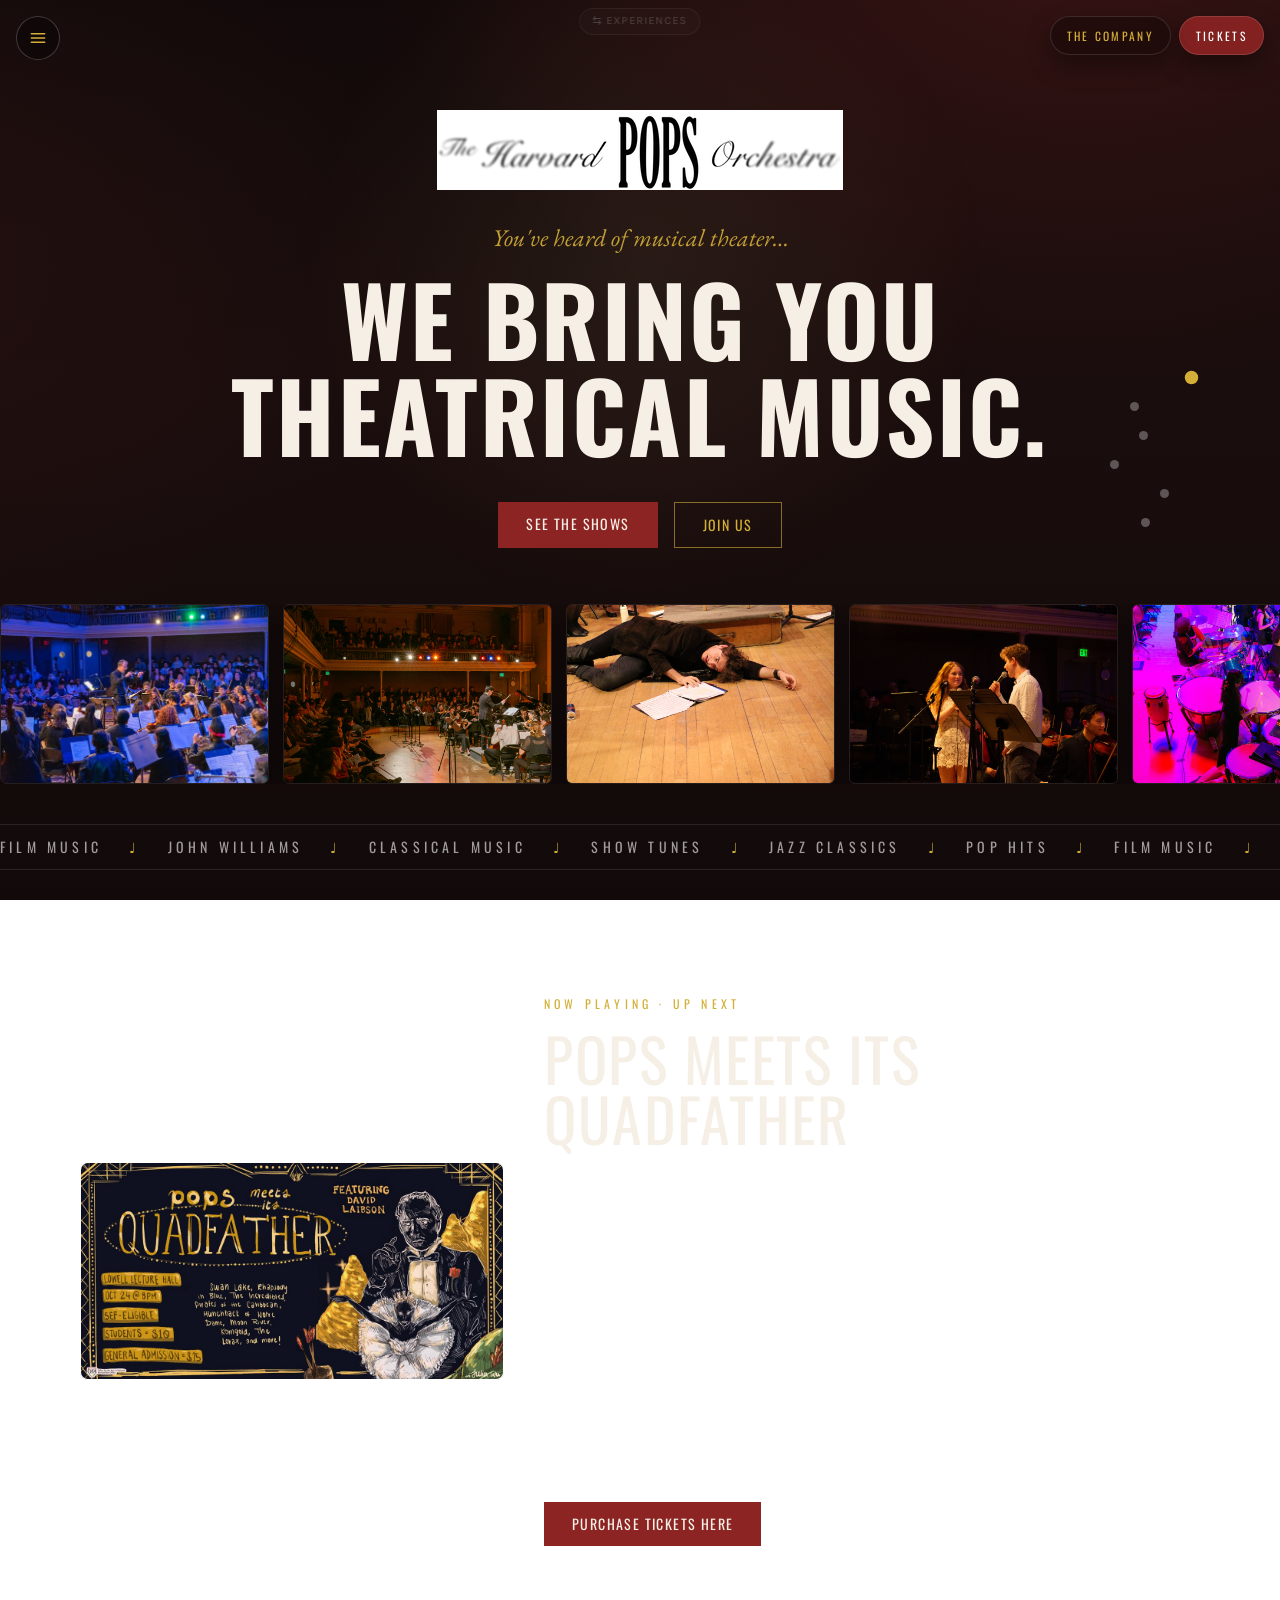
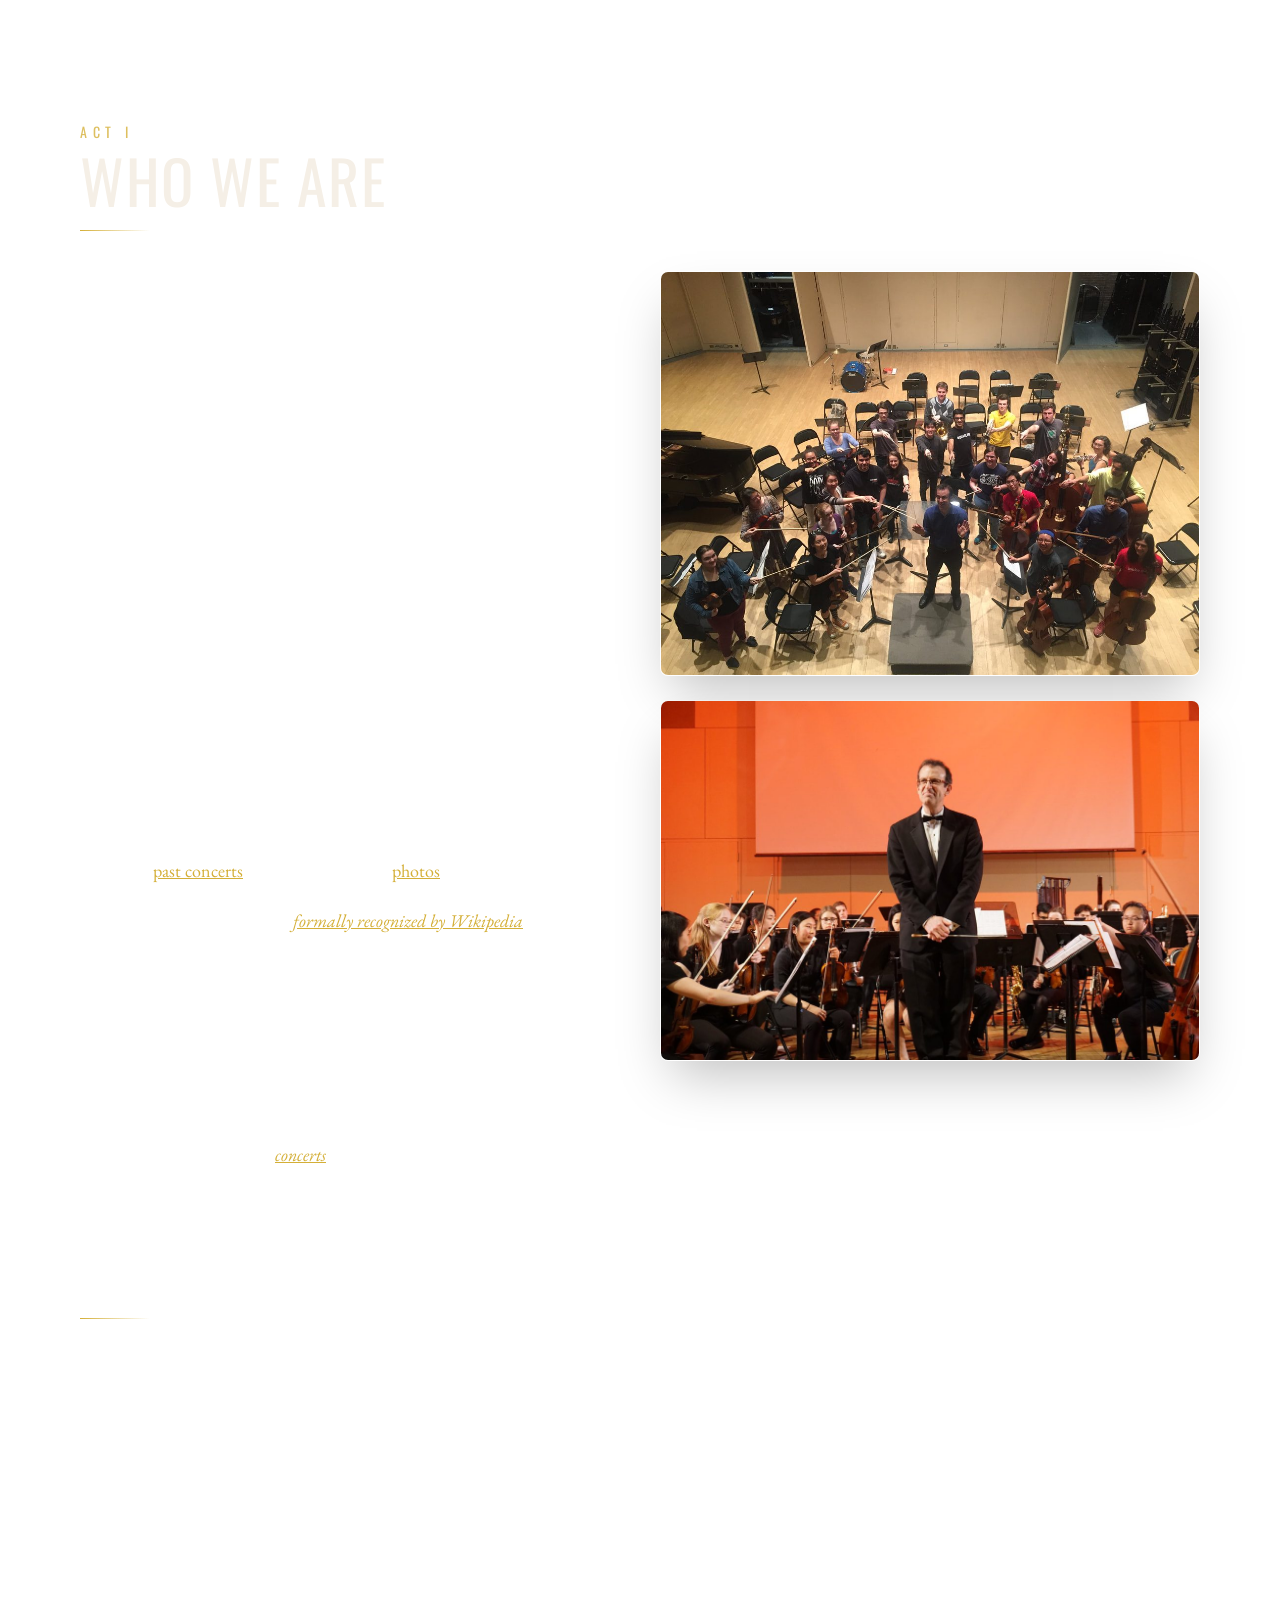
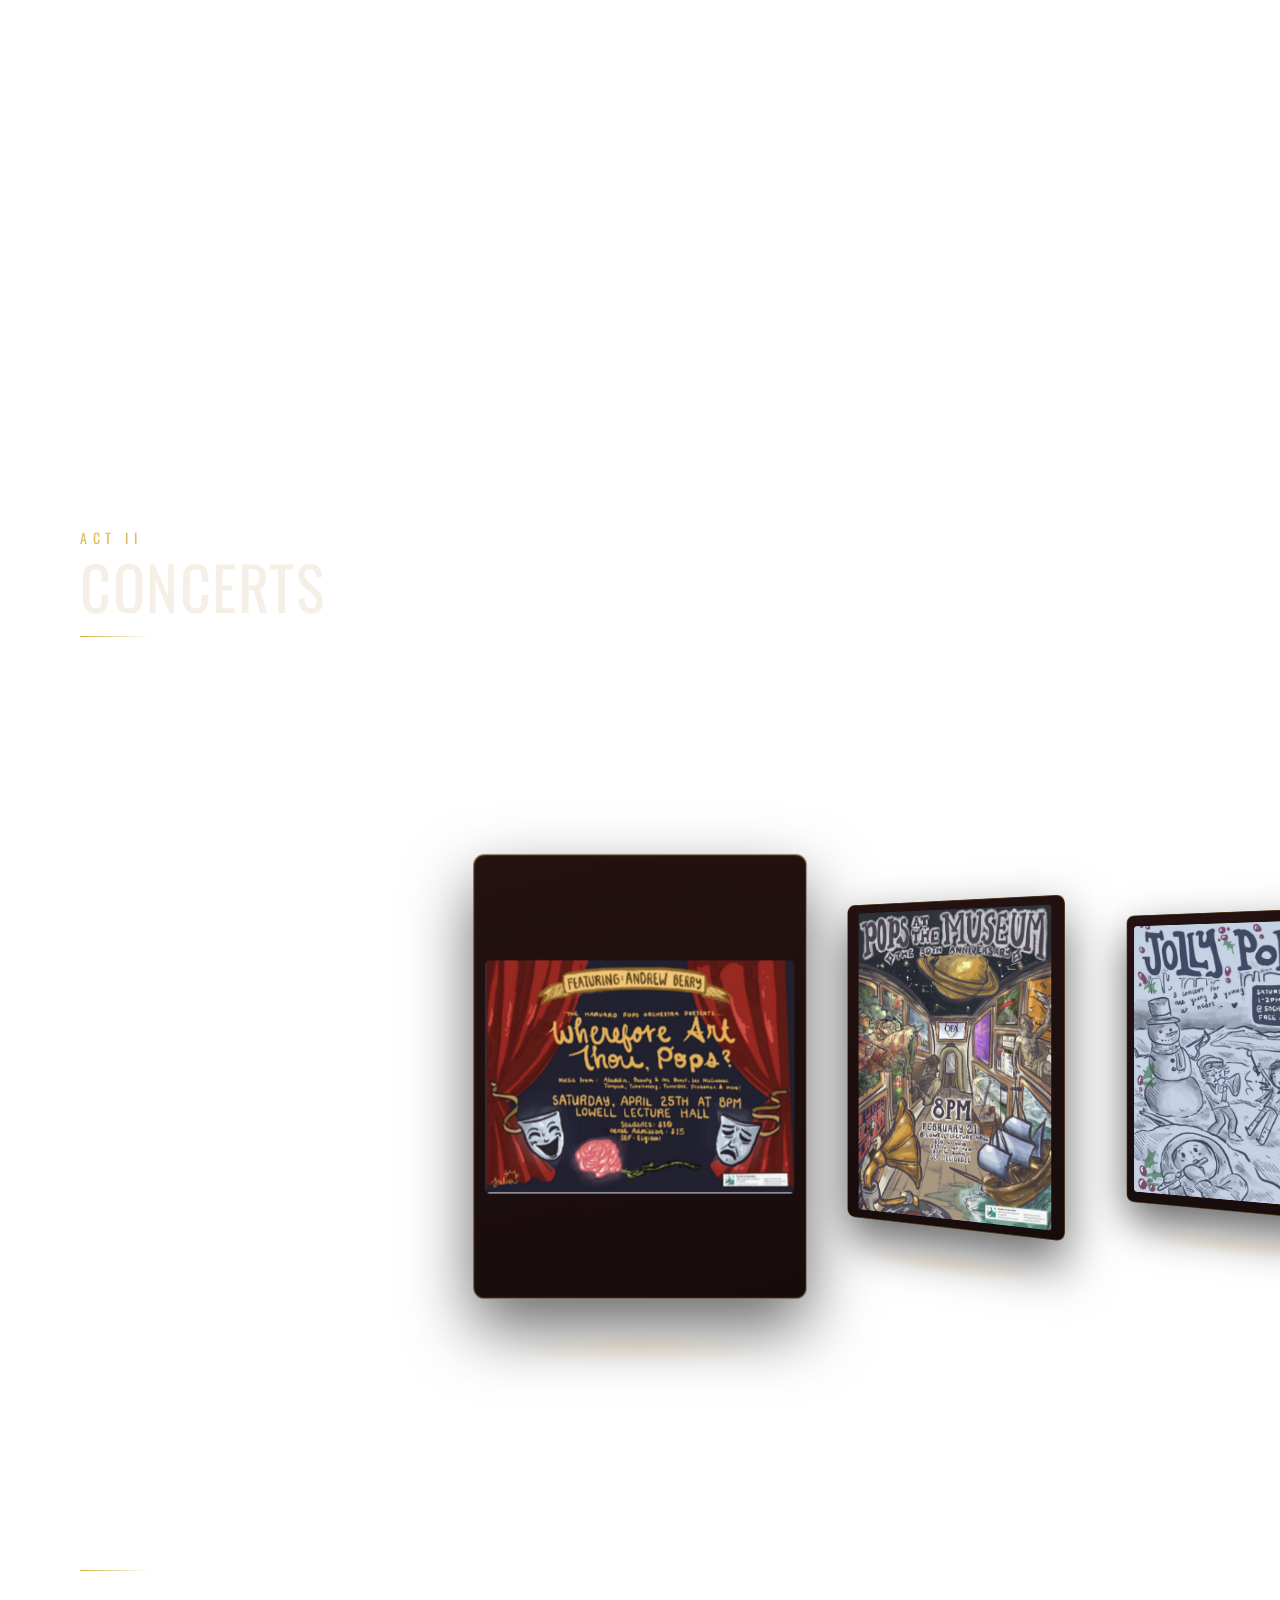
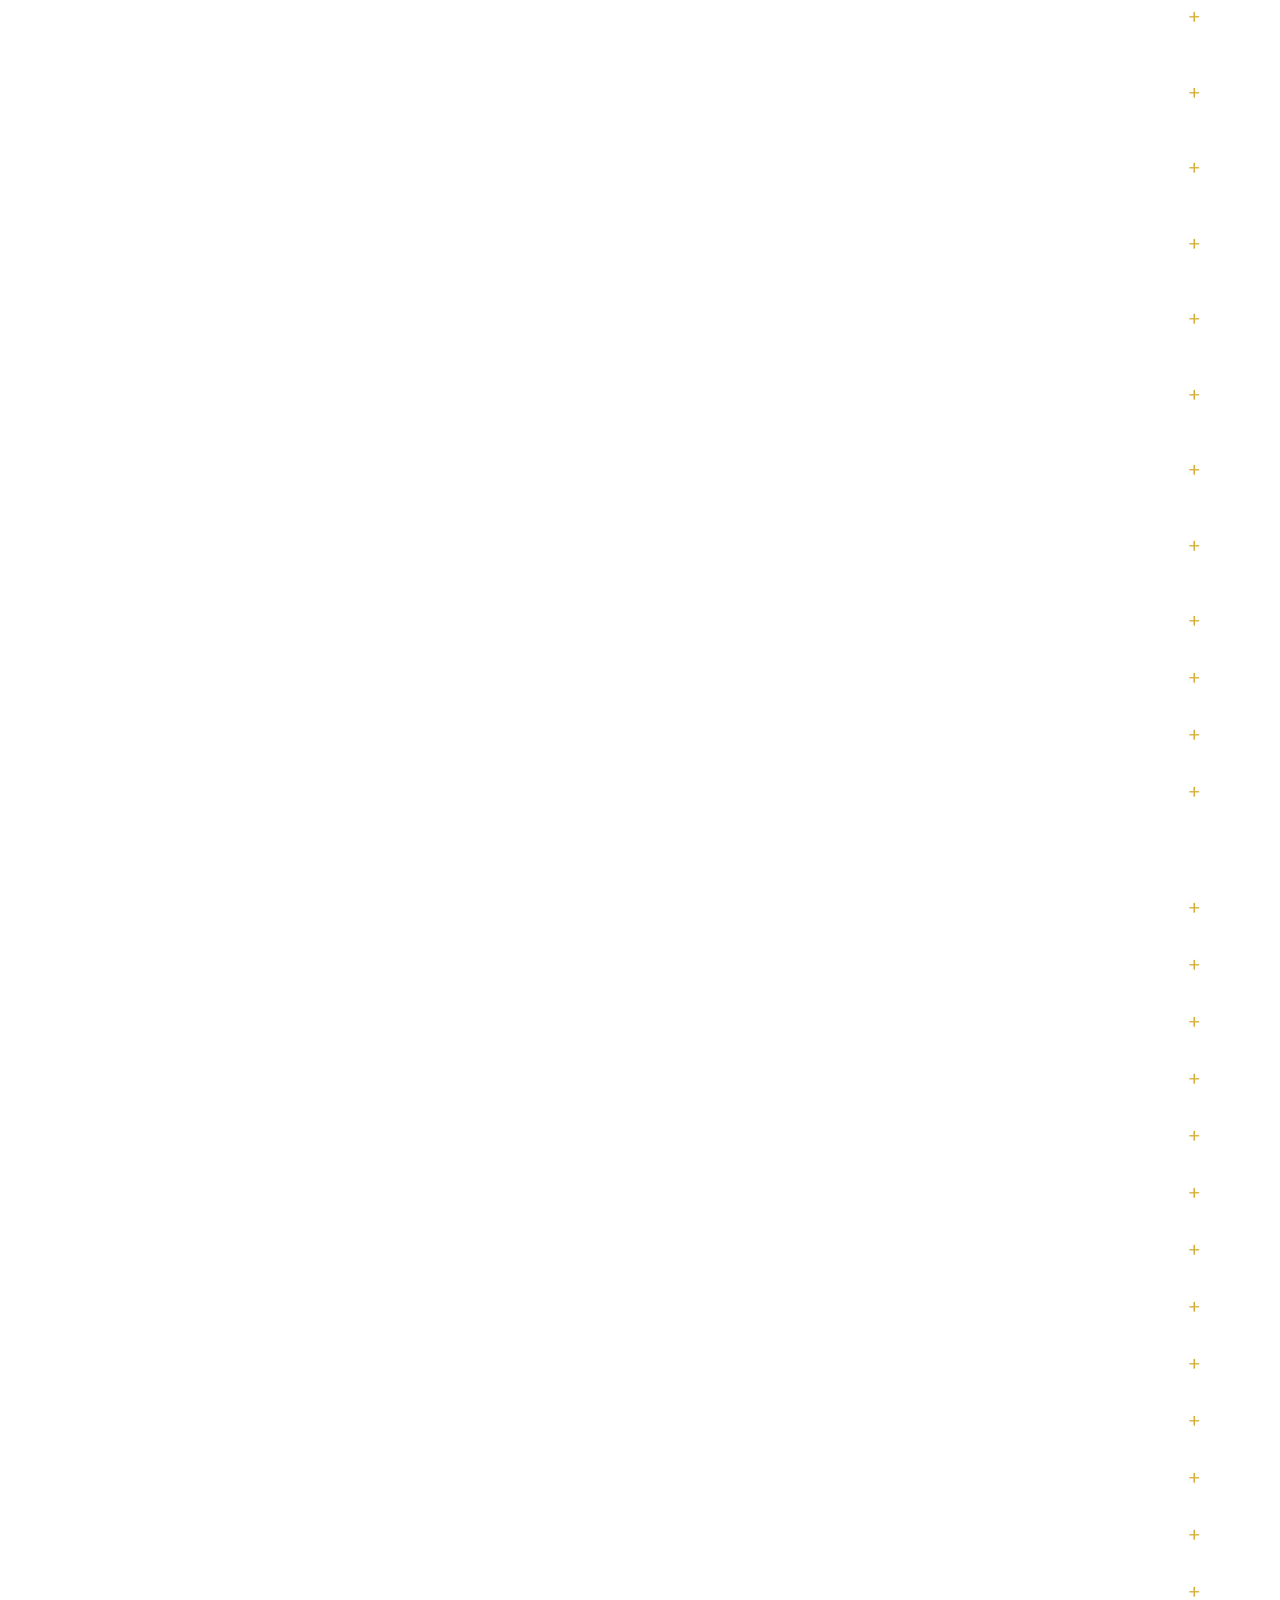
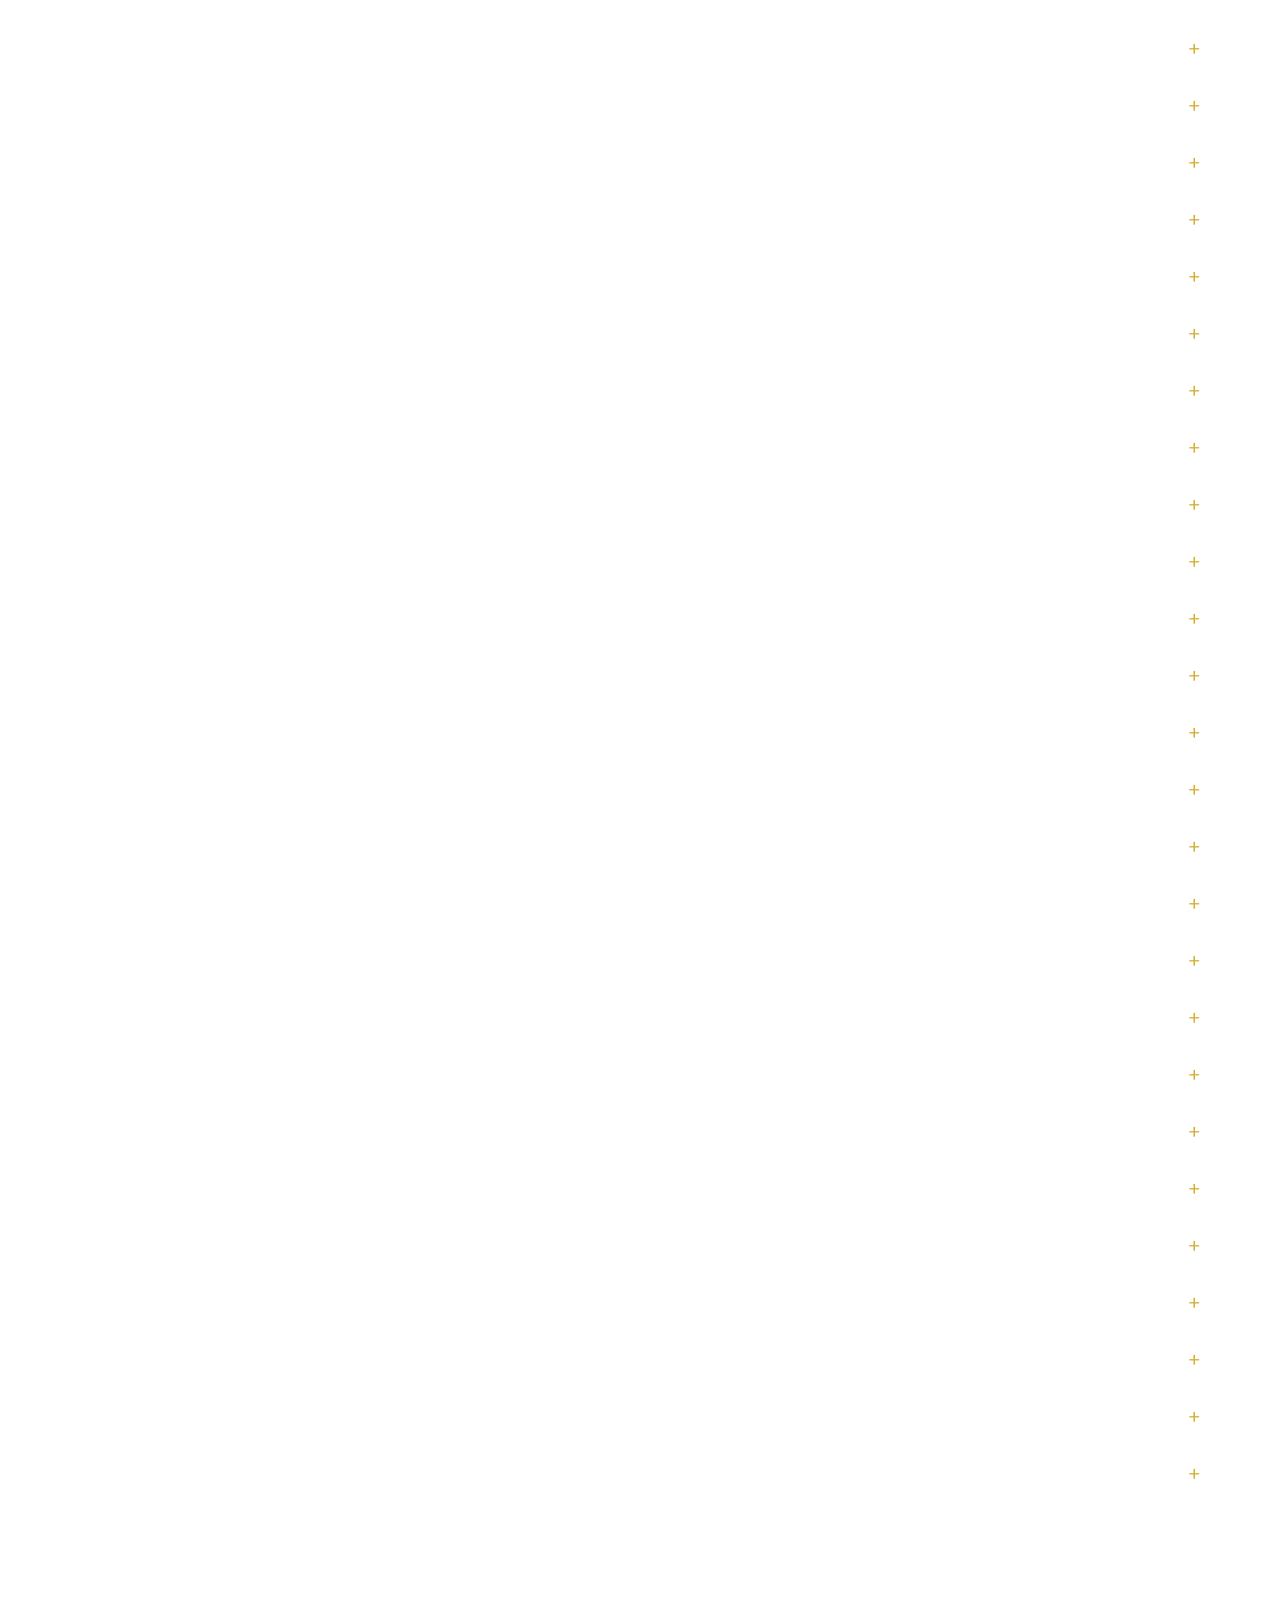
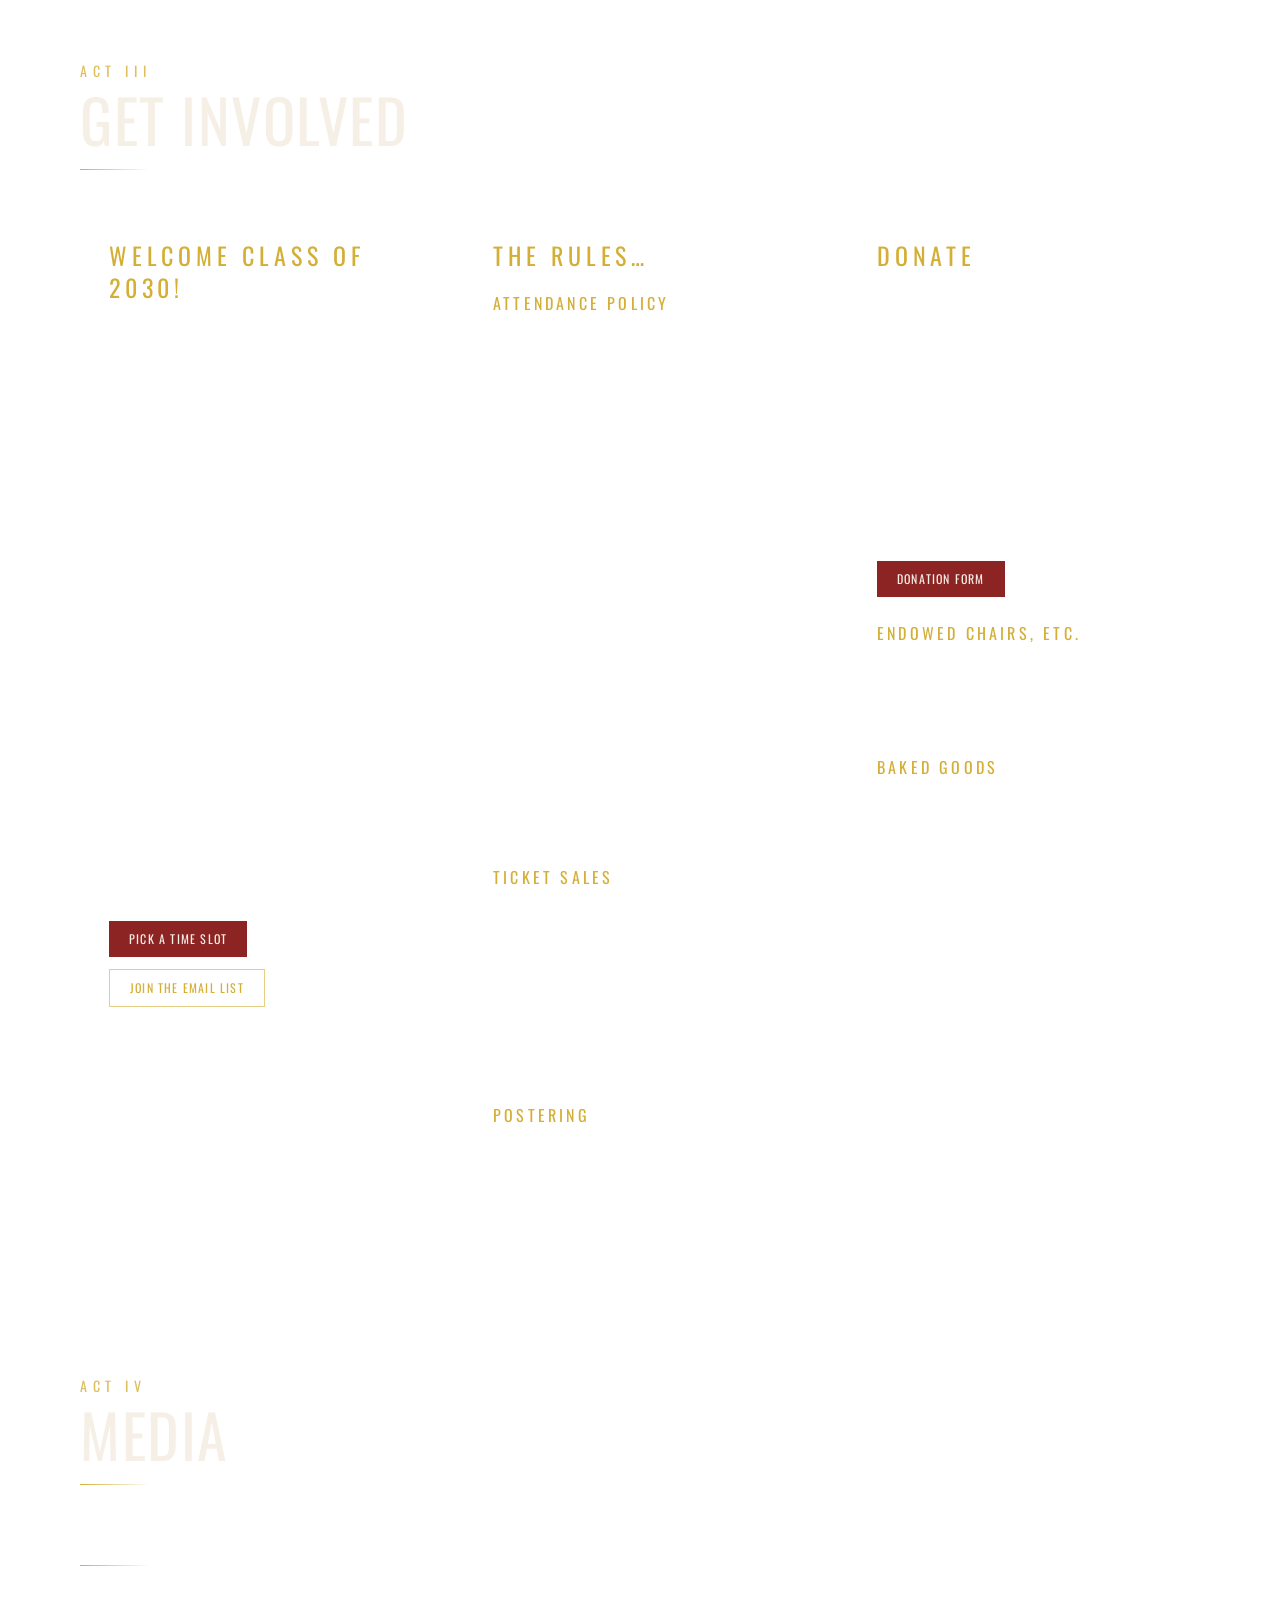
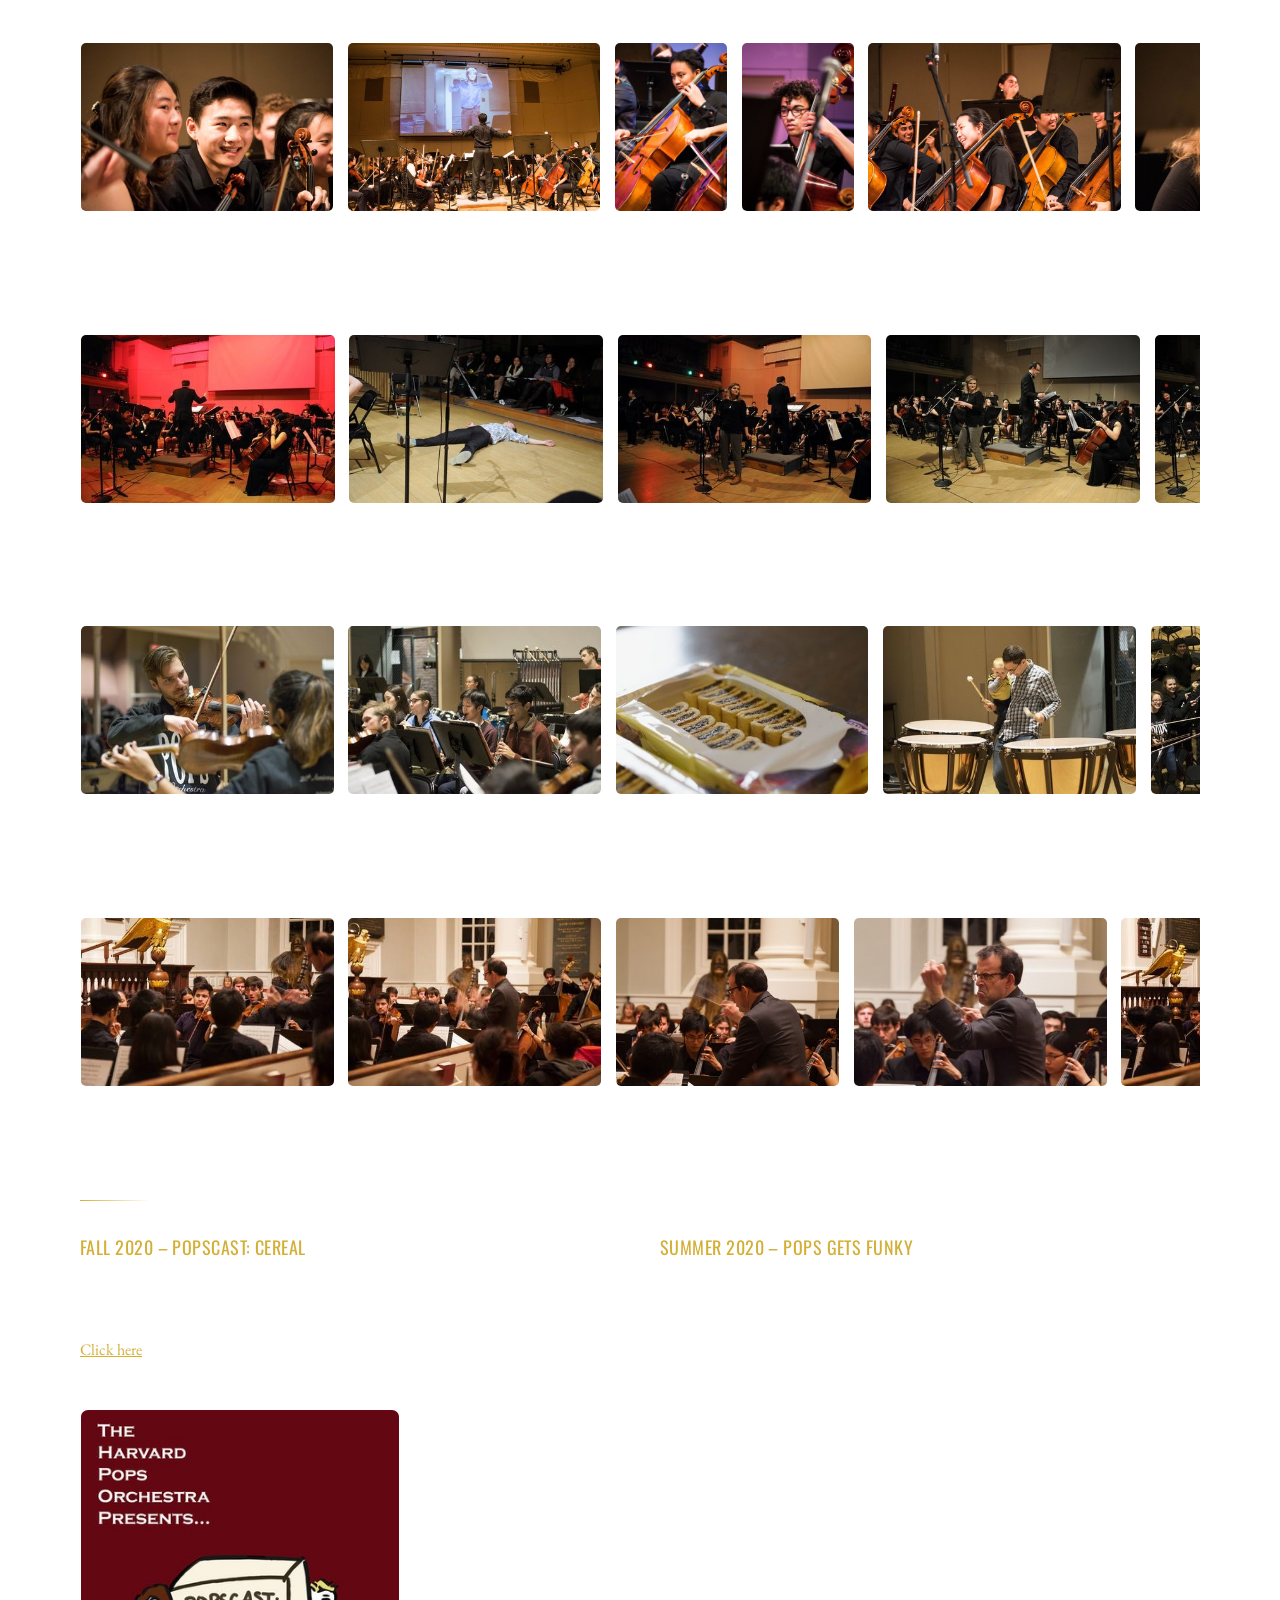
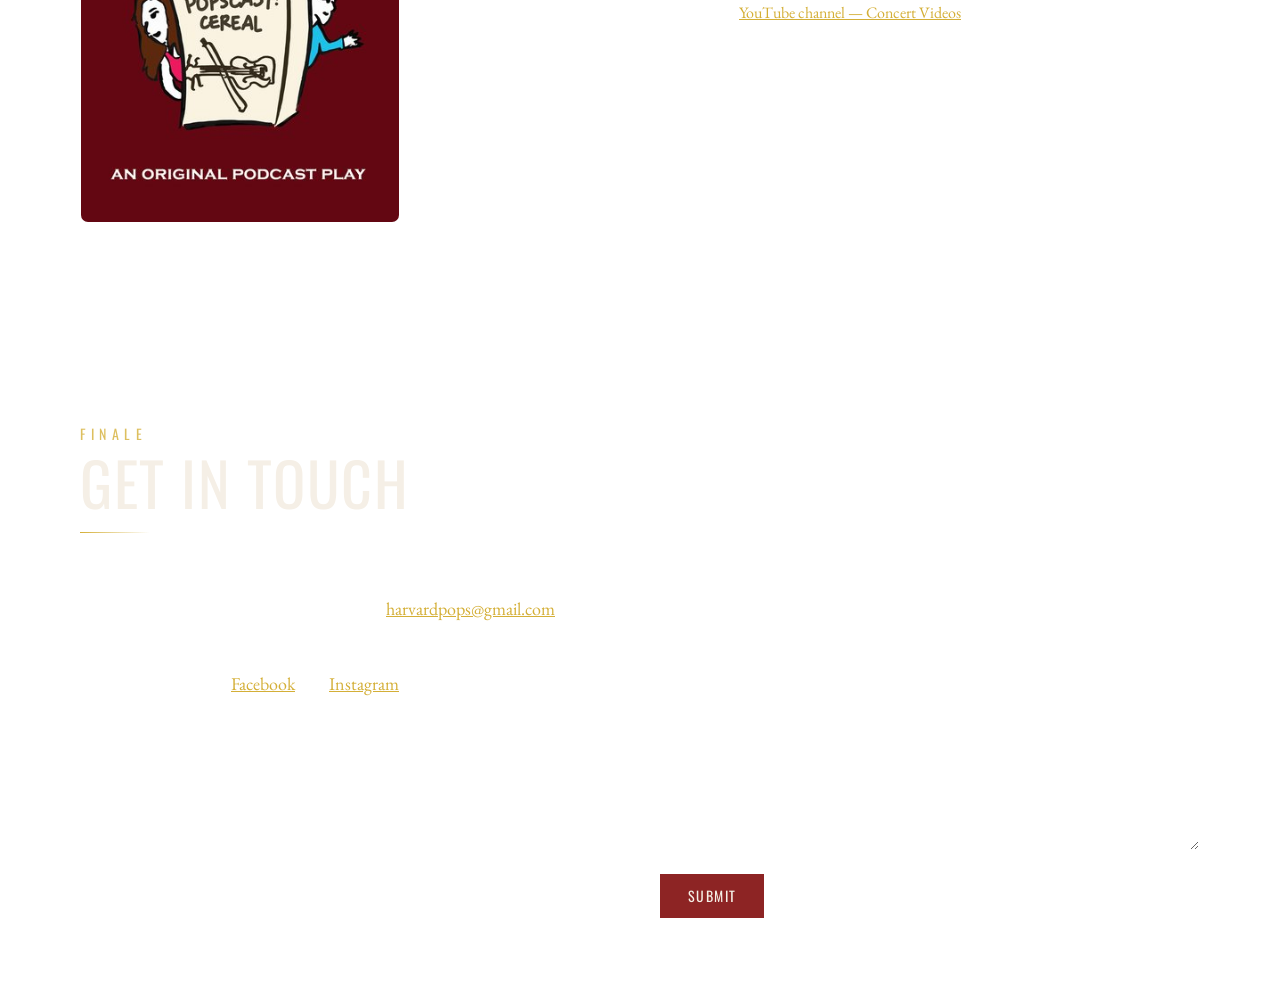
==== commit 18b7fd39: "Remove Meet the Company card from Act I The Company page is reached via the top pill and the menu.  " ====
--- a/artistic/index.html
+++ b/artistic/index.html
@@ -306,11 +306,6 @@
 <p>Allen is on the faculty at Northeastern University where he is Music Director of the Wind Ensemble and Concert Band. At Harvard, Allen is also Music Supervisor of the Hasty Pudding Theatricals and Guest Artist in conducting for the Freshman Arts Program.</p></div>
   </div>
 
-  <a href="company.html" class="group block mt-16 rounded-xl border border-gold/40 bg-white/[0.03] p-8 md:p-12 text-center hover:bg-gold/10 transition-colors reveal">
-    <p class="font-display uppercase tracking-[0.35em] text-gold text-xs">Board 2026 &middot; Members</p>
-    <p class="font-serif text-3xl md:text-5xl text-white mt-3">Meet the Company</p>
-    <p class="mt-4 text-white/60 text-xs uppercase tracking-[0.25em] group-hover:text-gold transition-colors">Step through the stage door &rarr;</p>
-  </a>
 </section>
 
 <!-- ============================ ACT II ============================ -->
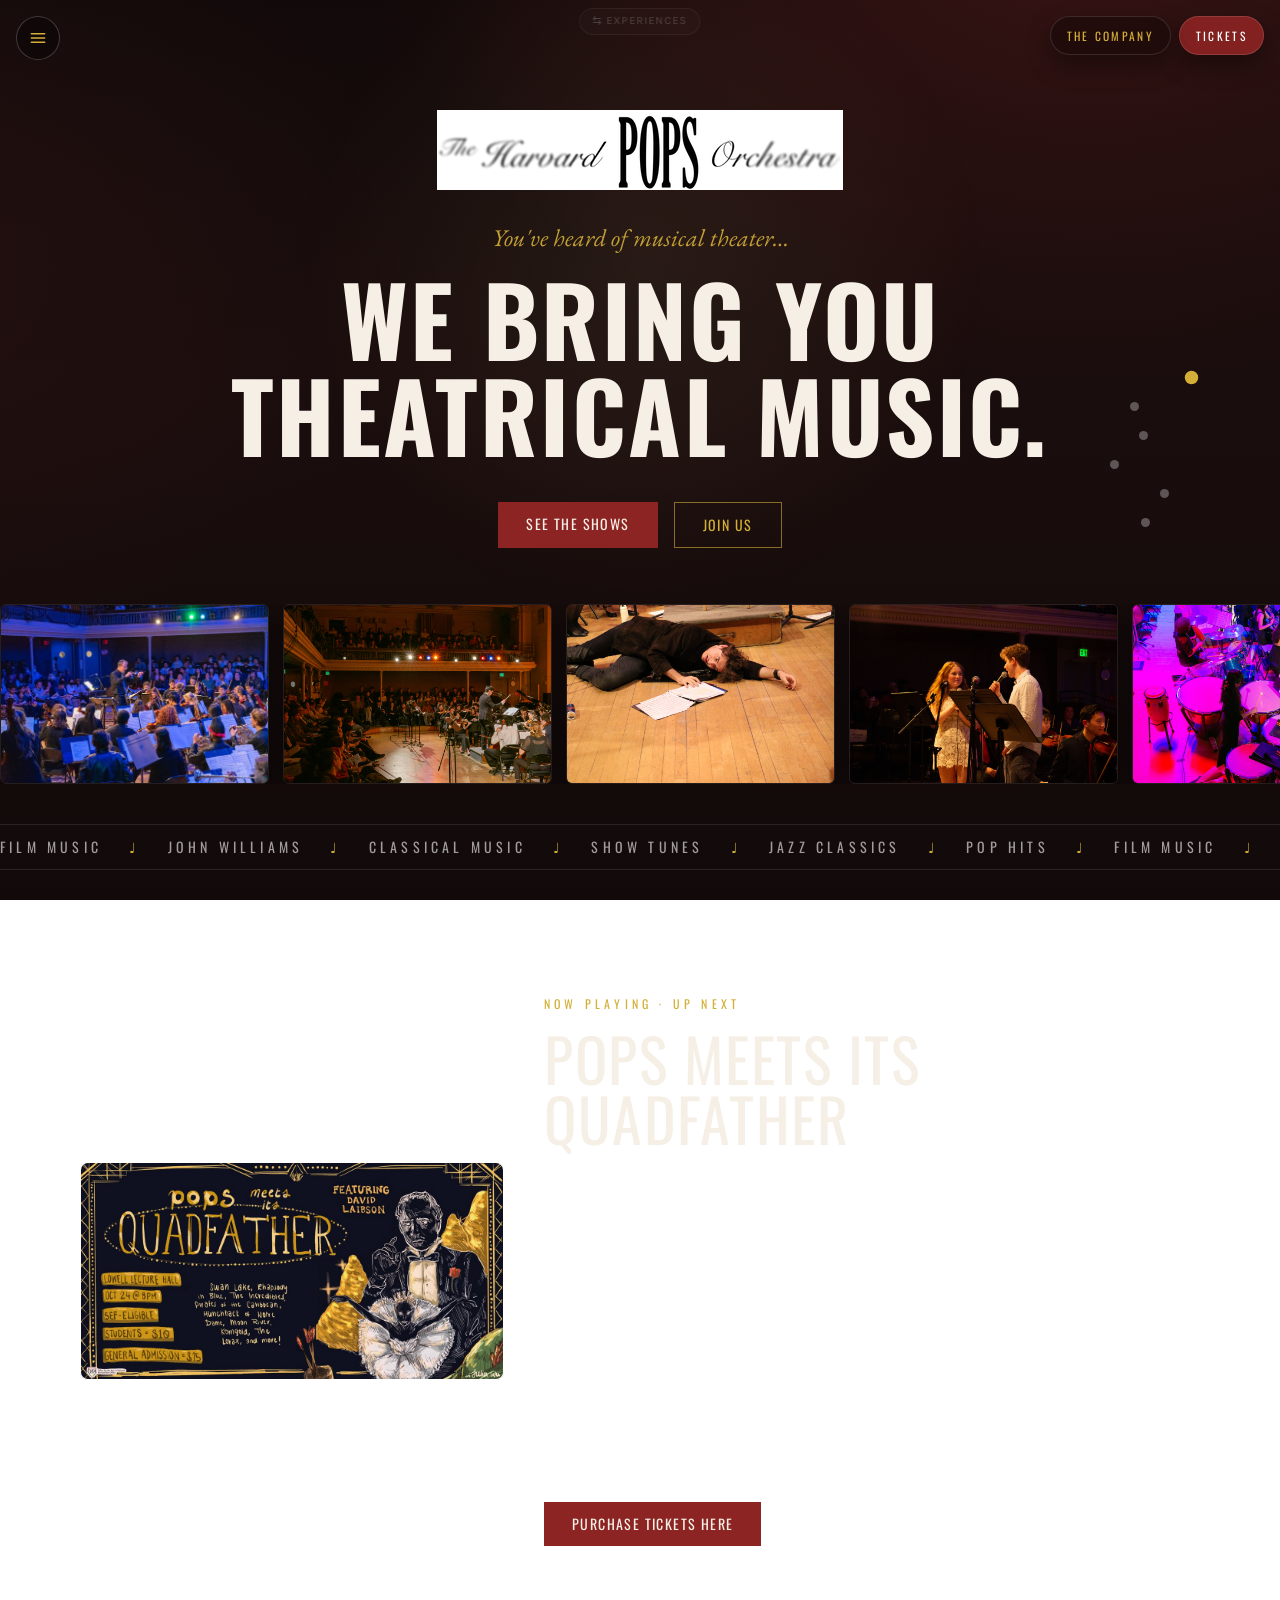
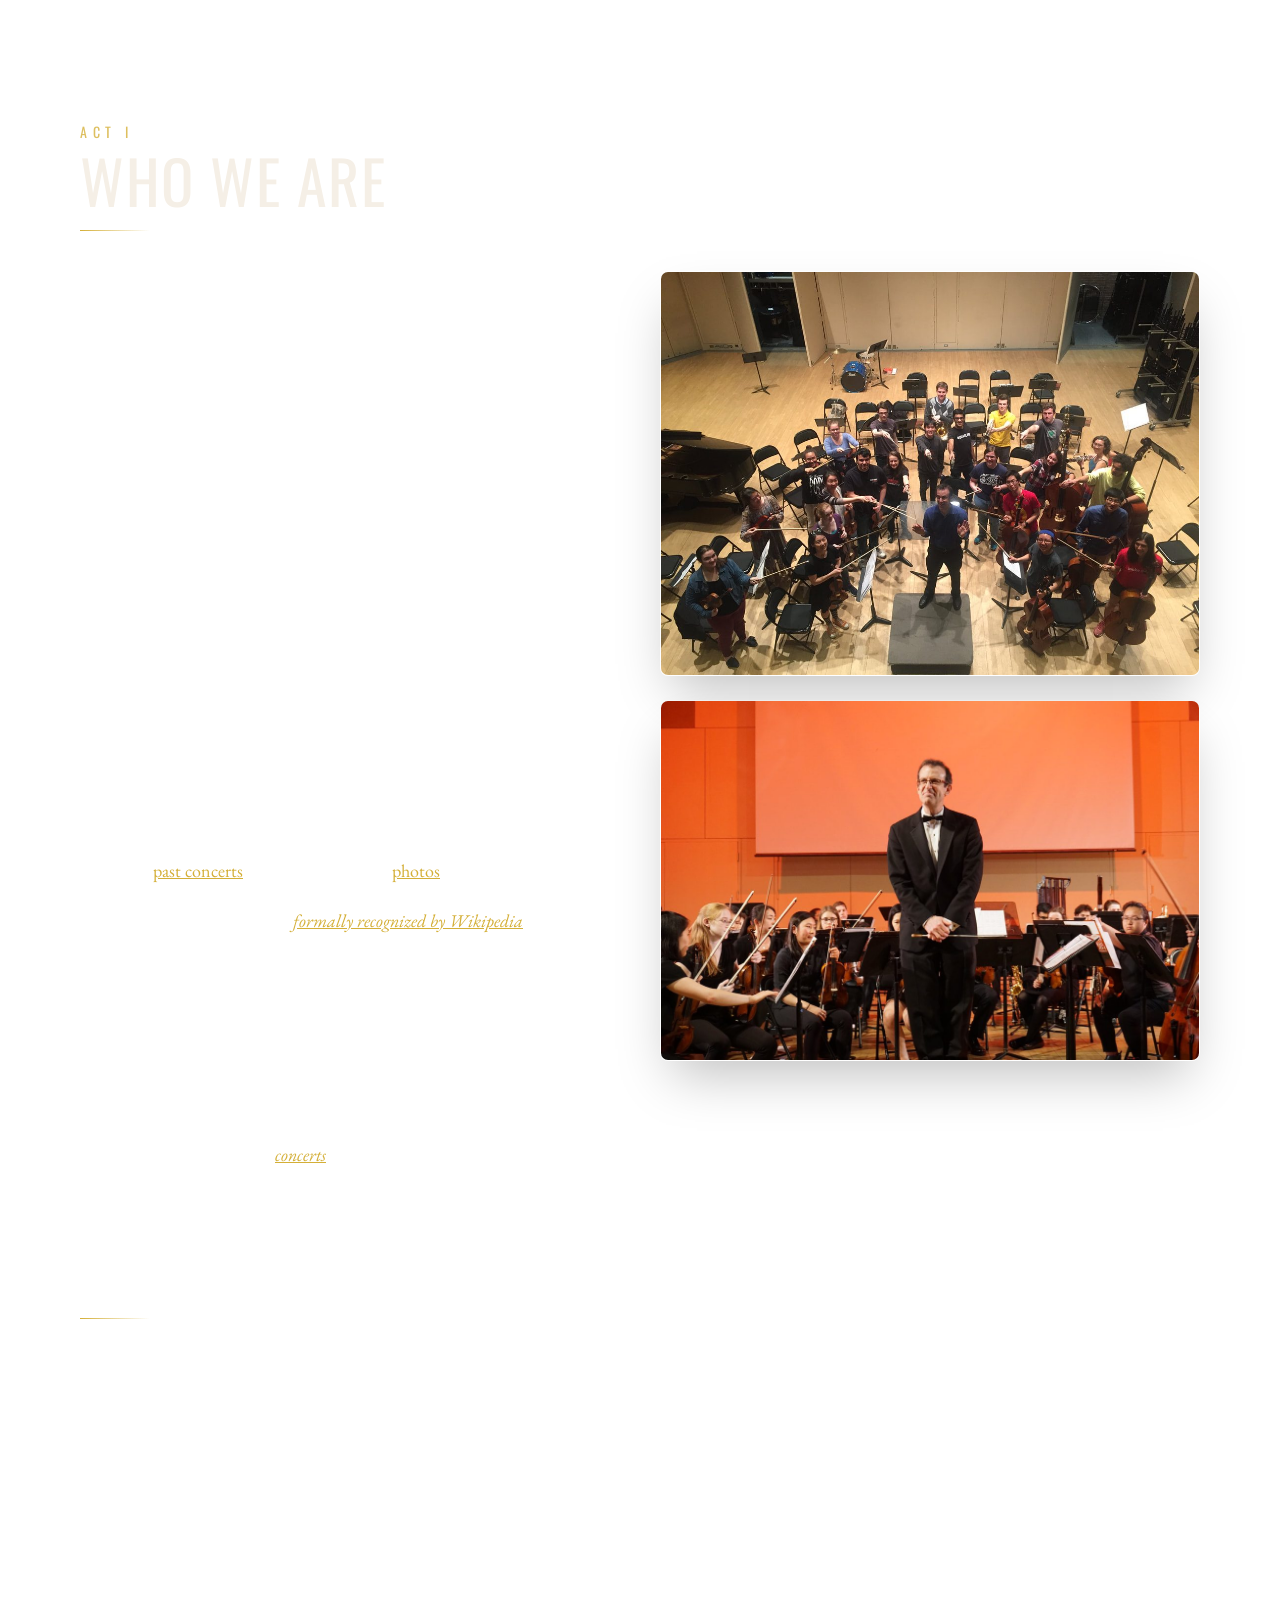
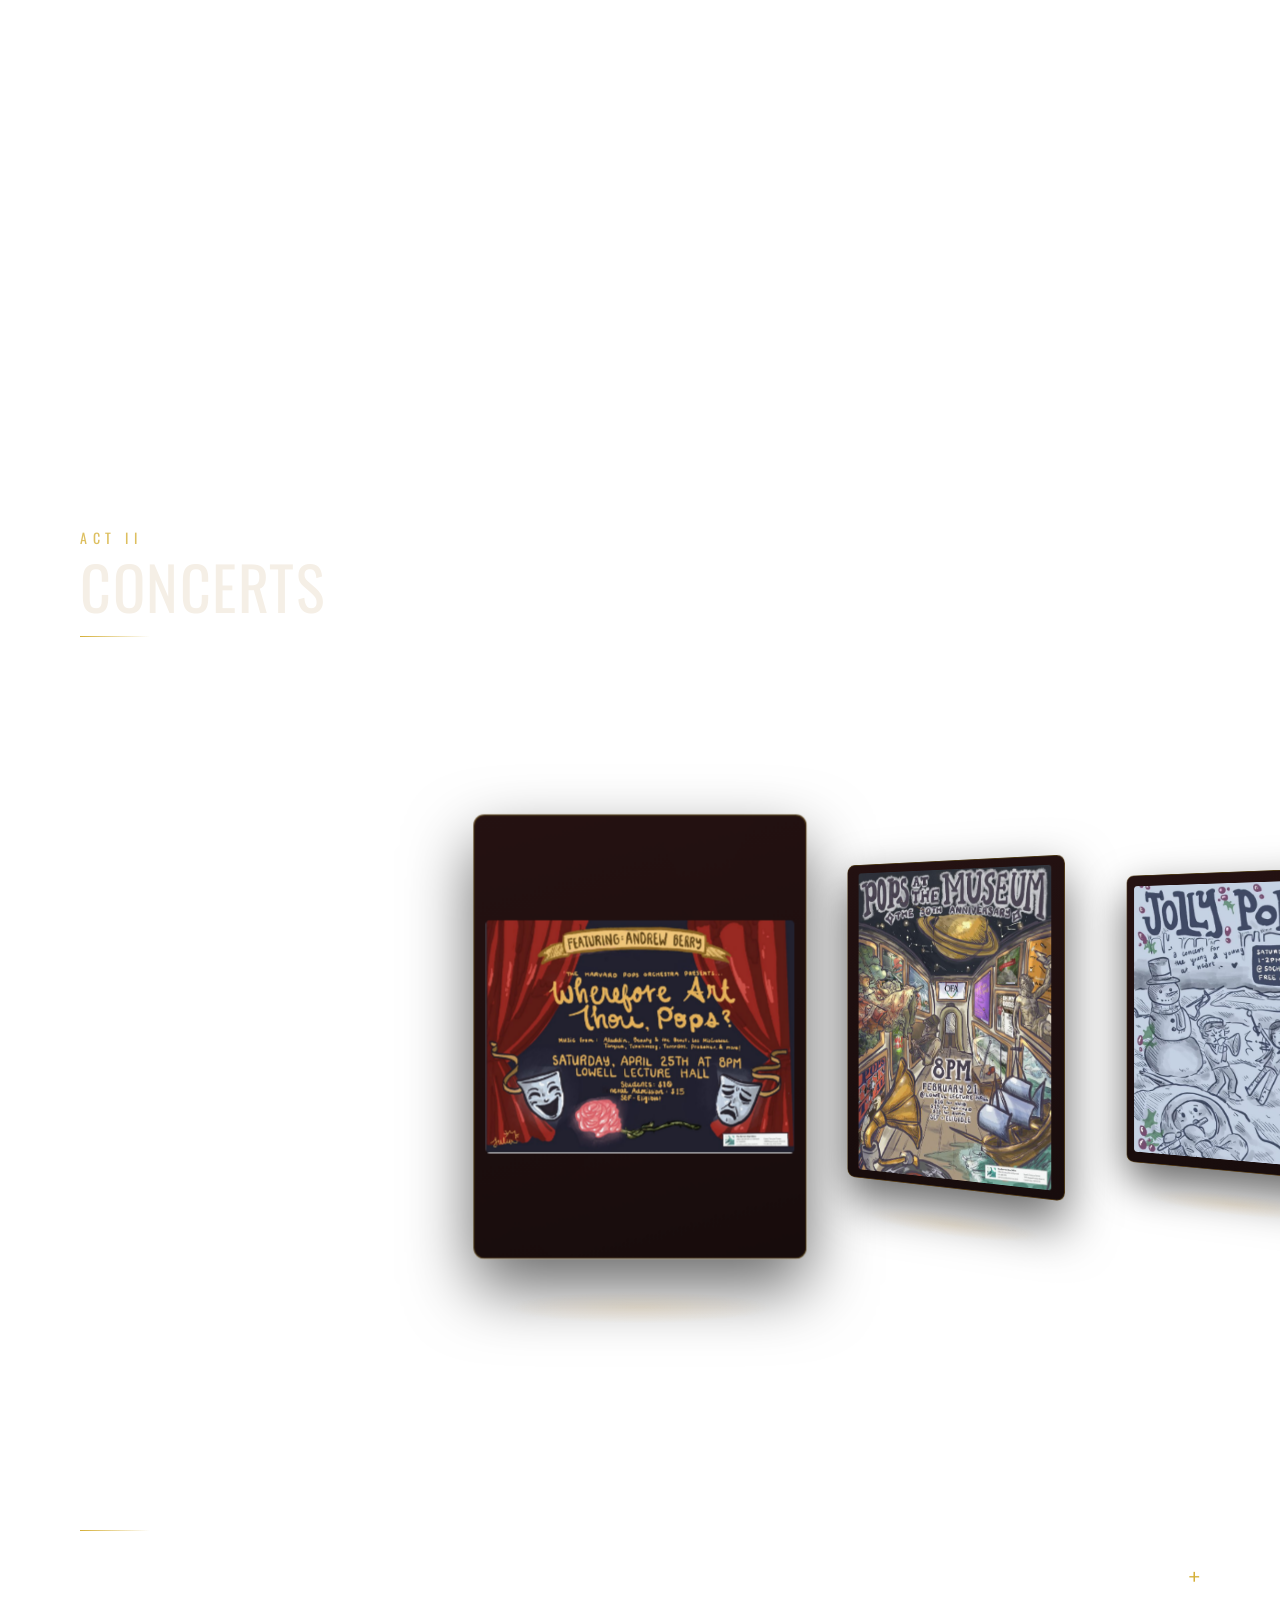
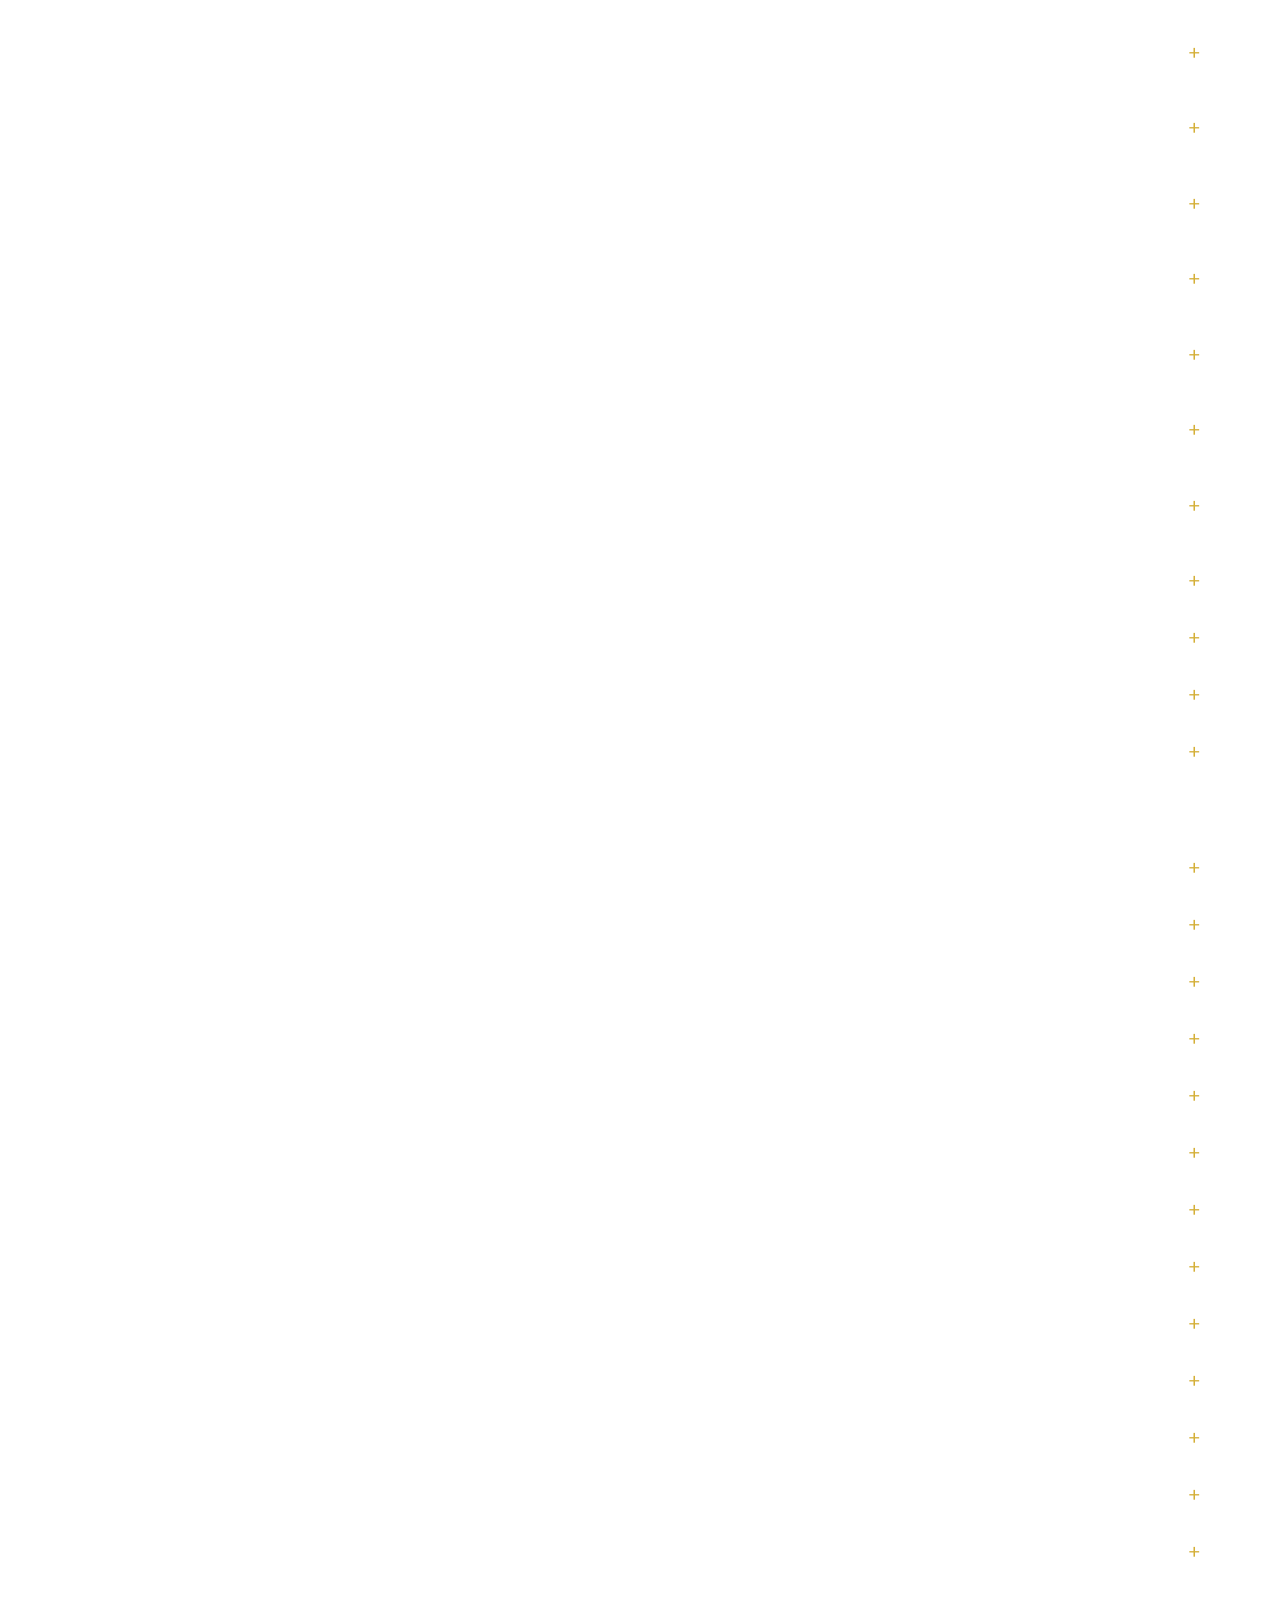
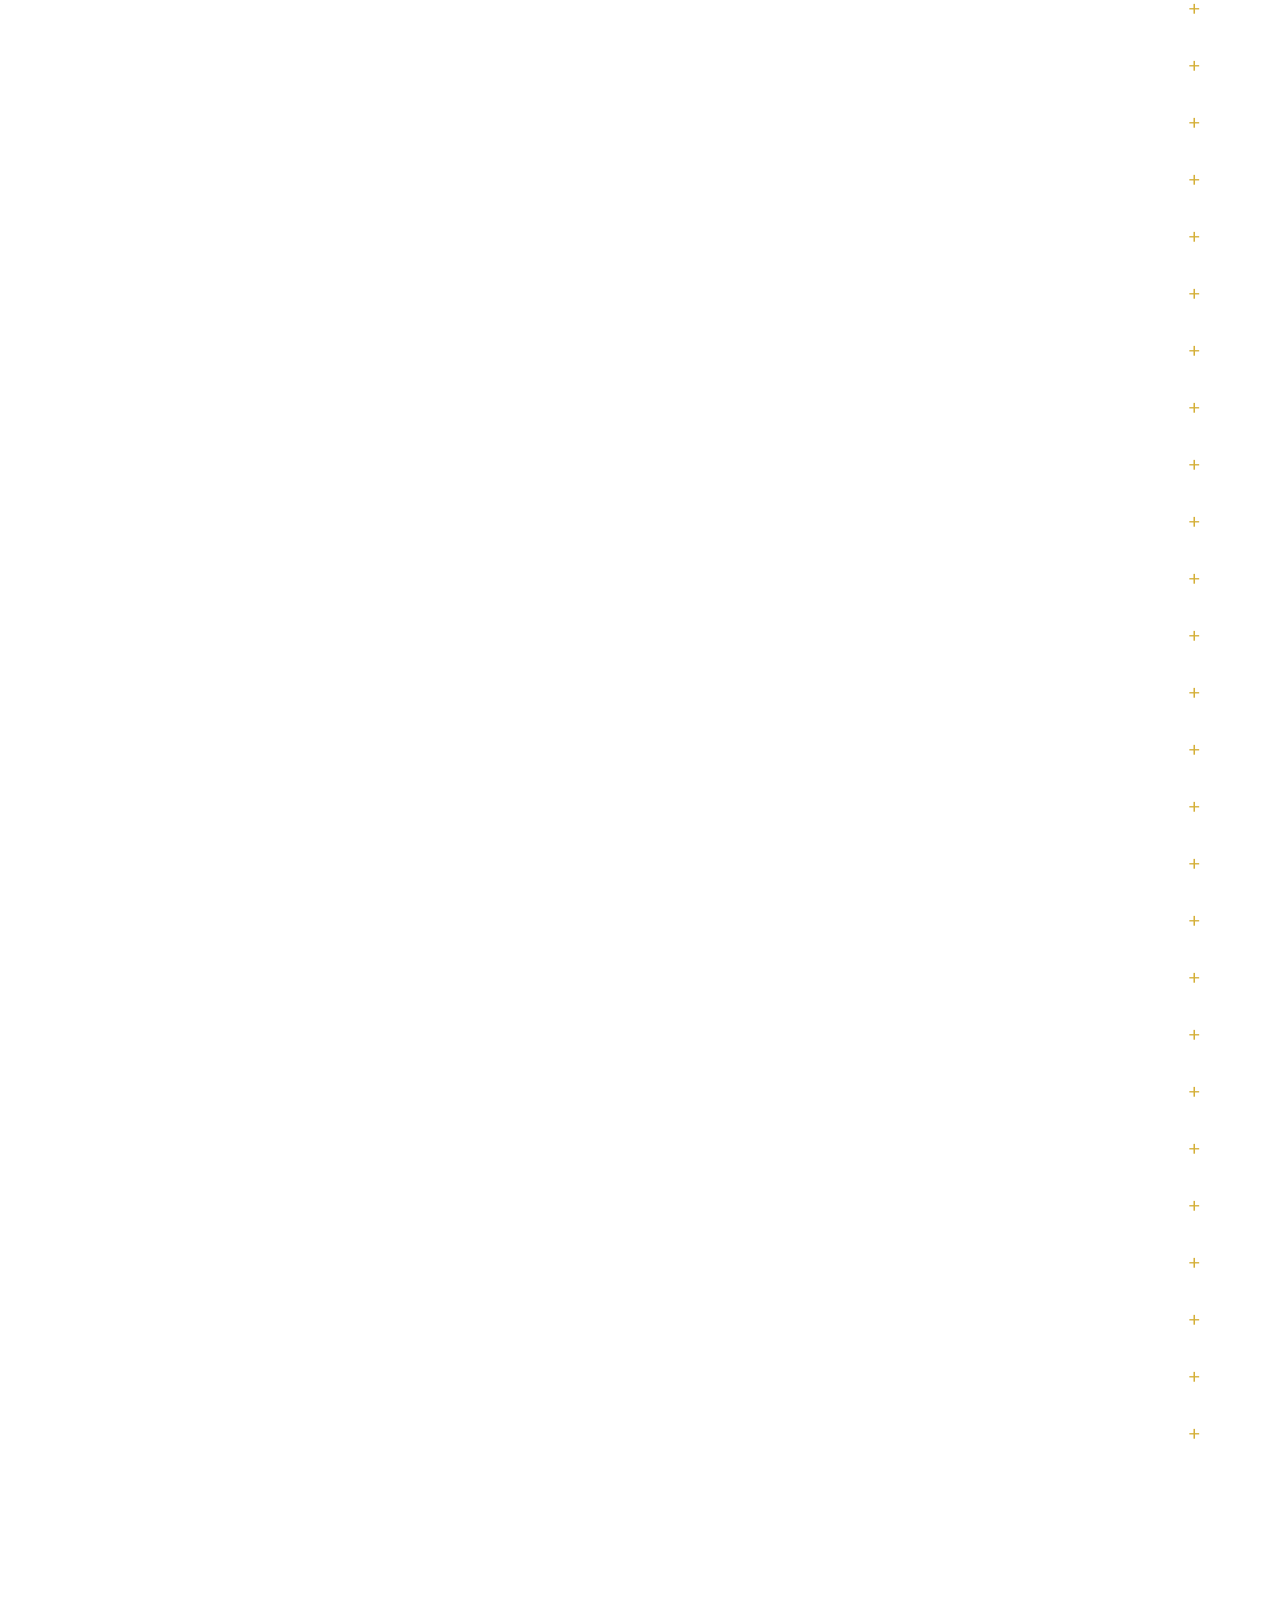
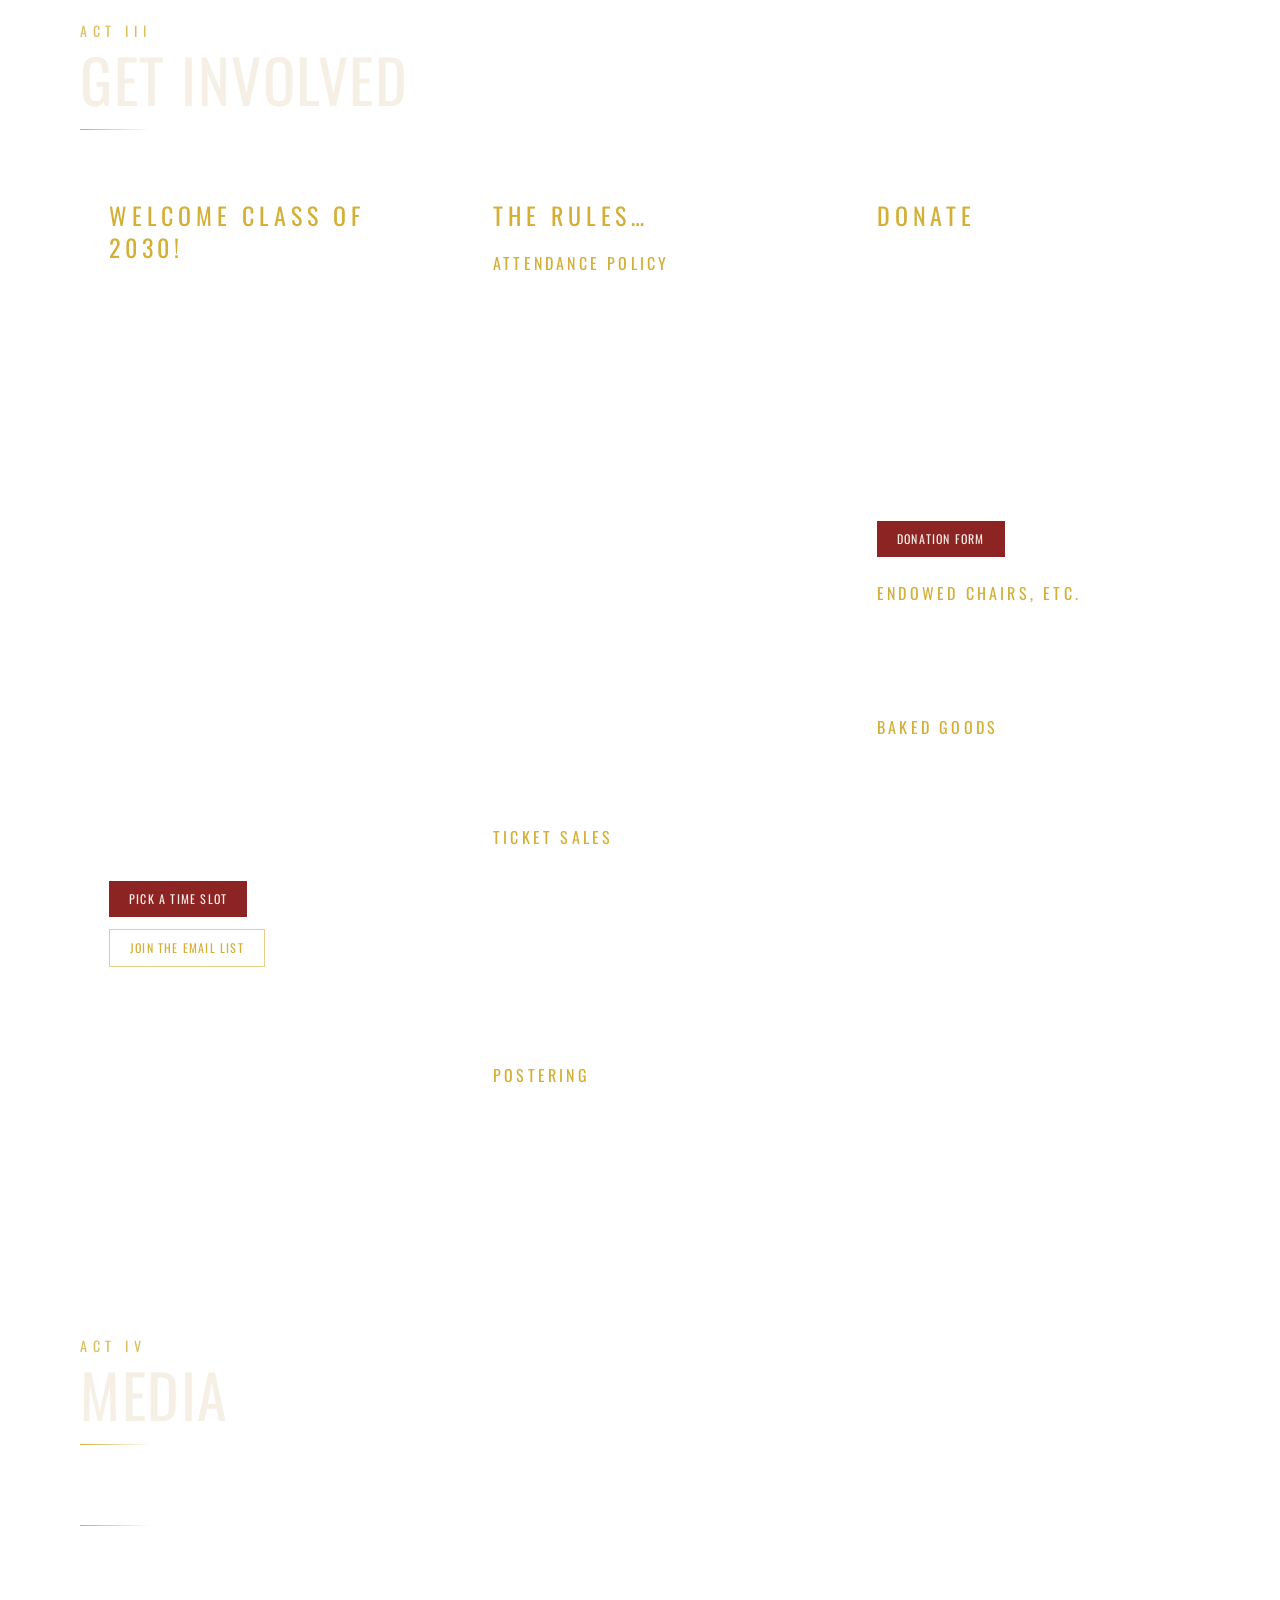
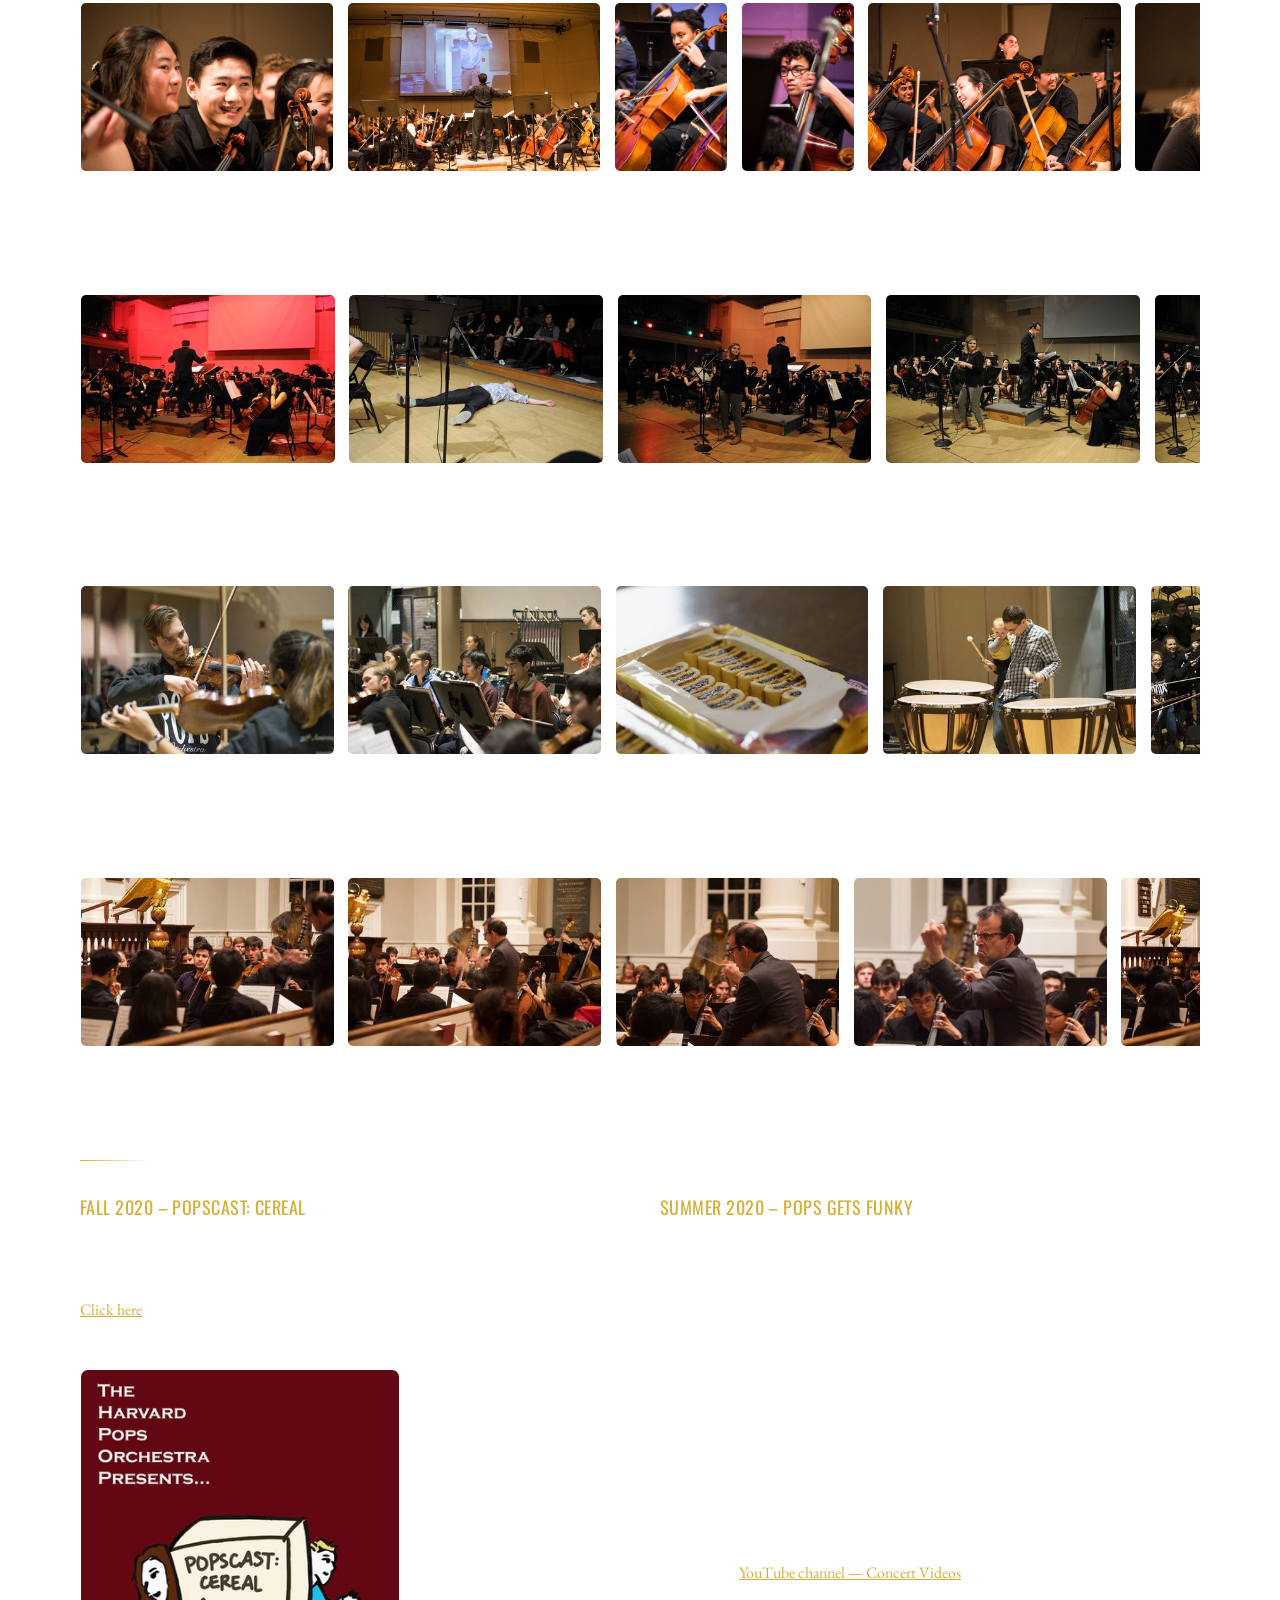
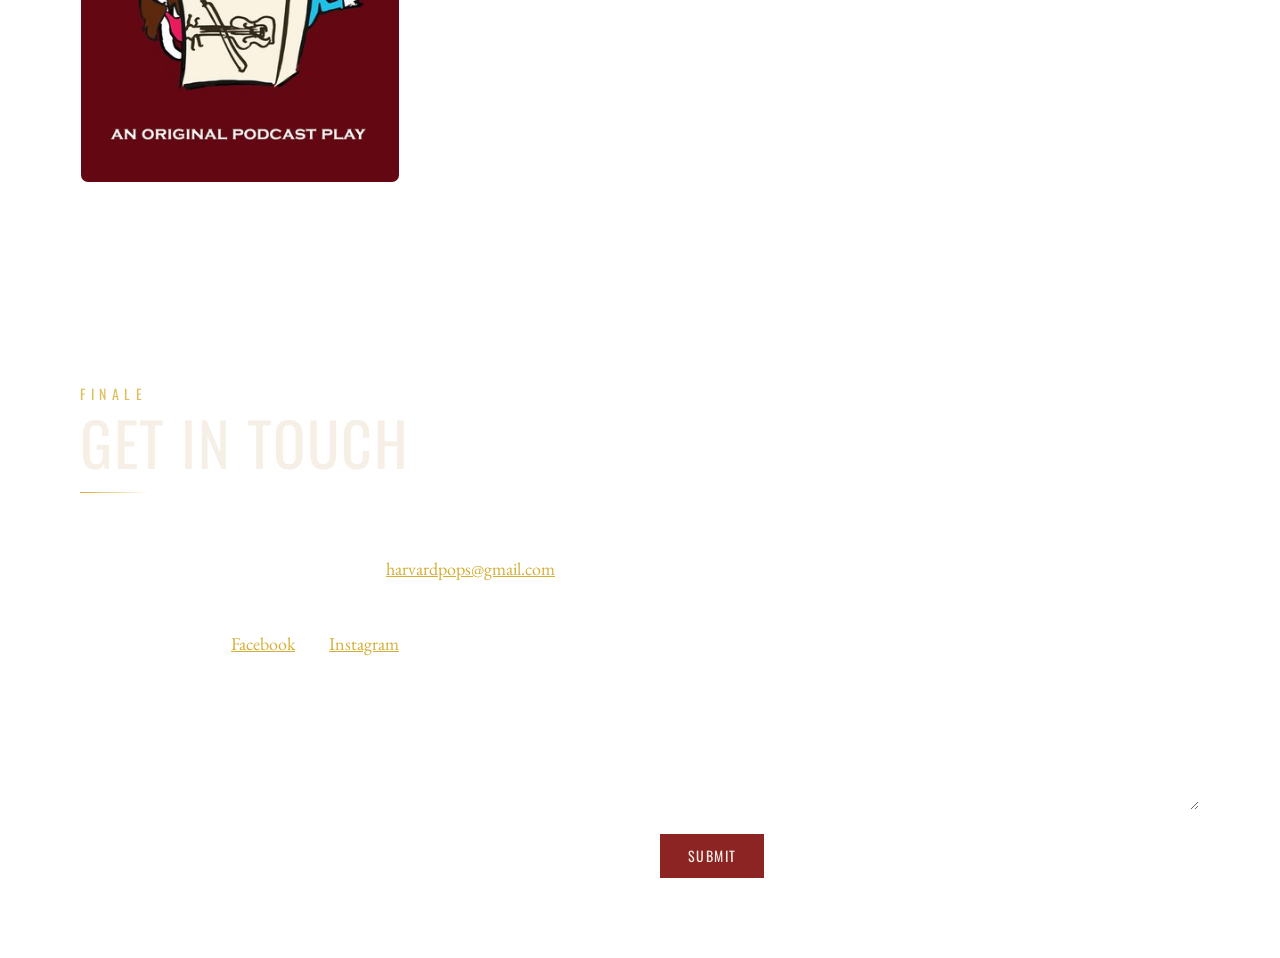
==== commit da2874b4: "Remove poster shelf intro line Co-Authored-By: Claude Fable 5 <noreply@anthropic.com> Claude-Session" ====
--- a/artistic/index.html
+++ b/artistic/index.html
@@ -257,11 +257,10 @@
     <div class="md:col-span-2 reveal">
       <div class="poster-card !m-0" tabindex="0" role="button" aria-label="Poster for Pops meets its Quadfather" data-full="../assets/img/posters/current-quadfather.jpg">
         <div class="poster-inner">
-          <div class="poster-face poster-front"><img src="../assets/img/posters/current-quadfather.jpg" alt="Poster: Pops meets its Quadfather"></div>
+          <div class="poster-face poster-front"><img src="../assets/img/posters/current-quadfather.jpg" width="1100" height="564" alt="Poster: Pops meets its Quadfather" class="h-auto"></div>
           <div class="poster-face poster-back">
             <p class="font-display uppercase tracking-wider text-gold text-sm">Pops meets its Quadfather</p>
             <p class="mt-1 text-[11px] uppercase tracking-widest text-white/50">Saturday, October 24th at 8-10pm &middot; Lowell Lecture Hall</p>
-            <span class="mt-auto pt-3 text-[11px] uppercase tracking-[0.25em] text-gold/80">Tap again for the poster &darr;</span>
           </div>
         </div>
       </div>
@@ -292,9 +291,9 @@
       <p class="font-serif italic text-white/70">The Harvard Pops Orchestra is <a class="underline text-gold hover:text-white transition-colors" href="https://en.wikipedia.org/wiki/Harvard_Pops_Orchestra" target="_blank" rel="noopener">formally recognized by Wikipedia</a> as a student-run organization at Harvard College. It is a full symphonic orchestra producing two major concerts a year, with repertoire ranging from popular music to unpopular music, film scores by John Williams, Broadway hits, classical pieces your friends will actually recognize, and Disney ballads by Jang Choe. Each of our shows has an unhinged plot and singers, with guest professors like David Laibson, Andrew Berry, Jacob Barandes, and Joseph Blitzstein acting in our shows (no female professors have agreed to embarrass themselves yet, but we’re working on it). Check out the <a class="underline text-gold hover:text-white transition-colors" href="#act-2">concerts</a> page if you want to see the person who gave you an A- in a funny costume. It will make you feel better.</p>
     </div>
     <figure class="reveal">
-      <img src="../assets/img/pages/our-story.jpg" alt="The Harvard Pops Orchestra on stage" class="rounded-lg border border-white/10 shadow-2xl">
+      <img src="../assets/img/pages/our-story.jpg" width="1067" height="800" alt="The Harvard Pops Orchestra on stage" class="rounded-lg border border-white/10 shadow-2xl h-auto">
       <figcaption class="sr-only">The Harvard Pops Orchestra on stage</figcaption>
-      <img src="../assets/img/pages/conductor.jpg" alt="Allen Feinstein conducting the Harvard Pops Orchestra" class="rounded-lg border border-white/10 shadow-2xl mt-6" loading="lazy">
+      <img src="../assets/img/pages/conductor.jpg" width="1100" height="733" alt="Allen Feinstein conducting the Harvard Pops Orchestra" class="rounded-lg border border-white/10 shadow-2xl mt-6 h-auto" loading="lazy">
     </figure>
   </div>
 
@@ -312,8 +311,7 @@
 <section id="act-2" class="relative z-10 max-w-6xl mx-auto px-4 py-20">
   <p class="font-display uppercase tracking-[0.4em] text-gold/80 text-sm reveal">Act II</p>
   <h2 class="font-display uppercase text-4xl md:text-6xl tracking-wide mt-2 reveal">Concerts</h2>
-  <div class="gold-rule mt-5 mb-4"></div>
-  <p class="text-white/60 font-serif italic mb-6 reveal">The poster shelf &mdash; two decades of shows, floating in the dark.</p>
+  <div class="gold-rule mt-5 mb-6"></div>
   
   <div class="reveal">
     <div class="flex items-end justify-between gap-6 min-h-[92px]">
@@ -330,7 +328,6 @@
   <div class="flex items-center justify-between gap-4 border-t border-white/10 pt-5 reveal">
     <button id="shelfPrev" aria-label="Previous card"
             class="shrink-0 w-11 h-11 rounded-full border border-white/20 text-white/70 hover:text-gold hover:border-gold transition-colors text-lg">&#10094;</button>
-    <p class="text-center text-white/45 text-[11px] md:text-xs uppercase tracking-[0.18em] leading-relaxed">Click a poster to bring it centre stage &middot; Click the centred poster to open it<br class="hidden sm:block"><span class="sm:hidden"> &middot; </span>Drag the centred poster to turn it around</p>
     <button id="shelfNext" aria-label="Next card"
             class="shrink-0 w-11 h-11 rounded-full border border-white/20 text-white/70 hover:text-gold hover:border-gold transition-colors text-lg">&#10095;</button>
   </div>
@@ -954,7 +951,7 @@
       <h4 class="font-display uppercase tracking-wide text-lg text-gold">fall 2020 &ndash; popscast: cereal</h4>
       <p class="mt-3 font-serif text-white/85 leading-relaxed">Synopsis: A violin prodigy and her trumpet player roommate must find her missing breakfast cereal before her debut performance with The Harvard Pops Orchestra.</p>
       <p class="mt-3 font-serif text-white/85 leading-relaxed"><a class="underline text-gold hover:text-white transition-colors" href="https://anchor.fm/harvard-pops" target="_blank" rel="noopener">Click here</a> to tune in to this five episode musical mystery melodrama the likes of which you have never heard before.</p>
-      <img src="../assets/img/pages/popscast-poster.jpg" alt="Popscast: Cereal poster" class="mt-5 rounded-lg border border-white/10 w-full max-w-xs" loading="lazy">
+      <img src="../assets/img/pages/popscast-poster.jpg" width="357" height="462" alt="Popscast: Cereal poster" class="mt-5 rounded-lg border border-white/10 w-full max-w-xs h-auto" loading="lazy">
     </div>
     <div class="reveal">
       <h4 class="font-display uppercase tracking-wide text-lg text-gold">summer 2020 &ndash; POPS gets funky</h4>
@@ -1061,7 +1058,7 @@
   return s.replace(/[&<>"]/g, c => ({'&':'&amp;','<':'&lt;','>':'&gt;','"':'&quot;'})[c]);
 }
 // Reusable floating-shelf carousel. opts: stage, eyebrow, title, counter, prev,
-// next, data, photo (bool), backHint, onOpen(item)
+// next, data, photo (bool), onOpen(item)
 function createShelf(opts) {
   const stage = document.getElementById(opts.stage);
   const data = opts.data;
@@ -1088,7 +1085,6 @@
             <p class="font-serif text-xl text-white mt-1 leading-snug">${escText(it.title)}</p>
             ${it.when ? `<p class="text-[10px] uppercase tracking-widest text-white/50 mt-1">${escText(it.when)}</p>` : ''}
             <p class="font-serif text-sm text-white/80 leading-relaxed mt-3 overflow-y-auto">${escText(it.blurb)}</p>
-            <p class="mt-auto pt-2 text-[10px] uppercase tracking-[0.25em] text-gold/80">${opts.backHint}</p>
           </div>
         </div>
       </div>`;
@@ -1198,7 +1194,7 @@
 createShelf({
   stage: 'shelfStage', eyebrow: 'shelfEyebrow', title: 'shelfTitle', counter: 'shelfCounter',
   prev: 'shelfPrev', next: 'shelfNext', data: POSTER_SHELF_DATA, photo: false,
-  backHint: 'Click to open the programme', onOpen: openProgramme,
+  onOpen: openProgramme,
 });
 
 function openLightbox(src) {
--- a/assets/css/site.css
+++ b/assets/css/site.css
@@ -1 +1 @@
-*,:after,:before{--tw-border-spacing-x:0;--tw-border-spacing-y:0;--tw-translate-x:0;--tw-translate-y:0;--tw-rotate:0;--tw-skew-x:0;--tw-skew-y:0;--tw-scale-x:1;--tw-scale-y:1;--tw-pan-x: ;--tw-pan-y: ;--tw-pinch-zoom: ;--tw-scroll-snap-strictness:proximity;--tw-gradient-from-position: ;--tw-gradient-via-position: ;--tw-gradient-to-position: ;--tw-ordinal: ;--tw-slashed-zero: ;--tw-numeric-figure: ;--tw-numeric-spacing: ;--tw-numeric-fraction: ;--tw-ring-inset: ;--tw-ring-offset-width:0px;--tw-ring-offset-color:#fff;--tw-ring-color:rgba(59,130,246,.5);--tw-ring-offset-shadow:0 0 #0000;--tw-ring-shadow:0 0 #0000;--tw-shadow:0 0 #0000;--tw-shadow-colored:0 0 #0000;--tw-blur: ;--tw-brightness: ;--tw-contrast: ;--tw-grayscale: ;--tw-hue-rotate: ;--tw-invert: ;--tw-saturate: ;--tw-sepia: ;--tw-drop-shadow: ;--tw-backdrop-blur: ;--tw-backdrop-brightness: ;--tw-backdrop-contrast: ;--tw-backdrop-grayscale: ;--tw-backdrop-hue-rotate: ;--tw-backdrop-invert: ;--tw-backdrop-opacity: ;--tw-backdrop-saturate: ;--tw-backdrop-sepia: ;--tw-contain-size: ;--tw-contain-layout: ;--tw-contain-paint: ;--tw-contain-style: }::backdrop{--tw-border-spacing-x:0;--tw-border-spacing-y:0;--tw-translate-x:0;--tw-translate-y:0;--tw-rotate:0;--tw-skew-x:0;--tw-skew-y:0;--tw-scale-x:1;--tw-scale-y:1;--tw-pan-x: ;--tw-pan-y: ;--tw-pinch-zoom: ;--tw-scroll-snap-strictness:proximity;--tw-gradient-from-position: ;--tw-gradient-via-position: ;--tw-gradient-to-position: ;--tw-ordinal: ;--tw-slashed-zero: ;--tw-numeric-figure: ;--tw-numeric-spacing: ;--tw-numeric-fraction: ;--tw-ring-inset: ;--tw-ring-offset-width:0px;--tw-ring-offset-color:#fff;--tw-ring-color:rgba(59,130,246,.5);--tw-ring-offset-shadow:0 0 #0000;--tw-ring-shadow:0 0 #0000;--tw-shadow:0 0 #0000;--tw-shadow-colored:0 0 #0000;--tw-blur: ;--tw-brightness: ;--tw-contrast: ;--tw-grayscale: ;--tw-hue-rotate: ;--tw-invert: ;--tw-saturate: ;--tw-sepia: ;--tw-drop-shadow: ;--tw-backdrop-blur: ;--tw-backdrop-brightness: ;--tw-backdrop-contrast: ;--tw-backdrop-grayscale: ;--tw-backdrop-hue-rotate: ;--tw-backdrop-invert: ;--tw-backdrop-opacity: ;--tw-backdrop-saturate: ;--tw-backdrop-sepia: ;--tw-contain-size: ;--tw-contain-layout: ;--tw-contain-paint: ;--tw-contain-style: }/*! tailwindcss v3.4.16 | MIT License | https://tailwindcss.com*/*,:after,:before{box-sizing:border-box;border:0 solid #e5e7eb}:after,:before{--tw-content:""}:host,html{line-height:1.5;-webkit-text-size-adjust:100%;-moz-tab-size:4;-o-tab-size:4;tab-size:4;font-family:ui-sans-serif,system-ui,sans-serif,Apple Color Emoji,Segoe UI Emoji,Segoe UI Symbol,Noto Color Emoji;font-feature-settings:normal;font-variation-settings:normal;-webkit-tap-highlight-color:transparent}body{margin:0;line-height:inherit}hr{height:0;color:inherit;border-top-width:1px}abbr:where([title]){-webkit-text-decoration:underline dotted;text-decoration:underline dotted}h1,h2,h3,h4,h5,h6{font-size:inherit;font-weight:inherit}a{color:inherit;text-decoration:inherit}b,strong{font-weight:bolder}code,kbd,pre,samp{font-family:ui-monospace,SFMono-Regular,Menlo,Monaco,Consolas,Liberation Mono,Courier New,monospace;font-feature-settings:normal;font-variation-settings:normal;font-size:1em}small{font-size:80%}sub,sup{font-size:75%;line-height:0;position:relative;vertical-align:baseline}sub{bottom:-.25em}sup{top:-.5em}table{text-indent:0;border-color:inherit;border-collapse:collapse}button,input,optgroup,select,textarea{font-family:inherit;font-feature-settings:inherit;font-variation-settings:inherit;font-size:100%;font-weight:inherit;line-height:inherit;letter-spacing:inherit;color:inherit;margin:0;padding:0}button,select{text-transform:none}button,input:where([type=button]),input:where([type=reset]),input:where([type=submit]){-webkit-appearance:button;background-color:transparent;background-image:none}:-moz-focusring{outline:auto}:-moz-ui-invalid{box-shadow:none}progress{vertical-align:baseline}::-webkit-inner-spin-button,::-webkit-outer-spin-button{height:auto}[type=search]{-webkit-appearance:textfield;outline-offset:-2px}::-webkit-search-decoration{-webkit-appearance:none}::-webkit-file-upload-button{-webkit-appearance:button;font:inherit}summary{display:list-item}blockquote,dd,dl,figure,h1,h2,h3,h4,h5,h6,hr,p,pre{margin:0}fieldset{margin:0}fieldset,legend{padding:0}menu,ol,ul{list-style:none;margin:0;padding:0}dialog{padding:0}textarea{resize:vertical}input::-moz-placeholder,textarea::-moz-placeholder{opacity:1;color:#9ca3af}input::placeholder,textarea::placeholder{opacity:1;color:#9ca3af}[role=button],button{cursor:pointer}:disabled{cursor:default}audio,canvas,embed,iframe,img,object,svg,video{display:block;vertical-align:middle}img,video{max-width:100%;height:auto}[hidden]:where(:not([hidden=until-found])){display:none}:root,[data-theme]{background-color:var(--fallback-b1,oklch(var(--b1)/1));color:var(--fallback-bc,oklch(var(--bc)/1))}@supports not (color:oklch(0% 0 0)){:root{color-scheme:light;--fallback-p:#491eff;--fallback-pc:#d4dbff;--fallback-s:#ff41c7;--fallback-sc:#fff9fc;--fallback-a:#00cfbd;--fallback-ac:#00100d;--fallback-n:#2b3440;--fallback-nc:#d7dde4;--fallback-b1:#fff;--fallback-b2:#e5e6e6;--fallback-b3:#e5e6e6;--fallback-bc:#1f2937;--fallback-in:#00b3f0;--fallback-inc:#000;--fallback-su:#00ca92;--fallback-suc:#000;--fallback-wa:#ffc22d;--fallback-wac:#000;--fallback-er:#ff6f70;--fallback-erc:#000}@media (prefers-color-scheme:dark){:root{color-scheme:dark;--fallback-p:#7582ff;--fallback-pc:#050617;--fallback-s:#ff71cf;--fallback-sc:#190211;--fallback-a:#00c7b5;--fallback-ac:#000e0c;--fallback-n:#2a323c;--fallback-nc:#a6adbb;--fallback-b1:#1d232a;--fallback-b2:#191e24;--fallback-b3:#15191e;--fallback-bc:#a6adbb;--fallback-in:#00b3f0;--fallback-inc:#000;--fallback-su:#00ca92;--fallback-suc:#000;--fallback-wa:#ffc22d;--fallback-wac:#000;--fallback-er:#ff6f70;--fallback-erc:#000}}}html{-webkit-tap-highlight-color:transparent}*{scrollbar-color:color-mix(in oklch,currentColor 35%,transparent) transparent}:hover{scrollbar-color:color-mix(in oklch,currentColor 60%,transparent) transparent}:root{color-scheme:light;--in:72.06% 0.191 231.6;--su:64.8% 0.150 160;--wa:84.71% 0.199 83.87;--er:71.76% 0.221 22.18;--pc:89.824% 0.06192 275.75;--ac:15.352% 0.0368 183.61;--inc:0% 0 0;--suc:0% 0 0;--wac:0% 0 0;--erc:0% 0 0;--rounded-box:1rem;--rounded-btn:0.5rem;--rounded-badge:1.9rem;--animation-btn:0.25s;--animation-input:.2s;--btn-focus-scale:0.95;--border-btn:1px;--tab-border:1px;--tab-radius:0.5rem;--p:49.12% 0.3096 275.75;--s:69.71% 0.329 342.55;--sc:98.71% 0.0106 342.55;--a:76.76% 0.184 183.61;--n:32.1785% 0.02476 255.701624;--nc:89.4994% 0.011585 252.096176;--b1:100% 0 0;--b2:96.1151% 0 0;--b3:92.4169% 0.00108 197.137559;--bc:27.8078% 0.029596 256.847952}.avatar.placeholder>div{display:flex;align-items:center;justify-content:center}@media (hover:hover){.label a:hover{--tw-text-opacity:1;color:var(--fallback-bc,oklch(var(--bc)/var(--tw-text-opacity)))}.menu li>:not(ul,.menu-title,details,.btn).active,.menu li>:not(ul,.menu-title,details,.btn):active,.menu li>details>summary:active{--tw-bg-opacity:1;background-color:var(--fallback-n,oklch(var(--n)/var(--tw-bg-opacity)));--tw-text-opacity:1;color:var(--fallback-nc,oklch(var(--nc)/var(--tw-text-opacity)))}.table tr.hover:hover,.table tr.hover:nth-child(2n):hover{--tw-bg-opacity:1;background-color:var(--fallback-b2,oklch(var(--b2)/var(--tw-bg-opacity)))}}.btn{display:inline-flex;height:3rem;min-height:3rem;flex-shrink:0;cursor:pointer;-webkit-user-select:none;-moz-user-select:none;user-select:none;flex-wrap:wrap;align-items:center;justify-content:center;border-radius:var(--rounded-btn,.5rem);border-color:transparent;border-color:oklch(var(--btn-color,var(--b2))/var(--tw-border-opacity));padding-left:1rem;padding-right:1rem;text-align:center;font-size:.875rem;line-height:1em;gap:.5rem;font-weight:600;text-decoration-line:none;transition-duration:.2s;transition-timing-function:cubic-bezier(0,0,.2,1);border-width:var(--border-btn,1px);transition-property:color,background-color,border-color,opacity,box-shadow,transform;--tw-text-opacity:1;color:var(--fallback-bc,oklch(var(--bc)/var(--tw-text-opacity)));--tw-shadow:0 1px 2px 0 rgba(0,0,0,.05);--tw-shadow-colored:0 1px 2px 0 var(--tw-shadow-color);box-shadow:var(--tw-ring-offset-shadow,0 0 #0000),var(--tw-ring-shadow,0 0 #0000),var(--tw-shadow);outline-color:var(--fallback-bc,oklch(var(--bc)/1));background-color:oklch(var(--btn-color,var(--b2))/var(--tw-bg-opacity));--tw-bg-opacity:1;--tw-border-opacity:1}.btn-disabled,.btn:disabled,.btn[disabled]{pointer-events:none}:where(.btn:is(input[type=checkbox])),:where(.btn:is(input[type=radio])){width:auto;-webkit-appearance:none;-moz-appearance:none;appearance:none}.btn:is(input[type=checkbox]):after,.btn:is(input[type=radio]):after{--tw-content:attr(aria-label);content:var(--tw-content)}.card{position:relative;display:flex;flex-direction:column;border-radius:var(--rounded-box,1rem)}.card:focus{outline:2px solid transparent;outline-offset:2px}.card figure{display:flex;align-items:center;justify-content:center}.card.image-full{display:grid}.card.image-full:before{position:relative;content:"";z-index:10;border-radius:var(--rounded-box,1rem);--tw-bg-opacity:1;background-color:var(--fallback-n,oklch(var(--n)/var(--tw-bg-opacity)));opacity:.75}.card.image-full:before,.card.image-full>*{grid-column-start:1;grid-row-start:1}.card.image-full>figure img{height:100%;-o-object-fit:cover;object-fit:cover}.card.image-full>.card-body{position:relative;z-index:20;--tw-text-opacity:1;color:var(--fallback-nc,oklch(var(--nc)/var(--tw-text-opacity)))}.carousel{display:inline-flex;overflow-x:scroll;scroll-snap-type:x mandatory;scroll-behavior:smooth;-ms-overflow-style:none;scrollbar-width:none}@media (hover:hover){.btn:hover{--tw-border-opacity:1;border-color:var(--fallback-b3,oklch(var(--b3)/var(--tw-border-opacity)));--tw-bg-opacity:1;background-color:var(--fallback-b3,oklch(var(--b3)/var(--tw-bg-opacity)))}@supports (color:color-mix(in oklab,black,black)){.btn:hover{background-color:color-mix(in oklab,oklch(var(--btn-color,var(--b2))/var(--tw-bg-opacity,1)) 90%,#000);border-color:color-mix(in oklab,oklch(var(--btn-color,var(--b2))/var(--tw-border-opacity,1)) 90%,#000)}}@supports not (color:oklch(0% 0 0)){.btn:hover{background-color:var(--btn-color,var(--fallback-b2));border-color:var(--btn-color,var(--fallback-b2))}}.btn.glass:hover{--glass-opacity:25%;--glass-border-opacity:15%}.btn-outline:hover{--tw-border-opacity:1;border-color:var(--fallback-bc,oklch(var(--bc)/var(--tw-border-opacity)));--tw-bg-opacity:1;background-color:var(--fallback-bc,oklch(var(--bc)/var(--tw-bg-opacity)));--tw-text-opacity:1;color:var(--fallback-b1,oklch(var(--b1)/var(--tw-text-opacity)))}.btn-outline.btn-primary:hover{--tw-text-opacity:1;color:var(--fallback-pc,oklch(var(--pc)/var(--tw-text-opacity)))}@supports (color:color-mix(in oklab,black,black)){.btn-outline.btn-primary:hover{background-color:color-mix(in oklab,var(--fallback-p,oklch(var(--p)/1)) 90%,#000);border-color:color-mix(in oklab,var(--fallback-p,oklch(var(--p)/1)) 90%,#000)}}.btn-outline.btn-secondary:hover{--tw-text-opacity:1;color:var(--fallback-sc,oklch(var(--sc)/var(--tw-text-opacity)))}@supports (color:color-mix(in oklab,black,black)){.btn-outline.btn-secondary:hover{background-color:color-mix(in oklab,var(--fallback-s,oklch(var(--s)/1)) 90%,#000);border-color:color-mix(in oklab,var(--fallback-s,oklch(var(--s)/1)) 90%,#000)}}.btn-outline.btn-accent:hover{--tw-text-opacity:1;color:var(--fallback-ac,oklch(var(--ac)/var(--tw-text-opacity)))}@supports (color:color-mix(in oklab,black,black)){.btn-outline.btn-accent:hover{background-color:color-mix(in oklab,var(--fallback-a,oklch(var(--a)/1)) 90%,#000);border-color:color-mix(in oklab,var(--fallback-a,oklch(var(--a)/1)) 90%,#000)}}.btn-outline.btn-success:hover{--tw-text-opacity:1;color:var(--fallback-suc,oklch(var(--suc)/var(--tw-text-opacity)))}@supports (color:color-mix(in oklab,black,black)){.btn-outline.btn-success:hover{background-color:color-mix(in oklab,var(--fallback-su,oklch(var(--su)/1)) 90%,#000);border-color:color-mix(in oklab,var(--fallback-su,oklch(var(--su)/1)) 90%,#000)}}.btn-outline.btn-info:hover{--tw-text-opacity:1;color:var(--fallback-inc,oklch(var(--inc)/var(--tw-text-opacity)))}@supports (color:color-mix(in oklab,black,black)){.btn-outline.btn-info:hover{background-color:color-mix(in oklab,var(--fallback-in,oklch(var(--in)/1)) 90%,#000);border-color:color-mix(in oklab,var(--fallback-in,oklch(var(--in)/1)) 90%,#000)}}.btn-outline.btn-warning:hover{--tw-text-opacity:1;color:var(--fallback-wac,oklch(var(--wac)/var(--tw-text-opacity)))}@supports (color:color-mix(in oklab,black,black)){.btn-outline.btn-warning:hover{background-color:color-mix(in oklab,var(--fallback-wa,oklch(var(--wa)/1)) 90%,#000);border-color:color-mix(in oklab,var(--fallback-wa,oklch(var(--wa)/1)) 90%,#000)}}.btn-outline.btn-error:hover{--tw-text-opacity:1;color:var(--fallback-erc,oklch(var(--erc)/var(--tw-text-opacity)))}@supports (color:color-mix(in oklab,black,black)){.btn-outline.btn-error:hover{background-color:color-mix(in oklab,var(--fallback-er,oklch(var(--er)/1)) 90%,#000);border-color:color-mix(in oklab,var(--fallback-er,oklch(var(--er)/1)) 90%,#000)}}.btn-disabled:hover,.btn:disabled:hover,.btn[disabled]:hover{--tw-border-opacity:0;background-color:var(--fallback-n,oklch(var(--n)/var(--tw-bg-opacity)));--tw-bg-opacity:0.2;color:var(--fallback-bc,oklch(var(--bc)/var(--tw-text-opacity)));--tw-text-opacity:0.2}@supports (color:color-mix(in oklab,black,black)){.btn:is(input[type=checkbox]:checked):hover,.btn:is(input[type=radio]:checked):hover{background-color:color-mix(in oklab,var(--fallback-p,oklch(var(--p)/1)) 90%,#000);border-color:color-mix(in oklab,var(--fallback-p,oklch(var(--p)/1)) 90%,#000)}}:where(.menu li:not(.menu-title,.disabled)>:not(ul,details,.menu-title)):not(.active,.btn):hover,:where(.menu li:not(.menu-title,.disabled)>details>summary:not(.menu-title)):not(.active,.btn):hover{cursor:pointer;outline:2px solid transparent;outline-offset:2px}@supports (color:oklch(0% 0 0)){:where(.menu li:not(.menu-title,.disabled)>:not(ul,details,.menu-title)):not(.active,.btn):hover,:where(.menu li:not(.menu-title,.disabled)>details>summary:not(.menu-title)):not(.active,.btn):hover{background-color:var(--fallback-bc,oklch(var(--bc)/.1))}}}.footer{width:100%;grid-auto-flow:row;-moz-column-gap:1rem;column-gap:1rem;row-gap:2.5rem;font-size:.875rem;line-height:1.25rem}.footer,.footer>*{display:grid;place-items:start}.footer>*{gap:.5rem}@media (min-width:48rem){.footer{grid-auto-flow:column}.footer-center{grid-auto-flow:row dense}}.form-control{flex-direction:column}.form-control,.label{display:flex}.label{-webkit-user-select:none;-moz-user-select:none;user-select:none;align-items:center;justify-content:space-between;padding:.5rem .25rem}.hero{display:grid;width:100%;place-items:center;background-size:cover;background-position:50%}.hero>*{grid-column-start:1;grid-row-start:1}.input{flex-shrink:1;-webkit-appearance:none;-moz-appearance:none;appearance:none;height:3rem;padding-left:1rem;padding-right:1rem;font-size:1rem;line-height:2;line-height:1.5rem;border-radius:var(--rounded-btn,.5rem);border-width:1px;border-color:transparent;--tw-bg-opacity:1;background-color:var(--fallback-b1,oklch(var(--b1)/var(--tw-bg-opacity)))}.input-md[type=number]::-webkit-inner-spin-button,.input[type=number]::-webkit-inner-spin-button{margin-top:-1rem;margin-bottom:-1rem;margin-inline-end:-1rem}.join{display:inline-flex;align-items:stretch;border-radius:var(--rounded-btn,.5rem)}.join :where(.join-item){border-start-end-radius:0;border-end-end-radius:0;border-end-start-radius:0;border-start-start-radius:0}.join .join-item:not(:first-child):not(:last-child),.join :not(:first-child):not(:last-child) .join-item{border-start-end-radius:0;border-end-end-radius:0;border-end-start-radius:0;border-start-start-radius:0}.join .join-item:first-child:not(:last-child),.join :first-child:not(:last-child) .join-item{border-start-end-radius:0;border-end-end-radius:0}.join .dropdown .join-item:first-child:not(:last-child),.join :first-child:not(:last-child) .dropdown .join-item{border-start-end-radius:inherit;border-end-end-radius:inherit}.join :where(.join-item:first-child:not(:last-child)),.join :where(:first-child:not(:last-child) .join-item){border-end-start-radius:inherit;border-start-start-radius:inherit}.join .join-item:last-child:not(:first-child),.join :last-child:not(:first-child) .join-item{border-end-start-radius:0;border-start-start-radius:0}.join :where(.join-item:last-child:not(:first-child)),.join :where(:last-child:not(:first-child) .join-item){border-start-end-radius:inherit;border-end-end-radius:inherit}@supports not selector(:has(*)){:where(.join *){border-radius:inherit}}@supports selector(:has(*)){:where(.join :has(.join-item)){border-radius:inherit}}.link{cursor:pointer;text-decoration-line:underline}.menu{display:flex;flex-direction:column;flex-wrap:wrap;font-size:.875rem;line-height:1.25rem;padding:.5rem}.menu :where(li ul){position:relative;white-space:nowrap;margin-inline-start:1rem;padding-inline-start:.5rem}.menu :where(li:not(.menu-title)>:not(ul,details,.menu-title,.btn)),.menu :where(li:not(.menu-title)>details>summary:not(.menu-title)){display:grid;grid-auto-flow:column;align-content:flex-start;align-items:center;gap:.5rem;grid-auto-columns:minmax(auto,max-content) auto max-content;-webkit-user-select:none;-moz-user-select:none;user-select:none}.menu li.disabled{cursor:not-allowed;-webkit-user-select:none;-moz-user-select:none;user-select:none;color:var(--fallback-bc,oklch(var(--bc)/.3))}.menu :where(li>.menu-dropdown:not(.menu-dropdown-show)){display:none}:where(.menu li){position:relative;display:flex;flex-shrink:0;flex-direction:column;flex-wrap:wrap;align-items:stretch}:where(.menu li) .badge{justify-self:end}.modal{pointer-events:none;position:fixed;inset:0;margin:0;display:grid;height:100%;max-height:none;width:100%;max-width:none;justify-items:center;padding:0;opacity:0;overscroll-behavior:contain;z-index:999;background-color:transparent;color:inherit;transition-duration:.2s;transition-timing-function:cubic-bezier(0,0,.2,1);transition-property:transform,opacity,visibility;overflow-y:hidden}:where(.modal){align-items:center}.modal-box{max-height:calc(100vh - 5em);grid-column-start:1;grid-row-start:1;width:91.666667%;max-width:32rem;--tw-scale-x:.9;--tw-scale-y:.9;transform:translate(var(--tw-translate-x),var(--tw-translate-y)) rotate(var(--tw-rotate)) skewX(var(--tw-skew-x)) skewY(var(--tw-skew-y)) scaleX(var(--tw-scale-x)) scaleY(var(--tw-scale-y));border-bottom-right-radius:var(--rounded-box,1rem);border-bottom-left-radius:var(--rounded-box,1rem);border-top-left-radius:var(--rounded-box,1rem);border-top-right-radius:var(--rounded-box,1rem);--tw-bg-opacity:1;background-color:var(--fallback-b1,oklch(var(--b1)/var(--tw-bg-opacity)));padding:1.5rem;transition-property:color,background-color,border-color,text-decoration-color,fill,stroke,opacity,box-shadow,transform,filter,-webkit-backdrop-filter;transition-property:color,background-color,border-color,text-decoration-color,fill,stroke,opacity,box-shadow,transform,filter,backdrop-filter;transition-property:color,background-color,border-color,text-decoration-color,fill,stroke,opacity,box-shadow,transform,filter,backdrop-filter,-webkit-backdrop-filter;transition-timing-function:cubic-bezier(.4,0,.2,1);transition-timing-function:cubic-bezier(0,0,.2,1);transition-duration:.2s;box-shadow:0 25px 50px -12px rgba(0,0,0,.25);overflow-y:auto;overscroll-behavior:contain}.modal-open,.modal-toggle:checked+.modal,.modal:target,.modal[open]{pointer-events:auto;visibility:visible;opacity:1}.modal-action{display:flex;margin-top:1.5rem;justify-content:flex-end}:root:has(:is(.modal-open,.modal:target,.modal-toggle:checked+.modal,.modal[open])){overflow:hidden;scrollbar-gutter:stable}.radio{flex-shrink:0;--chkbg:var(--bc);height:1.5rem;width:1.5rem;border-radius:9999px;border-width:1px;border-color:var(--fallback-bc,oklch(var(--bc)/var(--tw-border-opacity)));--tw-border-opacity:0.2}.radio,.select{cursor:pointer;-webkit-appearance:none;-moz-appearance:none;appearance:none}.select{display:inline-flex;-webkit-user-select:none;-moz-user-select:none;user-select:none;height:3rem;min-height:3rem;padding-inline-start:1rem;padding-inline-end:2.5rem;font-size:.875rem;line-height:1.25rem;line-height:2;border-radius:var(--rounded-btn,.5rem);border-width:1px;border-color:transparent;--tw-bg-opacity:1;background-color:var(--fallback-b1,oklch(var(--b1)/var(--tw-bg-opacity)));background-image:linear-gradient(45deg,transparent 50%,currentColor 0),linear-gradient(135deg,currentColor 50%,transparent 0);background-position:calc(100% - 20px) calc(1px + 50%),calc(100% - 16.1px) calc(1px + 50%);background-size:4px 4px,4px 4px;background-repeat:no-repeat}.select[multiple]{height:auto}.steps .step{display:grid;grid-template-columns:repeat(1,minmax(0,1fr));grid-template-columns:auto;grid-template-rows:repeat(2,minmax(0,1fr));grid-template-rows:40px 1fr;place-items:center;text-align:center;min-width:4rem}.swap{position:relative;display:inline-grid;-webkit-user-select:none;-moz-user-select:none;user-select:none;place-content:center;cursor:pointer}.swap>*{grid-column-start:1;grid-row-start:1;transition-duration:.3s;transition-timing-function:cubic-bezier(0,0,.2,1);transition-property:transform,opacity}.swap input{-webkit-appearance:none;-moz-appearance:none;appearance:none}.swap .swap-indeterminate,.swap .swap-on,.swap input:indeterminate~.swap-on{opacity:0}.swap input:checked~.swap-off,.swap input:indeterminate~.swap-off,.swap-active .swap-off{opacity:0}.swap input:checked~.swap-on,.swap input:indeterminate~.swap-indeterminate,.swap-active .swap-on{opacity:1}.table{position:relative;width:100%;border-radius:var(--rounded-box,1rem);text-align:left;font-size:.875rem;line-height:1.25rem}.table :where(.table-pin-rows thead tr){position:sticky;top:0;z-index:1;--tw-bg-opacity:1;background-color:var(--fallback-b1,oklch(var(--b1)/var(--tw-bg-opacity)))}.table :where(.table-pin-rows tfoot tr){position:sticky;bottom:0;z-index:1;--tw-bg-opacity:1;background-color:var(--fallback-b1,oklch(var(--b1)/var(--tw-bg-opacity)))}.table :where(.table-pin-cols tr th){position:sticky;left:0;right:0;--tw-bg-opacity:1;background-color:var(--fallback-b1,oklch(var(--b1)/var(--tw-bg-opacity)))}.textarea{min-height:3rem;flex-shrink:1;padding:.5rem 1rem;font-size:.875rem;line-height:1.25rem;line-height:2;border-radius:var(--rounded-btn,.5rem);border-width:1px;border-color:transparent;--tw-bg-opacity:1;background-color:var(--fallback-b1,oklch(var(--b1)/var(--tw-bg-opacity)))}.toggle{flex-shrink:0;--tglbg:var(--fallback-b1,oklch(var(--b1)/1));--handleoffset:1.5rem;--handleoffsetcalculator:calc(var(--handleoffset)*-1);--togglehandleborder:0 0;height:1.5rem;width:3rem;cursor:pointer;-webkit-appearance:none;-moz-appearance:none;appearance:none;border-radius:var(--rounded-badge,1.9rem);border-width:1px;border-color:currentColor;background-color:currentColor;color:var(--fallback-bc,oklch(var(--bc)/.5));transition:background,box-shadow var(--animation-input,.2s) ease-out;box-shadow:var(--handleoffsetcalculator) 0 0 2px var(--tglbg) inset,0 0 0 2px var(--tglbg) inset,var(--togglehandleborder)}.btm-nav>:where(.active){border-top-width:2px;--tw-bg-opacity:1;background-color:var(--fallback-b1,oklch(var(--b1)/var(--tw-bg-opacity)))}.btm-nav>* .label{font-size:1rem;line-height:1.5rem}@media (prefers-reduced-motion:no-preference){.btn{animation:button-pop var(--animation-btn,.25s) ease-out}}.btn:active:focus,.btn:active:hover{animation:button-pop 0s ease-out;transform:scale(var(--btn-focus-scale,.97))}@supports not (color:oklch(0% 0 0)){.btn{background-color:var(--btn-color,var(--fallback-b2));border-color:var(--btn-color,var(--fallback-b2))}}@supports (color:color-mix(in oklab,black,black)){.btn-outline.btn-primary.btn-active{background-color:color-mix(in oklab,var(--fallback-p,oklch(var(--p)/1)) 90%,#000);border-color:color-mix(in oklab,var(--fallback-p,oklch(var(--p)/1)) 90%,#000)}.btn-outline.btn-secondary.btn-active{background-color:color-mix(in oklab,var(--fallback-s,oklch(var(--s)/1)) 90%,#000);border-color:color-mix(in oklab,var(--fallback-s,oklch(var(--s)/1)) 90%,#000)}.btn-outline.btn-accent.btn-active{background-color:color-mix(in oklab,var(--fallback-a,oklch(var(--a)/1)) 90%,#000);border-color:color-mix(in oklab,var(--fallback-a,oklch(var(--a)/1)) 90%,#000)}.btn-outline.btn-success.btn-active{background-color:color-mix(in oklab,var(--fallback-su,oklch(var(--su)/1)) 90%,#000);border-color:color-mix(in oklab,var(--fallback-su,oklch(var(--su)/1)) 90%,#000)}.btn-outline.btn-info.btn-active{background-color:color-mix(in oklab,var(--fallback-in,oklch(var(--in)/1)) 90%,#000);border-color:color-mix(in oklab,var(--fallback-in,oklch(var(--in)/1)) 90%,#000)}.btn-outline.btn-warning.btn-active{background-color:color-mix(in oklab,var(--fallback-wa,oklch(var(--wa)/1)) 90%,#000);border-color:color-mix(in oklab,var(--fallback-wa,oklch(var(--wa)/1)) 90%,#000)}.btn-outline.btn-error.btn-active{background-color:color-mix(in oklab,var(--fallback-er,oklch(var(--er)/1)) 90%,#000);border-color:color-mix(in oklab,var(--fallback-er,oklch(var(--er)/1)) 90%,#000)}}.btn:focus-visible{outline-style:solid;outline-width:2px;outline-offset:2px}.btn.glass{--tw-shadow:0 0 #0000;--tw-shadow-colored:0 0 #0000;box-shadow:var(--tw-ring-offset-shadow,0 0 #0000),var(--tw-ring-shadow,0 0 #0000),var(--tw-shadow);outline-color:currentColor}.btn.glass.btn-active{--glass-opacity:25%;--glass-border-opacity:15%}.btn-outline{border-color:currentColor;background-color:transparent;--tw-text-opacity:1;color:var(--fallback-bc,oklch(var(--bc)/var(--tw-text-opacity)));--tw-shadow:0 0 #0000;--tw-shadow-colored:0 0 #0000;box-shadow:var(--tw-ring-offset-shadow,0 0 #0000),var(--tw-ring-shadow,0 0 #0000),var(--tw-shadow)}.btn-outline.btn-active{--tw-border-opacity:1;border-color:var(--fallback-bc,oklch(var(--bc)/var(--tw-border-opacity)));--tw-bg-opacity:1;background-color:var(--fallback-bc,oklch(var(--bc)/var(--tw-bg-opacity)));--tw-text-opacity:1;color:var(--fallback-b1,oklch(var(--b1)/var(--tw-text-opacity)))}.btn-outline.btn-primary{--tw-text-opacity:1;color:var(--fallback-p,oklch(var(--p)/var(--tw-text-opacity)))}.btn-outline.btn-primary.btn-active{--tw-text-opacity:1;color:var(--fallback-pc,oklch(var(--pc)/var(--tw-text-opacity)))}.btn-outline.btn-secondary{--tw-text-opacity:1;color:var(--fallback-s,oklch(var(--s)/var(--tw-text-opacity)))}.btn-outline.btn-secondary.btn-active{--tw-text-opacity:1;color:var(--fallback-sc,oklch(var(--sc)/var(--tw-text-opacity)))}.btn-outline.btn-accent{--tw-text-opacity:1;color:var(--fallback-a,oklch(var(--a)/var(--tw-text-opacity)))}.btn-outline.btn-accent.btn-active{--tw-text-opacity:1;color:var(--fallback-ac,oklch(var(--ac)/var(--tw-text-opacity)))}.btn-outline.btn-success{--tw-text-opacity:1;color:var(--fallback-su,oklch(var(--su)/var(--tw-text-opacity)))}.btn-outline.btn-success.btn-active{--tw-text-opacity:1;color:var(--fallback-suc,oklch(var(--suc)/var(--tw-text-opacity)))}.btn-outline.btn-info{--tw-text-opacity:1;color:var(--fallback-in,oklch(var(--in)/var(--tw-text-opacity)))}.btn-outline.btn-info.btn-active{--tw-text-opacity:1;color:var(--fallback-inc,oklch(var(--inc)/var(--tw-text-opacity)))}.btn-outline.btn-warning{--tw-text-opacity:1;color:var(--fallback-wa,oklch(var(--wa)/var(--tw-text-opacity)))}.btn-outline.btn-warning.btn-active{--tw-text-opacity:1;color:var(--fallback-wac,oklch(var(--wac)/var(--tw-text-opacity)))}.btn-outline.btn-error{--tw-text-opacity:1;color:var(--fallback-er,oklch(var(--er)/var(--tw-text-opacity)))}.btn-outline.btn-error.btn-active{--tw-text-opacity:1;color:var(--fallback-erc,oklch(var(--erc)/var(--tw-text-opacity)))}.btn.btn-disabled,.btn:disabled,.btn[disabled]{--tw-border-opacity:0;background-color:var(--fallback-n,oklch(var(--n)/var(--tw-bg-opacity)));--tw-bg-opacity:0.2;color:var(--fallback-bc,oklch(var(--bc)/var(--tw-text-opacity)));--tw-text-opacity:0.2}.btn:is(input[type=checkbox]:checked),.btn:is(input[type=radio]:checked){--tw-border-opacity:1;border-color:var(--fallback-p,oklch(var(--p)/var(--tw-border-opacity)));--tw-bg-opacity:1;background-color:var(--fallback-p,oklch(var(--p)/var(--tw-bg-opacity)));--tw-text-opacity:1;color:var(--fallback-pc,oklch(var(--pc)/var(--tw-text-opacity)))}.btn:is(input[type=checkbox]:checked):focus-visible,.btn:is(input[type=radio]:checked):focus-visible{outline-color:var(--fallback-p,oklch(var(--p)/1))}@keyframes button-pop{0%{transform:scale(var(--btn-focus-scale,.98))}40%{transform:scale(1.02)}to{transform:scale(1)}}.card :where(figure:first-child){overflow:hidden;border-start-start-radius:inherit;border-start-end-radius:inherit;border-end-start-radius:unset;border-end-end-radius:unset}.card :where(figure:last-child){overflow:hidden;border-start-start-radius:unset;border-start-end-radius:unset;border-end-start-radius:inherit;border-end-end-radius:inherit}.card:focus-visible{outline:2px solid currentColor;outline-offset:2px}.card.bordered{border-width:1px;--tw-border-opacity:1;border-color:var(--fallback-b2,oklch(var(--b2)/var(--tw-border-opacity)))}.card.compact .card-body{padding:1rem;font-size:.875rem;line-height:1.25rem}.card.image-full :where(figure){overflow:hidden;border-radius:inherit}.carousel::-webkit-scrollbar{display:none}@keyframes checkmark{0%{background-position-y:5px}50%{background-position-y:-2px}to{background-position-y:0}}.label-text{font-size:.875rem;line-height:1.25rem;--tw-text-opacity:1;color:var(--fallback-bc,oklch(var(--bc)/var(--tw-text-opacity)))}.input input{--tw-bg-opacity:1;background-color:var(--fallback-p,oklch(var(--p)/var(--tw-bg-opacity)));background-color:transparent}.input input:focus{outline:2px solid transparent;outline-offset:2px}.input[list]::-webkit-calendar-picker-indicator{line-height:1em}.input-bordered{border-color:var(--fallback-bc,oklch(var(--bc)/.2))}.input:focus,.input:focus-within{box-shadow:none;border-color:var(--fallback-bc,oklch(var(--bc)/.2));outline-style:solid;outline-width:2px;outline-offset:2px;outline-color:var(--fallback-bc,oklch(var(--bc)/.2))}.input-disabled,.input:disabled,.input:has(>input[disabled]),.input[disabled]{cursor:not-allowed;--tw-border-opacity:1;border-color:var(--fallback-b2,oklch(var(--b2)/var(--tw-border-opacity)));--tw-bg-opacity:1;background-color:var(--fallback-b2,oklch(var(--b2)/var(--tw-bg-opacity)));color:var(--fallback-bc,oklch(var(--bc)/.4))}.input-disabled::-moz-placeholder,.input:disabled::-moz-placeholder,.input:has(>input[disabled])::-moz-placeholder,.input[disabled]::-moz-placeholder{color:var(--fallback-bc,oklch(var(--bc)/var(--tw-placeholder-opacity)));--tw-placeholder-opacity:0.2}.input-disabled::placeholder,.input:disabled::placeholder,.input:has(>input[disabled])::placeholder,.input[disabled]::placeholder{color:var(--fallback-bc,oklch(var(--bc)/var(--tw-placeholder-opacity)));--tw-placeholder-opacity:0.2}.input:has(>input[disabled])>input[disabled]{cursor:not-allowed}.input::-webkit-date-and-time-value{text-align:inherit}.join>:where(:not(:first-child)){margin-top:0;margin-bottom:0;margin-inline-start:-1px}.join>:where(:not(:first-child)):is(.btn){margin-inline-start:calc(var(--border-btn)*-1)}.link:focus{outline:2px solid transparent;outline-offset:2px}.link:focus-visible{outline:2px solid currentColor;outline-offset:2px}.loading{pointer-events:none;display:inline-block;aspect-ratio:1/1;width:1.5rem;background-color:currentColor;-webkit-mask-size:100%;mask-size:100%;-webkit-mask-repeat:no-repeat;mask-repeat:no-repeat;-webkit-mask-position:center;mask-position:center;-webkit-mask-image:url("data:image/svg+xml;charset=utf-8,%3Csvg xmlns='http://www.w3.org/2000/svg' width='24' height='24' stroke='%23000'%3E%3Cstyle%3E@keyframes spinner_zKoa{to{transform:rotate(360deg)}}@keyframes spinner_YpZS{0%25{stroke-dasharray:0 150;stroke-dashoffset:0}47.5%25{stroke-dasharray:42 150;stroke-dashoffset:-16}95%25,to{stroke-dasharray:42 150;stroke-dashoffset:-59}}%3C/style%3E%3Cg style='transform-origin:center;animation:spinner_zKoa 2s linear infinite'%3E%3Ccircle cx='12' cy='12' r='9.5' fill='none' stroke-width='3' class='spinner_V8m1' style='stroke-linecap:round;animation:spinner_YpZS 1.5s ease-out infinite'/%3E%3C/g%3E%3C/svg%3E");mask-image:url("data:image/svg+xml;charset=utf-8,%3Csvg xmlns='http://www.w3.org/2000/svg' width='24' height='24' stroke='%23000'%3E%3Cstyle%3E@keyframes spinner_zKoa{to{transform:rotate(360deg)}}@keyframes spinner_YpZS{0%25{stroke-dasharray:0 150;stroke-dashoffset:0}47.5%25{stroke-dasharray:42 150;stroke-dashoffset:-16}95%25,to{stroke-dasharray:42 150;stroke-dashoffset:-59}}%3C/style%3E%3Cg style='transform-origin:center;animation:spinner_zKoa 2s linear infinite'%3E%3Ccircle cx='12' cy='12' r='9.5' fill='none' stroke-width='3' class='spinner_V8m1' style='stroke-linecap:round;animation:spinner_YpZS 1.5s ease-out infinite'/%3E%3C/g%3E%3C/svg%3E")}:where(.menu li:empty){--tw-bg-opacity:1;background-color:var(--fallback-bc,oklch(var(--bc)/var(--tw-bg-opacity)));opacity:.1;margin:.5rem 1rem;height:1px}.menu :where(li ul):before{position:absolute;bottom:.75rem;inset-inline-start:0;top:.75rem;width:1px;--tw-bg-opacity:1;background-color:var(--fallback-bc,oklch(var(--bc)/var(--tw-bg-opacity)));opacity:.1;content:""}.menu :where(li:not(.menu-title)>:not(ul,details,.menu-title,.btn)),.menu :where(li:not(.menu-title)>details>summary:not(.menu-title)){border-radius:var(--rounded-btn,.5rem);padding:.5rem 1rem;text-align:start;transition-property:color,background-color,border-color,text-decoration-color,fill,stroke,opacity,box-shadow,transform,filter,-webkit-backdrop-filter;transition-property:color,background-color,border-color,text-decoration-color,fill,stroke,opacity,box-shadow,transform,filter,backdrop-filter;transition-property:color,background-color,border-color,text-decoration-color,fill,stroke,opacity,box-shadow,transform,filter,backdrop-filter,-webkit-backdrop-filter;transition-timing-function:cubic-bezier(.4,0,.2,1);transition-timing-function:cubic-bezier(0,0,.2,1);transition-duration:.2s;text-wrap:balance}:where(.menu li:not(.menu-title,.disabled)>:not(ul,details,.menu-title)):is(summary):not(.active,.btn):focus-visible,:where(.menu li:not(.menu-title,.disabled)>:not(ul,details,.menu-title)):not(summary,.active,.btn).focus,:where(.menu li:not(.menu-title,.disabled)>:not(ul,details,.menu-title)):not(summary,.active,.btn):focus,:where(.menu li:not(.menu-title,.disabled)>details>summary:not(.menu-title)):is(summary):not(.active,.btn):focus-visible,:where(.menu li:not(.menu-title,.disabled)>details>summary:not(.menu-title)):not(summary,.active,.btn).focus,:where(.menu li:not(.menu-title,.disabled)>details>summary:not(.menu-title)):not(summary,.active,.btn):focus{cursor:pointer;background-color:var(--fallback-bc,oklch(var(--bc)/.1));--tw-text-opacity:1;color:var(--fallback-bc,oklch(var(--bc)/var(--tw-text-opacity)));outline:2px solid transparent;outline-offset:2px}.menu li>:not(ul,.menu-title,details,.btn).active,.menu li>:not(ul,.menu-title,details,.btn):active,.menu li>details>summary:active{--tw-bg-opacity:1;background-color:var(--fallback-n,oklch(var(--n)/var(--tw-bg-opacity)));--tw-text-opacity:1;color:var(--fallback-nc,oklch(var(--nc)/var(--tw-text-opacity)))}.menu :where(li>details>summary)::-webkit-details-marker{display:none}.menu :where(li>.menu-dropdown-toggle):after,.menu :where(li>details>summary):after{justify-self:end;display:block;margin-top:-.5rem;height:.5rem;width:.5rem;transform:rotate(45deg);transition-property:transform,margin-top;transition-duration:.3s;transition-timing-function:cubic-bezier(.4,0,.2,1);content:"";transform-origin:75% 75%;box-shadow:2px 2px;pointer-events:none}.menu :where(li>.menu-dropdown-toggle.menu-dropdown-show):after,.menu :where(li>details[open]>summary):after{transform:rotate(225deg);margin-top:0}.mockup-phone .display{overflow:hidden;border-radius:40px;margin-top:-25px}.mockup-browser .mockup-browser-toolbar .input{position:relative;margin-left:auto;margin-right:auto;display:block;height:1.75rem;width:24rem;overflow:hidden;text-overflow:ellipsis;white-space:nowrap;--tw-bg-opacity:1;background-color:var(--fallback-b2,oklch(var(--b2)/var(--tw-bg-opacity)));padding-left:2rem;direction:ltr}.mockup-browser .mockup-browser-toolbar .input:before{left:.5rem;aspect-ratio:1/1;height:.75rem;--tw-translate-y:-50%;border-radius:9999px;border-width:2px;border-color:currentColor}.mockup-browser .mockup-browser-toolbar .input:after,.mockup-browser .mockup-browser-toolbar .input:before{content:"";position:absolute;top:50%;transform:translate(var(--tw-translate-x),var(--tw-translate-y)) rotate(var(--tw-rotate)) skewX(var(--tw-skew-x)) skewY(var(--tw-skew-y)) scaleX(var(--tw-scale-x)) scaleY(var(--tw-scale-y));opacity:.6}.mockup-browser .mockup-browser-toolbar .input:after{left:1.25rem;height:.5rem;--tw-translate-y:25%;--tw-rotate:-45deg;border-radius:9999px;border-width:1px;border-color:currentColor}.modal::backdrop,.modal:not(dialog:not(.modal-open)){background-color:#0006;animation:modal-pop .2s ease-out}.modal-backdrop{z-index:-1;grid-column-start:1;grid-row-start:1;display:grid;align-self:stretch;justify-self:stretch;color:transparent}.modal-open .modal-box,.modal-toggle:checked+.modal .modal-box,.modal:target .modal-box,.modal[open] .modal-box{--tw-translate-y:0px;--tw-scale-x:1;--tw-scale-y:1;transform:translate(var(--tw-translate-x),var(--tw-translate-y)) rotate(var(--tw-rotate)) skewX(var(--tw-skew-x)) skewY(var(--tw-skew-y)) scaleX(var(--tw-scale-x)) scaleY(var(--tw-scale-y))}.modal-action>:not([hidden])~:not([hidden]){--tw-space-x-reverse:0;margin-right:calc(.5rem*var(--tw-space-x-reverse));margin-left:calc(.5rem*(1 - var(--tw-space-x-reverse)))}@keyframes modal-pop{0%{opacity:0}}@keyframes progress-loading{50%{background-position-x:-115%}}.radio:focus{box-shadow:none}.radio:focus-visible{outline-style:solid;outline-width:2px;outline-offset:2px;outline-color:var(--fallback-bc,oklch(var(--bc)/1))}.radio:checked,.radio[aria-checked=true]{--tw-bg-opacity:1;background-color:var(--fallback-bc,oklch(var(--bc)/var(--tw-bg-opacity)));background-image:none;animation:radiomark var(--animation-input,.2s) ease-out;box-shadow:0 0 0 4px var(--fallback-b1,oklch(var(--b1)/1)) inset,0 0 0 4px var(--fallback-b1,oklch(var(--b1)/1)) inset}.radio:disabled{cursor:not-allowed;opacity:.2}@keyframes radiomark{0%{box-shadow:0 0 0 12px var(--fallback-b1,oklch(var(--b1)/1)) inset,0 0 0 12px var(--fallback-b1,oklch(var(--b1)/1)) inset}50%{box-shadow:0 0 0 3px var(--fallback-b1,oklch(var(--b1)/1)) inset,0 0 0 3px var(--fallback-b1,oklch(var(--b1)/1)) inset}to{box-shadow:0 0 0 4px var(--fallback-b1,oklch(var(--b1)/1)) inset,0 0 0 4px var(--fallback-b1,oklch(var(--b1)/1)) inset}}@keyframes rating-pop{0%{transform:translateY(-.125em)}40%{transform:translateY(-.125em)}to{transform:translateY(0)}}.select:focus{box-shadow:none;border-color:var(--fallback-bc,oklch(var(--bc)/.2));outline-style:solid;outline-width:2px;outline-offset:2px;outline-color:var(--fallback-bc,oklch(var(--bc)/.2))}.select-disabled,.select:disabled,.select[disabled]{cursor:not-allowed;--tw-border-opacity:1;border-color:var(--fallback-b2,oklch(var(--b2)/var(--tw-border-opacity)));--tw-bg-opacity:1;background-color:var(--fallback-b2,oklch(var(--b2)/var(--tw-bg-opacity)));color:var(--fallback-bc,oklch(var(--bc)/.4))}.select-disabled::-moz-placeholder,.select:disabled::-moz-placeholder,.select[disabled]::-moz-placeholder{color:var(--fallback-bc,oklch(var(--bc)/var(--tw-placeholder-opacity)));--tw-placeholder-opacity:0.2}.select-disabled::placeholder,.select:disabled::placeholder,.select[disabled]::placeholder{color:var(--fallback-bc,oklch(var(--bc)/var(--tw-placeholder-opacity)));--tw-placeholder-opacity:0.2}.select-multiple,.select[multiple],.select[size].select:not([size="1"]){background-image:none;padding-right:1rem}[dir=rtl] .select{background-position:12px calc(1px + 50%),16px calc(1px + 50%)}@keyframes skeleton{0%{background-position:150%}to{background-position:-50%}}.steps .step:before{top:0;height:.5rem;width:100%;transform:translate(var(--tw-translate-x),var(--tw-translate-y)) rotate(var(--tw-rotate)) skewX(var(--tw-skew-x)) skewY(var(--tw-skew-y)) scaleX(var(--tw-scale-x)) scaleY(var(--tw-scale-y));color:var(--fallback-bc,oklch(var(--bc)/var(--tw-text-opacity)));content:"";margin-inline-start:-100%}.steps .step:after,.steps .step:before{grid-column-start:1;grid-row-start:1;--tw-bg-opacity:1;background-color:var(--fallback-b3,oklch(var(--b3)/var(--tw-bg-opacity)));--tw-text-opacity:1}.steps .step:after{content:counter(step);counter-increment:step;z-index:1;position:relative;display:grid;height:2rem;width:2rem;place-items:center;place-self:center;border-radius:9999px;color:var(--fallback-bc,oklch(var(--bc)/var(--tw-text-opacity)))}.steps .step:first-child:before{content:none}.steps .step[data-content]:after{content:attr(data-content)}.table:where([dir=rtl],[dir=rtl] *){text-align:right}.table :where(th,td){padding:.75rem 1rem;vertical-align:middle}.table tr.active,.table tr.active:nth-child(2n),.table-zebra tbody tr:nth-child(2n){--tw-bg-opacity:1;background-color:var(--fallback-b2,oklch(var(--b2)/var(--tw-bg-opacity)))}.table-zebra tr.active,.table-zebra tr.active:nth-child(2n),.table-zebra-zebra tbody tr:nth-child(2n){--tw-bg-opacity:1;background-color:var(--fallback-b3,oklch(var(--b3)/var(--tw-bg-opacity)))}.table :where(thead tr,tbody tr:not(:last-child),tbody tr:first-child:last-child){border-bottom-width:1px;--tw-border-opacity:1;border-bottom-color:var(--fallback-b2,oklch(var(--b2)/var(--tw-border-opacity)))}.table :where(thead,tfoot){white-space:nowrap;font-size:.75rem;line-height:1rem;font-weight:700;color:var(--fallback-bc,oklch(var(--bc)/.6))}.table :where(tfoot){border-top-width:1px;--tw-border-opacity:1;border-top-color:var(--fallback-b2,oklch(var(--b2)/var(--tw-border-opacity)))}.textarea-bordered,.textarea:focus{border-color:var(--fallback-bc,oklch(var(--bc)/.2))}.textarea:focus{box-shadow:none;outline-style:solid;outline-width:2px;outline-offset:2px;outline-color:var(--fallback-bc,oklch(var(--bc)/.2))}.textarea-disabled,.textarea:disabled,.textarea[disabled]{cursor:not-allowed;--tw-border-opacity:1;border-color:var(--fallback-b2,oklch(var(--b2)/var(--tw-border-opacity)));--tw-bg-opacity:1;background-color:var(--fallback-b2,oklch(var(--b2)/var(--tw-bg-opacity)));color:var(--fallback-bc,oklch(var(--bc)/.4))}.textarea-disabled::-moz-placeholder,.textarea:disabled::-moz-placeholder,.textarea[disabled]::-moz-placeholder{color:var(--fallback-bc,oklch(var(--bc)/var(--tw-placeholder-opacity)));--tw-placeholder-opacity:0.2}.textarea-disabled::placeholder,.textarea:disabled::placeholder,.textarea[disabled]::placeholder{color:var(--fallback-bc,oklch(var(--bc)/var(--tw-placeholder-opacity)));--tw-placeholder-opacity:0.2}@keyframes toast-pop{0%{transform:scale(.9);opacity:0}to{transform:scale(1);opacity:1}}[dir=rtl] .toggle{--handleoffsetcalculator:calc(var(--handleoffset)*1)}.toggle:focus-visible{outline-style:solid;outline-width:2px;outline-offset:2px;outline-color:var(--fallback-bc,oklch(var(--bc)/.2))}.toggle:hover{background-color:currentColor}.toggle:checked,.toggle[aria-checked=true]{background-image:none;--handleoffsetcalculator:var(--handleoffset);--tw-text-opacity:1;color:var(--fallback-bc,oklch(var(--bc)/var(--tw-text-opacity)))}[dir=rtl] .toggle:checked,[dir=rtl] .toggle[aria-checked=true]{--handleoffsetcalculator:calc(var(--handleoffset)*-1)}.toggle:indeterminate{--tw-text-opacity:1;color:var(--fallback-bc,oklch(var(--bc)/var(--tw-text-opacity)));box-shadow:calc(var(--handleoffset)/2) 0 0 2px var(--tglbg) inset,calc(var(--handleoffset)/-2) 0 0 2px var(--tglbg) inset,0 0 0 2px var(--tglbg) inset}[dir=rtl] .toggle:indeterminate{box-shadow:calc(var(--handleoffset)/2) 0 0 2px var(--tglbg) inset,calc(var(--handleoffset)/-2) 0 0 2px var(--tglbg) inset,0 0 0 2px var(--tglbg) inset}.toggle:disabled{cursor:not-allowed;--tw-border-opacity:1;border-color:var(--fallback-bc,oklch(var(--bc)/var(--tw-border-opacity)));background-color:transparent;opacity:.3;--togglehandleborder:0 0 0 3px var(--fallback-bc,oklch(var(--bc)/1)) inset,var(--handleoffsetcalculator) 0 0 3px var(--fallback-bc,oklch(var(--bc)/1)) inset}.glass,.glass.btn-active{border:none;-webkit-backdrop-filter:blur(var(--glass-blur,40px));backdrop-filter:blur(var(--glass-blur,40px));background-color:transparent;background-image:linear-gradient(135deg,rgb(255 255 255/var(--glass-opacity,30%)) 0,transparent 100%),linear-gradient(var(--glass-reflex-degree,100deg),rgb(255 255 255/var(--glass-reflex-opacity,10%)) 25%,transparent 25%);box-shadow:0 0 0 1px rgb(255 255 255/var(--glass-border-opacity,10%)) inset,0 0 0 2px rgb(0 0 0/5%);text-shadow:0 1px rgb(0 0 0/var(--glass-text-shadow-opacity,5%))}@media (hover:hover){.glass.btn-active{border:none;-webkit-backdrop-filter:blur(var(--glass-blur,40px));backdrop-filter:blur(var(--glass-blur,40px));background-color:transparent;background-image:linear-gradient(135deg,rgb(255 255 255/var(--glass-opacity,30%)) 0,transparent 100%),linear-gradient(var(--glass-reflex-degree,100deg),rgb(255 255 255/var(--glass-reflex-opacity,10%)) 25%,transparent 25%);box-shadow:0 0 0 1px rgb(255 255 255/var(--glass-border-opacity,10%)) inset,0 0 0 2px rgb(0 0 0/5%);text-shadow:0 1px rgb(0 0 0/var(--glass-text-shadow-opacity,5%))}}.btm-nav-xs>:where(.active){border-top-width:1px}.btm-nav-sm>:where(.active){border-top-width:2px}.btm-nav-md>:where(.active){border-top-width:2px}.btm-nav-lg>:where(.active){border-top-width:4px}.btn-sm{height:2rem;min-height:2rem;padding-left:.75rem;padding-right:.75rem;font-size:.875rem}.btn-lg{height:4rem;min-height:4rem;padding-left:1.5rem;padding-right:1.5rem;font-size:1.125rem}.btn-square:where(.btn-sm){height:2rem;width:2rem;padding:0}.btn-square:where(.btn-lg){height:4rem;width:4rem;padding:0}.btn-circle:where(.btn-sm){height:2rem;width:2rem;border-radius:9999px;padding:0}.btn-circle:where(.btn-lg){height:4rem;width:4rem;border-radius:9999px;padding:0}.join.join-vertical{flex-direction:column}.join.join-vertical .join-item:first-child:not(:last-child),.join.join-vertical :first-child:not(:last-child) .join-item{border-end-start-radius:0;border-end-end-radius:0;border-start-start-radius:inherit;border-start-end-radius:inherit}.join.join-vertical .join-item:last-child:not(:first-child),.join.join-vertical :last-child:not(:first-child) .join-item{border-start-start-radius:0;border-start-end-radius:0;border-end-start-radius:inherit;border-end-end-radius:inherit}.join.join-horizontal{flex-direction:row}.join.join-horizontal .join-item:first-child:not(:last-child),.join.join-horizontal :first-child:not(:last-child) .join-item{border-end-end-radius:0;border-start-end-radius:0;border-end-start-radius:inherit;border-start-start-radius:inherit}.join.join-horizontal .join-item:last-child:not(:first-child),.join.join-horizontal :last-child:not(:first-child) .join-item{border-end-start-radius:0;border-start-start-radius:0;border-end-end-radius:inherit;border-start-end-radius:inherit}.steps-horizontal .step{display:grid;grid-template-columns:repeat(1,minmax(0,1fr));grid-template-rows:repeat(2,minmax(0,1fr));place-items:center;text-align:center}.steps-vertical .step{display:grid;grid-template-columns:repeat(2,minmax(0,1fr));grid-template-rows:repeat(1,minmax(0,1fr))}.join.join-vertical>:where(:not(:first-child)){margin-left:0;margin-right:0;margin-top:-1px}.join.join-vertical>:where(:not(:first-child)):is(.btn){margin-top:calc(var(--border-btn)*-1)}.join.join-horizontal>:where(:not(:first-child)){margin-top:0;margin-bottom:0;margin-inline-start:-1px}.join.join-horizontal>:where(:not(:first-child)):is(.btn){margin-inline-start:calc(var(--border-btn)*-1);margin-top:0}.modal-top :where(.modal-box){width:100%;max-width:none;--tw-translate-y:-2.5rem;--tw-scale-x:1;--tw-scale-y:1;transform:translate(var(--tw-translate-x),var(--tw-translate-y)) rotate(var(--tw-rotate)) skewX(var(--tw-skew-x)) skewY(var(--tw-skew-y)) scaleX(var(--tw-scale-x)) scaleY(var(--tw-scale-y));border-bottom-right-radius:var(--rounded-box,1rem);border-bottom-left-radius:var(--rounded-box,1rem);border-top-left-radius:0;border-top-right-radius:0}.modal-middle :where(.modal-box){width:91.666667%;max-width:32rem;--tw-translate-y:0px;--tw-scale-x:.9;--tw-scale-y:.9;transform:translate(var(--tw-translate-x),var(--tw-translate-y)) rotate(var(--tw-rotate)) skewX(var(--tw-skew-x)) skewY(var(--tw-skew-y)) scaleX(var(--tw-scale-x)) scaleY(var(--tw-scale-y));border-top-left-radius:var(--rounded-box,1rem);border-top-right-radius:var(--rounded-box,1rem);border-bottom-right-radius:var(--rounded-box,1rem);border-bottom-left-radius:var(--rounded-box,1rem)}.modal-bottom :where(.modal-box){width:100%;max-width:none;--tw-translate-y:2.5rem;--tw-scale-x:1;--tw-scale-y:1;transform:translate(var(--tw-translate-x),var(--tw-translate-y)) rotate(var(--tw-rotate)) skewX(var(--tw-skew-x)) skewY(var(--tw-skew-y)) scaleX(var(--tw-scale-x)) scaleY(var(--tw-scale-y));border-top-left-radius:var(--rounded-box,1rem);border-top-right-radius:var(--rounded-box,1rem);border-bottom-right-radius:0;border-bottom-left-radius:0}.steps-horizontal .step{grid-template-rows:40px 1fr;grid-template-columns:auto;min-width:4rem}.steps-horizontal .step:before{height:.5rem;width:100%;--tw-translate-x:0px;--tw-translate-y:0px;transform:translate(var(--tw-translate-x),var(--tw-translate-y)) rotate(var(--tw-rotate)) skewX(var(--tw-skew-x)) skewY(var(--tw-skew-y)) scaleX(var(--tw-scale-x)) scaleY(var(--tw-scale-y));content:"";margin-inline-start:-100%}.steps-horizontal .step:where([dir=rtl],[dir=rtl] *):before{--tw-translate-x:0px;transform:translate(var(--tw-translate-x),var(--tw-translate-y)) rotate(var(--tw-rotate)) skewX(var(--tw-skew-x)) skewY(var(--tw-skew-y)) scaleX(var(--tw-scale-x)) scaleY(var(--tw-scale-y))}.steps-vertical .step{gap:.5rem;grid-template-columns:40px 1fr;grid-template-rows:auto;min-height:4rem;justify-items:start}.steps-vertical .step:before{height:100%;width:.5rem;--tw-translate-x:-50%;--tw-translate-y:-50%;transform:translate(var(--tw-translate-x),var(--tw-translate-y)) rotate(var(--tw-rotate)) skewX(var(--tw-skew-x)) skewY(var(--tw-skew-y)) scaleX(var(--tw-scale-x)) scaleY(var(--tw-scale-y));margin-inline-start:50%}.steps-vertical .step:where([dir=rtl],[dir=rtl] *):before{--tw-translate-x:50%;transform:translate(var(--tw-translate-x),var(--tw-translate-y)) rotate(var(--tw-rotate)) skewX(var(--tw-skew-x)) skewY(var(--tw-skew-y)) scaleX(var(--tw-scale-x)) scaleY(var(--tw-scale-y))}.sr-only{position:absolute;width:1px;height:1px;padding:0;margin:-1px;overflow:hidden;clip:rect(0,0,0,0);white-space:nowrap;border-width:0}.pointer-events-none{pointer-events:none}.visible{visibility:visible}.fixed{position:fixed}.absolute{position:absolute}.relative{position:relative}.sticky{position:sticky}.inset-0{inset:0}.inset-x-0{left:0;right:0}.-top-0{top:0}.bottom-0{bottom:0}.bottom-3{bottom:.75rem}.bottom-5{bottom:1.25rem}.left-0{left:0}.left-1\/2{left:50%}.left-3{left:.75rem}.left-4{left:1rem}.left-5{left:1.25rem}.right-0{right:0}.right-3{right:.75rem}.right-4{right:1rem}.right-5{right:1.25rem}.top-0{top:0}.top-1\/2{top:50%}.top-2{top:.5rem}.top-4{top:1rem}.top-5{top:1.25rem}.top-full{top:100%}.z-10{z-index:10}.z-20{z-index:20}.z-\[4\]{z-index:4}.z-\[80\]{z-index:80}.z-\[88\]{z-index:88}.z-\[90\]{z-index:90}.\!m-0{margin:0!important}.m-2{margin:.5rem}.m-auto{margin:auto}.mx-5{margin-left:1.25rem;margin-right:1.25rem}.mx-auto{margin-left:auto;margin-right:auto}.my-5{margin-top:1.25rem;margin-bottom:1.25rem}.mb-1{margin-bottom:.25rem}.mb-10{margin-bottom:2.5rem}.mb-12{margin-bottom:3rem}.mb-2{margin-bottom:.5rem}.mb-3{margin-bottom:.75rem}.mb-4{margin-bottom:1rem}.mb-6{margin-bottom:1.5rem}.mb-8{margin-bottom:2rem}.ml-2{margin-left:.5rem}.mt-0\.5{margin-top:.125rem}.mt-1{margin-top:.25rem}.mt-10{margin-top:2.5rem}.mt-14{margin-top:3.5rem}.mt-16{margin-top:4rem}.mt-2{margin-top:.5rem}.mt-20{margin-top:5rem}.mt-24{margin-top:6rem}.mt-3{margin-top:.75rem}.mt-4{margin-top:1rem}.mt-5{margin-top:1.25rem}.mt-6{margin-top:1.5rem}.mt-8{margin-top:2rem}.mt-auto{margin-top:auto}.block{display:block}.inline-block{display:inline-block}.flex{display:flex}.table{display:table}.grid{display:grid}.hidden{display:none}.aspect-\[16\/10\]{aspect-ratio:16/10}.aspect-\[3\/2\]{aspect-ratio:3/2}.aspect-\[3\/4\]{aspect-ratio:3/4}.aspect-\[4\/3\]{aspect-ratio:4/3}.aspect-video{aspect-ratio:16/9}.h-1{height:.25rem}.h-10{height:2.5rem}.h-11{height:2.75rem}.h-12{height:3rem}.h-16{height:4rem}.h-2\.5{height:.625rem}.h-20{height:5rem}.h-3{height:.75rem}.h-36{height:9rem}.h-5{height:1.25rem}.h-6{height:1.5rem}.h-9{height:2.25rem}.h-\[45vh\]{height:45vh}.h-\[92vh\]{height:92vh}.h-full{height:100%}.max-h-\[75vh\]{max-height:75vh}.max-h-\[80vh\]{max-height:80vh}.max-h-\[88vh\]{max-height:88vh}.max-h-\[92vh\]{max-height:92vh}.min-h-\[320px\]{min-height:320px}.min-h-\[540px\]{min-height:540px}.min-h-\[92px\]{min-height:92px}.min-h-screen{min-height:100vh}.w-10{width:2.5rem}.w-11{width:2.75rem}.w-16{width:4rem}.w-2\.5{width:.625rem}.w-3{width:.75rem}.w-36{width:9rem}.w-5{width:1.25rem}.w-56{width:14rem}.w-6{width:1.5rem}.w-\[min\(94vw\2c 1000px\)\]{width:min(94vw,1000px)}.w-auto{width:auto}.w-full{width:100%}.max-w-3xl{max-width:48rem}.max-w-4xl{max-width:56rem}.max-w-5xl{max-width:64rem}.max-w-6xl{max-width:72rem}.max-w-7xl{max-width:80rem}.max-w-\[92vw\]{max-width:92vw}.max-w-full{max-width:100%}.max-w-md{max-width:28rem}.max-w-sm{max-width:24rem}.max-w-xl{max-width:36rem}.max-w-xs{max-width:20rem}.flex-1{flex:1 1 0%}.shrink-0{flex-shrink:0}.grow{flex-grow:1}.-translate-x-1\/2{--tw-translate-x:-50%}.-translate-x-1\/2,.-translate-y-1\/2{transform:translate(var(--tw-translate-x),var(--tw-translate-y)) rotate(var(--tw-rotate)) skewX(var(--tw-skew-x)) skewY(var(--tw-skew-y)) scaleX(var(--tw-scale-x)) scaleY(var(--tw-scale-y))}.-translate-y-1\/2{--tw-translate-y:-50%}.translate-y-2{--tw-translate-y:0.5rem}.transform,.translate-y-2{transform:translate(var(--tw-translate-x),var(--tw-translate-y)) rotate(var(--tw-rotate)) skewX(var(--tw-skew-x)) skewY(var(--tw-skew-y)) scaleX(var(--tw-scale-x)) scaleY(var(--tw-scale-y))}.cursor-pointer{cursor:pointer}.select-none{-webkit-user-select:none;-moz-user-select:none;user-select:none}.resize{resize:both}.list-none{list-style-type:none}.columns-1{-moz-columns:1;column-count:1}.break-inside-avoid{-moz-column-break-inside:avoid;break-inside:avoid}.grid-cols-2{grid-template-columns:repeat(2,minmax(0,1fr))}.flex-col{flex-direction:column}.flex-wrap{flex-wrap:wrap}.items-start{align-items:flex-start}.items-end{align-items:flex-end}.items-center{align-items:center}.items-baseline{align-items:baseline}.justify-center{justify-content:center}.justify-between{justify-content:space-between}.gap-1{gap:.25rem}.gap-1\.5{gap:.375rem}.gap-10{gap:2.5rem}.gap-2{gap:.5rem}.gap-3{gap:.75rem}.gap-4{gap:1rem}.gap-5{gap:1.25rem}.gap-6{gap:1.5rem}.gap-8{gap:2rem}.gap-x-8{-moz-column-gap:2rem;column-gap:2rem}.gap-y-2{row-gap:.5rem}.space-y-0\.5>:not([hidden])~:not([hidden]){--tw-space-y-reverse:0;margin-top:calc(.125rem*(1 - var(--tw-space-y-reverse)));margin-bottom:calc(.125rem*var(--tw-space-y-reverse))}.space-y-1>:not([hidden])~:not([hidden]){--tw-space-y-reverse:0;margin-top:calc(.25rem*(1 - var(--tw-space-y-reverse)));margin-bottom:calc(.25rem*var(--tw-space-y-reverse))}.space-y-4>:not([hidden])~:not([hidden]){--tw-space-y-reverse:0;margin-top:calc(1rem*(1 - var(--tw-space-y-reverse)));margin-bottom:calc(1rem*var(--tw-space-y-reverse))}.space-y-5>:not([hidden])~:not([hidden]){--tw-space-y-reverse:0;margin-top:calc(1.25rem*(1 - var(--tw-space-y-reverse)));margin-bottom:calc(1.25rem*var(--tw-space-y-reverse))}.space-y-6>:not([hidden])~:not([hidden]){--tw-space-y-reverse:0;margin-top:calc(1.5rem*(1 - var(--tw-space-y-reverse)));margin-bottom:calc(1.5rem*var(--tw-space-y-reverse))}.space-y-8>:not([hidden])~:not([hidden]){--tw-space-y-reverse:0;margin-top:calc(2rem*(1 - var(--tw-space-y-reverse)));margin-bottom:calc(2rem*var(--tw-space-y-reverse))}.self-start{align-self:flex-start}.overflow-hidden{overflow:hidden}.overflow-visible{overflow:visible}.overflow-y-auto{overflow-y:auto}.whitespace-nowrap{white-space:nowrap}.whitespace-pre-line{white-space:pre-line}.rounded{border-radius:.25rem}.rounded-2xl{border-radius:1rem}.rounded-full{border-radius:9999px}.rounded-lg{border-radius:.5rem}.rounded-md{border-radius:.375rem}.rounded-none{border-radius:0}.rounded-xl{border-radius:.75rem}.border{border-width:1px}.border-0{border-width:0}.border-2{border-width:2px}.border-y{border-top-width:1px}.border-b,.border-y{border-bottom-width:1px}.border-t{border-top-width:1px}.border-crimson{--tw-border-opacity:1;border-color:rgb(141 36 36/var(--tw-border-opacity,1))}.border-gold\/30{border-color:rgba(212,175,55,.3)}.border-gold\/40{border-color:rgba(212,175,55,.4)}.border-gold\/50{border-color:rgba(212,175,55,.5)}.border-gold\/60{border-color:rgba(212,175,55,.6)}.border-neutral-200{--tw-border-opacity:1;border-color:rgb(229 229 229/var(--tw-border-opacity,1))}.border-white{--tw-border-opacity:1;border-color:rgb(255 255 255/var(--tw-border-opacity,1))}.border-white\/10{border-color:hsla(0,0%,100%,.1)}.border-white\/15{border-color:hsla(0,0%,100%,.15)}.border-white\/20{border-color:hsla(0,0%,100%,.2)}.border-white\/30{border-color:hsla(0,0%,100%,.3)}.border-white\/70{border-color:hsla(0,0%,100%,.7)}.bg-\[\#140b0b\]{--tw-bg-opacity:1;background-color:rgb(20 11 11/var(--tw-bg-opacity,1))}.bg-\[\#1a0d0d\]{--tw-bg-opacity:1;background-color:rgb(26 13 13/var(--tw-bg-opacity,1))}.bg-black\/20{background-color:rgba(0,0,0,.2)}.bg-black\/30{background-color:rgba(0,0,0,.3)}.bg-black\/40{background-color:rgba(0,0,0,.4)}.bg-black\/45{background-color:rgba(0,0,0,.45)}.bg-black\/60{background-color:rgba(0,0,0,.6)}.bg-crimson{--tw-bg-opacity:1;background-color:rgb(141 36 36/var(--tw-bg-opacity,1))}.bg-crimson\/90{background-color:rgba(141,36,36,.9)}.bg-ink{--tw-bg-opacity:1;background-color:rgb(22 19 19/var(--tw-bg-opacity,1))}.bg-neutral-100{--tw-bg-opacity:1;background-color:rgb(245 245 245/var(--tw-bg-opacity,1))}.bg-neutral-900{--tw-bg-opacity:1;background-color:rgb(23 23 23/var(--tw-bg-opacity,1))}.bg-transparent{background-color:transparent}.bg-white{--tw-bg-opacity:1;background-color:rgb(255 255 255/var(--tw-bg-opacity,1))}.bg-white\/40{background-color:hsla(0,0%,100%,.4)}.bg-white\/5{background-color:hsla(0,0%,100%,.05)}.bg-white\/95{background-color:hsla(0,0%,100%,.95)}.bg-white\/\[0\.03\]{background-color:hsla(0,0%,100%,.03)}.bg-gradient-to-b{background-image:linear-gradient(to bottom,var(--tw-gradient-stops))}.bg-gradient-to-t{background-image:linear-gradient(to top,var(--tw-gradient-stops))}.from-black\/60{--tw-gradient-from:rgba(0,0,0,.6) var(--tw-gradient-from-position);--tw-gradient-to:transparent var(--tw-gradient-to-position);--tw-gradient-stops:var(--tw-gradient-from),var(--tw-gradient-to)}.from-black\/70{--tw-gradient-from:rgba(0,0,0,.7) var(--tw-gradient-from-position);--tw-gradient-to:transparent var(--tw-gradient-to-position);--tw-gradient-stops:var(--tw-gradient-from),var(--tw-gradient-to)}.via-black\/30{--tw-gradient-to:transparent var(--tw-gradient-to-position);--tw-gradient-stops:var(--tw-gradient-from),rgba(0,0,0,.3) var(--tw-gradient-via-position),var(--tw-gradient-to)}.via-transparent{--tw-gradient-to:transparent var(--tw-gradient-to-position);--tw-gradient-stops:var(--tw-gradient-from),transparent var(--tw-gradient-via-position),var(--tw-gradient-to)}.to-black\/70{--tw-gradient-to:rgba(0,0,0,.7) var(--tw-gradient-to-position)}.to-transparent{--tw-gradient-to:transparent var(--tw-gradient-to-position)}.object-cover{-o-object-fit:cover;object-fit:cover}.object-top{-o-object-position:top;object-position:top}.p-0{padding:0}.p-2{padding:.5rem}.p-4{padding:1rem}.p-6{padding:1.5rem}.p-7{padding:1.75rem}.p-8{padding:2rem}.px-2{padding-left:.5rem;padding-right:.5rem}.px-3{padding-left:.75rem;padding-right:.75rem}.px-4{padding-left:1rem;padding-right:1rem}.px-5{padding-left:1.25rem;padding-right:1.25rem}.px-6{padding-left:1.5rem;padding-right:1.5rem}.px-7{padding-left:1.75rem;padding-right:1.75rem}.px-8{padding-left:2rem;padding-right:2rem}.py-1{padding-top:.25rem;padding-bottom:.25rem}.py-1\.5{padding-top:.375rem;padding-bottom:.375rem}.py-10{padding-top:2.5rem;padding-bottom:2.5rem}.py-12{padding-top:3rem;padding-bottom:3rem}.py-14{padding-top:3.5rem;padding-bottom:3.5rem}.py-16{padding-top:4rem;padding-bottom:4rem}.py-2{padding-top:.5rem;padding-bottom:.5rem}.py-2\.5{padding-top:.625rem;padding-bottom:.625rem}.py-20{padding-top:5rem;padding-bottom:5rem}.py-24{padding-top:6rem;padding-bottom:6rem}.py-3{padding-top:.75rem;padding-bottom:.75rem}.py-4{padding-top:1rem;padding-bottom:1rem}.py-8{padding-top:2rem;padding-bottom:2rem}.pb-1{padding-bottom:.25rem}.pb-10{padding-bottom:2.5rem}.pb-20{padding-bottom:5rem}.pb-5{padding-bottom:1.25rem}.pb-6{padding-bottom:1.5rem}.pb-8{padding-bottom:2rem}.pl-3{padding-left:.75rem}.pr-1{padding-right:.25rem}.pt-1{padding-top:.25rem}.pt-14{padding-top:3.5rem}.pt-16{padding-top:4rem}.pt-2{padding-top:.5rem}.pt-20{padding-top:5rem}.pt-28{padding-top:7rem}.pt-3{padding-top:.75rem}.pt-4{padding-top:1rem}.pt-5{padding-top:1.25rem}.pt-6{padding-top:1.5rem}.text-center{text-align:center}.font-display{font-family:Oswald,sans-serif}.font-serif{font-family:EB Garamond,serif}.\!text-base{font-size:1rem!important;line-height:1.5rem!important}.text-2xl{font-size:1.5rem;line-height:2rem}.text-3xl{font-size:1.875rem;line-height:2.25rem}.text-4xl{font-size:2.25rem;line-height:2.5rem}.text-5xl{font-size:3rem;line-height:1}.text-\[10px\]{font-size:10px}.text-\[11px\]{font-size:11px}.text-\[13px\]{font-size:13px}.text-base{font-size:1rem;line-height:1.5rem}.text-lg{font-size:1.125rem;line-height:1.75rem}.text-sm{font-size:.875rem;line-height:1.25rem}.text-xl{font-size:1.25rem;line-height:1.75rem}.text-xs{font-size:.75rem;line-height:1rem}.font-bold{font-weight:700}.font-medium{font-weight:500}.uppercase{text-transform:uppercase}.italic{font-style:italic}.leading-none{line-height:1}.leading-relaxed{line-height:1.625}.leading-snug{line-height:1.375}.leading-tight{line-height:1.25}.tracking-\[0\.18em\]{letter-spacing:.18em}.tracking-\[0\.25em\]{letter-spacing:.25em}.tracking-\[0\.2em\]{letter-spacing:.2em}.tracking-\[0\.35em\]{letter-spacing:.35em}.tracking-\[0\.3em\]{letter-spacing:.3em}.tracking-\[0\.4em\]{letter-spacing:.4em}.tracking-wide{letter-spacing:.025em}.tracking-wider{letter-spacing:.05em}.tracking-widest{letter-spacing:.1em}.text-crimson{--tw-text-opacity:1;color:rgb(141 36 36/var(--tw-text-opacity,1))}.text-gold{--tw-text-opacity:1;color:rgb(212 175 55/var(--tw-text-opacity,1))}.text-gold\/70{color:rgba(212,175,55,.7)}.text-gold\/80{color:rgba(212,175,55,.8)}.text-gold\/90{color:rgba(212,175,55,.9)}.text-ink{--tw-text-opacity:1;color:rgb(22 19 19/var(--tw-text-opacity,1))}.text-neutral-200{--tw-text-opacity:1;color:rgb(229 229 229/var(--tw-text-opacity,1))}.text-neutral-300{--tw-text-opacity:1;color:rgb(212 212 212/var(--tw-text-opacity,1))}.text-neutral-400{--tw-text-opacity:1;color:rgb(163 163 163/var(--tw-text-opacity,1))}.text-neutral-500{--tw-text-opacity:1;color:rgb(115 115 115/var(--tw-text-opacity,1))}.text-neutral-600{--tw-text-opacity:1;color:rgb(82 82 82/var(--tw-text-opacity,1))}.text-neutral-700{--tw-text-opacity:1;color:rgb(64 64 64/var(--tw-text-opacity,1))}.text-red-100{--tw-text-opacity:1;color:rgb(254 226 226/var(--tw-text-opacity,1))}.text-red-300{--tw-text-opacity:1;color:rgb(252 165 165/var(--tw-text-opacity,1))}.text-white{--tw-text-opacity:1;color:rgb(255 255 255/var(--tw-text-opacity,1))}.text-white\/40{color:hsla(0,0%,100%,.4)}.text-white\/45{color:hsla(0,0%,100%,.45)}.text-white\/50{color:hsla(0,0%,100%,.5)}.text-white\/60{color:hsla(0,0%,100%,.6)}.text-white\/70{color:hsla(0,0%,100%,.7)}.text-white\/75{color:hsla(0,0%,100%,.75)}.text-white\/80{color:hsla(0,0%,100%,.8)}.text-white\/85{color:hsla(0,0%,100%,.85)}.underline{text-decoration-line:underline}.placeholder-white\/35::-moz-placeholder{color:hsla(0,0%,100%,.35)}.placeholder-white\/35::placeholder{color:hsla(0,0%,100%,.35)}.opacity-0{opacity:0}.opacity-100{opacity:1}.opacity-40{opacity:.4}.opacity-60{opacity:.6}.opacity-95{opacity:.95}.shadow-2xl{--tw-shadow:0 25px 50px -12px rgba(0,0,0,.25);--tw-shadow-colored:0 25px 50px -12px var(--tw-shadow-color)}.shadow-2xl,.shadow-lg{box-shadow:var(--tw-ring-offset-shadow,0 0 #0000),var(--tw-ring-shadow,0 0 #0000),var(--tw-shadow)}.shadow-lg{--tw-shadow:0 10px 15px -3px rgba(0,0,0,.1),0 4px 6px -4px rgba(0,0,0,.1);--tw-shadow-colored:0 10px 15px -3px var(--tw-shadow-color),0 4px 6px -4px var(--tw-shadow-color)}.shadow-md{--tw-shadow:0 4px 6px -1px rgba(0,0,0,.1),0 2px 4px -2px rgba(0,0,0,.1);--tw-shadow-colored:0 4px 6px -1px var(--tw-shadow-color),0 2px 4px -2px var(--tw-shadow-color)}.shadow-md,.shadow-none{box-shadow:var(--tw-ring-offset-shadow,0 0 #0000),var(--tw-ring-shadow,0 0 #0000),var(--tw-shadow)}.shadow-none{--tw-shadow:0 0 #0000;--tw-shadow-colored:0 0 #0000}.shadow-xl{--tw-shadow:0 20px 25px -5px rgba(0,0,0,.1),0 8px 10px -6px rgba(0,0,0,.1);--tw-shadow-colored:0 20px 25px -5px var(--tw-shadow-color),0 8px 10px -6px var(--tw-shadow-color);box-shadow:var(--tw-ring-offset-shadow,0 0 #0000),var(--tw-ring-shadow,0 0 #0000),var(--tw-shadow)}.outline-none{outline:2px solid transparent;outline-offset:2px}.outline{outline-style:solid}.blur{--tw-blur:blur(8px)}.blur,.invert{filter:var(--tw-blur) var(--tw-brightness) var(--tw-contrast) var(--tw-grayscale) var(--tw-hue-rotate) var(--tw-invert) var(--tw-saturate) var(--tw-sepia) var(--tw-drop-shadow)}.invert{--tw-invert:invert(100%)}.filter{filter:var(--tw-blur) var(--tw-brightness) var(--tw-contrast) var(--tw-grayscale) var(--tw-hue-rotate) var(--tw-invert) var(--tw-saturate) var(--tw-sepia) var(--tw-drop-shadow)}.backdrop-blur{--tw-backdrop-blur:blur(8px)}.backdrop-blur,.backdrop-blur-sm{-webkit-backdrop-filter:var(--tw-backdrop-blur) var(--tw-backdrop-brightness) var(--tw-backdrop-contrast) var(--tw-backdrop-grayscale) var(--tw-backdrop-hue-rotate) var(--tw-backdrop-invert) var(--tw-backdrop-opacity) var(--tw-backdrop-saturate) var(--tw-backdrop-sepia);backdrop-filter:var(--tw-backdrop-blur) var(--tw-backdrop-brightness) var(--tw-backdrop-contrast) var(--tw-backdrop-grayscale) var(--tw-backdrop-hue-rotate) var(--tw-backdrop-invert) var(--tw-backdrop-opacity) var(--tw-backdrop-saturate) var(--tw-backdrop-sepia)}.backdrop-blur-sm{--tw-backdrop-blur:blur(4px)}.backdrop-filter{-webkit-backdrop-filter:var(--tw-backdrop-blur) var(--tw-backdrop-brightness) var(--tw-backdrop-contrast) var(--tw-backdrop-grayscale) var(--tw-backdrop-hue-rotate) var(--tw-backdrop-invert) var(--tw-backdrop-opacity) var(--tw-backdrop-saturate) var(--tw-backdrop-sepia);backdrop-filter:var(--tw-backdrop-blur) var(--tw-backdrop-brightness) var(--tw-backdrop-contrast) var(--tw-backdrop-grayscale) var(--tw-backdrop-hue-rotate) var(--tw-backdrop-invert) var(--tw-backdrop-opacity) var(--tw-backdrop-saturate) var(--tw-backdrop-sepia)}.transition{transition-property:color,background-color,border-color,text-decoration-color,fill,stroke,opacity,box-shadow,transform,filter,-webkit-backdrop-filter;transition-property:color,background-color,border-color,text-decoration-color,fill,stroke,opacity,box-shadow,transform,filter,backdrop-filter;transition-property:color,background-color,border-color,text-decoration-color,fill,stroke,opacity,box-shadow,transform,filter,backdrop-filter,-webkit-backdrop-filter;transition-timing-function:cubic-bezier(.4,0,.2,1);transition-duration:.15s}.transition-colors{transition-property:color,background-color,border-color,text-decoration-color,fill,stroke;transition-timing-function:cubic-bezier(.4,0,.2,1);transition-duration:.15s}.transition-opacity{transition-property:opacity;transition-timing-function:cubic-bezier(.4,0,.2,1);transition-duration:.15s}.transition-transform{transition-property:transform;transition-timing-function:cubic-bezier(.4,0,.2,1);transition-duration:.15s}.duration-300{transition-duration:.3s}.duration-500{transition-duration:.5s}.duration-700{transition-duration:.7s}.ease-in-out{transition-timing-function:cubic-bezier(.4,0,.2,1)}.first\:mt-0:first-child{margin-top:0}.last\:border-0:last-child{border-width:0}.hover\:border-gold:hover{--tw-border-opacity:1;border-color:rgb(212 175 55/var(--tw-border-opacity,1))}.hover\:bg-black\/70:hover{background-color:rgba(0,0,0,.7)}.hover\:bg-crimson:hover{--tw-bg-opacity:1;background-color:rgb(141 36 36/var(--tw-bg-opacity,1))}.hover\:bg-crimsondark:hover{--tw-bg-opacity:1;background-color:rgb(94 23 23/var(--tw-bg-opacity,1))}.hover\:bg-gold:hover{--tw-bg-opacity:1;background-color:rgb(212 175 55/var(--tw-bg-opacity,1))}.hover\:bg-gold\/10:hover{background-color:rgba(212,175,55,.1)}.hover\:bg-neutral-100:hover{--tw-bg-opacity:1;background-color:rgb(245 245 245/var(--tw-bg-opacity,1))}.hover\:bg-neutral-50:hover{--tw-bg-opacity:1;background-color:rgb(250 250 250/var(--tw-bg-opacity,1))}.hover\:bg-white:hover{--tw-bg-opacity:1;background-color:rgb(255 255 255/var(--tw-bg-opacity,1))}.hover\:text-crimson:hover{--tw-text-opacity:1;color:rgb(141 36 36/var(--tw-text-opacity,1))}.hover\:text-gold:hover{--tw-text-opacity:1;color:rgb(212 175 55/var(--tw-text-opacity,1))}.hover\:text-ink:hover{--tw-text-opacity:1;color:rgb(22 19 19/var(--tw-text-opacity,1))}.hover\:text-white:hover{--tw-text-opacity:1;color:rgb(255 255 255/var(--tw-text-opacity,1))}.hover\:opacity-100:hover{opacity:1}.focus\:border-gold:focus{--tw-border-opacity:1;border-color:rgb(212 175 55/var(--tw-border-opacity,1))}.focus\:outline-none:focus{outline:2px solid transparent;outline-offset:2px}.focus\:ring-2:focus{--tw-ring-offset-shadow:var(--tw-ring-inset) 0 0 0 var(--tw-ring-offset-width) var(--tw-ring-offset-color);--tw-ring-shadow:var(--tw-ring-inset) 0 0 0 calc(2px + var(--tw-ring-offset-width)) var(--tw-ring-color);box-shadow:var(--tw-ring-offset-shadow),var(--tw-ring-shadow),var(--tw-shadow,0 0 #0000)}.focus\:ring-crimson:focus{--tw-ring-opacity:1;--tw-ring-color:rgb(141 36 36/var(--tw-ring-opacity,1))}.group[open] .group-open\:rotate-45{--tw-rotate:45deg;transform:translate(var(--tw-translate-x),var(--tw-translate-y)) rotate(var(--tw-rotate)) skewX(var(--tw-skew-x)) skewY(var(--tw-skew-y)) scaleX(var(--tw-scale-x)) scaleY(var(--tw-scale-y))}.group[open] .group-open\:text-gold{--tw-text-opacity:1;color:rgb(212 175 55/var(--tw-text-opacity,1))}.group:hover .group-hover\:translate-y-0{--tw-translate-y:0px}.group:hover .group-hover\:scale-105,.group:hover .group-hover\:translate-y-0{transform:translate(var(--tw-translate-x),var(--tw-translate-y)) rotate(var(--tw-rotate)) skewX(var(--tw-skew-x)) skewY(var(--tw-skew-y)) scaleX(var(--tw-scale-x)) scaleY(var(--tw-scale-y))}.group:hover .group-hover\:scale-105{--tw-scale-x:1.05;--tw-scale-y:1.05}.group:hover .group-hover\:text-gold{--tw-text-opacity:1;color:rgb(212 175 55/var(--tw-text-opacity,1))}.group:hover .group-hover\:opacity-100{opacity:1}@media (min-width:640px){.sm\:block{display:block}.sm\:hidden{display:none}.sm\:columns-2{-moz-columns:2;column-count:2}.sm\:grid-cols-2{grid-template-columns:repeat(2,minmax(0,1fr))}.sm\:grid-cols-3{grid-template-columns:repeat(3,minmax(0,1fr))}.sm\:flex-row{flex-direction:row}}@media (min-width:768px){.md\:col-span-2{grid-column:span 2/span 2}.md\:col-span-3{grid-column:span 3/span 3}.md\:h-20{height:5rem}.md\:grid-cols-2{grid-template-columns:repeat(2,minmax(0,1fr))}.md\:grid-cols-3{grid-template-columns:repeat(3,minmax(0,1fr))}.md\:grid-cols-4{grid-template-columns:repeat(4,minmax(0,1fr))}.md\:grid-cols-5{grid-template-columns:repeat(5,minmax(0,1fr))}.md\:flex-row{flex-direction:row}.md\:justify-end{justify-content:flex-end}.md\:p-12{padding:3rem}.md\:p-8{padding:2rem}.md\:text-2xl{font-size:1.5rem;line-height:2rem}.md\:text-4xl{font-size:2.25rem;line-height:2.5rem}.md\:text-5xl{font-size:3rem;line-height:1}.md\:text-6xl{font-size:3.75rem;line-height:1}.md\:text-7xl{font-size:4.5rem;line-height:1}.md\:text-8xl{font-size:6rem;line-height:1}.md\:text-base{font-size:1rem;line-height:1.5rem}.md\:text-xs{font-size:.75rem;line-height:1rem}}@media (min-width:1024px){.lg\:flex{display:flex}.lg\:hidden{display:none}.lg\:columns-3{-moz-columns:3;column-count:3}.lg\:grid-cols-2{grid-template-columns:repeat(2,minmax(0,1fr))}.lg\:grid-cols-3{grid-template-columns:repeat(3,minmax(0,1fr))}.lg\:grid-cols-4{grid-template-columns:repeat(4,minmax(0,1fr))}.lg\:grid-cols-5{grid-template-columns:repeat(5,minmax(0,1fr))}}.\[\&\:\:backdrop\]\:bg-black\/85::backdrop{background-color:rgba(0,0,0,.85)}+*,:after,:before{--tw-border-spacing-x:0;--tw-border-spacing-y:0;--tw-translate-x:0;--tw-translate-y:0;--tw-rotate:0;--tw-skew-x:0;--tw-skew-y:0;--tw-scale-x:1;--tw-scale-y:1;--tw-pan-x: ;--tw-pan-y: ;--tw-pinch-zoom: ;--tw-scroll-snap-strictness:proximity;--tw-gradient-from-position: ;--tw-gradient-via-position: ;--tw-gradient-to-position: ;--tw-ordinal: ;--tw-slashed-zero: ;--tw-numeric-figure: ;--tw-numeric-spacing: ;--tw-numeric-fraction: ;--tw-ring-inset: ;--tw-ring-offset-width:0px;--tw-ring-offset-color:#fff;--tw-ring-color:rgba(59,130,246,.5);--tw-ring-offset-shadow:0 0 #0000;--tw-ring-shadow:0 0 #0000;--tw-shadow:0 0 #0000;--tw-shadow-colored:0 0 #0000;--tw-blur: ;--tw-brightness: ;--tw-contrast: ;--tw-grayscale: ;--tw-hue-rotate: ;--tw-invert: ;--tw-saturate: ;--tw-sepia: ;--tw-drop-shadow: ;--tw-backdrop-blur: ;--tw-backdrop-brightness: ;--tw-backdrop-contrast: ;--tw-backdrop-grayscale: ;--tw-backdrop-hue-rotate: ;--tw-backdrop-invert: ;--tw-backdrop-opacity: ;--tw-backdrop-saturate: ;--tw-backdrop-sepia: ;--tw-contain-size: ;--tw-contain-layout: ;--tw-contain-paint: ;--tw-contain-style: }::backdrop{--tw-border-spacing-x:0;--tw-border-spacing-y:0;--tw-translate-x:0;--tw-translate-y:0;--tw-rotate:0;--tw-skew-x:0;--tw-skew-y:0;--tw-scale-x:1;--tw-scale-y:1;--tw-pan-x: ;--tw-pan-y: ;--tw-pinch-zoom: ;--tw-scroll-snap-strictness:proximity;--tw-gradient-from-position: ;--tw-gradient-via-position: ;--tw-gradient-to-position: ;--tw-ordinal: ;--tw-slashed-zero: ;--tw-numeric-figure: ;--tw-numeric-spacing: ;--tw-numeric-fraction: ;--tw-ring-inset: ;--tw-ring-offset-width:0px;--tw-ring-offset-color:#fff;--tw-ring-color:rgba(59,130,246,.5);--tw-ring-offset-shadow:0 0 #0000;--tw-ring-shadow:0 0 #0000;--tw-shadow:0 0 #0000;--tw-shadow-colored:0 0 #0000;--tw-blur: ;--tw-brightness: ;--tw-contrast: ;--tw-grayscale: ;--tw-hue-rotate: ;--tw-invert: ;--tw-saturate: ;--tw-sepia: ;--tw-drop-shadow: ;--tw-backdrop-blur: ;--tw-backdrop-brightness: ;--tw-backdrop-contrast: ;--tw-backdrop-grayscale: ;--tw-backdrop-hue-rotate: ;--tw-backdrop-invert: ;--tw-backdrop-opacity: ;--tw-backdrop-saturate: ;--tw-backdrop-sepia: ;--tw-contain-size: ;--tw-contain-layout: ;--tw-contain-paint: ;--tw-contain-style: }/*! tailwindcss v3.4.16 | MIT License | https://tailwindcss.com*/*,:after,:before{box-sizing:border-box;border:0 solid #e5e7eb}:after,:before{--tw-content:""}:host,html{line-height:1.5;-webkit-text-size-adjust:100%;-moz-tab-size:4;-o-tab-size:4;tab-size:4;font-family:ui-sans-serif,system-ui,sans-serif,Apple Color Emoji,Segoe UI Emoji,Segoe UI Symbol,Noto Color Emoji;font-feature-settings:normal;font-variation-settings:normal;-webkit-tap-highlight-color:transparent}body{margin:0;line-height:inherit}hr{height:0;color:inherit;border-top-width:1px}abbr:where([title]){-webkit-text-decoration:underline dotted;text-decoration:underline dotted}h1,h2,h3,h4,h5,h6{font-size:inherit;font-weight:inherit}a{color:inherit;text-decoration:inherit}b,strong{font-weight:bolder}code,kbd,pre,samp{font-family:ui-monospace,SFMono-Regular,Menlo,Monaco,Consolas,Liberation Mono,Courier New,monospace;font-feature-settings:normal;font-variation-settings:normal;font-size:1em}small{font-size:80%}sub,sup{font-size:75%;line-height:0;position:relative;vertical-align:baseline}sub{bottom:-.25em}sup{top:-.5em}table{text-indent:0;border-color:inherit;border-collapse:collapse}button,input,optgroup,select,textarea{font-family:inherit;font-feature-settings:inherit;font-variation-settings:inherit;font-size:100%;font-weight:inherit;line-height:inherit;letter-spacing:inherit;color:inherit;margin:0;padding:0}button,select{text-transform:none}button,input:where([type=button]),input:where([type=reset]),input:where([type=submit]){-webkit-appearance:button;background-color:transparent;background-image:none}:-moz-focusring{outline:auto}:-moz-ui-invalid{box-shadow:none}progress{vertical-align:baseline}::-webkit-inner-spin-button,::-webkit-outer-spin-button{height:auto}[type=search]{-webkit-appearance:textfield;outline-offset:-2px}::-webkit-search-decoration{-webkit-appearance:none}::-webkit-file-upload-button{-webkit-appearance:button;font:inherit}summary{display:list-item}blockquote,dd,dl,figure,h1,h2,h3,h4,h5,h6,hr,p,pre{margin:0}fieldset{margin:0}fieldset,legend{padding:0}menu,ol,ul{list-style:none;margin:0;padding:0}dialog{padding:0}textarea{resize:vertical}input::-moz-placeholder,textarea::-moz-placeholder{opacity:1;color:#9ca3af}input::placeholder,textarea::placeholder{opacity:1;color:#9ca3af}[role=button],button{cursor:pointer}:disabled{cursor:default}audio,canvas,embed,iframe,img,object,svg,video{display:block;vertical-align:middle}img,video{max-width:100%;height:auto}[hidden]:where(:not([hidden=until-found])){display:none}:root,[data-theme]{background-color:var(--fallback-b1,oklch(var(--b1)/1));color:var(--fallback-bc,oklch(var(--bc)/1))}@supports not (color:oklch(0% 0 0)){:root{color-scheme:light;--fallback-p:#491eff;--fallback-pc:#d4dbff;--fallback-s:#ff41c7;--fallback-sc:#fff9fc;--fallback-a:#00cfbd;--fallback-ac:#00100d;--fallback-n:#2b3440;--fallback-nc:#d7dde4;--fallback-b1:#fff;--fallback-b2:#e5e6e6;--fallback-b3:#e5e6e6;--fallback-bc:#1f2937;--fallback-in:#00b3f0;--fallback-inc:#000;--fallback-su:#00ca92;--fallback-suc:#000;--fallback-wa:#ffc22d;--fallback-wac:#000;--fallback-er:#ff6f70;--fallback-erc:#000}@media (prefers-color-scheme:dark){:root{color-scheme:dark;--fallback-p:#7582ff;--fallback-pc:#050617;--fallback-s:#ff71cf;--fallback-sc:#190211;--fallback-a:#00c7b5;--fallback-ac:#000e0c;--fallback-n:#2a323c;--fallback-nc:#a6adbb;--fallback-b1:#1d232a;--fallback-b2:#191e24;--fallback-b3:#15191e;--fallback-bc:#a6adbb;--fallback-in:#00b3f0;--fallback-inc:#000;--fallback-su:#00ca92;--fallback-suc:#000;--fallback-wa:#ffc22d;--fallback-wac:#000;--fallback-er:#ff6f70;--fallback-erc:#000}}}html{-webkit-tap-highlight-color:transparent}*{scrollbar-color:color-mix(in oklch,currentColor 35%,transparent) transparent}:hover{scrollbar-color:color-mix(in oklch,currentColor 60%,transparent) transparent}:root{color-scheme:light;--in:72.06% 0.191 231.6;--su:64.8% 0.150 160;--wa:84.71% 0.199 83.87;--er:71.76% 0.221 22.18;--pc:89.824% 0.06192 275.75;--ac:15.352% 0.0368 183.61;--inc:0% 0 0;--suc:0% 0 0;--wac:0% 0 0;--erc:0% 0 0;--rounded-box:1rem;--rounded-btn:0.5rem;--rounded-badge:1.9rem;--animation-btn:0.25s;--animation-input:.2s;--btn-focus-scale:0.95;--border-btn:1px;--tab-border:1px;--tab-radius:0.5rem;--p:49.12% 0.3096 275.75;--s:69.71% 0.329 342.55;--sc:98.71% 0.0106 342.55;--a:76.76% 0.184 183.61;--n:32.1785% 0.02476 255.701624;--nc:89.4994% 0.011585 252.096176;--b1:100% 0 0;--b2:96.1151% 0 0;--b3:92.4169% 0.00108 197.137559;--bc:27.8078% 0.029596 256.847952}.avatar.placeholder>div{display:flex;align-items:center;justify-content:center}@media (hover:hover){.label a:hover{--tw-text-opacity:1;color:var(--fallback-bc,oklch(var(--bc)/var(--tw-text-opacity)))}.menu li>:not(ul,.menu-title,details,.btn).active,.menu li>:not(ul,.menu-title,details,.btn):active,.menu li>details>summary:active{--tw-bg-opacity:1;background-color:var(--fallback-n,oklch(var(--n)/var(--tw-bg-opacity)));--tw-text-opacity:1;color:var(--fallback-nc,oklch(var(--nc)/var(--tw-text-opacity)))}.table tr.hover:hover,.table tr.hover:nth-child(2n):hover{--tw-bg-opacity:1;background-color:var(--fallback-b2,oklch(var(--b2)/var(--tw-bg-opacity)))}}.btn{display:inline-flex;height:3rem;min-height:3rem;flex-shrink:0;cursor:pointer;-webkit-user-select:none;-moz-user-select:none;user-select:none;flex-wrap:wrap;align-items:center;justify-content:center;border-radius:var(--rounded-btn,.5rem);border-color:transparent;border-color:oklch(var(--btn-color,var(--b2))/var(--tw-border-opacity));padding-left:1rem;padding-right:1rem;text-align:center;font-size:.875rem;line-height:1em;gap:.5rem;font-weight:600;text-decoration-line:none;transition-duration:.2s;transition-timing-function:cubic-bezier(0,0,.2,1);border-width:var(--border-btn,1px);transition-property:color,background-color,border-color,opacity,box-shadow,transform;--tw-text-opacity:1;color:var(--fallback-bc,oklch(var(--bc)/var(--tw-text-opacity)));--tw-shadow:0 1px 2px 0 rgba(0,0,0,.05);--tw-shadow-colored:0 1px 2px 0 var(--tw-shadow-color);box-shadow:var(--tw-ring-offset-shadow,0 0 #0000),var(--tw-ring-shadow,0 0 #0000),var(--tw-shadow);outline-color:var(--fallback-bc,oklch(var(--bc)/1));background-color:oklch(var(--btn-color,var(--b2))/var(--tw-bg-opacity));--tw-bg-opacity:1;--tw-border-opacity:1}.btn-disabled,.btn:disabled,.btn[disabled]{pointer-events:none}:where(.btn:is(input[type=checkbox])),:where(.btn:is(input[type=radio])){width:auto;-webkit-appearance:none;-moz-appearance:none;appearance:none}.btn:is(input[type=checkbox]):after,.btn:is(input[type=radio]):after{--tw-content:attr(aria-label);content:var(--tw-content)}.card{position:relative;display:flex;flex-direction:column;border-radius:var(--rounded-box,1rem)}.card:focus{outline:2px solid transparent;outline-offset:2px}.card figure{display:flex;align-items:center;justify-content:center}.card.image-full{display:grid}.card.image-full:before{position:relative;content:"";z-index:10;border-radius:var(--rounded-box,1rem);--tw-bg-opacity:1;background-color:var(--fallback-n,oklch(var(--n)/var(--tw-bg-opacity)));opacity:.75}.card.image-full:before,.card.image-full>*{grid-column-start:1;grid-row-start:1}.card.image-full>figure img{height:100%;-o-object-fit:cover;object-fit:cover}.card.image-full>.card-body{position:relative;z-index:20;--tw-text-opacity:1;color:var(--fallback-nc,oklch(var(--nc)/var(--tw-text-opacity)))}.carousel{display:inline-flex;overflow-x:scroll;scroll-snap-type:x mandatory;scroll-behavior:smooth;-ms-overflow-style:none;scrollbar-width:none}@media (hover:hover){.btn:hover{--tw-border-opacity:1;border-color:var(--fallback-b3,oklch(var(--b3)/var(--tw-border-opacity)));--tw-bg-opacity:1;background-color:var(--fallback-b3,oklch(var(--b3)/var(--tw-bg-opacity)))}@supports (color:color-mix(in oklab,black,black)){.btn:hover{background-color:color-mix(in oklab,oklch(var(--btn-color,var(--b2))/var(--tw-bg-opacity,1)) 90%,#000);border-color:color-mix(in oklab,oklch(var(--btn-color,var(--b2))/var(--tw-border-opacity,1)) 90%,#000)}}@supports not (color:oklch(0% 0 0)){.btn:hover{background-color:var(--btn-color,var(--fallback-b2));border-color:var(--btn-color,var(--fallback-b2))}}.btn.glass:hover{--glass-opacity:25%;--glass-border-opacity:15%}.btn-outline:hover{--tw-border-opacity:1;border-color:var(--fallback-bc,oklch(var(--bc)/var(--tw-border-opacity)));--tw-bg-opacity:1;background-color:var(--fallback-bc,oklch(var(--bc)/var(--tw-bg-opacity)));--tw-text-opacity:1;color:var(--fallback-b1,oklch(var(--b1)/var(--tw-text-opacity)))}.btn-outline.btn-primary:hover{--tw-text-opacity:1;color:var(--fallback-pc,oklch(var(--pc)/var(--tw-text-opacity)))}@supports (color:color-mix(in oklab,black,black)){.btn-outline.btn-primary:hover{background-color:color-mix(in oklab,var(--fallback-p,oklch(var(--p)/1)) 90%,#000);border-color:color-mix(in oklab,var(--fallback-p,oklch(var(--p)/1)) 90%,#000)}}.btn-outline.btn-secondary:hover{--tw-text-opacity:1;color:var(--fallback-sc,oklch(var(--sc)/var(--tw-text-opacity)))}@supports (color:color-mix(in oklab,black,black)){.btn-outline.btn-secondary:hover{background-color:color-mix(in oklab,var(--fallback-s,oklch(var(--s)/1)) 90%,#000);border-color:color-mix(in oklab,var(--fallback-s,oklch(var(--s)/1)) 90%,#000)}}.btn-outline.btn-accent:hover{--tw-text-opacity:1;color:var(--fallback-ac,oklch(var(--ac)/var(--tw-text-opacity)))}@supports (color:color-mix(in oklab,black,black)){.btn-outline.btn-accent:hover{background-color:color-mix(in oklab,var(--fallback-a,oklch(var(--a)/1)) 90%,#000);border-color:color-mix(in oklab,var(--fallback-a,oklch(var(--a)/1)) 90%,#000)}}.btn-outline.btn-success:hover{--tw-text-opacity:1;color:var(--fallback-suc,oklch(var(--suc)/var(--tw-text-opacity)))}@supports (color:color-mix(in oklab,black,black)){.btn-outline.btn-success:hover{background-color:color-mix(in oklab,var(--fallback-su,oklch(var(--su)/1)) 90%,#000);border-color:color-mix(in oklab,var(--fallback-su,oklch(var(--su)/1)) 90%,#000)}}.btn-outline.btn-info:hover{--tw-text-opacity:1;color:var(--fallback-inc,oklch(var(--inc)/var(--tw-text-opacity)))}@supports (color:color-mix(in oklab,black,black)){.btn-outline.btn-info:hover{background-color:color-mix(in oklab,var(--fallback-in,oklch(var(--in)/1)) 90%,#000);border-color:color-mix(in oklab,var(--fallback-in,oklch(var(--in)/1)) 90%,#000)}}.btn-outline.btn-warning:hover{--tw-text-opacity:1;color:var(--fallback-wac,oklch(var(--wac)/var(--tw-text-opacity)))}@supports (color:color-mix(in oklab,black,black)){.btn-outline.btn-warning:hover{background-color:color-mix(in oklab,var(--fallback-wa,oklch(var(--wa)/1)) 90%,#000);border-color:color-mix(in oklab,var(--fallback-wa,oklch(var(--wa)/1)) 90%,#000)}}.btn-outline.btn-error:hover{--tw-text-opacity:1;color:var(--fallback-erc,oklch(var(--erc)/var(--tw-text-opacity)))}@supports (color:color-mix(in oklab,black,black)){.btn-outline.btn-error:hover{background-color:color-mix(in oklab,var(--fallback-er,oklch(var(--er)/1)) 90%,#000);border-color:color-mix(in oklab,var(--fallback-er,oklch(var(--er)/1)) 90%,#000)}}.btn-disabled:hover,.btn:disabled:hover,.btn[disabled]:hover{--tw-border-opacity:0;background-color:var(--fallback-n,oklch(var(--n)/var(--tw-bg-opacity)));--tw-bg-opacity:0.2;color:var(--fallback-bc,oklch(var(--bc)/var(--tw-text-opacity)));--tw-text-opacity:0.2}@supports (color:color-mix(in oklab,black,black)){.btn:is(input[type=checkbox]:checked):hover,.btn:is(input[type=radio]:checked):hover{background-color:color-mix(in oklab,var(--fallback-p,oklch(var(--p)/1)) 90%,#000);border-color:color-mix(in oklab,var(--fallback-p,oklch(var(--p)/1)) 90%,#000)}}:where(.menu li:not(.menu-title,.disabled)>:not(ul,details,.menu-title)):not(.active,.btn):hover,:where(.menu li:not(.menu-title,.disabled)>details>summary:not(.menu-title)):not(.active,.btn):hover{cursor:pointer;outline:2px solid transparent;outline-offset:2px}@supports (color:oklch(0% 0 0)){:where(.menu li:not(.menu-title,.disabled)>:not(ul,details,.menu-title)):not(.active,.btn):hover,:where(.menu li:not(.menu-title,.disabled)>details>summary:not(.menu-title)):not(.active,.btn):hover{background-color:var(--fallback-bc,oklch(var(--bc)/.1))}}}.footer{width:100%;grid-auto-flow:row;-moz-column-gap:1rem;column-gap:1rem;row-gap:2.5rem;font-size:.875rem;line-height:1.25rem}.footer,.footer>*{display:grid;place-items:start}.footer>*{gap:.5rem}@media (min-width:48rem){.footer{grid-auto-flow:column}.footer-center{grid-auto-flow:row dense}}.form-control{flex-direction:column}.form-control,.label{display:flex}.label{-webkit-user-select:none;-moz-user-select:none;user-select:none;align-items:center;justify-content:space-between;padding:.5rem .25rem}.hero{display:grid;width:100%;place-items:center;background-size:cover;background-position:50%}.hero>*{grid-column-start:1;grid-row-start:1}.input{flex-shrink:1;-webkit-appearance:none;-moz-appearance:none;appearance:none;height:3rem;padding-left:1rem;padding-right:1rem;font-size:1rem;line-height:2;line-height:1.5rem;border-radius:var(--rounded-btn,.5rem);border-width:1px;border-color:transparent;--tw-bg-opacity:1;background-color:var(--fallback-b1,oklch(var(--b1)/var(--tw-bg-opacity)))}.input-md[type=number]::-webkit-inner-spin-button,.input[type=number]::-webkit-inner-spin-button{margin-top:-1rem;margin-bottom:-1rem;margin-inline-end:-1rem}.join{display:inline-flex;align-items:stretch;border-radius:var(--rounded-btn,.5rem)}.join :where(.join-item){border-start-end-radius:0;border-end-end-radius:0;border-end-start-radius:0;border-start-start-radius:0}.join .join-item:not(:first-child):not(:last-child),.join :not(:first-child):not(:last-child) .join-item{border-start-end-radius:0;border-end-end-radius:0;border-end-start-radius:0;border-start-start-radius:0}.join .join-item:first-child:not(:last-child),.join :first-child:not(:last-child) .join-item{border-start-end-radius:0;border-end-end-radius:0}.join .dropdown .join-item:first-child:not(:last-child),.join :first-child:not(:last-child) .dropdown .join-item{border-start-end-radius:inherit;border-end-end-radius:inherit}.join :where(.join-item:first-child:not(:last-child)),.join :where(:first-child:not(:last-child) .join-item){border-end-start-radius:inherit;border-start-start-radius:inherit}.join .join-item:last-child:not(:first-child),.join :last-child:not(:first-child) .join-item{border-end-start-radius:0;border-start-start-radius:0}.join :where(.join-item:last-child:not(:first-child)),.join :where(:last-child:not(:first-child) .join-item){border-start-end-radius:inherit;border-end-end-radius:inherit}@supports not selector(:has(*)){:where(.join *){border-radius:inherit}}@supports selector(:has(*)){:where(.join :has(.join-item)){border-radius:inherit}}.link{cursor:pointer;text-decoration-line:underline}.menu{display:flex;flex-direction:column;flex-wrap:wrap;font-size:.875rem;line-height:1.25rem;padding:.5rem}.menu :where(li ul){position:relative;white-space:nowrap;margin-inline-start:1rem;padding-inline-start:.5rem}.menu :where(li:not(.menu-title)>:not(ul,details,.menu-title,.btn)),.menu :where(li:not(.menu-title)>details>summary:not(.menu-title)){display:grid;grid-auto-flow:column;align-content:flex-start;align-items:center;gap:.5rem;grid-auto-columns:minmax(auto,max-content) auto max-content;-webkit-user-select:none;-moz-user-select:none;user-select:none}.menu li.disabled{cursor:not-allowed;-webkit-user-select:none;-moz-user-select:none;user-select:none;color:var(--fallback-bc,oklch(var(--bc)/.3))}.menu :where(li>.menu-dropdown:not(.menu-dropdown-show)){display:none}:where(.menu li){position:relative;display:flex;flex-shrink:0;flex-direction:column;flex-wrap:wrap;align-items:stretch}:where(.menu li) .badge{justify-self:end}.modal{pointer-events:none;position:fixed;inset:0;margin:0;display:grid;height:100%;max-height:none;width:100%;max-width:none;justify-items:center;padding:0;opacity:0;overscroll-behavior:contain;z-index:999;background-color:transparent;color:inherit;transition-duration:.2s;transition-timing-function:cubic-bezier(0,0,.2,1);transition-property:transform,opacity,visibility;overflow-y:hidden}:where(.modal){align-items:center}.modal-box{max-height:calc(100vh - 5em);grid-column-start:1;grid-row-start:1;width:91.666667%;max-width:32rem;--tw-scale-x:.9;--tw-scale-y:.9;transform:translate(var(--tw-translate-x),var(--tw-translate-y)) rotate(var(--tw-rotate)) skewX(var(--tw-skew-x)) skewY(var(--tw-skew-y)) scaleX(var(--tw-scale-x)) scaleY(var(--tw-scale-y));border-bottom-right-radius:var(--rounded-box,1rem);border-bottom-left-radius:var(--rounded-box,1rem);border-top-left-radius:var(--rounded-box,1rem);border-top-right-radius:var(--rounded-box,1rem);--tw-bg-opacity:1;background-color:var(--fallback-b1,oklch(var(--b1)/var(--tw-bg-opacity)));padding:1.5rem;transition-property:color,background-color,border-color,text-decoration-color,fill,stroke,opacity,box-shadow,transform,filter,-webkit-backdrop-filter;transition-property:color,background-color,border-color,text-decoration-color,fill,stroke,opacity,box-shadow,transform,filter,backdrop-filter;transition-property:color,background-color,border-color,text-decoration-color,fill,stroke,opacity,box-shadow,transform,filter,backdrop-filter,-webkit-backdrop-filter;transition-timing-function:cubic-bezier(.4,0,.2,1);transition-timing-function:cubic-bezier(0,0,.2,1);transition-duration:.2s;box-shadow:0 25px 50px -12px rgba(0,0,0,.25);overflow-y:auto;overscroll-behavior:contain}.modal-open,.modal-toggle:checked+.modal,.modal:target,.modal[open]{pointer-events:auto;visibility:visible;opacity:1}.modal-action{display:flex;margin-top:1.5rem;justify-content:flex-end}:root:has(:is(.modal-open,.modal:target,.modal-toggle:checked+.modal,.modal[open])){overflow:hidden;scrollbar-gutter:stable}.radio{flex-shrink:0;--chkbg:var(--bc);height:1.5rem;width:1.5rem;border-radius:9999px;border-width:1px;border-color:var(--fallback-bc,oklch(var(--bc)/var(--tw-border-opacity)));--tw-border-opacity:0.2}.radio,.select{cursor:pointer;-webkit-appearance:none;-moz-appearance:none;appearance:none}.select{display:inline-flex;-webkit-user-select:none;-moz-user-select:none;user-select:none;height:3rem;min-height:3rem;padding-inline-start:1rem;padding-inline-end:2.5rem;font-size:.875rem;line-height:1.25rem;line-height:2;border-radius:var(--rounded-btn,.5rem);border-width:1px;border-color:transparent;--tw-bg-opacity:1;background-color:var(--fallback-b1,oklch(var(--b1)/var(--tw-bg-opacity)));background-image:linear-gradient(45deg,transparent 50%,currentColor 0),linear-gradient(135deg,currentColor 50%,transparent 0);background-position:calc(100% - 20px) calc(1px + 50%),calc(100% - 16.1px) calc(1px + 50%);background-size:4px 4px,4px 4px;background-repeat:no-repeat}.select[multiple]{height:auto}.steps .step{display:grid;grid-template-columns:repeat(1,minmax(0,1fr));grid-template-columns:auto;grid-template-rows:repeat(2,minmax(0,1fr));grid-template-rows:40px 1fr;place-items:center;text-align:center;min-width:4rem}.swap{position:relative;display:inline-grid;-webkit-user-select:none;-moz-user-select:none;user-select:none;place-content:center;cursor:pointer}.swap>*{grid-column-start:1;grid-row-start:1;transition-duration:.3s;transition-timing-function:cubic-bezier(0,0,.2,1);transition-property:transform,opacity}.swap input{-webkit-appearance:none;-moz-appearance:none;appearance:none}.swap .swap-indeterminate,.swap .swap-on,.swap input:indeterminate~.swap-on{opacity:0}.swap input:checked~.swap-off,.swap input:indeterminate~.swap-off,.swap-active .swap-off{opacity:0}.swap input:checked~.swap-on,.swap input:indeterminate~.swap-indeterminate,.swap-active .swap-on{opacity:1}.table{position:relative;width:100%;border-radius:var(--rounded-box,1rem);text-align:left;font-size:.875rem;line-height:1.25rem}.table :where(.table-pin-rows thead tr){position:sticky;top:0;z-index:1;--tw-bg-opacity:1;background-color:var(--fallback-b1,oklch(var(--b1)/var(--tw-bg-opacity)))}.table :where(.table-pin-rows tfoot tr){position:sticky;bottom:0;z-index:1;--tw-bg-opacity:1;background-color:var(--fallback-b1,oklch(var(--b1)/var(--tw-bg-opacity)))}.table :where(.table-pin-cols tr th){position:sticky;left:0;right:0;--tw-bg-opacity:1;background-color:var(--fallback-b1,oklch(var(--b1)/var(--tw-bg-opacity)))}.textarea{min-height:3rem;flex-shrink:1;padding:.5rem 1rem;font-size:.875rem;line-height:1.25rem;line-height:2;border-radius:var(--rounded-btn,.5rem);border-width:1px;border-color:transparent;--tw-bg-opacity:1;background-color:var(--fallback-b1,oklch(var(--b1)/var(--tw-bg-opacity)))}.toggle{flex-shrink:0;--tglbg:var(--fallback-b1,oklch(var(--b1)/1));--handleoffset:1.5rem;--handleoffsetcalculator:calc(var(--handleoffset)*-1);--togglehandleborder:0 0;height:1.5rem;width:3rem;cursor:pointer;-webkit-appearance:none;-moz-appearance:none;appearance:none;border-radius:var(--rounded-badge,1.9rem);border-width:1px;border-color:currentColor;background-color:currentColor;color:var(--fallback-bc,oklch(var(--bc)/.5));transition:background,box-shadow var(--animation-input,.2s) ease-out;box-shadow:var(--handleoffsetcalculator) 0 0 2px var(--tglbg) inset,0 0 0 2px var(--tglbg) inset,var(--togglehandleborder)}.btm-nav>:where(.active){border-top-width:2px;--tw-bg-opacity:1;background-color:var(--fallback-b1,oklch(var(--b1)/var(--tw-bg-opacity)))}.btm-nav>* .label{font-size:1rem;line-height:1.5rem}@media (prefers-reduced-motion:no-preference){.btn{animation:button-pop var(--animation-btn,.25s) ease-out}}.btn:active:focus,.btn:active:hover{animation:button-pop 0s ease-out;transform:scale(var(--btn-focus-scale,.97))}@supports not (color:oklch(0% 0 0)){.btn{background-color:var(--btn-color,var(--fallback-b2));border-color:var(--btn-color,var(--fallback-b2))}}@supports (color:color-mix(in oklab,black,black)){.btn-outline.btn-primary.btn-active{background-color:color-mix(in oklab,var(--fallback-p,oklch(var(--p)/1)) 90%,#000);border-color:color-mix(in oklab,var(--fallback-p,oklch(var(--p)/1)) 90%,#000)}.btn-outline.btn-secondary.btn-active{background-color:color-mix(in oklab,var(--fallback-s,oklch(var(--s)/1)) 90%,#000);border-color:color-mix(in oklab,var(--fallback-s,oklch(var(--s)/1)) 90%,#000)}.btn-outline.btn-accent.btn-active{background-color:color-mix(in oklab,var(--fallback-a,oklch(var(--a)/1)) 90%,#000);border-color:color-mix(in oklab,var(--fallback-a,oklch(var(--a)/1)) 90%,#000)}.btn-outline.btn-success.btn-active{background-color:color-mix(in oklab,var(--fallback-su,oklch(var(--su)/1)) 90%,#000);border-color:color-mix(in oklab,var(--fallback-su,oklch(var(--su)/1)) 90%,#000)}.btn-outline.btn-info.btn-active{background-color:color-mix(in oklab,var(--fallback-in,oklch(var(--in)/1)) 90%,#000);border-color:color-mix(in oklab,var(--fallback-in,oklch(var(--in)/1)) 90%,#000)}.btn-outline.btn-warning.btn-active{background-color:color-mix(in oklab,var(--fallback-wa,oklch(var(--wa)/1)) 90%,#000);border-color:color-mix(in oklab,var(--fallback-wa,oklch(var(--wa)/1)) 90%,#000)}.btn-outline.btn-error.btn-active{background-color:color-mix(in oklab,var(--fallback-er,oklch(var(--er)/1)) 90%,#000);border-color:color-mix(in oklab,var(--fallback-er,oklch(var(--er)/1)) 90%,#000)}}.btn:focus-visible{outline-style:solid;outline-width:2px;outline-offset:2px}.btn.glass{--tw-shadow:0 0 #0000;--tw-shadow-colored:0 0 #0000;box-shadow:var(--tw-ring-offset-shadow,0 0 #0000),var(--tw-ring-shadow,0 0 #0000),var(--tw-shadow);outline-color:currentColor}.btn.glass.btn-active{--glass-opacity:25%;--glass-border-opacity:15%}.btn-outline{border-color:currentColor;background-color:transparent;--tw-text-opacity:1;color:var(--fallback-bc,oklch(var(--bc)/var(--tw-text-opacity)));--tw-shadow:0 0 #0000;--tw-shadow-colored:0 0 #0000;box-shadow:var(--tw-ring-offset-shadow,0 0 #0000),var(--tw-ring-shadow,0 0 #0000),var(--tw-shadow)}.btn-outline.btn-active{--tw-border-opacity:1;border-color:var(--fallback-bc,oklch(var(--bc)/var(--tw-border-opacity)));--tw-bg-opacity:1;background-color:var(--fallback-bc,oklch(var(--bc)/var(--tw-bg-opacity)));--tw-text-opacity:1;color:var(--fallback-b1,oklch(var(--b1)/var(--tw-text-opacity)))}.btn-outline.btn-primary{--tw-text-opacity:1;color:var(--fallback-p,oklch(var(--p)/var(--tw-text-opacity)))}.btn-outline.btn-primary.btn-active{--tw-text-opacity:1;color:var(--fallback-pc,oklch(var(--pc)/var(--tw-text-opacity)))}.btn-outline.btn-secondary{--tw-text-opacity:1;color:var(--fallback-s,oklch(var(--s)/var(--tw-text-opacity)))}.btn-outline.btn-secondary.btn-active{--tw-text-opacity:1;color:var(--fallback-sc,oklch(var(--sc)/var(--tw-text-opacity)))}.btn-outline.btn-accent{--tw-text-opacity:1;color:var(--fallback-a,oklch(var(--a)/var(--tw-text-opacity)))}.btn-outline.btn-accent.btn-active{--tw-text-opacity:1;color:var(--fallback-ac,oklch(var(--ac)/var(--tw-text-opacity)))}.btn-outline.btn-success{--tw-text-opacity:1;color:var(--fallback-su,oklch(var(--su)/var(--tw-text-opacity)))}.btn-outline.btn-success.btn-active{--tw-text-opacity:1;color:var(--fallback-suc,oklch(var(--suc)/var(--tw-text-opacity)))}.btn-outline.btn-info{--tw-text-opacity:1;color:var(--fallback-in,oklch(var(--in)/var(--tw-text-opacity)))}.btn-outline.btn-info.btn-active{--tw-text-opacity:1;color:var(--fallback-inc,oklch(var(--inc)/var(--tw-text-opacity)))}.btn-outline.btn-warning{--tw-text-opacity:1;color:var(--fallback-wa,oklch(var(--wa)/var(--tw-text-opacity)))}.btn-outline.btn-warning.btn-active{--tw-text-opacity:1;color:var(--fallback-wac,oklch(var(--wac)/var(--tw-text-opacity)))}.btn-outline.btn-error{--tw-text-opacity:1;color:var(--fallback-er,oklch(var(--er)/var(--tw-text-opacity)))}.btn-outline.btn-error.btn-active{--tw-text-opacity:1;color:var(--fallback-erc,oklch(var(--erc)/var(--tw-text-opacity)))}.btn.btn-disabled,.btn:disabled,.btn[disabled]{--tw-border-opacity:0;background-color:var(--fallback-n,oklch(var(--n)/var(--tw-bg-opacity)));--tw-bg-opacity:0.2;color:var(--fallback-bc,oklch(var(--bc)/var(--tw-text-opacity)));--tw-text-opacity:0.2}.btn:is(input[type=checkbox]:checked),.btn:is(input[type=radio]:checked){--tw-border-opacity:1;border-color:var(--fallback-p,oklch(var(--p)/var(--tw-border-opacity)));--tw-bg-opacity:1;background-color:var(--fallback-p,oklch(var(--p)/var(--tw-bg-opacity)));--tw-text-opacity:1;color:var(--fallback-pc,oklch(var(--pc)/var(--tw-text-opacity)))}.btn:is(input[type=checkbox]:checked):focus-visible,.btn:is(input[type=radio]:checked):focus-visible{outline-color:var(--fallback-p,oklch(var(--p)/1))}@keyframes button-pop{0%{transform:scale(var(--btn-focus-scale,.98))}40%{transform:scale(1.02)}to{transform:scale(1)}}.card :where(figure:first-child){overflow:hidden;border-start-start-radius:inherit;border-start-end-radius:inherit;border-end-start-radius:unset;border-end-end-radius:unset}.card :where(figure:last-child){overflow:hidden;border-start-start-radius:unset;border-start-end-radius:unset;border-end-start-radius:inherit;border-end-end-radius:inherit}.card:focus-visible{outline:2px solid currentColor;outline-offset:2px}.card.bordered{border-width:1px;--tw-border-opacity:1;border-color:var(--fallback-b2,oklch(var(--b2)/var(--tw-border-opacity)))}.card.compact .card-body{padding:1rem;font-size:.875rem;line-height:1.25rem}.card.image-full :where(figure){overflow:hidden;border-radius:inherit}.carousel::-webkit-scrollbar{display:none}@keyframes checkmark{0%{background-position-y:5px}50%{background-position-y:-2px}to{background-position-y:0}}.label-text{font-size:.875rem;line-height:1.25rem;--tw-text-opacity:1;color:var(--fallback-bc,oklch(var(--bc)/var(--tw-text-opacity)))}.input input{--tw-bg-opacity:1;background-color:var(--fallback-p,oklch(var(--p)/var(--tw-bg-opacity)));background-color:transparent}.input input:focus{outline:2px solid transparent;outline-offset:2px}.input[list]::-webkit-calendar-picker-indicator{line-height:1em}.input-bordered{border-color:var(--fallback-bc,oklch(var(--bc)/.2))}.input:focus,.input:focus-within{box-shadow:none;border-color:var(--fallback-bc,oklch(var(--bc)/.2));outline-style:solid;outline-width:2px;outline-offset:2px;outline-color:var(--fallback-bc,oklch(var(--bc)/.2))}.input-disabled,.input:disabled,.input:has(>input[disabled]),.input[disabled]{cursor:not-allowed;--tw-border-opacity:1;border-color:var(--fallback-b2,oklch(var(--b2)/var(--tw-border-opacity)));--tw-bg-opacity:1;background-color:var(--fallback-b2,oklch(var(--b2)/var(--tw-bg-opacity)));color:var(--fallback-bc,oklch(var(--bc)/.4))}.input-disabled::-moz-placeholder,.input:disabled::-moz-placeholder,.input:has(>input[disabled])::-moz-placeholder,.input[disabled]::-moz-placeholder{color:var(--fallback-bc,oklch(var(--bc)/var(--tw-placeholder-opacity)));--tw-placeholder-opacity:0.2}.input-disabled::placeholder,.input:disabled::placeholder,.input:has(>input[disabled])::placeholder,.input[disabled]::placeholder{color:var(--fallback-bc,oklch(var(--bc)/var(--tw-placeholder-opacity)));--tw-placeholder-opacity:0.2}.input:has(>input[disabled])>input[disabled]{cursor:not-allowed}.input::-webkit-date-and-time-value{text-align:inherit}.join>:where(:not(:first-child)){margin-top:0;margin-bottom:0;margin-inline-start:-1px}.join>:where(:not(:first-child)):is(.btn){margin-inline-start:calc(var(--border-btn)*-1)}.link:focus{outline:2px solid transparent;outline-offset:2px}.link:focus-visible{outline:2px solid currentColor;outline-offset:2px}.loading{pointer-events:none;display:inline-block;aspect-ratio:1/1;width:1.5rem;background-color:currentColor;-webkit-mask-size:100%;mask-size:100%;-webkit-mask-repeat:no-repeat;mask-repeat:no-repeat;-webkit-mask-position:center;mask-position:center;-webkit-mask-image:url("data:image/svg+xml;charset=utf-8,%3Csvg xmlns='http://www.w3.org/2000/svg' width='24' height='24' stroke='%23000'%3E%3Cstyle%3E@keyframes spinner_zKoa{to{transform:rotate(360deg)}}@keyframes spinner_YpZS{0%25{stroke-dasharray:0 150;stroke-dashoffset:0}47.5%25{stroke-dasharray:42 150;stroke-dashoffset:-16}95%25,to{stroke-dasharray:42 150;stroke-dashoffset:-59}}%3C/style%3E%3Cg style='transform-origin:center;animation:spinner_zKoa 2s linear infinite'%3E%3Ccircle cx='12' cy='12' r='9.5' fill='none' stroke-width='3' class='spinner_V8m1' style='stroke-linecap:round;animation:spinner_YpZS 1.5s ease-out infinite'/%3E%3C/g%3E%3C/svg%3E");mask-image:url("data:image/svg+xml;charset=utf-8,%3Csvg xmlns='http://www.w3.org/2000/svg' width='24' height='24' stroke='%23000'%3E%3Cstyle%3E@keyframes spinner_zKoa{to{transform:rotate(360deg)}}@keyframes spinner_YpZS{0%25{stroke-dasharray:0 150;stroke-dashoffset:0}47.5%25{stroke-dasharray:42 150;stroke-dashoffset:-16}95%25,to{stroke-dasharray:42 150;stroke-dashoffset:-59}}%3C/style%3E%3Cg style='transform-origin:center;animation:spinner_zKoa 2s linear infinite'%3E%3Ccircle cx='12' cy='12' r='9.5' fill='none' stroke-width='3' class='spinner_V8m1' style='stroke-linecap:round;animation:spinner_YpZS 1.5s ease-out infinite'/%3E%3C/g%3E%3C/svg%3E")}:where(.menu li:empty){--tw-bg-opacity:1;background-color:var(--fallback-bc,oklch(var(--bc)/var(--tw-bg-opacity)));opacity:.1;margin:.5rem 1rem;height:1px}.menu :where(li ul):before{position:absolute;bottom:.75rem;inset-inline-start:0;top:.75rem;width:1px;--tw-bg-opacity:1;background-color:var(--fallback-bc,oklch(var(--bc)/var(--tw-bg-opacity)));opacity:.1;content:""}.menu :where(li:not(.menu-title)>:not(ul,details,.menu-title,.btn)),.menu :where(li:not(.menu-title)>details>summary:not(.menu-title)){border-radius:var(--rounded-btn,.5rem);padding:.5rem 1rem;text-align:start;transition-property:color,background-color,border-color,text-decoration-color,fill,stroke,opacity,box-shadow,transform,filter,-webkit-backdrop-filter;transition-property:color,background-color,border-color,text-decoration-color,fill,stroke,opacity,box-shadow,transform,filter,backdrop-filter;transition-property:color,background-color,border-color,text-decoration-color,fill,stroke,opacity,box-shadow,transform,filter,backdrop-filter,-webkit-backdrop-filter;transition-timing-function:cubic-bezier(.4,0,.2,1);transition-timing-function:cubic-bezier(0,0,.2,1);transition-duration:.2s;text-wrap:balance}:where(.menu li:not(.menu-title,.disabled)>:not(ul,details,.menu-title)):is(summary):not(.active,.btn):focus-visible,:where(.menu li:not(.menu-title,.disabled)>:not(ul,details,.menu-title)):not(summary,.active,.btn).focus,:where(.menu li:not(.menu-title,.disabled)>:not(ul,details,.menu-title)):not(summary,.active,.btn):focus,:where(.menu li:not(.menu-title,.disabled)>details>summary:not(.menu-title)):is(summary):not(.active,.btn):focus-visible,:where(.menu li:not(.menu-title,.disabled)>details>summary:not(.menu-title)):not(summary,.active,.btn).focus,:where(.menu li:not(.menu-title,.disabled)>details>summary:not(.menu-title)):not(summary,.active,.btn):focus{cursor:pointer;background-color:var(--fallback-bc,oklch(var(--bc)/.1));--tw-text-opacity:1;color:var(--fallback-bc,oklch(var(--bc)/var(--tw-text-opacity)));outline:2px solid transparent;outline-offset:2px}.menu li>:not(ul,.menu-title,details,.btn).active,.menu li>:not(ul,.menu-title,details,.btn):active,.menu li>details>summary:active{--tw-bg-opacity:1;background-color:var(--fallback-n,oklch(var(--n)/var(--tw-bg-opacity)));--tw-text-opacity:1;color:var(--fallback-nc,oklch(var(--nc)/var(--tw-text-opacity)))}.menu :where(li>details>summary)::-webkit-details-marker{display:none}.menu :where(li>.menu-dropdown-toggle):after,.menu :where(li>details>summary):after{justify-self:end;display:block;margin-top:-.5rem;height:.5rem;width:.5rem;transform:rotate(45deg);transition-property:transform,margin-top;transition-duration:.3s;transition-timing-function:cubic-bezier(.4,0,.2,1);content:"";transform-origin:75% 75%;box-shadow:2px 2px;pointer-events:none}.menu :where(li>.menu-dropdown-toggle.menu-dropdown-show):after,.menu :where(li>details[open]>summary):after{transform:rotate(225deg);margin-top:0}.mockup-phone .display{overflow:hidden;border-radius:40px;margin-top:-25px}.mockup-browser .mockup-browser-toolbar .input{position:relative;margin-left:auto;margin-right:auto;display:block;height:1.75rem;width:24rem;overflow:hidden;text-overflow:ellipsis;white-space:nowrap;--tw-bg-opacity:1;background-color:var(--fallback-b2,oklch(var(--b2)/var(--tw-bg-opacity)));padding-left:2rem;direction:ltr}.mockup-browser .mockup-browser-toolbar .input:before{left:.5rem;aspect-ratio:1/1;height:.75rem;--tw-translate-y:-50%;border-radius:9999px;border-width:2px;border-color:currentColor}.mockup-browser .mockup-browser-toolbar .input:after,.mockup-browser .mockup-browser-toolbar .input:before{content:"";position:absolute;top:50%;transform:translate(var(--tw-translate-x),var(--tw-translate-y)) rotate(var(--tw-rotate)) skewX(var(--tw-skew-x)) skewY(var(--tw-skew-y)) scaleX(var(--tw-scale-x)) scaleY(var(--tw-scale-y));opacity:.6}.mockup-browser .mockup-browser-toolbar .input:after{left:1.25rem;height:.5rem;--tw-translate-y:25%;--tw-rotate:-45deg;border-radius:9999px;border-width:1px;border-color:currentColor}.modal::backdrop,.modal:not(dialog:not(.modal-open)){background-color:#0006;animation:modal-pop .2s ease-out}.modal-backdrop{z-index:-1;grid-column-start:1;grid-row-start:1;display:grid;align-self:stretch;justify-self:stretch;color:transparent}.modal-open .modal-box,.modal-toggle:checked+.modal .modal-box,.modal:target .modal-box,.modal[open] .modal-box{--tw-translate-y:0px;--tw-scale-x:1;--tw-scale-y:1;transform:translate(var(--tw-translate-x),var(--tw-translate-y)) rotate(var(--tw-rotate)) skewX(var(--tw-skew-x)) skewY(var(--tw-skew-y)) scaleX(var(--tw-scale-x)) scaleY(var(--tw-scale-y))}.modal-action>:not([hidden])~:not([hidden]){--tw-space-x-reverse:0;margin-right:calc(.5rem*var(--tw-space-x-reverse));margin-left:calc(.5rem*(1 - var(--tw-space-x-reverse)))}@keyframes modal-pop{0%{opacity:0}}@keyframes progress-loading{50%{background-position-x:-115%}}.radio:focus{box-shadow:none}.radio:focus-visible{outline-style:solid;outline-width:2px;outline-offset:2px;outline-color:var(--fallback-bc,oklch(var(--bc)/1))}.radio:checked,.radio[aria-checked=true]{--tw-bg-opacity:1;background-color:var(--fallback-bc,oklch(var(--bc)/var(--tw-bg-opacity)));background-image:none;animation:radiomark var(--animation-input,.2s) ease-out;box-shadow:0 0 0 4px var(--fallback-b1,oklch(var(--b1)/1)) inset,0 0 0 4px var(--fallback-b1,oklch(var(--b1)/1)) inset}.radio:disabled{cursor:not-allowed;opacity:.2}@keyframes radiomark{0%{box-shadow:0 0 0 12px var(--fallback-b1,oklch(var(--b1)/1)) inset,0 0 0 12px var(--fallback-b1,oklch(var(--b1)/1)) inset}50%{box-shadow:0 0 0 3px var(--fallback-b1,oklch(var(--b1)/1)) inset,0 0 0 3px var(--fallback-b1,oklch(var(--b1)/1)) inset}to{box-shadow:0 0 0 4px var(--fallback-b1,oklch(var(--b1)/1)) inset,0 0 0 4px var(--fallback-b1,oklch(var(--b1)/1)) inset}}@keyframes rating-pop{0%{transform:translateY(-.125em)}40%{transform:translateY(-.125em)}to{transform:translateY(0)}}.select:focus{box-shadow:none;border-color:var(--fallback-bc,oklch(var(--bc)/.2));outline-style:solid;outline-width:2px;outline-offset:2px;outline-color:var(--fallback-bc,oklch(var(--bc)/.2))}.select-disabled,.select:disabled,.select[disabled]{cursor:not-allowed;--tw-border-opacity:1;border-color:var(--fallback-b2,oklch(var(--b2)/var(--tw-border-opacity)));--tw-bg-opacity:1;background-color:var(--fallback-b2,oklch(var(--b2)/var(--tw-bg-opacity)));color:var(--fallback-bc,oklch(var(--bc)/.4))}.select-disabled::-moz-placeholder,.select:disabled::-moz-placeholder,.select[disabled]::-moz-placeholder{color:var(--fallback-bc,oklch(var(--bc)/var(--tw-placeholder-opacity)));--tw-placeholder-opacity:0.2}.select-disabled::placeholder,.select:disabled::placeholder,.select[disabled]::placeholder{color:var(--fallback-bc,oklch(var(--bc)/var(--tw-placeholder-opacity)));--tw-placeholder-opacity:0.2}.select-multiple,.select[multiple],.select[size].select:not([size="1"]){background-image:none;padding-right:1rem}[dir=rtl] .select{background-position:12px calc(1px + 50%),16px calc(1px + 50%)}@keyframes skeleton{0%{background-position:150%}to{background-position:-50%}}.steps .step:before{top:0;height:.5rem;width:100%;transform:translate(var(--tw-translate-x),var(--tw-translate-y)) rotate(var(--tw-rotate)) skewX(var(--tw-skew-x)) skewY(var(--tw-skew-y)) scaleX(var(--tw-scale-x)) scaleY(var(--tw-scale-y));color:var(--fallback-bc,oklch(var(--bc)/var(--tw-text-opacity)));content:"";margin-inline-start:-100%}.steps .step:after,.steps .step:before{grid-column-start:1;grid-row-start:1;--tw-bg-opacity:1;background-color:var(--fallback-b3,oklch(var(--b3)/var(--tw-bg-opacity)));--tw-text-opacity:1}.steps .step:after{content:counter(step);counter-increment:step;z-index:1;position:relative;display:grid;height:2rem;width:2rem;place-items:center;place-self:center;border-radius:9999px;color:var(--fallback-bc,oklch(var(--bc)/var(--tw-text-opacity)))}.steps .step:first-child:before{content:none}.steps .step[data-content]:after{content:attr(data-content)}.table:where([dir=rtl],[dir=rtl] *){text-align:right}.table :where(th,td){padding:.75rem 1rem;vertical-align:middle}.table tr.active,.table tr.active:nth-child(2n),.table-zebra tbody tr:nth-child(2n){--tw-bg-opacity:1;background-color:var(--fallback-b2,oklch(var(--b2)/var(--tw-bg-opacity)))}.table-zebra tr.active,.table-zebra tr.active:nth-child(2n),.table-zebra-zebra tbody tr:nth-child(2n){--tw-bg-opacity:1;background-color:var(--fallback-b3,oklch(var(--b3)/var(--tw-bg-opacity)))}.table :where(thead tr,tbody tr:not(:last-child),tbody tr:first-child:last-child){border-bottom-width:1px;--tw-border-opacity:1;border-bottom-color:var(--fallback-b2,oklch(var(--b2)/var(--tw-border-opacity)))}.table :where(thead,tfoot){white-space:nowrap;font-size:.75rem;line-height:1rem;font-weight:700;color:var(--fallback-bc,oklch(var(--bc)/.6))}.table :where(tfoot){border-top-width:1px;--tw-border-opacity:1;border-top-color:var(--fallback-b2,oklch(var(--b2)/var(--tw-border-opacity)))}.textarea-bordered,.textarea:focus{border-color:var(--fallback-bc,oklch(var(--bc)/.2))}.textarea:focus{box-shadow:none;outline-style:solid;outline-width:2px;outline-offset:2px;outline-color:var(--fallback-bc,oklch(var(--bc)/.2))}.textarea-disabled,.textarea:disabled,.textarea[disabled]{cursor:not-allowed;--tw-border-opacity:1;border-color:var(--fallback-b2,oklch(var(--b2)/var(--tw-border-opacity)));--tw-bg-opacity:1;background-color:var(--fallback-b2,oklch(var(--b2)/var(--tw-bg-opacity)));color:var(--fallback-bc,oklch(var(--bc)/.4))}.textarea-disabled::-moz-placeholder,.textarea:disabled::-moz-placeholder,.textarea[disabled]::-moz-placeholder{color:var(--fallback-bc,oklch(var(--bc)/var(--tw-placeholder-opacity)));--tw-placeholder-opacity:0.2}.textarea-disabled::placeholder,.textarea:disabled::placeholder,.textarea[disabled]::placeholder{color:var(--fallback-bc,oklch(var(--bc)/var(--tw-placeholder-opacity)));--tw-placeholder-opacity:0.2}@keyframes toast-pop{0%{transform:scale(.9);opacity:0}to{transform:scale(1);opacity:1}}[dir=rtl] .toggle{--handleoffsetcalculator:calc(var(--handleoffset)*1)}.toggle:focus-visible{outline-style:solid;outline-width:2px;outline-offset:2px;outline-color:var(--fallback-bc,oklch(var(--bc)/.2))}.toggle:hover{background-color:currentColor}.toggle:checked,.toggle[aria-checked=true]{background-image:none;--handleoffsetcalculator:var(--handleoffset);--tw-text-opacity:1;color:var(--fallback-bc,oklch(var(--bc)/var(--tw-text-opacity)))}[dir=rtl] .toggle:checked,[dir=rtl] .toggle[aria-checked=true]{--handleoffsetcalculator:calc(var(--handleoffset)*-1)}.toggle:indeterminate{--tw-text-opacity:1;color:var(--fallback-bc,oklch(var(--bc)/var(--tw-text-opacity)));box-shadow:calc(var(--handleoffset)/2) 0 0 2px var(--tglbg) inset,calc(var(--handleoffset)/-2) 0 0 2px var(--tglbg) inset,0 0 0 2px var(--tglbg) inset}[dir=rtl] .toggle:indeterminate{box-shadow:calc(var(--handleoffset)/2) 0 0 2px var(--tglbg) inset,calc(var(--handleoffset)/-2) 0 0 2px var(--tglbg) inset,0 0 0 2px var(--tglbg) inset}.toggle:disabled{cursor:not-allowed;--tw-border-opacity:1;border-color:var(--fallback-bc,oklch(var(--bc)/var(--tw-border-opacity)));background-color:transparent;opacity:.3;--togglehandleborder:0 0 0 3px var(--fallback-bc,oklch(var(--bc)/1)) inset,var(--handleoffsetcalculator) 0 0 3px var(--fallback-bc,oklch(var(--bc)/1)) inset}.glass,.glass.btn-active{border:none;-webkit-backdrop-filter:blur(var(--glass-blur,40px));backdrop-filter:blur(var(--glass-blur,40px));background-color:transparent;background-image:linear-gradient(135deg,rgb(255 255 255/var(--glass-opacity,30%)) 0,transparent 100%),linear-gradient(var(--glass-reflex-degree,100deg),rgb(255 255 255/var(--glass-reflex-opacity,10%)) 25%,transparent 25%);box-shadow:0 0 0 1px rgb(255 255 255/var(--glass-border-opacity,10%)) inset,0 0 0 2px rgb(0 0 0/5%);text-shadow:0 1px rgb(0 0 0/var(--glass-text-shadow-opacity,5%))}@media (hover:hover){.glass.btn-active{border:none;-webkit-backdrop-filter:blur(var(--glass-blur,40px));backdrop-filter:blur(var(--glass-blur,40px));background-color:transparent;background-image:linear-gradient(135deg,rgb(255 255 255/var(--glass-opacity,30%)) 0,transparent 100%),linear-gradient(var(--glass-reflex-degree,100deg),rgb(255 255 255/var(--glass-reflex-opacity,10%)) 25%,transparent 25%);box-shadow:0 0 0 1px rgb(255 255 255/var(--glass-border-opacity,10%)) inset,0 0 0 2px rgb(0 0 0/5%);text-shadow:0 1px rgb(0 0 0/var(--glass-text-shadow-opacity,5%))}}.btm-nav-xs>:where(.active){border-top-width:1px}.btm-nav-sm>:where(.active){border-top-width:2px}.btm-nav-md>:where(.active){border-top-width:2px}.btm-nav-lg>:where(.active){border-top-width:4px}.btn-sm{height:2rem;min-height:2rem;padding-left:.75rem;padding-right:.75rem;font-size:.875rem}.btn-lg{height:4rem;min-height:4rem;padding-left:1.5rem;padding-right:1.5rem;font-size:1.125rem}.btn-square:where(.btn-sm){height:2rem;width:2rem;padding:0}.btn-square:where(.btn-lg){height:4rem;width:4rem;padding:0}.btn-circle:where(.btn-sm){height:2rem;width:2rem;border-radius:9999px;padding:0}.btn-circle:where(.btn-lg){height:4rem;width:4rem;border-radius:9999px;padding:0}.join.join-vertical{flex-direction:column}.join.join-vertical .join-item:first-child:not(:last-child),.join.join-vertical :first-child:not(:last-child) .join-item{border-end-start-radius:0;border-end-end-radius:0;border-start-start-radius:inherit;border-start-end-radius:inherit}.join.join-vertical .join-item:last-child:not(:first-child),.join.join-vertical :last-child:not(:first-child) .join-item{border-start-start-radius:0;border-start-end-radius:0;border-end-start-radius:inherit;border-end-end-radius:inherit}.join.join-horizontal{flex-direction:row}.join.join-horizontal .join-item:first-child:not(:last-child),.join.join-horizontal :first-child:not(:last-child) .join-item{border-end-end-radius:0;border-start-end-radius:0;border-end-start-radius:inherit;border-start-start-radius:inherit}.join.join-horizontal .join-item:last-child:not(:first-child),.join.join-horizontal :last-child:not(:first-child) .join-item{border-end-start-radius:0;border-start-start-radius:0;border-end-end-radius:inherit;border-start-end-radius:inherit}.steps-horizontal .step{display:grid;grid-template-columns:repeat(1,minmax(0,1fr));grid-template-rows:repeat(2,minmax(0,1fr));place-items:center;text-align:center}.steps-vertical .step{display:grid;grid-template-columns:repeat(2,minmax(0,1fr));grid-template-rows:repeat(1,minmax(0,1fr))}.join.join-vertical>:where(:not(:first-child)){margin-left:0;margin-right:0;margin-top:-1px}.join.join-vertical>:where(:not(:first-child)):is(.btn){margin-top:calc(var(--border-btn)*-1)}.join.join-horizontal>:where(:not(:first-child)){margin-top:0;margin-bottom:0;margin-inline-start:-1px}.join.join-horizontal>:where(:not(:first-child)):is(.btn){margin-inline-start:calc(var(--border-btn)*-1);margin-top:0}.modal-top :where(.modal-box){width:100%;max-width:none;--tw-translate-y:-2.5rem;--tw-scale-x:1;--tw-scale-y:1;transform:translate(var(--tw-translate-x),var(--tw-translate-y)) rotate(var(--tw-rotate)) skewX(var(--tw-skew-x)) skewY(var(--tw-skew-y)) scaleX(var(--tw-scale-x)) scaleY(var(--tw-scale-y));border-bottom-right-radius:var(--rounded-box,1rem);border-bottom-left-radius:var(--rounded-box,1rem);border-top-left-radius:0;border-top-right-radius:0}.modal-middle :where(.modal-box){width:91.666667%;max-width:32rem;--tw-translate-y:0px;--tw-scale-x:.9;--tw-scale-y:.9;transform:translate(var(--tw-translate-x),var(--tw-translate-y)) rotate(var(--tw-rotate)) skewX(var(--tw-skew-x)) skewY(var(--tw-skew-y)) scaleX(var(--tw-scale-x)) scaleY(var(--tw-scale-y));border-top-left-radius:var(--rounded-box,1rem);border-top-right-radius:var(--rounded-box,1rem);border-bottom-right-radius:var(--rounded-box,1rem);border-bottom-left-radius:var(--rounded-box,1rem)}.modal-bottom :where(.modal-box){width:100%;max-width:none;--tw-translate-y:2.5rem;--tw-scale-x:1;--tw-scale-y:1;transform:translate(var(--tw-translate-x),var(--tw-translate-y)) rotate(var(--tw-rotate)) skewX(var(--tw-skew-x)) skewY(var(--tw-skew-y)) scaleX(var(--tw-scale-x)) scaleY(var(--tw-scale-y));border-top-left-radius:var(--rounded-box,1rem);border-top-right-radius:var(--rounded-box,1rem);border-bottom-right-radius:0;border-bottom-left-radius:0}.steps-horizontal .step{grid-template-rows:40px 1fr;grid-template-columns:auto;min-width:4rem}.steps-horizontal .step:before{height:.5rem;width:100%;--tw-translate-x:0px;--tw-translate-y:0px;transform:translate(var(--tw-translate-x),var(--tw-translate-y)) rotate(var(--tw-rotate)) skewX(var(--tw-skew-x)) skewY(var(--tw-skew-y)) scaleX(var(--tw-scale-x)) scaleY(var(--tw-scale-y));content:"";margin-inline-start:-100%}.steps-horizontal .step:where([dir=rtl],[dir=rtl] *):before{--tw-translate-x:0px;transform:translate(var(--tw-translate-x),var(--tw-translate-y)) rotate(var(--tw-rotate)) skewX(var(--tw-skew-x)) skewY(var(--tw-skew-y)) scaleX(var(--tw-scale-x)) scaleY(var(--tw-scale-y))}.steps-vertical .step{gap:.5rem;grid-template-columns:40px 1fr;grid-template-rows:auto;min-height:4rem;justify-items:start}.steps-vertical .step:before{height:100%;width:.5rem;--tw-translate-x:-50%;--tw-translate-y:-50%;transform:translate(var(--tw-translate-x),var(--tw-translate-y)) rotate(var(--tw-rotate)) skewX(var(--tw-skew-x)) skewY(var(--tw-skew-y)) scaleX(var(--tw-scale-x)) scaleY(var(--tw-scale-y));margin-inline-start:50%}.steps-vertical .step:where([dir=rtl],[dir=rtl] *):before{--tw-translate-x:50%;transform:translate(var(--tw-translate-x),var(--tw-translate-y)) rotate(var(--tw-rotate)) skewX(var(--tw-skew-x)) skewY(var(--tw-skew-y)) scaleX(var(--tw-scale-x)) scaleY(var(--tw-scale-y))}.sr-only{position:absolute;width:1px;height:1px;padding:0;margin:-1px;overflow:hidden;clip:rect(0,0,0,0);white-space:nowrap;border-width:0}.pointer-events-none{pointer-events:none}.visible{visibility:visible}.fixed{position:fixed}.absolute{position:absolute}.relative{position:relative}.sticky{position:sticky}.inset-0{inset:0}.inset-x-0{left:0;right:0}.-top-0{top:0}.bottom-0{bottom:0}.bottom-3{bottom:.75rem}.bottom-5{bottom:1.25rem}.left-0{left:0}.left-1\/2{left:50%}.left-3{left:.75rem}.left-4{left:1rem}.left-5{left:1.25rem}.right-0{right:0}.right-3{right:.75rem}.right-4{right:1rem}.right-5{right:1.25rem}.top-0{top:0}.top-1\/2{top:50%}.top-2{top:.5rem}.top-4{top:1rem}.top-5{top:1.25rem}.top-full{top:100%}.z-10{z-index:10}.z-20{z-index:20}.z-\[4\]{z-index:4}.z-\[80\]{z-index:80}.z-\[88\]{z-index:88}.z-\[90\]{z-index:90}.\!m-0{margin:0!important}.m-2{margin:.5rem}.m-auto{margin:auto}.mx-5{margin-left:1.25rem;margin-right:1.25rem}.mx-auto{margin-left:auto;margin-right:auto}.my-5{margin-top:1.25rem;margin-bottom:1.25rem}.mb-1{margin-bottom:.25rem}.mb-10{margin-bottom:2.5rem}.mb-12{margin-bottom:3rem}.mb-2{margin-bottom:.5rem}.mb-3{margin-bottom:.75rem}.mb-4{margin-bottom:1rem}.mb-6{margin-bottom:1.5rem}.mb-8{margin-bottom:2rem}.ml-2{margin-left:.5rem}.mt-0\.5{margin-top:.125rem}.mt-1{margin-top:.25rem}.mt-10{margin-top:2.5rem}.mt-14{margin-top:3.5rem}.mt-16{margin-top:4rem}.mt-2{margin-top:.5rem}.mt-20{margin-top:5rem}.mt-24{margin-top:6rem}.mt-3{margin-top:.75rem}.mt-4{margin-top:1rem}.mt-5{margin-top:1.25rem}.mt-6{margin-top:1.5rem}.mt-8{margin-top:2rem}.block{display:block}.inline-block{display:inline-block}.flex{display:flex}.table{display:table}.grid{display:grid}.hidden{display:none}.aspect-\[16\/10\]{aspect-ratio:16/10}.aspect-\[3\/2\]{aspect-ratio:3/2}.aspect-\[3\/4\]{aspect-ratio:3/4}.aspect-\[4\/3\]{aspect-ratio:4/3}.aspect-video{aspect-ratio:16/9}.h-1{height:.25rem}.h-10{height:2.5rem}.h-11{height:2.75rem}.h-12{height:3rem}.h-16{height:4rem}.h-2\.5{height:.625rem}.h-20{height:5rem}.h-3{height:.75rem}.h-36{height:9rem}.h-5{height:1.25rem}.h-6{height:1.5rem}.h-9{height:2.25rem}.h-\[45vh\]{height:45vh}.h-\[92vh\]{height:92vh}.h-auto{height:auto}.h-full{height:100%}.max-h-\[75vh\]{max-height:75vh}.max-h-\[80vh\]{max-height:80vh}.max-h-\[88vh\]{max-height:88vh}.max-h-\[92vh\]{max-height:92vh}.min-h-\[320px\]{min-height:320px}.min-h-\[540px\]{min-height:540px}.min-h-\[92px\]{min-height:92px}.min-h-screen{min-height:100vh}.w-10{width:2.5rem}.w-11{width:2.75rem}.w-16{width:4rem}.w-2\.5{width:.625rem}.w-3{width:.75rem}.w-36{width:9rem}.w-5{width:1.25rem}.w-56{width:14rem}.w-6{width:1.5rem}.w-\[min\(94vw\2c 1000px\)\]{width:min(94vw,1000px)}.w-auto{width:auto}.w-full{width:100%}.max-w-3xl{max-width:48rem}.max-w-4xl{max-width:56rem}.max-w-5xl{max-width:64rem}.max-w-6xl{max-width:72rem}.max-w-7xl{max-width:80rem}.max-w-\[92vw\]{max-width:92vw}.max-w-full{max-width:100%}.max-w-md{max-width:28rem}.max-w-sm{max-width:24rem}.max-w-xl{max-width:36rem}.max-w-xs{max-width:20rem}.flex-1{flex:1 1 0%}.shrink-0{flex-shrink:0}.grow{flex-grow:1}.-translate-x-1\/2{--tw-translate-x:-50%}.-translate-x-1\/2,.-translate-y-1\/2{transform:translate(var(--tw-translate-x),var(--tw-translate-y)) rotate(var(--tw-rotate)) skewX(var(--tw-skew-x)) skewY(var(--tw-skew-y)) scaleX(var(--tw-scale-x)) scaleY(var(--tw-scale-y))}.-translate-y-1\/2{--tw-translate-y:-50%}.translate-y-2{--tw-translate-y:0.5rem}.transform,.translate-y-2{transform:translate(var(--tw-translate-x),var(--tw-translate-y)) rotate(var(--tw-rotate)) skewX(var(--tw-skew-x)) skewY(var(--tw-skew-y)) scaleX(var(--tw-scale-x)) scaleY(var(--tw-scale-y))}.cursor-pointer{cursor:pointer}.select-none{-webkit-user-select:none;-moz-user-select:none;user-select:none}.resize{resize:both}.list-none{list-style-type:none}.columns-1{-moz-columns:1;column-count:1}.break-inside-avoid{-moz-column-break-inside:avoid;break-inside:avoid}.grid-cols-2{grid-template-columns:repeat(2,minmax(0,1fr))}.flex-col{flex-direction:column}.flex-wrap{flex-wrap:wrap}.items-start{align-items:flex-start}.items-end{align-items:flex-end}.items-center{align-items:center}.items-baseline{align-items:baseline}.justify-center{justify-content:center}.justify-between{justify-content:space-between}.gap-1{gap:.25rem}.gap-1\.5{gap:.375rem}.gap-10{gap:2.5rem}.gap-2{gap:.5rem}.gap-3{gap:.75rem}.gap-4{gap:1rem}.gap-5{gap:1.25rem}.gap-6{gap:1.5rem}.gap-8{gap:2rem}.gap-x-8{-moz-column-gap:2rem;column-gap:2rem}.gap-y-2{row-gap:.5rem}.space-y-0\.5>:not([hidden])~:not([hidden]){--tw-space-y-reverse:0;margin-top:calc(.125rem*(1 - var(--tw-space-y-reverse)));margin-bottom:calc(.125rem*var(--tw-space-y-reverse))}.space-y-1>:not([hidden])~:not([hidden]){--tw-space-y-reverse:0;margin-top:calc(.25rem*(1 - var(--tw-space-y-reverse)));margin-bottom:calc(.25rem*var(--tw-space-y-reverse))}.space-y-4>:not([hidden])~:not([hidden]){--tw-space-y-reverse:0;margin-top:calc(1rem*(1 - var(--tw-space-y-reverse)));margin-bottom:calc(1rem*var(--tw-space-y-reverse))}.space-y-5>:not([hidden])~:not([hidden]){--tw-space-y-reverse:0;margin-top:calc(1.25rem*(1 - var(--tw-space-y-reverse)));margin-bottom:calc(1.25rem*var(--tw-space-y-reverse))}.space-y-6>:not([hidden])~:not([hidden]){--tw-space-y-reverse:0;margin-top:calc(1.5rem*(1 - var(--tw-space-y-reverse)));margin-bottom:calc(1.5rem*var(--tw-space-y-reverse))}.space-y-8>:not([hidden])~:not([hidden]){--tw-space-y-reverse:0;margin-top:calc(2rem*(1 - var(--tw-space-y-reverse)));margin-bottom:calc(2rem*var(--tw-space-y-reverse))}.self-start{align-self:flex-start}.overflow-hidden{overflow:hidden}.overflow-visible{overflow:visible}.overflow-y-auto{overflow-y:auto}.whitespace-nowrap{white-space:nowrap}.whitespace-pre-line{white-space:pre-line}.rounded{border-radius:.25rem}.rounded-2xl{border-radius:1rem}.rounded-full{border-radius:9999px}.rounded-lg{border-radius:.5rem}.rounded-md{border-radius:.375rem}.rounded-none{border-radius:0}.rounded-xl{border-radius:.75rem}.border{border-width:1px}.border-0{border-width:0}.border-2{border-width:2px}.border-y{border-top-width:1px}.border-b,.border-y{border-bottom-width:1px}.border-t{border-top-width:1px}.border-crimson{--tw-border-opacity:1;border-color:rgb(141 36 36/var(--tw-border-opacity,1))}.border-gold\/30{border-color:rgba(212,175,55,.3)}.border-gold\/50{border-color:rgba(212,175,55,.5)}.border-gold\/60{border-color:rgba(212,175,55,.6)}.border-neutral-200{--tw-border-opacity:1;border-color:rgb(229 229 229/var(--tw-border-opacity,1))}.border-white{--tw-border-opacity:1;border-color:rgb(255 255 255/var(--tw-border-opacity,1))}.border-white\/10{border-color:hsla(0,0%,100%,.1)}.border-white\/15{border-color:hsla(0,0%,100%,.15)}.border-white\/20{border-color:hsla(0,0%,100%,.2)}.border-white\/30{border-color:hsla(0,0%,100%,.3)}.border-white\/70{border-color:hsla(0,0%,100%,.7)}.bg-\[\#140b0b\]{--tw-bg-opacity:1;background-color:rgb(20 11 11/var(--tw-bg-opacity,1))}.bg-\[\#1a0d0d\]{--tw-bg-opacity:1;background-color:rgb(26 13 13/var(--tw-bg-opacity,1))}.bg-black\/20{background-color:rgba(0,0,0,.2)}.bg-black\/30{background-color:rgba(0,0,0,.3)}.bg-black\/40{background-color:rgba(0,0,0,.4)}.bg-black\/45{background-color:rgba(0,0,0,.45)}.bg-black\/60{background-color:rgba(0,0,0,.6)}.bg-crimson{--tw-bg-opacity:1;background-color:rgb(141 36 36/var(--tw-bg-opacity,1))}.bg-crimson\/90{background-color:rgba(141,36,36,.9)}.bg-ink{--tw-bg-opacity:1;background-color:rgb(22 19 19/var(--tw-bg-opacity,1))}.bg-neutral-100{--tw-bg-opacity:1;background-color:rgb(245 245 245/var(--tw-bg-opacity,1))}.bg-neutral-900{--tw-bg-opacity:1;background-color:rgb(23 23 23/var(--tw-bg-opacity,1))}.bg-transparent{background-color:transparent}.bg-white{--tw-bg-opacity:1;background-color:rgb(255 255 255/var(--tw-bg-opacity,1))}.bg-white\/40{background-color:hsla(0,0%,100%,.4)}.bg-white\/5{background-color:hsla(0,0%,100%,.05)}.bg-white\/95{background-color:hsla(0,0%,100%,.95)}.bg-white\/\[0\.03\]{background-color:hsla(0,0%,100%,.03)}.bg-gradient-to-b{background-image:linear-gradient(to bottom,var(--tw-gradient-stops))}.bg-gradient-to-t{background-image:linear-gradient(to top,var(--tw-gradient-stops))}.from-black\/60{--tw-gradient-from:rgba(0,0,0,.6) var(--tw-gradient-from-position);--tw-gradient-to:transparent var(--tw-gradient-to-position);--tw-gradient-stops:var(--tw-gradient-from),var(--tw-gradient-to)}.from-black\/70{--tw-gradient-from:rgba(0,0,0,.7) var(--tw-gradient-from-position);--tw-gradient-to:transparent var(--tw-gradient-to-position);--tw-gradient-stops:var(--tw-gradient-from),var(--tw-gradient-to)}.via-black\/30{--tw-gradient-to:transparent var(--tw-gradient-to-position);--tw-gradient-stops:var(--tw-gradient-from),rgba(0,0,0,.3) var(--tw-gradient-via-position),var(--tw-gradient-to)}.via-transparent{--tw-gradient-to:transparent var(--tw-gradient-to-position);--tw-gradient-stops:var(--tw-gradient-from),transparent var(--tw-gradient-via-position),var(--tw-gradient-to)}.to-black\/70{--tw-gradient-to:rgba(0,0,0,.7) var(--tw-gradient-to-position)}.to-transparent{--tw-gradient-to:transparent var(--tw-gradient-to-position)}.object-cover{-o-object-fit:cover;object-fit:cover}.object-top{-o-object-position:top;object-position:top}.p-0{padding:0}.p-2{padding:.5rem}.p-4{padding:1rem}.p-6{padding:1.5rem}.p-7{padding:1.75rem}.px-2{padding-left:.5rem;padding-right:.5rem}.px-3{padding-left:.75rem;padding-right:.75rem}.px-4{padding-left:1rem;padding-right:1rem}.px-5{padding-left:1.25rem;padding-right:1.25rem}.px-6{padding-left:1.5rem;padding-right:1.5rem}.px-7{padding-left:1.75rem;padding-right:1.75rem}.px-8{padding-left:2rem;padding-right:2rem}.py-1{padding-top:.25rem;padding-bottom:.25rem}.py-1\.5{padding-top:.375rem;padding-bottom:.375rem}.py-10{padding-top:2.5rem;padding-bottom:2.5rem}.py-12{padding-top:3rem;padding-bottom:3rem}.py-14{padding-top:3.5rem;padding-bottom:3.5rem}.py-16{padding-top:4rem;padding-bottom:4rem}.py-2{padding-top:.5rem;padding-bottom:.5rem}.py-2\.5{padding-top:.625rem;padding-bottom:.625rem}.py-20{padding-top:5rem;padding-bottom:5rem}.py-24{padding-top:6rem;padding-bottom:6rem}.py-3{padding-top:.75rem;padding-bottom:.75rem}.py-4{padding-top:1rem;padding-bottom:1rem}.py-8{padding-top:2rem;padding-bottom:2rem}.pb-1{padding-bottom:.25rem}.pb-10{padding-bottom:2.5rem}.pb-20{padding-bottom:5rem}.pb-5{padding-bottom:1.25rem}.pb-6{padding-bottom:1.5rem}.pb-8{padding-bottom:2rem}.pl-3{padding-left:.75rem}.pr-1{padding-right:.25rem}.pt-1{padding-top:.25rem}.pt-14{padding-top:3.5rem}.pt-16{padding-top:4rem}.pt-2{padding-top:.5rem}.pt-20{padding-top:5rem}.pt-28{padding-top:7rem}.pt-4{padding-top:1rem}.pt-5{padding-top:1.25rem}.pt-6{padding-top:1.5rem}.text-center{text-align:center}.font-display{font-family:Oswald,sans-serif}.font-serif{font-family:EB Garamond,serif}.\!text-base{font-size:1rem!important;line-height:1.5rem!important}.text-2xl{font-size:1.5rem;line-height:2rem}.text-3xl{font-size:1.875rem;line-height:2.25rem}.text-4xl{font-size:2.25rem;line-height:2.5rem}.text-5xl{font-size:3rem;line-height:1}.text-\[10px\]{font-size:10px}.text-\[11px\]{font-size:11px}.text-\[13px\]{font-size:13px}.text-base{font-size:1rem;line-height:1.5rem}.text-lg{font-size:1.125rem;line-height:1.75rem}.text-sm{font-size:.875rem;line-height:1.25rem}.text-xl{font-size:1.25rem;line-height:1.75rem}.text-xs{font-size:.75rem;line-height:1rem}.font-bold{font-weight:700}.font-medium{font-weight:500}.uppercase{text-transform:uppercase}.italic{font-style:italic}.leading-none{line-height:1}.leading-relaxed{line-height:1.625}.leading-snug{line-height:1.375}.leading-tight{line-height:1.25}.tracking-\[0\.25em\]{letter-spacing:.25em}.tracking-\[0\.2em\]{letter-spacing:.2em}.tracking-\[0\.35em\]{letter-spacing:.35em}.tracking-\[0\.3em\]{letter-spacing:.3em}.tracking-\[0\.4em\]{letter-spacing:.4em}.tracking-wide{letter-spacing:.025em}.tracking-wider{letter-spacing:.05em}.tracking-widest{letter-spacing:.1em}.text-crimson{--tw-text-opacity:1;color:rgb(141 36 36/var(--tw-text-opacity,1))}.text-gold{--tw-text-opacity:1;color:rgb(212 175 55/var(--tw-text-opacity,1))}.text-gold\/70{color:rgba(212,175,55,.7)}.text-gold\/80{color:rgba(212,175,55,.8)}.text-gold\/90{color:rgba(212,175,55,.9)}.text-ink{--tw-text-opacity:1;color:rgb(22 19 19/var(--tw-text-opacity,1))}.text-neutral-200{--tw-text-opacity:1;color:rgb(229 229 229/var(--tw-text-opacity,1))}.text-neutral-300{--tw-text-opacity:1;color:rgb(212 212 212/var(--tw-text-opacity,1))}.text-neutral-400{--tw-text-opacity:1;color:rgb(163 163 163/var(--tw-text-opacity,1))}.text-neutral-500{--tw-text-opacity:1;color:rgb(115 115 115/var(--tw-text-opacity,1))}.text-neutral-600{--tw-text-opacity:1;color:rgb(82 82 82/var(--tw-text-opacity,1))}.text-neutral-700{--tw-text-opacity:1;color:rgb(64 64 64/var(--tw-text-opacity,1))}.text-red-100{--tw-text-opacity:1;color:rgb(254 226 226/var(--tw-text-opacity,1))}.text-red-300{--tw-text-opacity:1;color:rgb(252 165 165/var(--tw-text-opacity,1))}.text-white{--tw-text-opacity:1;color:rgb(255 255 255/var(--tw-text-opacity,1))}.text-white\/40{color:hsla(0,0%,100%,.4)}.text-white\/50{color:hsla(0,0%,100%,.5)}.text-white\/60{color:hsla(0,0%,100%,.6)}.text-white\/70{color:hsla(0,0%,100%,.7)}.text-white\/75{color:hsla(0,0%,100%,.75)}.text-white\/80{color:hsla(0,0%,100%,.8)}.text-white\/85{color:hsla(0,0%,100%,.85)}.underline{text-decoration-line:underline}.placeholder-white\/35::-moz-placeholder{color:hsla(0,0%,100%,.35)}.placeholder-white\/35::placeholder{color:hsla(0,0%,100%,.35)}.opacity-0{opacity:0}.opacity-100{opacity:1}.opacity-40{opacity:.4}.opacity-60{opacity:.6}.opacity-95{opacity:.95}.shadow-2xl{--tw-shadow:0 25px 50px -12px rgba(0,0,0,.25);--tw-shadow-colored:0 25px 50px -12px var(--tw-shadow-color)}.shadow-2xl,.shadow-lg{box-shadow:var(--tw-ring-offset-shadow,0 0 #0000),var(--tw-ring-shadow,0 0 #0000),var(--tw-shadow)}.shadow-lg{--tw-shadow:0 10px 15px -3px rgba(0,0,0,.1),0 4px 6px -4px rgba(0,0,0,.1);--tw-shadow-colored:0 10px 15px -3px var(--tw-shadow-color),0 4px 6px -4px var(--tw-shadow-color)}.shadow-md{--tw-shadow:0 4px 6px -1px rgba(0,0,0,.1),0 2px 4px -2px rgba(0,0,0,.1);--tw-shadow-colored:0 4px 6px -1px var(--tw-shadow-color),0 2px 4px -2px var(--tw-shadow-color)}.shadow-md,.shadow-none{box-shadow:var(--tw-ring-offset-shadow,0 0 #0000),var(--tw-ring-shadow,0 0 #0000),var(--tw-shadow)}.shadow-none{--tw-shadow:0 0 #0000;--tw-shadow-colored:0 0 #0000}.shadow-xl{--tw-shadow:0 20px 25px -5px rgba(0,0,0,.1),0 8px 10px -6px rgba(0,0,0,.1);--tw-shadow-colored:0 20px 25px -5px var(--tw-shadow-color),0 8px 10px -6px var(--tw-shadow-color);box-shadow:var(--tw-ring-offset-shadow,0 0 #0000),var(--tw-ring-shadow,0 0 #0000),var(--tw-shadow)}.outline-none{outline:2px solid transparent;outline-offset:2px}.outline{outline-style:solid}.blur{--tw-blur:blur(8px)}.blur,.invert{filter:var(--tw-blur) var(--tw-brightness) var(--tw-contrast) var(--tw-grayscale) var(--tw-hue-rotate) var(--tw-invert) var(--tw-saturate) var(--tw-sepia) var(--tw-drop-shadow)}.invert{--tw-invert:invert(100%)}.filter{filter:var(--tw-blur) var(--tw-brightness) var(--tw-contrast) var(--tw-grayscale) var(--tw-hue-rotate) var(--tw-invert) var(--tw-saturate) var(--tw-sepia) var(--tw-drop-shadow)}.backdrop-blur{--tw-backdrop-blur:blur(8px)}.backdrop-blur,.backdrop-blur-sm{-webkit-backdrop-filter:var(--tw-backdrop-blur) var(--tw-backdrop-brightness) var(--tw-backdrop-contrast) var(--tw-backdrop-grayscale) var(--tw-backdrop-hue-rotate) var(--tw-backdrop-invert) var(--tw-backdrop-opacity) var(--tw-backdrop-saturate) var(--tw-backdrop-sepia);backdrop-filter:var(--tw-backdrop-blur) var(--tw-backdrop-brightness) var(--tw-backdrop-contrast) var(--tw-backdrop-grayscale) var(--tw-backdrop-hue-rotate) var(--tw-backdrop-invert) var(--tw-backdrop-opacity) var(--tw-backdrop-saturate) var(--tw-backdrop-sepia)}.backdrop-blur-sm{--tw-backdrop-blur:blur(4px)}.backdrop-filter{-webkit-backdrop-filter:var(--tw-backdrop-blur) var(--tw-backdrop-brightness) var(--tw-backdrop-contrast) var(--tw-backdrop-grayscale) var(--tw-backdrop-hue-rotate) var(--tw-backdrop-invert) var(--tw-backdrop-opacity) var(--tw-backdrop-saturate) var(--tw-backdrop-sepia);backdrop-filter:var(--tw-backdrop-blur) var(--tw-backdrop-brightness) var(--tw-backdrop-contrast) var(--tw-backdrop-grayscale) var(--tw-backdrop-hue-rotate) var(--tw-backdrop-invert) var(--tw-backdrop-opacity) var(--tw-backdrop-saturate) var(--tw-backdrop-sepia)}.transition{transition-property:color,background-color,border-color,text-decoration-color,fill,stroke,opacity,box-shadow,transform,filter,-webkit-backdrop-filter;transition-property:color,background-color,border-color,text-decoration-color,fill,stroke,opacity,box-shadow,transform,filter,backdrop-filter;transition-property:color,background-color,border-color,text-decoration-color,fill,stroke,opacity,box-shadow,transform,filter,backdrop-filter,-webkit-backdrop-filter;transition-timing-function:cubic-bezier(.4,0,.2,1);transition-duration:.15s}.transition-colors{transition-property:color,background-color,border-color,text-decoration-color,fill,stroke;transition-timing-function:cubic-bezier(.4,0,.2,1);transition-duration:.15s}.transition-opacity{transition-property:opacity;transition-timing-function:cubic-bezier(.4,0,.2,1);transition-duration:.15s}.transition-transform{transition-property:transform;transition-timing-function:cubic-bezier(.4,0,.2,1);transition-duration:.15s}.duration-300{transition-duration:.3s}.duration-500{transition-duration:.5s}.duration-700{transition-duration:.7s}.ease-in-out{transition-timing-function:cubic-bezier(.4,0,.2,1)}.first\:mt-0:first-child{margin-top:0}.last\:border-0:last-child{border-width:0}.hover\:border-gold:hover{--tw-border-opacity:1;border-color:rgb(212 175 55/var(--tw-border-opacity,1))}.hover\:bg-black\/70:hover{background-color:rgba(0,0,0,.7)}.hover\:bg-crimson:hover{--tw-bg-opacity:1;background-color:rgb(141 36 36/var(--tw-bg-opacity,1))}.hover\:bg-crimsondark:hover{--tw-bg-opacity:1;background-color:rgb(94 23 23/var(--tw-bg-opacity,1))}.hover\:bg-gold:hover{--tw-bg-opacity:1;background-color:rgb(212 175 55/var(--tw-bg-opacity,1))}.hover\:bg-neutral-100:hover{--tw-bg-opacity:1;background-color:rgb(245 245 245/var(--tw-bg-opacity,1))}.hover\:bg-neutral-50:hover{--tw-bg-opacity:1;background-color:rgb(250 250 250/var(--tw-bg-opacity,1))}.hover\:bg-white:hover{--tw-bg-opacity:1;background-color:rgb(255 255 255/var(--tw-bg-opacity,1))}.hover\:text-crimson:hover{--tw-text-opacity:1;color:rgb(141 36 36/var(--tw-text-opacity,1))}.hover\:text-gold:hover{--tw-text-opacity:1;color:rgb(212 175 55/var(--tw-text-opacity,1))}.hover\:text-ink:hover{--tw-text-opacity:1;color:rgb(22 19 19/var(--tw-text-opacity,1))}.hover\:text-white:hover{--tw-text-opacity:1;color:rgb(255 255 255/var(--tw-text-opacity,1))}.hover\:opacity-100:hover{opacity:1}.focus\:border-gold:focus{--tw-border-opacity:1;border-color:rgb(212 175 55/var(--tw-border-opacity,1))}.focus\:outline-none:focus{outline:2px solid transparent;outline-offset:2px}.focus\:ring-2:focus{--tw-ring-offset-shadow:var(--tw-ring-inset) 0 0 0 var(--tw-ring-offset-width) var(--tw-ring-offset-color);--tw-ring-shadow:var(--tw-ring-inset) 0 0 0 calc(2px + var(--tw-ring-offset-width)) var(--tw-ring-color);box-shadow:var(--tw-ring-offset-shadow),var(--tw-ring-shadow),var(--tw-shadow,0 0 #0000)}.focus\:ring-crimson:focus{--tw-ring-opacity:1;--tw-ring-color:rgb(141 36 36/var(--tw-ring-opacity,1))}.group[open] .group-open\:rotate-45{--tw-rotate:45deg;transform:translate(var(--tw-translate-x),var(--tw-translate-y)) rotate(var(--tw-rotate)) skewX(var(--tw-skew-x)) skewY(var(--tw-skew-y)) scaleX(var(--tw-scale-x)) scaleY(var(--tw-scale-y))}.group[open] .group-open\:text-gold{--tw-text-opacity:1;color:rgb(212 175 55/var(--tw-text-opacity,1))}.group:hover .group-hover\:translate-y-0{--tw-translate-y:0px}.group:hover .group-hover\:scale-105,.group:hover .group-hover\:translate-y-0{transform:translate(var(--tw-translate-x),var(--tw-translate-y)) rotate(var(--tw-rotate)) skewX(var(--tw-skew-x)) skewY(var(--tw-skew-y)) scaleX(var(--tw-scale-x)) scaleY(var(--tw-scale-y))}.group:hover .group-hover\:scale-105{--tw-scale-x:1.05;--tw-scale-y:1.05}.group:hover .group-hover\:opacity-100{opacity:1}@media (min-width:640px){.sm\:columns-2{-moz-columns:2;column-count:2}.sm\:grid-cols-2{grid-template-columns:repeat(2,minmax(0,1fr))}.sm\:grid-cols-3{grid-template-columns:repeat(3,minmax(0,1fr))}.sm\:flex-row{flex-direction:row}}@media (min-width:768px){.md\:col-span-2{grid-column:span 2/span 2}.md\:col-span-3{grid-column:span 3/span 3}.md\:h-20{height:5rem}.md\:grid-cols-2{grid-template-columns:repeat(2,minmax(0,1fr))}.md\:grid-cols-3{grid-template-columns:repeat(3,minmax(0,1fr))}.md\:grid-cols-4{grid-template-columns:repeat(4,minmax(0,1fr))}.md\:grid-cols-5{grid-template-columns:repeat(5,minmax(0,1fr))}.md\:flex-row{flex-direction:row}.md\:justify-end{justify-content:flex-end}.md\:p-8{padding:2rem}.md\:text-2xl{font-size:1.5rem;line-height:2rem}.md\:text-4xl{font-size:2.25rem;line-height:2.5rem}.md\:text-5xl{font-size:3rem;line-height:1}.md\:text-6xl{font-size:3.75rem;line-height:1}.md\:text-7xl{font-size:4.5rem;line-height:1}.md\:text-8xl{font-size:6rem;line-height:1}.md\:text-base{font-size:1rem;line-height:1.5rem}}@media (min-width:1024px){.lg\:flex{display:flex}.lg\:hidden{display:none}.lg\:columns-3{-moz-columns:3;column-count:3}.lg\:grid-cols-2{grid-template-columns:repeat(2,minmax(0,1fr))}.lg\:grid-cols-3{grid-template-columns:repeat(3,minmax(0,1fr))}.lg\:grid-cols-4{grid-template-columns:repeat(4,minmax(0,1fr))}.lg\:grid-cols-5{grid-template-columns:repeat(5,minmax(0,1fr))}}.\[\&\:\:backdrop\]\:bg-black\/85::backdrop{background-color:rgba(0,0,0,.85)}
